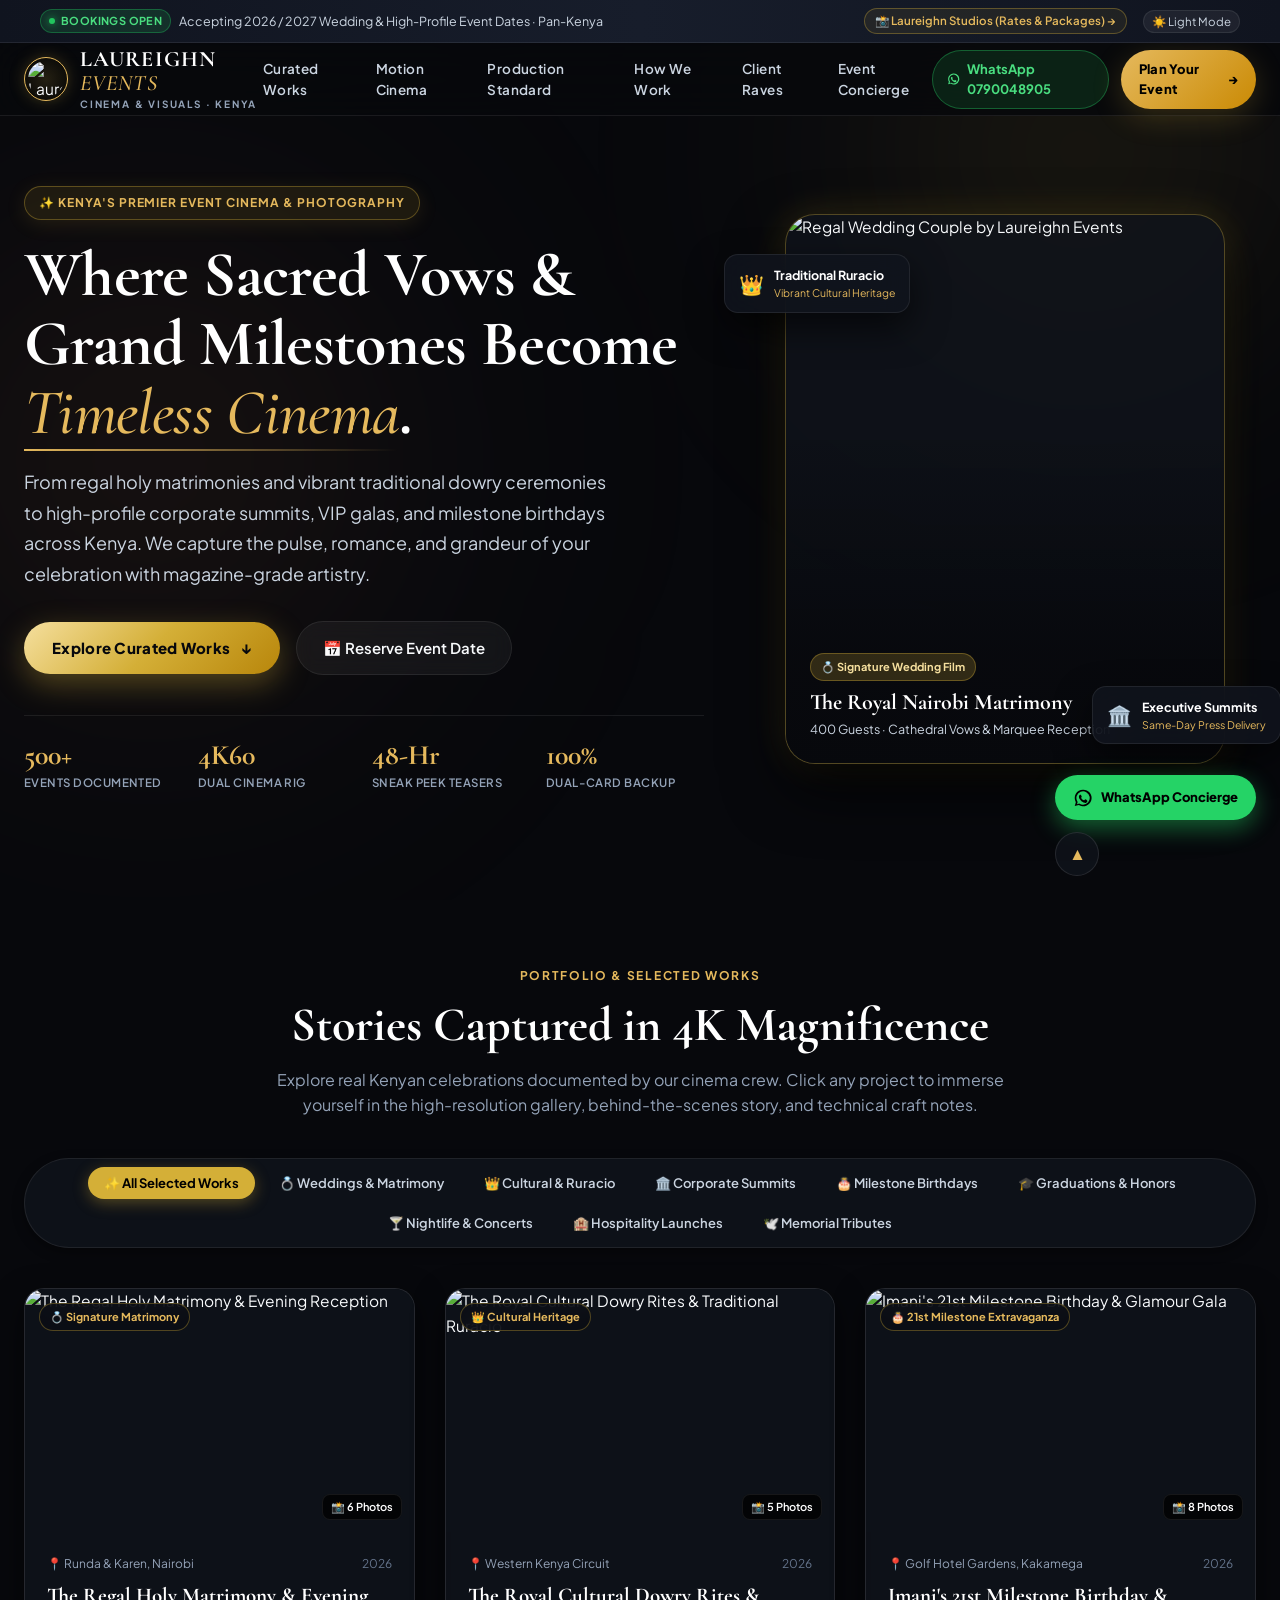
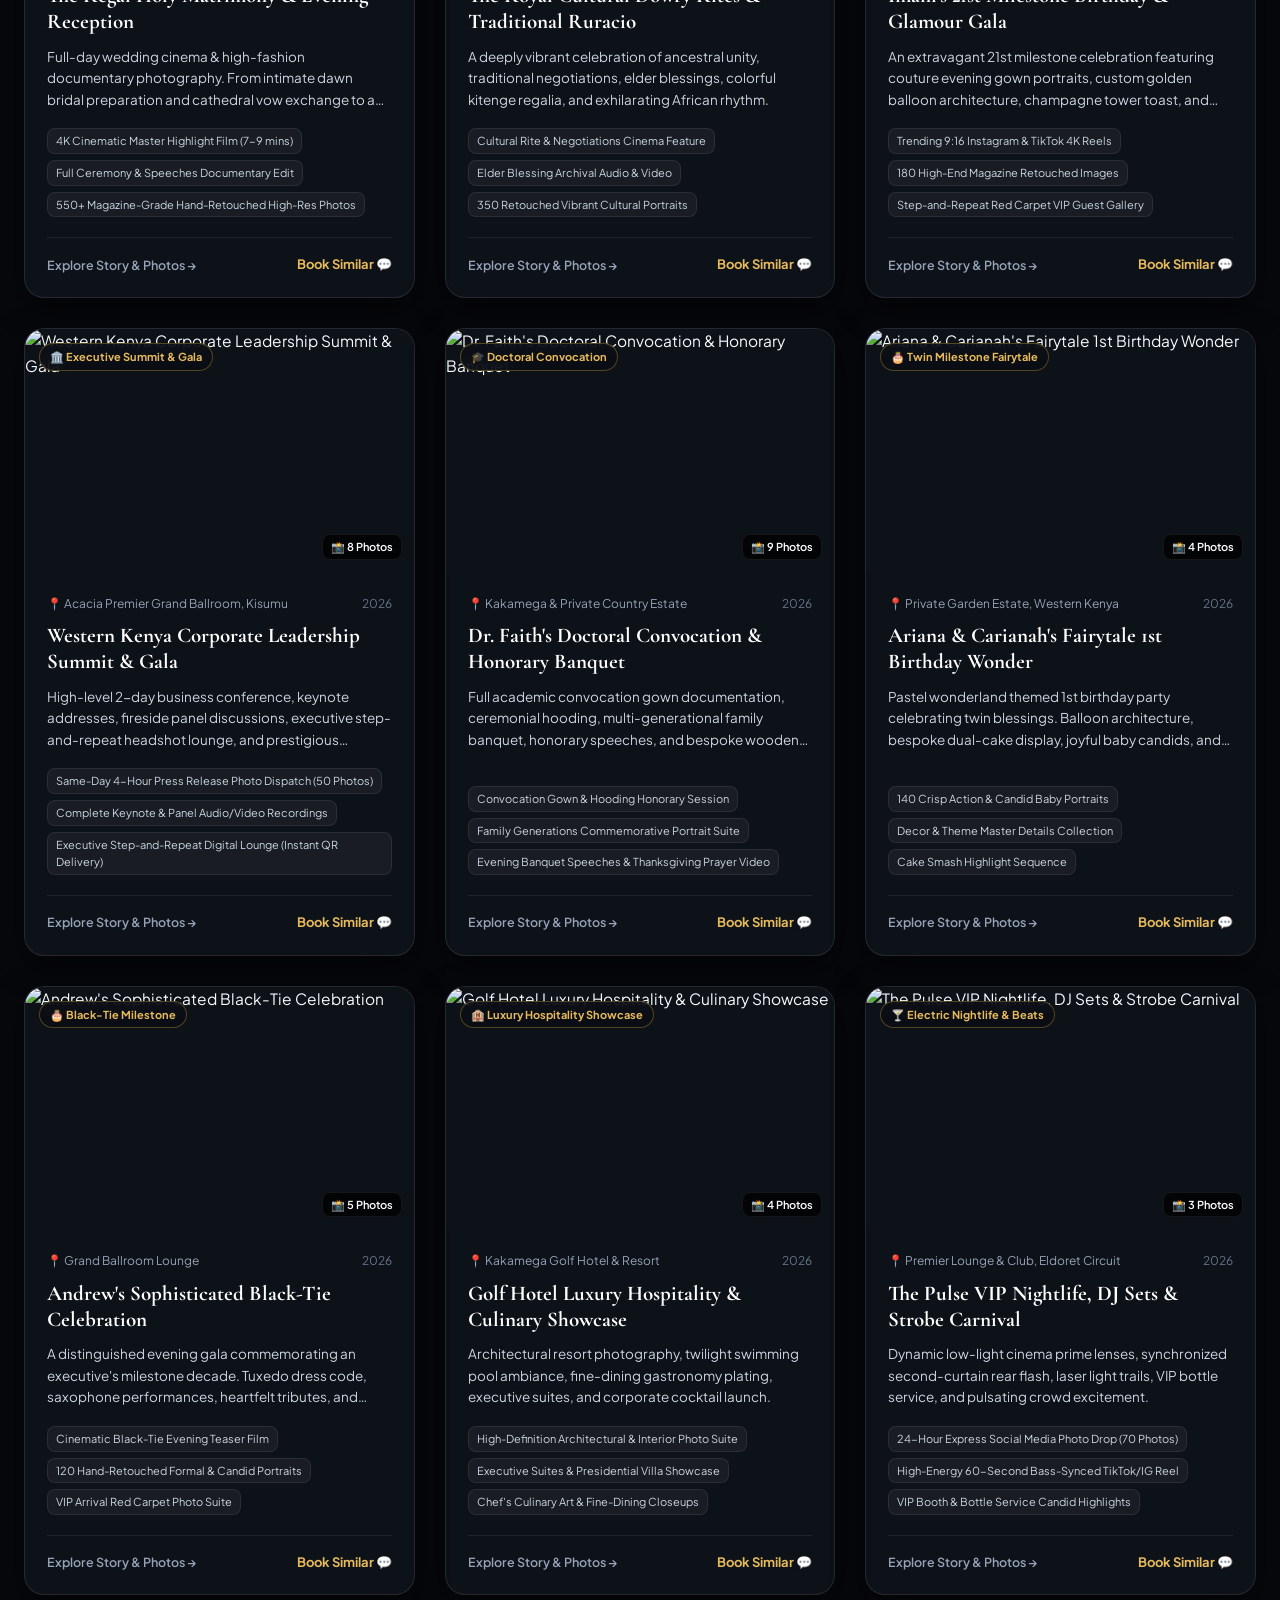
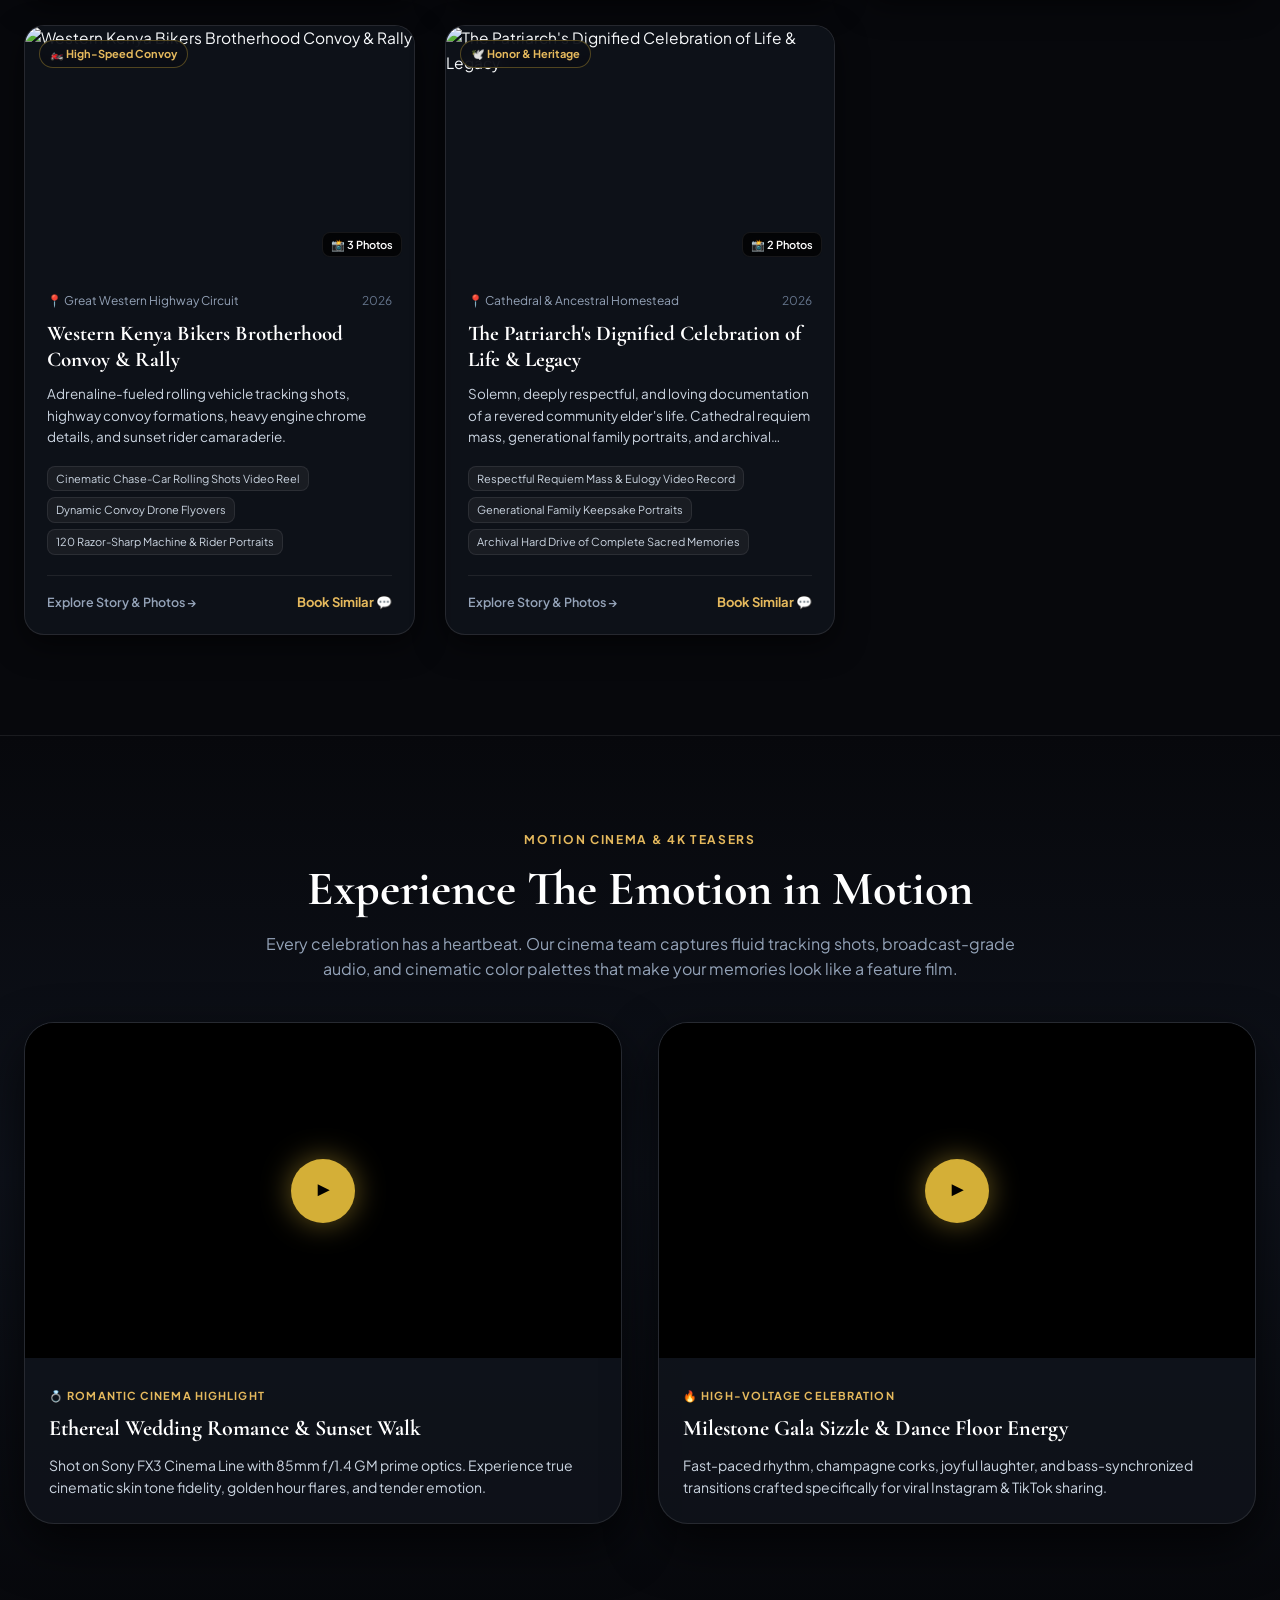
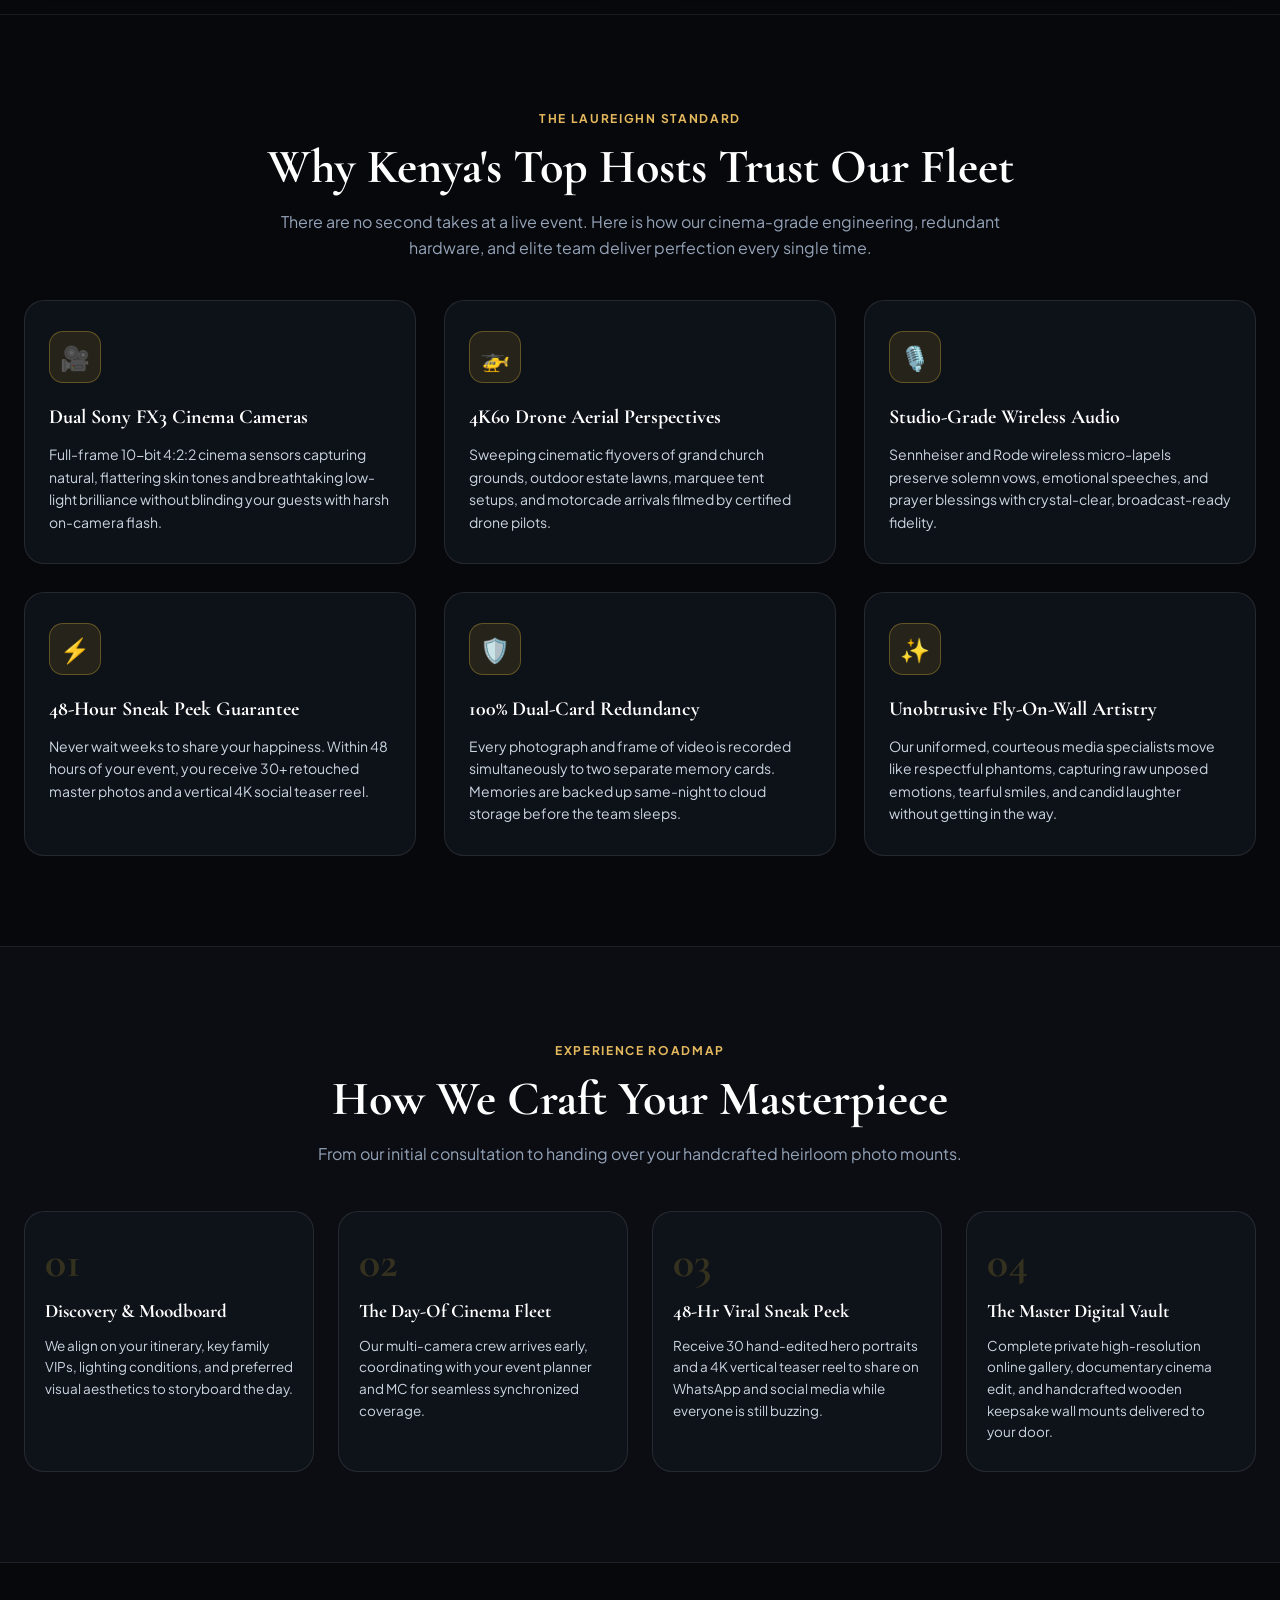
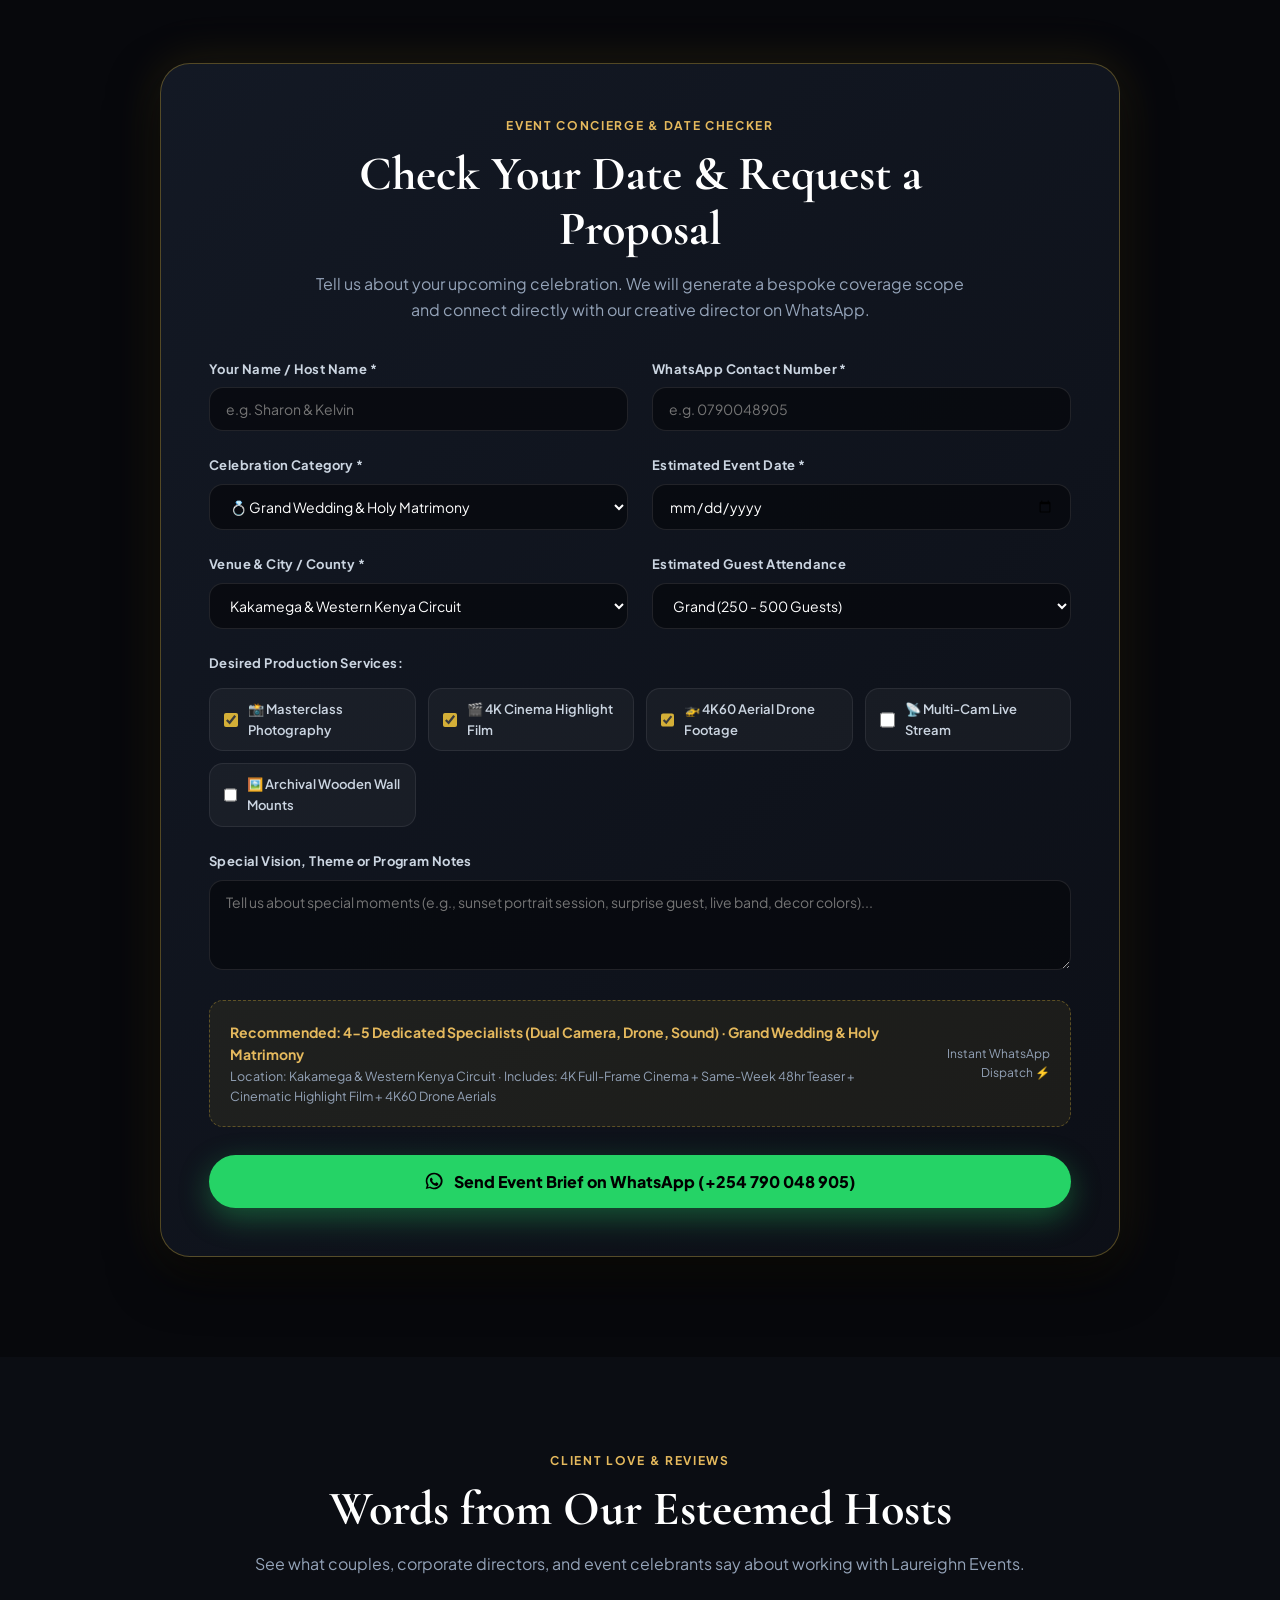
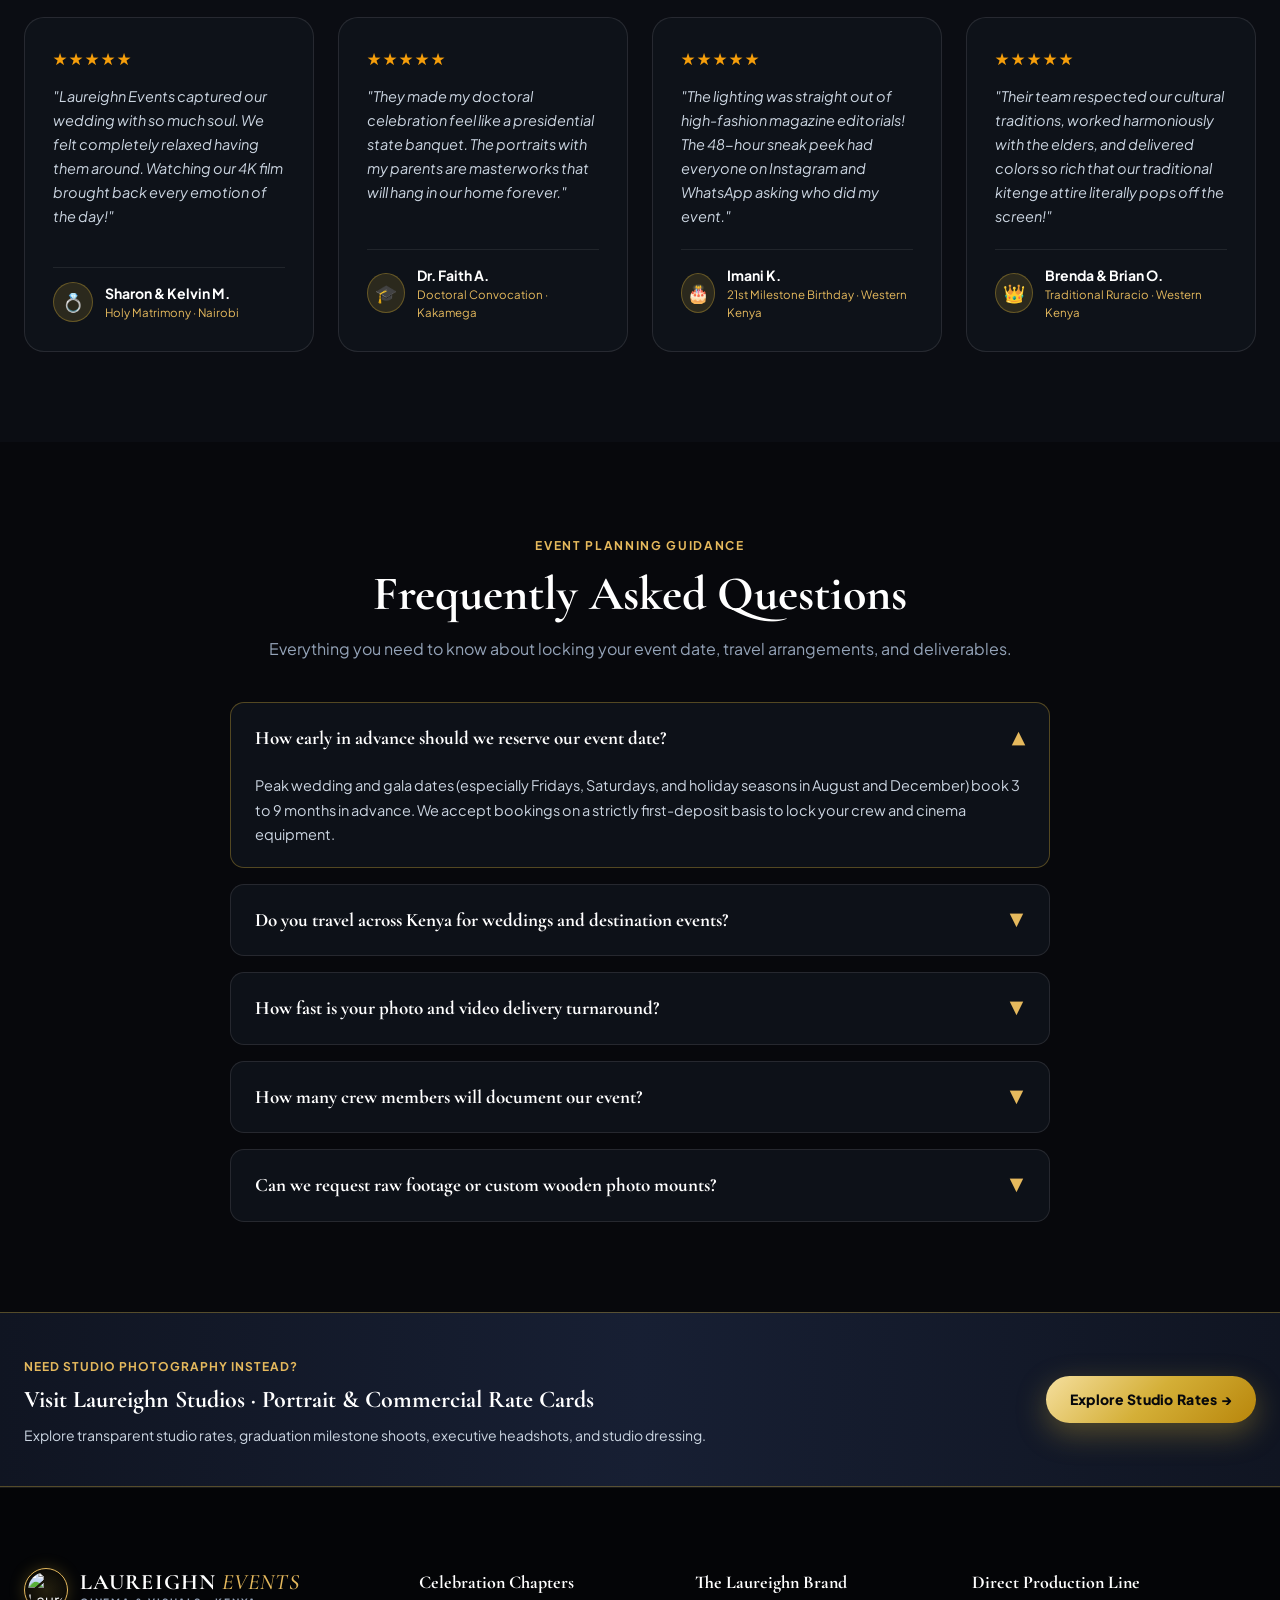
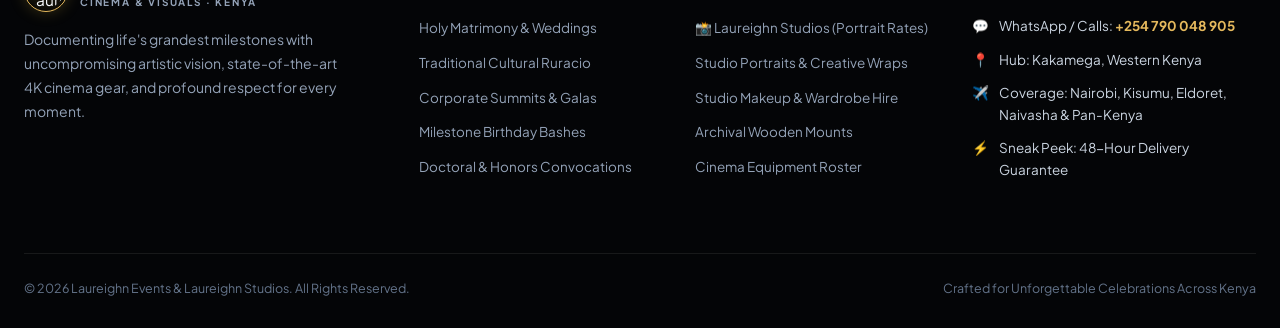
==== events/index.html @ 244a4d4f "feat(events): launch new flagship Laureighn Events showcase website - Create dedicated Laureighn Eve" ====
<!DOCTYPE html>
<html lang="en" data-theme="dark">
<head>
  <meta charset="UTF-8">
  <meta name="viewport" content="width=device-width, initial-scale=1.0">
  <title>Laureighn Events · Luxury Event Cinema &amp; Photography | Curated Works Kenya</title>
  <meta name="description" content="Immersive, magazine-grade event cinema and photography by Laureighn Events. Documenting royal weddings, traditional ruracio, corporate summits, milestone galas, and graduations across Kenya.">

  <!-- Open Graph -->
  <meta property="og:type" content="website">
  <meta property="og:title" content="Laureighn Events · Luxury Event Cinema &amp; Photography">
  <meta property="og:description" content="Explore our curated portfolio of weddings, traditional rites, corporate summits, and milestone galas across Kenya. 4K cinema, drone aerials, and 48-hour sneak peeks.">
  <meta property="og:image" content="../packages/images/work-1.jpg">
  <meta name="theme-color" content="#07080c">

  <!-- Favicon -->
  <link rel="icon" href="../packages/images/logo.png">

  <!-- Google Fonts: Cormorant Garamond & Plus Jakarta Sans -->
  <link rel="preconnect" href="https://fonts.googleapis.com">
  <link rel="preconnect" href="https://fonts.gstatic.com" crossorigin>
  <link href="https://fonts.googleapis.com/css2?family=Cormorant+Garamond:ital,wght@0,400;0,500;0,600;0,700;1,400;1,600&family=Plus+Jakarta+Sans:wght@300;400;500;600;700;800&display=swap" rel="stylesheet">

  <!-- Custom Luxury Editorial CSS -->
  <link rel="stylesheet" href="css/events.css?v=20261003_v1">
</head>
<body>

  <!-- Ambient Cinematic Background Glow Orbs -->
  <div class="ambient-glow" aria-hidden="true">
    <div class="ambient-orb ambient-orb-1"></div>
    <div class="ambient-orb ambient-orb-2"></div>
  </div>

  <!-- TOP VIP NOTIFICATION & CROSS-BRAND SWITCHER STRIP -->
  <aside class="top-notice-strip">
    <div class="container top-notice-inner">
      <div class="top-notice-lead">
        <span class="top-pulse-indicator">
          <span class="pulse-dot"></span>
          <span>BOOKINGS OPEN</span>
        </span>
        <span>Accepting 2026 / 2027 Wedding &amp; High-Profile Event Dates · Pan-Kenya</span>
      </div>
      <div class="top-notice-right">
        <a href="../packages/index.html" class="cross-brand-btn" title="View Laureighn Studios Portrait &amp; Session Packages">
          <span>📸 Laureighn Studios (Rates &amp; Packages) →</span>
        </a>
        <button type="button" class="theme-btn-mini theme-toggle-btn" title="Toggle Light/Dark Theme">
          <span>☀️ Light Mode</span>
        </button>
      </div>
    </div>
  </aside>

  <!-- STICKY SITE HEADER & NAVIGATION -->
  <header class="site-header">
    <div class="container header-container">
      <!-- Brand Lockup -->
      <a href="index.html" class="brand-lockup">
        <img src="../packages/images/logo.png" alt="Laureighn Events Crest" class="brand-crest">
        <div class="brand-text">
          <span class="brand-title">Laureighn <span>Events</span></span>
          <span class="brand-subline">Cinema &amp; Visuals · Kenya</span>
        </div>
      </a>

      <!-- Desktop Nav Menu -->
      <nav class="nav-menu" aria-label="Main Navigation">
        <a href="#showcase" class="nav-link">Curated Works</a>
        <a href="#cinema" class="nav-link">Motion Cinema</a>
        <a href="#standards" class="nav-link">Production Standard</a>
        <a href="#timeline" class="nav-link">How We Work</a>
        <a href="#reviews" class="nav-link">Client Raves</a>
        <a href="#concierge" class="nav-link">Event Concierge</a>
      </nav>

      <!-- Header CTAs -->
      <div class="header-actions">
        <a href="https://wa.me/254790048905?text=Hello%20Laureighn%20Events!%20I'm%20planning%20an%20event%20and%20would%20love%20to%20inquire%20about%20your%20photography%20and%20cinema%20production%20coverage.%20%E2%9C%A8" target="_blank" rel="noopener" class="btn-header-wa" title="Instant WhatsApp Inquiries">
          <svg viewBox="0 0 24 24" width="16" height="16" fill="currentColor"><path d="M12 2a10 10 0 0 0-8.6 15l-1.3 4.7 4.8-1.3A10 10 0 1 0 12 2zm0 18a8 8 0 0 1-4.1-1.1l-.3-.2-2.8.7.8-2.7-.2-.3A8 8 0 1 1 12 20zm4.4-5.6c-.2-.1-1.4-.7-1.6-.8s-.4-.1-.5.1-.6.8-.8 1-.3.2-.5.1a6.6 6.6 0 0 1-3.2-2.8c-.2-.4.2-.4.6-1.2.1-.2 0-.3 0-.5l-.7-1.7c-.2-.5-.4-.4-.5-.4h-.5a1 1 0 0 0-.7.3 3 3 0 0 0-.9 2.2 5.2 5.2 0 0 0 1.1 2.7 11.8 11.8 0 0 0 4.5 4c2.1.8 2.1.5 2.5.5a2.7 2.7 0 0 0 1.8-1.3 2.2 2.2 0 0 0 .2-1.3c-.1-.1-.2-.2-.4-.3z"/></svg>
          <span>WhatsApp 0790048905</span>
        </a>
        <a href="#concierge" class="btn-header-primary">
          <span>Plan Your Event</span>
          <span aria-hidden="true">→</span>
        </a>
        <!-- Mobile Toggle Button -->
        <button type="button" class="mobile-nav-toggle" id="mobileNavToggle" aria-label="Toggle navigation menu">
          <span></span><span></span><span></span>
        </button>
      </div>
    </div>
  </header>

  <!-- MOBILE NAVIGATION DRAWER & BACKDROP -->
  <div class="drawer-backdrop" id="drawerBackdrop"></div>
  <aside class="mobile-nav-drawer" id="mobileNavDrawer" aria-label="Mobile Navigation">
    <div class="drawer-head">
      <div class="brand-lockup">
        <img src="../packages/images/logo.png" alt="Laureighn Events" class="brand-crest" style="width:36px;height:36px;">
        <span class="brand-title" style="font-size:18px;">Laureighn <span>Events</span></span>
      </div>
      <button type="button" class="drawer-close-btn" id="drawerCloseBtn" aria-label="Close menu">&times;</button>
    </div>

    <ul class="drawer-links">
      <li><a href="#showcase" class="drawer-link">✨ Curated Works Showcase</a></li>
      <li><a href="#cinema" class="drawer-link">🎬 Motion Cinema Reels</a></li>
      <li><a href="#standards" class="drawer-link">🎥 The Production Standard</a></li>
      <li><a href="#timeline" class="drawer-link">⏳ Experience Roadmap</a></li>
      <li><a href="#reviews" class="drawer-link">💬 Client Reviews</a></li>
      <li><a href="#concierge" class="drawer-link">📋 Event Concierge / Quote</a></li>
      <li><a href="#faq" class="drawer-link">❓ Planning FAQ</a></li>
      <li><hr style="border:none; border-top:1px solid var(--border-subtle); margin:8px 0;"></li>
      <li><a href="../packages/index.html" class="drawer-link" style="color:var(--gold-vivid);">📸 Laureighn Studios (Rates &amp; Packages)</a></li>
    </ul>

    <div class="drawer-footer-actions">
      <a href="https://wa.me/254790048905" target="_blank" rel="noopener" class="btn-launch-wa-inquiry" style="padding:12px 18px; font-size:14px;">
        <span>💬 Chat on WhatsApp</span>
      </a>
    </div>
  </aside>

  <main>
    <!-- HERO SECTION — EDITORIAL CINEMA GRANDEUR -->
    <section class="hero-section" id="hero">
      <div class="container hero-grid">
        <!-- Hero Text Column -->
        <div class="hero-content">
          <div class="hero-badge-pill">
            <span>✨ Kenya's Premier Event Cinema &amp; Photography</span>
          </div>
          <h1 class="hero-title">
            Where Sacred Vows &amp; Grand Milestones Become <span class="title-accent">Timeless Cinema</span>.
          </h1>
          <p class="hero-lead-text">
            From regal holy matrimonies and vibrant traditional dowry ceremonies to high-profile corporate summits, VIP galas, and milestone birthdays across Kenya. We capture the pulse, romance, and grandeur of your celebration with magazine-grade artistry.
          </p>

          <div class="hero-btn-group">
            <a href="#showcase" class="btn-hero-primary">
              <span>Explore Curated Works</span>
              <span aria-hidden="true">↓</span>
            </a>
            <a href="#concierge" class="btn-hero-secondary">
              <span>📅 Reserve Event Date</span>
            </a>
          </div>

          <!-- Hero Quick Stats Row -->
          <div class="hero-stats-row">
            <div class="hero-stat-item">
              <span class="hero-stat-num">500+</span>
              <span class="hero-stat-label">Events Documented</span>
            </div>
            <div class="hero-stat-item">
              <span class="hero-stat-num">4K60</span>
              <span class="hero-stat-label">Dual Cinema Rig</span>
            </div>
            <div class="hero-stat-item">
              <span class="hero-stat-num">48-Hr</span>
              <span class="hero-stat-label">Sneak Peek Teasers</span>
            </div>
            <div class="hero-stat-item">
              <span class="hero-stat-num">100%</span>
              <span class="hero-stat-label">Dual-Card Backup</span>
            </div>
          </div>
        </div>

        <!-- Hero Visual Collage Column -->
        <div class="hero-visual-hub">
          <div class="hero-card-featured">
            <img src="../packages/images/work-1.jpg" alt="Regal Wedding Couple by Laureighn Events" loading="eager">
            <div class="hero-card-overlay">
              <span class="hero-card-tag">💍 Signature Wedding Film</span>
              <h2 class="hero-card-title">The Royal Nairobi Matrimony</h2>
              <p class="hero-card-sub">400 Guests · Cathedral Vows &amp; Marquee Reception</p>
            </div>
          </div>

          <!-- Floating Satellite Pill Top Left -->
          <div class="hero-satellite-card satellite-top-left">
            <span class="satellite-icon">👑</span>
            <div class="satellite-info">
              <span class="satellite-title">Traditional Ruracio</span>
              <span class="satellite-sub">Vibrant Cultural Heritage</span>
            </div>
          </div>

          <!-- Floating Satellite Pill Bottom Right -->
          <div class="hero-satellite-card satellite-bottom-right">
            <span class="satellite-icon">🏛️</span>
            <div class="satellite-info">
              <span class="satellite-title">Executive Summits</span>
              <span class="satellite-sub">Same-Day Press Delivery</span>
            </div>
          </div>
        </div>
      </div>
    </section>

    <!-- CURATED WORKS SHOWCASE SECTION (THE CORE SHOWCASE HUB) -->
    <section class="showcase-section" id="showcase">
      <div class="container">
        <!-- Section Header -->
        <div class="section-header-editorial">
          <div class="section-eyebrow">Portfolio &amp; Selected Works</div>
          <h2 class="section-title">Stories Captured in 4K Magnificence</h2>
          <p class="section-subtitle">
            Explore real Kenyan celebrations documented by our cinema crew. Click any project to immerse yourself in the high-resolution gallery, behind-the-scenes story, and technical craft notes.
          </p>
        </div>

        <!-- Category Filter Nav Bar -->
        <div class="filter-nav-wrap" role="tablist" aria-label="Event Categories Filter">
          <button type="button" class="filter-btn active" data-category="all">
            <span>✨ All Selected Works</span>
          </button>
          <button type="button" class="filter-btn" data-category="weddings">
            <span>💍 Weddings &amp; Matrimony</span>
          </button>
          <button type="button" class="filter-btn" data-category="traditional">
            <span>👑 Cultural &amp; Ruracio</span>
          </button>
          <button type="button" class="filter-btn" data-category="corporate">
            <span>🏛️ Corporate Summits</span>
          </button>
          <button type="button" class="filter-btn" data-category="birthdays">
            <span>🎂 Milestone Birthdays</span>
          </button>
          <button type="button" class="filter-btn" data-category="graduations">
            <span>🎓 Graduations &amp; Honors</span>
          </button>
          <button type="button" class="filter-btn" data-category="nightlife">
            <span>🍸 Nightlife &amp; Concerts</span>
          </button>
          <button type="button" class="filter-btn" data-category="hospitality">
            <span>🏨 Hospitality Launches</span>
          </button>
          <button type="button" class="filter-btn" data-category="memorials">
            <span>🕊️ Memorial Tributes</span>
          </button>
        </div>

        <!-- Showcase Dynamic Grid -->
        <div class="showcase-grid" id="showcaseGrid">
          <!-- Populated dynamically via events.js and events-data.js -->
        </div>
      </div>
    </section>

    <!-- CINEMA REELS & MOTION SHOWCASE SECTION -->
    <section class="reels-section" id="cinema">
      <div class="container">
        <div class="section-header-editorial">
          <div class="section-eyebrow">Motion Cinema &amp; 4K Teasers</div>
          <h2 class="section-title">Experience The Emotion in Motion</h2>
          <p class="section-subtitle">
            Every celebration has a heartbeat. Our cinema team captures fluid tracking shots, broadcast-grade audio, and cinematic color palettes that make your memories look like a feature film.
          </p>
        </div>

        <div class="reels-theater-grid">
          <!-- Video Reel 1: Wedding Motion -->
          <div class="reel-theater-card">
            <div class="reel-video-wrapper">
              <video src="../packages/samples/reels/camila.mp4" poster="../packages/images/work-1.jpg" preload="metadata" loop playsinline muted></video>
              <div class="reel-play-overlay">
                <div class="reel-play-btn" title="Play Video Reel">▶</div>
              </div>
              <div class="reel-controls-strip">
                <button type="button" class="reel-control-btn btn-reel-mute">🔇 Unmute</button>
                <button type="button" class="reel-control-btn btn-reel-fs">⛶ Fullscreen</button>
              </div>
            </div>
            <div class="reel-body">
              <span class="reel-badge">💍 Romantic Cinema Highlight</span>
              <h3 class="reel-title">Ethereal Wedding Romance &amp; Sunset Walk</h3>
              <p class="reel-desc">
                Shot on Sony FX3 Cinema Line with 85mm f/1.4 GM prime optics. Experience true cinematic skin tone fidelity, golden hour flares, and tender emotion.
              </p>
            </div>
          </div>

          <!-- Video Reel 2: High Energy Event Sizzle -->
          <div class="reel-theater-card">
            <div class="reel-video-wrapper">
              <video src="../packages/samples/reels/C1261_1.mp4" poster="../packages/samples/events/birthday-events/IMANI'S BIRTHDAY/_DSC8315.JPG" preload="metadata" loop playsinline muted></video>
              <div class="reel-play-overlay">
                <div class="reel-play-btn" title="Play Video Reel">▶</div>
              </div>
              <div class="reel-controls-strip">
                <button type="button" class="reel-control-btn btn-reel-mute">🔇 Unmute</button>
                <button type="button" class="reel-control-btn btn-reel-fs">⛶ Fullscreen</button>
              </div>
            </div>
            <div class="reel-body">
              <span class="reel-badge">🔥 High-Voltage Celebration</span>
              <h3 class="reel-title">Milestone Gala Sizzle &amp; Dance Floor Energy</h3>
              <p class="reel-desc">
                Fast-paced rhythm, champagne corks, joyful laughter, and bass-synchronized transitions crafted specifically for viral Instagram &amp; TikTok sharing.
              </p>
            </div>
          </div>
        </div>
      </div>
    </section>

    <!-- PRODUCTION STANDARD & GEAR MASTERY -->
    <section class="standard-section" id="standards">
      <div class="container">
        <div class="section-header-editorial">
          <div class="section-eyebrow">The Laureighn Standard</div>
          <h2 class="section-title">Why Kenya's Top Hosts Trust Our Fleet</h2>
          <p class="section-subtitle">
            There are no second takes at a live event. Here is how our cinema-grade engineering, redundant hardware, and elite team deliver perfection every single time.
          </p>
        </div>

        <div class="standard-grid">
          <div class="standard-card">
            <div class="standard-icon-wrap">🎥</div>
            <h3 class="standard-card-title">Dual Sony FX3 Cinema Cameras</h3>
            <p class="standard-card-desc">
              Full-frame 10-bit 4:2:2 cinema sensors capturing natural, flattering skin tones and breathtaking low-light brilliance without blinding your guests with harsh on-camera flash.
            </p>
          </div>

          <div class="standard-card">
            <div class="standard-icon-wrap">🚁</div>
            <h3 class="standard-card-title">4K60 Drone Aerial Perspectives</h3>
            <p class="standard-card-desc">
              Sweeping cinematic flyovers of grand church grounds, outdoor estate lawns, marquee tent setups, and motorcade arrivals filmed by certified drone pilots.
            </p>
          </div>

          <div class="standard-card">
            <div class="standard-icon-wrap">🎙️</div>
            <h3 class="standard-card-title">Studio-Grade Wireless Audio</h3>
            <p class="standard-card-desc">
              Sennheiser and Rode wireless micro-lapels preserve solemn vows, emotional speeches, and prayer blessings with crystal-clear, broadcast-ready fidelity.
            </p>
          </div>

          <div class="standard-card">
            <div class="standard-icon-wrap">⚡</div>
            <h3 class="standard-card-title">48-Hour Sneak Peek Guarantee</h3>
            <p class="standard-card-desc">
              Never wait weeks to share your happiness. Within 48 hours of your event, you receive 30+ retouched master photos and a vertical 4K social teaser reel.
            </p>
          </div>

          <div class="standard-card">
            <div class="standard-icon-wrap">🛡️</div>
            <h3 class="standard-card-title">100% Dual-Card Redundancy</h3>
            <p class="standard-card-desc">
              Every photograph and frame of video is recorded simultaneously to two separate memory cards. Memories are backed up same-night to cloud storage before the team sleeps.
            </p>
          </div>

          <div class="standard-card">
            <div class="standard-icon-wrap">✨</div>
            <h3 class="standard-card-title">Unobtrusive Fly-On-Wall Artistry</h3>
            <p class="standard-card-desc">
              Our uniformed, courteous media specialists move like respectful phantoms, capturing raw unposed emotions, tearful smiles, and candid laughter without getting in the way.
            </p>
          </div>
        </div>
      </div>
    </section>

    <!-- STEP-BY-STEP EVENT WORKFLOW (EXPERIENCE TIMELINE) -->
    <section class="workflow-section" id="timeline">
      <div class="container">
        <div class="section-header-editorial">
          <div class="section-eyebrow">Experience Roadmap</div>
          <h2 class="section-title">How We Craft Your Masterpiece</h2>
          <p class="section-subtitle">
            From our initial consultation to handing over your handcrafted heirloom photo mounts.
          </p>
        </div>

        <div class="workflow-timeline">
          <div class="workflow-step-card">
            <div class="step-num-watermark">01</div>
            <h3 class="step-title">Discovery &amp; Moodboard</h3>
            <p class="step-desc">
              We align on your itinerary, key family VIPs, lighting conditions, and preferred visual aesthetics to storyboard the day.
            </p>
          </div>

          <div class="workflow-step-card">
            <div class="step-num-watermark">02</div>
            <h3 class="step-title">The Day-Of Cinema Fleet</h3>
            <p class="step-desc">
              Our multi-camera crew arrives early, coordinating with your event planner and MC for seamless synchronized coverage.
            </p>
          </div>

          <div class="workflow-step-card">
            <div class="step-num-watermark">03</div>
            <h3 class="step-title">48-Hr Viral Sneak Peek</h3>
            <p class="step-desc">
              Receive 30 hand-edited hero portraits and a 4K vertical teaser reel to share on WhatsApp and social media while everyone is still buzzing.
            </p>
          </div>

          <div class="workflow-step-card">
            <div class="step-num-watermark">04</div>
            <h3 class="step-title">The Master Digital Vault</h3>
            <p class="step-desc">
              Complete private high-resolution online gallery, documentary cinema edit, and handcrafted wooden keepsake wall mounts delivered to your door.
            </p>
          </div>
        </div>
      </div>
    </section>

    <!-- INTERACTIVE EVENT CONCIERGE & INQUIRY BUILDER -->
    <section class="concierge-section" id="concierge">
      <div class="container">
        <div class="concierge-box">
          <div class="concierge-head">
            <div class="section-eyebrow">Event Concierge &amp; Date Checker</div>
            <h2 class="section-title">Check Your Date &amp; Request a Proposal</h2>
            <p class="section-subtitle">
              Tell us about your upcoming celebration. We will generate a bespoke coverage scope and connect directly with our creative director on WhatsApp.
            </p>
          </div>

          <form id="conciergeForm" onsubmit="return false;">
            <div class="concierge-form-grid">
              <div class="form-group">
                <label class="form-label" for="conciergeName">Your Name / Host Name *</label>
                <input type="text" id="conciergeName" class="form-input" placeholder="e.g. Sharon &amp; Kelvin" required>
              </div>

              <div class="form-group">
                <label class="form-label" for="conciergePhone">WhatsApp Contact Number *</label>
                <input type="tel" id="conciergePhone" class="form-input" placeholder="e.g. 0790048905" required>
              </div>

              <div class="form-group">
                <label class="form-label" for="conciergeEventType">Celebration Category *</label>
                <select id="conciergeEventType" class="form-select">
                  <option value="Grand Wedding &amp; Holy Matrimony">💍 Grand Wedding &amp; Holy Matrimony</option>
                  <option value="Traditional Ruracio &amp; Dowry Rites">👑 Traditional Ruracio &amp; Dowry Rites</option>
                  <option value="Corporate Leadership Summit &amp; Gala">🏛️ Corporate Leadership Summit &amp; Gala</option>
                  <option value="Milestone Birthday &amp; Glamour Bash">🎂 Milestone Birthday &amp; Glamour Bash</option>
                  <option value="Academic Convocation &amp; Graduation">🎓 Academic Convocation &amp; Graduation</option>
                  <option value="VIP Nightlife / Club Concert Event">🍸 VIP Nightlife / Club Concert Event</option>
                  <option value="Hospitality &amp; Resort Grand Launch">🏨 Hospitality &amp; Resort Grand Launch</option>
                  <option value="Solemn Celebration of Life &amp; Memorial">🕊️ Solemn Celebration of Life &amp; Memorial</option>
                  <option value="Other Custom High-End Celebration">✨ Other Custom High-End Celebration</option>
                </select>
              </div>

              <div class="form-group">
                <label class="form-label" for="conciergeDate">Estimated Event Date *</label>
                <input type="date" id="conciergeDate" class="form-input" required>
              </div>

              <div class="form-group">
                <label class="form-label" for="conciergeLocation">Venue &amp; City / County *</label>
                <select id="conciergeLocation" class="form-select">
                  <option value="Kakamega &amp; Western Kenya Circuit">Kakamega &amp; Western Kenya Circuit</option>
                  <option value="Nairobi County &amp; Environs">Nairobi County &amp; Environs</option>
                  <option value="Kisumu &amp; Lake Basin">Kisumu &amp; Lake Basin</option>
                  <option value="Eldoret &amp; North Rift">Eldoret &amp; North Rift</option>
                  <option value="Naivasha &amp; Nakuru Rift Valley">Naivasha &amp; Nakuru Rift Valley</option>
                  <option value="Mombasa &amp; Coastal Destination">Mombasa &amp; Coastal Destination</option>
                  <option value="Other Destination in Kenya">Other Destination in Kenya</option>
                </select>
              </div>

              <div class="form-group">
                <label class="form-label" for="conciergeGuests">Estimated Guest Attendance</label>
                <select id="conciergeGuests" class="form-select">
                  <option value="Intimate (Under 100 Guests)">Intimate (Under 100 Guests)</option>
                  <option value="Medium (100 - 250 Guests)">Medium (100 - 250 Guests)</option>
                  <option value="Grand (250 - 500 Guests)" selected>Grand (250 - 500 Guests)</option>
                  <option value="Mega Celebration (500+ Guests)">Mega Celebration (500+ Guests)</option>
                </select>
              </div>

              <!-- Scope Checkboxes -->
              <div class="form-group full-width">
                <label class="form-label">Desired Production Services:</label>
                <div class="scope-checkbox-grid">
                  <label class="checkbox-pill-label">
                    <input type="checkbox" id="chkPhotography" checked>
                    <span>📸 Masterclass Photography</span>
                  </label>
                  <label class="checkbox-pill-label">
                    <input type="checkbox" id="chkCinemaReels" checked>
                    <span>🎬 4K Cinema Highlight Film</span>
                  </label>
                  <label class="checkbox-pill-label">
                    <input type="checkbox" id="chkDroneFleet" checked>
                    <span>🚁 4K60 Aerial Drone Footage</span>
                  </label>
                  <label class="checkbox-pill-label">
                    <input type="checkbox" id="chkLiveStream">
                    <span>📡 Multi-Cam Live Stream</span>
                  </label>
                  <label class="checkbox-pill-label">
                    <input type="checkbox" id="chkPhotoMounts">
                    <span>🖼️ Archival Wooden Wall Mounts</span>
                  </label>
                </div>
              </div>

              <div class="form-group full-width">
                <label class="form-label" for="conciergeNotes">Special Vision, Theme or Program Notes</label>
                <textarea id="conciergeNotes" class="form-textarea" placeholder="Tell us about special moments (e.g., sunset portrait session, surprise guest, live band, decor colors)..."></textarea>
              </div>
            </div>

            <!-- Concierge Live Summary Box -->
            <div class="concierge-summary-box">
              <div class="summary-details">
                <span class="summary-title" id="conciergeSummaryTitle">Recommended: 3-4 Crew Members · Grand Wedding</span>
                <span class="summary-sub" id="conciergeSummarySub">Includes: 4K Full-Frame Cinema + Drone Fleet + 48-Hour Sneak Peek</span>
              </div>
              <div style="font-size:12px; color:var(--text-muted); text-align:right;">
                Instant WhatsApp Dispatch ⚡
              </div>
            </div>

            <button type="submit" class="btn-launch-wa-inquiry" id="btnLaunchWaInquiry">
              <svg viewBox="0 0 24 24" width="20" height="20" fill="currentColor"><path d="M12 2a10 10 0 0 0-8.6 15l-1.3 4.7 4.8-1.3A10 10 0 1 0 12 2zm0 18a8 8 0 0 1-4.1-1.1l-.3-.2-2.8.7.8-2.7-.2-.3A8 8 0 1 1 12 20zm4.4-5.6c-.2-.1-1.4-.7-1.6-.8s-.4-.1-.5.1-.6.8-.8 1-.3.2-.5.1a6.6 6.6 0 0 1-3.2-2.8c-.2-.4.2-.4.6-1.2.1-.2 0-.3 0-.5l-.7-1.7c-.2-.5-.4-.4-.5-.4h-.5a1 1 0 0 0-.7.3 3 3 0 0 0-.9 2.2 5.2 5.2 0 0 0 1.1 2.7 11.8 11.8 0 0 0 4.5 4c2.1.8 2.1.5 2.5.5a2.7 2.7 0 0 0 1.8-1.3 2.2 2.2 0 0 0 .2-1.3c-.1-.1-.2-.2-.4-.3z"/></svg>
              <span>Send Event Brief on WhatsApp (+254 790 048 905)</span>
            </button>
          </form>
        </div>
      </div>
    </section>

    <!-- CLIENT REVIEWS / TESTIMONIALS SECTION -->
    <section class="reviews-section" id="reviews">
      <div class="container">
        <div class="section-header-editorial">
          <div class="section-eyebrow">Client Love &amp; Reviews</div>
          <h2 class="section-title">Words from Our Esteemed Hosts</h2>
          <p class="section-subtitle">
            See what couples, corporate directors, and event celebrants say about working with Laureighn Events.
          </p>
        </div>

        <div class="reviews-grid">
          <div class="review-card">
            <div>
              <div class="review-stars">★★★★★</div>
              <p class="review-quote">
                "Laureighn Events captured our wedding with so much soul. We felt completely relaxed having them around. Watching our 4K film brought back every emotion of the day!"
              </p>
            </div>
            <div class="review-author-wrap">
              <div class="review-avatar">💍</div>
              <div class="review-author-info">
                <span class="review-name">Sharon &amp; Kelvin M.</span>
                <span class="review-event">Holy Matrimony · Nairobi</span>
              </div>
            </div>
          </div>

          <div class="review-card">
            <div>
              <div class="review-stars">★★★★★</div>
              <p class="review-quote">
                "They made my doctoral celebration feel like a presidential state banquet. The portraits with my parents are masterworks that will hang in our home forever."
              </p>
            </div>
            <div class="review-author-wrap">
              <div class="review-avatar">🎓</div>
              <div class="review-author-info">
                <span class="review-name">Dr. Faith A.</span>
                <span class="review-event">Doctoral Convocation · Kakamega</span>
              </div>
            </div>
          </div>

          <div class="review-card">
            <div>
              <div class="review-stars">★★★★★</div>
              <p class="review-quote">
                "The lighting was straight out of high-fashion magazine editorials! The 48-hour sneak peek had everyone on Instagram and WhatsApp asking who did my event."
              </p>
            </div>
            <div class="review-author-wrap">
              <div class="review-avatar">🎂</div>
              <div class="review-author-info">
                <span class="review-name">Imani K.</span>
                <span class="review-event">21st Milestone Birthday · Western Kenya</span>
              </div>
            </div>
          </div>

          <div class="review-card">
            <div>
              <div class="review-stars">★★★★★</div>
              <p class="review-quote">
                "Their team respected our cultural traditions, worked harmoniously with the elders, and delivered colors so rich that our traditional kitenge attire literally pops off the screen!"
              </p>
            </div>
            <div class="review-author-wrap">
              <div class="review-avatar">👑</div>
              <div class="review-author-info">
                <span class="review-name">Brenda &amp; Brian O.</span>
                <span class="review-event">Traditional Ruracio · Western Kenya</span>
              </div>
            </div>
          </div>
        </div>
      </div>
    </section>

    <!-- FAQ ACCORDION SECTION -->
    <section class="faq-section" id="faq">
      <div class="container">
        <div class="section-header-editorial">
          <div class="section-eyebrow">Event Planning Guidance</div>
          <h2 class="section-title">Frequently Asked Questions</h2>
          <p class="section-subtitle">
            Everything you need to know about locking your event date, travel arrangements, and deliverables.
          </p>
        </div>

        <div class="faq-accordion-list">
          <div class="faq-item active">
            <div class="faq-header">
              <h3 class="faq-question">How early in advance should we reserve our event date?</h3>
              <span class="faq-chevron">▼</span>
            </div>
            <div class="faq-body">
              <p class="faq-answer">
                Peak wedding and gala dates (especially Fridays, Saturdays, and holiday seasons in August and December) book 3 to 9 months in advance. We accept bookings on a strictly first-deposit basis to lock your crew and cinema equipment.
              </p>
            </div>
          </div>

          <div class="faq-item">
            <div class="faq-header">
              <h3 class="faq-question">Do you travel across Kenya for weddings and destination events?</h3>
              <span class="faq-chevron">▼</span>
            </div>
            <div class="faq-body">
              <p class="faq-answer">
                Yes! While our primary production hub is in Western Kenya (Kakamega, Kisumu, Eldoret), we regularly travel to Nairobi, Naivasha, Nakuru, the Kenyan Coast, and regional safari locations. Out-of-station travel and crew accommodation are transparently budgeted into your bespoke proposal.
              </p>
            </div>
          </div>

          <div class="faq-item">
            <div class="faq-header">
              <h3 class="faq-question">How fast is your photo and video delivery turnaround?</h3>
              <span class="faq-chevron">▼</span>
            </div>
            <div class="faq-body">
              <p class="faq-answer">
                Every event package includes our Signature 48-Hour Sneak Peek (25-40 master retouched photos + a vertical 4K social teaser reel) delivered while the excitement is still fresh! Your complete high-resolution online gallery and documentary cinema edit are finalized within 7 to 14 days.
              </p>
            </div>
          </div>

          <div class="faq-item">
            <div class="faq-header">
              <h3 class="faq-question">How many crew members will document our event?</h3>
              <span class="faq-chevron">▼</span>
            </div>
            <div class="faq-body">
              <p class="faq-answer">
                Crew size is tailored to your guest count and production scope. Intimate celebrations (under 100 guests) typically require 2 operators (1 photographer, 1 cinematographer). Grand weddings and corporate summits (250-600+ guests) feature 3 to 5 specialists, including dedicated lead portraitist, roaming candid shooter, cinema gimbal operator, and drone pilot.
              </p>
            </div>
          </div>

          <div class="faq-item">
            <div class="faq-header">
              <h3 class="faq-question">Can we request raw footage or custom wooden photo mounts?</h3>
              <span class="faq-chevron">▼</span>
            </div>
            <div class="faq-body">
              <p class="faq-answer">
                Absolutely. We offer complete raw footage delivery on a dedicated high-speed SSD, as well as museum-grade handcrafted wooden wall mounts in A4, A3, and A2 formats, hand-made to last decades.
              </p>
            </div>
          </div>
        </div>
      </div>
    </section>

    <!-- CROSS-BRAND INVITATION STRIP -->
    <section style="background: linear-gradient(90deg, #101522 0%, #171f33 50%, #101522 100%); border-top:1px solid var(--border-gold); border-bottom:1px solid var(--border-gold); padding:40px 0;">
      <div class="container" style="display:flex; align-items:center; justify-content:space-between; flex-wrap:wrap; gap:20px;">
        <div>
          <span style="font-size:12px; font-weight:700; color:var(--gold-vivid); text-transform:uppercase; letter-spacing:1px;">Need Studio Photography Instead?</span>
          <h3 style="font-family:var(--font-serif); font-size:24px; color:#fff; margin-top:4px;">Visit Laureighn Studios · Portrait &amp; Commercial Rate Cards</h3>
          <p style="font-size:14px; color:var(--text-secondary); margin-top:4px;">Explore transparent studio rates, graduation milestone shoots, executive headshots, and studio dressing.</p>
        </div>
        <a href="../packages/index.html" class="btn-hero-primary" style="padding:12px 24px; font-size:14px;">
          <span>Explore Studio Rates →</span>
        </a>
      </div>
    </section>
  </main>

  <!-- FULL-SCREEN INTERACTIVE CINEMA LIGHTBOX MODAL -->
  <div class="lightbox-modal" id="lightboxModal" role="dialog" aria-modal="true" aria-label="Project Photo Gallery">
    <div class="lightbox-header">
      <div class="lightbox-title-wrap">
        <h3 class="lightbox-event-name" id="lightboxEventTitle">Event Title</h3>
        <span class="lightbox-counter" id="lightboxCounter">1 of 8</span>
      </div>
      <div class="lightbox-actions">
        <a href="#" target="_blank" rel="noopener" class="btn-lightbox-inquire" id="btnLightboxInquire">
          <span>Book Similar Event 💬</span>
        </a>
        <button type="button" class="btn-lightbox-close" id="lightboxCloseBtn" aria-label="Close Lightbox">&times;</button>
      </div>
    </div>

    <div class="lightbox-stage">
      <button type="button" class="lightbox-nav-btn lightbox-prev" id="lightboxPrevBtn" aria-label="Previous photo">‹</button>
      <div class="lightbox-img-container">
        <img src="" alt="" class="lightbox-img" id="lightboxStageImg">
      </div>
      <button type="button" class="lightbox-nav-btn lightbox-next" id="lightboxNextBtn" aria-label="Next photo">›</button>
    </div>

    <div class="lightbox-caption-bar" id="lightboxCaption">
      Photo Caption
    </div>

    <!-- Thumbnail Strip -->
    <div class="lightbox-thumbs-strip" id="lightboxThumbsRail">
      <!-- Generated via events.js -->
    </div>
  </div>

  <!-- FLOATING ACTIONS (WHATSAPP & TOP BUTTON) -->
  <div class="floating-actions-hub">
    <a href="https://wa.me/254790048905?text=Hello%20Laureighn%20Events!%20I%20am%20exploring%20your%20events%20website%20and%20would%20love%20to%20discuss%20an%20upcoming%20celebration." target="_blank" rel="noopener" class="btn-float-wa" title="Chat Directly with Creative Director">
      <svg viewBox="0 0 24 24" width="20" height="20" fill="currentColor"><path d="M12 2a10 10 0 0 0-8.6 15l-1.3 4.7 4.8-1.3A10 10 0 1 0 12 2zm0 18a8 8 0 0 1-4.1-1.1l-.3-.2-2.8.7.8-2.7-.2-.3A8 8 0 1 1 12 20zm4.4-5.6c-.2-.1-1.4-.7-1.6-.8s-.4-.1-.5.1-.6.8-.8 1-.3.2-.5.1a6.6 6.6 0 0 1-3.2-2.8c-.2-.4.2-.4.6-1.2.1-.2 0-.3 0-.5l-.7-1.7c-.2-.5-.4-.4-.5-.4h-.5a1 1 0 0 0-.7.3 3 3 0 0 0-.9 2.2 5.2 5.2 0 0 0 1.1 2.7 11.8 11.8 0 0 0 4.5 4c2.1.8 2.1.5 2.5.5a2.7 2.7 0 0 0 1.8-1.3 2.2 2.2 0 0 0 .2-1.3c-.1-.1-.2-.2-.4-.3z"/></svg>
      <span>WhatsApp Concierge</span>
    </a>
    <button type="button" class="btn-float-top" id="btnFloatTop" aria-label="Scroll to top" title="Scroll to top">
      ▲
    </button>
  </div>

  <!-- EDITORIAL FOOTER -->
  <footer class="site-footer">
    <div class="container">
      <div class="footer-top-grid">
        <div class="footer-brand-wrap">
          <div class="brand-lockup">
            <img src="../packages/images/logo.png" alt="Laureighn Events Crest" class="brand-crest">
            <div class="brand-text">
              <span class="brand-title">Laureighn <span>Events</span></span>
              <span class="brand-subline">Cinema &amp; Visuals · Kenya</span>
            </div>
          </div>
          <p class="footer-lead">
            Documenting life's grandest milestones with uncompromising artistic vision, state-of-the-art 4K cinema gear, and profound respect for every moment.
          </p>
        </div>

        <div>
          <h4 class="footer-col-title">Celebration Chapters</h4>
          <ul class="footer-links">
            <li><a href="#showcase" onclick="window.filterShowcase('weddings')" class="footer-link">Holy Matrimony &amp; Weddings</a></li>
            <li><a href="#showcase" onclick="window.filterShowcase('traditional')" class="footer-link">Traditional Cultural Ruracio</a></li>
            <li><a href="#showcase" onclick="window.filterShowcase('corporate')" class="footer-link">Corporate Summits &amp; Galas</a></li>
            <li><a href="#showcase" onclick="window.filterShowcase('birthdays')" class="footer-link">Milestone Birthday Bashes</a></li>
            <li><a href="#showcase" onclick="window.filterShowcase('graduations')" class="footer-link">Doctoral &amp; Honors Convocations</a></li>
          </ul>
        </div>

        <div>
          <h4 class="footer-col-title">The Laureighn Brand</h4>
          <ul class="footer-links">
            <li><a href="../packages/index.html" class="footer-link">📸 Laureighn Studios (Portrait Rates)</a></li>
            <li><a href="../packages/index.html#studio" class="footer-link">Studio Portraits &amp; Creative Wraps</a></li>
            <li><a href="../packages/index.html#comparison" class="footer-link">Studio Makeup &amp; Wardrobe Hire</a></li>
            <li><a href="../packages/index.html#comparison" class="footer-link">Archival Wooden Mounts</a></li>
            <li><a href="#standards" class="footer-link">Cinema Equipment Roster</a></li>
          </ul>
        </div>

        <div>
          <h4 class="footer-col-title">Direct Production Line</h4>
          <div class="footer-contact-item">
            <span>💬</span>
            <span>WhatsApp / Calls: <a href="https://wa.me/254790048905" target="_blank" rel="noopener" style="color:var(--gold-vivid); font-weight:700;">+254 790 048 905</a></span>
          </div>
          <div class="footer-contact-item">
            <span>📍</span>
            <span>Hub: Kakamega, Western Kenya</span>
          </div>
          <div class="footer-contact-item">
            <span>✈️</span>
            <span>Coverage: Nairobi, Kisumu, Eldoret, Naivasha &amp; Pan-Kenya</span>
          </div>
          <div class="footer-contact-item">
            <span>⚡</span>
            <span>Sneak Peek: 48-Hour Delivery Guarantee</span>
          </div>
        </div>
      </div>

      <div class="footer-bottom-bar">
        <span>&copy; 2026 Laureighn Events &amp; Laureighn Studios. All Rights Reserved.</span>
        <span>Crafted for Unforgettable Celebrations Across Kenya</span>
      </div>
    </div>
  </footer>

  <!-- Scripts -->
  <script src="js/events-data.js?v=20261003_v1"></script>
  <script src="js/events.js?v=20261003_v1"></script>
</body>
</html>
---- events/css/events.css ----
/* ============================================================
   LAUREIGHN EVENTS — LUXURY CINEMA & EVENT PRODUCTION
   Design System: Editorial Noir & Champagne Gold
   Brand: Laureighn Events · Kenya
   ============================================================ */

:root {
  /* Color Palette - Obsidian Noir & Champagne Metallic */
  --bg-dark: #07080c;
  --bg-deep: #0b0d13;
  --bg-card: rgba(16, 20, 29, 0.75);
  --bg-card-hover: rgba(23, 29, 43, 0.9);
  --bg-glass: rgba(255, 255, 255, 0.035);
  --bg-glass-active: rgba(255, 255, 255, 0.08);

  /* Gold & Metallic Accents */
  --gold-primary: #d4af37;
  --gold-light: #f5df9e;
  --gold-vivid: #e5b95d;
  --gold-muted: rgba(212, 175, 55, 0.2);
  --gold-glow: rgba(212, 175, 55, 0.35);
  --bronze-glow: rgba(229, 137, 70, 0.25);
  
  /* Text & Contrast */
  --text-main: #f8fafc;
  --text-secondary: #cbd5e1;
  --text-muted: #94a3b8;
  --text-dim: #64748b;

  /* Borders & Dividers */
  --border-subtle: rgba(255, 255, 255, 0.08);
  --border-gold: rgba(212, 175, 55, 0.35);
  --border-card: rgba(255, 255, 255, 0.1);
  --border-focus: rgba(212, 175, 55, 0.6);

  /* Typography */
  --font-serif: 'Cormorant Garamond', 'Playfair Display', Georgia, serif;
  --font-sans: 'Plus Jakarta Sans', -apple-system, BlinkMacSystemFont, 'Segoe UI', Roboto, sans-serif;

  /* Elevations */
  --shadow-sm: 0 4px 12px rgba(0, 0, 0, 0.4);
  --shadow-md: 0 10px 30px rgba(0, 0, 0, 0.55);
  --shadow-lg: 0 20px 50px rgba(0, 0, 0, 0.7);
  --shadow-gold: 0 8px 30px rgba(212, 175, 55, 0.22);

  /* Radii */
  --r-sm: 8px;
  --r-md: 14px;
  --r-lg: 20px;
  --r-xl: 30px;
  --r-pill: 9999px;

  /* Transitions */
  --trans-fast: 0.2s cubic-bezier(0.16, 1, 0.3, 1);
  --trans-smooth: 0.35s cubic-bezier(0.16, 1, 0.3, 1);
  --trans-slow: 0.6s cubic-bezier(0.16, 1, 0.3, 1);
}

/* Light / High-Contrast Mode */
[data-theme="light"] {
  --bg-dark: #f6f8fb;
  --bg-deep: #edf1f7;
  --bg-card: rgba(255, 255, 255, 0.88);
  --bg-card-hover: #ffffff;
  --bg-glass: rgba(0, 0, 0, 0.03);
  --bg-glass-active: rgba(0, 0, 0, 0.06);

  --gold-primary: #b8860b;
  --gold-light: #996515;
  --gold-vivid: #b8860b;
  --gold-muted: rgba(184, 134, 11, 0.15);
  --gold-glow: rgba(184, 134, 11, 0.25);

  --text-main: #0f172a;
  --text-secondary: #334155;
  --text-muted: #64748b;
  --text-dim: #94a3b8;

  --border-subtle: rgba(0, 0, 0, 0.08);
  --border-gold: rgba(184, 134, 11, 0.35);
  --border-card: rgba(0, 0, 0, 0.1);
  --shadow-md: 0 10px 30px rgba(15, 23, 42, 0.08);
  --shadow-lg: 0 20px 45px rgba(15, 23, 42, 0.12);
}

/* ============================================================
   GLOBAL RESET & FOUNDATION
   ============================================================ */
*, *::before, *::after {
  box-sizing: border-box;
  margin: 0;
  padding: 0;
}

html {
  scroll-behavior: smooth;
  -webkit-text-size-adjust: 100%;
}

body {
  background-color: var(--bg-dark);
  color: var(--text-main);
  font-family: var(--font-sans);
  line-height: 1.6;
  font-size: 15.5px;
  overflow-x: hidden;
  position: relative;
  -webkit-font-smoothing: antialiased;
  -moz-osx-font-smoothing: grayscale;
}

img, video {
  max-width: 100%;
  height: auto;
  display: block;
}

a {
  color: inherit;
  text-decoration: none;
  transition: color var(--trans-fast);
}

button {
  font-family: inherit;
  border: none;
  background: none;
  cursor: pointer;
  color: inherit;
}

input, select, textarea {
  font-family: inherit;
  font-size: inherit;
}

/* Base Wrapper */
.container {
  width: 100%;
  max-width: 1280px;
  margin-left: auto;
  margin-right: auto;
  padding-left: 24px;
  padding-right: 24px;
}

@media (max-width: 640px) {
  .container {
    padding-left: 16px;
    padding-right: 16px;
  }
}

/* Ambient Background Glow */
.ambient-glow {
  position: fixed;
  top: 0;
  left: 50%;
  transform: translateX(-50%);
  width: 100vw;
  height: 100vh;
  pointer-events: none;
  z-index: 0;
  overflow: hidden;
}

.ambient-orb {
  position: absolute;
  border-radius: 50%;
  filter: blur(120px);
  opacity: 0.35;
  mix-blend-mode: screen;
}

.ambient-orb-1 {
  width: 600px;
  height: 600px;
  background: radial-gradient(circle, rgba(212, 175, 55, 0.4) 0%, transparent 70%);
  top: -150px;
  right: -100px;
  animation: floatOrb 18s ease-in-out infinite alternate;
}

.ambient-orb-2 {
  width: 700px;
  height: 700px;
  background: radial-gradient(circle, rgba(229, 137, 70, 0.28) 0%, transparent 75%);
  bottom: 10%;
  left: -200px;
  animation: floatOrb 22s ease-in-out infinite alternate-reverse;
}

@keyframes floatOrb {
  0% { transform: translateY(0) scale(1); }
  100% { transform: translateY(80px) scale(1.1); }
}

/* ============================================================
   TOP VIP NOTIFICATION & CROSS-BRAND SWITCHER STRIP
   ============================================================ */
.top-notice-strip {
  background: linear-gradient(90deg, #10141f 0%, #171d2b 50%, #10141f 100%);
  border-bottom: 1px solid var(--border-subtle);
  padding: 8px 16px;
  font-size: 12.5px;
  position: relative;
  z-index: 101;
}

.top-notice-inner {
  display: flex;
  align-items: center;
  justify-content: space-between;
  gap: 16px;
}

.top-notice-lead {
  display: flex;
  align-items: center;
  gap: 8px;
  color: var(--text-secondary);
}

.top-pulse-indicator {
  display: inline-flex;
  align-items: center;
  gap: 6px;
  background: rgba(34, 197, 94, 0.15);
  border: 1px solid rgba(34, 197, 94, 0.35);
  color: #4ade80;
  font-size: 11px;
  font-weight: 700;
  padding: 2px 8px;
  border-radius: var(--r-pill);
  letter-spacing: 0.4px;
}

.pulse-dot {
  width: 6px;
  height: 6px;
  border-radius: 50%;
  background-color: #22c55e;
  box-shadow: 0 0 8px #22c55e;
  animation: liveBlink 1.8s ease-in-out infinite;
}

@keyframes liveBlink {
  0%, 100% { opacity: 1; transform: scale(1); }
  50% { opacity: 0.4; transform: scale(0.75); }
}

.top-notice-right {
  display: flex;
  align-items: center;
  gap: 16px;
}

.cross-brand-btn {
  display: inline-flex;
  align-items: center;
  gap: 6px;
  font-size: 11.5px;
  font-weight: 600;
  color: var(--gold-vivid);
  padding: 3px 10px;
  background: rgba(212, 175, 55, 0.08);
  border: 1px solid var(--border-gold);
  border-radius: var(--r-pill);
  transition: all var(--trans-fast);
}

.cross-brand-btn:hover {
  background: var(--gold-primary);
  color: #000;
  transform: translateY(-1px);
}

/* Theme Switcher Button */
.theme-btn-mini {
  display: inline-flex;
  align-items: center;
  gap: 4px;
  background: rgba(255, 255, 255, 0.06);
  border: 1px solid var(--border-subtle);
  color: var(--text-secondary);
  font-size: 11.5px;
  padding: 3px 8px;
  border-radius: var(--r-pill);
  cursor: pointer;
  transition: var(--trans-fast);
}

.theme-btn-mini:hover {
  background: rgba(255, 255, 255, 0.12);
  color: #fff;
}

/* ============================================================
   STICKY HEADER & NAVIGATION
   ============================================================ */
.site-header {
  position: sticky;
  top: 0;
  width: 100%;
  z-index: 100;
  background: rgba(7, 8, 12, 0.88);
  backdrop-filter: blur(20px);
  -webkit-backdrop-filter: blur(20px);
  border-bottom: 1px solid var(--border-subtle);
  transition: background var(--trans-smooth), border-color var(--trans-smooth);
}

[data-theme="light"] .site-header {
  background: rgba(246, 248, 251, 0.92);
}

.header-container {
  display: flex;
  align-items: center;
  justify-content: space-between;
  height: 72px;
  position: relative;
}

/* Brand Lockup */
.brand-lockup {
  display: flex;
  align-items: center;
  gap: 12px;
}

.brand-crest {
  width: 44px;
  height: 44px;
  border-radius: 50%;
  border: 1.5px solid var(--gold-vivid);
  padding: 3px;
  background: radial-gradient(circle, rgba(212, 175, 55, 0.15) 0%, rgba(0, 0, 0, 0.5) 100%);
  box-shadow: 0 0 15px rgba(212, 175, 55, 0.25);
  object-fit: contain;
}

.brand-text {
  display: flex;
  flex-direction: column;
}

.brand-title {
  font-family: var(--font-serif);
  font-size: 22px;
  font-weight: 700;
  letter-spacing: 0.05em;
  color: #ffffff;
  line-height: 1.1;
  text-transform: uppercase;
}

[data-theme="light"] .brand-title {
  color: #0f172a;
}

.brand-title span {
  color: var(--gold-vivid);
  font-style: italic;
  font-weight: 500;
}

.brand-subline {
  font-size: 10px;
  font-weight: 700;
  letter-spacing: 0.18em;
  text-transform: uppercase;
  color: var(--text-muted);
}

/* Nav Links Desktop */
.nav-menu {
  display: flex;
  align-items: center;
  gap: 26px;
  list-style: none;
}

.nav-link {
  font-size: 13.5px;
  font-weight: 600;
  color: var(--text-secondary);
  letter-spacing: 0.03em;
  position: relative;
  padding: 6px 0;
  transition: color var(--trans-fast);
}

.nav-link::after {
  content: '';
  position: absolute;
  bottom: 0;
  left: 0;
  width: 0;
  height: 2px;
  background: var(--gold-primary);
  box-shadow: 0 0 8px var(--gold-primary);
  transition: width var(--trans-smooth);
}

.nav-link:hover, .nav-link.active {
  color: #ffffff;
}

[data-theme="light"] .nav-link:hover, [data-theme="light"] .nav-link.active {
  color: #000000;
}

.nav-link:hover::after, .nav-link.active::after {
  width: 100%;
}

/* Header CTAs */
.header-actions {
  display: flex;
  align-items: center;
  gap: 12px;
}

.btn-header-wa {
  display: inline-flex;
  align-items: center;
  gap: 7px;
  padding: 8px 14px;
  border-radius: var(--r-pill);
  background: rgba(37, 211, 102, 0.12);
  border: 1px solid rgba(37, 211, 102, 0.35);
  color: #4ade80;
  font-size: 13px;
  font-weight: 700;
  transition: all var(--trans-fast);
}

.btn-header-wa:hover {
  background: #25d366;
  color: #000;
  box-shadow: 0 0 16px rgba(37, 211, 102, 0.4);
}

.btn-header-primary {
  display: inline-flex;
  align-items: center;
  gap: 8px;
  padding: 9px 18px;
  border-radius: var(--r-pill);
  background: linear-gradient(135deg, var(--gold-vivid) 0%, #ca8a04 100%);
  color: #000000;
  font-size: 13px;
  font-weight: 800;
  letter-spacing: 0.02em;
  box-shadow: var(--shadow-gold);
  transition: all var(--trans-fast);
}

.btn-header-primary:hover {
  transform: translateY(-2px);
  box-shadow: 0 8px 24px rgba(212, 175, 55, 0.45);
}

/* Mobile Hamburger Toggle */
.mobile-nav-toggle {
  display: none;
  flex-direction: column;
  justify-content: center;
  gap: 5px;
  width: 40px;
  height: 40px;
  border-radius: 8px;
  background: var(--bg-glass);
  border: 1px solid var(--border-subtle);
  padding: 8px;
  cursor: pointer;
  z-index: 102;
}

.mobile-nav-toggle span {
  display: block;
  width: 100%;
  height: 2px;
  background: #fff;
  border-radius: 2px;
  transition: all var(--trans-smooth);
}

[data-theme="light"] .mobile-nav-toggle span {
  background: #0f172a;
}

/* ============================================================
   MOBILE DRAWER NAVIGATION
   ============================================================ */
.mobile-nav-drawer {
  position: fixed;
  top: 0;
  right: -100%;
  width: 320px;
  max-width: 85vw;
  height: 100vh;
  background: rgba(11, 14, 21, 0.98);
  backdrop-filter: blur(25px);
  -webkit-backdrop-filter: blur(25px);
  border-left: 1px solid var(--border-subtle);
  z-index: 105;
  padding: 24px;
  display: flex;
  flex-direction: column;
  transition: right var(--trans-smooth);
  box-shadow: -15px 0 50px rgba(0, 0, 0, 0.7);
  overflow-y: auto;
}

.mobile-nav-drawer.open {
  right: 0;
}

.drawer-backdrop {
  position: fixed;
  inset: 0;
  background: rgba(0, 0, 0, 0.65);
  backdrop-filter: blur(4px);
  z-index: 104;
  opacity: 0;
  pointer-events: none;
  transition: opacity var(--trans-smooth);
}

.drawer-backdrop.open {
  opacity: 1;
  pointer-events: auto;
}

.drawer-head {
  display: flex;
  align-items: center;
  justify-content: space-between;
  margin-bottom: 24px;
  padding-bottom: 16px;
  border-bottom: 1px solid var(--border-subtle);
}

.drawer-close-btn {
  font-size: 26px;
  color: var(--text-muted);
  cursor: pointer;
  line-height: 1;
}

.drawer-links {
  list-style: none;
  display: flex;
  flex-direction: column;
  gap: 16px;
  margin-bottom: 30px;
}

.drawer-link {
  font-size: 16px;
  font-weight: 600;
  color: var(--text-secondary);
  display: flex;
  align-items: center;
  gap: 12px;
  padding: 8px 0;
}

.drawer-link:hover, .drawer-link.active {
  color: var(--gold-vivid);
}

.drawer-footer-actions {
  margin-top: auto;
  display: flex;
  flex-direction: column;
  gap: 12px;
  padding-top: 20px;
  border-top: 1px solid var(--border-subtle);
}

/* ============================================================
   HERO SECTION — EDITORIAL CINEMA GRANDEUR
   ============================================================ */
.hero-section {
  position: relative;
  padding: 70px 0 90px;
  overflow: hidden;
  z-index: 1;
}

.hero-grid {
  display: grid;
  grid-template-columns: 1.15fr 0.85fr;
  align-items: center;
  gap: 50px;
}

.hero-badge-pill {
  display: inline-flex;
  align-items: center;
  gap: 8px;
  background: rgba(212, 175, 55, 0.1);
  border: 1px solid var(--border-gold);
  color: var(--gold-vivid);
  padding: 6px 14px;
  border-radius: var(--r-pill);
  font-size: 12px;
  font-weight: 700;
  letter-spacing: 0.08em;
  text-transform: uppercase;
  margin-bottom: 20px;
  box-shadow: 0 4px 20px rgba(212, 175, 55, 0.12);
}

.hero-title {
  font-family: var(--font-serif);
  font-size: clamp(38px, 5.2vw, 64px);
  line-height: 1.08;
  font-weight: 700;
  color: #ffffff;
  margin-bottom: 20px;
  letter-spacing: -0.01em;
}

[data-theme="light"] .hero-title {
  color: #0f172a;
}

.hero-title .title-accent {
  color: var(--gold-vivid);
  font-style: italic;
  font-weight: 500;
  display: inline-block;
  position: relative;
}

.hero-title .title-accent::after {
  content: '';
  position: absolute;
  bottom: -4px;
  left: 0;
  width: 100%;
  height: 2px;
  background: linear-gradient(90deg, var(--gold-vivid), transparent);
}

.hero-lead-text {
  font-size: clamp(16px, 1.8vw, 18px);
  color: var(--text-secondary);
  line-height: 1.7;
  max-width: 600px;
  margin-bottom: 32px;
}

.hero-btn-group {
  display: flex;
  align-items: center;
  flex-wrap: wrap;
  gap: 16px;
  margin-bottom: 40px;
}

.btn-hero-primary {
  display: inline-flex;
  align-items: center;
  justify-content: center;
  gap: 10px;
  background: linear-gradient(135deg, #f5df9e 0%, #d4af37 50%, #b8860b 100%);
  color: #07080c;
  font-weight: 800;
  font-size: 15px;
  padding: 14px 28px;
  border-radius: var(--r-pill);
  letter-spacing: 0.02em;
  box-shadow: 0 10px 30px rgba(212, 175, 55, 0.35);
  transition: all var(--trans-fast);
}

.btn-hero-primary:hover {
  transform: translateY(-3px) scale(1.02);
  box-shadow: 0 14px 40px rgba(212, 175, 55, 0.5);
}

.btn-hero-secondary {
  display: inline-flex;
  align-items: center;
  justify-content: center;
  gap: 10px;
  background: rgba(255, 255, 255, 0.05);
  border: 1px solid var(--border-subtle);
  color: var(--text-main);
  font-weight: 600;
  font-size: 15px;
  padding: 14px 26px;
  border-radius: var(--r-pill);
  backdrop-filter: blur(10px);
  transition: all var(--trans-fast);
}

.btn-hero-secondary:hover {
  background: rgba(255, 255, 255, 0.12);
  border-color: var(--border-gold);
  transform: translateY(-2px);
}

/* Hero Stats Bar */
.hero-stats-row {
  display: grid;
  grid-template-columns: repeat(4, 1fr);
  gap: 16px;
  padding-top: 24px;
  border-top: 1px solid var(--border-subtle);
}

.hero-stat-item {
  display: flex;
  flex-direction: column;
}

.hero-stat-num {
  font-family: var(--font-serif);
  font-size: 28px;
  font-weight: 700;
  color: var(--gold-vivid);
  line-height: 1.1;
}

.hero-stat-label {
  font-size: 11.5px;
  font-weight: 600;
  color: var(--text-muted);
  letter-spacing: 0.04em;
  text-transform: uppercase;
  margin-top: 3px;
}

/* Hero Visual Showcase Collage (Right Side) */
.hero-visual-hub {
  position: relative;
  display: flex;
  justify-content: center;
  align-items: center;
}

.hero-card-featured {
  position: relative;
  width: 100%;
  max-width: 440px;
  aspect-ratio: 4 / 5;
  border-radius: var(--r-xl);
  overflow: hidden;
  border: 1.5px solid var(--border-gold);
  box-shadow: 0 25px 60px rgba(0, 0, 0, 0.8), 0 0 35px rgba(212, 175, 55, 0.2);
  background: var(--bg-card);
  transition: transform var(--trans-slow);
}

.hero-card-featured img {
  width: 100%;
  height: 100%;
  object-fit: cover;
  transition: transform 0.8s ease;
}

.hero-card-featured:hover img {
  transform: scale(1.05);
}

.hero-card-overlay {
  position: absolute;
  inset: 0;
  background: linear-gradient(180deg, transparent 40%, rgba(7, 8, 12, 0.85) 80%, rgba(7, 8, 12, 0.98) 100%);
  display: flex;
  flex-direction: column;
  justify-content: flex-end;
  padding: 24px;
}

.hero-card-tag {
  display: inline-flex;
  align-items: center;
  gap: 6px;
  background: rgba(212, 175, 55, 0.2);
  border: 1px solid var(--border-gold);
  color: var(--gold-light);
  font-size: 11px;
  font-weight: 700;
  padding: 4px 10px;
  border-radius: var(--r-pill);
  width: fit-content;
  margin-bottom: 8px;
}

.hero-card-title {
  font-family: var(--font-serif);
  font-size: 22px;
  color: #fff;
  font-weight: 700;
  line-height: 1.2;
}

.hero-card-sub {
  font-size: 12.5px;
  color: var(--text-secondary);
  margin-top: 4px;
}

/* Floating Satellite Cards */
.hero-satellite-card {
  position: absolute;
  background: rgba(16, 20, 29, 0.88);
  border: 1px solid var(--border-subtle);
  border-radius: var(--r-md);
  padding: 10px 14px;
  box-shadow: 0 15px 35px rgba(0, 0, 0, 0.6);
  backdrop-filter: blur(16px);
  -webkit-backdrop-filter: blur(16px);
  display: flex;
  align-items: center;
  gap: 10px;
  z-index: 2;
  animation: floatCard 6s ease-in-out infinite alternate;
}

.satellite-top-left {
  top: 40px;
  left: -30px;
  animation-delay: 0s;
}

.satellite-bottom-right {
  bottom: 20px;
  right: -25px;
  animation-delay: 2.5s;
}

@keyframes floatCard {
  0% { transform: translateY(0); }
  100% { transform: translateY(-12px); }
}

.satellite-icon {
  font-size: 20px;
}

.satellite-info {
  display: flex;
  flex-direction: column;
}

.satellite-title {
  font-size: 12.5px;
  font-weight: 700;
  color: #fff;
}

.satellite-sub {
  font-size: 10.5px;
  color: var(--gold-vivid);
}

/* ============================================================
   CURATED WORKS SHOWCASE SECTION (THE CORE SHOWCASE HUB)
   ============================================================ */
.showcase-section {
  padding: 80px 0 100px;
  position: relative;
  z-index: 1;
}

.section-header-editorial {
  text-align: center;
  max-width: 780px;
  margin: 0 auto 40px;
}

.section-eyebrow {
  display: inline-flex;
  align-items: center;
  gap: 6px;
  font-size: 12px;
  font-weight: 700;
  letter-spacing: 0.14em;
  text-transform: uppercase;
  color: var(--gold-vivid);
  margin-bottom: 12px;
}

.section-title {
  font-family: var(--font-serif);
  font-size: clamp(32px, 4vw, 48px);
  font-weight: 700;
  line-height: 1.15;
  color: #ffffff;
  margin-bottom: 14px;
}

[data-theme="light"] .section-title {
  color: #0f172a;
}

.section-subtitle {
  font-size: 16px;
  color: var(--text-muted);
  line-height: 1.6;
}

/* Category Filter Navigation Bar */
.filter-nav-wrap {
  display: flex;
  align-items: center;
  justify-content: center;
  gap: 8px;
  flex-wrap: wrap;
  margin-bottom: 40px;
  padding: 8px;
  background: var(--bg-card);
  border: 1px solid var(--border-subtle);
  border-radius: var(--r-pill);
  width: fit-content;
  margin-left: auto;
  margin-right: auto;
  box-shadow: var(--shadow-sm);
}

.filter-btn {
  display: inline-flex;
  align-items: center;
  gap: 6px;
  padding: 8px 16px;
  border-radius: var(--r-pill);
  font-size: 13px;
  font-weight: 600;
  color: var(--text-secondary);
  background: transparent;
  transition: all var(--trans-fast);
  cursor: pointer;
  white-space: nowrap;
}

.filter-btn:hover {
  color: #fff;
  background: var(--bg-glass-active);
}

.filter-btn.active {
  background: var(--gold-primary);
  color: #000000;
  font-weight: 700;
  box-shadow: 0 4px 15px rgba(212, 175, 55, 0.35);
}

/* Showcase Grid Layout */
.showcase-grid {
  display: grid;
  grid-template-columns: repeat(auto-fill, minmax(360px, 1fr));
  gap: 30px;
}

/* Individual Showcase Card */
.work-card {
  background: var(--bg-card);
  border: 1px solid var(--border-card);
  border-radius: var(--r-lg);
  overflow: hidden;
  box-shadow: var(--shadow-md);
  transition: transform var(--trans-smooth), border-color var(--trans-smooth), box-shadow var(--trans-smooth);
  display: flex;
  flex-direction: column;
  position: relative;
}

.work-card:hover {
  transform: translateY(-6px);
  border-color: var(--border-gold);
  box-shadow: 0 20px 45px rgba(0, 0, 0, 0.7), 0 0 25px rgba(212, 175, 55, 0.15);
}

/* Card Image Box */
.work-thumb-wrap {
  position: relative;
  width: 100%;
  aspect-ratio: 16 / 10;
  overflow: hidden;
  background: #0d1118;
  cursor: pointer;
}

.work-thumb-img {
  width: 100%;
  height: 100%;
  object-fit: cover;
  transition: transform 0.7s cubic-bezier(0.16, 1, 0.3, 1);
}

.work-card:hover .work-thumb-img {
  transform: scale(1.06);
}

.work-overlay-actions {
  position: absolute;
  inset: 0;
  background: rgba(7, 8, 12, 0.55);
  backdrop-filter: blur(2px);
  opacity: 0;
  display: flex;
  align-items: center;
  justify-content: center;
  gap: 12px;
  transition: opacity var(--trans-fast);
}

.work-thumb-wrap:hover .work-overlay-actions {
  opacity: 1;
}

.btn-open-gallery {
  display: inline-flex;
  align-items: center;
  gap: 6px;
  background: var(--gold-primary);
  color: #000;
  font-weight: 700;
  font-size: 13px;
  padding: 9px 18px;
  border-radius: var(--r-pill);
  box-shadow: 0 6px 20px rgba(0, 0, 0, 0.6);
  transform: translateY(6px);
  transition: all var(--trans-fast);
}

.work-thumb-wrap:hover .btn-open-gallery {
  transform: translateY(0);
}

.work-badge-corner {
  position: absolute;
  top: 14px;
  left: 14px;
  background: rgba(11, 14, 21, 0.85);
  border: 1px solid var(--border-gold);
  color: var(--gold-vivid);
  padding: 4px 10px;
  border-radius: var(--r-pill);
  font-size: 11px;
  font-weight: 700;
  backdrop-filter: blur(8px);
  z-index: 2;
}

.work-count-corner {
  position: absolute;
  bottom: 12px;
  right: 12px;
  background: rgba(0, 0, 0, 0.75);
  color: #fff;
  border: 1px solid var(--border-subtle);
  padding: 3px 8px;
  border-radius: var(--r-sm);
  font-size: 11px;
  font-weight: 600;
  display: inline-flex;
  align-items: center;
  gap: 4px;
  backdrop-filter: blur(6px);
}

/* Card Body Content */
.work-body {
  padding: 22px;
  display: flex;
  flex-direction: column;
  flex-grow: 1;
}

.work-meta-row {
  display: flex;
  align-items: center;
  justify-content: space-between;
  font-size: 12px;
  color: var(--text-dim);
  margin-bottom: 10px;
}

.work-location {
  display: inline-flex;
  align-items: center;
  gap: 4px;
  color: var(--text-muted);
}

.work-title {
  font-family: var(--font-serif);
  font-size: 21px;
  font-weight: 700;
  color: #ffffff;
  line-height: 1.25;
  margin-bottom: 10px;
}

[data-theme="light"] .work-title {
  color: #0f172a;
}

.work-summary {
  font-size: 13.5px;
  color: var(--text-secondary);
  line-height: 1.6;
  margin-bottom: 18px;
  display: -webkit-box;
  -webkit-line-clamp: 3;
  -webkit-box-orient: vertical;
  overflow: hidden;
}

/* Deliverables Pill Strip */
.work-deliverables {
  display: flex;
  flex-wrap: wrap;
  gap: 6px;
  margin-bottom: 20px;
  margin-top: auto;
}

.deliverable-pill {
  font-size: 11px;
  background: rgba(255, 255, 255, 0.05);
  border: 1px solid var(--border-subtle);
  color: var(--text-secondary);
  padding: 3px 8px;
  border-radius: var(--r-sm);
}

/* Card Footer Actions */
.work-footer {
  display: flex;
  align-items: center;
  justify-content: space-between;
  padding-top: 16px;
  border-top: 1px solid var(--border-subtle);
}

.work-inquire-link {
  font-size: 13px;
  font-weight: 700;
  color: var(--gold-vivid);
  display: inline-flex;
  align-items: center;
  gap: 5px;
  transition: transform var(--trans-fast);
}

.work-inquire-link:hover {
  transform: translateX(4px);
}

.btn-card-gallery {
  font-size: 12.5px;
  font-weight: 600;
  color: var(--text-muted);
  cursor: pointer;
  display: inline-flex;
  align-items: center;
  gap: 4px;
}

.btn-card-gallery:hover {
  color: #fff;
}

/* ============================================================
   CINEMA REELS & MOTION SHOWCASE SECTION
   ============================================================ */
.reels-section {
  padding: 90px 0;
  background: linear-gradient(180deg, var(--bg-dark) 0%, #0e121b 50%, var(--bg-dark) 100%);
  border-top: 1px solid var(--border-subtle);
  border-bottom: 1px solid var(--border-subtle);
  position: relative;
  z-index: 1;
}

.reels-theater-grid {
  display: grid;
  grid-template-columns: repeat(auto-fit, minmax(380px, 1fr));
  gap: 36px;
  margin-top: 40px;
}

.reel-theater-card {
  background: var(--bg-card);
  border: 1px solid var(--border-card);
  border-radius: var(--r-xl);
  overflow: hidden;
  box-shadow: var(--shadow-lg);
  display: flex;
  flex-direction: column;
}

.reel-video-wrapper {
  position: relative;
  width: 100%;
  aspect-ratio: 16 / 9;
  background: #000;
  overflow: hidden;
}

.reel-video-wrapper video {
  width: 100%;
  height: 100%;
  object-fit: cover;
  background: #000;
}

.reel-play-overlay {
  position: absolute;
  inset: 0;
  background: rgba(0, 0, 0, 0.4);
  display: flex;
  align-items: center;
  justify-content: center;
  cursor: pointer;
  transition: background var(--trans-fast), opacity var(--trans-fast);
}

.reel-play-overlay.playing {
  opacity: 0;
  pointer-events: none;
}

.reel-play-btn {
  width: 64px;
  height: 64px;
  border-radius: 50%;
  background: var(--gold-primary);
  color: #000;
  display: flex;
  align-items: center;
  justify-content: center;
  box-shadow: 0 0 30px rgba(212, 175, 55, 0.5);
  transition: transform var(--trans-fast);
}

.reel-play-overlay:hover .reel-play-btn {
  transform: scale(1.1);
}

.reel-controls-strip {
  position: absolute;
  bottom: 0;
  left: 0;
  right: 0;
  padding: 10px 16px;
  background: linear-gradient(180deg, transparent, rgba(0, 0, 0, 0.85));
  display: flex;
  align-items: center;
  justify-content: space-between;
  opacity: 0;
  transition: opacity var(--trans-fast);
}

.reel-video-wrapper:hover .reel-controls-strip {
  opacity: 1;
}

.reel-control-btn {
  background: rgba(255, 255, 255, 0.15);
  border: 1px solid rgba(255, 255, 255, 0.25);
  color: #fff;
  border-radius: var(--r-pill);
  padding: 4px 10px;
  font-size: 11px;
  font-weight: 600;
  cursor: pointer;
}

.reel-body {
  padding: 24px;
}

.reel-badge {
  display: inline-block;
  font-size: 11px;
  font-weight: 700;
  text-transform: uppercase;
  color: var(--gold-vivid);
  letter-spacing: 0.1em;
  margin-bottom: 6px;
}

.reel-title {
  font-family: var(--font-serif);
  font-size: 22px;
  font-weight: 700;
  color: #fff;
  margin-bottom: 8px;
}

.reel-desc {
  font-size: 14px;
  color: var(--text-secondary);
  line-height: 1.6;
}

/* ============================================================
   PRODUCTION STANDARD & GEAR MASTERY
   ============================================================ */
.standard-section {
  padding: 90px 0;
  position: relative;
  z-index: 1;
}

.standard-grid {
  display: grid;
  grid-template-columns: repeat(auto-fit, minmax(320px, 1fr));
  gap: 28px;
  margin-top: 40px;
}

.standard-card {
  background: var(--bg-card);
  border: 1px solid var(--border-card);
  border-radius: var(--r-lg);
  padding: 30px 24px;
  transition: all var(--trans-smooth);
}

.standard-card:hover {
  transform: translateY(-4px);
  border-color: var(--border-gold);
  background: var(--bg-card-hover);
}

.standard-icon-wrap {
  width: 52px;
  height: 52px;
  border-radius: 14px;
  background: rgba(212, 175, 55, 0.12);
  border: 1px solid var(--border-gold);
  display: flex;
  align-items: center;
  justify-content: center;
  font-size: 24px;
  margin-bottom: 18px;
}

.standard-card-title {
  font-family: var(--font-serif);
  font-size: 20px;
  font-weight: 700;
  color: #fff;
  margin-bottom: 10px;
}

[data-theme="light"] .standard-card-title {
  color: #0f172a;
}

.standard-card-desc {
  font-size: 14px;
  color: var(--text-secondary);
  line-height: 1.6;
}

/* ============================================================
   STEP-BY-STEP EVENT WORKFLOW (EXPERIENCE TIMELINE)
   ============================================================ */
.workflow-section {
  padding: 90px 0;
  background: var(--bg-deep);
  border-top: 1px solid var(--border-subtle);
  border-bottom: 1px solid var(--border-subtle);
  position: relative;
  z-index: 1;
}

.workflow-timeline {
  display: grid;
  grid-template-columns: repeat(4, 1fr);
  gap: 24px;
  margin-top: 45px;
  position: relative;
}

.workflow-step-card {
  background: var(--bg-card);
  border: 1px solid var(--border-card);
  border-radius: var(--r-lg);
  padding: 28px 20px;
  position: relative;
}

.step-num-watermark {
  font-family: var(--font-serif);
  font-size: 44px;
  font-weight: 800;
  color: rgba(212, 175, 55, 0.2);
  line-height: 1;
  margin-bottom: 12px;
}

.step-title {
  font-family: var(--font-serif);
  font-size: 19px;
  font-weight: 700;
  color: #fff;
  margin-bottom: 8px;
}

[data-theme="light"] .step-title {
  color: #0f172a;
}

.step-desc {
  font-size: 13.5px;
  color: var(--text-secondary);
  line-height: 1.6;
}

/* ============================================================
   INTERACTIVE EVENT CONCIERGE & INQUIRY BUILDER
   ============================================================ */
.concierge-section {
  padding: 100px 0;
  position: relative;
  z-index: 1;
}

.concierge-box {
  background: linear-gradient(135deg, rgba(20, 26, 38, 0.95) 0%, rgba(13, 16, 24, 0.95) 100%);
  border: 1.5px solid var(--border-gold);
  border-radius: var(--r-xl);
  padding: 48px;
  box-shadow: var(--shadow-lg), 0 0 50px rgba(212, 175, 55, 0.15);
  max-width: 960px;
  margin: 0 auto;
}

.concierge-head {
  text-align: center;
  max-width: 650px;
  margin: 0 auto 36px;
}

.concierge-form-grid {
  display: grid;
  grid-template-columns: 1fr 1fr;
  gap: 24px;
  margin-bottom: 30px;
}

.form-group {
  display: flex;
  flex-direction: column;
  gap: 8px;
}

.form-group.full-width {
  grid-column: 1 / -1;
}

.form-label {
  font-size: 13px;
  font-weight: 700;
  color: var(--text-secondary);
  letter-spacing: 0.03em;
}

.form-input, .form-select, .form-textarea {
  background: rgba(7, 8, 12, 0.7);
  border: 1px solid var(--border-card);
  color: #ffffff;
  padding: 12px 16px;
  border-radius: var(--r-md);
  font-size: 14px;
  transition: border-color var(--trans-fast), box-shadow var(--trans-fast);
}

.form-input:focus, .form-select:focus, .form-textarea:focus {
  outline: none;
  border-color: var(--gold-primary);
  box-shadow: 0 0 15px rgba(212, 175, 55, 0.25);
}

.form-textarea {
  resize: vertical;
  min-height: 90px;
}

/* Checkbox Add-ons */
.scope-checkbox-grid {
  display: grid;
  grid-template-columns: repeat(auto-fit, minmax(200px, 1fr));
  gap: 12px;
  margin-top: 6px;
}

.checkbox-pill-label {
  display: flex;
  align-items: center;
  gap: 10px;
  padding: 10px 14px;
  background: rgba(255, 255, 255, 0.04);
  border: 1px solid var(--border-subtle);
  border-radius: var(--r-md);
  cursor: pointer;
  font-size: 13px;
  font-weight: 600;
  color: var(--text-secondary);
  transition: all var(--trans-fast);
}

.checkbox-pill-label:hover {
  background: rgba(255, 255, 255, 0.08);
  border-color: var(--border-gold);
}

.checkbox-pill-label input[type="checkbox"] {
  accent-color: var(--gold-primary);
  width: 16px;
  height: 16px;
}

/* Concierge Live Summary Box */
.concierge-summary-box {
  background: rgba(212, 175, 55, 0.08);
  border: 1px dashed var(--border-gold);
  border-radius: var(--r-md);
  padding: 20px;
  margin-bottom: 28px;
  display: flex;
  align-items: center;
  justify-content: space-between;
  gap: 20px;
}

.summary-details {
  display: flex;
  flex-direction: column;
}

.summary-title {
  font-size: 14px;
  font-weight: 700;
  color: var(--gold-vivid);
}

.summary-sub {
  font-size: 12.5px;
  color: var(--text-muted);
}

.btn-launch-wa-inquiry {
  display: inline-flex;
  align-items: center;
  justify-content: center;
  gap: 10px;
  width: 100%;
  background: #25d366;
  color: #000000;
  font-weight: 800;
  font-size: 16px;
  padding: 16px 28px;
  border-radius: var(--r-pill);
  box-shadow: 0 10px 30px rgba(37, 211, 102, 0.35);
  cursor: pointer;
  transition: all var(--trans-fast);
}

.btn-launch-wa-inquiry:hover {
  background: #20bd5a;
  transform: translateY(-2px);
  box-shadow: 0 14px 40px rgba(37, 211, 102, 0.5);
}

/* ============================================================
   CLIENT REVIEWS / TESTIMONIALS SECTION
   ============================================================ */
.reviews-section {
  padding: 90px 0;
  background: var(--bg-deep);
  position: relative;
  z-index: 1;
}

.reviews-grid {
  display: grid;
  grid-template-columns: repeat(auto-fit, minmax(290px, 1fr));
  gap: 24px;
  margin-top: 40px;
}

.review-card {
  background: var(--bg-card);
  border: 1px solid var(--border-card);
  border-radius: var(--r-lg);
  padding: 28px;
  display: flex;
  flex-direction: column;
  justify-content: space-between;
}

.review-stars {
  color: #f59e0b;
  font-size: 16px;
  margin-bottom: 14px;
  letter-spacing: 2px;
}

.review-quote {
  font-size: 14.5px;
  color: var(--text-secondary);
  line-height: 1.65;
  font-style: italic;
  margin-bottom: 20px;
}

.review-author-wrap {
  display: flex;
  align-items: center;
  gap: 12px;
  padding-top: 14px;
  border-top: 1px solid var(--border-subtle);
}

.review-avatar {
  width: 40px;
  height: 40px;
  border-radius: 50%;
  background: rgba(212, 175, 55, 0.15);
  border: 1px solid var(--border-gold);
  display: flex;
  align-items: center;
  justify-content: center;
  font-size: 18px;
}

.review-author-info {
  display: flex;
  flex-direction: column;
}

.review-name {
  font-size: 14px;
  font-weight: 700;
  color: #fff;
}

.review-event {
  font-size: 11.5px;
  color: var(--gold-vivid);
}

/* ============================================================
   FAQ ACCORDION SECTION
   ============================================================ */
.faq-section {
  padding: 90px 0;
  position: relative;
  z-index: 1;
}

.faq-accordion-list {
  max-width: 820px;
  margin: 40px auto 0;
  display: flex;
  flex-direction: column;
  gap: 16px;
}

.faq-item {
  background: var(--bg-card);
  border: 1px solid var(--border-card);
  border-radius: var(--r-md);
  overflow: hidden;
  transition: border-color var(--trans-fast);
}

.faq-item.active {
  border-color: var(--border-gold);
}

.faq-header {
  padding: 20px 24px;
  display: flex;
  align-items: center;
  justify-content: space-between;
  cursor: pointer;
  user-select: none;
}

.faq-question {
  font-family: var(--font-serif);
  font-size: 19px;
  font-weight: 700;
  color: #fff;
}

[data-theme="light"] .faq-question {
  color: #0f172a;
}

.faq-chevron {
  font-size: 18px;
  color: var(--gold-vivid);
  transition: transform var(--trans-smooth);
}

.faq-item.active .faq-chevron {
  transform: rotate(180deg);
}

.faq-body {
  max-height: 0;
  overflow: hidden;
  transition: max-height var(--trans-smooth);
  padding: 0 24px;
}

.faq-item.active .faq-body {
  max-height: 300px;
  padding-bottom: 20px;
}

.faq-answer {
  font-size: 14.5px;
  color: var(--text-secondary);
  line-height: 1.7;
}

/* ============================================================
   FULL-SCREEN INTERACTIVE CINEMA LIGHTBOX
   ============================================================ */
.lightbox-modal {
  position: fixed;
  inset: 0;
  background: rgba(5, 6, 9, 0.96);
  backdrop-filter: blur(25px);
  -webkit-backdrop-filter: blur(25px);
  z-index: 200;
  display: flex;
  flex-direction: column;
  opacity: 0;
  pointer-events: none;
  transition: opacity var(--trans-smooth);
}

.lightbox-modal.open {
  opacity: 1;
  pointer-events: auto;
}

.lightbox-header {
  height: 64px;
  padding: 0 24px;
  display: flex;
  align-items: center;
  justify-content: space-between;
  border-bottom: 1px solid var(--border-subtle);
  background: rgba(7, 8, 12, 0.6);
  z-index: 10;
}

.lightbox-title-wrap {
  display: flex;
  align-items: center;
  gap: 12px;
}

.lightbox-event-name {
  font-family: var(--font-serif);
  font-size: 18px;
  font-weight: 700;
  color: #fff;
}

.lightbox-counter {
  font-size: 12px;
  color: var(--gold-vivid);
  background: rgba(212, 175, 55, 0.15);
  border: 1px solid var(--border-gold);
  padding: 2px 8px;
  border-radius: var(--r-pill);
  font-weight: 700;
}

.lightbox-actions {
  display: flex;
  align-items: center;
  gap: 12px;
}

.btn-lightbox-inquire {
  display: inline-flex;
  align-items: center;
  gap: 6px;
  background: #25d366;
  color: #000;
  font-size: 12.5px;
  font-weight: 700;
  padding: 6px 14px;
  border-radius: var(--r-pill);
}

.btn-lightbox-close {
  font-size: 28px;
  color: var(--text-muted);
  cursor: pointer;
  line-height: 1;
  padding: 4px;
}

.btn-lightbox-close:hover {
  color: #fff;
}

/* Lightbox Main Stage */
.lightbox-stage {
  flex-grow: 1;
  position: relative;
  display: flex;
  align-items: center;
  justify-content: center;
  overflow: hidden;
  padding: 20px;
}

.lightbox-img-container {
  max-width: 90vw;
  max-height: 75vh;
  display: flex;
  align-items: center;
  justify-content: center;
}

.lightbox-img {
  max-width: 100%;
  max-height: 75vh;
  object-fit: contain;
  border-radius: var(--r-sm);
  box-shadow: 0 20px 60px rgba(0, 0, 0, 0.8);
  transition: transform var(--trans-smooth);
}

/* Navigation Arrows */
.lightbox-nav-btn {
  position: absolute;
  top: 50%;
  transform: translateY(-50%);
  width: 50px;
  height: 50px;
  border-radius: 50%;
  background: rgba(255, 255, 255, 0.1);
  border: 1px solid var(--border-subtle);
  color: #fff;
  font-size: 20px;
  display: flex;
  align-items: center;
  justify-content: center;
  cursor: pointer;
  backdrop-filter: blur(8px);
  transition: all var(--trans-fast);
  z-index: 5;
}

.lightbox-nav-btn:hover {
  background: var(--gold-primary);
  color: #000;
  transform: translateY(-50%) scale(1.08);
}

.lightbox-prev { left: 24px; }
.lightbox-next { right: 24px; }

/* Lightbox Caption Bar */
.lightbox-caption-bar {
  text-align: center;
  padding: 8px 24px;
  font-size: 13.5px;
  color: var(--text-secondary);
}

/* Thumbnail Strip */
.lightbox-thumbs-strip {
  height: 80px;
  background: rgba(7, 8, 12, 0.85);
  border-top: 1px solid var(--border-subtle);
  display: flex;
  align-items: center;
  justify-content: center;
  gap: 10px;
  padding: 8px 16px;
  overflow-x: auto;
}

.lightbox-thumb {
  width: 60px;
  height: 60px;
  border-radius: 6px;
  overflow: hidden;
  cursor: pointer;
  opacity: 0.5;
  border: 1.5px solid transparent;
  transition: all var(--trans-fast);
  flex-shrink: 0;
}

.lightbox-thumb img {
  width: 100%;
  height: 100%;
  object-fit: cover;
}

.lightbox-thumb:hover {
  opacity: 0.85;
}

.lightbox-thumb.active {
  opacity: 1;
  border-color: var(--gold-primary);
  transform: scale(1.05);
}

/* ============================================================
   FLOATING ACTION BUTTONS (WHATSAPP & SCROLL TOP)
   ============================================================ */
.floating-actions-hub {
  position: fixed;
  bottom: 24px;
  right: 24px;
  display: flex;
  flex-direction: column;
  gap: 12px;
  z-index: 90;
}

.btn-float-wa {
  display: flex;
  align-items: center;
  gap: 8px;
  background: #25d366;
  color: #000;
  font-weight: 800;
  font-size: 13px;
  padding: 12px 18px;
  border-radius: var(--r-pill);
  box-shadow: 0 8px 25px rgba(37, 211, 102, 0.45);
  cursor: pointer;
  transition: all var(--trans-fast);
}

.btn-float-wa:hover {
  transform: translateY(-3px) scale(1.03);
  box-shadow: 0 12px 35px rgba(37, 211, 102, 0.6);
}

.btn-float-top {
  width: 44px;
  height: 44px;
  border-radius: 50%;
  background: var(--bg-card);
  border: 1px solid var(--border-card);
  color: var(--gold-vivid);
  display: flex;
  align-items: center;
  justify-content: center;
  cursor: pointer;
  opacity: 0;
  visibility: hidden;
  transition: all var(--trans-fast);
}

.btn-float-top.visible {
  opacity: 1;
  visibility: visible;
}

.btn-float-top:hover {
  background: var(--gold-primary);
  color: #000;
}

/* ============================================================
   FOOTER SECTION
   ============================================================ */
.site-footer {
  background: #040507;
  border-top: 1px solid var(--border-subtle);
  padding: 80px 0 30px;
  position: relative;
  z-index: 1;
}

.footer-top-grid {
  display: grid;
  grid-template-columns: 1.5fr 1fr 1fr 1.2fr;
  gap: 40px;
  margin-bottom: 60px;
}

.footer-brand-wrap {
  display: flex;
  flex-direction: column;
  gap: 16px;
}

.footer-lead {
  font-size: 14px;
  color: var(--text-muted);
  line-height: 1.7;
  max-width: 320px;
}

.footer-col-title {
  font-family: var(--font-serif);
  font-size: 18px;
  font-weight: 700;
  color: #fff;
  margin-bottom: 18px;
}

.footer-links {
  list-style: none;
  display: flex;
  flex-direction: column;
  gap: 10px;
}

.footer-link {
  font-size: 13.5px;
  color: var(--text-muted);
  transition: color var(--trans-fast);
}

.footer-link:hover {
  color: var(--gold-vivid);
}

.footer-contact-item {
  display: flex;
  align-items: flex-start;
  gap: 10px;
  font-size: 13.5px;
  color: var(--text-secondary);
  margin-bottom: 12px;
}

.footer-bottom-bar {
  display: flex;
  align-items: center;
  justify-content: space-between;
  padding-top: 24px;
  border-top: 1px solid var(--border-subtle);
  font-size: 12.5px;
  color: var(--text-dim);
}

.footer-bottom-bar a {
  color: var(--gold-vivid);
}

/* ============================================================
   RESPONSIVE DESIGN BREAKPOINTS
   ============================================================ */
@media (max-width: 1024px) {
  .hero-grid {
    grid-template-columns: 1fr;
    gap: 40px;
    text-align: center;
  }

  .hero-badge-pill {
    margin-left: auto;
    margin-right: auto;
  }

  .hero-lead-text {
    margin-left: auto;
    margin-right: auto;
  }

  .hero-btn-group {
    justify-content: center;
  }

  .hero-stats-row {
    justify-content: center;
  }

  .workflow-timeline {
    grid-template-columns: repeat(2, 1fr);
  }

  .footer-top-grid {
    grid-template-columns: 1fr 1fr;
  }
}

@media (max-width: 768px) {
  .nav-menu {
    display: none;
  }

  .mobile-nav-toggle {
    display: flex;
  }

  .hero-stats-row {
    grid-template-columns: repeat(2, 1fr);
    gap: 20px;
  }

  .concierge-box {
    padding: 28px 18px;
  }

  .concierge-form-grid {
    grid-template-columns: 1fr;
  }

  .concierge-summary-box {
    flex-direction: column;
    text-align: center;
  }

  .workflow-timeline {
    grid-template-columns: 1fr;
  }

  .footer-top-grid {
    grid-template-columns: 1fr;
  }

  .footer-bottom-bar {
    flex-direction: column;
    gap: 12px;
    text-align: center;
  }

  .showcase-grid {
    grid-template-columns: 1fr;
  }

  .satellite-top-left {
    left: 0;
  }

  .satellite-bottom-right {
    right: 0;
  }
}

@media (max-width: 480px) {
  .header-actions .btn-header-primary {
    display: none;
  }

  .top-notice-lead {
    font-size: 11px;
  }

  .hero-title {
    font-size: 32px;
  }

  .btn-hero-primary, .btn-hero-secondary {
    width: 100%;
  }

  .lightbox-prev { left: 8px; }
  .lightbox-next { right: 8px; }
}
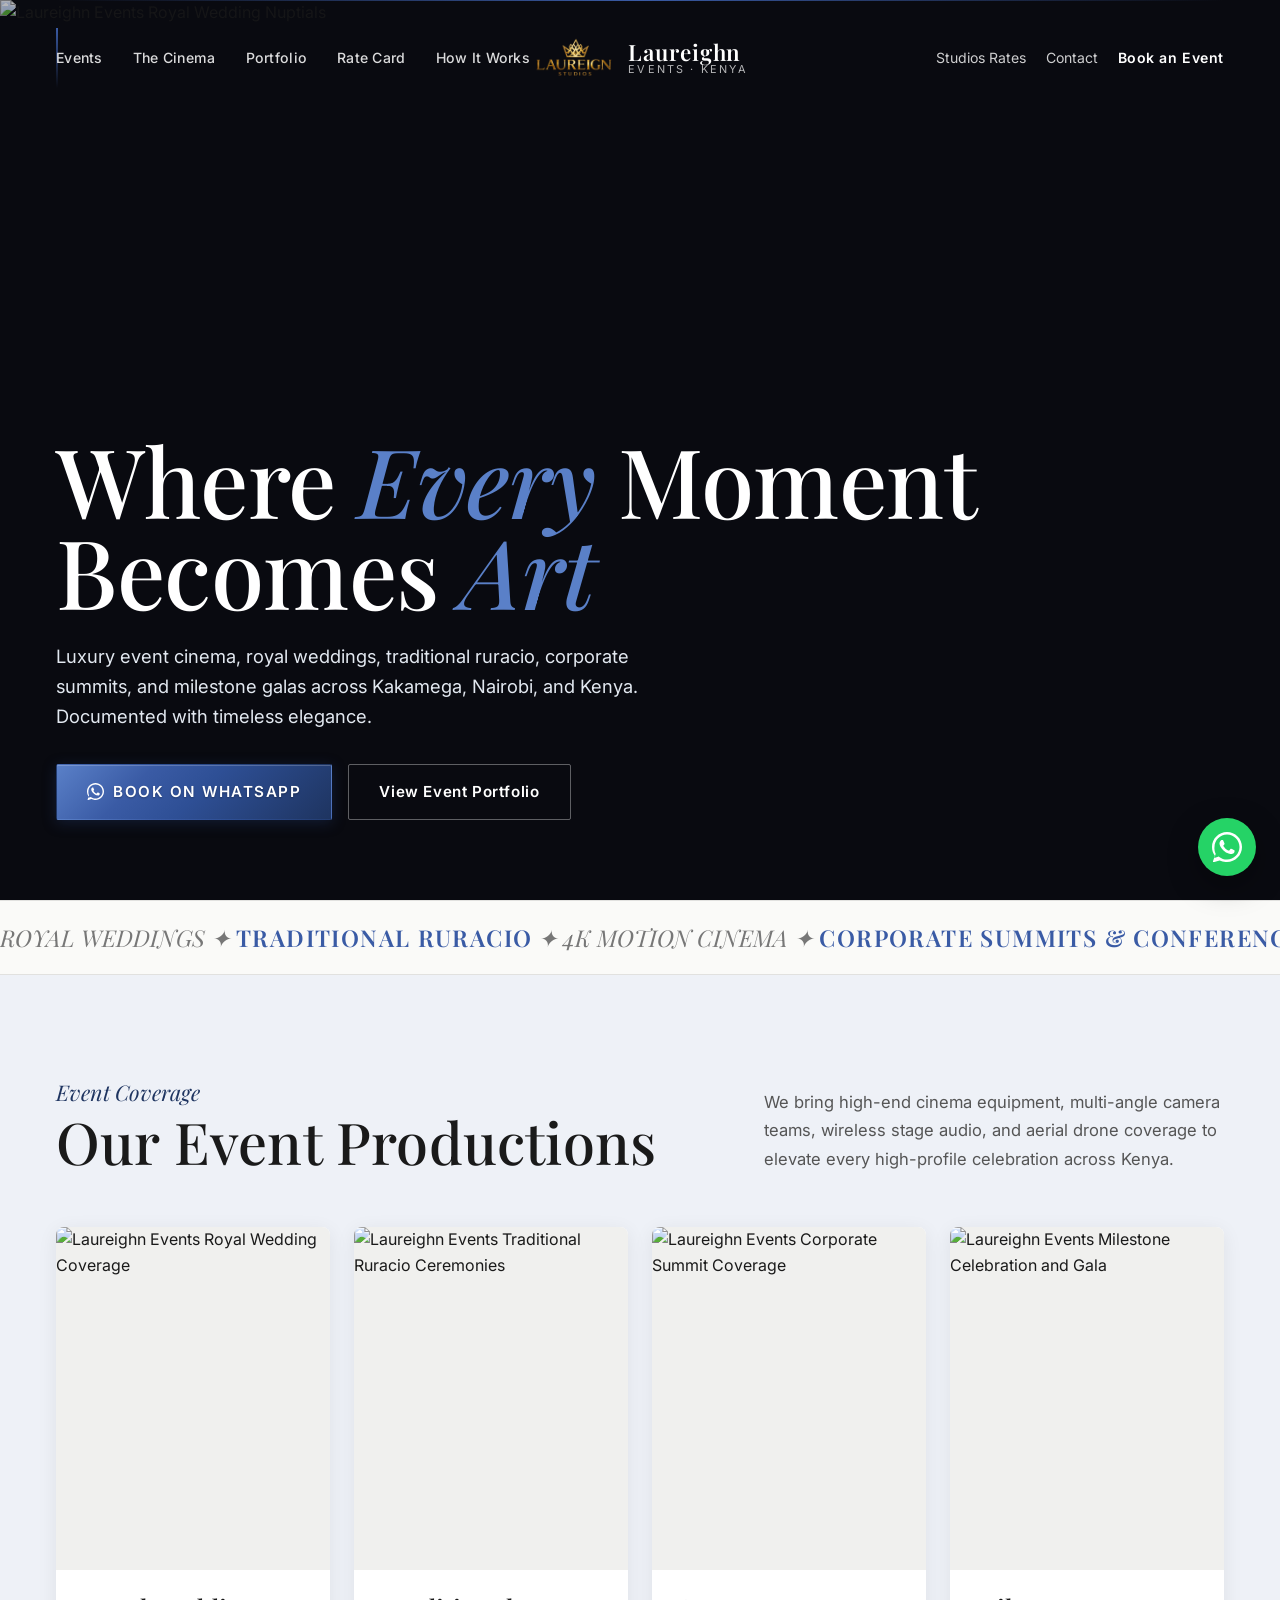
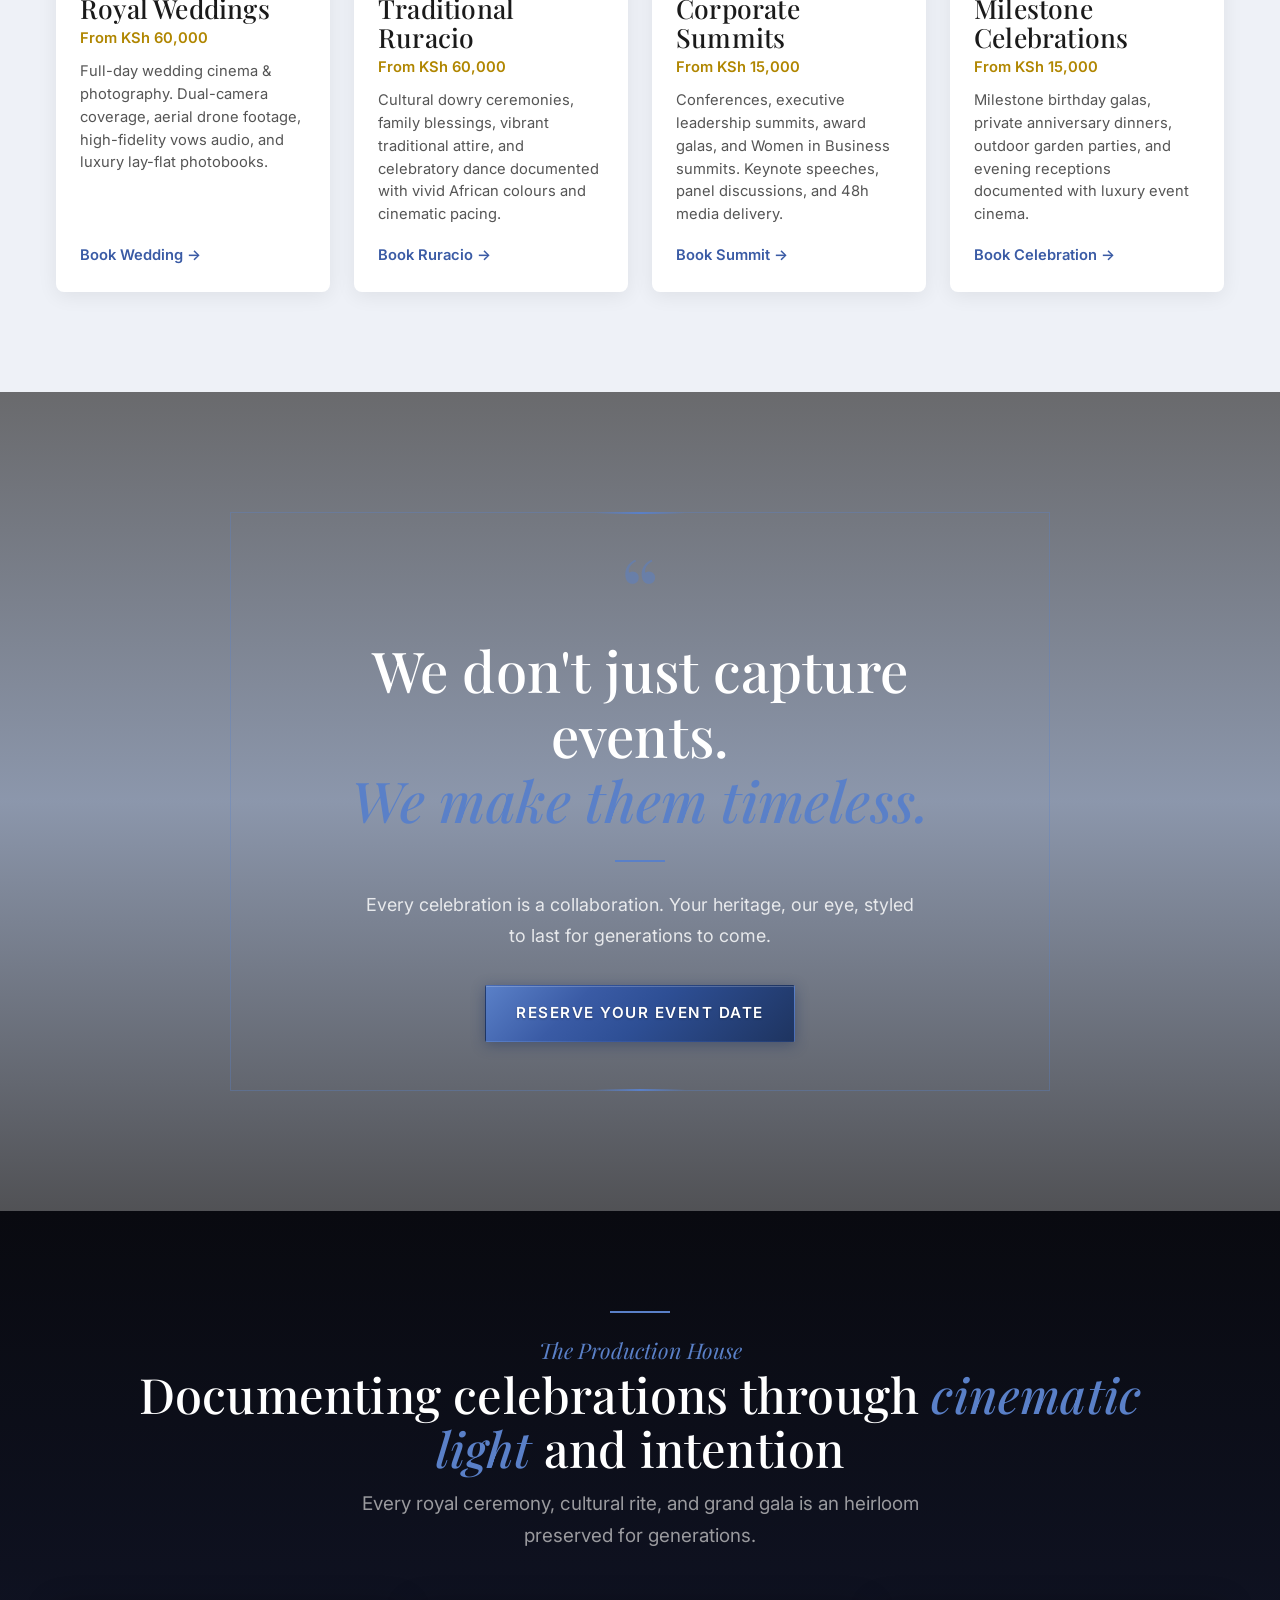
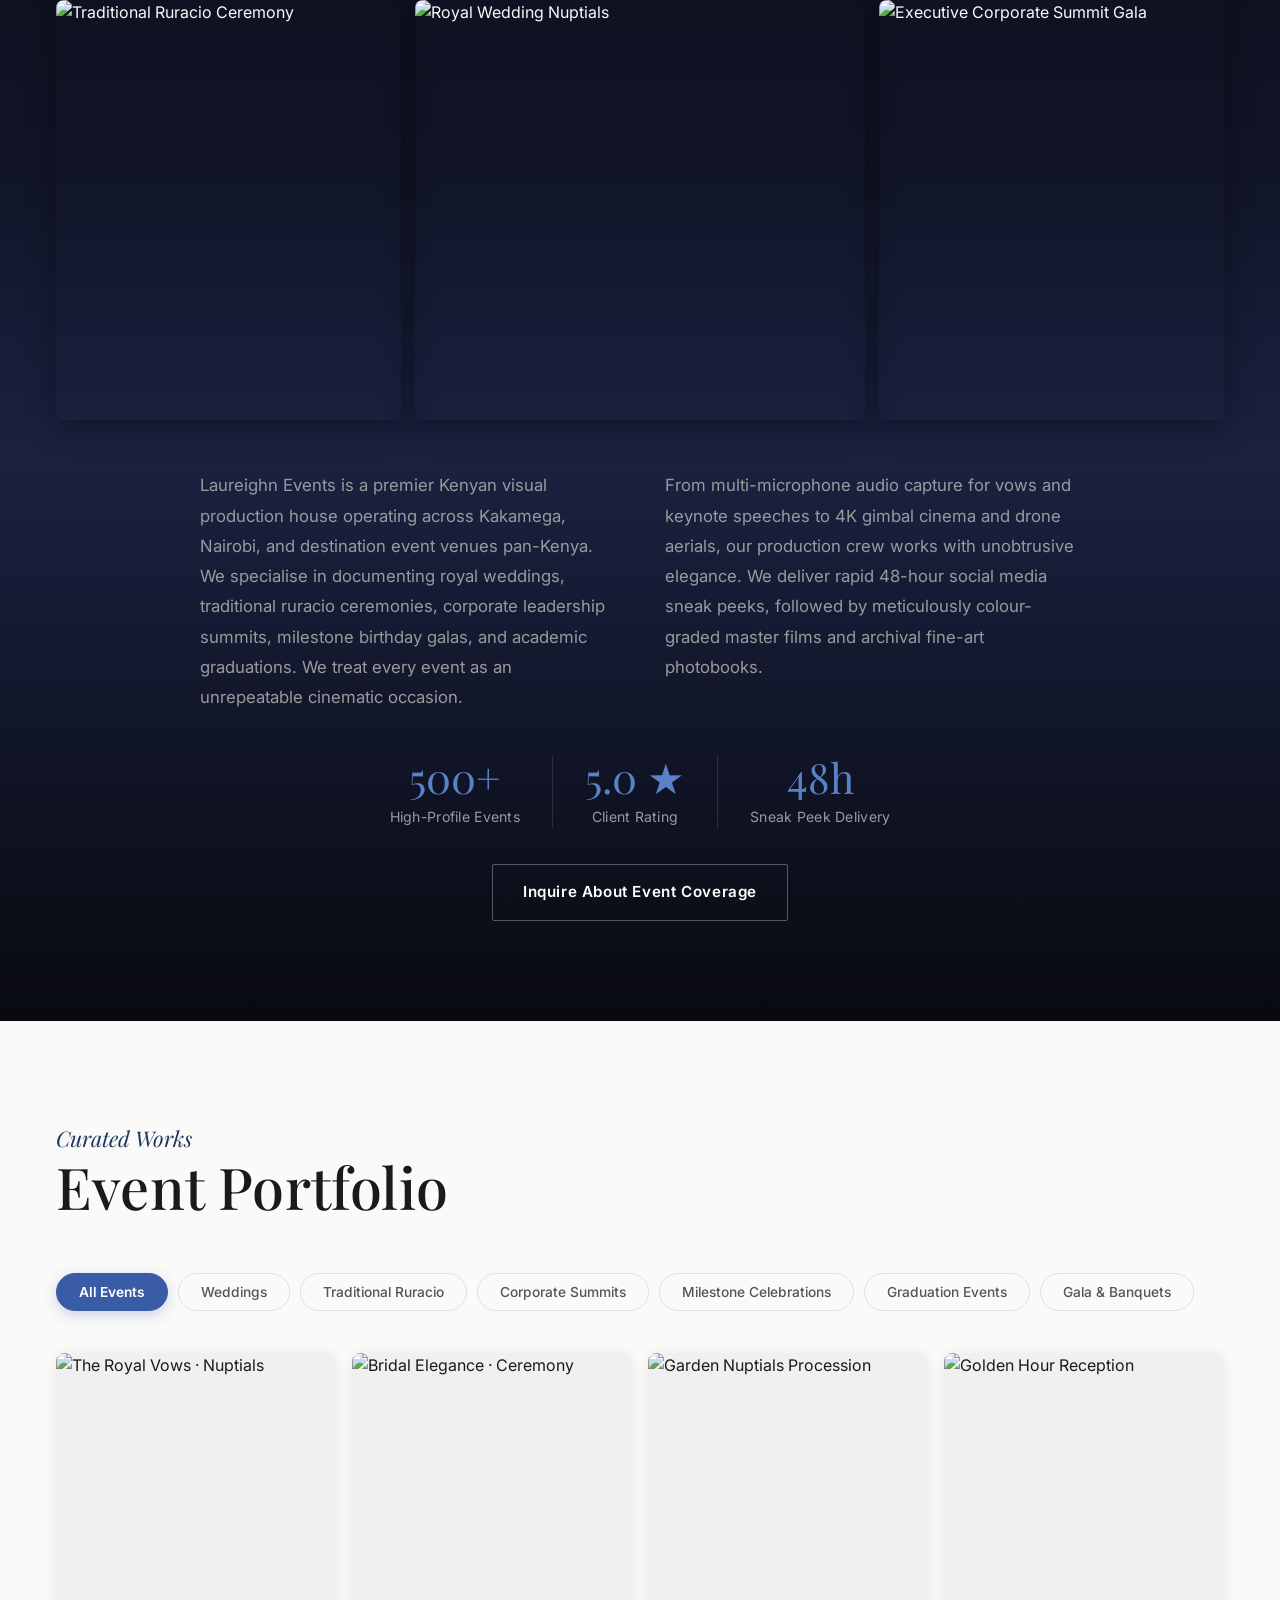
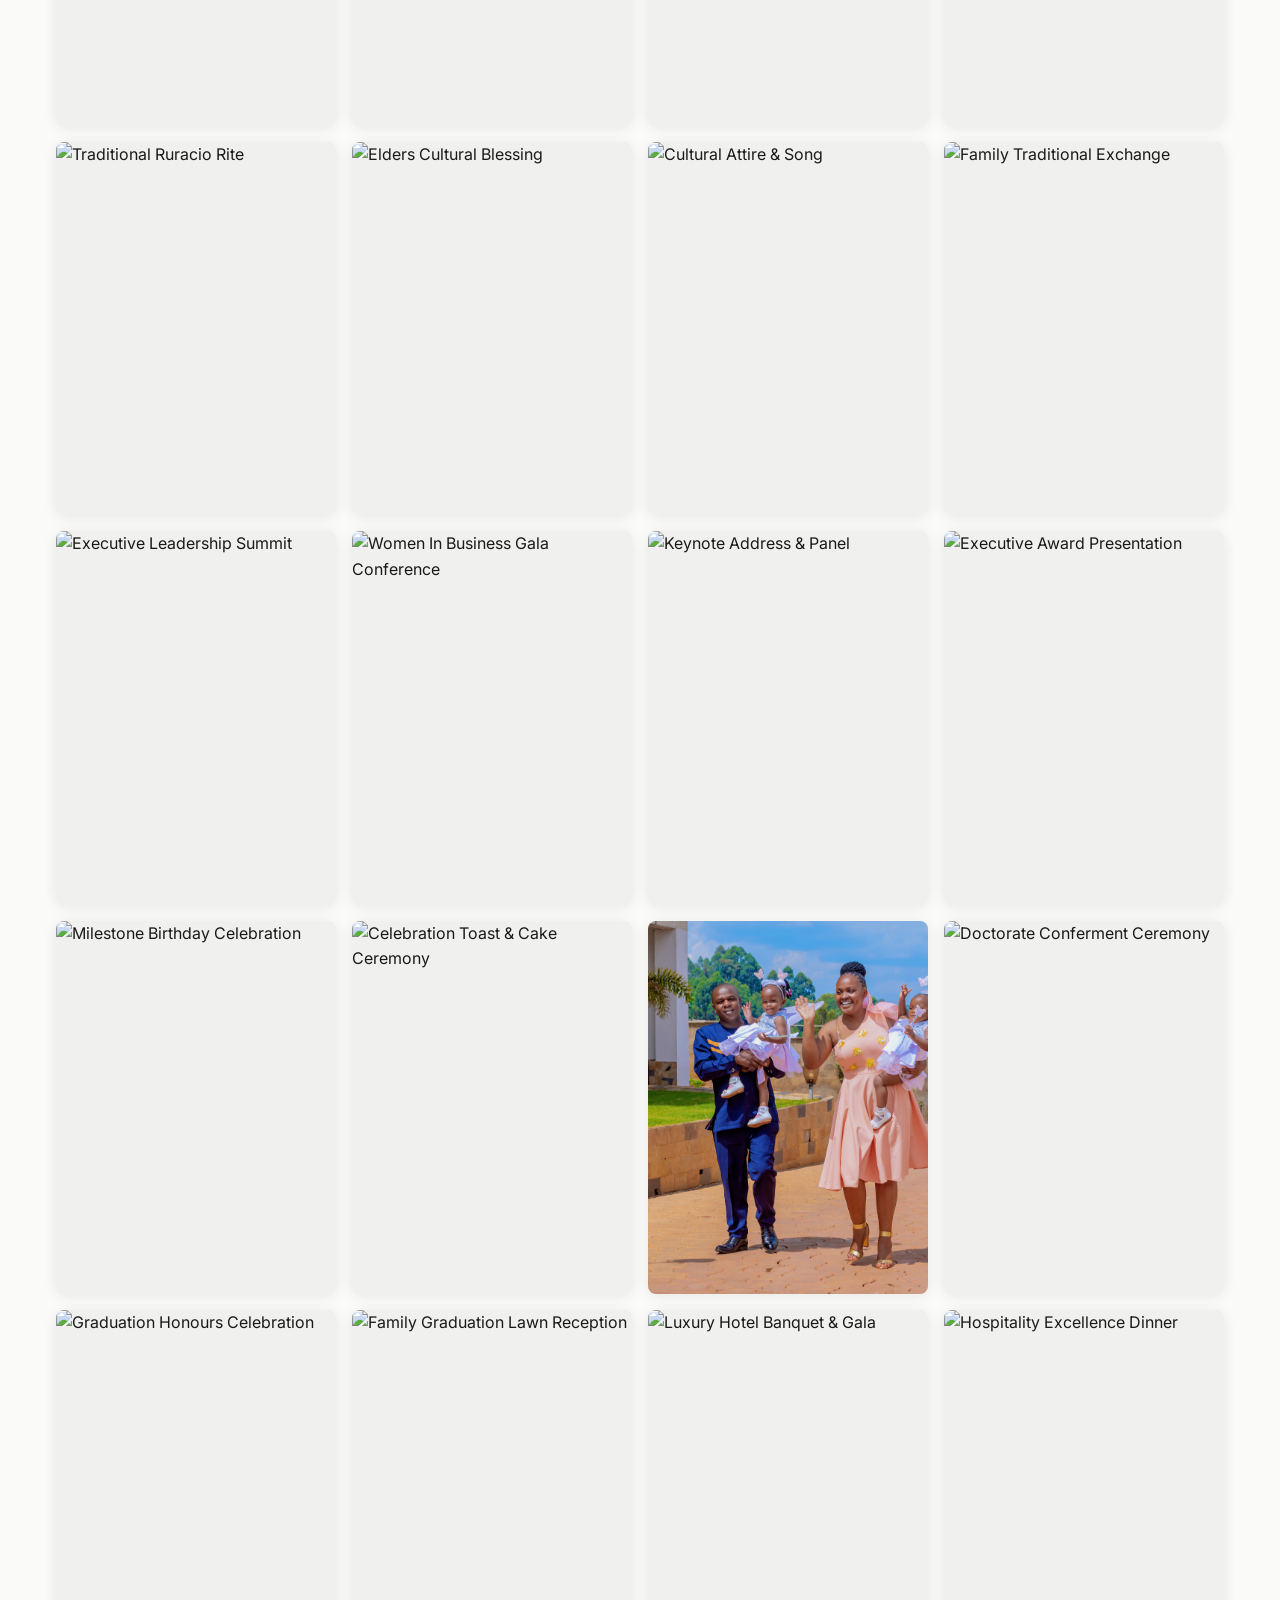
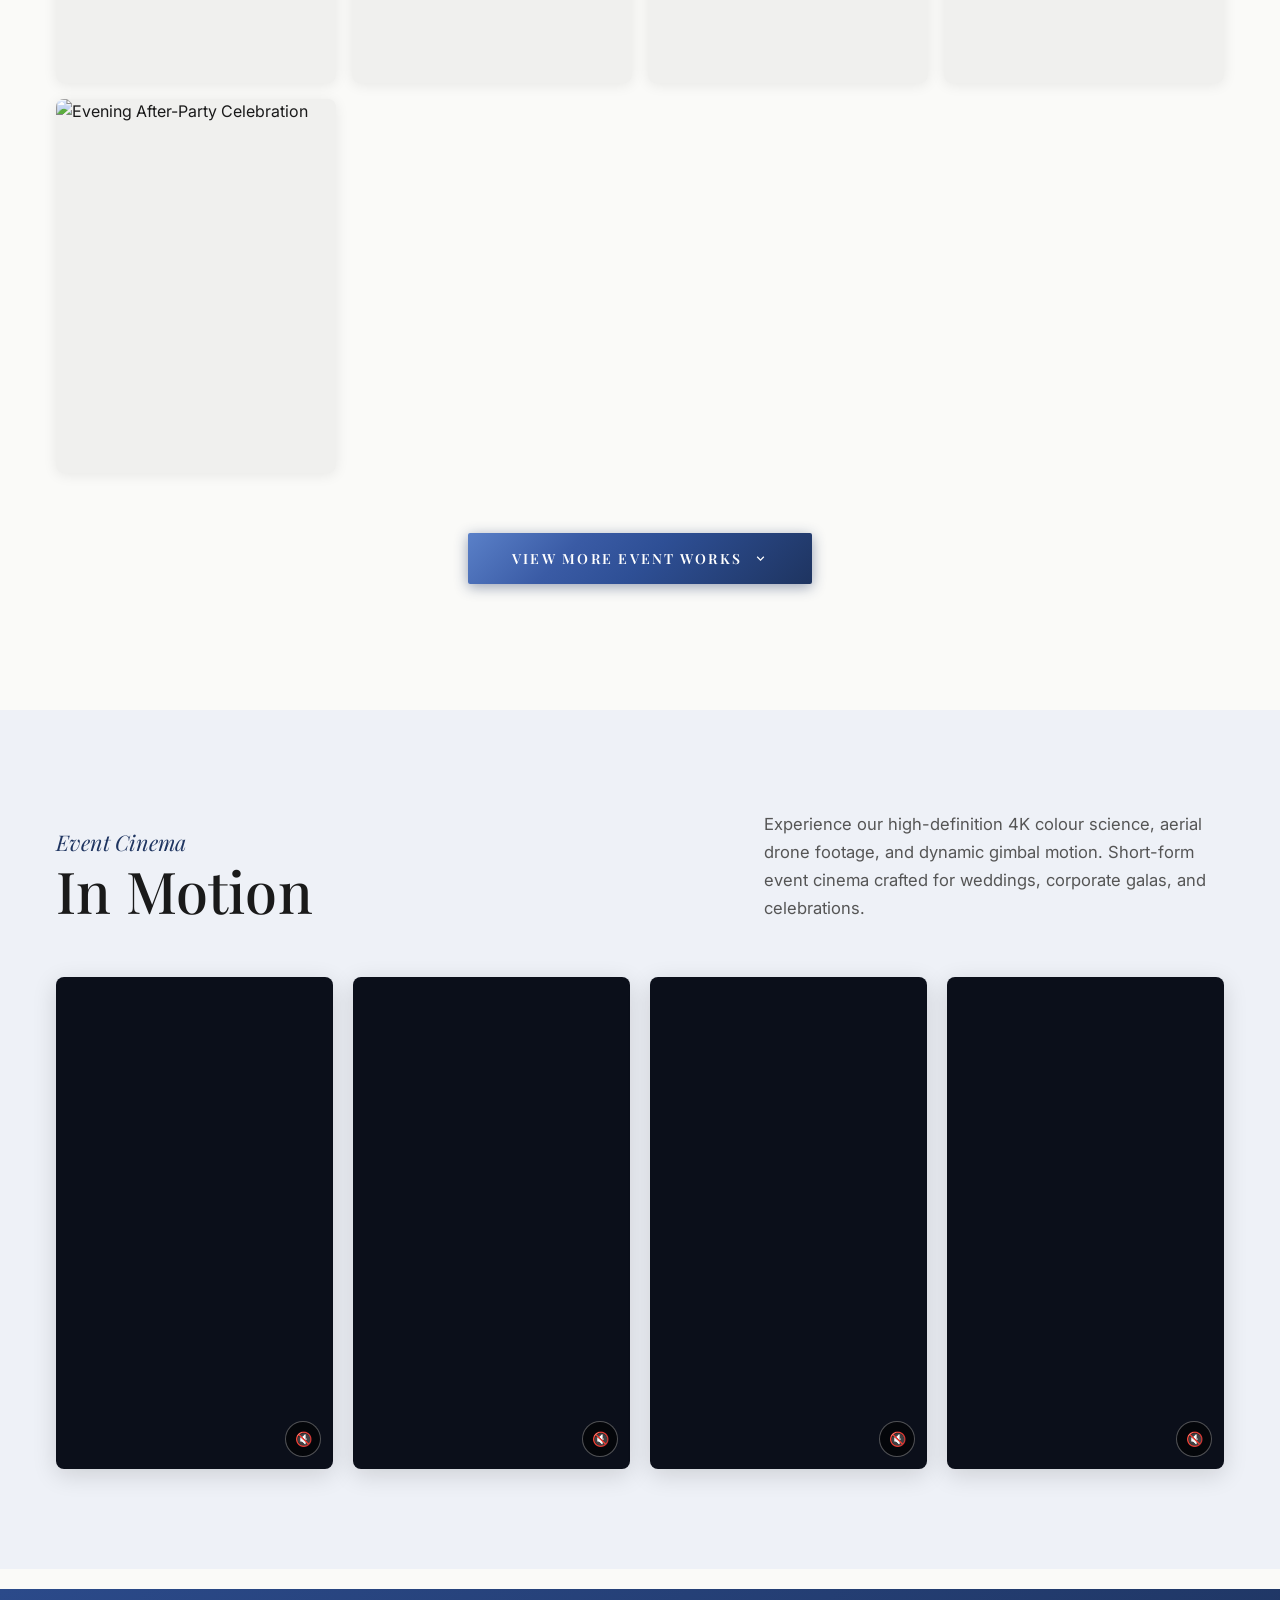
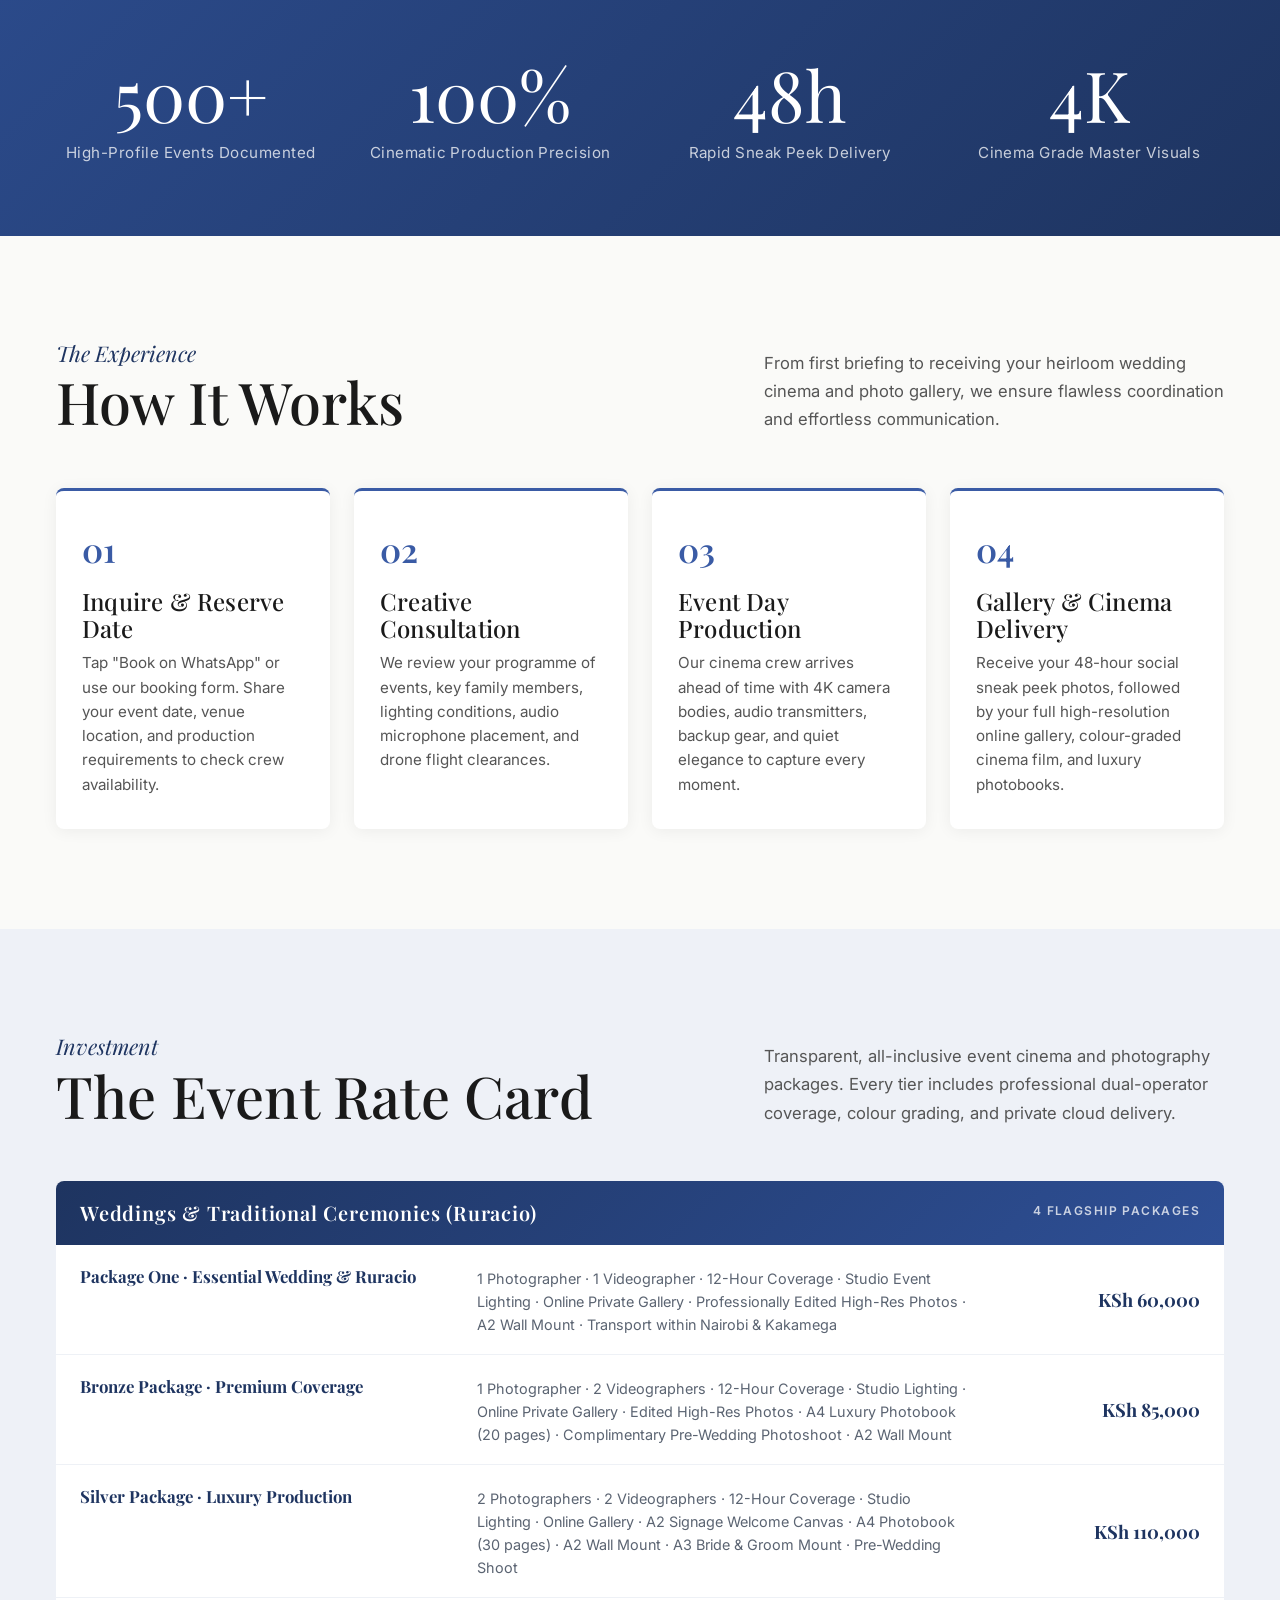
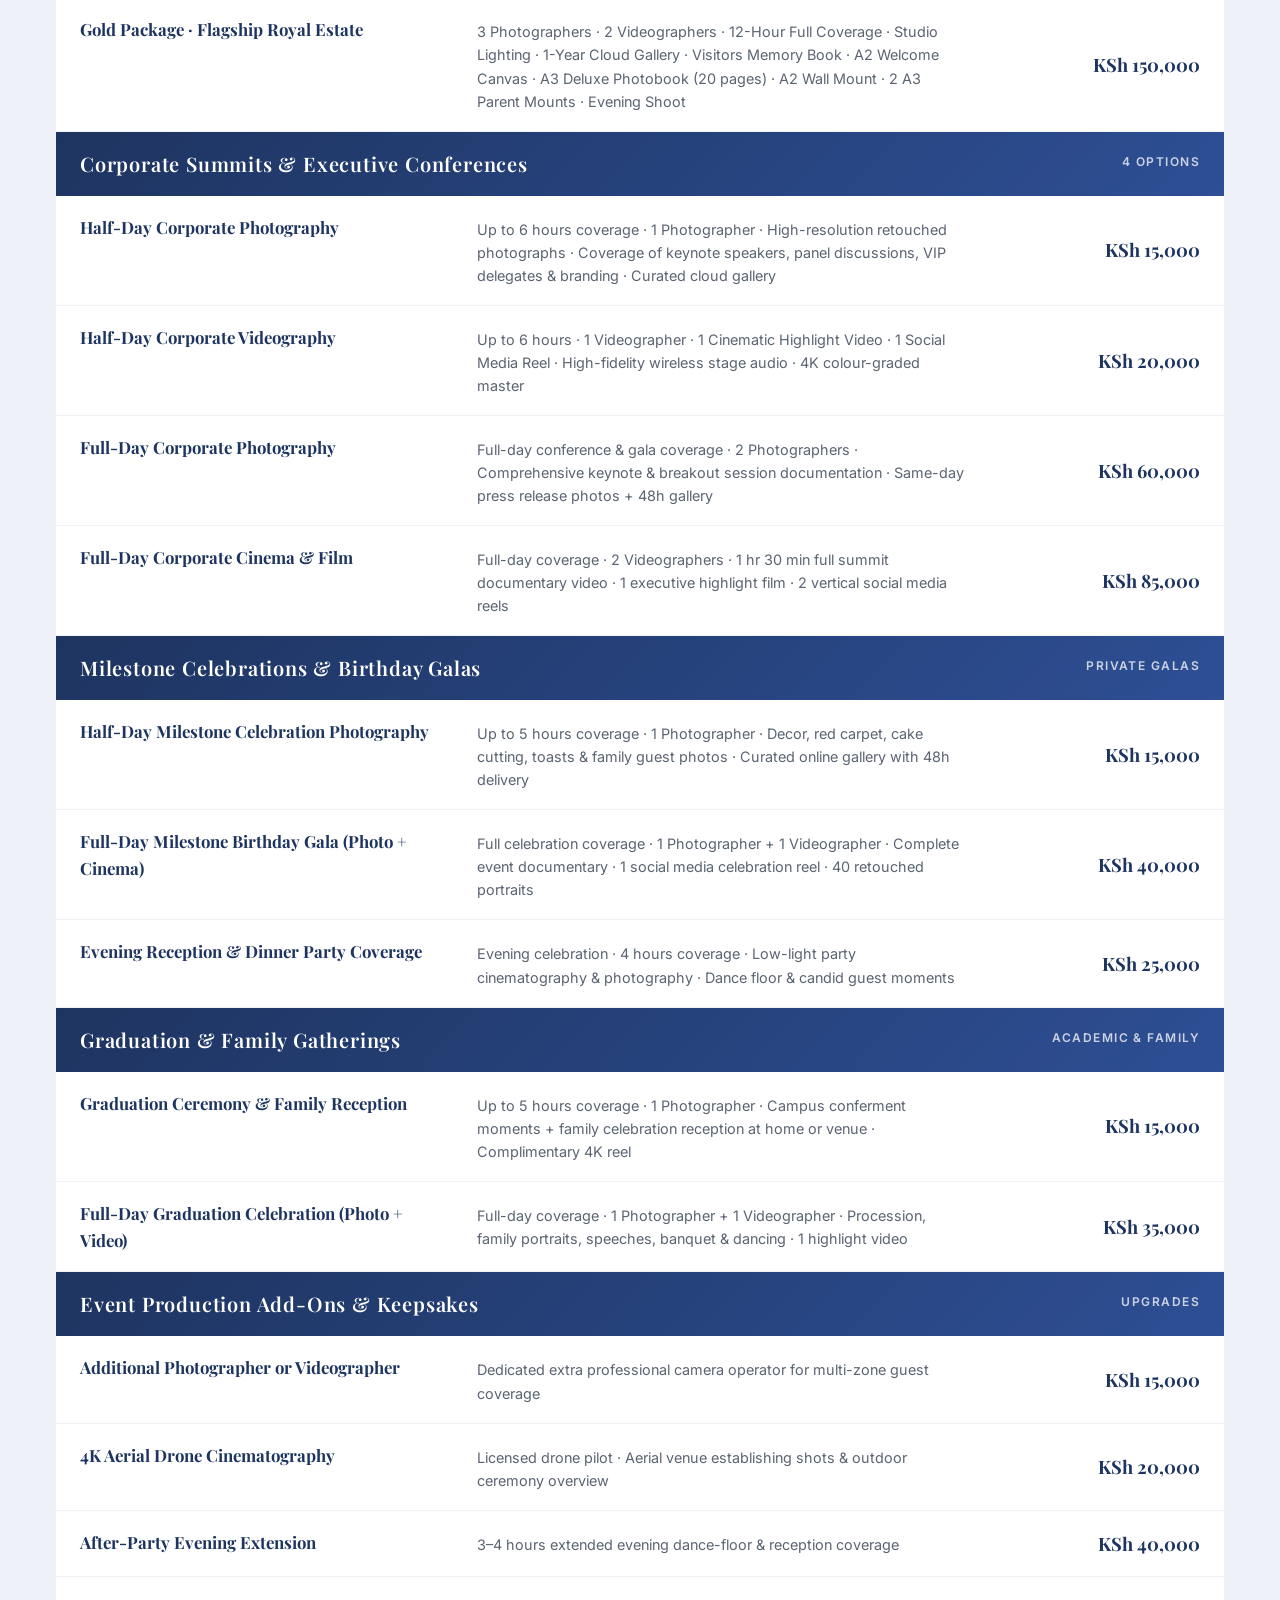
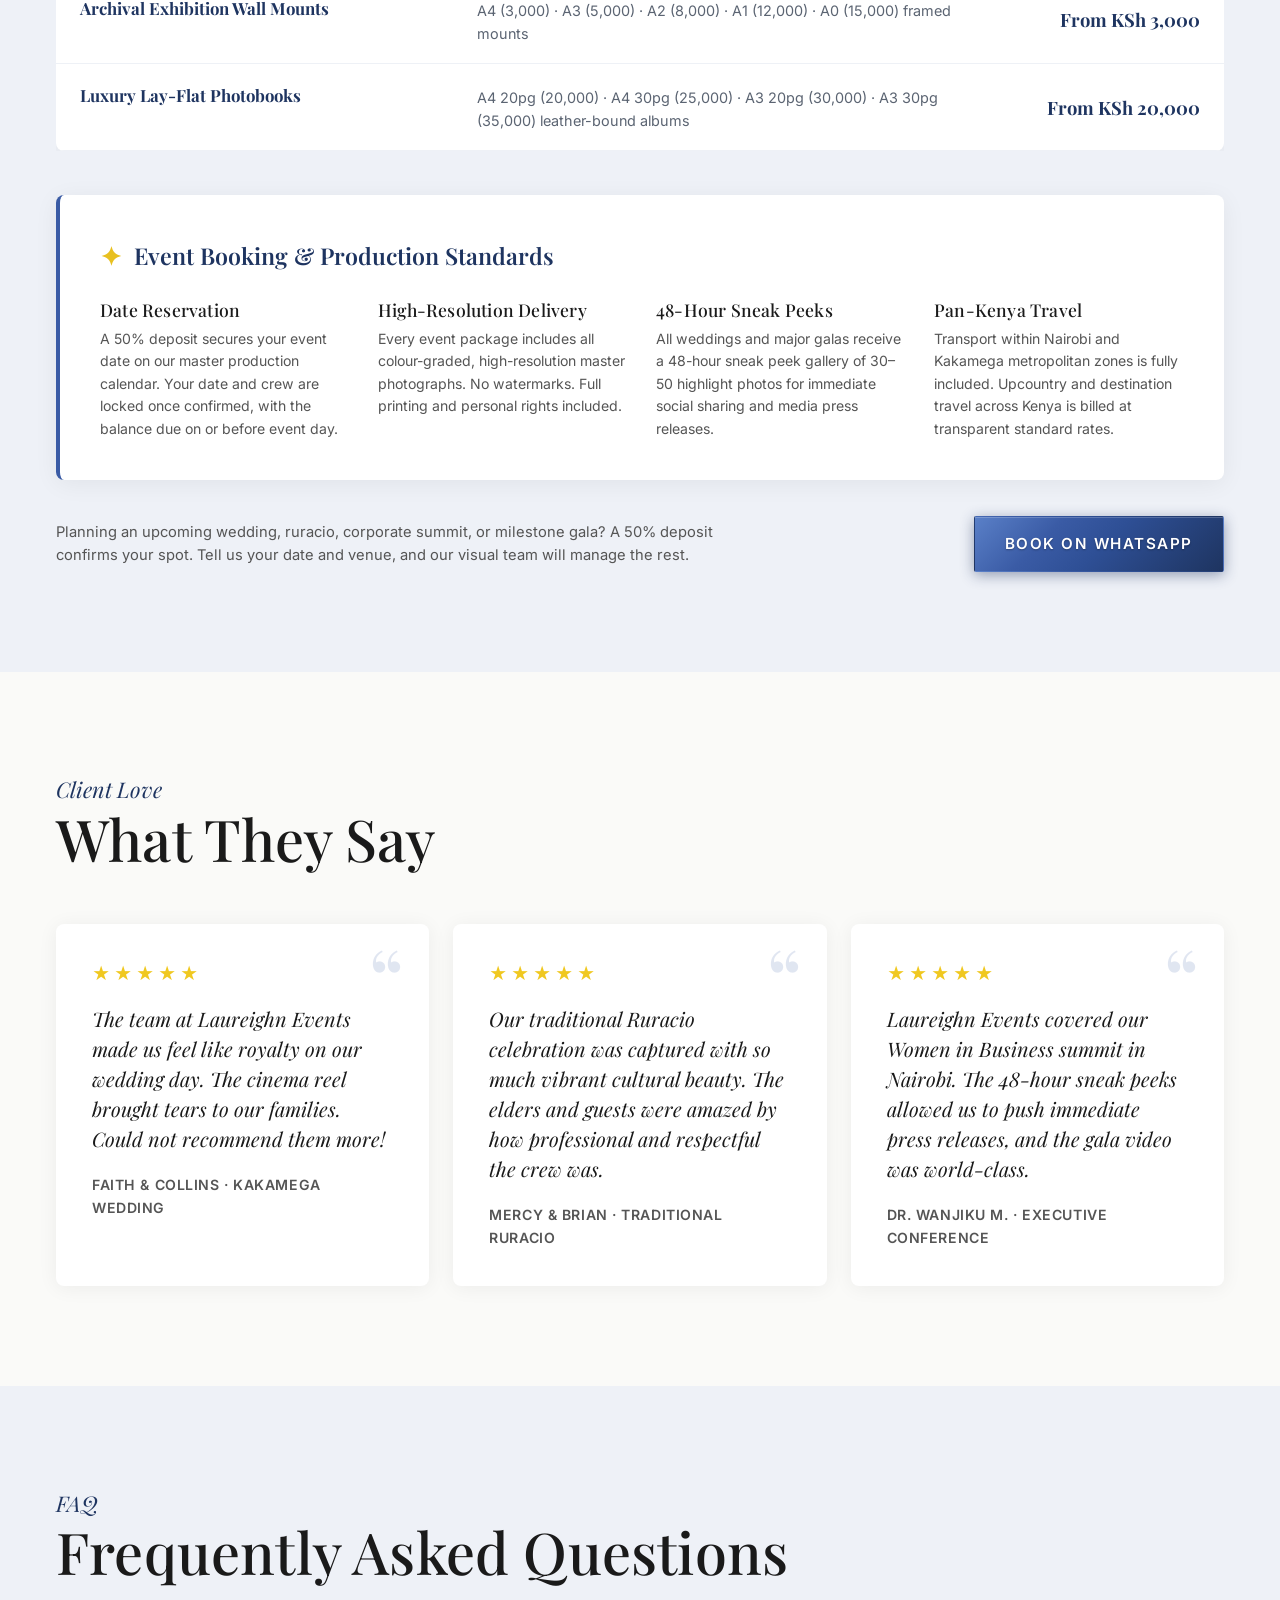
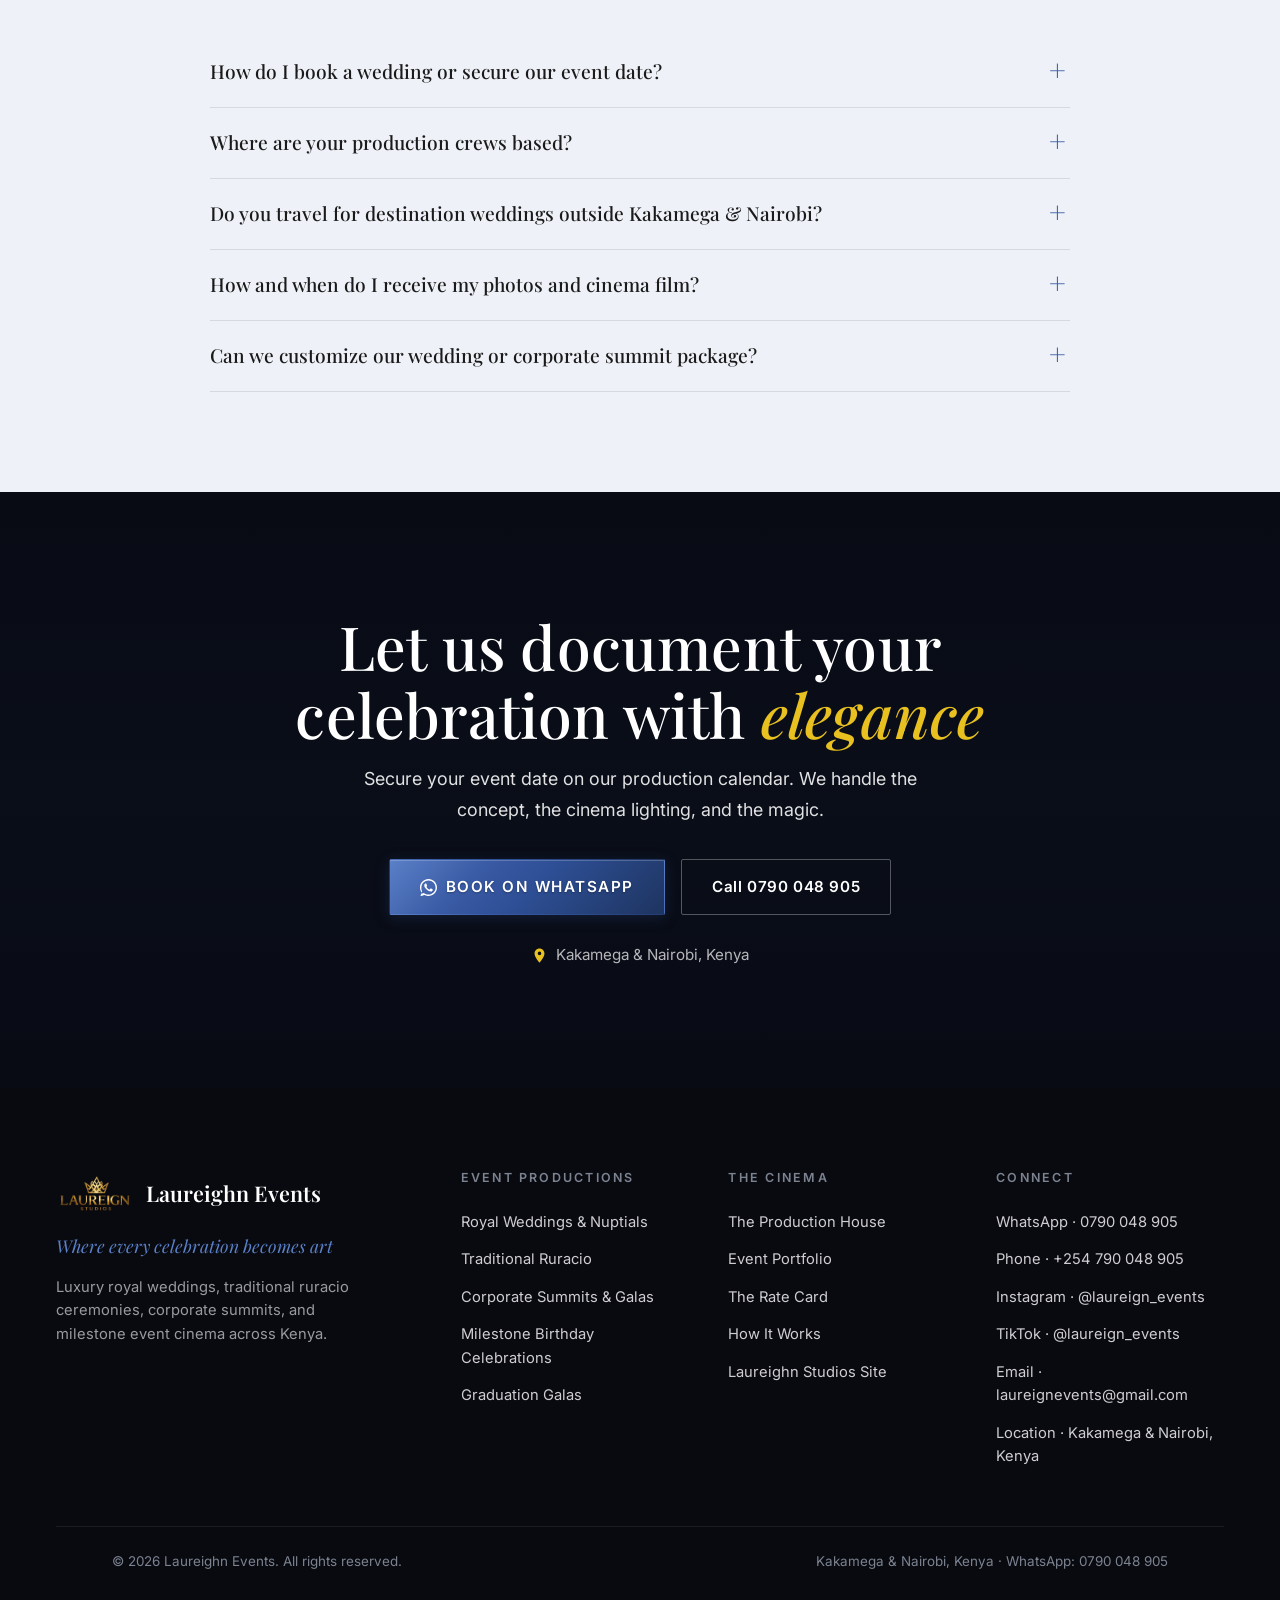
==== commit 33db7b66: "feat(events): launch clean editorial Laureighn Events showcase with 100% real event cinema and Haus " ====
--- a/events/index.html
+++ b/events/index.html
@@ -1,826 +1,1051 @@
 <!DOCTYPE html>
-<html lang="en" data-theme="dark">
+<html lang="en-US">
 <head>
-  <meta charset="UTF-8">
+  <meta charset="utf-8">
   <meta name="viewport" content="width=device-width, initial-scale=1.0">
-  <title>Laureighn Events · Luxury Event Cinema &amp; Photography | Curated Works Kenya</title>
-  <meta name="description" content="Immersive, magazine-grade event cinema and photography by Laureighn Events. Documenting royal weddings, traditional ruracio, corporate summits, milestone galas, and graduations across Kenya.">
-
+  <title>Laureighn Events | Luxury Event Cinema, Royal Weddings &amp; Galas · Kenya</title>
+  <meta name="description" content="Laureighn Events: luxury event cinema, royal weddings, traditional ruracio, corporate summits, milestone birthday celebrations and galas across Kakamega, Nairobi and Kenya. Book your date on WhatsApp.">
+  
   <!-- Open Graph -->
   <meta property="og:type" content="website">
-  <meta property="og:title" content="Laureighn Events · Luxury Event Cinema &amp; Photography">
-  <meta property="og:description" content="Explore our curated portfolio of weddings, traditional rites, corporate summits, and milestone galas across Kenya. 4K cinema, drone aerials, and 48-hour sneak peeks.">
-  <meta property="og:image" content="../packages/images/work-1.jpg">
-  <meta name="theme-color" content="#07080c">
+  <meta property="og:title" content="Laureighn Events · Where Every Celebration Becomes Art">
+  <meta property="og:description" content="Luxury event cinema, royal weddings, traditional ruracio, corporate summits, and milestone galas across Kenya. Book your event on WhatsApp.">
+  <meta property="og:image" content="../packages/images/hero.jpg">
+  <meta name="theme-color" content="#1E3460">
 
   <!-- Favicon -->
-  <link rel="icon" href="../packages/images/logo.png">
-
-  <!-- Google Fonts: Cormorant Garamond & Plus Jakarta Sans -->
+  <link rel="icon" type="image/png" href="images/logo.png">
+
+  <!-- Google Fonts: Playfair Display & Inter -->
   <link rel="preconnect" href="https://fonts.googleapis.com">
   <link rel="preconnect" href="https://fonts.gstatic.com" crossorigin>
-  <link href="https://fonts.googleapis.com/css2?family=Cormorant+Garamond:ital,wght@0,400;0,500;0,600;0,700;1,400;1,600&family=Plus+Jakarta+Sans:wght@300;400;500;600;700;800&display=swap" rel="stylesheet">
-
-  <!-- Custom Luxury Editorial CSS -->
-  <link rel="stylesheet" href="css/events.css?v=20261003_v1">
+  <link href="https://fonts.googleapis.com/css2?family=Playfair+Display:ital,wght@0,400;0,500;0,600;0,700;1,400;1,500;1,600&family=Inter:wght@300;400;500;600;700&display=swap" rel="stylesheet">
+
+  <!-- Clean Editorial Stylesheet (Haus of AL Studios Style) -->
+  <link rel="stylesheet" href="css/events.css?v=20261003_v3">
 </head>
-<body>
-
-  <!-- Ambient Cinematic Background Glow Orbs -->
-  <div class="ambient-glow" aria-hidden="true">
-    <div class="ambient-orb ambient-orb-1"></div>
-    <div class="ambient-orb ambient-orb-2"></div>
-  </div>
-
-  <!-- TOP VIP NOTIFICATION & CROSS-BRAND SWITCHER STRIP -->
-  <aside class="top-notice-strip">
-    <div class="container top-notice-inner">
-      <div class="top-notice-lead">
-        <span class="top-pulse-indicator">
-          <span class="pulse-dot"></span>
-          <span>BOOKINGS OPEN</span>
-        </span>
-        <span>Accepting 2026 / 2027 Wedding &amp; High-Profile Event Dates · Pan-Kenya</span>
-      </div>
-      <div class="top-notice-right">
-        <a href="../packages/index.html" class="cross-brand-btn" title="View Laureighn Studios Portrait &amp; Session Packages">
-          <span>📸 Laureighn Studios (Rates &amp; Packages) →</span>
-        </a>
-        <button type="button" class="theme-btn-mini theme-toggle-btn" title="Toggle Light/Dark Theme">
-          <span>☀️ Light Mode</span>
-        </button>
-      </div>
-    </div>
-  </aside>
-
-  <!-- STICKY SITE HEADER & NAVIGATION -->
-  <header class="site-header">
-    <div class="container header-container">
-      <!-- Brand Lockup -->
-      <a href="index.html" class="brand-lockup">
-        <img src="../packages/images/logo.png" alt="Laureighn Events Crest" class="brand-crest">
-        <div class="brand-text">
-          <span class="brand-title">Laureighn <span>Events</span></span>
-          <span class="brand-subline">Cinema &amp; Visuals · Kenya</span>
+<body class="home">
+
+  <!-- NAVIGATION -->
+  <nav class="nav" id="nav">
+    <div class="nav-in">
+      <div class="links">
+        <a href="#services"><span>Events</span></a>
+        <a href="#about"><span>The Cinema</span></a>
+        <a href="#portfolio"><span>Portfolio</span></a>
+        <a href="#packages"><span>Rate Card</span></a>
+        <a href="#how"><span>How It Works</span></a>
+      </div>
+      <a href="#" class="logo">
+        <img class="logo-dark" src="images/logo.png" alt="Laureighn Events Crest">
+        <div class="logo-text">
+          <span class="brand-title">Laureighn</span>
+          <span class="brand-sub">EVENTS · KENYA</span>
         </div>
       </a>
-
-      <!-- Desktop Nav Menu -->
-      <nav class="nav-menu" aria-label="Main Navigation">
-        <a href="#showcase" class="nav-link">Curated Works</a>
-        <a href="#cinema" class="nav-link">Motion Cinema</a>
-        <a href="#standards" class="nav-link">Production Standard</a>
-        <a href="#timeline" class="nav-link">How We Work</a>
-        <a href="#reviews" class="nav-link">Client Raves</a>
-        <a href="#concierge" class="nav-link">Event Concierge</a>
-      </nav>
-
-      <!-- Header CTAs -->
-      <div class="header-actions">
-        <a href="https://wa.me/254790048905?text=Hello%20Laureighn%20Events!%20I'm%20planning%20an%20event%20and%20would%20love%20to%20inquire%20about%20your%20photography%20and%20cinema%20production%20coverage.%20%E2%9C%A8" target="_blank" rel="noopener" class="btn-header-wa" title="Instant WhatsApp Inquiries">
-          <svg viewBox="0 0 24 24" width="16" height="16" fill="currentColor"><path d="M12 2a10 10 0 0 0-8.6 15l-1.3 4.7 4.8-1.3A10 10 0 1 0 12 2zm0 18a8 8 0 0 1-4.1-1.1l-.3-.2-2.8.7.8-2.7-.2-.3A8 8 0 1 1 12 20zm4.4-5.6c-.2-.1-1.4-.7-1.6-.8s-.4-.1-.5.1-.6.8-.8 1-.3.2-.5.1a6.6 6.6 0 0 1-3.2-2.8c-.2-.4.2-.4.6-1.2.1-.2 0-.3 0-.5l-.7-1.7c-.2-.5-.4-.4-.5-.4h-.5a1 1 0 0 0-.7.3 3 3 0 0 0-.9 2.2 5.2 5.2 0 0 0 1.1 2.7 11.8 11.8 0 0 0 4.5 4c2.1.8 2.1.5 2.5.5a2.7 2.7 0 0 0 1.8-1.3 2.2 2.2 0 0 0 .2-1.3c-.1-.1-.2-.2-.4-.3z"/></svg>
-          <span>WhatsApp 0790048905</span>
-        </a>
-        <a href="#concierge" class="btn-header-primary">
-          <span>Plan Your Event</span>
-          <span aria-hidden="true">→</span>
-        </a>
-        <!-- Mobile Toggle Button -->
-        <button type="button" class="mobile-nav-toggle" id="mobileNavToggle" aria-label="Toggle navigation menu">
+      <div class="right">
+        <a href="../packages/index.html" class="navvisit" title="View Laureighn Studios Portrait &amp; Session Packages"><span>Studios Rates</span></a>
+        <a href="#contact" class="navvisit"><span>Contact</span></a>
+        <a href="#" class="booknav" onclick="openBk();return false"><span>Book an Event</span></a>
+        <button class="burger" onclick="document.querySelector('.mmenu').classList.add('open')" aria-label="Toggle navigation">
           <span></span><span></span><span></span>
         </button>
       </div>
     </div>
-  </header>
-
-  <!-- MOBILE NAVIGATION DRAWER & BACKDROP -->
-  <div class="drawer-backdrop" id="drawerBackdrop"></div>
-  <aside class="mobile-nav-drawer" id="mobileNavDrawer" aria-label="Mobile Navigation">
-    <div class="drawer-head">
-      <div class="brand-lockup">
-        <img src="../packages/images/logo.png" alt="Laureighn Events" class="brand-crest" style="width:36px;height:36px;">
-        <span class="brand-title" style="font-size:18px;">Laureighn <span>Events</span></span>
-      </div>
-      <button type="button" class="drawer-close-btn" id="drawerCloseBtn" aria-label="Close menu">&times;</button>
-    </div>
-
-    <ul class="drawer-links">
-      <li><a href="#showcase" class="drawer-link">✨ Curated Works Showcase</a></li>
-      <li><a href="#cinema" class="drawer-link">🎬 Motion Cinema Reels</a></li>
-      <li><a href="#standards" class="drawer-link">🎥 The Production Standard</a></li>
-      <li><a href="#timeline" class="drawer-link">⏳ Experience Roadmap</a></li>
-      <li><a href="#reviews" class="drawer-link">💬 Client Reviews</a></li>
-      <li><a href="#concierge" class="drawer-link">📋 Event Concierge / Quote</a></li>
-      <li><a href="#faq" class="drawer-link">❓ Planning FAQ</a></li>
-      <li><hr style="border:none; border-top:1px solid var(--border-subtle); margin:8px 0;"></li>
-      <li><a href="../packages/index.html" class="drawer-link" style="color:var(--gold-vivid);">📸 Laureighn Studios (Rates &amp; Packages)</a></li>
-    </ul>
-
-    <div class="drawer-footer-actions">
-      <a href="https://wa.me/254790048905" target="_blank" rel="noopener" class="btn-launch-wa-inquiry" style="padding:12px 18px; font-size:14px;">
-        <span>💬 Chat on WhatsApp</span>
+  </nav>
+
+  <!-- MOBILE MENU -->
+  <div class="mmenu">
+    <button class="x" onclick="this.parentElement.classList.remove('open')" aria-label="Close menu">&times;</button>
+    <a href="#services" onclick="this.parentElement.classList.remove('open')"><span>Events</span></a>
+    <a href="#about" onclick="this.parentElement.classList.remove('open')"><span>The Cinema</span></a>
+    <a href="#portfolio" onclick="this.parentElement.classList.remove('open')"><span>Portfolio</span></a>
+    <a href="#packages" onclick="this.parentElement.classList.remove('open')"><span>Rate Card</span></a>
+    <a href="#how" onclick="this.parentElement.classList.remove('open')"><span>How It Works</span></a>
+    <a href="../packages/index.html" onclick="this.parentElement.classList.remove('open')"><span>Studios Rates</span></a>
+    <a href="#contact" onclick="this.parentElement.classList.remove('open')"><span>Contact</span></a>
+    <a href="#" class="btn btn-pri" style="font-size:.88rem;padding:14px 32px" onclick="openBk();this.parentElement.classList.remove('open');return false">
+      <span>Book an Event</span>
+    </a>
+  </div>
+
+  <!-- HERO -->
+  <section class="hero">
+    <div class="hero-slides" id="heroSlides">
+      <!-- 100% Real Event Imagery (No Studio Backdrops) -->
+      <div class="hero-slide active">
+        <img src="../packages/images/hero.jpg" alt="Laureighn Events Royal Wedding Nuptials" style="object-position:50% 25%">
+      </div>
+      <div class="hero-slide">
+        <img src="../packages/samples/events/traditional-wedding/cover.jpg" alt="Laureighn Events Traditional Ruracio Celebration" style="object-position:50% 25%">
+      </div>
+      <div class="hero-slide">
+        <img src="../packages/samples/events/corporate-event/COPORATE EVENT COVERAGE.jpg" alt="Laureighn Events Corporate Leadership Summit" style="object-position:50% 30%">
+      </div>
+      <div class="hero-slide">
+        <img src="../packages/samples/events/hotel-events/cover.jpg" alt="Laureighn Events Luxury Hotel Gala Banquet" style="object-position:50% 25%">
+      </div>
+    </div>
+    <div class="hero-frame"></div>
+    <div class="hero-content">
+      <h1>
+        <span class="word" style="animation-delay:.1s">Where</span>
+        <span class="word it" style="animation-delay:.25s">Every</span>
+        <span class="word" style="animation-delay:.4s">Moment</span><br>
+        <span class="word" style="animation-delay:.55s">Becomes</span>
+        <span class="word it" style="animation-delay:.7s">Art</span>
+      </h1>
+      <p class="sub word" style="animation-delay:.85s">
+        Luxury event cinema, royal weddings, traditional ruracio, corporate summits, and milestone galas across Kakamega, Nairobi, and Kenya. Documented with timeless elegance.
+      </p>
+      <div class="cta-row word" style="animation-delay:1s">
+        <a href="#" class="btn btn-pri" onclick="openWA();return false">
+          <svg class="wa-ic" viewBox="0 0 24 24"><path d="M17.472 14.382c-.297-.149-1.758-.867-2.03-.967-.273-.099-.471-.148-.67.15-.197.297-.767.966-.94 1.164-.173.199-.347.223-.644.075-.297-.15-1.255-.463-2.39-1.475-.883-.788-1.48-1.761-1.653-2.059-.173-.297-.018-.458.13-.606.134-.133.298-.347.446-.52.149-.174.198-.298.298-.497.099-.198.05-.371-.025-.52-.075-.149-.669-1.612-.916-2.207-.242-.579-.487-.5-.669-.51-.173-.008-.371-.01-.57-.01-.198 0-.52.074-.792.372-.272.297-1.04 1.016-1.04 2.479 0 1.462 1.065 2.875 1.213 3.074.149.198 2.096 3.2 5.077 4.487.709.306 1.262.489 1.694.625.712.227 1.36.195 1.871.118.571-.085 1.758-.719 2.006-1.413.248-.694.248-1.289.173-1.413-.074-.124-.272-.198-.57-.347z"/><path d="M12 0C5.373 0 0 5.373 0 12c0 2.625.846 5.059 2.284 7.034L.789 23.492a.5.5 0 00.612.638l4.72-1.369A11.94 11.94 0 0012 24c6.627 0 12-5.373 12-12S18.627 0 12 0zm0 22c-2.315 0-4.458-.764-6.182-2.054l-.344-.262-3.564 1.034 1.079-3.35-.287-.372A9.935 9.935 0 012 12C2 6.477 6.477 2 12 2s10 4.477 10 10-4.477 10-10 10z"/></svg>
+          <span>Book on WhatsApp</span>
+        </a>
+        <a href="#portfolio" class="btn btn-ghost">
+          <span>View Event Portfolio</span>
+        </a>
+      </div>
+    </div>
+  </section>
+
+  <!-- MARQUEE STRIP -->
+  <div class="marquee">
+    <div class="marquee-t">
+      <span>ROYAL WEDDINGS ✦ <b>TRADITIONAL RURACIO</b> ✦ 4K MOTION CINEMA ✦ <b>CORPORATE SUMMITS &amp; CONFERENCES</b> ✦ KAKAMEGA &amp; NAIROBI ✦ <b>MILESTONE BIRTHDAY CELEBRATIONS</b> ✦ 48-HOUR SNEAK PEEKS ✦ <b>HOTEL &amp; GALA BANQUETS</b> ✦ GRADUATIONS ✦</span>
+      <span>ROYAL WEDDINGS ✦ <b>TRADITIONAL RURACIO</b> ✦ 4K MOTION CINEMA ✦ <b>CORPORATE SUMMITS &amp; CONFERENCES</b> ✦ KAKAMEGA &amp; NAIROBI ✦ <b>MILESTONE BIRTHDAY CELEBRATIONS</b> ✦ 48-HOUR SNEAK PEEKS ✦ <b>HOTEL &amp; GALA BANQUETS</b> ✦ GRADUATIONS ✦</span>
+    </div>
+  </div>
+
+  <!-- OUR EVENT SERVICES (100% Real Event Categories) -->
+  <section class="blk alt" id="services">
+    <div class="wrap">
+      <div class="sechead">
+        <div>
+          <div class="label reveal">Event Coverage</div>
+          <h2 class="reveal d1">Our Event Productions</h2>
+        </div>
+        <p class="reveal d2">
+          We bring high-end cinema equipment, multi-angle camera teams, wireless stage audio, and aerial drone coverage to elevate every high-profile celebration across Kenya.
+        </p>
+      </div>
+
+      <div class="sgrid">
+        <!-- 01 Royal Weddings -->
+        <div class="scard reveal">
+          <div class="ph">
+            <img src="../packages/images/hero.jpg" alt="Laureighn Events Royal Wedding Coverage" loading="lazy">
+          </div>
+          <div class="bd">
+            <h3>Royal Weddings</h3>
+            <div class="price">From KSh 60,000</div>
+            <p>Full-day wedding cinema &amp; photography. Dual-camera coverage, aerial drone footage, high-fidelity vows audio, and luxury lay-flat photobooks.</p>
+            <a href="#" class="pick" onclick="openBk('Royal Wedding');return false">Book Wedding →</a>
+          </div>
+        </div>
+
+        <!-- 02 Traditional Ruracio -->
+        <div class="scard reveal d1">
+          <div class="ph">
+            <img src="../packages/samples/events/traditional-wedding/cover.jpg" alt="Laureighn Events Traditional Ruracio Ceremonies" loading="lazy">
+          </div>
+          <div class="bd">
+            <h3>Traditional Ruracio</h3>
+            <div class="price">From KSh 60,000</div>
+            <p>Cultural dowry ceremonies, family blessings, vibrant traditional attire, and celebratory dance documented with vivid African colours and cinematic pacing.</p>
+            <a href="#" class="pick" onclick="openBk('Traditional Ruracio');return false">Book Ruracio →</a>
+          </div>
+        </div>
+
+        <!-- 03 Corporate Summits & Galas -->
+        <div class="scard reveal d2">
+          <div class="ph">
+            <img src="../packages/samples/events/corporate-event/COPORATE EVENT COVERAGE.jpg" alt="Laureighn Events Corporate Summit Coverage" loading="lazy">
+          </div>
+          <div class="bd">
+            <h3>Corporate Summits</h3>
+            <div class="price">From KSh 15,000</div>
+            <p>Conferences, executive leadership summits, award galas, and Women in Business summits. Keynote speeches, panel discussions, and 48h media delivery.</p>
+            <a href="#" class="pick" onclick="openBk('Corporate Summit');return false">Book Summit →</a>
+          </div>
+        </div>
+
+        <!-- 04 Milestone Celebrations & Birthdays -->
+        <div class="scard reveal d3">
+          <div class="ph">
+            <img src="../packages/samples/events/hotel-events/cover.jpg" alt="Laureighn Events Milestone Celebration and Gala" loading="lazy">
+          </div>
+          <div class="bd">
+            <h3>Milestone Celebrations</h3>
+            <div class="price">From KSh 15,000</div>
+            <p>Milestone birthday galas, private anniversary dinners, outdoor garden parties, and evening receptions documented with luxury event cinema.</p>
+            <a href="#" class="pick" onclick="openBk('Milestone Celebration');return false">Book Celebration →</a>
+          </div>
+        </div>
+      </div>
+    </div>
+  </section>
+
+  <!-- PARALLAX BAND -->
+  <section class="band">
+    <div class="band-bg">
+      <img src="../packages/images/work-3.jpg" alt="Laureighn Events Timeless Event Cinema" loading="lazy">
+    </div>
+    <div class="band-in reveal">
+      <span class="band-quote">&ldquo;</span>
+      <h2>We don't just capture events.<br><em>We make them timeless.</em></h2>
+      <div class="band-rule"></div>
+      <p>Every celebration is a collaboration. Your heritage, our eye, styled to last for generations to come.</p>
+      <a href="#" class="btn btn-pri" onclick="openWA();return false">
+        <span>Reserve Your Event Date</span>
       </a>
     </div>
-  </aside>
-
-  <main>
-    <!-- HERO SECTION — EDITORIAL CINEMA GRANDEUR -->
-    <section class="hero-section" id="hero">
-      <div class="container hero-grid">
-        <!-- Hero Text Column -->
-        <div class="hero-content">
-          <div class="hero-badge-pill">
-            <span>✨ Kenya's Premier Event Cinema &amp; Photography</span>
-          </div>
-          <h1 class="hero-title">
-            Where Sacred Vows &amp; Grand Milestones Become <span class="title-accent">Timeless Cinema</span>.
-          </h1>
-          <p class="hero-lead-text">
-            From regal holy matrimonies and vibrant traditional dowry ceremonies to high-profile corporate summits, VIP galas, and milestone birthdays across Kenya. We capture the pulse, romance, and grandeur of your celebration with magazine-grade artistry.
+  </section>
+
+  <!-- INTRO / THE VISUAL CINEMA (100% Real Event Triptych) -->
+  <section class="blk dark intro-dark" id="about">
+    <div class="wrap">
+      <div class="intro-ed">
+        <div class="gold-line reveal" style="margin:0 auto 20px"></div>
+        <div class="label reveal d1">The Production House</div>
+        <h2 class="reveal d2">Documenting celebrations through <em>cinematic light</em> and intention</h2>
+        <p class="lead reveal d3">Every royal ceremony, cultural rite, and grand gala is an heirloom preserved for generations.</p>
+      </div>
+
+      <!-- Real Event Triptych: Traditional Ruracio + Royal Wedding + Corporate Gala -->
+      <div class="triptych reveal d3">
+        <img src="../packages/samples/events/traditional-wedding/BRA (2).jpg" alt="Traditional Ruracio Ceremony" loading="lazy" style="object-position:50% 20%">
+        <img src="../packages/images/hero.jpg" alt="Royal Wedding Nuptials" loading="lazy" style="object-position:50% 25%">
+        <img src="../packages/images/work-8.jpg" alt="Executive Corporate Summit Gala" loading="lazy" style="object-position:50% 20%">
+      </div>
+
+      <div class="intro-cols reveal d4">
+        <p>
+          Laureighn Events is a premier Kenyan visual production house operating across Kakamega, Nairobi, and destination event venues pan-Kenya. We specialise in documenting royal weddings, traditional ruracio ceremonies, corporate leadership summits, milestone birthday galas, and academic graduations. We treat every event as an unrepeatable cinematic occasion.
+        </p>
+        <p>
+          From multi-microphone audio capture for vows and keynote speeches to 4K gimbal cinema and drone aerials, our production crew works with unobtrusive elegance. We deliver rapid 48-hour social media sneak peeks, followed by meticulously colour-graded master films and archival fine-art photobooks.
+        </p>
+      </div>
+
+      <div class="intro-feats reveal d5">
+        <div class="ft">
+          <div class="n">500+</div>
+          <div class="l">High-Profile Events</div>
+        </div>
+        <div class="ft">
+          <div class="n">5.0 ★</div>
+          <div class="l">Client Rating</div>
+        </div>
+        <div class="ft">
+          <div class="n">48h</div>
+          <div class="l">Sneak Peek Delivery</div>
+        </div>
+      </div>
+
+      <div class="reveal" style="text-align:center">
+        <a href="#" class="btn btn-ghost" onclick="openWA();return false">
+          <span>Inquire About Event Coverage</span>
+        </a>
+      </div>
+    </div>
+  </section>
+
+  <!-- PORTFOLIO GALLERY (100% Real Event Imagery) -->
+  <section class="blk" id="portfolio">
+    <div class="wrap">
+      <div class="sechead">
+        <div>
+          <div class="label reveal">Curated Works</div>
+          <h2 class="reveal d1">Event Portfolio</h2>
+        </div>
+      </div>
+
+      <!-- Event Category Filter Pills -->
+      <div class="filterbar reveal">
+        <button class="chip-f on" data-cat="all">All Events</button>
+        <button class="chip-f" data-cat="weddings">Weddings</button>
+        <button class="chip-f" data-cat="traditional">Traditional Ruracio</button>
+        <button class="chip-f" data-cat="corporate">Corporate Summits</button>
+        <button class="chip-f" data-cat="milestone">Milestone Celebrations</button>
+        <button class="chip-f" data-cat="graduation">Graduation Events</button>
+        <button class="chip-f" data-cat="gala">Gala &amp; Banquets</button>
+      </div>
+
+      <!-- Masonry Grid with 100% Real Event Photos -->
+      <div class="masonry" id="gallery">
+        <!-- 01 Weddings -->
+        <div class="gitem reveal" data-cat="weddings" onclick="openLB(this)">
+          <img src="../packages/images/hero.jpg" alt="The Royal Vows · Nuptials" loading="lazy">
+          <div class="ov"><span>The Royal Vows</span></div>
+        </div>
+        <div class="gitem reveal" data-cat="weddings" onclick="openLB(this)">
+          <img src="../packages/images/work-1.jpg" alt="Bridal Elegance · Ceremony" loading="lazy">
+          <div class="ov"><span>Bridal Elegance</span></div>
+        </div>
+        <div class="gitem reveal" data-cat="weddings" onclick="openLB(this)">
+          <img src="../packages/samples/events/wedding-coverage/cover.jpg" alt="Garden Nuptials Procession" loading="lazy">
+          <div class="ov"><span>Garden Procession</span></div>
+        </div>
+        <div class="gitem reveal" data-cat="weddings" onclick="openLB(this)">
+          <img src="../packages/images/work-3.jpg" alt="Golden Hour Reception" loading="lazy">
+          <div class="ov"><span>Golden Hour Reception</span></div>
+        </div>
+
+        <!-- 02 Traditional Ruracio -->
+        <div class="gitem reveal" data-cat="traditional" onclick="openLB(this)">
+          <img src="../packages/samples/events/traditional-wedding/cover.jpg" alt="Traditional Ruracio Rite" loading="lazy">
+          <div class="ov"><span>Ruracio Rite &amp; Dowry</span></div>
+        </div>
+        <div class="gitem reveal" data-cat="traditional" onclick="openLB(this)">
+          <img src="../packages/samples/events/traditional-wedding/BRA (2).jpg" alt="Elders Cultural Blessing" loading="lazy">
+          <div class="ov"><span>Elders Cultural Blessing</span></div>
+        </div>
+        <div class="gitem reveal" data-cat="traditional" onclick="openLB(this)">
+          <img src="../packages/samples/events/traditional-wedding/BRA (17).jpg" alt="Cultural Attire &amp; Song" loading="lazy">
+          <div class="ov"><span>Cultural Song &amp; Dance</span></div>
+        </div>
+        <div class="gitem reveal" data-cat="traditional" onclick="openLB(this)">
+          <img src="../packages/samples/events/traditional-wedding/BRA (22).jpg" alt="Family Traditional Exchange" loading="lazy">
+          <div class="ov"><span>Traditional Family Exchange</span></div>
+        </div>
+
+        <!-- 03 Corporate Summits -->
+        <div class="gitem reveal" data-cat="corporate" onclick="openLB(this)">
+          <img src="../packages/samples/events/corporate-event/COPORATE EVENT COVERAGE.jpg" alt="Executive Leadership Summit" loading="lazy">
+          <div class="ov"><span>Leadership Summit</span></div>
+        </div>
+        <div class="gitem reveal" data-cat="corporate" onclick="openLB(this)">
+          <img src="../packages/images/work-8.jpg" alt="Women In Business Gala Conference" loading="lazy">
+          <div class="ov"><span>Women In Business Gala</span></div>
+        </div>
+        <div class="gitem reveal" data-cat="corporate" onclick="openLB(this)">
+          <img src="../packages/images/work-9.jpg" alt="Keynote Address &amp; Panel" loading="lazy">
+          <div class="ov"><span>Keynote Panel Session</span></div>
+        </div>
+        <div class="gitem reveal" data-cat="corporate" onclick="openLB(this)">
+          <img src="../packages/samples/events/corporate-event/CORPORATE PORTRAIT SHOOT.jpg" alt="Executive Award Presentation" loading="lazy">
+          <div class="ov"><span>Executive Awards Gala</span></div>
+        </div>
+
+        <!-- 04 Milestone Celebrations & Birthday Events -->
+        <div class="gitem reveal" data-cat="milestone" onclick="openLB(this)">
+          <img src="images/event-milestone-1.jpg" alt="Milestone Birthday Celebration" loading="lazy">
+          <div class="ov"><span>Milestone Birthday Gala</span></div>
+        </div>
+        <div class="gitem reveal" data-cat="milestone" onclick="openLB(this)">
+          <img src="images/event-milestone-2.jpg" alt="Celebration Toast &amp; Cake Ceremony" loading="lazy">
+          <div class="ov"><span>Celebration Toast &amp; Cake</span></div>
+        </div>
+        <div class="gitem reveal" data-cat="milestone" onclick="openLB(this)">
+          <img src="images/event-milestone-3.jpg" alt="Garden Birthday Celebration Event" loading="lazy">
+          <div class="ov"><span>Garden Birthday Festival</span></div>
+        </div>
+
+        <!-- 05 Graduation Events -->
+        <div class="gitem reveal" data-cat="graduation" onclick="openLB(this)">
+          <img src="../packages/samples/events/graduation-events/cover.jpg" alt="Doctorate Conferment Ceremony" loading="lazy">
+          <div class="ov"><span>Doctorate Conferment</span></div>
+        </div>
+        <div class="gitem reveal" data-cat="graduation" onclick="openLB(this)">
+          <img src="../packages/images/work-10.jpg" alt="Graduation Honours Celebration" loading="lazy">
+          <div class="ov"><span>Honours Celebration</span></div>
+        </div>
+        <div class="gitem reveal" data-cat="graduation" onclick="openLB(this)">
+          <img src="../packages/samples/events/graduation-events/DSC09938.JPG" alt="Family Graduation Lawn Reception" loading="lazy">
+          <div class="ov"><span>Graduation Lawn Reception</span></div>
+        </div>
+
+        <!-- 06 Gala & Hospitality -->
+        <div class="gitem reveal" data-cat="gala" onclick="openLB(this)">
+          <img src="../packages/samples/events/hotel-events/cover.jpg" alt="Luxury Hotel Banquet &amp; Gala" loading="lazy">
+          <div class="ov"><span>Luxury Hotel Banquet</span></div>
+        </div>
+        <div class="gitem reveal" data-cat="gala" onclick="openLB(this)">
+          <img src="../packages/samples/events/hotel-events/HOTEL AND HOSPITALITY SHOOT.jpg" alt="Hospitality Excellence Dinner" loading="lazy">
+          <div class="ov"><span>Hospitality Dinner Gala</span></div>
+        </div>
+        <div class="gitem reveal" data-cat="gala" onclick="openLB(this)">
+          <img src="../packages/samples/events/club-events/cover.jpg" alt="Evening After-Party Celebration" loading="lazy">
+          <div class="ov"><span>Evening After-Party</span></div>
+        </div>
+      </div>
+
+      <!-- View More CTA -->
+      <div class="hausal-vm-wrap">
+        <button class="hausal-vm" id="portMoreBtn" onclick="togglePortfolioMore()">
+          <span>View More Event Works</span>
+          <svg viewBox="0 0 24 24"><path d="M7.41 8.59L12 13.17l4.59-4.58L18 10l-6 6-6-6 1.41-1.41z"/></svg>
+        </button>
+      </div>
+    </div>
+  </section>
+
+  <!-- BEHIND THE LENS / IN MOTION (4-Column 9:16 Vertical Event Cinema Grid) -->
+  <section class="blk alt" id="hausal-reels">
+    <div class="wrap">
+      <div class="sechead">
+        <div>
+          <div class="label reveal">Event Cinema</div>
+          <h2 class="reveal d1">In Motion</h2>
+        </div>
+        <p class="reveal d2">
+          Experience our high-definition 4K colour science, aerial drone footage, and dynamic gimbal motion. Short-form event cinema crafted for weddings, corporate galas, and celebrations.
+        </p>
+      </div>
+
+      <div class="film-grid reveal">
+        <!-- Reel 1: Wedding Cinema -->
+        <div class="film-cell" data-label="Wedding Vows &amp; Nuptials Cinema">
+          <video autoplay loop muted playsinline preload="metadata">
+            <source src="../packages/samples/reels/camila.mp4" type="video/mp4">
+          </video>
+          <button class="rl-mute-btn" onclick="toggleMute(this, event)" aria-label="Toggle Sound">🔇</button>
+        </div>
+
+        <!-- Reel 2: Traditional Ruracio -->
+        <div class="film-cell" data-label="Traditional Ruracio Motion Highlights">
+          <video autoplay loop muted playsinline preload="metadata">
+            <source src="../packages/samples/reels/C1261_1.mp4" type="video/mp4">
+          </video>
+          <button class="rl-mute-btn" onclick="toggleMute(this, event)" aria-label="Toggle Sound">🔇</button>
+        </div>
+
+        <!-- Reel 3: Milestone Birthday Gala -->
+        <div class="film-cell" data-label="Milestone Birthday Gala Reel">
+          <video autoplay loop muted playsinline preload="metadata">
+            <source src="../packages/samples/reels/camila.mp4" type="video/mp4">
+          </video>
+          <button class="rl-mute-btn" onclick="toggleMute(this, event)" aria-label="Toggle Sound">🔇</button>
+        </div>
+
+        <!-- Reel 4: Corporate Keynote Summit -->
+        <div class="film-cell" data-label="Corporate Keynote Summit Film">
+          <video autoplay loop muted playsinline preload="metadata">
+            <source src="../packages/samples/reels/C1261_1.mp4" type="video/mp4">
+          </video>
+          <button class="rl-mute-btn" onclick="toggleMute(this, event)" aria-label="Toggle Sound">🔇</button>
+        </div>
+      </div>
+    </div>
+  </section>
+
+  <!-- STATS BAND -->
+  <section class="stats-band">
+    <div class="wrap">
+      <div class="stats">
+        <div class="stat">
+          <div class="n" data-target="500">500+</div>
+          <div class="l">High-Profile Events Documented</div>
+        </div>
+        <div class="stat">
+          <div class="n" data-target="100">100%</div>
+          <div class="l">Cinematic Production Precision</div>
+        </div>
+        <div class="stat">
+          <div class="n" data-target="48">48h</div>
+          <div class="l">Rapid Sneak Peek Delivery</div>
+        </div>
+        <div class="stat">
+          <div class="n">4K</div>
+          <div class="l">Cinema Grade Master Visuals</div>
+        </div>
+      </div>
+    </div>
+  </section>
+
+  <!-- HOW IT WORKS -->
+  <section class="blk" id="how">
+    <div class="wrap">
+      <div class="sechead">
+        <div>
+          <div class="label reveal">The Experience</div>
+          <h2 class="reveal d1">How It Works</h2>
+        </div>
+        <p class="reveal d2">
+          From first briefing to receiving your heirloom wedding cinema and photo gallery, we ensure flawless coordination and effortless communication.
+        </p>
+      </div>
+
+      <div class="steps">
+        <div class="step reveal">
+          <div class="num">01</div>
+          <h3>Inquire &amp; Reserve Date</h3>
+          <p>Tap "Book on WhatsApp" or use our booking form. Share your event date, venue location, and production requirements to check crew availability.</p>
+        </div>
+        <div class="step reveal d1">
+          <div class="num">02</div>
+          <h3>Creative Consultation</h3>
+          <p>We review your programme of events, key family members, lighting conditions, audio microphone placement, and drone flight clearances.</p>
+        </div>
+        <div class="step reveal d2">
+          <div class="num">03</div>
+          <h3>Event Day Production</h3>
+          <p>Our cinema crew arrives ahead of time with 4K camera bodies, audio transmitters, backup gear, and quiet elegance to capture every moment.</p>
+        </div>
+        <div class="step reveal d3">
+          <div class="num">04</div>
+          <h3>Gallery &amp; Cinema Delivery</h3>
+          <p>Receive your 48-hour social sneak peek photos, followed by your full high-resolution online gallery, colour-graded cinema film, and luxury photobooks.</p>
+        </div>
+      </div>
+    </div>
+  </section>
+
+  <!-- PACKAGES / THE RATE CARD (100% Event Focused) -->
+  <section class="blk alt" id="packages">
+    <div class="wrap">
+      <div class="sechead">
+        <div>
+          <div class="label reveal">Investment</div>
+          <h2 class="reveal d1">The Event Rate Card</h2>
+        </div>
+        <p class="reveal d2">
+          Transparent, all-inclusive event cinema and photography packages. Every tier includes professional dual-operator coverage, colour grading, and private cloud delivery.
+        </p>
+      </div>
+
+      <div class="rate-table-wrap reveal">
+        <table class="rate-master">
+          <colgroup>
+            <col class="c-name">
+            <col class="c-desc">
+            <col class="c-price">
+          </colgroup>
+          <tbody>
+            <!-- CATEGORY 1: Weddings & Traditional Ceremonies -->
+            <tr class="rm-cat rm-cat-first">
+              <td colspan="3">
+                <span>Weddings &amp; Traditional Ceremonies (Ruracio)</span>
+                <span class="rm-cat-count">4 Flagship Packages</span>
+              </td>
+            </tr>
+            <tr class="rm-row">
+              <td>
+                <span class="rm-name">Package One · Essential Wedding &amp; Ruracio</span>
+              </td>
+              <td class="rm-desc-cell">
+                <span class="rm-desc">1 Photographer · 1 Videographer · 12-Hour Coverage · Studio Event Lighting · Online Private Gallery · Professionally Edited High-Res Photos · A2 Wall Mount · Transport within Nairobi &amp; Kakamega</span>
+              </td>
+              <td class="rm-price">KSh 60,000</td>
+            </tr>
+            <tr class="rm-row">
+              <td>
+                <span class="rm-name">Bronze Package · Premium Coverage</span>
+              </td>
+              <td class="rm-desc-cell">
+                <span class="rm-desc">1 Photographer · 2 Videographers · 12-Hour Coverage · Studio Lighting · Online Private Gallery · Edited High-Res Photos · A4 Luxury Photobook (20 pages) · Complimentary Pre-Wedding Photoshoot · A2 Wall Mount</span>
+              </td>
+              <td class="rm-price">KSh 85,000</td>
+            </tr>
+            <tr class="rm-row">
+              <td>
+                <span class="rm-name">Silver Package · Luxury Production</span>
+              </td>
+              <td class="rm-desc-cell">
+                <span class="rm-desc">2 Photographers · 2 Videographers · 12-Hour Coverage · Studio Lighting · Online Gallery · A2 Signage Welcome Canvas · A4 Photobook (30 pages) · A2 Wall Mount · A3 Bride &amp; Groom Mount · Pre-Wedding Shoot</span>
+              </td>
+              <td class="rm-price">KSh 110,000</td>
+            </tr>
+            <tr class="rm-row">
+              <td>
+                <span class="rm-name">Gold Package · Flagship Royal Estate</span>
+              </td>
+              <td class="rm-desc-cell">
+                <span class="rm-desc">3 Photographers · 2 Videographers · 12-Hour Full Coverage · Studio Lighting · 1-Year Cloud Gallery · Visitors Memory Book · A2 Welcome Canvas · A3 Deluxe Photobook (20 pages) · A2 Wall Mount · 2 A3 Parent Mounts · Evening Shoot</span>
+              </td>
+              <td class="rm-price">KSh 150,000</td>
+            </tr>
+
+            <!-- CATEGORY 2: Corporate Summits & Executive Events -->
+            <tr class="rm-cat">
+              <td colspan="3">
+                <span>Corporate Summits &amp; Executive Conferences</span>
+                <span class="rm-cat-count">4 Options</span>
+              </td>
+            </tr>
+            <tr class="rm-row">
+              <td>
+                <span class="rm-name">Half-Day Corporate Photography</span>
+              </td>
+              <td class="rm-desc-cell">
+                <span class="rm-desc">Up to 6 hours coverage · 1 Photographer · High-resolution retouched photographs · Coverage of keynote speakers, panel discussions, VIP delegates &amp; branding · Curated cloud gallery</span>
+              </td>
+              <td class="rm-price">KSh 15,000</td>
+            </tr>
+            <tr class="rm-row">
+              <td>
+                <span class="rm-name">Half-Day Corporate Videography</span>
+              </td>
+              <td class="rm-desc-cell">
+                <span class="rm-desc">Up to 6 hours · 1 Videographer · 1 Cinematic Highlight Video · 1 Social Media Reel · High-fidelity wireless stage audio · 4K colour-graded master</span>
+              </td>
+              <td class="rm-price">KSh 20,000</td>
+            </tr>
+            <tr class="rm-row">
+              <td>
+                <span class="rm-name">Full-Day Corporate Photography</span>
+              </td>
+              <td class="rm-desc-cell">
+                <span class="rm-desc">Full-day conference &amp; gala coverage · 2 Photographers · Comprehensive keynote &amp; breakout session documentation · Same-day press release photos + 48h gallery</span>
+              </td>
+              <td class="rm-price">KSh 60,000</td>
+            </tr>
+            <tr class="rm-row">
+              <td>
+                <span class="rm-name">Full-Day Corporate Cinema &amp; Film</span>
+              </td>
+              <td class="rm-desc-cell">
+                <span class="rm-desc">Full-day coverage · 2 Videographers · 1 hr 30 min full summit documentary video · 1 executive highlight film · 2 vertical social media reels</span>
+              </td>
+              <td class="rm-price">KSh 85,000</td>
+            </tr>
+
+            <!-- CATEGORY 3: Milestone Celebrations & Birthday Galas -->
+            <tr class="rm-cat">
+              <td colspan="3">
+                <span>Milestone Celebrations &amp; Birthday Galas</span>
+                <span class="rm-cat-count">Private Galas</span>
+              </td>
+            </tr>
+            <tr class="rm-row">
+              <td>
+                <span class="rm-name">Half-Day Milestone Celebration Photography</span>
+              </td>
+              <td class="rm-desc-cell">
+                <span class="rm-desc">Up to 5 hours coverage · 1 Photographer · Decor, red carpet, cake cutting, toasts &amp; family guest photos · Curated online gallery with 48h delivery</span>
+              </td>
+              <td class="rm-price">KSh 15,000</td>
+            </tr>
+            <tr class="rm-row">
+              <td>
+                <span class="rm-name">Full-Day Milestone Birthday Gala (Photo + Cinema)</span>
+              </td>
+              <td class="rm-desc-cell">
+                <span class="rm-desc">Full celebration coverage · 1 Photographer + 1 Videographer · Complete event documentary · 1 social media celebration reel · 40 retouched portraits</span>
+              </td>
+              <td class="rm-price">KSh 40,000</td>
+            </tr>
+            <tr class="rm-row">
+              <td>
+                <span class="rm-name">Evening Reception &amp; Dinner Party Coverage</span>
+              </td>
+              <td class="rm-desc-cell">
+                <span class="rm-desc">Evening celebration · 4 hours coverage · Low-light party cinematography &amp; photography · Dance floor &amp; candid guest moments</span>
+              </td>
+              <td class="rm-price">KSh 25,000</td>
+            </tr>
+
+            <!-- CATEGORY 4: Graduation & Family Event Gatherings -->
+            <tr class="rm-cat">
+              <td colspan="3">
+                <span>Graduation &amp; Family Gatherings</span>
+                <span class="rm-cat-count">Academic &amp; Family</span>
+              </td>
+            </tr>
+            <tr class="rm-row">
+              <td>
+                <span class="rm-name">Graduation Ceremony &amp; Family Reception</span>
+              </td>
+              <td class="rm-desc-cell">
+                <span class="rm-desc">Up to 5 hours coverage · 1 Photographer · Campus conferment moments + family celebration reception at home or venue · Complimentary 4K reel</span>
+              </td>
+              <td class="rm-price">KSh 15,000</td>
+            </tr>
+            <tr class="rm-row">
+              <td>
+                <span class="rm-name">Full-Day Graduation Celebration (Photo + Video)</span>
+              </td>
+              <td class="rm-desc-cell">
+                <span class="rm-desc">Full-day coverage · 1 Photographer + 1 Videographer · Procession, family portraits, speeches, banquet &amp; dancing · 1 highlight video</span>
+              </td>
+              <td class="rm-price">KSh 35,000</td>
+            </tr>
+
+            <!-- CATEGORY 5: Event Add-Ons & Archival Keepsakes -->
+            <tr class="rm-cat">
+              <td colspan="3">
+                <span>Event Production Add-Ons &amp; Keepsakes</span>
+                <span class="rm-cat-count">Upgrades</span>
+              </td>
+            </tr>
+            <tr class="rm-row">
+              <td>
+                <span class="rm-name">Additional Photographer or Videographer</span>
+              </td>
+              <td class="rm-desc-cell">
+                <span class="rm-desc">Dedicated extra professional camera operator for multi-zone guest coverage</span>
+              </td>
+              <td class="rm-price">KSh 15,000</td>
+            </tr>
+            <tr class="rm-row">
+              <td>
+                <span class="rm-name">4K Aerial Drone Cinematography</span>
+              </td>
+              <td class="rm-desc-cell">
+                <span class="rm-desc">Licensed drone pilot · Aerial venue establishing shots &amp; outdoor ceremony overview</span>
+              </td>
+              <td class="rm-price">KSh 20,000</td>
+            </tr>
+            <tr class="rm-row">
+              <td>
+                <span class="rm-name">After-Party Evening Extension</span>
+              </td>
+              <td class="rm-desc-cell">
+                <span class="rm-desc">3–4 hours extended evening dance-floor &amp; reception coverage</span>
+              </td>
+              <td class="rm-price">KSh 40,000</td>
+            </tr>
+            <tr class="rm-row">
+              <td>
+                <span class="rm-name">Archival Exhibition Wall Mounts</span>
+              </td>
+              <td class="rm-desc-cell">
+                <span class="rm-desc">A4 (3,000) · A3 (5,000) · A2 (8,000) · A1 (12,000) · A0 (15,000) framed mounts</span>
+              </td>
+              <td class="rm-price">From KSh 3,000</td>
+            </tr>
+            <tr class="rm-row">
+              <td>
+                <span class="rm-name">Luxury Lay-Flat Photobooks</span>
+              </td>
+              <td class="rm-desc-cell">
+                <span class="rm-desc">A4 20pg (20,000) · A4 30pg (25,000) · A3 20pg (30,000) · A3 30pg (35,000) leather-bound albums</span>
+              </td>
+              <td class="rm-price">From KSh 20,000</td>
+            </tr>
+          </tbody>
+        </table>
+      </div>
+
+      <!-- Booking & Delivery Standards Card -->
+      <div class="rate-terms reveal">
+        <div class="rate-terms-head">
+          <span style="color:var(--yellow-bright);font-size:1.6rem">✦</span>
+          <span>Event Booking &amp; Production Standards</span>
+        </div>
+        <div class="rate-terms-grid">
+          <div>
+            <h4>Date Reservation</h4>
+            <p>A 50% deposit secures your event date on our master production calendar. Your date and crew are locked once confirmed, with the balance due on or before event day.</p>
+          </div>
+          <div>
+            <h4>High-Resolution Delivery</h4>
+            <p>Every event package includes all colour-graded, high-resolution master photographs. No watermarks. Full printing and personal rights included.</p>
+          </div>
+          <div>
+            <h4>48-Hour Sneak Peeks</h4>
+            <p>All weddings and major galas receive a 48-hour sneak peek gallery of 30–50 highlight photos for immediate social sharing and media press releases.</p>
+          </div>
+          <div>
+            <h4>Pan-Kenya Travel</h4>
+            <p>Transport within Nairobi and Kakamega metropolitan zones is fully included. Upcountry and destination travel across Kenya is billed at transparent standard rates.</p>
+          </div>
+        </div>
+      </div>
+
+      <div class="rate-foot reveal">
+        <p class="note">
+          Planning an upcoming wedding, ruracio, corporate summit, or milestone gala? A 50% deposit confirms your spot. Tell us your date and venue, and our visual team will manage the rest.
+        </p>
+        <a href="#" class="btn btn-pri" onclick="openWA();return false">
+          <span>Book on WhatsApp</span>
+        </a>
+      </div>
+    </div>
+  </section>
+
+  <!-- CLIENT LOVE / REVIEWS -->
+  <section class="blk" id="reviews">
+    <div class="wrap">
+      <div class="sechead">
+        <div>
+          <div class="label reveal">Client Love</div>
+          <h2 class="reveal d1">What They Say</h2>
+        </div>
+      </div>
+
+      <div class="rgrid">
+        <div class="rcard reveal">
+          <div class="st">★★★★★</div>
+          <p>
+            The team at Laureighn Events made us feel like royalty on our wedding day. The cinema reel brought tears to our families. Could not recommend them more!
           </p>
-
-          <div class="hero-btn-group">
-            <a href="#showcase" class="btn-hero-primary">
-              <span>Explore Curated Works</span>
-              <span aria-hidden="true">↓</span>
-            </a>
-            <a href="#concierge" class="btn-hero-secondary">
-              <span>📅 Reserve Event Date</span>
-            </a>
-          </div>
-
-          <!-- Hero Quick Stats Row -->
-          <div class="hero-stats-row">
-            <div class="hero-stat-item">
-              <span class="hero-stat-num">500+</span>
-              <span class="hero-stat-label">Events Documented</span>
+          <div class="who">Faith &amp; Collins · Kakamega Wedding</div>
+        </div>
+
+        <div class="rcard reveal d1">
+          <div class="st">★★★★★</div>
+          <p>
+            Our traditional Ruracio celebration was captured with so much vibrant cultural beauty. The elders and guests were amazed by how professional and respectful the crew was.
+          </p>
+          <div class="who">Mercy &amp; Brian · Traditional Ruracio</div>
+        </div>
+
+        <div class="rcard reveal d2">
+          <div class="st">★★★★★</div>
+          <p>
+            Laureighn Events covered our Women in Business summit in Nairobi. The 48-hour sneak peeks allowed us to push immediate press releases, and the gala video was world-class.
+          </p>
+          <div class="who">Dr. Wanjiku M. · Executive Conference</div>
+        </div>
+      </div>
+    </div>
+  </section>
+
+  <!-- FAQ SECTION -->
+  <section class="blk alt" id="faq">
+    <div class="wrap">
+      <div class="sechead">
+        <div>
+          <div class="label reveal">FAQ</div>
+          <h2 class="reveal d1">Frequently Asked Questions</h2>
+        </div>
+      </div>
+
+      <div class="faq-list reveal d2">
+        <details class="faq-item">
+          <summary>How do I book a wedding or secure our event date?</summary>
+          <div class="faq-a">
+            Tap "Book on WhatsApp" or use our interactive booking form below. Provide your planned date, event type, and venue location. A 50% deposit locks in your date and crew.
+          </div>
+        </details>
+
+        <details class="faq-item">
+          <summary>Where are your production crews based?</summary>
+          <div class="faq-a">
+            We have dedicated production hubs in Kakamega and Nairobi. We travel seamlessly across all 47 counties of Kenya for weddings, traditional ceremonies, and summits.
+          </div>
+        </details>
+
+        <details class="faq-item">
+          <summary>Do you travel for destination weddings outside Kakamega &amp; Nairobi?</summary>
+          <div class="faq-a">
+            Yes! We regularly document weddings, ruracio ceremonies, and summits in Kisumu, Nakuru, Eldoret, Naivasha, Mombasa, and beyond. Travel quotes are shared transparently upon inquiry.
+          </div>
+        </details>
+
+        <details class="faq-item">
+          <summary>How and when do I receive my photos and cinema film?</summary>
+          <div class="faq-a">
+            We share a 48-hour sneak peek for social media and family sharing right after event day. Full retouched online galleries and cinematic video cuts are delivered via a private high-resolution cloud link within 2 to 3 days of your photo selection.
+          </div>
+        </details>
+
+        <details class="faq-item">
+          <summary>Can we customize our wedding or corporate summit package?</summary>
+          <div class="faq-a">
+            Absolutely. Every event has unique logistics. We frequently build custom coverage combinations including 4K drone cinematography, live streaming, after-party crews, and extra photobooks.
+          </div>
+        </details>
+      </div>
+    </div>
+  </section>
+
+  <!-- CONTACT CTA PHOTO BAND (Real Event Photo Backdrop) -->
+  <section class="cta-band dark" id="contact">
+    <div class="wrap">
+      <div class="cta-panel">
+        <h2 class="reveal d1">Let us document your celebration with <em>elegance</em></h2>
+        <p class="reveal d2">Secure your event date on our production calendar. We handle the concept, the cinema lighting, and the magic.</p>
+        <div class="reveal d3" style="display:flex;gap:16px;justify-content:center;flex-wrap:wrap">
+          <a href="#" class="btn btn-pri" onclick="openWA();return false">
+            <svg class="wa-ic" viewBox="0 0 24 24"><path d="M17.472 14.382c-.297-.149-1.758-.867-2.03-.967-.273-.099-.471-.148-.67.15-.197.297-.767.966-.94 1.164-.173.199-.347.223-.644.075-.297-.15-1.255-.463-2.39-1.475-.883-.788-1.48-1.761-1.653-2.059-.173-.297-.018-.458.13-.606.134-.133.298-.347.446-.52.149-.174.198-.298.298-.497.099-.198.05-.371-.025-.52-.075-.149-.669-1.612-.916-2.207-.242-.579-.487-.5-.669-.51-.173-.008-.371-.01-.57-.01-.198 0-.52.074-.792.372-.272.297-1.04 1.016-1.04 2.479 0 1.462 1.065 2.875 1.213 3.074.149.198 2.096 3.2 5.077 4.487.709.306 1.262.489 1.694.625.712.227 1.36.195 1.871.118.571-.085 1.758-.719 2.006-1.413.248-.694.248-1.289.173-1.413-.074-.124-.272-.198-.57-.347z"/><path d="M12 0C5.373 0 0 5.373 0 12c0 2.625.846 5.059 2.284 7.034L.789 23.492a.5.5 0 00.612.638l4.72-1.369A11.94 11.94 0 0012 24c6.627 0 12-5.373 12-12S18.627 0 12 0zm0 22c-2.315 0-4.458-.764-6.182-2.054l-.344-.262-3.564 1.034 1.079-3.35-.287-.372A9.935 9.935 0 012 12C2 6.477 6.477 2 12 2s10 4.477 10 10-4.477 10-10 10z"/></svg>
+            <span>Book on WhatsApp</span>
+          </a>
+          <a href="tel:+254790048905" class="btn btn-ghost">
+            <span>Call 0790 048 905</span>
+          </a>
+        </div>
+        <a class="cta-loc reveal d2" href="https://wa.me/254790048905" target="_blank" rel="noopener">
+          <svg viewBox="0 0 24 24"><path d="M12 2C8.13 2 5 5.13 5 9c0 5.25 7 13 7 13s7-7.75 7-13c0-3.87-3.13-7-7-7zm0 9.5A2.5 2.5 0 1 1 12 6.5a2.5 2.5 0 0 1 0 5z"/></svg>
+          <span>Kakamega &amp; Nairobi, Kenya</span>
+        </a>
+      </div>
+    </div>
+  </section>
+
+  <!-- FOOTER -->
+  <footer class="dark">
+    <div class="wrap">
+      <div class="fgrid">
+        <div>
+          <div class="flogo-lockup">
+            <img class="flogo" src="images/logo.png" alt="Laureighn Events Logo">
+            <span class="flogo-title">Laureighn Events</span>
+          </div>
+          <div class="tg">Where every celebration becomes art</div>
+          <p>
+            Luxury royal weddings, traditional ruracio ceremonies, corporate summits, and milestone event cinema across Kenya.
+          </p>
+        </div>
+
+        <div class="fcol">
+          <div class="ct">EVENT PRODUCTIONS</div>
+          <ul>
+            <li><a href="#services">Royal Weddings &amp; Nuptials</a></li>
+            <li><a href="#services">Traditional Ruracio</a></li>
+            <li><a href="#services">Corporate Summits &amp; Galas</a></li>
+            <li><a href="#services">Milestone Birthday Celebrations</a></li>
+            <li><a href="#services">Graduation Galas</a></li>
+          </ul>
+        </div>
+
+        <div class="fcol">
+          <div class="ct">THE CINEMA</div>
+          <ul>
+            <li><a href="#about">The Production House</a></li>
+            <li><a href="#portfolio">Event Portfolio</a></li>
+            <li><a href="#packages">The Rate Card</a></li>
+            <li><a href="#how">How It Works</a></li>
+            <li><a href="../packages/index.html">Laureighn Studios Site</a></li>
+          </ul>
+        </div>
+
+        <div class="fcol">
+          <div class="ct">CONNECT</div>
+          <ul>
+            <li onclick="openWA()">WhatsApp · 0790 048 905</li>
+            <li>Phone · <a href="tel:+254790048905">+254 790 048 905</a></li>
+            <li>Instagram · <a href="https://instagram.com/laureign_events" target="_blank" rel="noopener">@laureign_events</a></li>
+            <li>TikTok · <a href="https://www.tiktok.com/@laureign_events" target="_blank" rel="noopener">@laureign_events</a></li>
+            <li>Email · <a href="mailto:laureignevents@gmail.com">laureignevents@gmail.com</a></li>
+            <li>Location · Kakamega &amp; Nairobi, Kenya</li>
+          </ul>
+        </div>
+      </div>
+
+      <div class="fbar">
+        <span>© 2026 Laureighn Events. All rights reserved.</span>
+        <span>Kakamega &amp; Nairobi, Kenya · WhatsApp: 0790 048 905</span>
+      </div>
+    </div>
+  </footer>
+
+  <!-- FLOATING WHATSAPP BUTTON (FAB) -->
+  <a href="#" class="fab" onclick="openWA();return false" aria-label="Chat on WhatsApp">
+    <svg viewBox="0 0 24 24"><path d="M17.472 14.382c-.297-.149-1.758-.867-2.03-.967-.273-.099-.471-.148-.67.15-.197.297-.767.966-.94 1.164-.173.199-.347.223-.644.075-.297-.15-1.255-.463-2.39-1.475-.883-.788-1.48-1.761-1.653-2.059-.173-.297-.018-.458.13-.606.134-.133.298-.347.446-.52.149-.174.198-.298.298-.497.099-.198.05-.371-.025-.52-.075-.149-.669-1.612-.916-2.207-.242-.579-.487-.5-.669-.51-.173-.008-.371-.01-.57-.01-.198 0-.52.074-.792.372-.272.297-1.04 1.016-1.04 2.479 0 1.462 1.065 2.875 1.213 3.074.149.198 2.096 3.2 5.077 4.487.709.306 1.262.489 1.694.625.712.227 1.36.195 1.871.118.571-.085 1.758-.719 2.006-1.413.248-.694.248-1.289.173-1.413-.074-.124-.272-.198-.57-.347z"/><path d="M12 0C5.373 0 0 5.373 0 12c0 2.625.846 5.059 2.284 7.034L.789 23.492a.5.5 0 00.612.638l4.72-1.369A11.94 11.94 0 0012 24c6.627 0 12-5.373 12-12S18.627 0 12 0zm0 22c-2.315 0-4.458-.764-6.182-2.054l-.344-.262-3.564 1.034 1.079-3.35-.287-.372A9.935 9.935 0 012 12C2 6.477 6.477 2 12 2s10 4.477 10 10-4.477 10-10 10z"/></svg>
+  </a>
+
+  <!-- STEP-BY-STEP EVENT BOOKING MODAL -->
+  <div class="bk-overlay" id="bkOverlay" onclick="if(event.target===this)closeBk()">
+    <div class="bk-modal">
+      <button class="bk-close" onclick="closeBk()" aria-label="Close modal">&times;</button>
+      <div class="bk-head">
+        <div class="label">Event Reservation</div>
+        <h2>Laureighn Events</h2>
+      </div>
+
+      <div class="bk-steps">
+        <div class="bk-step active" data-step="1"><span class="sn">1</span>Event Type</div>
+        <div class="bk-step" data-step="2"><span class="sn">2</span>Date &amp; Venue</div>
+        <div class="bk-step" data-step="3"><span class="sn">3</span>Details</div>
+      </div>
+
+      <div class="bk-body">
+        <!-- STEP 1: Event Type Selection -->
+        <div class="bk-panel active" data-panel="1">
+          <div class="bk-q">What event are you planning?</div>
+          <div class="bk-sub">Select your event category below to tailor our crew and equipment.</div>
+          <div class="bk-options">
+            <div class="bk-opt" data-session="Royal Wedding">
+              <h4>Royal Wedding</h4>
+              <p>Full-day wedding cinema, church ceremony, garden reception &amp; aerials.</p>
+              <span class="pr">from KSh 60,000</span>
             </div>
-            <div class="hero-stat-item">
-              <span class="hero-stat-num">4K60</span>
-              <span class="hero-stat-label">Dual Cinema Rig</span>
+            <div class="bk-opt" data-session="Traditional Ruracio">
+              <h4>Traditional Ruracio</h4>
+              <p>Cultural ceremonies, dowry negotiation rites &amp; family celebrations.</p>
+              <span class="pr">from KSh 60,000</span>
             </div>
-            <div class="hero-stat-item">
-              <span class="hero-stat-num">48-Hr</span>
-              <span class="hero-stat-label">Sneak Peek Teasers</span>
+            <div class="bk-opt" data-session="Corporate Summit">
+              <h4>Corporate Summit</h4>
+              <p>Conferences, leadership summits, gala dinners &amp; keynote speeches.</p>
+              <span class="pr">from KSh 15,000</span>
             </div>
-            <div class="hero-stat-item">
-              <span class="hero-stat-num">100%</span>
-              <span class="hero-stat-label">Dual-Card Backup</span>
+            <div class="bk-opt" data-session="Milestone Celebration">
+              <h4>Milestone Celebration</h4>
+              <p>Milestone birthday parties, private anniversary dinners &amp; gala banquets.</p>
+              <span class="pr">from KSh 15,000</span>
             </div>
-          </div>
-        </div>
-
-        <!-- Hero Visual Collage Column -->
-        <div class="hero-visual-hub">
-          <div class="hero-card-featured">
-            <img src="../packages/images/work-1.jpg" alt="Regal Wedding Couple by Laureighn Events" loading="eager">
-            <div class="hero-card-overlay">
-              <span class="hero-card-tag">💍 Signature Wedding Film</span>
-              <h2 class="hero-card-title">The Royal Nairobi Matrimony</h2>
-              <p class="hero-card-sub">400 Guests · Cathedral Vows &amp; Marquee Reception</p>
+            <div class="bk-opt" data-session="Graduation Event">
+              <h4>Graduation Gala</h4>
+              <p>Conferment ceremonies, academic honors &amp; family celebrations.</p>
+              <span class="pr">from KSh 15,000</span>
             </div>
-          </div>
-
-          <!-- Floating Satellite Pill Top Left -->
-          <div class="hero-satellite-card satellite-top-left">
-            <span class="satellite-icon">👑</span>
-            <div class="satellite-info">
-              <span class="satellite-title">Traditional Ruracio</span>
-              <span class="satellite-sub">Vibrant Cultural Heritage</span>
+            <div class="bk-opt" data-session="Custom Event Production">
+              <h4>Custom Production</h4>
+              <p>Multi-day festivals, concerts, VIP tours &amp; pan-Kenya events.</p>
+              <span class="pr">Custom Quote</span>
             </div>
           </div>
-
-          <!-- Floating Satellite Pill Bottom Right -->
-          <div class="hero-satellite-card satellite-bottom-right">
-            <span class="satellite-icon">🏛️</span>
-            <div class="satellite-info">
-              <span class="satellite-title">Executive Summits</span>
-              <span class="satellite-sub">Same-Day Press Delivery</span>
+          <div class="bk-nav">
+            <button class="btn btn-pri" onclick="bkNext()">
+              <span>Continue &rarr;</span>
+            </button>
+          </div>
+        </div>
+
+        <!-- STEP 2: Date & Venue -->
+        <div class="bk-panel" data-panel="2">
+          <div class="bk-q">When &amp; where is the event?</div>
+          <div class="bk-sub">We deploy production crews across all 47 counties of Kenya.</div>
+          <div class="bk-field">
+            <label for="bkDate">Event Date</label>
+            <input type="date" id="bkDate">
+          </div>
+          <div class="bk-field">
+            <label>Event Duration / Schedule</label>
+            <div class="bk-pills" id="bkTime">
+              <div class="bk-pill" data-time="Half Day (Up to 6 Hours)">Half Day (6h)</div>
+              <div class="bk-pill" data-time="Full Day (10 - 12 Hours)">Full Day (12h)</div>
+              <div class="bk-pill" data-time="Evening Reception (4 - 5 Hours)">Evening Only (4h)</div>
+              <div class="bk-pill" data-time="Multi-Day Event">Multi-Day</div>
             </div>
           </div>
-        </div>
-      </div>
-    </section>
-
-    <!-- CURATED WORKS SHOWCASE SECTION (THE CORE SHOWCASE HUB) -->
-    <section class="showcase-section" id="showcase">
-      <div class="container">
-        <!-- Section Header -->
-        <div class="section-header-editorial">
-          <div class="section-eyebrow">Portfolio &amp; Selected Works</div>
-          <h2 class="section-title">Stories Captured in 4K Magnificence</h2>
-          <p class="section-subtitle">
-            Explore real Kenyan celebrations documented by our cinema crew. Click any project to immerse yourself in the high-resolution gallery, behind-the-scenes story, and technical craft notes.
-          </p>
-        </div>
-
-        <!-- Category Filter Nav Bar -->
-        <div class="filter-nav-wrap" role="tablist" aria-label="Event Categories Filter">
-          <button type="button" class="filter-btn active" data-category="all">
-            <span>✨ All Selected Works</span>
-          </button>
-          <button type="button" class="filter-btn" data-category="weddings">
-            <span>💍 Weddings &amp; Matrimony</span>
-          </button>
-          <button type="button" class="filter-btn" data-category="traditional">
-            <span>👑 Cultural &amp; Ruracio</span>
-          </button>
-          <button type="button" class="filter-btn" data-category="corporate">
-            <span>🏛️ Corporate Summits</span>
-          </button>
-          <button type="button" class="filter-btn" data-category="birthdays">
-            <span>🎂 Milestone Birthdays</span>
-          </button>
-          <button type="button" class="filter-btn" data-category="graduations">
-            <span>🎓 Graduations &amp; Honors</span>
-          </button>
-          <button type="button" class="filter-btn" data-category="nightlife">
-            <span>🍸 Nightlife &amp; Concerts</span>
-          </button>
-          <button type="button" class="filter-btn" data-category="hospitality">
-            <span>🏨 Hospitality Launches</span>
-          </button>
-          <button type="button" class="filter-btn" data-category="memorials">
-            <span>🕊️ Memorial Tributes</span>
-          </button>
-        </div>
-
-        <!-- Showcase Dynamic Grid -->
-        <div class="showcase-grid" id="showcaseGrid">
-          <!-- Populated dynamically via events.js and events-data.js -->
-        </div>
-      </div>
-    </section>
-
-    <!-- CINEMA REELS & MOTION SHOWCASE SECTION -->
-    <section class="reels-section" id="cinema">
-      <div class="container">
-        <div class="section-header-editorial">
-          <div class="section-eyebrow">Motion Cinema &amp; 4K Teasers</div>
-          <h2 class="section-title">Experience The Emotion in Motion</h2>
-          <p class="section-subtitle">
-            Every celebration has a heartbeat. Our cinema team captures fluid tracking shots, broadcast-grade audio, and cinematic color palettes that make your memories look like a feature film.
-          </p>
-        </div>
-
-        <div class="reels-theater-grid">
-          <!-- Video Reel 1: Wedding Motion -->
-          <div class="reel-theater-card">
-            <div class="reel-video-wrapper">
-              <video src="../packages/samples/reels/camila.mp4" poster="../packages/images/work-1.jpg" preload="metadata" loop playsinline muted></video>
-              <div class="reel-play-overlay">
-                <div class="reel-play-btn" title="Play Video Reel">▶</div>
-              </div>
-              <div class="reel-controls-strip">
-                <button type="button" class="reel-control-btn btn-reel-mute">🔇 Unmute</button>
-                <button type="button" class="reel-control-btn btn-reel-fs">⛶ Fullscreen</button>
-              </div>
-            </div>
-            <div class="reel-body">
-              <span class="reel-badge">💍 Romantic Cinema Highlight</span>
-              <h3 class="reel-title">Ethereal Wedding Romance &amp; Sunset Walk</h3>
-              <p class="reel-desc">
-                Shot on Sony FX3 Cinema Line with 85mm f/1.4 GM prime optics. Experience true cinematic skin tone fidelity, golden hour flares, and tender emotion.
-              </p>
-            </div>
-          </div>
-
-          <!-- Video Reel 2: High Energy Event Sizzle -->
-          <div class="reel-theater-card">
-            <div class="reel-video-wrapper">
-              <video src="../packages/samples/reels/C1261_1.mp4" poster="../packages/samples/events/birthday-events/IMANI'S BIRTHDAY/_DSC8315.JPG" preload="metadata" loop playsinline muted></video>
-              <div class="reel-play-overlay">
-                <div class="reel-play-btn" title="Play Video Reel">▶</div>
-              </div>
-              <div class="reel-controls-strip">
-                <button type="button" class="reel-control-btn btn-reel-mute">🔇 Unmute</button>
-                <button type="button" class="reel-control-btn btn-reel-fs">⛶ Fullscreen</button>
-              </div>
-            </div>
-            <div class="reel-body">
-              <span class="reel-badge">🔥 High-Voltage Celebration</span>
-              <h3 class="reel-title">Milestone Gala Sizzle &amp; Dance Floor Energy</h3>
-              <p class="reel-desc">
-                Fast-paced rhythm, champagne corks, joyful laughter, and bass-synchronized transitions crafted specifically for viral Instagram &amp; TikTok sharing.
-              </p>
-            </div>
-          </div>
-        </div>
-      </div>
-    </section>
-
-    <!-- PRODUCTION STANDARD & GEAR MASTERY -->
-    <section class="standard-section" id="standards">
-      <div class="container">
-        <div class="section-header-editorial">
-          <div class="section-eyebrow">The Laureighn Standard</div>
-          <h2 class="section-title">Why Kenya's Top Hosts Trust Our Fleet</h2>
-          <p class="section-subtitle">
-            There are no second takes at a live event. Here is how our cinema-grade engineering, redundant hardware, and elite team deliver perfection every single time.
-          </p>
-        </div>
-
-        <div class="standard-grid">
-          <div class="standard-card">
-            <div class="standard-icon-wrap">🎥</div>
-            <h3 class="standard-card-title">Dual Sony FX3 Cinema Cameras</h3>
-            <p class="standard-card-desc">
-              Full-frame 10-bit 4:2:2 cinema sensors capturing natural, flattering skin tones and breathtaking low-light brilliance without blinding your guests with harsh on-camera flash.
-            </p>
-          </div>
-
-          <div class="standard-card">
-            <div class="standard-icon-wrap">🚁</div>
-            <h3 class="standard-card-title">4K60 Drone Aerial Perspectives</h3>
-            <p class="standard-card-desc">
-              Sweeping cinematic flyovers of grand church grounds, outdoor estate lawns, marquee tent setups, and motorcade arrivals filmed by certified drone pilots.
-            </p>
-          </div>
-
-          <div class="standard-card">
-            <div class="standard-icon-wrap">🎙️</div>
-            <h3 class="standard-card-title">Studio-Grade Wireless Audio</h3>
-            <p class="standard-card-desc">
-              Sennheiser and Rode wireless micro-lapels preserve solemn vows, emotional speeches, and prayer blessings with crystal-clear, broadcast-ready fidelity.
-            </p>
-          </div>
-
-          <div class="standard-card">
-            <div class="standard-icon-wrap">⚡</div>
-            <h3 class="standard-card-title">48-Hour Sneak Peek Guarantee</h3>
-            <p class="standard-card-desc">
-              Never wait weeks to share your happiness. Within 48 hours of your event, you receive 30+ retouched master photos and a vertical 4K social teaser reel.
-            </p>
-          </div>
-
-          <div class="standard-card">
-            <div class="standard-icon-wrap">🛡️</div>
-            <h3 class="standard-card-title">100% Dual-Card Redundancy</h3>
-            <p class="standard-card-desc">
-              Every photograph and frame of video is recorded simultaneously to two separate memory cards. Memories are backed up same-night to cloud storage before the team sleeps.
-            </p>
-          </div>
-
-          <div class="standard-card">
-            <div class="standard-icon-wrap">✨</div>
-            <h3 class="standard-card-title">Unobtrusive Fly-On-Wall Artistry</h3>
-            <p class="standard-card-desc">
-              Our uniformed, courteous media specialists move like respectful phantoms, capturing raw unposed emotions, tearful smiles, and candid laughter without getting in the way.
-            </p>
-          </div>
-        </div>
-      </div>
-    </section>
-
-    <!-- STEP-BY-STEP EVENT WORKFLOW (EXPERIENCE TIMELINE) -->
-    <section class="workflow-section" id="timeline">
-      <div class="container">
-        <div class="section-header-editorial">
-          <div class="section-eyebrow">Experience Roadmap</div>
-          <h2 class="section-title">How We Craft Your Masterpiece</h2>
-          <p class="section-subtitle">
-            From our initial consultation to handing over your handcrafted heirloom photo mounts.
-          </p>
-        </div>
-
-        <div class="workflow-timeline">
-          <div class="workflow-step-card">
-            <div class="step-num-watermark">01</div>
-            <h3 class="step-title">Discovery &amp; Moodboard</h3>
-            <p class="step-desc">
-              We align on your itinerary, key family VIPs, lighting conditions, and preferred visual aesthetics to storyboard the day.
-            </p>
-          </div>
-
-          <div class="workflow-step-card">
-            <div class="step-num-watermark">02</div>
-            <h3 class="step-title">The Day-Of Cinema Fleet</h3>
-            <p class="step-desc">
-              Our multi-camera crew arrives early, coordinating with your event planner and MC for seamless synchronized coverage.
-            </p>
-          </div>
-
-          <div class="workflow-step-card">
-            <div class="step-num-watermark">03</div>
-            <h3 class="step-title">48-Hr Viral Sneak Peek</h3>
-            <p class="step-desc">
-              Receive 30 hand-edited hero portraits and a 4K vertical teaser reel to share on WhatsApp and social media while everyone is still buzzing.
-            </p>
-          </div>
-
-          <div class="workflow-step-card">
-            <div class="step-num-watermark">04</div>
-            <h3 class="step-title">The Master Digital Vault</h3>
-            <p class="step-desc">
-              Complete private high-resolution online gallery, documentary cinema edit, and handcrafted wooden keepsake wall mounts delivered to your door.
-            </p>
-          </div>
-        </div>
-      </div>
-    </section>
-
-    <!-- INTERACTIVE EVENT CONCIERGE & INQUIRY BUILDER -->
-    <section class="concierge-section" id="concierge">
-      <div class="container">
-        <div class="concierge-box">
-          <div class="concierge-head">
-            <div class="section-eyebrow">Event Concierge &amp; Date Checker</div>
-            <h2 class="section-title">Check Your Date &amp; Request a Proposal</h2>
-            <p class="section-subtitle">
-              Tell us about your upcoming celebration. We will generate a bespoke coverage scope and connect directly with our creative director on WhatsApp.
-            </p>
-          </div>
-
-          <form id="conciergeForm" onsubmit="return false;">
-            <div class="concierge-form-grid">
-              <div class="form-group">
-                <label class="form-label" for="conciergeName">Your Name / Host Name *</label>
-                <input type="text" id="conciergeName" class="form-input" placeholder="e.g. Sharon &amp; Kelvin" required>
-              </div>
-
-              <div class="form-group">
-                <label class="form-label" for="conciergePhone">WhatsApp Contact Number *</label>
-                <input type="tel" id="conciergePhone" class="form-input" placeholder="e.g. 0790048905" required>
-              </div>
-
-              <div class="form-group">
-                <label class="form-label" for="conciergeEventType">Celebration Category *</label>
-                <select id="conciergeEventType" class="form-select">
-                  <option value="Grand Wedding &amp; Holy Matrimony">💍 Grand Wedding &amp; Holy Matrimony</option>
-                  <option value="Traditional Ruracio &amp; Dowry Rites">👑 Traditional Ruracio &amp; Dowry Rites</option>
-                  <option value="Corporate Leadership Summit &amp; Gala">🏛️ Corporate Leadership Summit &amp; Gala</option>
-                  <option value="Milestone Birthday &amp; Glamour Bash">🎂 Milestone Birthday &amp; Glamour Bash</option>
-                  <option value="Academic Convocation &amp; Graduation">🎓 Academic Convocation &amp; Graduation</option>
-                  <option value="VIP Nightlife / Club Concert Event">🍸 VIP Nightlife / Club Concert Event</option>
-                  <option value="Hospitality &amp; Resort Grand Launch">🏨 Hospitality &amp; Resort Grand Launch</option>
-                  <option value="Solemn Celebration of Life &amp; Memorial">🕊️ Solemn Celebration of Life &amp; Memorial</option>
-                  <option value="Other Custom High-End Celebration">✨ Other Custom High-End Celebration</option>
-                </select>
-              </div>
-
-              <div class="form-group">
-                <label class="form-label" for="conciergeDate">Estimated Event Date *</label>
-                <input type="date" id="conciergeDate" class="form-input" required>
-              </div>
-
-              <div class="form-group">
-                <label class="form-label" for="conciergeLocation">Venue &amp; City / County *</label>
-                <select id="conciergeLocation" class="form-select">
-                  <option value="Kakamega &amp; Western Kenya Circuit">Kakamega &amp; Western Kenya Circuit</option>
-                  <option value="Nairobi County &amp; Environs">Nairobi County &amp; Environs</option>
-                  <option value="Kisumu &amp; Lake Basin">Kisumu &amp; Lake Basin</option>
-                  <option value="Eldoret &amp; North Rift">Eldoret &amp; North Rift</option>
-                  <option value="Naivasha &amp; Nakuru Rift Valley">Naivasha &amp; Nakuru Rift Valley</option>
-                  <option value="Mombasa &amp; Coastal Destination">Mombasa &amp; Coastal Destination</option>
-                  <option value="Other Destination in Kenya">Other Destination in Kenya</option>
-                </select>
-              </div>
-
-              <div class="form-group">
-                <label class="form-label" for="conciergeGuests">Estimated Guest Attendance</label>
-                <select id="conciergeGuests" class="form-select">
-                  <option value="Intimate (Under 100 Guests)">Intimate (Under 100 Guests)</option>
-                  <option value="Medium (100 - 250 Guests)">Medium (100 - 250 Guests)</option>
-                  <option value="Grand (250 - 500 Guests)" selected>Grand (250 - 500 Guests)</option>
-                  <option value="Mega Celebration (500+ Guests)">Mega Celebration (500+ Guests)</option>
-                </select>
-              </div>
-
-              <!-- Scope Checkboxes -->
-              <div class="form-group full-width">
-                <label class="form-label">Desired Production Services:</label>
-                <div class="scope-checkbox-grid">
-                  <label class="checkbox-pill-label">
-                    <input type="checkbox" id="chkPhotography" checked>
-                    <span>📸 Masterclass Photography</span>
-                  </label>
-                  <label class="checkbox-pill-label">
-                    <input type="checkbox" id="chkCinemaReels" checked>
-                    <span>🎬 4K Cinema Highlight Film</span>
-                  </label>
-                  <label class="checkbox-pill-label">
-                    <input type="checkbox" id="chkDroneFleet" checked>
-                    <span>🚁 4K60 Aerial Drone Footage</span>
-                  </label>
-                  <label class="checkbox-pill-label">
-                    <input type="checkbox" id="chkLiveStream">
-                    <span>📡 Multi-Cam Live Stream</span>
-                  </label>
-                  <label class="checkbox-pill-label">
-                    <input type="checkbox" id="chkPhotoMounts">
-                    <span>🖼️ Archival Wooden Wall Mounts</span>
-                  </label>
-                </div>
-              </div>
-
-              <div class="form-group full-width">
-                <label class="form-label" for="conciergeNotes">Special Vision, Theme or Program Notes</label>
-                <textarea id="conciergeNotes" class="form-textarea" placeholder="Tell us about special moments (e.g., sunset portrait session, surprise guest, live band, decor colors)..."></textarea>
-              </div>
-            </div>
-
-            <!-- Concierge Live Summary Box -->
-            <div class="concierge-summary-box">
-              <div class="summary-details">
-                <span class="summary-title" id="conciergeSummaryTitle">Recommended: 3-4 Crew Members · Grand Wedding</span>
-                <span class="summary-sub" id="conciergeSummarySub">Includes: 4K Full-Frame Cinema + Drone Fleet + 48-Hour Sneak Peek</span>
-              </div>
-              <div style="font-size:12px; color:var(--text-muted); text-align:right;">
-                Instant WhatsApp Dispatch ⚡
-              </div>
-            </div>
-
-            <button type="submit" class="btn-launch-wa-inquiry" id="btnLaunchWaInquiry">
-              <svg viewBox="0 0 24 24" width="20" height="20" fill="currentColor"><path d="M12 2a10 10 0 0 0-8.6 15l-1.3 4.7 4.8-1.3A10 10 0 1 0 12 2zm0 18a8 8 0 0 1-4.1-1.1l-.3-.2-2.8.7.8-2.7-.2-.3A8 8 0 1 1 12 20zm4.4-5.6c-.2-.1-1.4-.7-1.6-.8s-.4-.1-.5.1-.6.8-.8 1-.3.2-.5.1a6.6 6.6 0 0 1-3.2-2.8c-.2-.4.2-.4.6-1.2.1-.2 0-.3 0-.5l-.7-1.7c-.2-.5-.4-.4-.5-.4h-.5a1 1 0 0 0-.7.3 3 3 0 0 0-.9 2.2 5.2 5.2 0 0 0 1.1 2.7 11.8 11.8 0 0 0 4.5 4c2.1.8 2.1.5 2.5.5a2.7 2.7 0 0 0 1.8-1.3 2.2 2.2 0 0 0 .2-1.3c-.1-.1-.2-.2-.4-.3z"/></svg>
-              <span>Send Event Brief on WhatsApp (+254 790 048 905)</span>
+          <div class="bk-nav">
+            <button class="btn bk-back" onclick="bkPrev()"><span>&larr; Back</span></button>
+            <button class="btn btn-pri" onclick="bkNext()"><span>Continue &rarr;</span></button>
+          </div>
+        </div>
+
+        <!-- STEP 3: Contact & Venue Details -->
+        <div class="bk-panel" data-panel="3">
+          <div class="bk-q">Final details</div>
+          <div class="bk-sub">Tap confirm and WhatsApp will open with your event inquiry ready to dispatch.</div>
+          <div class="bk-field">
+            <label for="bkName">Your Name / Host Name</label>
+            <input type="text" id="bkName" placeholder="e.g. Cynthia Moraa">
+          </div>
+          <div class="bk-field">
+            <label for="bkPhone">WhatsApp Number</label>
+            <input type="tel" id="bkPhone" placeholder="07XX XXX XXX">
+          </div>
+          <div class="bk-field">
+            <label for="bkLocation">Event City / Venue Name</label>
+            <input type="text" id="bkLocation" placeholder="e.g. Kakamega Golf Hotel or Safari Park Nairobi">
+          </div>
+          <div class="bk-nav">
+            <button class="btn bk-back" onclick="bkPrev()"><span>&larr; Back</span></button>
+            <button class="btn btn-pri" onclick="bkConfirm()">
+              <span>Confirm on WhatsApp &rarr;</span>
             </button>
-          </form>
-        </div>
-      </div>
-    </section>
-
-    <!-- CLIENT REVIEWS / TESTIMONIALS SECTION -->
-    <section class="reviews-section" id="reviews">
-      <div class="container">
-        <div class="section-header-editorial">
-          <div class="section-eyebrow">Client Love &amp; Reviews</div>
-          <h2 class="section-title">Words from Our Esteemed Hosts</h2>
-          <p class="section-subtitle">
-            See what couples, corporate directors, and event celebrants say about working with Laureighn Events.
-          </p>
-        </div>
-
-        <div class="reviews-grid">
-          <div class="review-card">
-            <div>
-              <div class="review-stars">★★★★★</div>
-              <p class="review-quote">
-                "Laureighn Events captured our wedding with so much soul. We felt completely relaxed having them around. Watching our 4K film brought back every emotion of the day!"
-              </p>
-            </div>
-            <div class="review-author-wrap">
-              <div class="review-avatar">💍</div>
-              <div class="review-author-info">
-                <span class="review-name">Sharon &amp; Kelvin M.</span>
-                <span class="review-event">Holy Matrimony · Nairobi</span>
-              </div>
-            </div>
-          </div>
-
-          <div class="review-card">
-            <div>
-              <div class="review-stars">★★★★★</div>
-              <p class="review-quote">
-                "They made my doctoral celebration feel like a presidential state banquet. The portraits with my parents are masterworks that will hang in our home forever."
-              </p>
-            </div>
-            <div class="review-author-wrap">
-              <div class="review-avatar">🎓</div>
-              <div class="review-author-info">
-                <span class="review-name">Dr. Faith A.</span>
-                <span class="review-event">Doctoral Convocation · Kakamega</span>
-              </div>
-            </div>
-          </div>
-
-          <div class="review-card">
-            <div>
-              <div class="review-stars">★★★★★</div>
-              <p class="review-quote">
-                "The lighting was straight out of high-fashion magazine editorials! The 48-hour sneak peek had everyone on Instagram and WhatsApp asking who did my event."
-              </p>
-            </div>
-            <div class="review-author-wrap">
-              <div class="review-avatar">🎂</div>
-              <div class="review-author-info">
-                <span class="review-name">Imani K.</span>
-                <span class="review-event">21st Milestone Birthday · Western Kenya</span>
-              </div>
-            </div>
-          </div>
-
-          <div class="review-card">
-            <div>
-              <div class="review-stars">★★★★★</div>
-              <p class="review-quote">
-                "Their team respected our cultural traditions, worked harmoniously with the elders, and delivered colors so rich that our traditional kitenge attire literally pops off the screen!"
-              </p>
-            </div>
-            <div class="review-author-wrap">
-              <div class="review-avatar">👑</div>
-              <div class="review-author-info">
-                <span class="review-name">Brenda &amp; Brian O.</span>
-                <span class="review-event">Traditional Ruracio · Western Kenya</span>
-              </div>
-            </div>
-          </div>
-        </div>
-      </div>
-    </section>
-
-    <!-- FAQ ACCORDION SECTION -->
-    <section class="faq-section" id="faq">
-      <div class="container">
-        <div class="section-header-editorial">
-          <div class="section-eyebrow">Event Planning Guidance</div>
-          <h2 class="section-title">Frequently Asked Questions</h2>
-          <p class="section-subtitle">
-            Everything you need to know about locking your event date, travel arrangements, and deliverables.
-          </p>
-        </div>
-
-        <div class="faq-accordion-list">
-          <div class="faq-item active">
-            <div class="faq-header">
-              <h3 class="faq-question">How early in advance should we reserve our event date?</h3>
-              <span class="faq-chevron">▼</span>
-            </div>
-            <div class="faq-body">
-              <p class="faq-answer">
-                Peak wedding and gala dates (especially Fridays, Saturdays, and holiday seasons in August and December) book 3 to 9 months in advance. We accept bookings on a strictly first-deposit basis to lock your crew and cinema equipment.
-              </p>
-            </div>
-          </div>
-
-          <div class="faq-item">
-            <div class="faq-header">
-              <h3 class="faq-question">Do you travel across Kenya for weddings and destination events?</h3>
-              <span class="faq-chevron">▼</span>
-            </div>
-            <div class="faq-body">
-              <p class="faq-answer">
-                Yes! While our primary production hub is in Western Kenya (Kakamega, Kisumu, Eldoret), we regularly travel to Nairobi, Naivasha, Nakuru, the Kenyan Coast, and regional safari locations. Out-of-station travel and crew accommodation are transparently budgeted into your bespoke proposal.
-              </p>
-            </div>
-          </div>
-
-          <div class="faq-item">
-            <div class="faq-header">
-              <h3 class="faq-question">How fast is your photo and video delivery turnaround?</h3>
-              <span class="faq-chevron">▼</span>
-            </div>
-            <div class="faq-body">
-              <p class="faq-answer">
-                Every event package includes our Signature 48-Hour Sneak Peek (25-40 master retouched photos + a vertical 4K social teaser reel) delivered while the excitement is still fresh! Your complete high-resolution online gallery and documentary cinema edit are finalized within 7 to 14 days.
-              </p>
-            </div>
-          </div>
-
-          <div class="faq-item">
-            <div class="faq-header">
-              <h3 class="faq-question">How many crew members will document our event?</h3>
-              <span class="faq-chevron">▼</span>
-            </div>
-            <div class="faq-body">
-              <p class="faq-answer">
-                Crew size is tailored to your guest count and production scope. Intimate celebrations (under 100 guests) typically require 2 operators (1 photographer, 1 cinematographer). Grand weddings and corporate summits (250-600+ guests) feature 3 to 5 specialists, including dedicated lead portraitist, roaming candid shooter, cinema gimbal operator, and drone pilot.
-              </p>
-            </div>
-          </div>
-
-          <div class="faq-item">
-            <div class="faq-header">
-              <h3 class="faq-question">Can we request raw footage or custom wooden photo mounts?</h3>
-              <span class="faq-chevron">▼</span>
-            </div>
-            <div class="faq-body">
-              <p class="faq-answer">
-                Absolutely. We offer complete raw footage delivery on a dedicated high-speed SSD, as well as museum-grade handcrafted wooden wall mounts in A4, A3, and A2 formats, hand-made to last decades.
-              </p>
-            </div>
-          </div>
-        </div>
-      </div>
-    </section>
-
-    <!-- CROSS-BRAND INVITATION STRIP -->
-    <section style="background: linear-gradient(90deg, #101522 0%, #171f33 50%, #101522 100%); border-top:1px solid var(--border-gold); border-bottom:1px solid var(--border-gold); padding:40px 0;">
-      <div class="container" style="display:flex; align-items:center; justify-content:space-between; flex-wrap:wrap; gap:20px;">
-        <div>
-          <span style="font-size:12px; font-weight:700; color:var(--gold-vivid); text-transform:uppercase; letter-spacing:1px;">Need Studio Photography Instead?</span>
-          <h3 style="font-family:var(--font-serif); font-size:24px; color:#fff; margin-top:4px;">Visit Laureighn Studios · Portrait &amp; Commercial Rate Cards</h3>
-          <p style="font-size:14px; color:var(--text-secondary); margin-top:4px;">Explore transparent studio rates, graduation milestone shoots, executive headshots, and studio dressing.</p>
-        </div>
-        <a href="../packages/index.html" class="btn-hero-primary" style="padding:12px 24px; font-size:14px;">
-          <span>Explore Studio Rates →</span>
-        </a>
-      </div>
-    </section>
-  </main>
-
-  <!-- FULL-SCREEN INTERACTIVE CINEMA LIGHTBOX MODAL -->
-  <div class="lightbox-modal" id="lightboxModal" role="dialog" aria-modal="true" aria-label="Project Photo Gallery">
-    <div class="lightbox-header">
-      <div class="lightbox-title-wrap">
-        <h3 class="lightbox-event-name" id="lightboxEventTitle">Event Title</h3>
-        <span class="lightbox-counter" id="lightboxCounter">1 of 8</span>
-      </div>
-      <div class="lightbox-actions">
-        <a href="#" target="_blank" rel="noopener" class="btn-lightbox-inquire" id="btnLightboxInquire">
-          <span>Book Similar Event 💬</span>
-        </a>
-        <button type="button" class="btn-lightbox-close" id="lightboxCloseBtn" aria-label="Close Lightbox">&times;</button>
-      </div>
-    </div>
-
-    <div class="lightbox-stage">
-      <button type="button" class="lightbox-nav-btn lightbox-prev" id="lightboxPrevBtn" aria-label="Previous photo">‹</button>
-      <div class="lightbox-img-container">
-        <img src="" alt="" class="lightbox-img" id="lightboxStageImg">
-      </div>
-      <button type="button" class="lightbox-nav-btn lightbox-next" id="lightboxNextBtn" aria-label="Next photo">›</button>
-    </div>
-
-    <div class="lightbox-caption-bar" id="lightboxCaption">
-      Photo Caption
-    </div>
-
-    <!-- Thumbnail Strip -->
-    <div class="lightbox-thumbs-strip" id="lightboxThumbsRail">
-      <!-- Generated via events.js -->
+          </div>
+        </div>
+      </div>
     </div>
   </div>
 
-  <!-- FLOATING ACTIONS (WHATSAPP & TOP BUTTON) -->
-  <div class="floating-actions-hub">
-    <a href="https://wa.me/254790048905?text=Hello%20Laureighn%20Events!%20I%20am%20exploring%20your%20events%20website%20and%20would%20love%20to%20discuss%20an%20upcoming%20celebration." target="_blank" rel="noopener" class="btn-float-wa" title="Chat Directly with Creative Director">
-      <svg viewBox="0 0 24 24" width="20" height="20" fill="currentColor"><path d="M12 2a10 10 0 0 0-8.6 15l-1.3 4.7 4.8-1.3A10 10 0 1 0 12 2zm0 18a8 8 0 0 1-4.1-1.1l-.3-.2-2.8.7.8-2.7-.2-.3A8 8 0 1 1 12 20zm4.4-5.6c-.2-.1-1.4-.7-1.6-.8s-.4-.1-.5.1-.6.8-.8 1-.3.2-.5.1a6.6 6.6 0 0 1-3.2-2.8c-.2-.4.2-.4.6-1.2.1-.2 0-.3 0-.5l-.7-1.7c-.2-.5-.4-.4-.5-.4h-.5a1 1 0 0 0-.7.3 3 3 0 0 0-.9 2.2 5.2 5.2 0 0 0 1.1 2.7 11.8 11.8 0 0 0 4.5 4c2.1.8 2.1.5 2.5.5a2.7 2.7 0 0 0 1.8-1.3 2.2 2.2 0 0 0 .2-1.3c-.1-.1-.2-.2-.4-.3z"/></svg>
-      <span>WhatsApp Concierge</span>
-    </a>
-    <button type="button" class="btn-float-top" id="btnFloatTop" aria-label="Scroll to top" title="Scroll to top">
-      ▲
-    </button>
+  <!-- LIGHTBOX -->
+  <div class="lb" id="lb">
+    <button class="x" onclick="closeLB()">&times;</button>
+    <button class="pv" onclick="lbNav(-1)">&#8249;</button>
+    <button class="nx" onclick="lbNav(1)">&#8250;</button>
+    <img id="lbImg" src="" alt="Laureighn Events Lightbox View">
   </div>
 
-  <!-- EDITORIAL FOOTER -->
-  <footer class="site-footer">
-    <div class="container">
-      <div class="footer-top-grid">
-        <div class="footer-brand-wrap">
-          <div class="brand-lockup">
-            <img src="../packages/images/logo.png" alt="Laureighn Events Crest" class="brand-crest">
-            <div class="brand-text">
-              <span class="brand-title">Laureighn <span>Events</span></span>
-              <span class="brand-subline">Cinema &amp; Visuals · Kenya</span>
-            </div>
-          </div>
-          <p class="footer-lead">
-            Documenting life's grandest milestones with uncompromising artistic vision, state-of-the-art 4K cinema gear, and profound respect for every moment.
-          </p>
-        </div>
-
-        <div>
-          <h4 class="footer-col-title">Celebration Chapters</h4>
-          <ul class="footer-links">
-            <li><a href="#showcase" onclick="window.filterShowcase('weddings')" class="footer-link">Holy Matrimony &amp; Weddings</a></li>
-            <li><a href="#showcase" onclick="window.filterShowcase('traditional')" class="footer-link">Traditional Cultural Ruracio</a></li>
-            <li><a href="#showcase" onclick="window.filterShowcase('corporate')" class="footer-link">Corporate Summits &amp; Galas</a></li>
-            <li><a href="#showcase" onclick="window.filterShowcase('birthdays')" class="footer-link">Milestone Birthday Bashes</a></li>
-            <li><a href="#showcase" onclick="window.filterShowcase('graduations')" class="footer-link">Doctoral &amp; Honors Convocations</a></li>
-          </ul>
-        </div>
-
-        <div>
-          <h4 class="footer-col-title">The Laureighn Brand</h4>
-          <ul class="footer-links">
-            <li><a href="../packages/index.html" class="footer-link">📸 Laureighn Studios (Portrait Rates)</a></li>
-            <li><a href="../packages/index.html#studio" class="footer-link">Studio Portraits &amp; Creative Wraps</a></li>
-            <li><a href="../packages/index.html#comparison" class="footer-link">Studio Makeup &amp; Wardrobe Hire</a></li>
-            <li><a href="../packages/index.html#comparison" class="footer-link">Archival Wooden Mounts</a></li>
-            <li><a href="#standards" class="footer-link">Cinema Equipment Roster</a></li>
-          </ul>
-        </div>
-
-        <div>
-          <h4 class="footer-col-title">Direct Production Line</h4>
-          <div class="footer-contact-item">
-            <span>💬</span>
-            <span>WhatsApp / Calls: <a href="https://wa.me/254790048905" target="_blank" rel="noopener" style="color:var(--gold-vivid); font-weight:700;">+254 790 048 905</a></span>
-          </div>
-          <div class="footer-contact-item">
-            <span>📍</span>
-            <span>Hub: Kakamega, Western Kenya</span>
-          </div>
-          <div class="footer-contact-item">
-            <span>✈️</span>
-            <span>Coverage: Nairobi, Kisumu, Eldoret, Naivasha &amp; Pan-Kenya</span>
-          </div>
-          <div class="footer-contact-item">
-            <span>⚡</span>
-            <span>Sneak Peek: 48-Hour Delivery Guarantee</span>
-          </div>
-        </div>
-      </div>
-
-      <div class="footer-bottom-bar">
-        <span>&copy; 2026 Laureighn Events &amp; Laureighn Studios. All Rights Reserved.</span>
-        <span>Crafted for Unforgettable Celebrations Across Kenya</span>
-      </div>
-    </div>
-  </footer>
-
-  <!-- Scripts -->
-  <script src="js/events-data.js?v=20261003_v1"></script>
-  <script src="js/events.js?v=20261003_v1"></script>
+  <!-- JAVASCRIPT CONTROLLER -->
+  <script src="js/events.js?v=20261003_v3"></script>
 </body>
 </html>
--- a/events/css/events.css
+++ b/events/css/events.css
@@ -1,92 +1,36 @@
 /* ============================================================
-   LAUREIGHN EVENTS — LUXURY CINEMA & EVENT PRODUCTION
-   Design System: Editorial Noir & Champagne Gold
-   Brand: Laureighn Events · Kenya
-   ============================================================ */
+   LAUREIGHN EVENTS — LUXURY EVENT CINEMA & PHOTOGRAPHY
+   Inspired by & Styled after Haus of AL Studios Editorial Aesthetics
+   Colors: Clean Off-White, Slate Royal Navy, Deep Blue & Metallic Gold
+   ============================================================ */
+
+@import url('https://fonts.googleapis.com/css2?family=Playfair+Display:ital,wght@0,400;0,500;0,600;0,700;1,400;1,500;1,600&family=Inter:wght@300;400;500;600;700&display=swap');
 
 :root {
-  /* Color Palette - Obsidian Noir & Champagne Metallic */
-  --bg-dark: #07080c;
-  --bg-deep: #0b0d13;
-  --bg-card: rgba(16, 20, 29, 0.75);
-  --bg-card-hover: rgba(23, 29, 43, 0.9);
-  --bg-glass: rgba(255, 255, 255, 0.035);
-  --bg-glass-active: rgba(255, 255, 255, 0.08);
-
-  /* Gold & Metallic Accents */
-  --gold-primary: #d4af37;
-  --gold-light: #f5df9e;
-  --gold-vivid: #e5b95d;
-  --gold-muted: rgba(212, 175, 55, 0.2);
-  --gold-glow: rgba(212, 175, 55, 0.35);
-  --bronze-glow: rgba(229, 137, 70, 0.25);
-  
-  /* Text & Contrast */
-  --text-main: #f8fafc;
-  --text-secondary: #cbd5e1;
-  --text-muted: #94a3b8;
-  --text-dim: #64748b;
-
-  /* Borders & Dividers */
-  --border-subtle: rgba(255, 255, 255, 0.08);
-  --border-gold: rgba(212, 175, 55, 0.35);
-  --border-card: rgba(255, 255, 255, 0.1);
-  --border-focus: rgba(212, 175, 55, 0.6);
-
-  /* Typography */
-  --font-serif: 'Cormorant Garamond', 'Playfair Display', Georgia, serif;
-  --font-sans: 'Plus Jakarta Sans', -apple-system, BlinkMacSystemFont, 'Segoe UI', Roboto, sans-serif;
-
-  /* Elevations */
-  --shadow-sm: 0 4px 12px rgba(0, 0, 0, 0.4);
-  --shadow-md: 0 10px 30px rgba(0, 0, 0, 0.55);
-  --shadow-lg: 0 20px 50px rgba(0, 0, 0, 0.7);
-  --shadow-gold: 0 8px 30px rgba(212, 175, 55, 0.22);
-
-  /* Radii */
-  --r-sm: 8px;
-  --r-md: 14px;
-  --r-lg: 20px;
-  --r-xl: 30px;
-  --r-pill: 9999px;
-
-  /* Transitions */
-  --trans-fast: 0.2s cubic-bezier(0.16, 1, 0.3, 1);
-  --trans-smooth: 0.35s cubic-bezier(0.16, 1, 0.3, 1);
-  --trans-slow: 0.6s cubic-bezier(0.16, 1, 0.3, 1);
-}
-
-/* Light / High-Contrast Mode */
-[data-theme="light"] {
-  --bg-dark: #f6f8fb;
-  --bg-deep: #edf1f7;
-  --bg-card: rgba(255, 255, 255, 0.88);
-  --bg-card-hover: #ffffff;
-  --bg-glass: rgba(0, 0, 0, 0.03);
-  --bg-glass-active: rgba(0, 0, 0, 0.06);
-
-  --gold-primary: #b8860b;
-  --gold-light: #996515;
-  --gold-vivid: #b8860b;
-  --gold-muted: rgba(184, 134, 11, 0.15);
-  --gold-glow: rgba(184, 134, 11, 0.25);
-
-  --text-main: #0f172a;
-  --text-secondary: #334155;
-  --text-muted: #64748b;
-  --text-dim: #94a3b8;
-
-  --border-subtle: rgba(0, 0, 0, 0.08);
-  --border-gold: rgba(184, 134, 11, 0.35);
-  --border-card: rgba(0, 0, 0, 0.1);
-  --shadow-md: 0 10px 30px rgba(15, 23, 42, 0.08);
-  --shadow-lg: 0 20px 45px rgba(15, 23, 42, 0.12);
-}
-
-/* ============================================================
-   GLOBAL RESET & FOUNDATION
-   ============================================================ */
-*, *::before, *::after {
+  --bg: #FAFAF8;
+  --bg-card: #ffffff;
+  --bg-raised: #f0f0ee;
+  --bg-alt: #EEF1F7;
+  --bone: #1a1a1a;
+  --ash: #555555;
+  --mute: #777777;
+  --gold: #3A5BA5;       /* Signature Slate Royal Navy */
+  --gold-soft: #5A80C8;  /* Soft Blue Accent */
+  --gold-deep: #1E3460;  /* Deep Navy */
+  --yellow: #B08600;     /* Metallic Ochre Accent */
+  --yellow-bright: #E8C020;
+  --line: rgba(0, 0, 0, 0.1);
+  --line-soft: rgba(0, 0, 0, 0.05);
+  --serif: 'Playfair Display', Georgia, serif;
+  --sans: 'Inter', system-ui, -apple-system, BlinkMacSystemFont, 'Segoe UI', Roboto, sans-serif;
+  --maxw: 1380px;
+  --pad: 56px;
+  --r-sm: 2px;
+  --r-md: 4px;
+  --r-lg: 8px;
+}
+
+* {
   box-sizing: border-box;
   margin: 0;
   padding: 0;
@@ -94,2083 +38,2058 @@
 
 html {
   scroll-behavior: smooth;
-  -webkit-text-size-adjust: 100%;
 }
 
 body {
-  background-color: var(--bg-dark);
-  color: var(--text-main);
-  font-family: var(--font-sans);
+  background: var(--bg);
+  color: var(--bone);
+  font-family: var(--sans);
   line-height: 1.6;
-  font-size: 15.5px;
+  -webkit-font-smoothing: antialiased;
   overflow-x: hidden;
+}
+
+img {
+  display: block;
+  max-width: 100%;
+}
+
+a {
+  text-decoration: none;
+  color: inherit;
+}
+
+.wrap {
+  max-width: var(--maxw);
+  margin: 0 auto;
+  padding: 0 var(--pad);
+}
+
+h1, h2, h3, h4 {
+  font-family: var(--serif);
+  font-weight: 500;
+  line-height: 1.1;
+  letter-spacing: .2px;
+}
+
+.label {
+  font-family: var(--serif);
+  font-style: italic;
+  font-size: 1.35rem;
+  color: var(--gold-deep);
+}
+
+/* ============================================================
+   BUTTONS — Signature Bordered & Shimmering Navy
+   ============================================================ */
+.btn {
+  display: inline-flex;
+  align-items: center;
+  gap: 9px;
+  font-family: var(--sans);
+  font-weight: 600;
+  font-size: .95rem;
+  padding: 15px 30px;
+  border-radius: var(--r-sm);
+  cursor: pointer;
+  border: 1px solid transparent;
+  transition: all .4s cubic-bezier(.2,.7,.2,1);
+  white-space: nowrap;
   position: relative;
-  -webkit-font-smoothing: antialiased;
-  -moz-osx-font-smoothing: grayscale;
-}
-
-img, video {
-  max-width: 100%;
-  height: auto;
-  display: block;
-}
-
-a {
-  color: inherit;
+  overflow: hidden;
+  letter-spacing: .04em;
   text-decoration: none;
-  transition: color var(--trans-fast);
-}
-
-button {
-  font-family: inherit;
-  border: none;
-  background: none;
-  cursor: pointer;
-  color: inherit;
-}
-
-input, select, textarea {
-  font-family: inherit;
-  font-size: inherit;
-}
-
-/* Base Wrapper */
-.container {
-  width: 100%;
-  max-width: 1280px;
-  margin-left: auto;
-  margin-right: auto;
-  padding-left: 24px;
-  padding-right: 24px;
-}
-
-@media (max-width: 640px) {
-  .container {
-    padding-left: 16px;
-    padding-right: 16px;
-  }
-}
-
-/* Ambient Background Glow */
-.ambient-glow {
+}
+
+.btn::before {
+  content: "";
+  position: absolute;
+  inset: 0;
+  transform: scaleX(0);
+  transform-origin: left;
+  transition: transform .4s cubic-bezier(.2,.7,.2,1);
+  z-index: 0;
+}
+
+.btn span, .btn svg {
+  position: relative;
+  z-index: 1;
+}
+
+.btn-pri {
+  background: linear-gradient(135deg, #5A80C8 0%, #3A5BA5 30%, #2E4F95 52%, #1E3460 100%);
+  color: #fff !important;
+  border-color: transparent;
+  box-shadow: 0 3px 14px rgba(30, 52, 96, .45), inset 0 1px 0 rgba(255, 255, 255, .2);
+  text-transform: uppercase;
+  letter-spacing: .1em;
+  position: relative;
+  overflow: hidden;
+  text-shadow: 0 1px 2px rgba(0, 0, 0, .3);
+}
+
+.btn-pri::before {
+  content: "";
+  position: absolute;
+  top: 0;
+  left: -70%;
+  width: 45%;
+  height: 100%;
+  background: linear-gradient(100deg, transparent, rgba(255, 255, 255, .45), transparent);
+  transform: skewX(-20deg);
+  pointer-events: none;
+  animation: btn-shine 4s ease-in-out infinite;
+}
+
+@keyframes btn-shine {
+  0% { left: -70%; }
+  28% { left: 130%; }
+  100% { left: 130%; }
+}
+
+.btn-pri:hover {
+  background: linear-gradient(135deg, #6A90D8 0%, #4A6BB5 30%, #3E5FA5 52%, #2E4470 100%);
+  transform: translateY(-2px);
+  box-shadow: 0 5px 20px rgba(30, 52, 96, .55), inset 0 1px 0 rgba(255, 255, 255, .3);
+}
+
+.btn-ghost {
+  background: transparent;
+  color: var(--bone);
+  border-color: rgba(0, 0, 0, .2);
+}
+
+.btn-ghost::before {
+  background: var(--gold);
+}
+
+.btn-ghost:hover::before {
+  transform: scaleX(1);
+}
+
+.btn-ghost:hover {
+  color: #fff !important;
+  border-color: var(--gold);
+  transform: translateY(-2px);
+}
+
+.wa-ic {
+  width: 17px;
+  height: 17px;
+  fill: currentColor;
+  display: inline-block;
+  vertical-align: middle;
+}
+
+/* Reveal on scroll */
+.reveal {
+  opacity: 0;
+  transform: translateY(34px);
+  transition: opacity .9s cubic-bezier(.2,.7,.2,1), transform .9s cubic-bezier(.2,.7,.2,1);
+}
+
+.reveal.in {
+  opacity: 1;
+  transform: none;
+}
+
+.reveal.d1 { transition-delay: .08s; }
+.reveal.d2 { transition-delay: .16s; }
+.reveal.d3 { transition-delay: .24s; }
+.reveal.d4 { transition-delay: .32s; }
+.reveal.d5 { transition-delay: .4s; }
+
+/* Parallax float */
+@keyframes flo {
+  0%, 100% { transform: translateY(0); }
+  50% { transform: translateY(-14px); }
+}
+
+/* ============================================================
+   NAVBAR — Transparent to Solid White Blur on Scroll
+   ============================================================ */
+.nav {
   position: fixed;
   top: 0;
+  left: 0;
+  right: 0;
+  z-index: 60;
+  transition: background .35s, padding .35s, border-color .35s, box-shadow .35s;
+}
+
+.nav-in {
+  max-width: var(--maxw);
+  margin: 0 auto;
+  padding: 30px var(--pad) 20px;
+  display: grid;
+  grid-template-columns: 1fr auto 1fr;
+  align-items: center;
+  transition: padding .35s;
+}
+
+.nav.solid {
+  background: rgba(250, 250, 248, 0.95);
+  backdrop-filter: blur(12px);
+  -webkit-backdrop-filter: blur(12px);
+  border-bottom: 1px solid rgba(0, 0, 0, 0.08);
+  box-shadow: 0 4px 20px rgba(0, 0, 0, 0.04);
+}
+
+.nav.solid .nav-in {
+  padding: 16px var(--pad);
+}
+
+.nav .links {
+  display: flex;
+  gap: 30px;
+  font-size: .88rem;
+  color: #fff;
+  font-weight: 500;
+  letter-spacing: .02em;
+}
+
+.nav .links a {
+  position: relative;
+  opacity: .85;
+  transition: opacity .2s, color .2s;
+}
+
+.nav .links a:hover {
+  opacity: 1;
+  color: var(--yellow-bright);
+}
+
+.nav .logo {
+  display: flex;
+  align-items: center;
+  gap: 12px;
+  text-decoration: none;
+}
+
+.nav .logo img {
+  height: 56px;
+  width: auto;
+  display: block;
+  transition: height .35s, filter .35s;
+  border-radius: 4px;
+}
+
+.nav.solid .logo img {
+  height: 46px;
+}
+
+.nav .logo-text {
+  display: flex;
+  flex-direction: column;
+  line-height: 1.1;
+  color: #fff;
+  transition: color .35s;
+}
+
+.nav .logo-text .brand-title {
+  font-family: var(--serif);
+  font-size: 1.4rem;
+  font-weight: 600;
+  letter-spacing: .04em;
+}
+
+.nav .logo-text .brand-sub {
+  font-size: .68rem;
+  letter-spacing: .2em;
+  text-transform: uppercase;
+  color: rgba(255, 255, 255, .7);
+  transition: color .35s;
+}
+
+.nav .right {
+  display: flex;
+  justify-content: flex-end;
+  align-items: center;
+  gap: 20px;
+}
+
+.nav .booknav {
+  font-size: .88rem;
+  color: #fff;
+  font-weight: 600;
+  cursor: pointer;
+  letter-spacing: .04em;
+  transition: color .2s;
+}
+
+.nav .navvisit {
+  font-size: .88rem;
+  color: rgba(255, 255, 255, .8);
+  transition: color .2s, opacity .2s;
+}
+
+.nav .navvisit:hover {
+  color: #fff;
+  opacity: 1;
+}
+
+.burger {
+  display: none;
+  flex-direction: column;
+  gap: 5px;
+  cursor: pointer;
+  background: none;
+  border: none;
+  padding: 4px;
+}
+
+.burger span {
+  width: 26px;
+  height: 2px;
+  background: #fff;
+  transition: background .3s, transform .3s;
+}
+
+.nav.solid .links {
+  color: var(--bone);
+}
+
+.nav.solid .links a:hover {
+  color: var(--gold);
+}
+
+.nav.solid .logo-text {
+  color: var(--gold-deep);
+}
+
+.nav.solid .logo-text .brand-sub {
+  color: var(--ash);
+}
+
+.nav.solid .booknav {
+  color: var(--gold);
+}
+
+.nav.solid .navvisit {
+  color: var(--ash);
+}
+
+.nav.solid .burger span {
+  background: var(--bone);
+}
+
+/* ============================================================
+   MOBILE MENU
+   ============================================================ */
+.mmenu {
+  position: fixed;
+  inset: 0;
+  z-index: 70;
+  background: #FAFAF8;
+  display: none;
+  flex-direction: column;
+  align-items: center;
+  justify-content: center;
+  gap: 24px;
+  padding: 40px;
+}
+
+.mmenu.open {
+  display: flex;
+}
+
+.mmenu a {
+  font-family: var(--serif);
+  font-size: 2rem;
+  color: var(--bone);
+  transition: color .2s;
+}
+
+.mmenu a:hover {
+  color: var(--gold);
+}
+
+.mmenu .x {
+  position: absolute;
+  top: 24px;
+  right: 28px;
+  background: none;
+  border: none;
+  color: var(--bone);
+  font-size: 2.4rem;
+  cursor: pointer;
+  line-height: 1;
+}
+
+/* ============================================================
+   HERO — Haus of AL Editorial Visual Frame
+   ============================================================ */
+.hero {
+  position: relative;
+  height: 100vh;
+  min-height: 700px;
+  overflow: hidden;
+  background: #090A10;
+}
+
+.hero-slides {
+  position: absolute;
+  inset: 0;
+}
+
+.hero-slide {
+  position: absolute;
+  inset: 0;
+  opacity: 0;
+  transition: opacity 1.2s ease-in-out;
+}
+
+.hero-slide.active {
+  opacity: 1;
+}
+
+.hero-slide img {
+  width: 100%;
+  height: 100%;
+  object-fit: cover;
+}
+
+.hero-slide::after {
+  content: "";
+  position: absolute;
+  inset: 0;
+  background: linear-gradient(180deg, rgba(9,10,16,.3) 0%, rgba(9,10,16,.15) 40%, rgba(9,10,16,.7) 80%, rgba(9,10,16,.95) 100%);
+}
+
+.hero-frame {
+  position: absolute;
+  inset: 0;
+  z-index: 4;
+  pointer-events: none;
+}
+
+.hero-frame::before {
+  content: "";
+  position: absolute;
+  top: 0;
+  left: var(--pad);
+  right: var(--pad);
+  height: 1px;
+  background: linear-gradient(90deg, transparent, var(--gold), transparent);
+}
+
+.hero-frame::after {
+  content: "";
+  position: absolute;
+  top: 28px;
+  left: var(--pad);
+  width: 2px;
+  height: 60px;
+  background: linear-gradient(180deg, var(--gold), transparent);
+}
+
+.hero-content {
+  position: absolute;
+  bottom: 0;
+  left: 0;
+  right: 0;
+  z-index: 5;
+  padding: 0 var(--pad) 80px;
+  max-width: var(--maxw);
+  margin: 0 auto;
+}
+
+.hero h1 {
+  font-size: clamp(3rem, 7.5vw, 6.8rem);
+  line-height: .95;
+  color: #fff;
+  letter-spacing: -.5px;
+}
+
+.hero h1 .it {
+  font-style: italic;
+  color: var(--gold-soft);
+}
+
+.hero .sub {
+  max-width: 600px;
+  color: #e2e8f0;
+  font-size: 1.15rem;
+  margin: 24px 0 32px;
+  line-height: 1.65;
+}
+
+.hero .cta-row {
+  display: flex;
+  gap: 16px;
+  flex-wrap: wrap;
+  align-items: center;
+}
+
+.hero .word {
+  opacity: 0;
+  transform: translateY(40px);
+  animation: rise .9s forwards cubic-bezier(.2,.7,.2,1);
+}
+
+.hero h1 .word {
+  display: inline-block;
+}
+
+.hero .btn-ghost {
+  color: #fff;
+  border-color: rgba(255, 255, 255, .35);
+}
+
+.hero .btn-ghost::before {
+  background: var(--gold-soft);
+}
+
+.hero .btn-ghost:hover {
+  color: #fff;
+  border-color: var(--gold-soft);
+}
+
+@keyframes rise {
+  to {
+    opacity: 1;
+    transform: none;
+  }
+}
+
+/* ============================================================
+   MARQUEE
+   ============================================================ */
+.marquee {
+  border-top: 1px solid var(--line);
+  border-bottom: 1px solid var(--line);
+  overflow: hidden;
+  background: var(--bg);
+}
+
+.marquee-t {
+  display: flex;
+  gap: 48px;
+  white-space: nowrap;
+  padding: 18px 0;
+  animation: mscroll 32s linear infinite;
+  width: max-content;
+}
+
+.marquee-t span {
+  font-family: var(--serif);
+  font-style: italic;
+  font-size: 1.45rem;
+  color: var(--mute);
+}
+
+.marquee-t b {
+  color: var(--gold);
+  font-style: normal;
+  font-weight: 600;
+  letter-spacing: .06em;
+}
+
+@keyframes mscroll {
+  to {
+    transform: translateX(-50%);
+  }
+}
+
+/* Sections */
+section {
+  position: relative;
+}
+
+.blk {
+  padding: 100px 0;
+}
+
+.alt {
+  background: var(--bg-alt);
+}
+
+.sechead {
+  display: flex;
+  justify-content: space-between;
+  align-items: flex-end;
+  gap: 30px;
+  margin-bottom: 54px;
+  flex-wrap: wrap;
+}
+
+.sechead h2 {
+  font-size: clamp(2.4rem, 4.5vw, 4rem);
+  color: var(--bone);
+}
+
+.sechead p {
+  color: var(--ash);
+  max-width: 460px;
+  font-size: 1.04rem;
+  line-height: 1.7;
+}
+
+/* ============================================================
+   OUR SESSIONS — 4-Card Clean Editorial Row
+   ============================================================ */
+.sgrid {
+  display: grid;
+  grid-template-columns: repeat(4, 1fr);
+  gap: 24px;
+}
+
+.scard {
+  background: var(--bg-card);
+  border: none;
+  border-radius: var(--r-lg);
+  overflow: hidden;
+  transition: transform .35s, box-shadow .35s;
+  box-shadow: 0 4px 20px rgba(0, 0, 0, .07);
+  display: flex;
+  flex-direction: column;
+}
+
+.scard:hover {
+  transform: translateY(-6px);
+  box-shadow: 0 12px 36px rgba(58, 91, 165, .16);
+}
+
+.scard .ph {
+  aspect-ratio: 4/5;
+  overflow: hidden;
+  background: var(--bg-raised);
+}
+
+.scard .ph img {
+  width: 100%;
+  height: 100%;
+  object-fit: cover;
+  transition: transform .6s cubic-bezier(.16, 1, 0.3, 1);
+}
+
+.scard:hover .ph img {
+  transform: scale(1.06);
+}
+
+.scard .bd {
+  padding: 24px;
+  display: flex;
+  flex-direction: column;
+  flex: 1;
+}
+
+.scard h3 {
+  font-size: 1.65rem;
+  margin-bottom: 4px;
+  color: var(--bone);
+}
+
+.scard .price {
+  color: var(--yellow);
+  font-weight: 600;
+  font-size: .92rem;
+  margin-bottom: 10px;
+}
+
+.scard p {
+  color: var(--ash);
+  font-size: .92rem;
+  margin-bottom: 18px;
+  min-height: 52px;
+  line-height: 1.55;
+  flex: 1;
+}
+
+.scard .pick {
+  font-size: .92rem;
+  font-weight: 600;
+  color: var(--gold);
+  cursor: pointer;
+  display: inline-flex;
+  gap: 7px;
+  align-items: center;
+  transition: color .2s, transform .2s;
+  text-decoration: none;
+}
+
+.scard .pick:hover {
+  color: var(--gold-deep);
+  transform: translateX(4px);
+}
+
+/* ============================================================
+   PARALLAX BAND — "We don't just take photos..."
+   ============================================================ */
+.band {
+  position: relative;
+  display: flex;
+  align-items: center;
+  justify-content: center;
+  text-align: center;
+  overflow: hidden;
+  padding: 120px 0;
+}
+
+.band-bg {
+  position: absolute;
+  inset: -15% 0;
+  z-index: 0;
+}
+
+.band-bg img {
+  width: 100%;
+  height: 130%;
+  object-fit: cover;
+  filter: grayscale(.15) brightness(.45);
+}
+
+.band::after {
+  content: "";
+  position: absolute;
+  inset: 0;
+  z-index: 1;
+  background: linear-gradient(180deg, rgba(9,10,16,.6) 0%, rgba(30,52,96,.5) 50%, rgba(9,10,16,.7) 100%);
+}
+
+.band-in {
+  position: relative;
+  z-index: 2;
+  max-width: 820px;
+  margin: 0 auto;
+  padding: 48px var(--pad);
+  border: 1px solid rgba(90, 128, 200, .35);
+}
+
+.band-in::before {
+  content: "";
+  position: absolute;
+  top: -1px;
   left: 50%;
   transform: translateX(-50%);
-  width: 100vw;
-  height: 100vh;
+  width: 90px;
+  height: 2px;
+  background: linear-gradient(90deg, transparent, var(--gold-soft), transparent);
+}
+
+.band-in::after {
+  content: "";
+  position: absolute;
+  bottom: -1px;
+  left: 50%;
+  transform: translateX(-50%);
+  width: 90px;
+  height: 2px;
+  background: linear-gradient(90deg, transparent, var(--gold-soft), transparent);
+}
+
+.band-quote {
+  font-family: var(--serif);
+  font-size: 6rem;
+  color: var(--gold-soft);
+  line-height: .6;
+  opacity: .5;
+  display: block;
+  margin-bottom: 20px;
+}
+
+.band-rule {
+  width: 50px;
+  height: 2px;
+  background: var(--gold-soft);
+  margin: 28px auto;
+}
+
+.band h2 {
+  font-size: clamp(2.2rem, 4.4vw, 3.6rem);
+  color: #fff;
+  line-height: 1.15;
+}
+
+.band h2 em {
+  color: var(--gold-soft);
+  font-style: italic;
+}
+
+.band p {
+  color: rgba(255, 255, 255, .82);
+  font-size: 1.12rem;
+  margin: 0 auto 34px;
+  max-width: 560px;
+  line-height: 1.7;
+}
+
+/* ============================================================
+   INTRO / THE STUDIO — Editorial Dark Triptych
+   ============================================================ */
+.dark {
+  --bg: #090A10;
+  --bg-card: #10121A;
+  --bg-raised: #171A24;
+  --bone: #FAFAF8;
+  --ash: #9A9A9E;
+  --mute: #6C6C74;
+  --yellow: #F0C820;
+  --line: rgba(255, 255, 255, .1);
+  --line-soft: rgba(255, 255, 255, .06);
+  background: var(--bg);
+  color: var(--bone);
+}
+
+.dark .label {
+  color: var(--gold-soft);
+}
+
+.dark .btn-ghost {
+  color: #fff;
+  border-color: rgba(255, 255, 255, .3);
+}
+
+.intro-dark {
+  background: linear-gradient(180deg, #090A10 0%, #111528 40%, #1A2240 60%, #111528 80%, #090A10 100%);
+}
+
+.intro-ed {
+  text-align: center;
+  max-width: 1100px;
+  margin: 0 auto;
+}
+
+.intro-ed h2 {
+  font-size: clamp(2.2rem, 3.8vw, 3.4rem);
+  margin-bottom: 14px;
+  color: #fff;
+}
+
+.intro-ed h2 em {
+  color: var(--gold-soft);
+  font-style: italic;
+}
+
+.intro-ed .lead {
+  color: var(--ash);
+  font-size: 1.18rem;
+  max-width: 640px;
+  margin: 0 auto 48px;
+  line-height: 1.7;
+}
+
+.gold-line {
+  width: 60px;
+  height: 2px;
+  background: var(--gold-soft);
+  margin-bottom: 20px;
+}
+
+.triptych {
+  display: grid;
+  grid-template-columns: 1fr 1.3fr 1fr;
+  gap: 14px;
+  margin-bottom: 50px;
+}
+
+.triptych img {
+  width: 100%;
+  height: 420px;
+  object-fit: cover;
+  border-radius: var(--r-lg);
+  box-shadow: 0 8px 30px rgba(0, 0, 0, .35);
+  transition: transform .5s cubic-bezier(.16, 1, 0.3, 1);
+}
+
+.triptych img:hover {
+  transform: scale(1.025);
+}
+
+.intro-cols {
+  display: grid;
+  grid-template-columns: 1fr 1fr;
+  gap: 50px;
+  text-align: left;
+  max-width: 880px;
+  margin: 0 auto 44px;
+}
+
+.intro-cols p {
+  color: var(--ash);
+  font-size: 1.05rem;
+  line-height: 1.8;
+}
+
+.intro-feats {
+  display: flex;
+  gap: 32px;
+  margin: 0 0 36px;
+  justify-content: center;
+}
+
+.intro-feats .ft {
+  flex: none;
+  text-align: center;
+  min-width: 130px;
+}
+
+.intro-feats .ft .n {
+  font-family: var(--serif);
+  font-size: 2.6rem;
+  color: var(--gold-soft);
+  line-height: 1;
+}
+
+.intro-feats .ft .l {
+  color: var(--ash);
+  font-size: .88rem;
+  margin-top: 8px;
+  letter-spacing: .02em;
+}
+
+.intro-feats .ft + .ft {
+  border-left: 1px solid rgba(255, 255, 255, .12);
+  padding-left: 32px;
+}
+
+/* ============================================================
+   PORTFOLIO GALLERY — Filter Pills, Masonry & Overlays
+   ============================================================ */
+.filterbar {
+  display: flex;
+  gap: 10px;
+  flex-wrap: wrap;
+  margin-bottom: 34px;
+}
+
+.chip-f {
+  font-size: .86rem;
+  padding: 10px 22px;
+  border-radius: 24px;
+  border: 1px solid var(--line);
+  color: var(--ash);
+  cursor: pointer;
+  transition: all .3s cubic-bezier(.2,.7,.2,1);
+  background: transparent;
+  font-family: var(--sans);
+  font-weight: 500;
+}
+
+.chip-f:hover {
+  color: var(--bone);
+  border-color: var(--bone);
+}
+
+.chip-f.on {
+  background: var(--gold);
+  color: #fff;
+  border-color: var(--gold);
+  font-weight: 600;
+  box-shadow: 0 4px 14px rgba(58, 91, 165, .25);
+}
+
+.masonry {
+  display: grid;
+  grid-template-columns: repeat(4, 1fr);
+  gap: 16px;
+  padding: 8px 0 16px;
+}
+
+.gitem {
+  position: relative;
+  border-radius: var(--r-lg);
+  overflow: hidden;
+  cursor: pointer;
+  background: var(--bg-raised);
+  box-shadow: 0 2px 14px rgba(0, 0, 0, .08);
+  transition: transform .35s, box-shadow .35s;
+  aspect-ratio: 3/4;
+}
+
+.gitem img {
+  width: 100%;
+  height: 100%;
+  object-fit: cover;
+  filter: grayscale(.05);
+  transition: filter .55s, transform .55s;
+}
+
+.gitem:hover img {
+  filter: grayscale(0);
+  transform: scale(1.05);
+}
+
+.gitem .ov {
+  position: absolute;
+  inset: 0;
+  display: flex;
+  align-items: flex-end;
+  padding: 20px;
+  opacity: 0;
+  transition: opacity .4s;
+  background: linear-gradient(0deg, rgba(0, 0, 0, .75) 0%, transparent 60%);
   pointer-events: none;
-  z-index: 0;
-  overflow: hidden;
-}
-
-.ambient-orb {
-  position: absolute;
-  border-radius: 50%;
-  filter: blur(120px);
-  opacity: 0.35;
-  mix-blend-mode: screen;
-}
-
-.ambient-orb-1 {
-  width: 600px;
-  height: 600px;
-  background: radial-gradient(circle, rgba(212, 175, 55, 0.4) 0%, transparent 70%);
-  top: -150px;
-  right: -100px;
-  animation: floatOrb 18s ease-in-out infinite alternate;
-}
-
-.ambient-orb-2 {
-  width: 700px;
-  height: 700px;
-  background: radial-gradient(circle, rgba(229, 137, 70, 0.28) 0%, transparent 75%);
-  bottom: 10%;
-  left: -200px;
-  animation: floatOrb 22s ease-in-out infinite alternate-reverse;
-}
-
-@keyframes floatOrb {
-  0% { transform: translateY(0) scale(1); }
-  100% { transform: translateY(80px) scale(1.1); }
-}
-
-/* ============================================================
-   TOP VIP NOTIFICATION & CROSS-BRAND SWITCHER STRIP
-   ============================================================ */
-.top-notice-strip {
-  background: linear-gradient(90deg, #10141f 0%, #171d2b 50%, #10141f 100%);
-  border-bottom: 1px solid var(--border-subtle);
-  padding: 8px 16px;
-  font-size: 12.5px;
-  position: relative;
-  z-index: 101;
-}
-
-.top-notice-inner {
-  display: flex;
-  align-items: center;
-  justify-content: space-between;
-  gap: 16px;
-}
-
-.top-notice-lead {
-  display: flex;
-  align-items: center;
-  gap: 8px;
-  color: var(--text-secondary);
-}
-
-.top-pulse-indicator {
+}
+
+.gitem:hover .ov {
+  opacity: 1;
+}
+
+.gitem .ov span {
+  font-family: var(--serif);
+  font-style: italic;
+  font-size: 1.25rem;
+  color: #fff;
+  letter-spacing: .02em;
+}
+
+.hausal-vm-wrap {
+  display: flex;
+  justify-content: center;
+  margin: 44px 0 6px;
+}
+
+.hausal-vm {
   display: inline-flex;
   align-items: center;
-  gap: 6px;
-  background: rgba(34, 197, 94, 0.15);
-  border: 1px solid rgba(34, 197, 94, 0.35);
-  color: #4ade80;
-  font-size: 11px;
+  gap: 11px;
+  cursor: pointer;
+  background: linear-gradient(135deg, #5A80C8 0%, #3A5BA5 30%, #2E4F95 52%, #1E3460 100%);
+  color: #fff;
+  border: 0;
+  border-radius: var(--r-sm);
+  padding: 16px 44px;
+  font-family: var(--serif);
+  font-size: 14px;
+  font-weight: 600;
+  letter-spacing: .16em;
+  text-transform: uppercase;
+  box-shadow: 0 3px 14px rgba(30, 52, 96, .45);
+  transition: filter .25s ease, letter-spacing .25s ease, box-shadow .25s ease;
+}
+
+.hausal-vm:hover {
+  filter: brightness(1.08);
+  letter-spacing: .2em;
+  box-shadow: 0 6px 20px rgba(30, 52, 96, .55);
+}
+
+.hausal-vm svg {
+  width: 15px;
+  height: 15px;
+  transition: transform .3s ease;
+  fill: currentColor;
+}
+
+.hausal-vm.is-open svg {
+  transform: rotate(180deg);
+}
+
+/* ============================================================
+   BEHIND THE LENS / IN MOTION — 9:16 Vertical Video Grid
+   ============================================================ */
+#hausal-reels {
+  margin: 20px 0;
+  width: 100%;
+}
+
+.film-grid {
+  display: grid;
+  grid-template-columns: repeat(4, 1fr);
+  gap: 20px;
+  max-width: 1180px;
+  margin: 0 auto;
+}
+
+.film-cell {
+  position: relative;
+  border-radius: var(--r-lg);
+  overflow: hidden;
+  border: none;
+  aspect-ratio: 9/16;
+  background: #0b0f1a;
+  transition: transform .5s, box-shadow .5s;
+  box-shadow: 0 6px 24px rgba(0, 0, 0, .14);
+  cursor: pointer;
+}
+
+.film-cell:hover {
+  transform: translateY(-6px);
+  box-shadow: 0 14px 40px rgba(58, 91, 165, .25);
+}
+
+.film-cell video {
+  width: 100%;
+  height: 100%;
+  object-fit: cover;
+  display: block;
+}
+
+.film-cell::after {
+  content: attr(data-label);
+  position: absolute;
+  bottom: 0;
+  left: 0;
+  right: 0;
+  padding: 24px 18px 16px;
+  background: linear-gradient(transparent, rgba(9, 10, 16, .85));
+  font-family: var(--serif);
+  font-size: 1.05rem;
+  color: #fff;
+  letter-spacing: .04em;
+  opacity: 0;
+  transition: opacity .4s;
+  pointer-events: none;
+}
+
+.film-cell:hover::after {
+  opacity: 1;
+}
+
+.rl-mute-btn {
+  position: absolute;
+  bottom: 12px;
+  right: 12px;
+  width: 36px;
+  height: 36px;
+  border-radius: 50%;
+  background: rgba(0, 0, 0, .6);
+  border: 1px solid rgba(255, 255, 255, .3);
+  display: flex;
+  align-items: center;
+  justify-content: center;
+  color: #fff;
+  font-size: 14px;
+  cursor: pointer;
+  z-index: 3;
+  transition: background .2s, transform .2s;
+}
+
+.film-cell:hover .rl-mute-btn {
+  background: rgba(0, 0, 0, .85);
+  transform: scale(1.08);
+}
+
+/* ============================================================
+   STATS BAND — Royal Blue Gradient
+   ============================================================ */
+.stats-band {
+  background: linear-gradient(135deg, #2B4A8A 0%, #1E3460 100%);
+  padding: 70px 0;
+}
+
+.stats {
+  display: grid;
+  grid-template-columns: repeat(4, 1fr);
+  gap: 30px;
+  text-align: center;
+}
+
+.stat .n {
+  font-family: var(--serif);
+  font-size: clamp(3rem, 5.5vw, 4.8rem);
+  color: #fff;
+  line-height: 1;
+}
+
+.stat .l {
+  color: rgba(255, 255, 255, .75);
+  font-size: .95rem;
+  margin-top: 12px;
+  letter-spacing: .03em;
+}
+
+/* ============================================================
+   HOW IT WORKS — 4 Step Cards
+   ============================================================ */
+.steps {
+  display: grid;
+  grid-template-columns: repeat(4, 1fr);
+  gap: 24px;
+}
+
+.step {
+  background: var(--bg-card);
+  border-radius: var(--r-lg);
+  padding: 32px 26px;
+  box-shadow: 0 2px 16px rgba(0, 0, 0, .06);
+  border-top: 3px solid var(--gold);
+  transition: transform .35s, box-shadow .35s;
+}
+
+.step:hover {
+  transform: translateY(-4px);
+  box-shadow: 0 10px 30px rgba(58, 91, 165, .14);
+}
+
+.step .num {
+  font-family: var(--serif);
+  font-size: 2.1rem;
+  color: var(--gold);
+  font-weight: 600;
+}
+
+.step h3 {
+  font-size: 1.5rem;
+  margin: 12px 0 10px;
+  color: var(--bone);
+}
+
+.step p {
+  color: var(--ash);
+  font-size: .95rem;
+  line-height: 1.6;
+}
+
+/* ============================================================
+   PACKAGES — Master Rate Card Table & Terms
+   ============================================================ */
+#packages .rate-table-wrap {
+  width: 100%;
+  overflow-x: auto;
+  -webkit-overflow-scrolling: touch;
+  margin-top: 24px;
+}
+
+#packages table.rate-master {
+  width: 100%;
+  border-collapse: collapse;
+  background: var(--bg-card);
+  font-family: var(--sans);
+  table-layout: fixed;
+  border-radius: var(--r-lg);
+  overflow: hidden;
+  box-shadow: 0 4px 24px rgba(0, 0, 0, .06);
+}
+
+#packages table.rate-master col.c-name { width: 34%; }
+#packages table.rate-master col.c-desc { width: 46%; }
+#packages table.rate-master col.c-price { width: 20%; }
+
+#packages .rate-master td {
+  padding: 18px 24px;
+  border-bottom: 1px solid #eef1f6;
+  vertical-align: top;
+  overflow-wrap: anywhere;
+  word-break: break-word;
+}
+
+#packages .rate-master tr.rm-cat td {
+  background: linear-gradient(135deg, #1E3460 0%, #2E4F95 100%);
+  color: #fff;
+  border-bottom: 0;
+  font-family: var(--serif);
+  font-size: 1.25rem;
+  font-weight: 600;
+  letter-spacing: .04em;
+  padding: 16px 24px;
+}
+
+#packages .rate-master tr.rm-cat td .rm-cat-count {
+  float: right;
+  font-family: var(--sans);
+  font-size: 12px;
+  font-weight: 600;
+  letter-spacing: .12em;
+  text-transform: uppercase;
+  opacity: .75;
+  padding-top: 4px;
+}
+
+#packages .rate-master .rm-name {
   font-weight: 700;
-  padding: 2px 8px;
-  border-radius: var(--r-pill);
-  letter-spacing: 0.4px;
-}
-
-.pulse-dot {
-  width: 6px;
-  height: 6px;
-  border-radius: 50%;
-  background-color: #22c55e;
-  box-shadow: 0 0 8px #22c55e;
-  animation: liveBlink 1.8s ease-in-out infinite;
-}
-
-@keyframes liveBlink {
-  0%, 100% { opacity: 1; transform: scale(1); }
-  50% { opacity: 0.4; transform: scale(0.75); }
-}
-
-.top-notice-right {
-  display: flex;
-  align-items: center;
-  gap: 16px;
-}
-
-.cross-brand-btn {
-  display: inline-flex;
-  align-items: center;
-  gap: 6px;
-  font-size: 11.5px;
-  font-weight: 600;
-  color: var(--gold-vivid);
-  padding: 3px 10px;
-  background: rgba(212, 175, 55, 0.08);
-  border: 1px solid var(--border-gold);
-  border-radius: var(--r-pill);
-  transition: all var(--trans-fast);
-}
-
-.cross-brand-btn:hover {
-  background: var(--gold-primary);
-  color: #000;
-  transform: translateY(-1px);
-}
-
-/* Theme Switcher Button */
-.theme-btn-mini {
-  display: inline-flex;
-  align-items: center;
-  gap: 4px;
-  background: rgba(255, 255, 255, 0.06);
-  border: 1px solid var(--border-subtle);
-  color: var(--text-secondary);
-  font-size: 11.5px;
-  padding: 3px 8px;
-  border-radius: var(--r-pill);
-  cursor: pointer;
-  transition: var(--trans-fast);
-}
-
-.theme-btn-mini:hover {
-  background: rgba(255, 255, 255, 0.12);
-  color: #fff;
-}
-
-/* ============================================================
-   STICKY HEADER & NAVIGATION
-   ============================================================ */
-.site-header {
-  position: sticky;
-  top: 0;
-  width: 100%;
-  z-index: 100;
-  background: rgba(7, 8, 12, 0.88);
-  backdrop-filter: blur(20px);
-  -webkit-backdrop-filter: blur(20px);
-  border-bottom: 1px solid var(--border-subtle);
-  transition: background var(--trans-smooth), border-color var(--trans-smooth);
-}
-
-[data-theme="light"] .site-header {
-  background: rgba(246, 248, 251, 0.92);
-}
-
-.header-container {
-  display: flex;
-  align-items: center;
-  justify-content: space-between;
-  height: 72px;
-  position: relative;
-}
-
-/* Brand Lockup */
-.brand-lockup {
+  color: #1E3460;
+  display: block;
+  font-size: 1.05rem;
+  font-family: var(--serif);
+}
+
+#packages .rate-master .rm-desc {
+  display: block;
+  color: #5b6472;
+  font-size: .9rem;
+  margin-top: 4px;
+  line-height: 1.6;
+}
+
+#packages .rate-master td.rm-price {
+  white-space: nowrap;
+  text-align: right;
+  font-weight: 700;
+  color: #1E3460;
+  font-family: var(--serif);
+  font-size: 1.15rem;
+  vertical-align: middle;
+}
+
+#packages .rate-master tr.rm-row:hover td {
+  background: #f4f7fd;
+}
+
+#packages .rate-terms {
+  margin-top: 44px;
+  background: var(--bg-card);
+  border-radius: var(--r-lg);
+  padding: 40px;
+  box-shadow: 0 4px 24px rgba(0, 0, 0, .06);
+  border-left: 4px solid var(--gold);
+}
+
+.rate-terms-head {
   display: flex;
   align-items: center;
   gap: 12px;
-}
-
-.brand-crest {
-  width: 44px;
-  height: 44px;
-  border-radius: 50%;
-  border: 1.5px solid var(--gold-vivid);
-  padding: 3px;
-  background: radial-gradient(circle, rgba(212, 175, 55, 0.15) 0%, rgba(0, 0, 0, 0.5) 100%);
-  box-shadow: 0 0 15px rgba(212, 175, 55, 0.25);
-  object-fit: contain;
-}
-
-.brand-text {
+  margin-bottom: 24px;
+  font-family: var(--serif);
+  font-size: 1.45rem;
+  color: var(--gold-deep);
+  font-weight: 600;
+}
+
+.rate-terms-grid {
+  display: grid;
+  grid-template-columns: repeat(4, 1fr);
+  gap: 28px;
+}
+
+.rate-terms-grid h4 {
+  font-size: 1.1rem;
+  color: var(--bone);
+  margin-bottom: 8px;
+}
+
+.rate-terms-grid p {
+  color: var(--ash);
+  font-size: .88rem;
+  line-height: 1.6;
+}
+
+.rate-foot {
+  margin-top: 36px;
+  display: flex;
+  justify-content: space-between;
+  align-items: center;
+  gap: 24px;
+  flex-wrap: wrap;
+}
+
+.rate-foot .note {
+  max-width: 720px;
+  font-size: .92rem;
+  color: var(--ash);
+  line-height: 1.6;
+}
+
+/* ============================================================
+   REVIEWS — What They Say
+   ============================================================ */
+.rgrid {
+  display: grid;
+  grid-template-columns: repeat(3, 1fr);
+  gap: 24px;
+}
+
+.rcard {
+  background: var(--bg-card);
+  border: none;
+  border-radius: var(--r-lg);
+  padding: 36px;
+  transition: transform .35s, box-shadow .35s;
+  position: relative;
+  box-shadow: 0 2px 20px rgba(0, 0, 0, .06);
+}
+
+.rcard:hover {
+  transform: translateY(-4px);
+  box-shadow: 0 10px 30px rgba(58, 91, 165, .12);
+}
+
+.rcard::before {
+  content: "\201C";
+  font-family: var(--serif);
+  font-size: 5.5rem;
+  color: var(--gold);
+  opacity: .15;
+  position: absolute;
+  top: 10px;
+  right: 24px;
+  line-height: 1;
+}
+
+.rcard .st {
+  color: #F0C820;
+  letter-spacing: 4px;
+  margin-bottom: 16px;
+  font-size: 1.1rem;
+}
+
+.rcard p {
+  font-family: var(--serif);
+  font-style: italic;
+  font-size: 1.25rem;
+  line-height: 1.5;
+  color: var(--bone);
+  position: relative;
+  z-index: 1;
+}
+
+.rcard .who {
+  margin-top: 20px;
+  color: var(--ash);
+  font-size: .88rem;
+  font-weight: 600;
+  letter-spacing: .04em;
+  text-transform: uppercase;
+}
+
+/* ============================================================
+   FAQ
+   ============================================================ */
+#faq .faq-list {
+  max-width: 860px;
+  margin: 44px auto 0;
+}
+
+#faq .faq-item {
+  border-bottom: 1px solid var(--line);
+}
+
+#faq summary {
+  list-style: none;
+  cursor: pointer;
+  padding: 22px 46px 22px 0;
+  position: relative;
+  font-family: var(--serif);
+  font-size: 1.2rem;
+  line-height: 1.35;
+  color: var(--bone);
+  font-weight: 500;
+  transition: color .2s;
+}
+
+#faq summary:hover {
+  color: var(--gold);
+}
+
+#faq summary::-webkit-details-marker {
+  display: none;
+}
+
+#faq summary::after {
+  content: "+";
+  position: absolute;
+  right: 4px;
+  top: 18px;
+  font-size: 1.8rem;
+  line-height: 1;
+  color: var(--gold);
+  transition: transform .25s;
+}
+
+#faq details[open] summary::after {
+  content: "\2212";
+}
+
+#faq .faq-a {
+  padding: 0 46px 26px 0;
+  color: var(--ash);
+  line-height: 1.75;
+  font-size: .98rem;
+  max-width: 72ch;
+}
+
+/* ============================================================
+   CONTACT CTA BAND — Photo Band with Blurred Backdrop
+   ============================================================ */
+#contact {
+  position: relative;
+  background: #0a0d16 !important;
+  overflow: hidden;
+  padding: 120px 0 !important;
+}
+
+#contact::before {
+  content: "";
+  position: absolute;
+  inset: -30px;
+  background: url('../packages/images/hero.jpg') center 30%/cover no-repeat;
+  filter: blur(12px) brightness(.45);
+  transform: scale(1.06);
+  pointer-events: none;
+}
+
+#contact::after {
+  content: "";
+  position: absolute;
+  inset: 0;
+  background: linear-gradient(180deg, rgba(8,11,20,.88) 0%, rgba(10,14,26,.65) 50%, rgba(8,11,20,.92) 100%);
+  pointer-events: none;
+}
+
+#contact .wrap {
+  position: relative;
+  z-index: 1;
+}
+
+#contact .cta-panel {
+  max-width: 740px;
+  margin: 0 auto;
+  text-align: center;
   display: flex;
   flex-direction: column;
-}
-
-.brand-title {
-  font-family: var(--font-serif);
-  font-size: 22px;
-  font-weight: 700;
-  letter-spacing: 0.05em;
-  color: #ffffff;
-  line-height: 1.1;
-  text-transform: uppercase;
-}
-
-[data-theme="light"] .brand-title {
-  color: #0f172a;
-}
-
-.brand-title span {
-  color: var(--gold-vivid);
+  align-items: center;
+}
+
+#contact h2 {
+  font-size: clamp(2.4rem, 5vw, 3.8rem) !important;
+  line-height: 1.12;
+  margin: 0 auto 16px;
+  color: #fff;
+  text-wrap: balance;
+}
+
+#contact h2 em {
+  color: var(--yellow-bright);
   font-style: italic;
-  font-weight: 500;
-}
-
-.brand-subline {
-  font-size: 10px;
-  font-weight: 700;
-  letter-spacing: 0.18em;
-  text-transform: uppercase;
-  color: var(--text-muted);
-}
-
-/* Nav Links Desktop */
-.nav-menu {
-  display: flex;
-  align-items: center;
-  gap: 26px;
-  list-style: none;
-}
-
-.nav-link {
-  font-size: 13.5px;
-  font-weight: 600;
-  color: var(--text-secondary);
-  letter-spacing: 0.03em;
-  position: relative;
-  padding: 6px 0;
-  transition: color var(--trans-fast);
-}
-
-.nav-link::after {
-  content: '';
-  position: absolute;
-  bottom: 0;
-  left: 0;
-  width: 0;
-  height: 2px;
-  background: var(--gold-primary);
-  box-shadow: 0 0 8px var(--gold-primary);
-  transition: width var(--trans-smooth);
-}
-
-.nav-link:hover, .nav-link.active {
-  color: #ffffff;
-}
-
-[data-theme="light"] .nav-link:hover, [data-theme="light"] .nav-link.active {
-  color: #000000;
-}
-
-.nav-link:hover::after, .nav-link.active::after {
-  width: 100%;
-}
-
-/* Header CTAs */
-.header-actions {
-  display: flex;
-  align-items: center;
-  gap: 12px;
-}
-
-.btn-header-wa {
-  display: inline-flex;
-  align-items: center;
-  gap: 7px;
-  padding: 8px 14px;
-  border-radius: var(--r-pill);
-  background: rgba(37, 211, 102, 0.12);
-  border: 1px solid rgba(37, 211, 102, 0.35);
-  color: #4ade80;
-  font-size: 13px;
-  font-weight: 700;
-  transition: all var(--trans-fast);
-}
-
-.btn-header-wa:hover {
-  background: #25d366;
-  color: #000;
-  box-shadow: 0 0 16px rgba(37, 211, 102, 0.4);
-}
-
-.btn-header-primary {
+}
+
+#contact p {
+  color: rgba(255, 255, 255, .88) !important;
+  font-size: 1.12rem;
+  line-height: 1.7;
+  max-width: 560px;
+  margin: 0 auto 34px;
+}
+
+#contact .cta-loc {
   display: inline-flex;
   align-items: center;
   gap: 8px;
-  padding: 9px 18px;
-  border-radius: var(--r-pill);
-  background: linear-gradient(135deg, var(--gold-vivid) 0%, #ca8a04 100%);
-  color: #000000;
-  font-size: 13px;
-  font-weight: 800;
-  letter-spacing: 0.02em;
-  box-shadow: var(--shadow-gold);
-  transition: all var(--trans-fast);
-}
-
-.btn-header-primary:hover {
-  transform: translateY(-2px);
-  box-shadow: 0 8px 24px rgba(212, 175, 55, 0.45);
-}
-
-/* Mobile Hamburger Toggle */
-.mobile-nav-toggle {
-  display: none;
-  flex-direction: column;
+  color: rgba(255, 255, 255, .7) !important;
+  font-size: .95rem;
+  margin: 28px 0 0;
+  text-decoration: none;
+  transition: color .2s;
+}
+
+#contact .cta-loc:hover {
+  color: #fff !important;
+}
+
+#contact .cta-loc svg {
+  width: 17px;
+  height: 17px;
+  fill: var(--yellow-bright);
+}
+
+/* ============================================================
+   FOOTER — Dark Obsidian with 4 Columns
+   ============================================================ */
+footer {
+  background: #050610;
+  padding: 80px 0 36px;
+  color: var(--ash);
+}
+
+.fgrid {
+  display: grid;
+  grid-template-columns: 1.6fr 1fr 1fr 1fr;
+  gap: 40px;
+}
+
+.fgrid .flogo-lockup {
+  display: flex;
+  align-items: center;
+  gap: 12px;
+  margin-bottom: 12px;
+}
+
+.fgrid .flogo {
+  height: 52px;
+  width: auto;
+  border-radius: 4px;
+}
+
+.fgrid .flogo-title {
+  font-family: var(--serif);
+  font-size: 1.35rem;
+  color: #fff;
+  font-weight: 600;
+  line-height: 1.1;
+}
+
+.fgrid .tg {
+  font-family: var(--serif);
+  font-style: italic;
+  color: var(--gold-soft);
+  margin: 10px 0 16px;
+  font-size: 1.1rem;
+}
+
+.fgrid p {
+  color: #9A9A9E;
+  font-size: .92rem;
+  max-width: 320px;
+  line-height: 1.6;
+}
+
+.fcol .ct {
+  font-size: .78rem;
+  letter-spacing: .18em;
+  color: #7b8290;
+  margin-bottom: 16px;
+  text-transform: uppercase;
+  font-weight: 600;
+}
+
+.fcol ul {
+  list-style: none;
+}
+
+.fcol li {
+  padding: 7px 0;
+  color: #cfcdd0;
+  font-size: .92rem;
+  cursor: pointer;
+  transition: color .2s;
+}
+
+.fcol li a {
+  color: inherit;
+  transition: color .2s;
+}
+
+.fcol li:hover, .fcol li a:hover {
+  color: var(--gold-soft);
+}
+
+.fbar {
+  max-width: var(--maxw);
+  margin: 50px auto 0;
+  padding: 24px var(--pad) 0;
+  border-top: 1px solid rgba(255, 255, 255, .08);
+  display: flex;
+  justify-content: space-between;
+  color: #7b8290;
+  font-size: .84rem;
+  flex-wrap: wrap;
+  gap: 12px;
+}
+
+/* ============================================================
+   FAB (Floating WhatsApp Button)
+   ============================================================ */
+.fab {
+  position: fixed;
+  right: 24px;
+  bottom: 24px;
+  z-index: 50;
+  background: #25D366;
+  color: #06310f;
+  width: 58px;
+  height: 58px;
+  border-radius: 50%;
+  display: flex;
+  align-items: center;
   justify-content: center;
-  gap: 5px;
-  width: 40px;
-  height: 40px;
-  border-radius: 8px;
-  background: var(--bg-glass);
-  border: 1px solid var(--border-subtle);
-  padding: 8px;
+  box-shadow: 0 10px 30px rgba(0, 0, 0, .35);
   cursor: pointer;
-  z-index: 102;
-}
-
-.mobile-nav-toggle span {
-  display: block;
-  width: 100%;
-  height: 2px;
-  background: #fff;
-  border-radius: 2px;
-  transition: all var(--trans-smooth);
-}
-
-[data-theme="light"] .mobile-nav-toggle span {
-  background: #0f172a;
-}
-
-/* ============================================================
-   MOBILE DRAWER NAVIGATION
-   ============================================================ */
-.mobile-nav-drawer {
-  position: fixed;
-  top: 0;
-  right: -100%;
-  width: 320px;
-  max-width: 85vw;
-  height: 100vh;
-  background: rgba(11, 14, 21, 0.98);
-  backdrop-filter: blur(25px);
-  -webkit-backdrop-filter: blur(25px);
-  border-left: 1px solid var(--border-subtle);
-  z-index: 105;
-  padding: 24px;
-  display: flex;
-  flex-direction: column;
-  transition: right var(--trans-smooth);
-  box-shadow: -15px 0 50px rgba(0, 0, 0, 0.7);
-  overflow-y: auto;
-}
-
-.mobile-nav-drawer.open {
-  right: 0;
-}
-
-.drawer-backdrop {
+  transition: transform .25s, box-shadow .25s;
+  text-decoration: none;
+}
+
+.fab:hover {
+  transform: scale(1.08);
+  box-shadow: 0 14px 36px rgba(37, 211, 102, .4);
+}
+
+.fab svg {
+  width: 30px;
+  height: 30px;
+  fill: #fff;
+}
+
+/* ============================================================
+   LIGHTBOX OVERLAY
+   ============================================================ */
+.lb {
   position: fixed;
   inset: 0;
-  background: rgba(0, 0, 0, 0.65);
-  backdrop-filter: blur(4px);
-  z-index: 104;
+  z-index: 120;
+  background: rgba(5, 5, 7, .94);
+  display: none;
+  align-items: center;
+  justify-content: center;
+}
+
+.lb.open {
+  display: flex;
+}
+
+.lb img {
+  max-width: 88vw;
+  max-height: 84vh;
+  border-radius: var(--r-md);
+  box-shadow: 0 10px 40px rgba(0, 0, 0, .8);
+}
+
+.lb .x {
+  position: absolute;
+  top: 24px;
+  right: 30px;
+  background: none;
+  border: none;
+  color: #fff;
+  cursor: pointer;
+  font-size: 2.6rem;
+  opacity: .8;
+  line-height: 1;
+}
+
+.lb .x:hover {
+  opacity: 1;
+}
+
+.lb .pv, .lb .nx {
+  position: absolute;
+  top: 50%;
+  transform: translateY(-50%);
+  background: none;
+  border: none;
+  color: #fff;
+  cursor: pointer;
+  font-size: 3.2rem;
+  padding: 20px;
+  opacity: .8;
+  line-height: 1;
+}
+
+.lb .pv:hover, .lb .nx:hover {
+  opacity: 1;
+}
+
+.lb .pv { left: 16px; }
+.lb .nx { right: 16px; }
+
+/* ============================================================
+   BOOKING MODAL (Step by Step)
+   ============================================================ */
+.bk-overlay {
+  position: fixed;
+  inset: 0;
+  z-index: 200;
+  background: rgba(0, 0, 0, .7);
+  backdrop-filter: blur(6px);
+  display: flex;
+  align-items: center;
+  justify-content: center;
   opacity: 0;
   pointer-events: none;
-  transition: opacity var(--trans-smooth);
-}
-
-.drawer-backdrop.open {
+  transition: opacity .35s;
+}
+
+.bk-overlay.open {
   opacity: 1;
   pointer-events: auto;
 }
 
-.drawer-head {
-  display: flex;
-  align-items: center;
-  justify-content: space-between;
-  margin-bottom: 24px;
-  padding-bottom: 16px;
-  border-bottom: 1px solid var(--border-subtle);
-}
-
-.drawer-close-btn {
-  font-size: 26px;
-  color: var(--text-muted);
+.bk-modal {
+  background: var(--bg);
+  border: 1px solid var(--line);
+  border-radius: var(--r-md);
+  width: 92vw;
+  max-width: 520px;
+  max-height: 88vh;
+  overflow-y: auto;
+  position: relative;
+  transform: translateY(20px) scale(.97);
+  transition: transform .35s;
+  box-shadow: 0 20px 60px rgba(0, 0, 0, .3);
+}
+
+.bk-overlay.open .bk-modal {
+  transform: translateY(0) scale(1);
+}
+
+.bk-close {
+  position: absolute;
+  top: 16px;
+  right: 18px;
+  background: none;
+  border: none;
+  color: var(--ash);
+  font-size: 1.8rem;
   cursor: pointer;
+  z-index: 2;
   line-height: 1;
-}
-
-.drawer-links {
-  list-style: none;
-  display: flex;
-  flex-direction: column;
-  gap: 16px;
-  margin-bottom: 30px;
-}
-
-.drawer-link {
-  font-size: 16px;
+  transition: color .2s;
+}
+
+.bk-close:hover {
+  color: var(--bone);
+}
+
+.bk-head {
+  padding: 32px 32px 0;
+  text-align: center;
+}
+
+.bk-head .label {
+  margin-bottom: 6px;
+}
+
+.bk-steps {
+  display: flex;
+  justify-content: center;
+  gap: 0;
+  margin: 18px 32px 0;
+  border-bottom: 1px solid var(--line);
+}
+
+.bk-step {
+  flex: 1;
+  text-align: center;
+  padding: 10px 0;
+  font-size: .82rem;
+  letter-spacing: .06em;
+  text-transform: uppercase;
+  color: var(--mute);
+  border-bottom: 2px solid transparent;
+  transition: color .3s, border-color .3s;
+  cursor: default;
+}
+
+.bk-step.active {
+  color: var(--gold);
+  border-bottom-color: var(--gold);
   font-weight: 600;
-  color: var(--text-secondary);
-  display: flex;
-  align-items: center;
-  gap: 12px;
-  padding: 8px 0;
-}
-
-.drawer-link:hover, .drawer-link.active {
-  color: var(--gold-vivid);
-}
-
-.drawer-footer-actions {
-  margin-top: auto;
-  display: flex;
-  flex-direction: column;
-  gap: 12px;
-  padding-top: 20px;
-  border-top: 1px solid var(--border-subtle);
-}
-
-/* ============================================================
-   HERO SECTION — EDITORIAL CINEMA GRANDEUR
-   ============================================================ */
-.hero-section {
-  position: relative;
-  padding: 70px 0 90px;
-  overflow: hidden;
-  z-index: 1;
-}
-
-.hero-grid {
-  display: grid;
-  grid-template-columns: 1.15fr 0.85fr;
-  align-items: center;
-  gap: 50px;
-}
-
-.hero-badge-pill {
-  display: inline-flex;
-  align-items: center;
-  gap: 8px;
-  background: rgba(212, 175, 55, 0.1);
-  border: 1px solid var(--border-gold);
-  color: var(--gold-vivid);
-  padding: 6px 14px;
-  border-radius: var(--r-pill);
-  font-size: 12px;
-  font-weight: 700;
-  letter-spacing: 0.08em;
-  text-transform: uppercase;
-  margin-bottom: 20px;
-  box-shadow: 0 4px 20px rgba(212, 175, 55, 0.12);
-}
-
-.hero-title {
-  font-family: var(--font-serif);
-  font-size: clamp(38px, 5.2vw, 64px);
-  line-height: 1.08;
-  font-weight: 700;
-  color: #ffffff;
-  margin-bottom: 20px;
-  letter-spacing: -0.01em;
-}
-
-[data-theme="light"] .hero-title {
-  color: #0f172a;
-}
-
-.hero-title .title-accent {
-  color: var(--gold-vivid);
-  font-style: italic;
-  font-weight: 500;
-  display: inline-block;
-  position: relative;
-}
-
-.hero-title .title-accent::after {
-  content: '';
-  position: absolute;
-  bottom: -4px;
-  left: 0;
-  width: 100%;
-  height: 2px;
-  background: linear-gradient(90deg, var(--gold-vivid), transparent);
-}
-
-.hero-lead-text {
-  font-size: clamp(16px, 1.8vw, 18px);
-  color: var(--text-secondary);
-  line-height: 1.7;
-  max-width: 600px;
-  margin-bottom: 32px;
-}
-
-.hero-btn-group {
-  display: flex;
-  align-items: center;
-  flex-wrap: wrap;
-  gap: 16px;
-  margin-bottom: 40px;
-}
-
-.btn-hero-primary {
-  display: inline-flex;
-  align-items: center;
-  justify-content: center;
-  gap: 10px;
-  background: linear-gradient(135deg, #f5df9e 0%, #d4af37 50%, #b8860b 100%);
-  color: #07080c;
-  font-weight: 800;
-  font-size: 15px;
-  padding: 14px 28px;
-  border-radius: var(--r-pill);
-  letter-spacing: 0.02em;
-  box-shadow: 0 10px 30px rgba(212, 175, 55, 0.35);
-  transition: all var(--trans-fast);
-}
-
-.btn-hero-primary:hover {
-  transform: translateY(-3px) scale(1.02);
-  box-shadow: 0 14px 40px rgba(212, 175, 55, 0.5);
-}
-
-.btn-hero-secondary {
-  display: inline-flex;
-  align-items: center;
-  justify-content: center;
-  gap: 10px;
-  background: rgba(255, 255, 255, 0.05);
-  border: 1px solid var(--border-subtle);
-  color: var(--text-main);
-  font-weight: 600;
-  font-size: 15px;
-  padding: 14px 26px;
-  border-radius: var(--r-pill);
-  backdrop-filter: blur(10px);
-  transition: all var(--trans-fast);
-}
-
-.btn-hero-secondary:hover {
-  background: rgba(255, 255, 255, 0.12);
-  border-color: var(--border-gold);
-  transform: translateY(-2px);
-}
-
-/* Hero Stats Bar */
-.hero-stats-row {
-  display: grid;
-  grid-template-columns: repeat(4, 1fr);
-  gap: 16px;
-  padding-top: 24px;
-  border-top: 1px solid var(--border-subtle);
-}
-
-.hero-stat-item {
-  display: flex;
-  flex-direction: column;
-}
-
-.hero-stat-num {
-  font-family: var(--font-serif);
-  font-size: 28px;
-  font-weight: 700;
-  color: var(--gold-vivid);
-  line-height: 1.1;
-}
-
-.hero-stat-label {
-  font-size: 11.5px;
-  font-weight: 600;
-  color: var(--text-muted);
-  letter-spacing: 0.04em;
-  text-transform: uppercase;
-  margin-top: 3px;
-}
-
-/* Hero Visual Showcase Collage (Right Side) */
-.hero-visual-hub {
-  position: relative;
-  display: flex;
-  justify-content: center;
-  align-items: center;
-}
-
-.hero-card-featured {
-  position: relative;
-  width: 100%;
-  max-width: 440px;
-  aspect-ratio: 4 / 5;
-  border-radius: var(--r-xl);
-  overflow: hidden;
-  border: 1.5px solid var(--border-gold);
-  box-shadow: 0 25px 60px rgba(0, 0, 0, 0.8), 0 0 35px rgba(212, 175, 55, 0.2);
-  background: var(--bg-card);
-  transition: transform var(--trans-slow);
-}
-
-.hero-card-featured img {
-  width: 100%;
-  height: 100%;
-  object-fit: cover;
-  transition: transform 0.8s ease;
-}
-
-.hero-card-featured:hover img {
-  transform: scale(1.05);
-}
-
-.hero-card-overlay {
-  position: absolute;
-  inset: 0;
-  background: linear-gradient(180deg, transparent 40%, rgba(7, 8, 12, 0.85) 80%, rgba(7, 8, 12, 0.98) 100%);
-  display: flex;
-  flex-direction: column;
-  justify-content: flex-end;
-  padding: 24px;
-}
-
-.hero-card-tag {
-  display: inline-flex;
-  align-items: center;
-  gap: 6px;
-  background: rgba(212, 175, 55, 0.2);
-  border: 1px solid var(--border-gold);
-  color: var(--gold-light);
-  font-size: 11px;
-  font-weight: 700;
-  padding: 4px 10px;
-  border-radius: var(--r-pill);
-  width: fit-content;
-  margin-bottom: 8px;
-}
-
-.hero-card-title {
-  font-family: var(--font-serif);
-  font-size: 22px;
-  color: #fff;
-  font-weight: 700;
-  line-height: 1.2;
-}
-
-.hero-card-sub {
-  font-size: 12.5px;
-  color: var(--text-secondary);
-  margin-top: 4px;
-}
-
-/* Floating Satellite Cards */
-.hero-satellite-card {
-  position: absolute;
-  background: rgba(16, 20, 29, 0.88);
-  border: 1px solid var(--border-subtle);
-  border-radius: var(--r-md);
-  padding: 10px 14px;
-  box-shadow: 0 15px 35px rgba(0, 0, 0, 0.6);
-  backdrop-filter: blur(16px);
-  -webkit-backdrop-filter: blur(16px);
-  display: flex;
-  align-items: center;
-  gap: 10px;
-  z-index: 2;
-  animation: floatCard 6s ease-in-out infinite alternate;
-}
-
-.satellite-top-left {
-  top: 40px;
-  left: -30px;
-  animation-delay: 0s;
-}
-
-.satellite-bottom-right {
-  bottom: 20px;
-  right: -25px;
-  animation-delay: 2.5s;
-}
-
-@keyframes floatCard {
-  0% { transform: translateY(0); }
-  100% { transform: translateY(-12px); }
-}
-
-.satellite-icon {
-  font-size: 20px;
-}
-
-.satellite-info {
-  display: flex;
-  flex-direction: column;
-}
-
-.satellite-title {
-  font-size: 12.5px;
-  font-weight: 700;
-  color: #fff;
-}
-
-.satellite-sub {
-  font-size: 10.5px;
-  color: var(--gold-vivid);
-}
-
-/* ============================================================
-   CURATED WORKS SHOWCASE SECTION (THE CORE SHOWCASE HUB)
-   ============================================================ */
-.showcase-section {
-  padding: 80px 0 100px;
-  position: relative;
-  z-index: 1;
-}
-
-.section-header-editorial {
-  text-align: center;
-  max-width: 780px;
-  margin: 0 auto 40px;
-}
-
-.section-eyebrow {
-  display: inline-flex;
-  align-items: center;
-  gap: 6px;
-  font-size: 12px;
-  font-weight: 700;
-  letter-spacing: 0.14em;
-  text-transform: uppercase;
-  color: var(--gold-vivid);
-  margin-bottom: 12px;
-}
-
-.section-title {
-  font-family: var(--font-serif);
-  font-size: clamp(32px, 4vw, 48px);
-  font-weight: 700;
-  line-height: 1.15;
-  color: #ffffff;
-  margin-bottom: 14px;
-}
-
-[data-theme="light"] .section-title {
-  color: #0f172a;
-}
-
-.section-subtitle {
-  font-size: 16px;
-  color: var(--text-muted);
-  line-height: 1.6;
-}
-
-/* Category Filter Navigation Bar */
-.filter-nav-wrap {
-  display: flex;
-  align-items: center;
-  justify-content: center;
-  gap: 8px;
-  flex-wrap: wrap;
-  margin-bottom: 40px;
-  padding: 8px;
-  background: var(--bg-card);
-  border: 1px solid var(--border-subtle);
-  border-radius: var(--r-pill);
-  width: fit-content;
-  margin-left: auto;
-  margin-right: auto;
-  box-shadow: var(--shadow-sm);
-}
-
-.filter-btn {
-  display: inline-flex;
-  align-items: center;
-  gap: 6px;
-  padding: 8px 16px;
-  border-radius: var(--r-pill);
-  font-size: 13px;
-  font-weight: 600;
-  color: var(--text-secondary);
-  background: transparent;
-  transition: all var(--trans-fast);
-  cursor: pointer;
-  white-space: nowrap;
-}
-
-.filter-btn:hover {
-  color: #fff;
-  background: var(--bg-glass-active);
-}
-
-.filter-btn.active {
-  background: var(--gold-primary);
-  color: #000000;
-  font-weight: 700;
-  box-shadow: 0 4px 15px rgba(212, 175, 55, 0.35);
-}
-
-/* Showcase Grid Layout */
-.showcase-grid {
-  display: grid;
-  grid-template-columns: repeat(auto-fill, minmax(360px, 1fr));
-  gap: 30px;
-}
-
-/* Individual Showcase Card */
-.work-card {
-  background: var(--bg-card);
-  border: 1px solid var(--border-card);
-  border-radius: var(--r-lg);
-  overflow: hidden;
-  box-shadow: var(--shadow-md);
-  transition: transform var(--trans-smooth), border-color var(--trans-smooth), box-shadow var(--trans-smooth);
-  display: flex;
-  flex-direction: column;
-  position: relative;
-}
-
-.work-card:hover {
-  transform: translateY(-6px);
-  border-color: var(--border-gold);
-  box-shadow: 0 20px 45px rgba(0, 0, 0, 0.7), 0 0 25px rgba(212, 175, 55, 0.15);
-}
-
-/* Card Image Box */
-.work-thumb-wrap {
-  position: relative;
-  width: 100%;
-  aspect-ratio: 16 / 10;
-  overflow: hidden;
-  background: #0d1118;
-  cursor: pointer;
-}
-
-.work-thumb-img {
-  width: 100%;
-  height: 100%;
-  object-fit: cover;
-  transition: transform 0.7s cubic-bezier(0.16, 1, 0.3, 1);
-}
-
-.work-card:hover .work-thumb-img {
-  transform: scale(1.06);
-}
-
-.work-overlay-actions {
-  position: absolute;
-  inset: 0;
-  background: rgba(7, 8, 12, 0.55);
-  backdrop-filter: blur(2px);
-  opacity: 0;
-  display: flex;
-  align-items: center;
-  justify-content: center;
-  gap: 12px;
-  transition: opacity var(--trans-fast);
-}
-
-.work-thumb-wrap:hover .work-overlay-actions {
-  opacity: 1;
-}
-
-.btn-open-gallery {
-  display: inline-flex;
-  align-items: center;
-  gap: 6px;
-  background: var(--gold-primary);
-  color: #000;
-  font-weight: 700;
-  font-size: 13px;
-  padding: 9px 18px;
-  border-radius: var(--r-pill);
-  box-shadow: 0 6px 20px rgba(0, 0, 0, 0.6);
-  transform: translateY(6px);
-  transition: all var(--trans-fast);
-}
-
-.work-thumb-wrap:hover .btn-open-gallery {
-  transform: translateY(0);
-}
-
-.work-badge-corner {
-  position: absolute;
-  top: 14px;
-  left: 14px;
-  background: rgba(11, 14, 21, 0.85);
-  border: 1px solid var(--border-gold);
-  color: var(--gold-vivid);
-  padding: 4px 10px;
-  border-radius: var(--r-pill);
-  font-size: 11px;
-  font-weight: 700;
-  backdrop-filter: blur(8px);
-  z-index: 2;
-}
-
-.work-count-corner {
-  position: absolute;
-  bottom: 12px;
-  right: 12px;
-  background: rgba(0, 0, 0, 0.75);
-  color: #fff;
-  border: 1px solid var(--border-subtle);
-  padding: 3px 8px;
-  border-radius: var(--r-sm);
-  font-size: 11px;
-  font-weight: 600;
-  display: inline-flex;
-  align-items: center;
-  gap: 4px;
-  backdrop-filter: blur(6px);
-}
-
-/* Card Body Content */
-.work-body {
-  padding: 22px;
-  display: flex;
-  flex-direction: column;
-  flex-grow: 1;
-}
-
-.work-meta-row {
-  display: flex;
-  align-items: center;
-  justify-content: space-between;
-  font-size: 12px;
-  color: var(--text-dim);
-  margin-bottom: 10px;
-}
-
-.work-location {
-  display: inline-flex;
-  align-items: center;
-  gap: 4px;
-  color: var(--text-muted);
-}
-
-.work-title {
-  font-family: var(--font-serif);
-  font-size: 21px;
-  font-weight: 700;
-  color: #ffffff;
-  line-height: 1.25;
-  margin-bottom: 10px;
-}
-
-[data-theme="light"] .work-title {
-  color: #0f172a;
-}
-
-.work-summary {
-  font-size: 13.5px;
-  color: var(--text-secondary);
-  line-height: 1.6;
-  margin-bottom: 18px;
-  display: -webkit-box;
-  -webkit-line-clamp: 3;
-  -webkit-box-orient: vertical;
-  overflow: hidden;
-}
-
-/* Deliverables Pill Strip */
-.work-deliverables {
-  display: flex;
-  flex-wrap: wrap;
-  gap: 6px;
-  margin-bottom: 20px;
-  margin-top: auto;
-}
-
-.deliverable-pill {
-  font-size: 11px;
-  background: rgba(255, 255, 255, 0.05);
-  border: 1px solid var(--border-subtle);
-  color: var(--text-secondary);
-  padding: 3px 8px;
-  border-radius: var(--r-sm);
-}
-
-/* Card Footer Actions */
-.work-footer {
-  display: flex;
-  align-items: center;
-  justify-content: space-between;
-  padding-top: 16px;
-  border-top: 1px solid var(--border-subtle);
-}
-
-.work-inquire-link {
-  font-size: 13px;
-  font-weight: 700;
-  color: var(--gold-vivid);
-  display: inline-flex;
-  align-items: center;
-  gap: 5px;
-  transition: transform var(--trans-fast);
-}
-
-.work-inquire-link:hover {
-  transform: translateX(4px);
-}
-
-.btn-card-gallery {
-  font-size: 12.5px;
-  font-weight: 600;
-  color: var(--text-muted);
-  cursor: pointer;
-  display: inline-flex;
-  align-items: center;
-  gap: 4px;
-}
-
-.btn-card-gallery:hover {
-  color: #fff;
-}
-
-/* ============================================================
-   CINEMA REELS & MOTION SHOWCASE SECTION
-   ============================================================ */
-.reels-section {
-  padding: 90px 0;
-  background: linear-gradient(180deg, var(--bg-dark) 0%, #0e121b 50%, var(--bg-dark) 100%);
-  border-top: 1px solid var(--border-subtle);
-  border-bottom: 1px solid var(--border-subtle);
-  position: relative;
-  z-index: 1;
-}
-
-.reels-theater-grid {
-  display: grid;
-  grid-template-columns: repeat(auto-fit, minmax(380px, 1fr));
-  gap: 36px;
-  margin-top: 40px;
-}
-
-.reel-theater-card {
-  background: var(--bg-card);
-  border: 1px solid var(--border-card);
-  border-radius: var(--r-xl);
-  overflow: hidden;
-  box-shadow: var(--shadow-lg);
-  display: flex;
-  flex-direction: column;
-}
-
-.reel-video-wrapper {
-  position: relative;
-  width: 100%;
-  aspect-ratio: 16 / 9;
-  background: #000;
-  overflow: hidden;
-}
-
-.reel-video-wrapper video {
-  width: 100%;
-  height: 100%;
-  object-fit: cover;
-  background: #000;
-}
-
-.reel-play-overlay {
-  position: absolute;
-  inset: 0;
-  background: rgba(0, 0, 0, 0.4);
-  display: flex;
-  align-items: center;
-  justify-content: center;
-  cursor: pointer;
-  transition: background var(--trans-fast), opacity var(--trans-fast);
-}
-
-.reel-play-overlay.playing {
-  opacity: 0;
-  pointer-events: none;
-}
-
-.reel-play-btn {
-  width: 64px;
-  height: 64px;
-  border-radius: 50%;
-  background: var(--gold-primary);
-  color: #000;
-  display: flex;
-  align-items: center;
-  justify-content: center;
-  box-shadow: 0 0 30px rgba(212, 175, 55, 0.5);
-  transition: transform var(--trans-fast);
-}
-
-.reel-play-overlay:hover .reel-play-btn {
-  transform: scale(1.1);
-}
-
-.reel-controls-strip {
-  position: absolute;
-  bottom: 0;
-  left: 0;
-  right: 0;
-  padding: 10px 16px;
-  background: linear-gradient(180deg, transparent, rgba(0, 0, 0, 0.85));
-  display: flex;
-  align-items: center;
-  justify-content: space-between;
-  opacity: 0;
-  transition: opacity var(--trans-fast);
-}
-
-.reel-video-wrapper:hover .reel-controls-strip {
-  opacity: 1;
-}
-
-.reel-control-btn {
-  background: rgba(255, 255, 255, 0.15);
-  border: 1px solid rgba(255, 255, 255, 0.25);
-  color: #fff;
-  border-radius: var(--r-pill);
-  padding: 4px 10px;
-  font-size: 11px;
-  font-weight: 600;
-  cursor: pointer;
-}
-
-.reel-body {
-  padding: 24px;
-}
-
-.reel-badge {
-  display: inline-block;
-  font-size: 11px;
-  font-weight: 700;
-  text-transform: uppercase;
-  color: var(--gold-vivid);
-  letter-spacing: 0.1em;
+}
+
+.bk-step .sn {
+  display: block;
+  font-family: var(--serif);
+  font-size: 1.15rem;
+  margin-bottom: 2px;
+}
+
+.bk-body {
+  padding: 28px 32px 32px;
+}
+
+.bk-panel {
+  display: none;
+}
+
+.bk-panel.active {
+  display: block;
+}
+
+.bk-q {
+  font-family: var(--serif);
+  font-size: 1.35rem;
   margin-bottom: 6px;
-}
-
-.reel-title {
-  font-family: var(--font-serif);
-  font-size: 22px;
-  font-weight: 700;
-  color: #fff;
-  margin-bottom: 8px;
-}
-
-.reel-desc {
-  font-size: 14px;
-  color: var(--text-secondary);
-  line-height: 1.6;
-}
-
-/* ============================================================
-   PRODUCTION STANDARD & GEAR MASTERY
-   ============================================================ */
-.standard-section {
-  padding: 90px 0;
-  position: relative;
-  z-index: 1;
-}
-
-.standard-grid {
-  display: grid;
-  grid-template-columns: repeat(auto-fit, minmax(320px, 1fr));
-  gap: 28px;
-  margin-top: 40px;
-}
-
-.standard-card {
-  background: var(--bg-card);
-  border: 1px solid var(--border-card);
-  border-radius: var(--r-lg);
-  padding: 30px 24px;
-  transition: all var(--trans-smooth);
-}
-
-.standard-card:hover {
-  transform: translateY(-4px);
-  border-color: var(--border-gold);
-  background: var(--bg-card-hover);
-}
-
-.standard-icon-wrap {
-  width: 52px;
-  height: 52px;
-  border-radius: 14px;
-  background: rgba(212, 175, 55, 0.12);
-  border: 1px solid var(--border-gold);
-  display: flex;
-  align-items: center;
-  justify-content: center;
-  font-size: 24px;
-  margin-bottom: 18px;
-}
-
-.standard-card-title {
-  font-family: var(--font-serif);
-  font-size: 20px;
-  font-weight: 700;
-  color: #fff;
-  margin-bottom: 10px;
-}
-
-[data-theme="light"] .standard-card-title {
-  color: #0f172a;
-}
-
-.standard-card-desc {
-  font-size: 14px;
-  color: var(--text-secondary);
-  line-height: 1.6;
-}
-
-/* ============================================================
-   STEP-BY-STEP EVENT WORKFLOW (EXPERIENCE TIMELINE)
-   ============================================================ */
-.workflow-section {
-  padding: 90px 0;
-  background: var(--bg-deep);
-  border-top: 1px solid var(--border-subtle);
-  border-bottom: 1px solid var(--border-subtle);
-  position: relative;
-  z-index: 1;
-}
-
-.workflow-timeline {
-  display: grid;
-  grid-template-columns: repeat(4, 1fr);
-  gap: 24px;
-  margin-top: 45px;
-  position: relative;
-}
-
-.workflow-step-card {
-  background: var(--bg-card);
-  border: 1px solid var(--border-card);
-  border-radius: var(--r-lg);
-  padding: 28px 20px;
-  position: relative;
-}
-
-.step-num-watermark {
-  font-family: var(--font-serif);
-  font-size: 44px;
-  font-weight: 800;
-  color: rgba(212, 175, 55, 0.2);
-  line-height: 1;
-  margin-bottom: 12px;
-}
-
-.step-title {
-  font-family: var(--font-serif);
-  font-size: 19px;
-  font-weight: 700;
-  color: #fff;
-  margin-bottom: 8px;
-}
-
-[data-theme="light"] .step-title {
-  color: #0f172a;
-}
-
-.step-desc {
-  font-size: 13.5px;
-  color: var(--text-secondary);
-  line-height: 1.6;
-}
-
-/* ============================================================
-   INTERACTIVE EVENT CONCIERGE & INQUIRY BUILDER
-   ============================================================ */
-.concierge-section {
-  padding: 100px 0;
-  position: relative;
-  z-index: 1;
-}
-
-.concierge-box {
-  background: linear-gradient(135deg, rgba(20, 26, 38, 0.95) 0%, rgba(13, 16, 24, 0.95) 100%);
-  border: 1.5px solid var(--border-gold);
-  border-radius: var(--r-xl);
-  padding: 48px;
-  box-shadow: var(--shadow-lg), 0 0 50px rgba(212, 175, 55, 0.15);
-  max-width: 960px;
-  margin: 0 auto;
-}
-
-.concierge-head {
-  text-align: center;
-  max-width: 650px;
-  margin: 0 auto 36px;
-}
-
-.concierge-form-grid {
+  color: var(--bone);
+}
+
+.bk-sub {
+  color: var(--ash);
+  font-size: .92rem;
+  margin-bottom: 22px;
+  line-height: 1.5;
+}
+
+.bk-options {
   display: grid;
   grid-template-columns: 1fr 1fr;
-  gap: 24px;
-  margin-bottom: 30px;
-}
-
-.form-group {
-  display: flex;
-  flex-direction: column;
+  gap: 10px;
+}
+
+.bk-opt {
+  background: var(--bg-card);
+  border: 1px solid var(--line);
+  border-radius: var(--r-sm);
+  padding: 16px;
+  cursor: pointer;
+  transition: border-color .25s, background .25s;
+  text-align: left;
+}
+
+.bk-opt:hover {
+  border-color: rgba(58, 91, 165, .5);
+}
+
+.bk-opt.selected {
+  border-color: var(--gold);
+  background: rgba(58, 91, 165, .08);
+}
+
+.bk-opt h4 {
+  font-size: .96rem;
+  margin-bottom: 4px;
+  color: var(--bone);
+}
+
+.bk-opt p {
+  font-size: .8rem;
+  color: var(--ash);
+  margin-bottom: 6px;
+  line-height: 1.4;
+}
+
+.bk-opt .pr {
+  font-size: .84rem;
+  color: var(--yellow);
+  font-weight: 600;
+}
+
+.bk-field {
+  margin-bottom: 18px;
+}
+
+.bk-field label {
+  display: block;
+  font-size: .85rem;
+  color: var(--ash);
+  margin-bottom: 6px;
+  font-weight: 500;
+}
+
+.bk-field input, .bk-field select {
+  width: 100%;
+  padding: 12px 14px;
+  background: var(--bg-card);
+  border: 1px solid var(--line);
+  border-radius: var(--r-sm);
+  color: var(--bone);
+  font-family: var(--sans);
+  font-size: .95rem;
+  transition: border-color .25s;
+}
+
+.bk-field input:focus, .bk-field select:focus {
+  outline: none;
+  border-color: var(--gold);
+}
+
+.bk-field input::placeholder {
+  color: var(--mute);
+}
+
+.bk-pills {
+  display: flex;
+  flex-wrap: wrap;
   gap: 8px;
 }
 
-.form-group.full-width {
-  grid-column: 1 / -1;
-}
-
-.form-label {
-  font-size: 13px;
-  font-weight: 700;
-  color: var(--text-secondary);
-  letter-spacing: 0.03em;
-}
-
-.form-input, .form-select, .form-textarea {
-  background: rgba(7, 8, 12, 0.7);
-  border: 1px solid var(--border-card);
-  color: #ffffff;
-  padding: 12px 16px;
-  border-radius: var(--r-md);
-  font-size: 14px;
-  transition: border-color var(--trans-fast), box-shadow var(--trans-fast);
-}
-
-.form-input:focus, .form-select:focus, .form-textarea:focus {
-  outline: none;
-  border-color: var(--gold-primary);
-  box-shadow: 0 0 15px rgba(212, 175, 55, 0.25);
-}
-
-.form-textarea {
-  resize: vertical;
-  min-height: 90px;
-}
-
-/* Checkbox Add-ons */
-.scope-checkbox-grid {
-  display: grid;
-  grid-template-columns: repeat(auto-fit, minmax(200px, 1fr));
-  gap: 12px;
-  margin-top: 6px;
-}
-
-.checkbox-pill-label {
-  display: flex;
-  align-items: center;
+.bk-pill {
+  padding: 10px 18px;
+  border: 1px solid var(--line);
+  border-radius: var(--r-sm);
+  background: var(--bg-card);
+  color: var(--ash);
+  font-size: .88rem;
+  cursor: pointer;
+  transition: all .25s;
+}
+
+.bk-pill:hover {
+  border-color: rgba(58, 91, 165, .5);
+}
+
+.bk-pill.selected {
+  border-color: var(--gold);
+  color: var(--gold);
+  background: rgba(58, 91, 165, .08);
+  font-weight: 600;
+}
+
+.bk-nav {
+  display: flex;
   gap: 10px;
-  padding: 10px 14px;
-  background: rgba(255, 255, 255, 0.04);
-  border: 1px solid var(--border-subtle);
-  border-radius: var(--r-md);
-  cursor: pointer;
-  font-size: 13px;
-  font-weight: 600;
-  color: var(--text-secondary);
-  transition: all var(--trans-fast);
-}
-
-.checkbox-pill-label:hover {
-  background: rgba(255, 255, 255, 0.08);
-  border-color: var(--border-gold);
-}
-
-.checkbox-pill-label input[type="checkbox"] {
-  accent-color: var(--gold-primary);
-  width: 16px;
-  height: 16px;
-}
-
-/* Concierge Live Summary Box */
-.concierge-summary-box {
-  background: rgba(212, 175, 55, 0.08);
-  border: 1px dashed var(--border-gold);
-  border-radius: var(--r-md);
-  padding: 20px;
-  margin-bottom: 28px;
-  display: flex;
-  align-items: center;
-  justify-content: space-between;
-  gap: 20px;
-}
-
-.summary-details {
-  display: flex;
-  flex-direction: column;
-}
-
-.summary-title {
-  font-size: 14px;
-  font-weight: 700;
-  color: var(--gold-vivid);
-}
-
-.summary-sub {
-  font-size: 12.5px;
-  color: var(--text-muted);
-}
-
-.btn-launch-wa-inquiry {
-  display: inline-flex;
-  align-items: center;
+  margin-top: 28px;
+}
+
+.bk-nav .btn {
+  flex: 1;
   justify-content: center;
-  gap: 10px;
-  width: 100%;
-  background: #25d366;
-  color: #000000;
-  font-weight: 800;
-  font-size: 16px;
-  padding: 16px 28px;
-  border-radius: var(--r-pill);
-  box-shadow: 0 10px 30px rgba(37, 211, 102, 0.35);
-  cursor: pointer;
-  transition: all var(--trans-fast);
-}
-
-.btn-launch-wa-inquiry:hover {
-  background: #20bd5a;
-  transform: translateY(-2px);
-  box-shadow: 0 14px 40px rgba(37, 211, 102, 0.5);
-}
-
-/* ============================================================
-   CLIENT REVIEWS / TESTIMONIALS SECTION
-   ============================================================ */
-.reviews-section {
-  padding: 90px 0;
-  background: var(--bg-deep);
-  position: relative;
-  z-index: 1;
-}
-
-.reviews-grid {
-  display: grid;
-  grid-template-columns: repeat(auto-fit, minmax(290px, 1fr));
-  gap: 24px;
-  margin-top: 40px;
-}
-
-.review-card {
-  background: var(--bg-card);
-  border: 1px solid var(--border-card);
-  border-radius: var(--r-lg);
-  padding: 28px;
-  display: flex;
-  flex-direction: column;
-  justify-content: space-between;
-}
-
-.review-stars {
-  color: #f59e0b;
-  font-size: 16px;
-  margin-bottom: 14px;
-  letter-spacing: 2px;
-}
-
-.review-quote {
-  font-size: 14.5px;
-  color: var(--text-secondary);
-  line-height: 1.65;
-  font-style: italic;
-  margin-bottom: 20px;
-}
-
-.review-author-wrap {
-  display: flex;
-  align-items: center;
-  gap: 12px;
-  padding-top: 14px;
-  border-top: 1px solid var(--border-subtle);
-}
-
-.review-avatar {
-  width: 40px;
-  height: 40px;
-  border-radius: 50%;
-  background: rgba(212, 175, 55, 0.15);
-  border: 1px solid var(--border-gold);
-  display: flex;
-  align-items: center;
-  justify-content: center;
-  font-size: 18px;
-}
-
-.review-author-info {
-  display: flex;
-  flex-direction: column;
-}
-
-.review-name {
-  font-size: 14px;
-  font-weight: 700;
-  color: #fff;
-}
-
-.review-event {
-  font-size: 11.5px;
-  color: var(--gold-vivid);
-}
-
-/* ============================================================
-   FAQ ACCORDION SECTION
-   ============================================================ */
-.faq-section {
-  padding: 90px 0;
-  position: relative;
-  z-index: 1;
-}
-
-.faq-accordion-list {
-  max-width: 820px;
-  margin: 40px auto 0;
-  display: flex;
-  flex-direction: column;
-  gap: 16px;
-}
-
-.faq-item {
-  background: var(--bg-card);
-  border: 1px solid var(--border-card);
-  border-radius: var(--r-md);
-  overflow: hidden;
-  transition: border-color var(--trans-fast);
-}
-
-.faq-item.active {
-  border-color: var(--border-gold);
-}
-
-.faq-header {
-  padding: 20px 24px;
-  display: flex;
-  align-items: center;
-  justify-content: space-between;
-  cursor: pointer;
-  user-select: none;
-}
-
-.faq-question {
-  font-family: var(--font-serif);
-  font-size: 19px;
-  font-weight: 700;
-  color: #fff;
-}
-
-[data-theme="light"] .faq-question {
-  color: #0f172a;
-}
-
-.faq-chevron {
-  font-size: 18px;
-  color: var(--gold-vivid);
-  transition: transform var(--trans-smooth);
-}
-
-.faq-item.active .faq-chevron {
-  transform: rotate(180deg);
-}
-
-.faq-body {
-  max-height: 0;
-  overflow: hidden;
-  transition: max-height var(--trans-smooth);
-  padding: 0 24px;
-}
-
-.faq-item.active .faq-body {
-  max-height: 300px;
-  padding-bottom: 20px;
-}
-
-.faq-answer {
-  font-size: 14.5px;
-  color: var(--text-secondary);
-  line-height: 1.7;
-}
-
-/* ============================================================
-   FULL-SCREEN INTERACTIVE CINEMA LIGHTBOX
-   ============================================================ */
-.lightbox-modal {
-  position: fixed;
-  inset: 0;
-  background: rgba(5, 6, 9, 0.96);
-  backdrop-filter: blur(25px);
-  -webkit-backdrop-filter: blur(25px);
-  z-index: 200;
-  display: flex;
-  flex-direction: column;
-  opacity: 0;
-  pointer-events: none;
-  transition: opacity var(--trans-smooth);
-}
-
-.lightbox-modal.open {
-  opacity: 1;
-  pointer-events: auto;
-}
-
-.lightbox-header {
-  height: 64px;
-  padding: 0 24px;
-  display: flex;
-  align-items: center;
-  justify-content: space-between;
-  border-bottom: 1px solid var(--border-subtle);
-  background: rgba(7, 8, 12, 0.6);
-  z-index: 10;
-}
-
-.lightbox-title-wrap {
-  display: flex;
-  align-items: center;
-  gap: 12px;
-}
-
-.lightbox-event-name {
-  font-family: var(--font-serif);
-  font-size: 18px;
-  font-weight: 700;
-  color: #fff;
-}
-
-.lightbox-counter {
-  font-size: 12px;
-  color: var(--gold-vivid);
-  background: rgba(212, 175, 55, 0.15);
-  border: 1px solid var(--border-gold);
-  padding: 2px 8px;
-  border-radius: var(--r-pill);
-  font-weight: 700;
-}
-
-.lightbox-actions {
-  display: flex;
-  align-items: center;
-  gap: 12px;
-}
-
-.btn-lightbox-inquire {
-  display: inline-flex;
-  align-items: center;
-  gap: 6px;
-  background: #25d366;
-  color: #000;
-  font-size: 12.5px;
-  font-weight: 700;
-  padding: 6px 14px;
-  border-radius: var(--r-pill);
-}
-
-.btn-lightbox-close {
-  font-size: 28px;
-  color: var(--text-muted);
-  cursor: pointer;
-  line-height: 1;
-  padding: 4px;
-}
-
-.btn-lightbox-close:hover {
-  color: #fff;
-}
-
-/* Lightbox Main Stage */
-.lightbox-stage {
-  flex-grow: 1;
-  position: relative;
-  display: flex;
-  align-items: center;
-  justify-content: center;
-  overflow: hidden;
-  padding: 20px;
-}
-
-.lightbox-img-container {
-  max-width: 90vw;
-  max-height: 75vh;
-  display: flex;
-  align-items: center;
-  justify-content: center;
-}
-
-.lightbox-img {
-  max-width: 100%;
-  max-height: 75vh;
-  object-fit: contain;
-  border-radius: var(--r-sm);
-  box-shadow: 0 20px 60px rgba(0, 0, 0, 0.8);
-  transition: transform var(--trans-smooth);
-}
-
-/* Navigation Arrows */
-.lightbox-nav-btn {
-  position: absolute;
-  top: 50%;
-  transform: translateY(-50%);
-  width: 50px;
-  height: 50px;
-  border-radius: 50%;
-  background: rgba(255, 255, 255, 0.1);
-  border: 1px solid var(--border-subtle);
-  color: #fff;
-  font-size: 20px;
-  display: flex;
-  align-items: center;
-  justify-content: center;
-  cursor: pointer;
-  backdrop-filter: blur(8px);
-  transition: all var(--trans-fast);
-  z-index: 5;
-}
-
-.lightbox-nav-btn:hover {
-  background: var(--gold-primary);
-  color: #000;
-  transform: translateY(-50%) scale(1.08);
-}
-
-.lightbox-prev { left: 24px; }
-.lightbox-next { right: 24px; }
-
-/* Lightbox Caption Bar */
-.lightbox-caption-bar {
-  text-align: center;
-  padding: 8px 24px;
-  font-size: 13.5px;
-  color: var(--text-secondary);
-}
-
-/* Thumbnail Strip */
-.lightbox-thumbs-strip {
-  height: 80px;
-  background: rgba(7, 8, 12, 0.85);
-  border-top: 1px solid var(--border-subtle);
-  display: flex;
-  align-items: center;
-  justify-content: center;
-  gap: 10px;
-  padding: 8px 16px;
-  overflow-x: auto;
-}
-
-.lightbox-thumb {
-  width: 60px;
-  height: 60px;
-  border-radius: 6px;
-  overflow: hidden;
-  cursor: pointer;
-  opacity: 0.5;
-  border: 1.5px solid transparent;
-  transition: all var(--trans-fast);
-  flex-shrink: 0;
-}
-
-.lightbox-thumb img {
-  width: 100%;
-  height: 100%;
-  object-fit: cover;
-}
-
-.lightbox-thumb:hover {
-  opacity: 0.85;
-}
-
-.lightbox-thumb.active {
-  opacity: 1;
-  border-color: var(--gold-primary);
-  transform: scale(1.05);
-}
-
-/* ============================================================
-   FLOATING ACTION BUTTONS (WHATSAPP & SCROLL TOP)
-   ============================================================ */
-.floating-actions-hub {
-  position: fixed;
-  bottom: 24px;
-  right: 24px;
-  display: flex;
-  flex-direction: column;
-  gap: 12px;
-  z-index: 90;
-}
-
-.btn-float-wa {
-  display: flex;
-  align-items: center;
-  gap: 8px;
-  background: #25d366;
-  color: #000;
-  font-weight: 800;
-  font-size: 13px;
-  padding: 12px 18px;
-  border-radius: var(--r-pill);
-  box-shadow: 0 8px 25px rgba(37, 211, 102, 0.45);
-  cursor: pointer;
-  transition: all var(--trans-fast);
-}
-
-.btn-float-wa:hover {
-  transform: translateY(-3px) scale(1.03);
-  box-shadow: 0 12px 35px rgba(37, 211, 102, 0.6);
-}
-
-.btn-float-top {
-  width: 44px;
-  height: 44px;
-  border-radius: 50%;
-  background: var(--bg-card);
-  border: 1px solid var(--border-card);
-  color: var(--gold-vivid);
-  display: flex;
-  align-items: center;
-  justify-content: center;
-  cursor: pointer;
-  opacity: 0;
-  visibility: hidden;
-  transition: all var(--trans-fast);
-}
-
-.btn-float-top.visible {
-  opacity: 1;
-  visibility: visible;
-}
-
-.btn-float-top:hover {
-  background: var(--gold-primary);
-  color: #000;
-}
-
-/* ============================================================
-   FOOTER SECTION
-   ============================================================ */
-.site-footer {
-  background: #040507;
-  border-top: 1px solid var(--border-subtle);
-  padding: 80px 0 30px;
-  position: relative;
-  z-index: 1;
-}
-
-.footer-top-grid {
-  display: grid;
-  grid-template-columns: 1.5fr 1fr 1fr 1.2fr;
-  gap: 40px;
-  margin-bottom: 60px;
-}
-
-.footer-brand-wrap {
-  display: flex;
-  flex-direction: column;
-  gap: 16px;
-}
-
-.footer-lead {
-  font-size: 14px;
-  color: var(--text-muted);
-  line-height: 1.7;
-  max-width: 320px;
-}
-
-.footer-col-title {
-  font-family: var(--font-serif);
-  font-size: 18px;
-  font-weight: 700;
-  color: #fff;
-  margin-bottom: 18px;
-}
-
-.footer-links {
-  list-style: none;
-  display: flex;
-  flex-direction: column;
-  gap: 10px;
-}
-
-.footer-link {
-  font-size: 13.5px;
-  color: var(--text-muted);
-  transition: color var(--trans-fast);
-}
-
-.footer-link:hover {
-  color: var(--gold-vivid);
-}
-
-.footer-contact-item {
-  display: flex;
-  align-items: flex-start;
-  gap: 10px;
-  font-size: 13.5px;
-  color: var(--text-secondary);
-  margin-bottom: 12px;
-}
-
-.footer-bottom-bar {
-  display: flex;
-  align-items: center;
-  justify-content: space-between;
-  padding-top: 24px;
-  border-top: 1px solid var(--border-subtle);
-  font-size: 12.5px;
-  color: var(--text-dim);
-}
-
-.footer-bottom-bar a {
-  color: var(--gold-vivid);
-}
-
-/* ============================================================
-   RESPONSIVE DESIGN BREAKPOINTS
-   ============================================================ */
-@media (max-width: 1024px) {
-  .hero-grid {
-    grid-template-columns: 1fr;
-    gap: 40px;
-    text-align: center;
-  }
-
-  .hero-badge-pill {
-    margin-left: auto;
-    margin-right: auto;
-  }
-
-  .hero-lead-text {
-    margin-left: auto;
-    margin-right: auto;
-  }
-
-  .hero-btn-group {
-    justify-content: center;
-  }
-
-  .hero-stats-row {
-    justify-content: center;
-  }
-
-  .workflow-timeline {
-    grid-template-columns: repeat(2, 1fr);
-  }
-
-  .footer-top-grid {
-    grid-template-columns: 1fr 1fr;
-  }
-}
-
-@media (max-width: 768px) {
-  .nav-menu {
-    display: none;
-  }
-
-  .mobile-nav-toggle {
-    display: flex;
-  }
-
-  .hero-stats-row {
-    grid-template-columns: repeat(2, 1fr);
-    gap: 20px;
-  }
-
-  .concierge-box {
-    padding: 28px 18px;
-  }
-
-  .concierge-form-grid {
-    grid-template-columns: 1fr;
-  }
-
-  .concierge-summary-box {
-    flex-direction: column;
-    text-align: center;
-  }
-
-  .workflow-timeline {
-    grid-template-columns: 1fr;
-  }
-
-  .footer-top-grid {
-    grid-template-columns: 1fr;
-  }
-
-  .footer-bottom-bar {
-    flex-direction: column;
-    gap: 12px;
-    text-align: center;
-  }
-
-  .showcase-grid {
-    grid-template-columns: 1fr;
-  }
-
-  .satellite-top-left {
-    left: 0;
-  }
-
-  .satellite-bottom-right {
-    right: 0;
-  }
-}
-
-@media (max-width: 480px) {
-  .header-actions .btn-header-primary {
-    display: none;
-  }
-
-  .top-notice-lead {
-    font-size: 11px;
-  }
-
-  .hero-title {
-    font-size: 32px;
-  }
-
-  .btn-hero-primary, .btn-hero-secondary {
-    width: 100%;
-  }
-
-  .lightbox-prev { left: 8px; }
-  .lightbox-next { right: 8px; }
-}
+}
+
+.bk-back {
+  background: transparent;
+  border: 1px solid var(--line);
+  color: var(--bone);
+}
+
+.bk-back:hover {
+  border-color: var(--ash);
+}
+
+/* ============================================================
+   RESPONSIVE
+   ============================================================ */
+@media (max-width: 1200px) {
+  .sgrid { grid-template-columns: repeat(2, 1fr); }
+  .film-grid { grid-template-columns: repeat(2, 1fr); max-width: 620px; }
+  .masonry { grid-template-columns: repeat(3, 1fr); }
+  .rate-terms-grid { grid-template-columns: repeat(2, 1fr); }
+}
+
+@media (max-width: 900px) {
+  :root { --pad: 24px; }
+  .nav .links, .nav .booknav, .nav .navvisit { display: none; }
+  .burger { display: flex; }
+  .nav-in { grid-template-columns: auto 1fr auto; }
+  .nav .logo { text-align: left; }
+  .triptych { grid-template-columns: 1fr 1fr 1fr; }
+  .triptych img { height: 280px; }
+  .intro-cols { grid-template-columns: 1fr; gap: 20px; }
+  .intro-feats { gap: 20px; }
+  .intro-feats .ft + .ft { padding-left: 20px; }
+  .stats { grid-template-columns: repeat(2, 1fr); gap: 40px 20px; }
+  .steps { grid-template-columns: 1fr 1fr; }
+  .rgrid { grid-template-columns: 1fr; }
+  .fgrid { grid-template-columns: 1fr 1fr; gap: 30px; }
+  .blk { padding: 70px 0; }
+  .hero { height: auto; min-height: 0; }
+  .hero-slides { position: relative; height: 60vh; min-height: 380px; }
+  .hero-slide::after { background: linear-gradient(180deg, rgba(9,10,16,.2) 0%, rgba(9,10,16,.05) 30%, rgba(9,10,16,.4) 60%, rgba(9,10,16,.85) 82%, #090a10 100%); }
+  .hero-content { position: relative; padding: 30px 24px 50px; }
+  .hero h1 { font-size: clamp(2.6rem, 11vw, 3.8rem); }
+  .hero .sub { font-size: 1rem; max-width: none; }
+  .hero-frame::after { left: var(--pad); height: 40px; }
+  .band { padding: 80px 0; }
+  .band-in { padding: 36px 20px; }
+  .band-quote { font-size: 4rem; }
+}
+
+@media (max-width: 640px) {
+  .band { padding: 60px 0; }
+  .band-in { padding: 28px 16px; }
+  .band-quote { font-size: 3rem; }
+  .band p { font-size: 1rem; }
+  .masonry { grid-template-columns: repeat(2, 1fr); }
+  .film-grid { grid-template-columns: repeat(2, 1fr); gap: 12px; max-width: none; }
+  .sgrid { grid-template-columns: 1fr; }
+  .steps { grid-template-columns: 1fr; }
+  .rate-terms-grid { grid-template-columns: 1fr; }
+  .fgrid { grid-template-columns: 1fr; }
+  .triptych { grid-template-columns: 1fr; gap: 8px; }
+  .triptych img { height: 220px; }
+  .intro-feats { flex-direction: column; gap: 14px; }
+  .intro-feats .ft + .ft { border-left: 0; padding-left: 0; border-top: 1px solid rgba(255, 255, 255, .12); padding-top: 14px; }
+  .stats { grid-template-columns: 1fr 1fr; }
+  .bk-modal { max-width: 100%; border-radius: 0; max-height: 100vh; }
+  .bk-head { padding: 20px 20px 0; }
+  .bk-steps { margin: 14px 20px 0; }
+  .bk-step { font-size: .72rem; padding: 8px 0; }
+  .bk-step .sn { font-size: .95rem; }
+  .bk-body { padding: 20px; }
+  .bk-q { font-size: 1.15rem; }
+  .bk-sub { font-size: .84rem; margin-bottom: 16px; }
+  .bk-options { grid-template-columns: 1fr; gap: 8px; }
+  .bk-opt { padding: 12px; }
+  .bk-field { margin-bottom: 14px; }
+  .bk-nav { margin-top: 20px; gap: 8px; }
+  .bk-nav .btn { padding: 12px 16px; font-size: .82rem; }
+  
+  #packages table.rate-master { table-layout: auto; }
+  #packages table.rate-master col.c-desc { width: 0; }
+  #packages table.rate-master col.c-price { width: auto; }
+  #packages .rate-master td.rm-desc-cell { display: none; }
+  #packages .rate-master td { padding: 13px 12px; }
+  #packages .rate-master td.rm-price { font-size: 15px; }
+  #packages .rate-master .rm-name { font-size: 14.5px; }
+  #packages .rate-master tr.rm-cat td { font-size: 16px; padding: 12px; }
+  #packages .rate-master tr.rm-cat td .rm-cat-count { font-size: 10px; }
+}
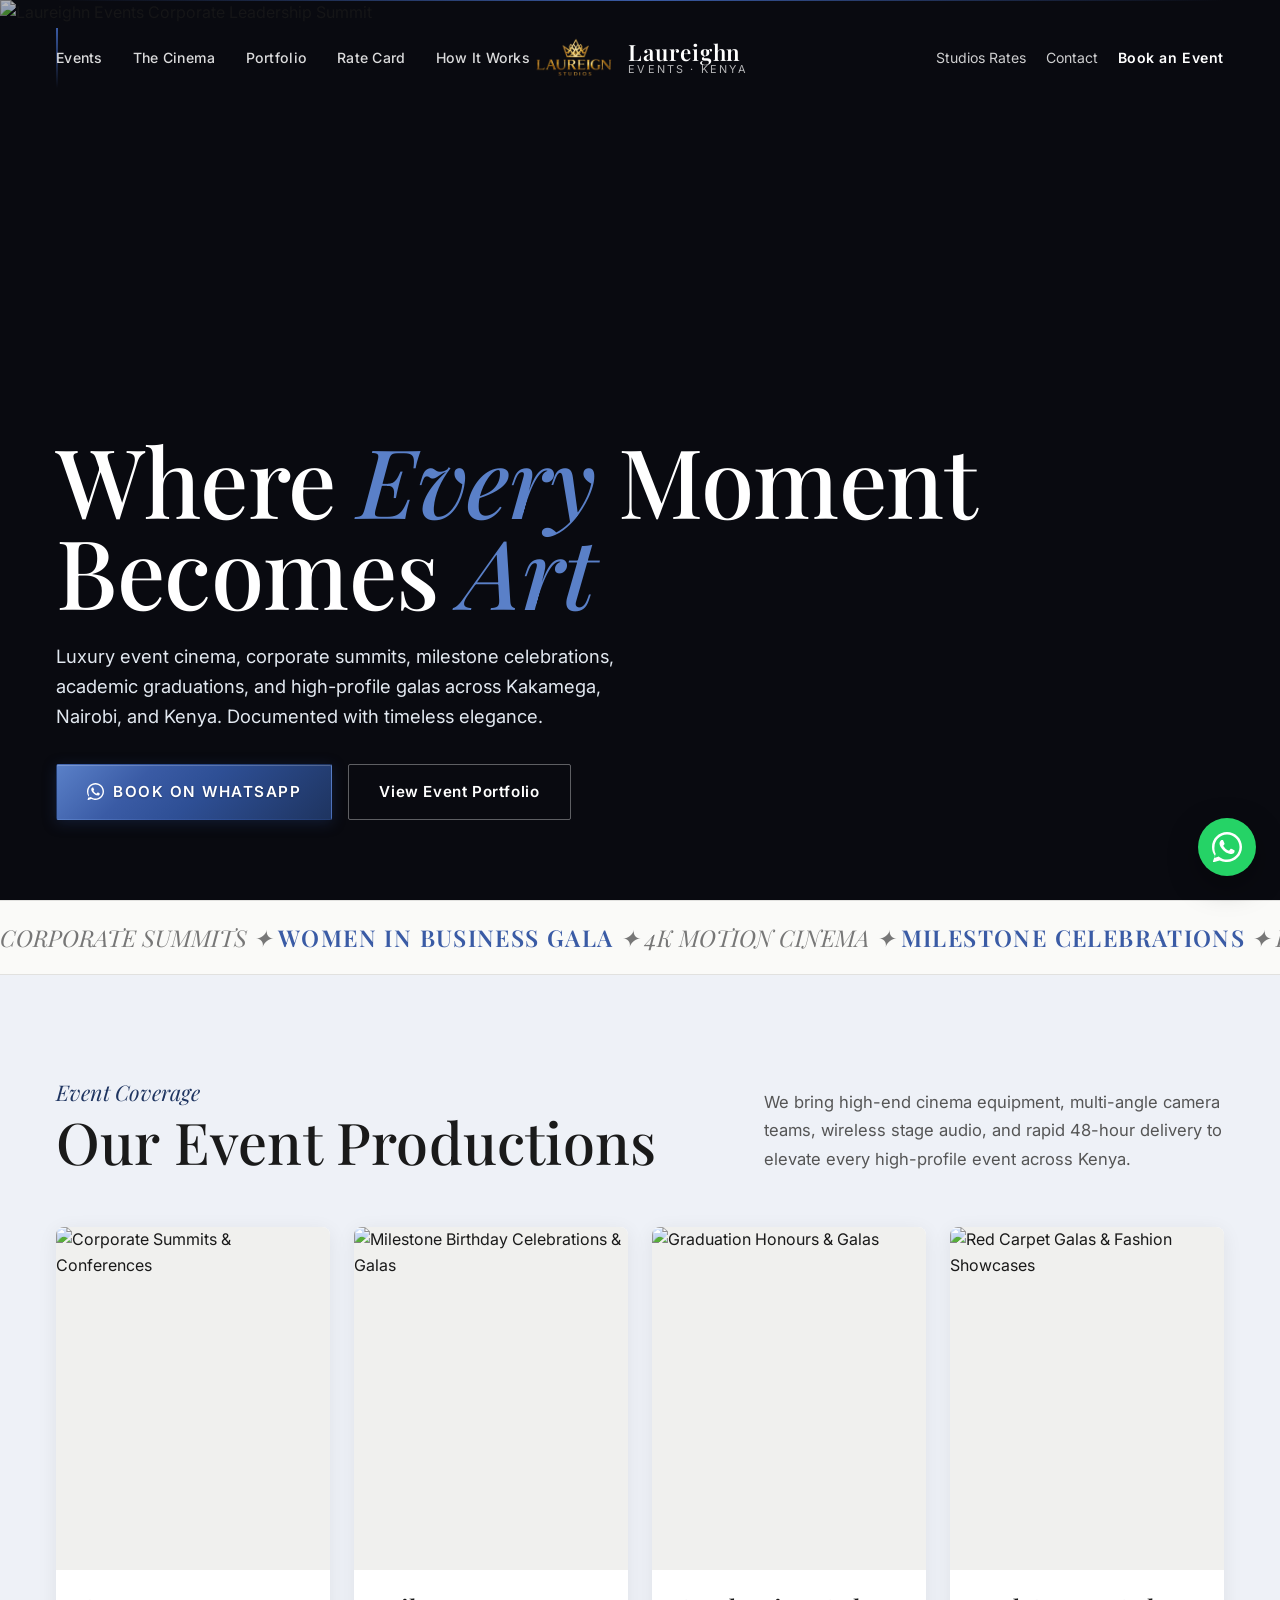
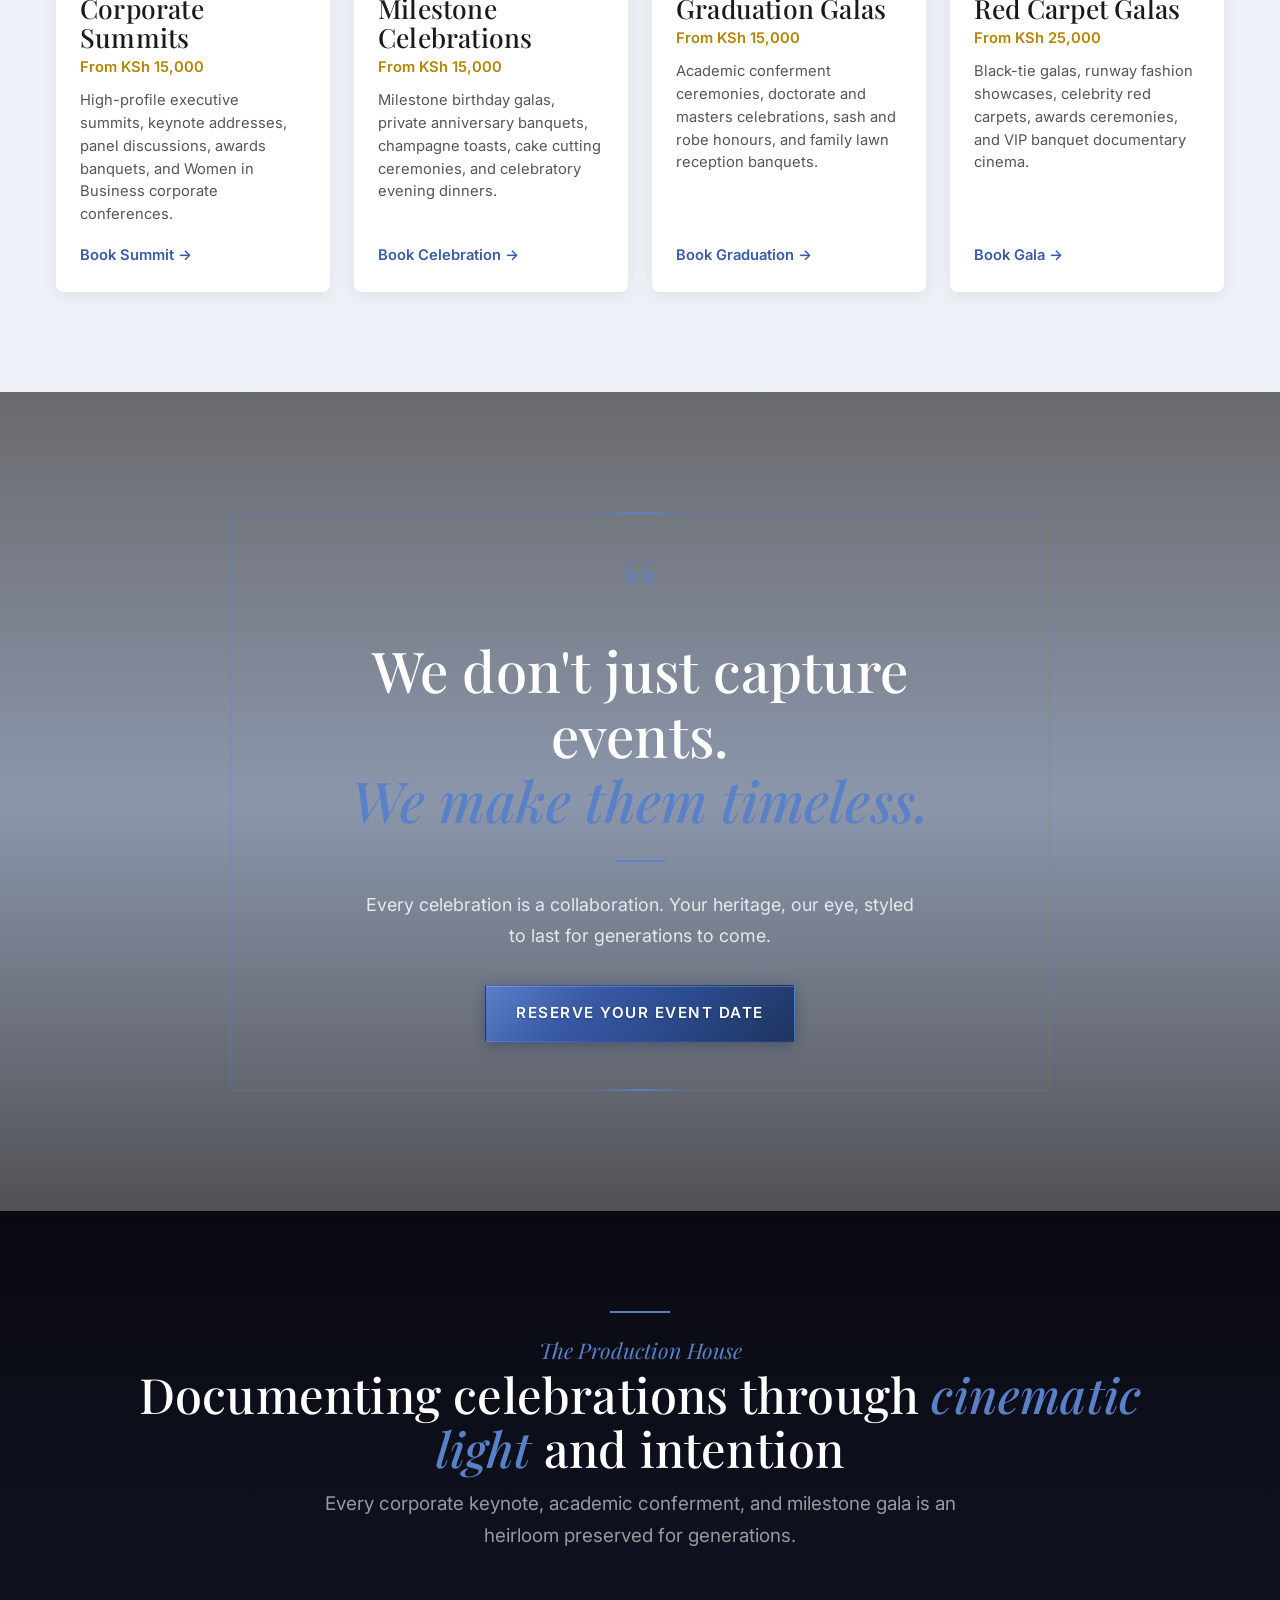
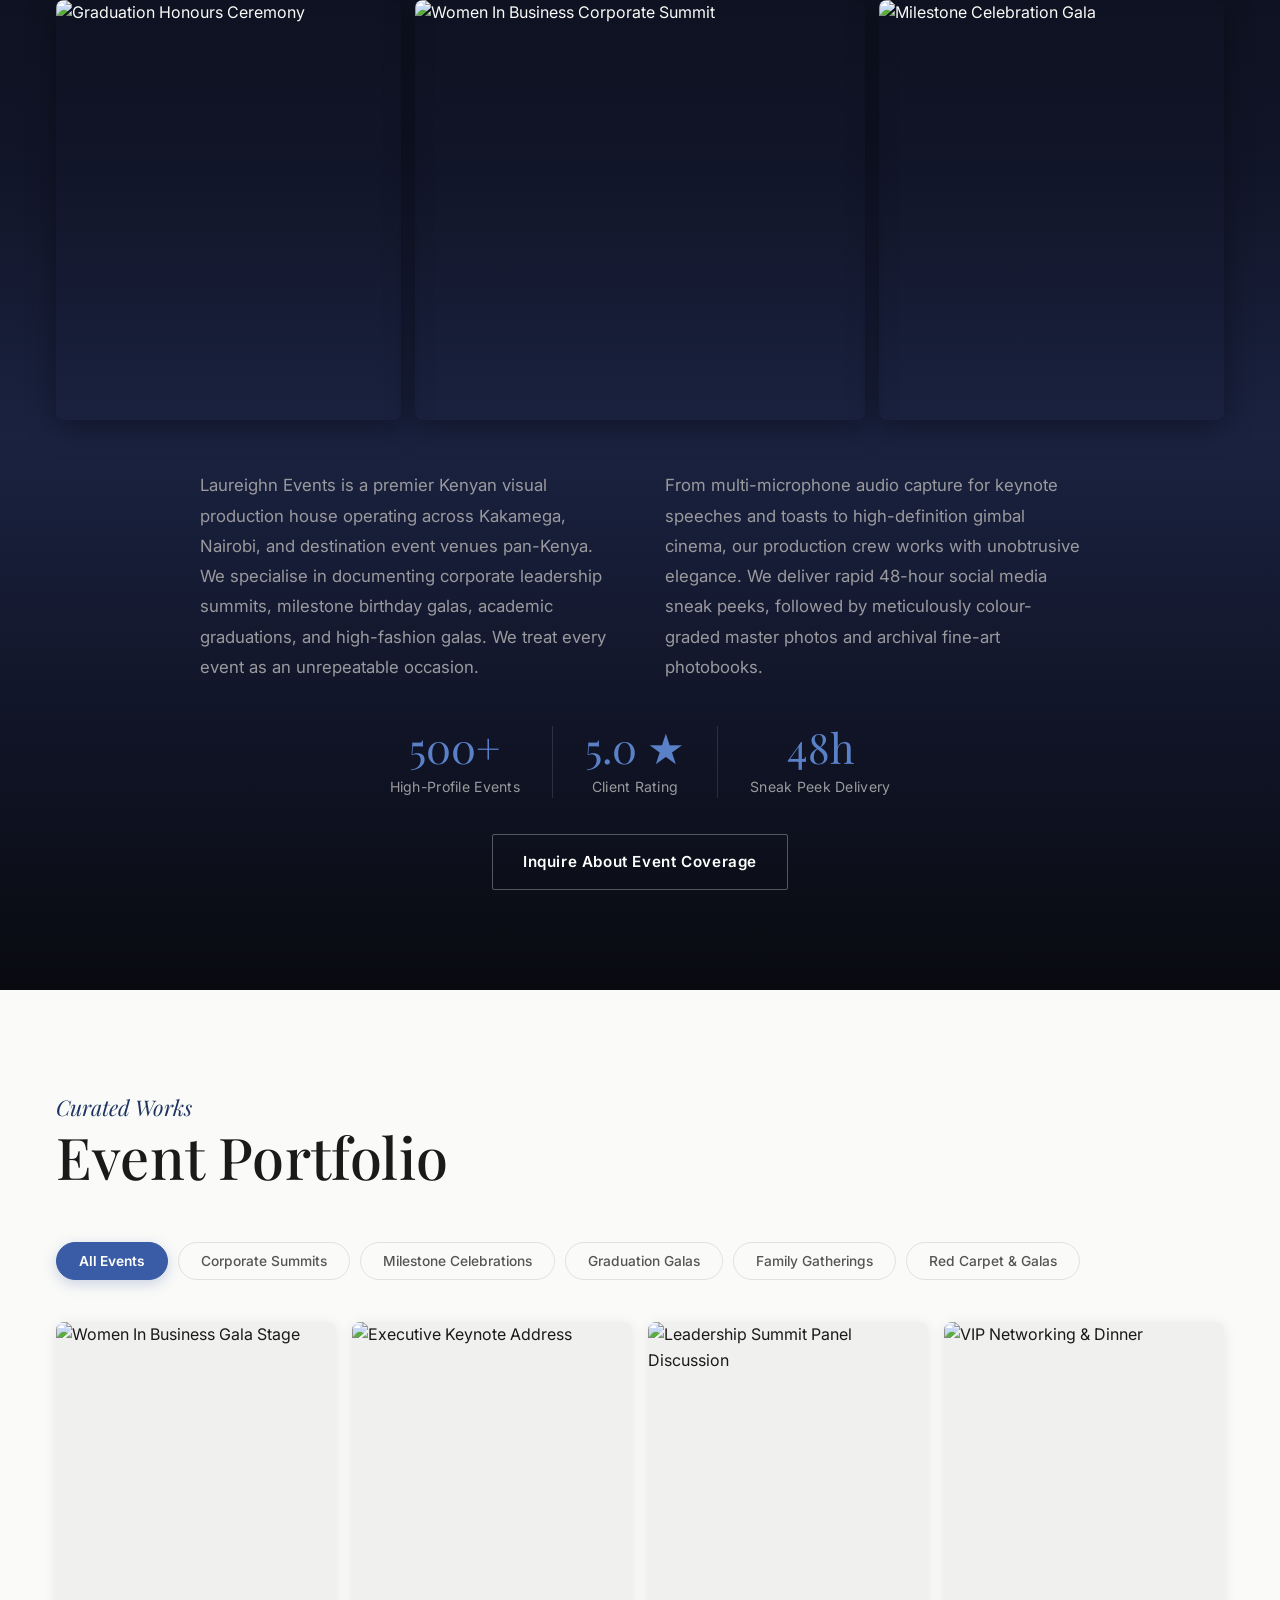
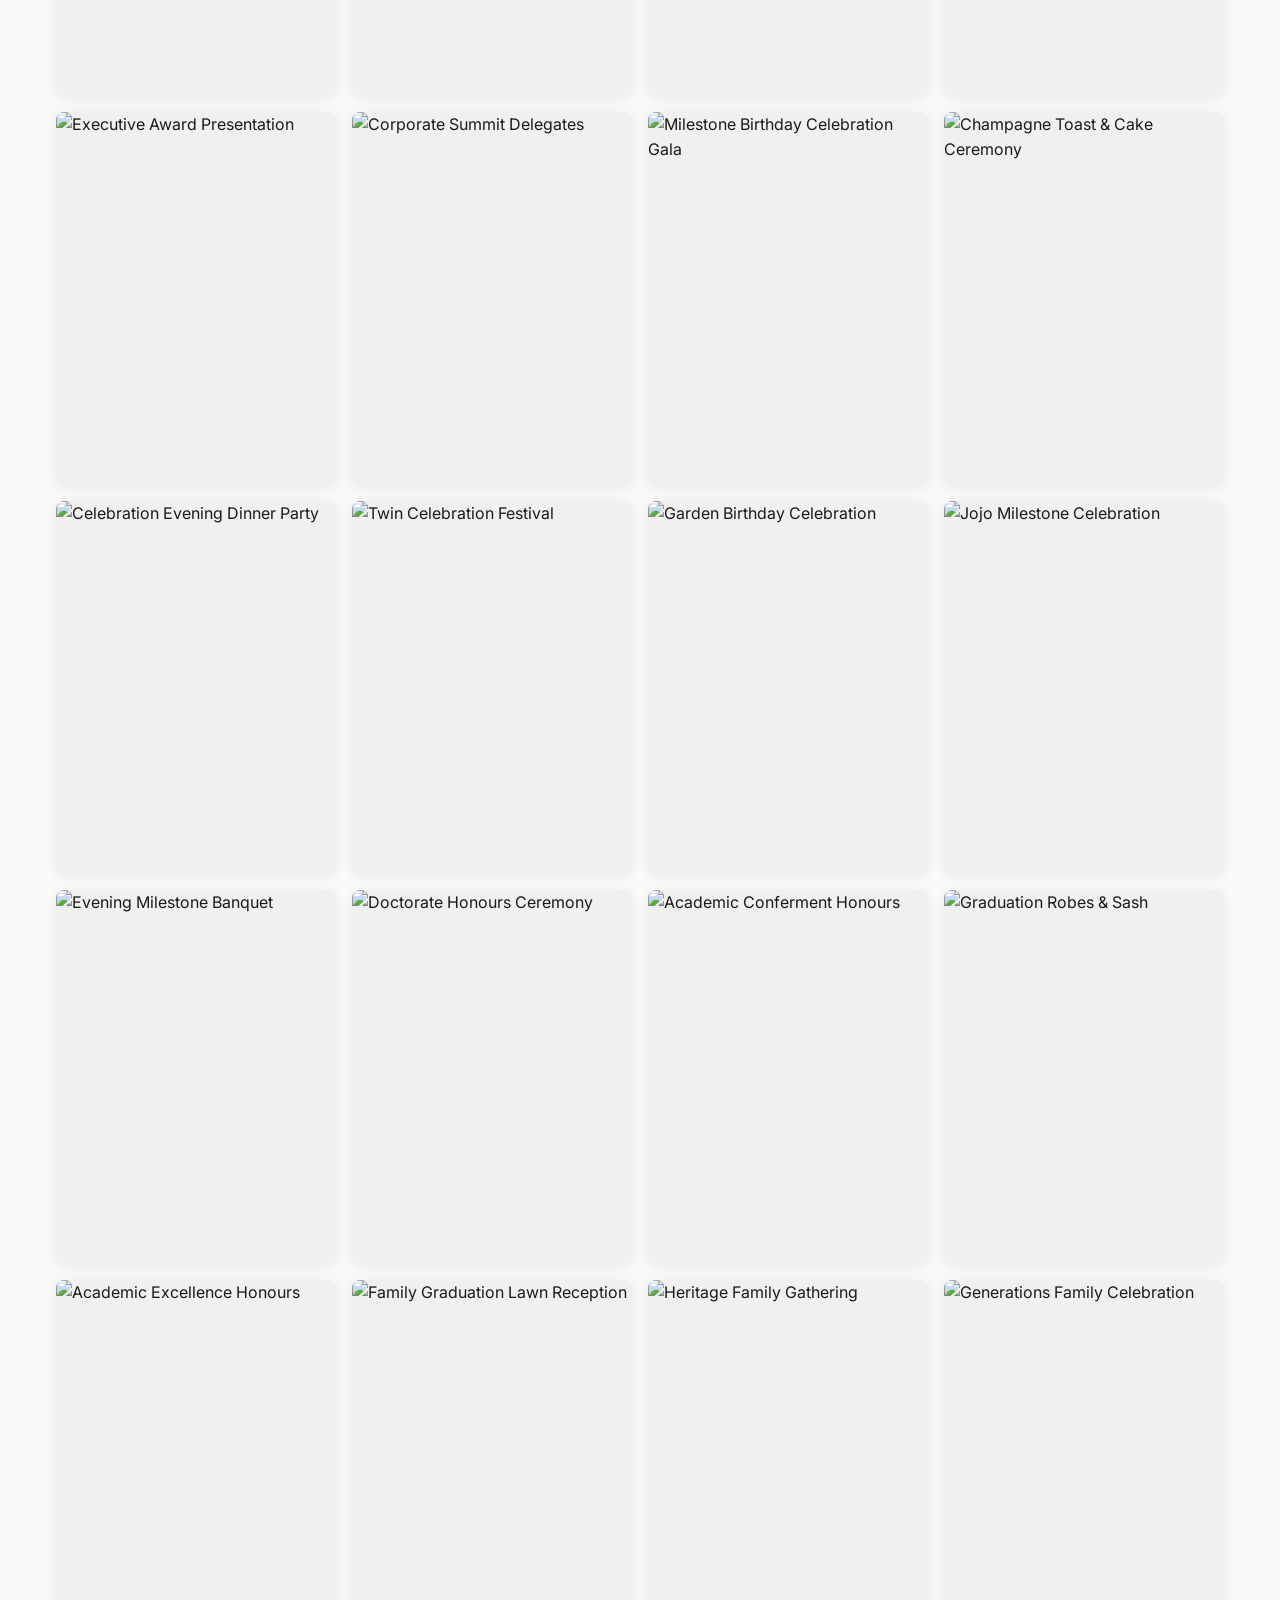
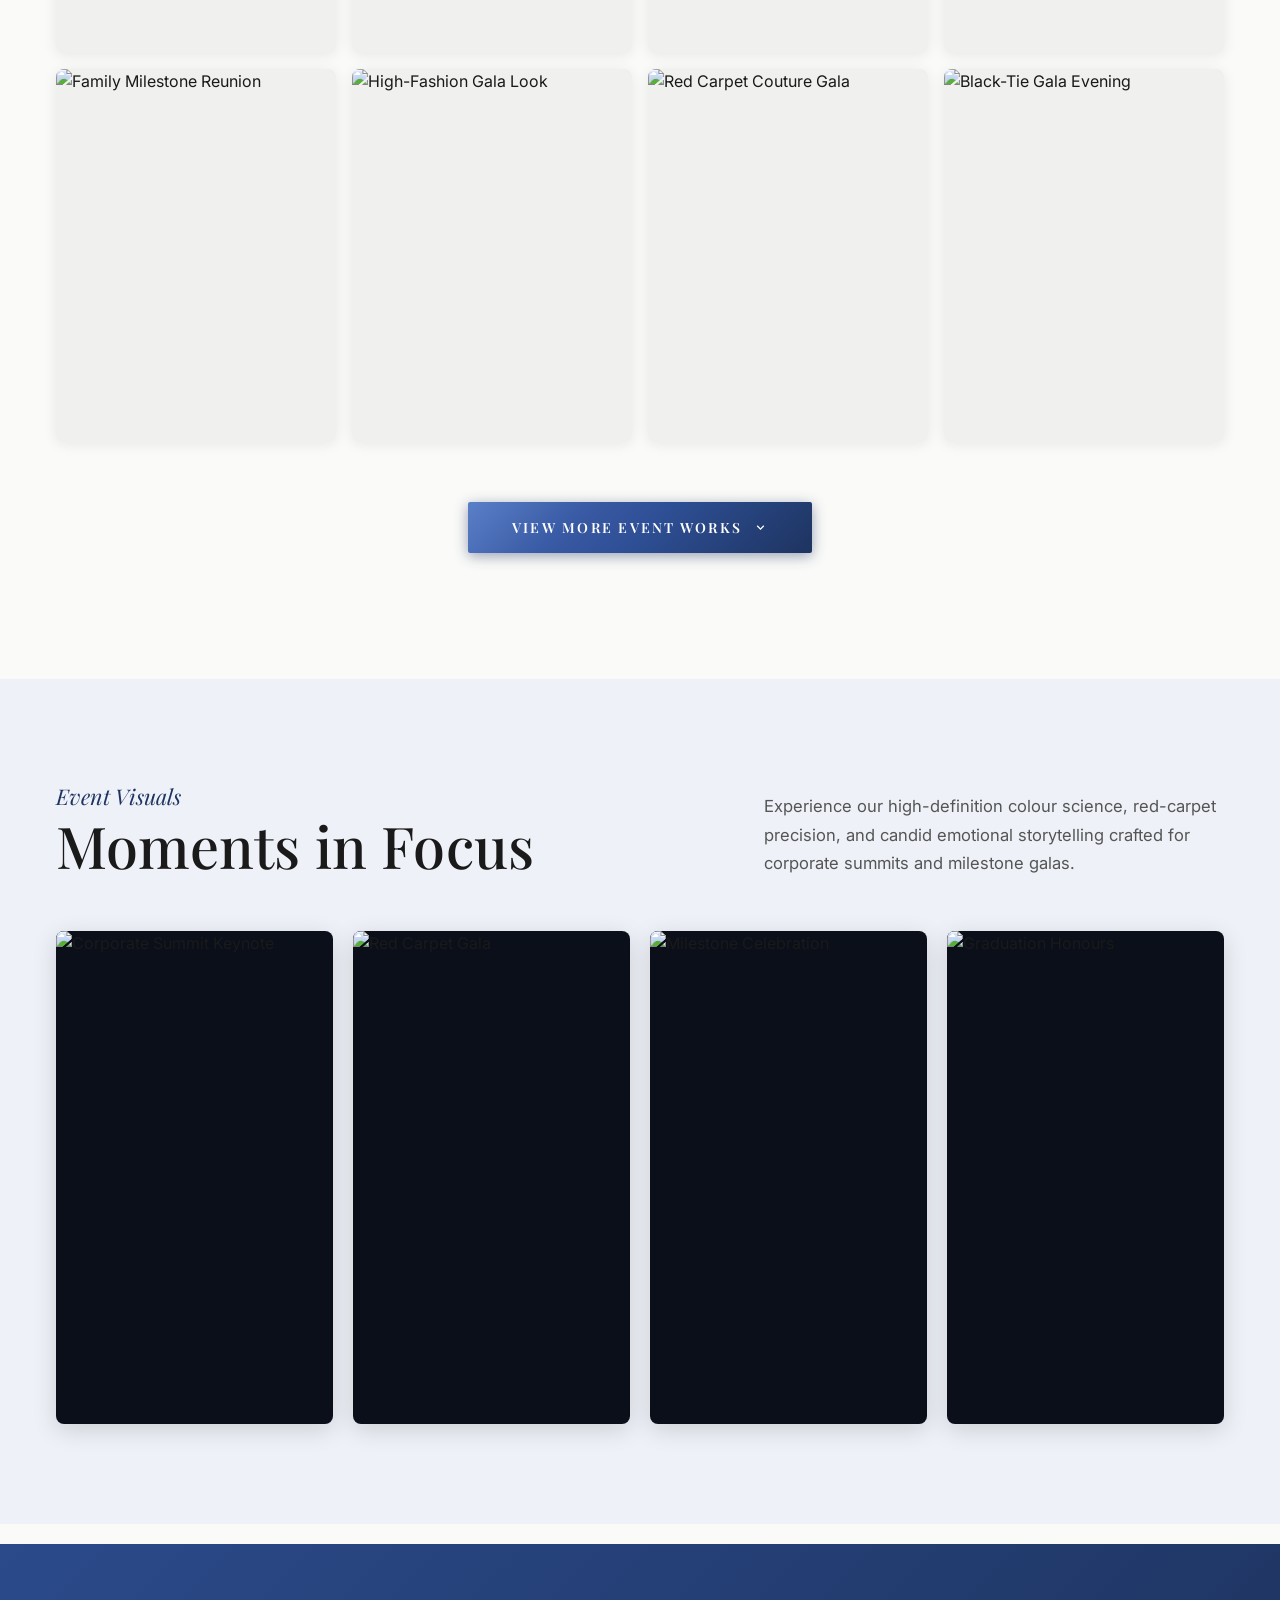
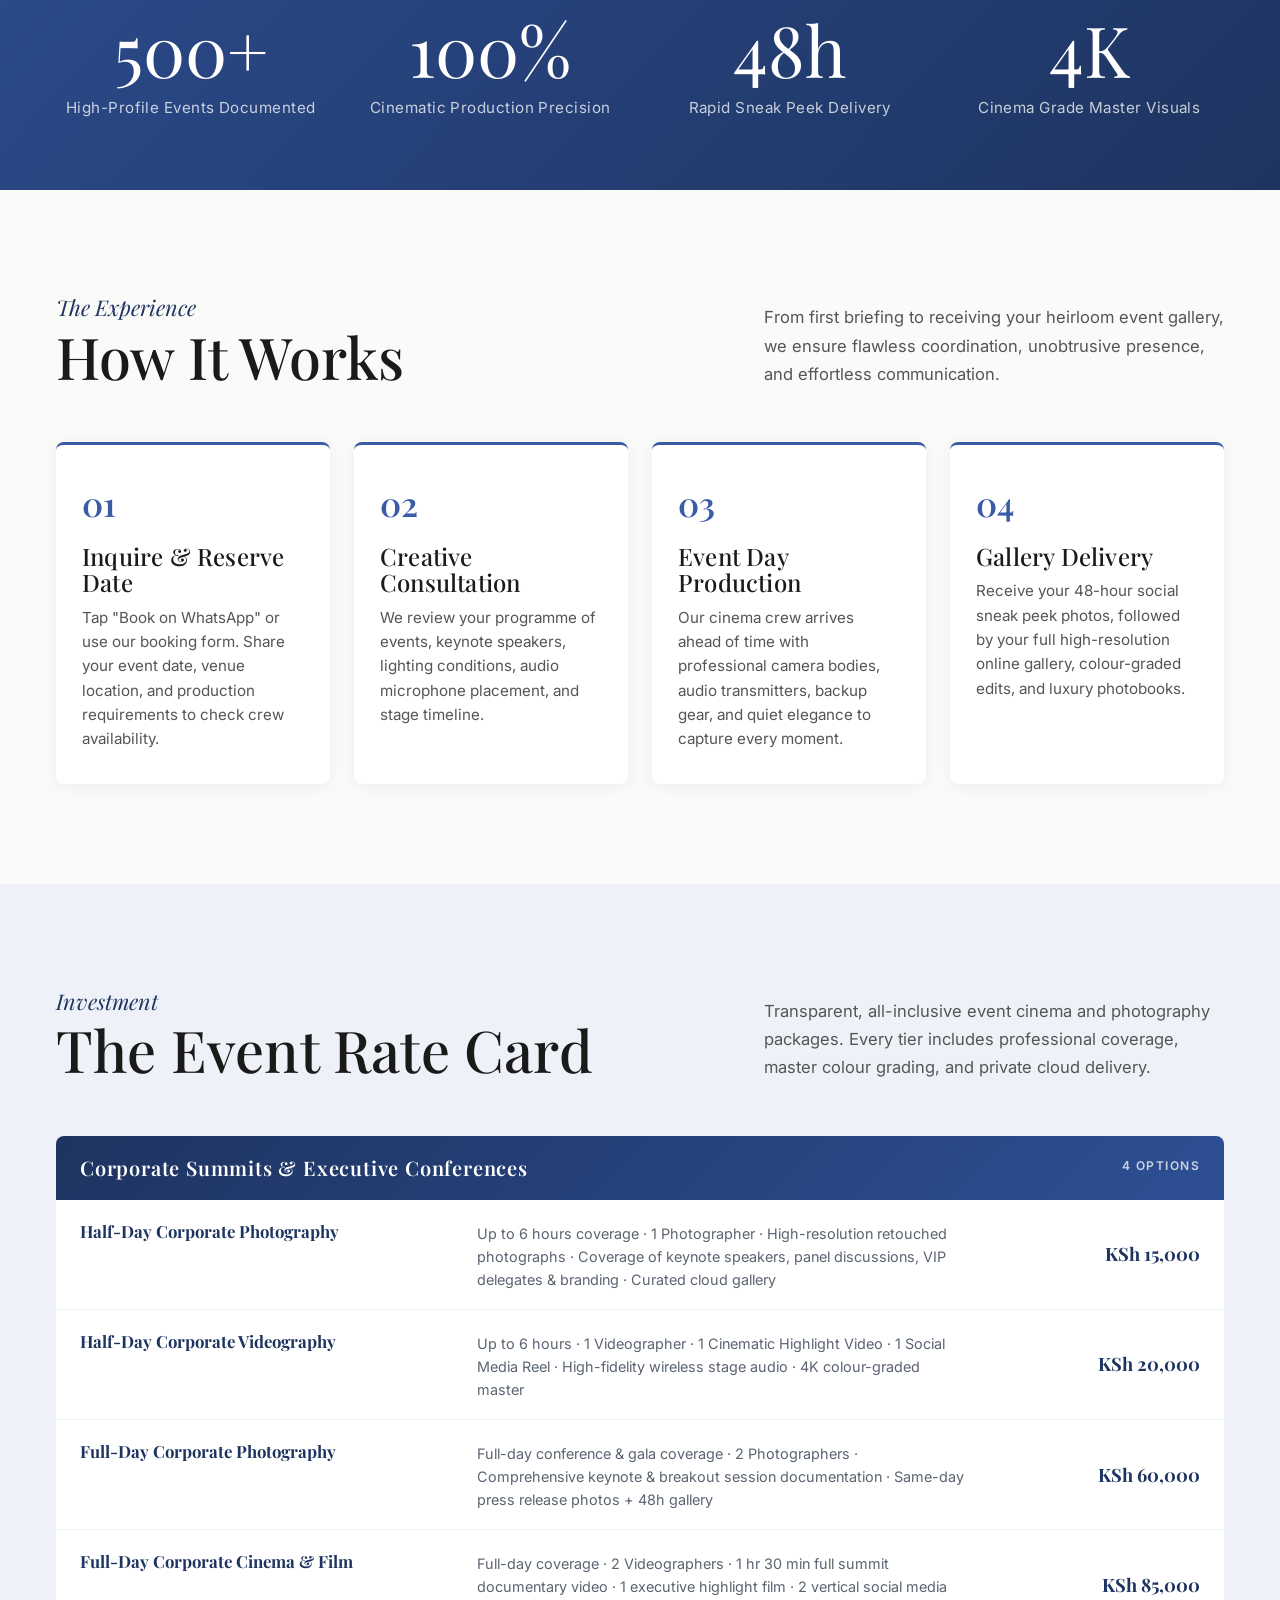
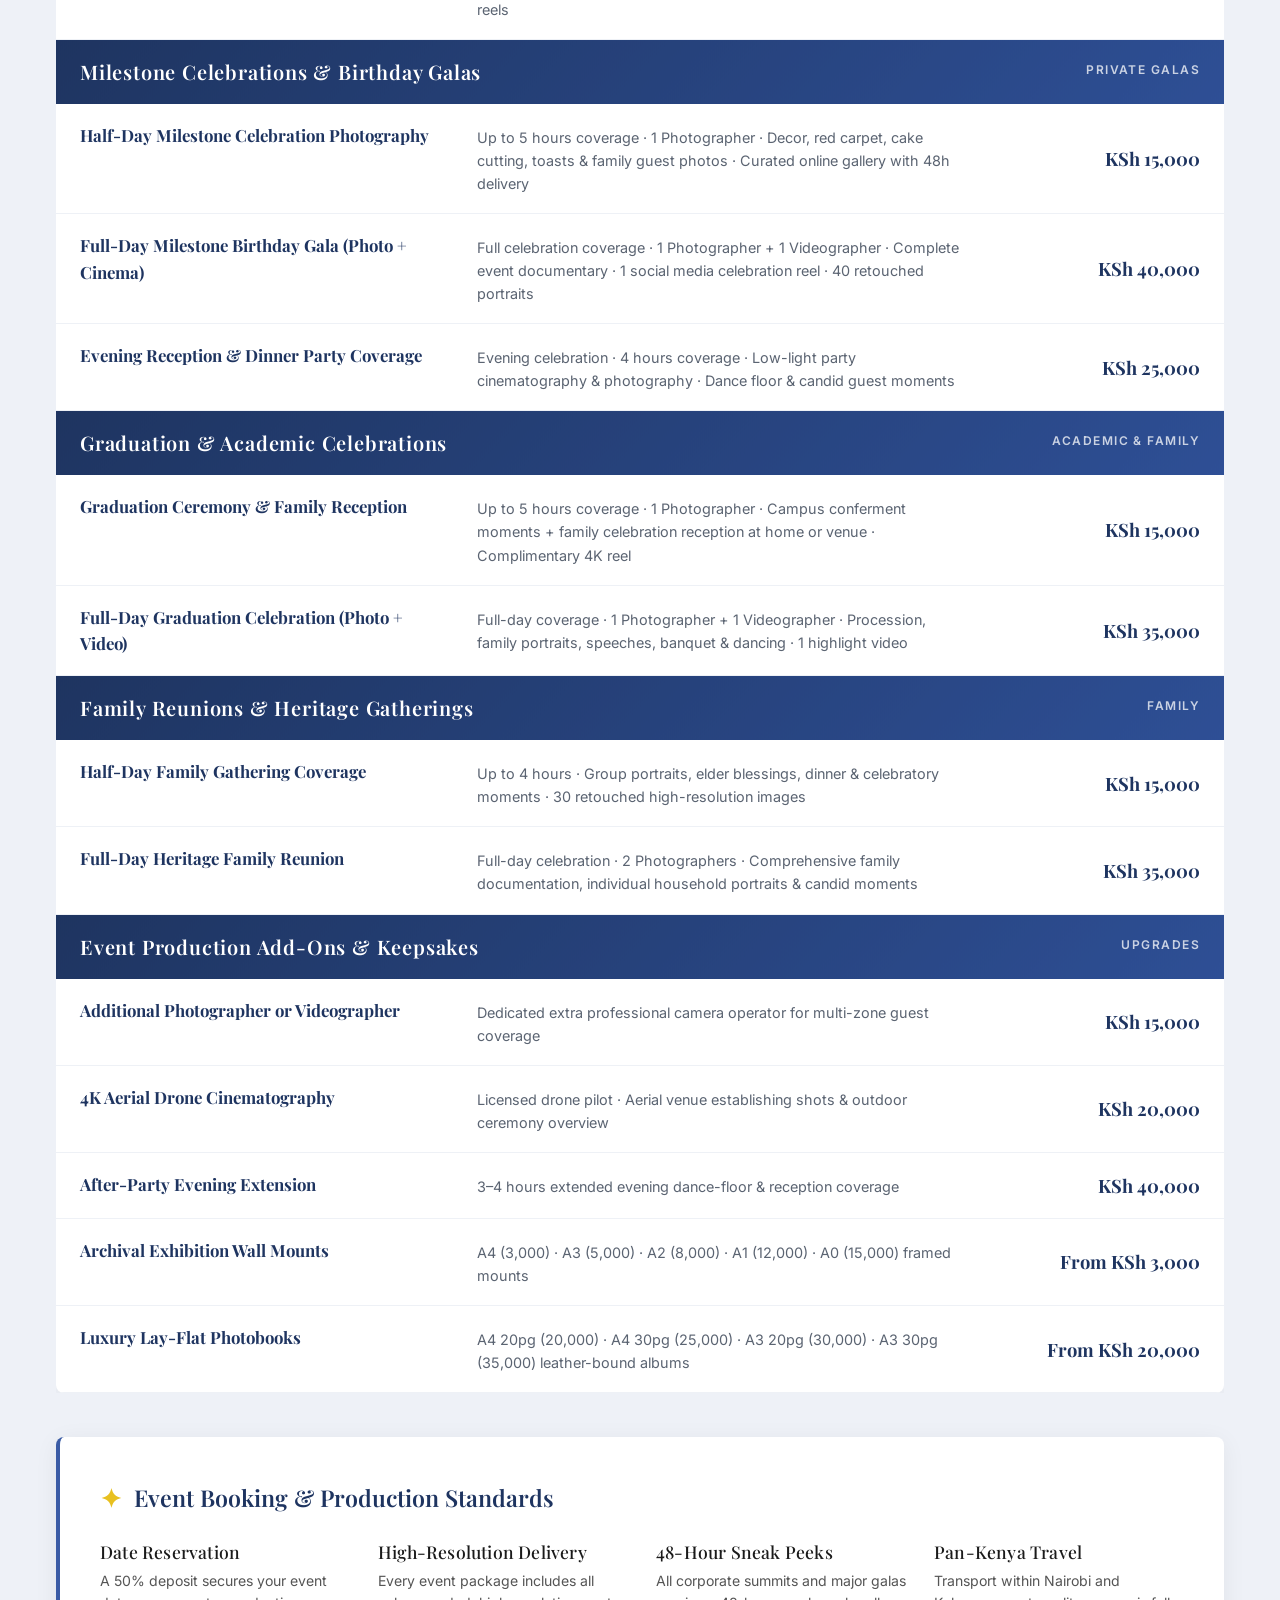
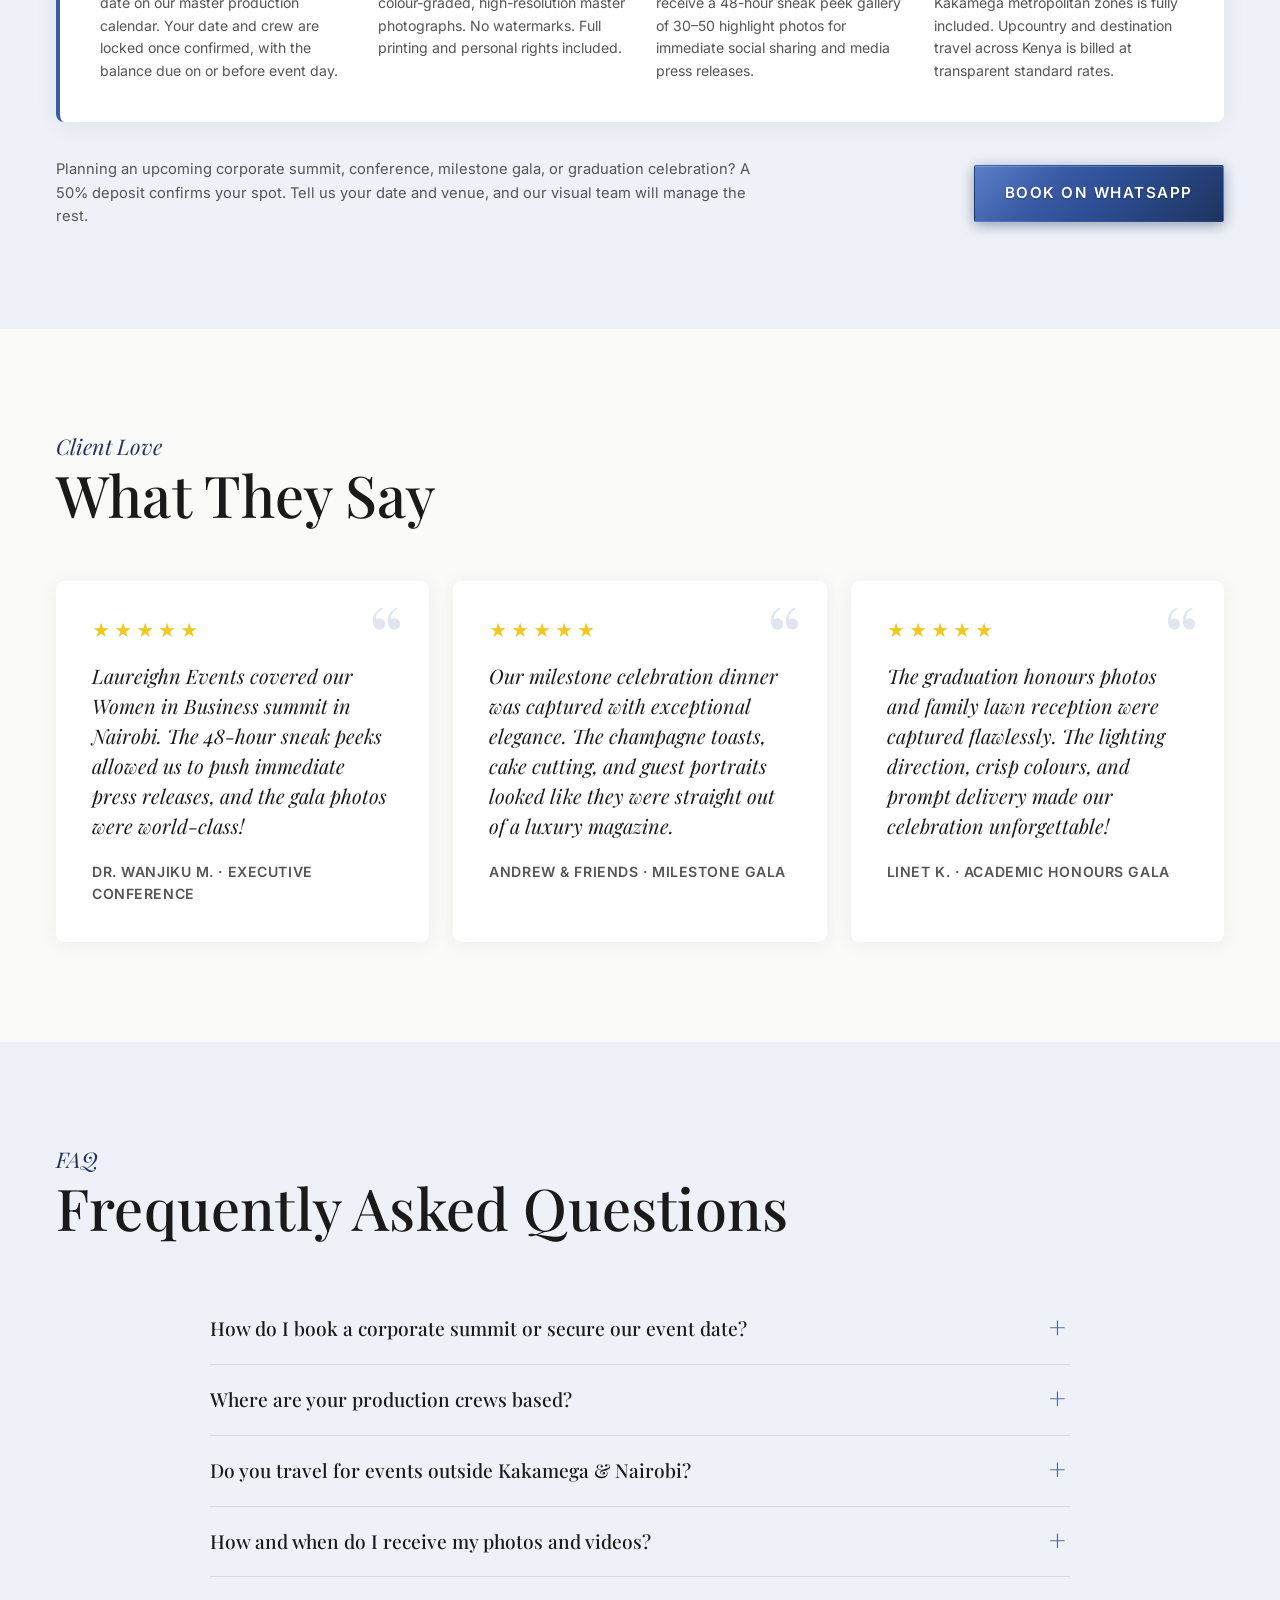
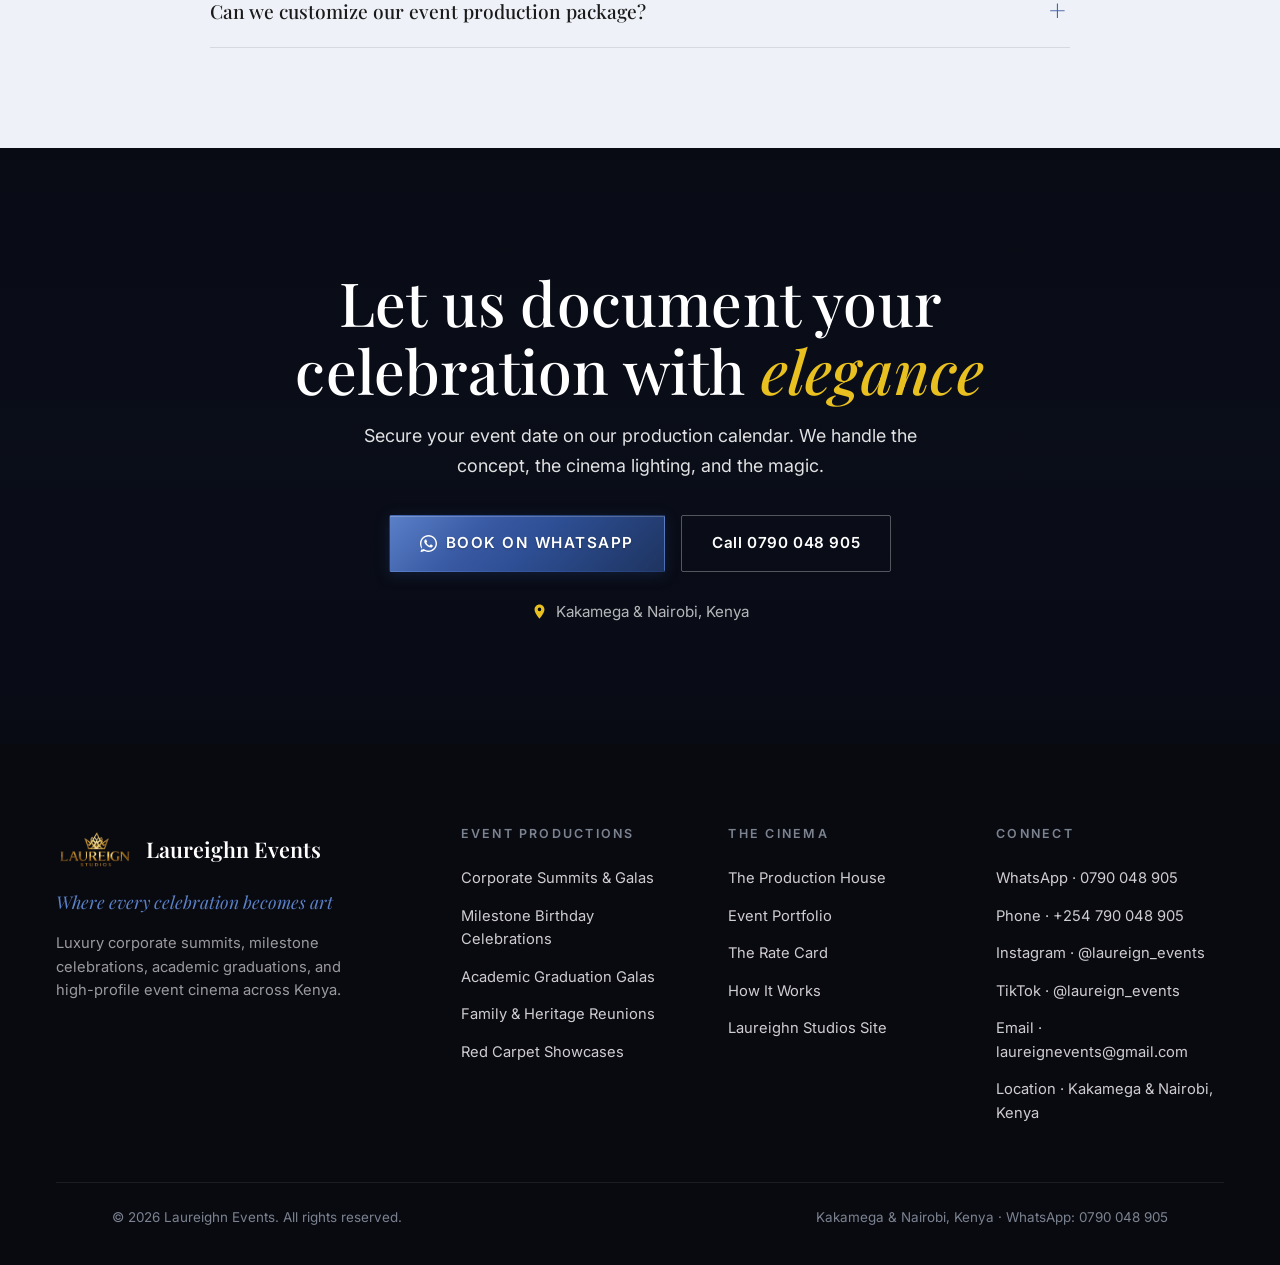
==== commit 89b92908: "feat(events): draw 100% of all images exclusively from events/WEBSITE CONTENT" ====
--- a/events/index.html
+++ b/events/index.html
@@ -3,14 +3,14 @@
 <head>
   <meta charset="utf-8">
   <meta name="viewport" content="width=device-width, initial-scale=1.0">
-  <title>Laureighn Events | Luxury Event Cinema, Royal Weddings &amp; Galas · Kenya</title>
-  <meta name="description" content="Laureighn Events: luxury event cinema, royal weddings, traditional ruracio, corporate summits, milestone birthday celebrations and galas across Kakamega, Nairobi and Kenya. Book your date on WhatsApp.">
+  <title>Laureighn Events | Luxury Event Cinema, Corporate Summits &amp; Galas · Kenya</title>
+  <meta name="description" content="Laureighn Events: luxury corporate summits, milestone birthday celebrations, academic graduations, and high-profile galas across Kakamega, Nairobi and Kenya. Book your event on WhatsApp.">
   
   <!-- Open Graph -->
   <meta property="og:type" content="website">
   <meta property="og:title" content="Laureighn Events · Where Every Celebration Becomes Art">
-  <meta property="og:description" content="Luxury event cinema, royal weddings, traditional ruracio, corporate summits, and milestone galas across Kenya. Book your event on WhatsApp.">
-  <meta property="og:image" content="../packages/images/hero.jpg">
+  <meta property="og:description" content="Luxury event cinema, corporate summits, milestone celebrations, and academic galas across Kenya. Book your event on WhatsApp.">
+  <meta property="og:image" content="WEBSITE CONTENT/WOMEN IN BUSINESS EVENT( COOPORATE  EVENTS)/DSC03278.jpg">
   <meta name="theme-color" content="#1E3460">
 
   <!-- Favicon -->
@@ -22,7 +22,7 @@
   <link href="https://fonts.googleapis.com/css2?family=Playfair+Display:ital,wght@0,400;0,500;0,600;0,700;1,400;1,500;1,600&family=Inter:wght@300;400;500;600;700&display=swap" rel="stylesheet">
 
   <!-- Clean Editorial Stylesheet (Haus of AL Studios Style) -->
-  <link rel="stylesheet" href="css/events.css?v=20261003_v3">
+  <link rel="stylesheet" href="css/events.css?v=20261003_v4">
 </head>
 <body class="home">
 
@@ -69,21 +69,20 @@
     </a>
   </div>
 
-  <!-- HERO -->
+  <!-- HERO (100% Real Event Imagery from WEBSITE CONTENT) -->
   <section class="hero">
     <div class="hero-slides" id="heroSlides">
-      <!-- 100% Real Event Imagery (No Studio Backdrops) -->
       <div class="hero-slide active">
-        <img src="../packages/images/hero.jpg" alt="Laureighn Events Royal Wedding Nuptials" style="object-position:50% 25%">
+        <img src="WEBSITE CONTENT/WOMEN IN BUSINESS EVENT( COOPORATE  EVENTS)/DSC03278.jpg" alt="Laureighn Events Corporate Leadership Summit" style="object-position:50% 25%">
       </div>
       <div class="hero-slide">
-        <img src="../packages/samples/events/traditional-wedding/cover.jpg" alt="Laureighn Events Traditional Ruracio Celebration" style="object-position:50% 25%">
+        <img src="WEBSITE CONTENT/BIRTHDAY SHOOT/ANDREW/IMG_2370.jpg" alt="Laureighn Events Milestone Celebration Gala" style="object-position:50% 20%">
       </div>
       <div class="hero-slide">
-        <img src="../packages/samples/events/corporate-event/COPORATE EVENT COVERAGE.jpg" alt="Laureighn Events Corporate Leadership Summit" style="object-position:50% 30%">
+        <img src="WEBSITE CONTENT/STUDIO SESSIONS/GRADUATION/LINET 0796300957/_R2A7247.JPG" alt="Laureighn Events Academic Graduation Honours" style="object-position:50% 25%">
       </div>
       <div class="hero-slide">
-        <img src="../packages/samples/events/hotel-events/cover.jpg" alt="Laureighn Events Luxury Hotel Gala Banquet" style="object-position:50% 25%">
+        <img src="WEBSITE CONTENT/STUDIO SESSIONS/FASHION/Lilian folder/3O7A0003.jpg" alt="Laureighn Events Red Carpet Gala Showcase" style="object-position:50% 25%">
       </div>
     </div>
     <div class="hero-frame"></div>
@@ -96,7 +95,7 @@
         <span class="word it" style="animation-delay:.7s">Art</span>
       </h1>
       <p class="sub word" style="animation-delay:.85s">
-        Luxury event cinema, royal weddings, traditional ruracio, corporate summits, and milestone galas across Kakamega, Nairobi, and Kenya. Documented with timeless elegance.
+        Luxury event cinema, corporate summits, milestone celebrations, academic graduations, and high-profile galas across Kakamega, Nairobi, and Kenya. Documented with timeless elegance.
       </p>
       <div class="cta-row word" style="animation-delay:1s">
         <a href="#" class="btn btn-pri" onclick="openWA();return false">
@@ -113,12 +112,12 @@
   <!-- MARQUEE STRIP -->
   <div class="marquee">
     <div class="marquee-t">
-      <span>ROYAL WEDDINGS ✦ <b>TRADITIONAL RURACIO</b> ✦ 4K MOTION CINEMA ✦ <b>CORPORATE SUMMITS &amp; CONFERENCES</b> ✦ KAKAMEGA &amp; NAIROBI ✦ <b>MILESTONE BIRTHDAY CELEBRATIONS</b> ✦ 48-HOUR SNEAK PEEKS ✦ <b>HOTEL &amp; GALA BANQUETS</b> ✦ GRADUATIONS ✦</span>
-      <span>ROYAL WEDDINGS ✦ <b>TRADITIONAL RURACIO</b> ✦ 4K MOTION CINEMA ✦ <b>CORPORATE SUMMITS &amp; CONFERENCES</b> ✦ KAKAMEGA &amp; NAIROBI ✦ <b>MILESTONE BIRTHDAY CELEBRATIONS</b> ✦ 48-HOUR SNEAK PEEKS ✦ <b>HOTEL &amp; GALA BANQUETS</b> ✦ GRADUATIONS ✦</span>
+      <span>CORPORATE SUMMITS ✦ <b>WOMEN IN BUSINESS GALA</b> ✦ 4K MOTION CINEMA ✦ <b>MILESTONE CELEBRATIONS</b> ✦ KAKAMEGA &amp; NAIROBI ✦ <b>DOCTORATE &amp; ACADEMIC GRADUATIONS</b> ✦ 48-HOUR SNEAK PEEKS ✦ <b>RED CARPET GALAS</b> ✦ VIP BANQUETS ✦</span>
+      <span>CORPORATE SUMMITS ✦ <b>WOMEN IN BUSINESS GALA</b> ✦ 4K MOTION CINEMA ✦ <b>MILESTONE CELEBRATIONS</b> ✦ KAKAMEGA &amp; NAIROBI ✦ <b>DOCTORATE &amp; ACADEMIC GRADUATIONS</b> ✦ 48-HOUR SNEAK PEEKS ✦ <b>RED CARPET GALAS</b> ✦ VIP BANQUETS ✦</span>
     </div>
   </div>
 
-  <!-- OUR EVENT SERVICES (100% Real Event Categories) -->
+  <!-- OUR EVENT PRODUCTIONS (100% Real Event Categories from WEBSITE CONTENT) -->
   <section class="blk alt" id="services">
     <div class="wrap">
       <div class="sechead">
@@ -127,70 +126,70 @@
           <h2 class="reveal d1">Our Event Productions</h2>
         </div>
         <p class="reveal d2">
-          We bring high-end cinema equipment, multi-angle camera teams, wireless stage audio, and aerial drone coverage to elevate every high-profile celebration across Kenya.
+          We bring high-end cinema equipment, multi-angle camera teams, wireless stage audio, and rapid 48-hour delivery to elevate every high-profile event across Kenya.
         </p>
       </div>
 
       <div class="sgrid">
-        <!-- 01 Royal Weddings -->
+        <!-- 01 Corporate Summits & Conferences -->
         <div class="scard reveal">
           <div class="ph">
-            <img src="../packages/images/hero.jpg" alt="Laureighn Events Royal Wedding Coverage" loading="lazy">
-          </div>
-          <div class="bd">
-            <h3>Royal Weddings</h3>
-            <div class="price">From KSh 60,000</div>
-            <p>Full-day wedding cinema &amp; photography. Dual-camera coverage, aerial drone footage, high-fidelity vows audio, and luxury lay-flat photobooks.</p>
-            <a href="#" class="pick" onclick="openBk('Royal Wedding');return false">Book Wedding →</a>
-          </div>
-        </div>
-
-        <!-- 02 Traditional Ruracio -->
-        <div class="scard reveal d1">
-          <div class="ph">
-            <img src="../packages/samples/events/traditional-wedding/cover.jpg" alt="Laureighn Events Traditional Ruracio Ceremonies" loading="lazy">
-          </div>
-          <div class="bd">
-            <h3>Traditional Ruracio</h3>
-            <div class="price">From KSh 60,000</div>
-            <p>Cultural dowry ceremonies, family blessings, vibrant traditional attire, and celebratory dance documented with vivid African colours and cinematic pacing.</p>
-            <a href="#" class="pick" onclick="openBk('Traditional Ruracio');return false">Book Ruracio →</a>
-          </div>
-        </div>
-
-        <!-- 03 Corporate Summits & Galas -->
-        <div class="scard reveal d2">
-          <div class="ph">
-            <img src="../packages/samples/events/corporate-event/COPORATE EVENT COVERAGE.jpg" alt="Laureighn Events Corporate Summit Coverage" loading="lazy">
+            <img src="WEBSITE CONTENT/WOMEN IN BUSINESS EVENT( COOPORATE  EVENTS)/DSC03286.jpg" alt="Corporate Summits &amp; Conferences" loading="lazy">
           </div>
           <div class="bd">
             <h3>Corporate Summits</h3>
             <div class="price">From KSh 15,000</div>
-            <p>Conferences, executive leadership summits, award galas, and Women in Business summits. Keynote speeches, panel discussions, and 48h media delivery.</p>
+            <p>High-profile executive summits, keynote addresses, panel discussions, awards banquets, and Women in Business corporate conferences.</p>
             <a href="#" class="pick" onclick="openBk('Corporate Summit');return false">Book Summit →</a>
           </div>
         </div>
 
-        <!-- 04 Milestone Celebrations & Birthdays -->
-        <div class="scard reveal d3">
+        <!-- 02 Milestone Celebrations -->
+        <div class="scard reveal d1">
           <div class="ph">
-            <img src="../packages/samples/events/hotel-events/cover.jpg" alt="Laureighn Events Milestone Celebration and Gala" loading="lazy">
+            <img src="WEBSITE CONTENT/BIRTHDAY SHOOT/ANDREW/IMG_2374.jpg" alt="Milestone Birthday Celebrations &amp; Galas" loading="lazy">
           </div>
           <div class="bd">
             <h3>Milestone Celebrations</h3>
             <div class="price">From KSh 15,000</div>
-            <p>Milestone birthday galas, private anniversary dinners, outdoor garden parties, and evening receptions documented with luxury event cinema.</p>
+            <p>Milestone birthday galas, private anniversary banquets, champagne toasts, cake cutting ceremonies, and celebratory evening dinners.</p>
             <a href="#" class="pick" onclick="openBk('Milestone Celebration');return false">Book Celebration →</a>
           </div>
         </div>
-      </div>
-    </div>
-  </section>
-
-  <!-- PARALLAX BAND -->
+
+        <!-- 03 Graduation Galas -->
+        <div class="scard reveal d2">
+          <div class="ph">
+            <img src="WEBSITE CONTENT/STUDIO SESSIONS/GRADUATION/LINET 0796300957/_R2A7258.JPG" alt="Graduation Honours &amp; Galas" loading="lazy">
+          </div>
+          <div class="bd">
+            <h3>Graduation Galas</h3>
+            <div class="price">From KSh 15,000</div>
+            <p>Academic conferment ceremonies, doctorate and masters celebrations, sash and robe honours, and family lawn reception banquets.</p>
+            <a href="#" class="pick" onclick="openBk('Graduation Gala');return false">Book Graduation →</a>
+          </div>
+        </div>
+
+        <!-- 04 Red Carpet & Galas -->
+        <div class="scard reveal d3">
+          <div class="ph">
+            <img src="WEBSITE CONTENT/STUDIO SESSIONS/FASHION/Lilian folder/3O7A0005.jpg" alt="Red Carpet Galas &amp; Fashion Showcases" loading="lazy">
+          </div>
+          <div class="bd">
+            <h3>Red Carpet Galas</h3>
+            <div class="price">From KSh 25,000</div>
+            <p>Black-tie galas, runway fashion showcases, celebrity red carpets, awards ceremonies, and VIP banquet documentary cinema.</p>
+            <a href="#" class="pick" onclick="openBk('Red Carpet Gala');return false">Book Gala →</a>
+          </div>
+        </div>
+      </div>
+    </div>
+  </section>
+
+  <!-- PARALLAX BAND (from WEBSITE CONTENT) -->
   <section class="band">
     <div class="band-bg">
-      <img src="../packages/images/work-3.jpg" alt="Laureighn Events Timeless Event Cinema" loading="lazy">
+      <img src="WEBSITE CONTENT/WOMEN IN BUSINESS EVENT( COOPORATE  EVENTS)/DSC03282.jpg" alt="Laureighn Events Timeless Visuals" loading="lazy">
     </div>
     <div class="band-in reveal">
       <span class="band-quote">&ldquo;</span>
@@ -203,29 +202,29 @@
     </div>
   </section>
 
-  <!-- INTRO / THE VISUAL CINEMA (100% Real Event Triptych) -->
+  <!-- INTRO / THE PRODUCTION HOUSE (100% Real Event Triptych from WEBSITE CONTENT) -->
   <section class="blk dark intro-dark" id="about">
     <div class="wrap">
       <div class="intro-ed">
         <div class="gold-line reveal" style="margin:0 auto 20px"></div>
         <div class="label reveal d1">The Production House</div>
         <h2 class="reveal d2">Documenting celebrations through <em>cinematic light</em> and intention</h2>
-        <p class="lead reveal d3">Every royal ceremony, cultural rite, and grand gala is an heirloom preserved for generations.</p>
-      </div>
-
-      <!-- Real Event Triptych: Traditional Ruracio + Royal Wedding + Corporate Gala -->
+        <p class="lead reveal d3">Every corporate keynote, academic conferment, and milestone gala is an heirloom preserved for generations.</p>
+      </div>
+
+      <!-- Real Event Triptych: Graduation + Corporate Summit + Milestone Celebration -->
       <div class="triptych reveal d3">
-        <img src="../packages/samples/events/traditional-wedding/BRA (2).jpg" alt="Traditional Ruracio Ceremony" loading="lazy" style="object-position:50% 20%">
-        <img src="../packages/images/hero.jpg" alt="Royal Wedding Nuptials" loading="lazy" style="object-position:50% 25%">
-        <img src="../packages/images/work-8.jpg" alt="Executive Corporate Summit Gala" loading="lazy" style="object-position:50% 20%">
+        <img src="WEBSITE CONTENT/STUDIO SESSIONS/GRADUATION/LINET 0796300957/_R2A7261.JPG" alt="Graduation Honours Ceremony" loading="lazy" style="object-position:50% 20%">
+        <img src="WEBSITE CONTENT/WOMEN IN BUSINESS EVENT( COOPORATE  EVENTS)/DSC03278.jpg" alt="Women In Business Corporate Summit" loading="lazy" style="object-position:50% 25%">
+        <img src="WEBSITE CONTENT/BIRTHDAY SHOOT/ANDREW/IMG_2370.jpg" alt="Milestone Celebration Gala" loading="lazy" style="object-position:50% 20%">
       </div>
 
       <div class="intro-cols reveal d4">
         <p>
-          Laureighn Events is a premier Kenyan visual production house operating across Kakamega, Nairobi, and destination event venues pan-Kenya. We specialise in documenting royal weddings, traditional ruracio ceremonies, corporate leadership summits, milestone birthday galas, and academic graduations. We treat every event as an unrepeatable cinematic occasion.
+          Laureighn Events is a premier Kenyan visual production house operating across Kakamega, Nairobi, and destination event venues pan-Kenya. We specialise in documenting corporate leadership summits, milestone birthday galas, academic graduations, and high-fashion galas. We treat every event as an unrepeatable occasion.
         </p>
         <p>
-          From multi-microphone audio capture for vows and keynote speeches to 4K gimbal cinema and drone aerials, our production crew works with unobtrusive elegance. We deliver rapid 48-hour social media sneak peeks, followed by meticulously colour-graded master films and archival fine-art photobooks.
+          From multi-microphone audio capture for keynote speeches and toasts to high-definition gimbal cinema, our production crew works with unobtrusive elegance. We deliver rapid 48-hour social media sneak peeks, followed by meticulously colour-graded master photos and archival fine-art photobooks.
         </p>
       </div>
 
@@ -252,7 +251,7 @@
     </div>
   </section>
 
-  <!-- PORTFOLIO GALLERY (100% Real Event Imagery) -->
+  <!-- PORTFOLIO GALLERY (100% Real Event Imagery from WEBSITE CONTENT) -->
   <section class="blk" id="portfolio">
     <div class="wrap">
       <div class="sechead">
@@ -265,110 +264,119 @@
       <!-- Event Category Filter Pills -->
       <div class="filterbar reveal">
         <button class="chip-f on" data-cat="all">All Events</button>
-        <button class="chip-f" data-cat="weddings">Weddings</button>
-        <button class="chip-f" data-cat="traditional">Traditional Ruracio</button>
         <button class="chip-f" data-cat="corporate">Corporate Summits</button>
         <button class="chip-f" data-cat="milestone">Milestone Celebrations</button>
-        <button class="chip-f" data-cat="graduation">Graduation Events</button>
-        <button class="chip-f" data-cat="gala">Gala &amp; Banquets</button>
-      </div>
-
-      <!-- Masonry Grid with 100% Real Event Photos -->
+        <button class="chip-f" data-cat="graduation">Graduation Galas</button>
+        <button class="chip-f" data-cat="family">Family Gatherings</button>
+        <button class="chip-f" data-cat="gala">Red Carpet &amp; Galas</button>
+      </div>
+
+      <!-- Masonry Grid with 100% Real Event Photos from WEBSITE CONTENT -->
       <div class="masonry" id="gallery">
-        <!-- 01 Weddings -->
-        <div class="gitem reveal" data-cat="weddings" onclick="openLB(this)">
-          <img src="../packages/images/hero.jpg" alt="The Royal Vows · Nuptials" loading="lazy">
-          <div class="ov"><span>The Royal Vows</span></div>
-        </div>
-        <div class="gitem reveal" data-cat="weddings" onclick="openLB(this)">
-          <img src="../packages/images/work-1.jpg" alt="Bridal Elegance · Ceremony" loading="lazy">
-          <div class="ov"><span>Bridal Elegance</span></div>
-        </div>
-        <div class="gitem reveal" data-cat="weddings" onclick="openLB(this)">
-          <img src="../packages/samples/events/wedding-coverage/cover.jpg" alt="Garden Nuptials Procession" loading="lazy">
-          <div class="ov"><span>Garden Procession</span></div>
-        </div>
-        <div class="gitem reveal" data-cat="weddings" onclick="openLB(this)">
-          <img src="../packages/images/work-3.jpg" alt="Golden Hour Reception" loading="lazy">
-          <div class="ov"><span>Golden Hour Reception</span></div>
-        </div>
-
-        <!-- 02 Traditional Ruracio -->
-        <div class="gitem reveal" data-cat="traditional" onclick="openLB(this)">
-          <img src="../packages/samples/events/traditional-wedding/cover.jpg" alt="Traditional Ruracio Rite" loading="lazy">
-          <div class="ov"><span>Ruracio Rite &amp; Dowry</span></div>
-        </div>
-        <div class="gitem reveal" data-cat="traditional" onclick="openLB(this)">
-          <img src="../packages/samples/events/traditional-wedding/BRA (2).jpg" alt="Elders Cultural Blessing" loading="lazy">
-          <div class="ov"><span>Elders Cultural Blessing</span></div>
-        </div>
-        <div class="gitem reveal" data-cat="traditional" onclick="openLB(this)">
-          <img src="../packages/samples/events/traditional-wedding/BRA (17).jpg" alt="Cultural Attire &amp; Song" loading="lazy">
-          <div class="ov"><span>Cultural Song &amp; Dance</span></div>
-        </div>
-        <div class="gitem reveal" data-cat="traditional" onclick="openLB(this)">
-          <img src="../packages/samples/events/traditional-wedding/BRA (22).jpg" alt="Family Traditional Exchange" loading="lazy">
-          <div class="ov"><span>Traditional Family Exchange</span></div>
-        </div>
-
-        <!-- 03 Corporate Summits -->
+        <!-- 01 Corporate Summits & Conferences -->
         <div class="gitem reveal" data-cat="corporate" onclick="openLB(this)">
-          <img src="../packages/samples/events/corporate-event/COPORATE EVENT COVERAGE.jpg" alt="Executive Leadership Summit" loading="lazy">
-          <div class="ov"><span>Leadership Summit</span></div>
+          <img src="WEBSITE CONTENT/WOMEN IN BUSINESS EVENT( COOPORATE  EVENTS)/DSC03278.jpg" alt="Women In Business Gala Stage" loading="lazy">
+          <div class="ov"><span>Women In Business Gala</span></div>
         </div>
         <div class="gitem reveal" data-cat="corporate" onclick="openLB(this)">
-          <img src="../packages/images/work-8.jpg" alt="Women In Business Gala Conference" loading="lazy">
-          <div class="ov"><span>Women In Business Gala</span></div>
+          <img src="WEBSITE CONTENT/WOMEN IN BUSINESS EVENT( COOPORATE  EVENTS)/DSC03282.jpg" alt="Executive Keynote Address" loading="lazy">
+          <div class="ov"><span>Executive Keynote</span></div>
         </div>
         <div class="gitem reveal" data-cat="corporate" onclick="openLB(this)">
-          <img src="../packages/images/work-9.jpg" alt="Keynote Address &amp; Panel" loading="lazy">
-          <div class="ov"><span>Keynote Panel Session</span></div>
+          <img src="WEBSITE CONTENT/WOMEN IN BUSINESS EVENT( COOPORATE  EVENTS)/DSC03286.jpg" alt="Leadership Summit Panel Discussion" loading="lazy">
+          <div class="ov"><span>Leadership Summit Panel</span></div>
         </div>
         <div class="gitem reveal" data-cat="corporate" onclick="openLB(this)">
-          <img src="../packages/samples/events/corporate-event/CORPORATE PORTRAIT SHOOT.jpg" alt="Executive Award Presentation" loading="lazy">
-          <div class="ov"><span>Executive Awards Gala</span></div>
-        </div>
-
-        <!-- 04 Milestone Celebrations & Birthday Events -->
+          <img src="WEBSITE CONTENT/WOMEN IN BUSINESS EVENT( COOPORATE  EVENTS)/DSC03291.jpg" alt="VIP Networking &amp; Dinner" loading="lazy">
+          <div class="ov"><span>VIP Networking Gala</span></div>
+        </div>
+        <div class="gitem reveal" data-cat="corporate" onclick="openLB(this)">
+          <img src="WEBSITE CONTENT/WOMEN IN BUSINESS EVENT( COOPORATE  EVENTS)/DSC03303.jpg" alt="Executive Award Presentation" loading="lazy">
+          <div class="ov"><span>Awards Presentation</span></div>
+        </div>
+        <div class="gitem reveal" data-cat="corporate" onclick="openLB(this)">
+          <img src="WEBSITE CONTENT/WOMEN IN BUSINESS EVENT( COOPORATE  EVENTS)/DSC03317.jpg" alt="Corporate Summit Delegates" loading="lazy">
+          <div class="ov"><span>Executive Delegates</span></div>
+        </div>
+
+        <!-- 02 Milestone Celebrations & Birthday Events -->
         <div class="gitem reveal" data-cat="milestone" onclick="openLB(this)">
-          <img src="images/event-milestone-1.jpg" alt="Milestone Birthday Celebration" loading="lazy">
-          <div class="ov"><span>Milestone Birthday Gala</span></div>
+          <img src="WEBSITE CONTENT/BIRTHDAY SHOOT/ANDREW/IMG_2370.jpg" alt="Milestone Birthday Celebration Gala" loading="lazy">
+          <div class="ov"><span>Milestone Celebration Gala</span></div>
         </div>
         <div class="gitem reveal" data-cat="milestone" onclick="openLB(this)">
-          <img src="images/event-milestone-2.jpg" alt="Celebration Toast &amp; Cake Ceremony" loading="lazy">
-          <div class="ov"><span>Celebration Toast &amp; Cake</span></div>
+          <img src="WEBSITE CONTENT/BIRTHDAY SHOOT/ANDREW/IMG_2374.jpg" alt="Champagne Toast &amp; Cake Ceremony" loading="lazy">
+          <div class="ov"><span>Champagne Toast &amp; Cake</span></div>
         </div>
         <div class="gitem reveal" data-cat="milestone" onclick="openLB(this)">
-          <img src="images/event-milestone-3.jpg" alt="Garden Birthday Celebration Event" loading="lazy">
-          <div class="ov"><span>Garden Birthday Festival</span></div>
-        </div>
-
-        <!-- 05 Graduation Events -->
+          <img src="WEBSITE CONTENT/BIRTHDAY SHOOT/ANDREW/IMG_2432.jpg" alt="Celebration Evening Dinner Party" loading="lazy">
+          <div class="ov"><span>Celebration Evening Dinner</span></div>
+        </div>
+        <div class="gitem reveal" data-cat="milestone" onclick="openLB(this)">
+          <img src="WEBSITE CONTENT/BIRTHDAY SHOOT/ARIANA AND CARIANAH/A.JPG" alt="Twin Celebration Festival" loading="lazy">
+          <div class="ov"><span>Twin Celebration Festival</span></div>
+        </div>
+        <div class="gitem reveal" data-cat="milestone" onclick="openLB(this)">
+          <img src="WEBSITE CONTENT/BIRTHDAY SHOOT/ARIANA AND CARIANAH/_J0A4982.JPG" alt="Garden Birthday Celebration" loading="lazy">
+          <div class="ov"><span>Garden Celebration</span></div>
+        </div>
+        <div class="gitem reveal" data-cat="milestone" onclick="openLB(this)">
+          <img src="WEBSITE CONTENT/STUDIO SESSIONS/JOJO BD/FRP_8724.jpg" alt="Jojo Milestone Celebration" loading="lazy">
+          <div class="ov"><span>Jojo Milestone Gala</span></div>
+        </div>
+        <div class="gitem reveal" data-cat="milestone" onclick="openLB(this)">
+          <img src="WEBSITE CONTENT/STUDIO SESSIONS/GLO BD/NDC_0542.JPG" alt="Evening Milestone Banquet" loading="lazy">
+          <div class="ov"><span>Evening Milestone Banquet</span></div>
+        </div>
+
+        <!-- 03 Graduation Events -->
         <div class="gitem reveal" data-cat="graduation" onclick="openLB(this)">
-          <img src="../packages/samples/events/graduation-events/cover.jpg" alt="Doctorate Conferment Ceremony" loading="lazy">
-          <div class="ov"><span>Doctorate Conferment</span></div>
+          <img src="WEBSITE CONTENT/STUDIO SESSIONS/GRADUATION/LINET 0796300957/_R2A7247.JPG" alt="Doctorate Honours Ceremony" loading="lazy">
+          <div class="ov"><span>Doctorate Honours Gala</span></div>
         </div>
         <div class="gitem reveal" data-cat="graduation" onclick="openLB(this)">
-          <img src="../packages/images/work-10.jpg" alt="Graduation Honours Celebration" loading="lazy">
-          <div class="ov"><span>Honours Celebration</span></div>
+          <img src="WEBSITE CONTENT/STUDIO SESSIONS/GRADUATION/LINET 0796300957/_R2A7258.JPG" alt="Academic Conferment Honours" loading="lazy">
+          <div class="ov"><span>Academic Conferment</span></div>
         </div>
         <div class="gitem reveal" data-cat="graduation" onclick="openLB(this)">
-          <img src="../packages/samples/events/graduation-events/DSC09938.JPG" alt="Family Graduation Lawn Reception" loading="lazy">
-          <div class="ov"><span>Graduation Lawn Reception</span></div>
-        </div>
-
-        <!-- 06 Gala & Hospitality -->
+          <img src="WEBSITE CONTENT/STUDIO SESSIONS/GRADUATION/LINET 0796300957/_R2A7261.JPG" alt="Graduation Robes &amp; Sash" loading="lazy">
+          <div class="ov"><span>Graduation Sash &amp; Robes</span></div>
+        </div>
+        <div class="gitem reveal" data-cat="graduation" onclick="openLB(this)">
+          <img src="WEBSITE CONTENT/STUDIO SESSIONS/GRADUATION/HADDY/SHE_1757.JPG" alt="Academic Excellence Honours" loading="lazy">
+          <div class="ov"><span>Academic Excellence</span></div>
+        </div>
+        <div class="gitem reveal" data-cat="graduation" onclick="openLB(this)">
+          <img src="WEBSITE CONTENT/STUDIO SESSIONS/GRADUATION/New folder/PRI_5363.jpg" alt="Family Graduation Lawn Reception" loading="lazy">
+          <div class="ov"><span>Family Graduation Reception</span></div>
+        </div>
+
+        <!-- 04 Family Gatherings -->
+        <div class="gitem reveal" data-cat="family" onclick="openLB(this)">
+          <img src="WEBSITE CONTENT/STUDIO SESSIONS/FAMILY/IMG_0010.JPG" alt="Heritage Family Gathering" loading="lazy">
+          <div class="ov"><span>Heritage Family Gathering</span></div>
+        </div>
+        <div class="gitem reveal" data-cat="family" onclick="openLB(this)">
+          <img src="WEBSITE CONTENT/STUDIO SESSIONS/FAMILY/IMG_0015.JPG" alt="Generations Family Celebration" loading="lazy">
+          <div class="ov"><span>Generations Celebration</span></div>
+        </div>
+        <div class="gitem reveal" data-cat="family" onclick="openLB(this)">
+          <img src="WEBSITE CONTENT/STUDIO SESSIONS/FAMILY/IMG_0036.JPG" alt="Family Milestone Reunion" loading="lazy">
+          <div class="ov"><span>Family Milestone Reunion</span></div>
+        </div>
+
+        <!-- 05 Red Carpet & Galas -->
         <div class="gitem reveal" data-cat="gala" onclick="openLB(this)">
-          <img src="../packages/samples/events/hotel-events/cover.jpg" alt="Luxury Hotel Banquet &amp; Gala" loading="lazy">
-          <div class="ov"><span>Luxury Hotel Banquet</span></div>
+          <img src="WEBSITE CONTENT/STUDIO SESSIONS/FASHION/Lilian folder/3O7A0003.jpg" alt="High-Fashion Gala Look" loading="lazy">
+          <div class="ov"><span>High-Fashion Gala Look</span></div>
         </div>
         <div class="gitem reveal" data-cat="gala" onclick="openLB(this)">
-          <img src="../packages/samples/events/hotel-events/HOTEL AND HOSPITALITY SHOOT.jpg" alt="Hospitality Excellence Dinner" loading="lazy">
-          <div class="ov"><span>Hospitality Dinner Gala</span></div>
+          <img src="WEBSITE CONTENT/STUDIO SESSIONS/FASHION/Lilian folder/3O7A0005.jpg" alt="Red Carpet Couture Gala" loading="lazy">
+          <div class="ov"><span>Red Carpet Couture</span></div>
         </div>
         <div class="gitem reveal" data-cat="gala" onclick="openLB(this)">
-          <img src="../packages/samples/events/club-events/cover.jpg" alt="Evening After-Party Celebration" loading="lazy">
-          <div class="ov"><span>Evening After-Party</span></div>
+          <img src="WEBSITE CONTENT/STUDIO SESSIONS/MODEL/ggr.jpg" alt="Black-Tie Gala Evening" loading="lazy">
+          <div class="ov"><span>Black-Tie Gala Evening</span></div>
         </div>
       </div>
 
@@ -382,50 +390,38 @@
     </div>
   </section>
 
-  <!-- BEHIND THE LENS / IN MOTION (4-Column 9:16 Vertical Event Cinema Grid) -->
+  <!-- BEHIND THE LENS / MOMENTS IN FOCUS (100% Real Event Highlights from WEBSITE CONTENT) -->
   <section class="blk alt" id="hausal-reels">
     <div class="wrap">
       <div class="sechead">
         <div>
-          <div class="label reveal">Event Cinema</div>
-          <h2 class="reveal d1">In Motion</h2>
+          <div class="label reveal">Event Visuals</div>
+          <h2 class="reveal d1">Moments in Focus</h2>
         </div>
         <p class="reveal d2">
-          Experience our high-definition 4K colour science, aerial drone footage, and dynamic gimbal motion. Short-form event cinema crafted for weddings, corporate galas, and celebrations.
+          Experience our high-definition colour science, red-carpet precision, and candid emotional storytelling crafted for corporate summits and milestone galas.
         </p>
       </div>
 
       <div class="film-grid reveal">
-        <!-- Reel 1: Wedding Cinema -->
-        <div class="film-cell" data-label="Wedding Vows &amp; Nuptials Cinema">
-          <video autoplay loop muted playsinline preload="metadata">
-            <source src="../packages/samples/reels/camila.mp4" type="video/mp4">
-          </video>
-          <button class="rl-mute-btn" onclick="toggleMute(this, event)" aria-label="Toggle Sound">🔇</button>
-        </div>
-
-        <!-- Reel 2: Traditional Ruracio -->
-        <div class="film-cell" data-label="Traditional Ruracio Motion Highlights">
-          <video autoplay loop muted playsinline preload="metadata">
-            <source src="../packages/samples/reels/C1261_1.mp4" type="video/mp4">
-          </video>
-          <button class="rl-mute-btn" onclick="toggleMute(this, event)" aria-label="Toggle Sound">🔇</button>
-        </div>
-
-        <!-- Reel 3: Milestone Birthday Gala -->
-        <div class="film-cell" data-label="Milestone Birthday Gala Reel">
-          <video autoplay loop muted playsinline preload="metadata">
-            <source src="../packages/samples/reels/camila.mp4" type="video/mp4">
-          </video>
-          <button class="rl-mute-btn" onclick="toggleMute(this, event)" aria-label="Toggle Sound">🔇</button>
-        </div>
-
-        <!-- Reel 4: Corporate Keynote Summit -->
-        <div class="film-cell" data-label="Corporate Keynote Summit Film">
-          <video autoplay loop muted playsinline preload="metadata">
-            <source src="../packages/samples/reels/C1261_1.mp4" type="video/mp4">
-          </video>
-          <button class="rl-mute-btn" onclick="toggleMute(this, event)" aria-label="Toggle Sound">🔇</button>
+        <!-- Moment 1: Corporate Summit Stage -->
+        <div class="film-cell" data-label="Corporate Summit &amp; Stage Keynote" onclick="openLB(this)">
+          <img src="WEBSITE CONTENT/WOMEN IN BUSINESS EVENT( COOPORATE  EVENTS)/DSC03278.jpg" alt="Corporate Summit Keynote" style="width:100%;height:100%;object-fit:cover">
+        </div>
+
+        <!-- Moment 2: Red Carpet Gala Fashion -->
+        <div class="film-cell" data-label="Red Carpet Couture Gala" onclick="openLB(this)">
+          <img src="WEBSITE CONTENT/STUDIO SESSIONS/FASHION/Lilian folder/3O7A0003.jpg" alt="Red Carpet Gala" style="width:100%;height:100%;object-fit:cover">
+        </div>
+
+        <!-- Moment 3: Milestone Celebration Toast -->
+        <div class="film-cell" data-label="Milestone Celebration Toast &amp; Gala" onclick="openLB(this)">
+          <img src="WEBSITE CONTENT/BIRTHDAY SHOOT/ANDREW/IMG_2370.jpg" alt="Milestone Celebration" style="width:100%;height:100%;object-fit:cover">
+        </div>
+
+        <!-- Moment 4: Graduation Honours Conferment -->
+        <div class="film-cell" data-label="Graduation Honours Conferment" onclick="openLB(this)">
+          <img src="WEBSITE CONTENT/STUDIO SESSIONS/GRADUATION/LINET 0796300957/_R2A7247.JPG" alt="Graduation Honours" style="width:100%;height:100%;object-fit:cover">
         </div>
       </div>
     </div>
@@ -464,7 +460,7 @@
           <h2 class="reveal d1">How It Works</h2>
         </div>
         <p class="reveal d2">
-          From first briefing to receiving your heirloom wedding cinema and photo gallery, we ensure flawless coordination and effortless communication.
+          From first briefing to receiving your heirloom event gallery, we ensure flawless coordination, unobtrusive presence, and effortless communication.
         </p>
       </div>
 
@@ -477,17 +473,17 @@
         <div class="step reveal d1">
           <div class="num">02</div>
           <h3>Creative Consultation</h3>
-          <p>We review your programme of events, key family members, lighting conditions, audio microphone placement, and drone flight clearances.</p>
+          <p>We review your programme of events, keynote speakers, lighting conditions, audio microphone placement, and stage timeline.</p>
         </div>
         <div class="step reveal d2">
           <div class="num">03</div>
           <h3>Event Day Production</h3>
-          <p>Our cinema crew arrives ahead of time with 4K camera bodies, audio transmitters, backup gear, and quiet elegance to capture every moment.</p>
+          <p>Our cinema crew arrives ahead of time with professional camera bodies, audio transmitters, backup gear, and quiet elegance to capture every moment.</p>
         </div>
         <div class="step reveal d3">
           <div class="num">04</div>
-          <h3>Gallery &amp; Cinema Delivery</h3>
-          <p>Receive your 48-hour social sneak peek photos, followed by your full high-resolution online gallery, colour-graded cinema film, and luxury photobooks.</p>
+          <h3>Gallery Delivery</h3>
+          <p>Receive your 48-hour social sneak peek photos, followed by your full high-resolution online gallery, colour-graded edits, and luxury photobooks.</p>
         </div>
       </div>
     </div>
@@ -502,7 +498,7 @@
           <h2 class="reveal d1">The Event Rate Card</h2>
         </div>
         <p class="reveal d2">
-          Transparent, all-inclusive event cinema and photography packages. Every tier includes professional dual-operator coverage, colour grading, and private cloud delivery.
+          Transparent, all-inclusive event cinema and photography packages. Every tier includes professional coverage, master colour grading, and private cloud delivery.
         </p>
       </div>
 
@@ -514,52 +510,8 @@
             <col class="c-price">
           </colgroup>
           <tbody>
-            <!-- CATEGORY 1: Weddings & Traditional Ceremonies -->
+            <!-- CATEGORY 1: Corporate Summits & Conferences -->
             <tr class="rm-cat rm-cat-first">
-              <td colspan="3">
-                <span>Weddings &amp; Traditional Ceremonies (Ruracio)</span>
-                <span class="rm-cat-count">4 Flagship Packages</span>
-              </td>
-            </tr>
-            <tr class="rm-row">
-              <td>
-                <span class="rm-name">Package One · Essential Wedding &amp; Ruracio</span>
-              </td>
-              <td class="rm-desc-cell">
-                <span class="rm-desc">1 Photographer · 1 Videographer · 12-Hour Coverage · Studio Event Lighting · Online Private Gallery · Professionally Edited High-Res Photos · A2 Wall Mount · Transport within Nairobi &amp; Kakamega</span>
-              </td>
-              <td class="rm-price">KSh 60,000</td>
-            </tr>
-            <tr class="rm-row">
-              <td>
-                <span class="rm-name">Bronze Package · Premium Coverage</span>
-              </td>
-              <td class="rm-desc-cell">
-                <span class="rm-desc">1 Photographer · 2 Videographers · 12-Hour Coverage · Studio Lighting · Online Private Gallery · Edited High-Res Photos · A4 Luxury Photobook (20 pages) · Complimentary Pre-Wedding Photoshoot · A2 Wall Mount</span>
-              </td>
-              <td class="rm-price">KSh 85,000</td>
-            </tr>
-            <tr class="rm-row">
-              <td>
-                <span class="rm-name">Silver Package · Luxury Production</span>
-              </td>
-              <td class="rm-desc-cell">
-                <span class="rm-desc">2 Photographers · 2 Videographers · 12-Hour Coverage · Studio Lighting · Online Gallery · A2 Signage Welcome Canvas · A4 Photobook (30 pages) · A2 Wall Mount · A3 Bride &amp; Groom Mount · Pre-Wedding Shoot</span>
-              </td>
-              <td class="rm-price">KSh 110,000</td>
-            </tr>
-            <tr class="rm-row">
-              <td>
-                <span class="rm-name">Gold Package · Flagship Royal Estate</span>
-              </td>
-              <td class="rm-desc-cell">
-                <span class="rm-desc">3 Photographers · 2 Videographers · 12-Hour Full Coverage · Studio Lighting · 1-Year Cloud Gallery · Visitors Memory Book · A2 Welcome Canvas · A3 Deluxe Photobook (20 pages) · A2 Wall Mount · 2 A3 Parent Mounts · Evening Shoot</span>
-              </td>
-              <td class="rm-price">KSh 150,000</td>
-            </tr>
-
-            <!-- CATEGORY 2: Corporate Summits & Executive Events -->
-            <tr class="rm-cat">
               <td colspan="3">
                 <span>Corporate Summits &amp; Executive Conferences</span>
                 <span class="rm-cat-count">4 Options</span>
@@ -602,7 +554,7 @@
               <td class="rm-price">KSh 85,000</td>
             </tr>
 
-            <!-- CATEGORY 3: Milestone Celebrations & Birthday Galas -->
+            <!-- CATEGORY 2: Milestone Celebrations & Birthday Galas -->
             <tr class="rm-cat">
               <td colspan="3">
                 <span>Milestone Celebrations &amp; Birthday Galas</span>
@@ -637,10 +589,10 @@
               <td class="rm-price">KSh 25,000</td>
             </tr>
 
-            <!-- CATEGORY 4: Graduation & Family Event Gatherings -->
+            <!-- CATEGORY 3: Graduation & Academic Gatherings -->
             <tr class="rm-cat">
               <td colspan="3">
-                <span>Graduation &amp; Family Gatherings</span>
+                <span>Graduation &amp; Academic Celebrations</span>
                 <span class="rm-cat-count">Academic &amp; Family</span>
               </td>
             </tr>
@@ -663,7 +615,33 @@
               <td class="rm-price">KSh 35,000</td>
             </tr>
 
-            <!-- CATEGORY 5: Event Add-Ons & Archival Keepsakes -->
+            <!-- CATEGORY 4: Family Gatherings & Heritage Celebrations -->
+            <tr class="rm-cat">
+              <td colspan="3">
+                <span>Family Reunions &amp; Heritage Gatherings</span>
+                <span class="rm-cat-count">Family</span>
+              </td>
+            </tr>
+            <tr class="rm-row">
+              <td>
+                <span class="rm-name">Half-Day Family Gathering Coverage</span>
+              </td>
+              <td class="rm-desc-cell">
+                <span class="rm-desc">Up to 4 hours · Group portraits, elder blessings, dinner &amp; celebratory moments · 30 retouched high-resolution images</span>
+              </td>
+              <td class="rm-price">KSh 15,000</td>
+            </tr>
+            <tr class="rm-row">
+              <td>
+                <span class="rm-name">Full-Day Heritage Family Reunion</span>
+              </td>
+              <td class="rm-desc-cell">
+                <span class="rm-desc">Full-day celebration · 2 Photographers · Comprehensive family documentation, individual household portraits &amp; candid moments</span>
+              </td>
+              <td class="rm-price">KSh 35,000</td>
+            </tr>
+
+            <!-- CATEGORY 5: Event Production Add-Ons & Keepsakes -->
             <tr class="rm-cat">
               <td colspan="3">
                 <span>Event Production Add-Ons &amp; Keepsakes</span>
@@ -736,7 +714,7 @@
           </div>
           <div>
             <h4>48-Hour Sneak Peeks</h4>
-            <p>All weddings and major galas receive a 48-hour sneak peek gallery of 30–50 highlight photos for immediate social sharing and media press releases.</p>
+            <p>All corporate summits and major galas receive a 48-hour sneak peek gallery of 30–50 highlight photos for immediate social sharing and media press releases.</p>
           </div>
           <div>
             <h4>Pan-Kenya Travel</h4>
@@ -747,7 +725,7 @@
 
       <div class="rate-foot reveal">
         <p class="note">
-          Planning an upcoming wedding, ruracio, corporate summit, or milestone gala? A 50% deposit confirms your spot. Tell us your date and venue, and our visual team will manage the rest.
+          Planning an upcoming corporate summit, conference, milestone gala, or graduation celebration? A 50% deposit confirms your spot. Tell us your date and venue, and our visual team will manage the rest.
         </p>
         <a href="#" class="btn btn-pri" onclick="openWA();return false">
           <span>Book on WhatsApp</span>
@@ -770,25 +748,25 @@
         <div class="rcard reveal">
           <div class="st">★★★★★</div>
           <p>
-            The team at Laureighn Events made us feel like royalty on our wedding day. The cinema reel brought tears to our families. Could not recommend them more!
+            Laureighn Events covered our Women in Business summit in Nairobi. The 48-hour sneak peeks allowed us to push immediate press releases, and the gala photos were world-class!
           </p>
-          <div class="who">Faith &amp; Collins · Kakamega Wedding</div>
+          <div class="who">Dr. Wanjiku M. · Executive Conference</div>
         </div>
 
         <div class="rcard reveal d1">
           <div class="st">★★★★★</div>
           <p>
-            Our traditional Ruracio celebration was captured with so much vibrant cultural beauty. The elders and guests were amazed by how professional and respectful the crew was.
+            Our milestone celebration dinner was captured with exceptional elegance. The champagne toasts, cake cutting, and guest portraits looked like they were straight out of a luxury magazine.
           </p>
-          <div class="who">Mercy &amp; Brian · Traditional Ruracio</div>
+          <div class="who">Andrew &amp; Friends · Milestone Gala</div>
         </div>
 
         <div class="rcard reveal d2">
           <div class="st">★★★★★</div>
           <p>
-            Laureighn Events covered our Women in Business summit in Nairobi. The 48-hour sneak peeks allowed us to push immediate press releases, and the gala video was world-class.
+            The graduation honours photos and family lawn reception were captured flawlessly. The lighting direction, crisp colours, and prompt delivery made our celebration unforgettable!
           </p>
-          <div class="who">Dr. Wanjiku M. · Executive Conference</div>
+          <div class="who">Linet K. · Academic Honours Gala</div>
         </div>
       </div>
     </div>
@@ -806,7 +784,7 @@
 
       <div class="faq-list reveal d2">
         <details class="faq-item">
-          <summary>How do I book a wedding or secure our event date?</summary>
+          <summary>How do I book a corporate summit or secure our event date?</summary>
           <div class="faq-a">
             Tap "Book on WhatsApp" or use our interactive booking form below. Provide your planned date, event type, and venue location. A 50% deposit locks in your date and crew.
           </div>
@@ -815,35 +793,35 @@
         <details class="faq-item">
           <summary>Where are your production crews based?</summary>
           <div class="faq-a">
-            We have dedicated production hubs in Kakamega and Nairobi. We travel seamlessly across all 47 counties of Kenya for weddings, traditional ceremonies, and summits.
+            We have dedicated production hubs in Kakamega and Nairobi. We travel seamlessly across all 47 counties of Kenya for summits, conferences, and celebrations.
           </div>
         </details>
 
         <details class="faq-item">
-          <summary>Do you travel for destination weddings outside Kakamega &amp; Nairobi?</summary>
+          <summary>Do you travel for events outside Kakamega &amp; Nairobi?</summary>
           <div class="faq-a">
-            Yes! We regularly document weddings, ruracio ceremonies, and summits in Kisumu, Nakuru, Eldoret, Naivasha, Mombasa, and beyond. Travel quotes are shared transparently upon inquiry.
+            Yes! We regularly document corporate summits, galas, and celebrations in Kisumu, Nakuru, Eldoret, Naivasha, Mombasa, and beyond. Travel quotes are shared transparently upon inquiry.
           </div>
         </details>
 
         <details class="faq-item">
-          <summary>How and when do I receive my photos and cinema film?</summary>
+          <summary>How and when do I receive my photos and videos?</summary>
           <div class="faq-a">
-            We share a 48-hour sneak peek for social media and family sharing right after event day. Full retouched online galleries and cinematic video cuts are delivered via a private high-resolution cloud link within 2 to 3 days of your photo selection.
+            We share a 48-hour sneak peek for social media and press releases right after event day. Full retouched online galleries and cinematic video cuts are delivered via a private high-resolution cloud link within 2 to 3 days.
           </div>
         </details>
 
         <details class="faq-item">
-          <summary>Can we customize our wedding or corporate summit package?</summary>
+          <summary>Can we customize our event production package?</summary>
           <div class="faq-a">
-            Absolutely. Every event has unique logistics. We frequently build custom coverage combinations including 4K drone cinematography, live streaming, after-party crews, and extra photobooks.
+            Absolutely. Every event has unique logistics. We frequently build custom coverage combinations including 4K drone cinematography, multi-camera crews, and extra photobooks.
           </div>
         </details>
       </div>
     </div>
   </section>
 
-  <!-- CONTACT CTA PHOTO BAND (Real Event Photo Backdrop) -->
+  <!-- CONTACT CTA PHOTO BAND (Real Event Photo Backdrop from WEBSITE CONTENT) -->
   <section class="cta-band dark" id="contact">
     <div class="wrap">
       <div class="cta-panel">
@@ -877,18 +855,18 @@
           </div>
           <div class="tg">Where every celebration becomes art</div>
           <p>
-            Luxury royal weddings, traditional ruracio ceremonies, corporate summits, and milestone event cinema across Kenya.
+            Luxury corporate summits, milestone celebrations, academic graduations, and high-profile event cinema across Kenya.
           </p>
         </div>
 
         <div class="fcol">
           <div class="ct">EVENT PRODUCTIONS</div>
           <ul>
-            <li><a href="#services">Royal Weddings &amp; Nuptials</a></li>
-            <li><a href="#services">Traditional Ruracio</a></li>
             <li><a href="#services">Corporate Summits &amp; Galas</a></li>
             <li><a href="#services">Milestone Birthday Celebrations</a></li>
-            <li><a href="#services">Graduation Galas</a></li>
+            <li><a href="#services">Academic Graduation Galas</a></li>
+            <li><a href="#services">Family &amp; Heritage Reunions</a></li>
+            <li><a href="#services">Red Carpet Showcases</a></li>
           </ul>
         </div>
 
@@ -949,16 +927,6 @@
           <div class="bk-q">What event are you planning?</div>
           <div class="bk-sub">Select your event category below to tailor our crew and equipment.</div>
           <div class="bk-options">
-            <div class="bk-opt" data-session="Royal Wedding">
-              <h4>Royal Wedding</h4>
-              <p>Full-day wedding cinema, church ceremony, garden reception &amp; aerials.</p>
-              <span class="pr">from KSh 60,000</span>
-            </div>
-            <div class="bk-opt" data-session="Traditional Ruracio">
-              <h4>Traditional Ruracio</h4>
-              <p>Cultural ceremonies, dowry negotiation rites &amp; family celebrations.</p>
-              <span class="pr">from KSh 60,000</span>
-            </div>
             <div class="bk-opt" data-session="Corporate Summit">
               <h4>Corporate Summit</h4>
               <p>Conferences, leadership summits, gala dinners &amp; keynote speeches.</p>
@@ -966,13 +934,23 @@
             </div>
             <div class="bk-opt" data-session="Milestone Celebration">
               <h4>Milestone Celebration</h4>
-              <p>Milestone birthday parties, private anniversary dinners &amp; gala banquets.</p>
+              <p>Milestone birthday galas, private anniversary dinners &amp; banquets.</p>
               <span class="pr">from KSh 15,000</span>
             </div>
-            <div class="bk-opt" data-session="Graduation Event">
+            <div class="bk-opt" data-session="Graduation Gala">
               <h4>Graduation Gala</h4>
               <p>Conferment ceremonies, academic honors &amp; family celebrations.</p>
               <span class="pr">from KSh 15,000</span>
+            </div>
+            <div class="bk-opt" data-session="Family Gathering">
+              <h4>Family Reunion</h4>
+              <p>Heritage family gatherings, anniversaries &amp; milestone reunions.</p>
+              <span class="pr">from KSh 15,000</span>
+            </div>
+            <div class="bk-opt" data-session="Red Carpet Gala">
+              <h4>Red Carpet Gala</h4>
+              <p>Black-tie galas, fashion showcases, VIP lounges &amp; awards.</p>
+              <span class="pr">from KSh 25,000</span>
             </div>
             <div class="bk-opt" data-session="Custom Event Production">
               <h4>Custom Production</h4>
@@ -1046,6 +1024,6 @@
   </div>
 
   <!-- JAVASCRIPT CONTROLLER -->
-  <script src="js/events.js?v=20261003_v3"></script>
+  <script src="js/events.js?v=20261003_v4"></script>
 </body>
 </html>
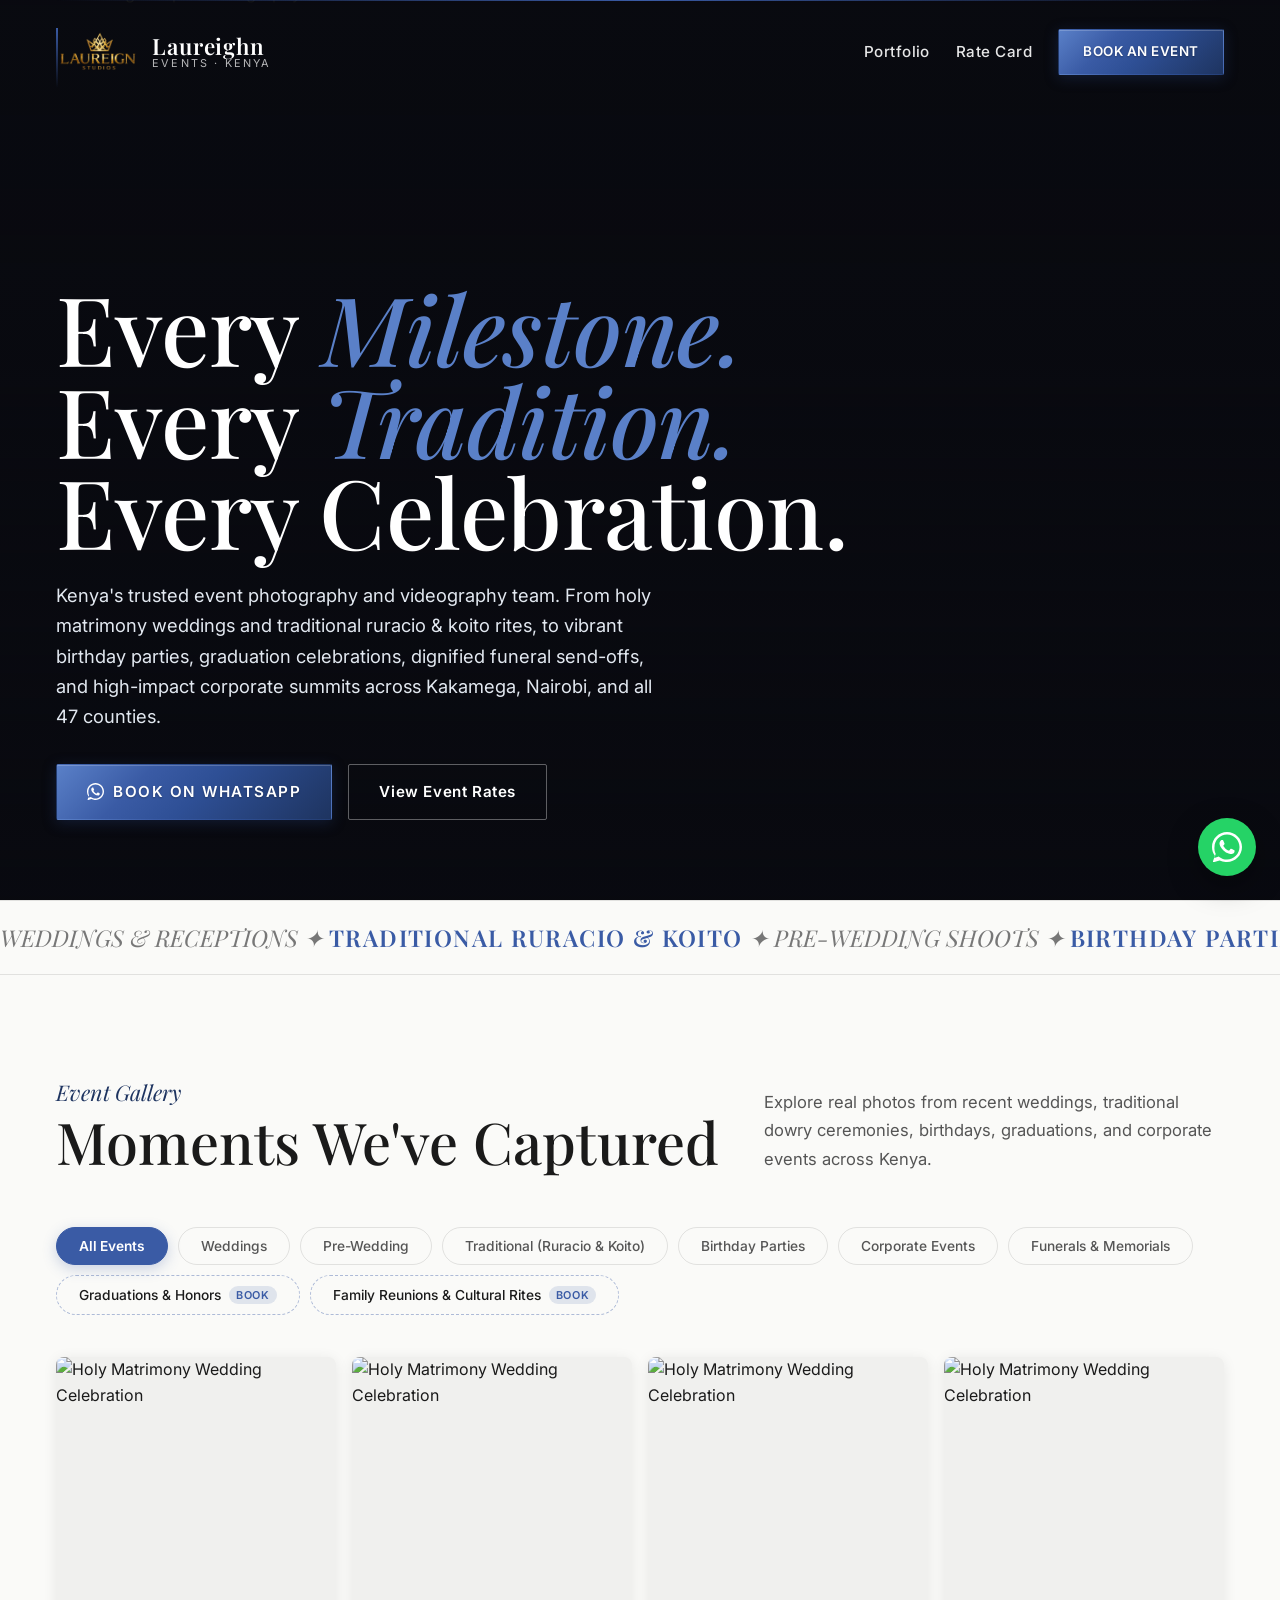
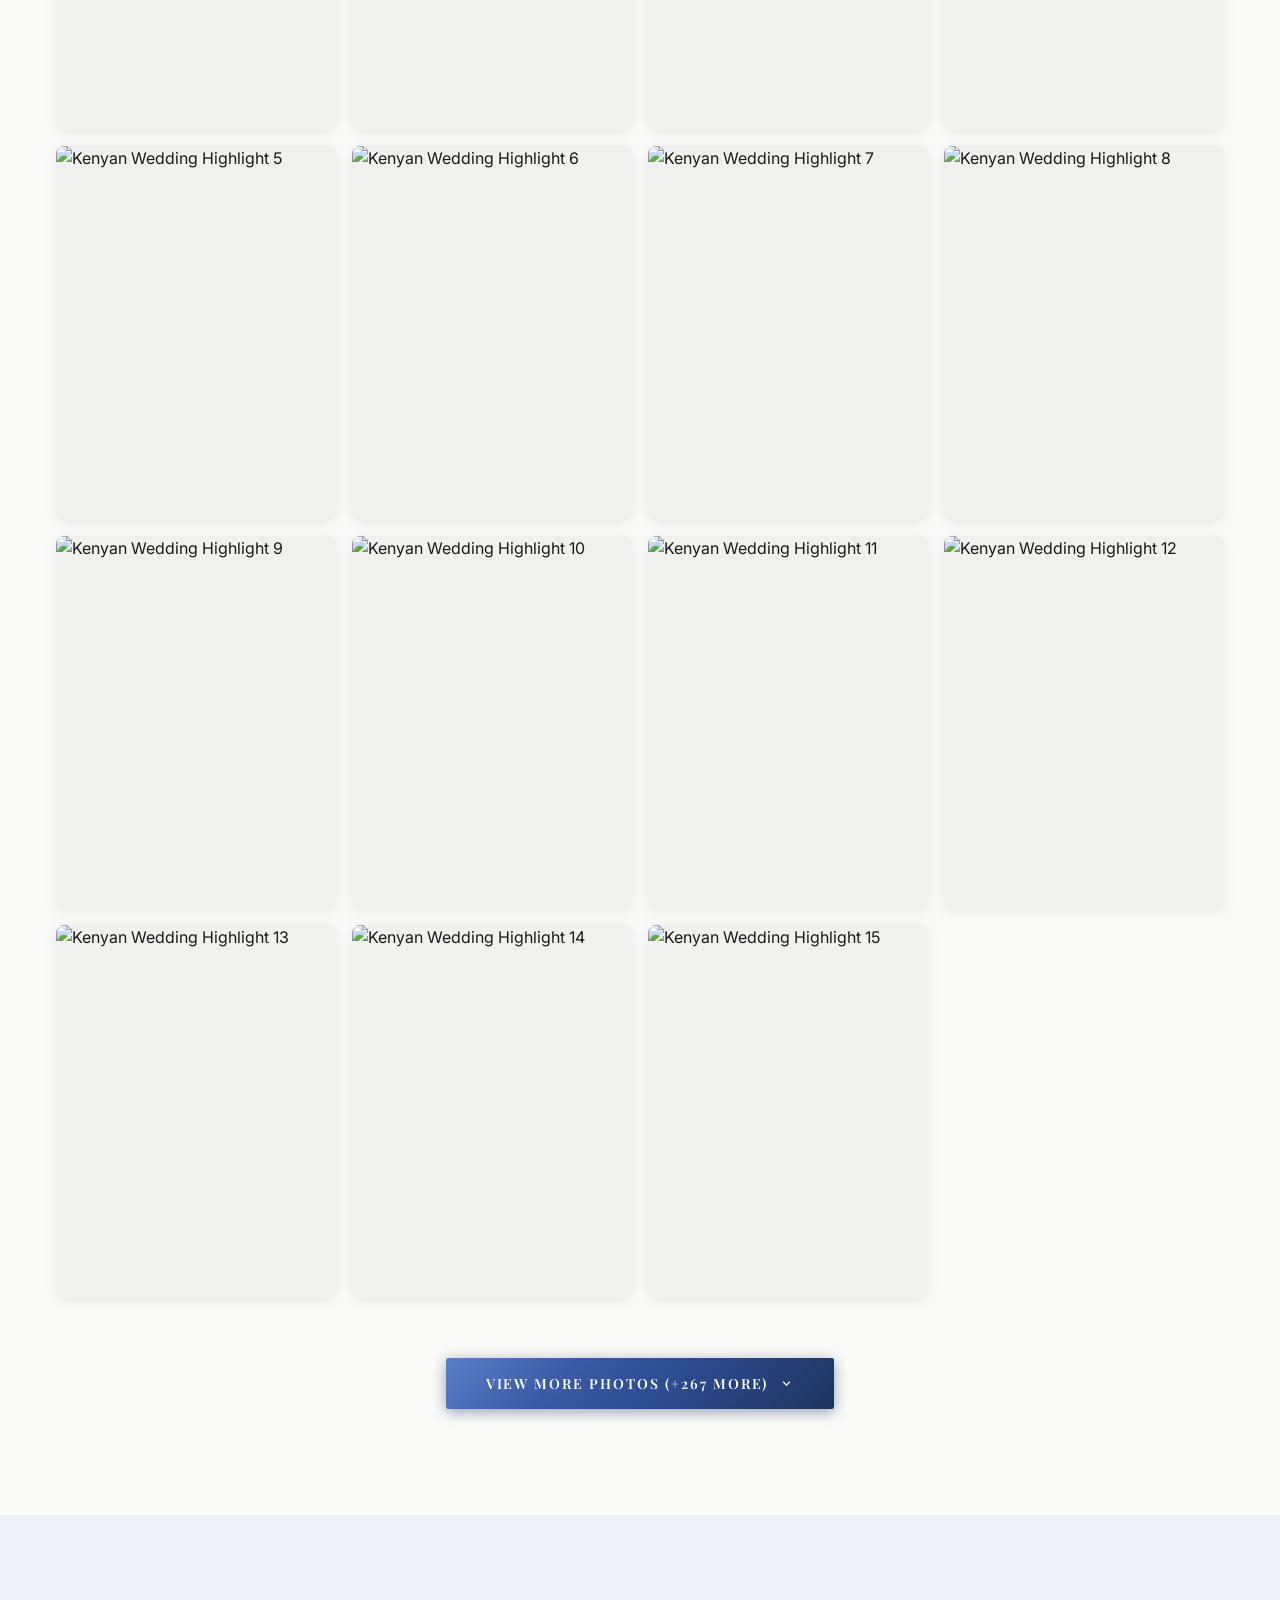
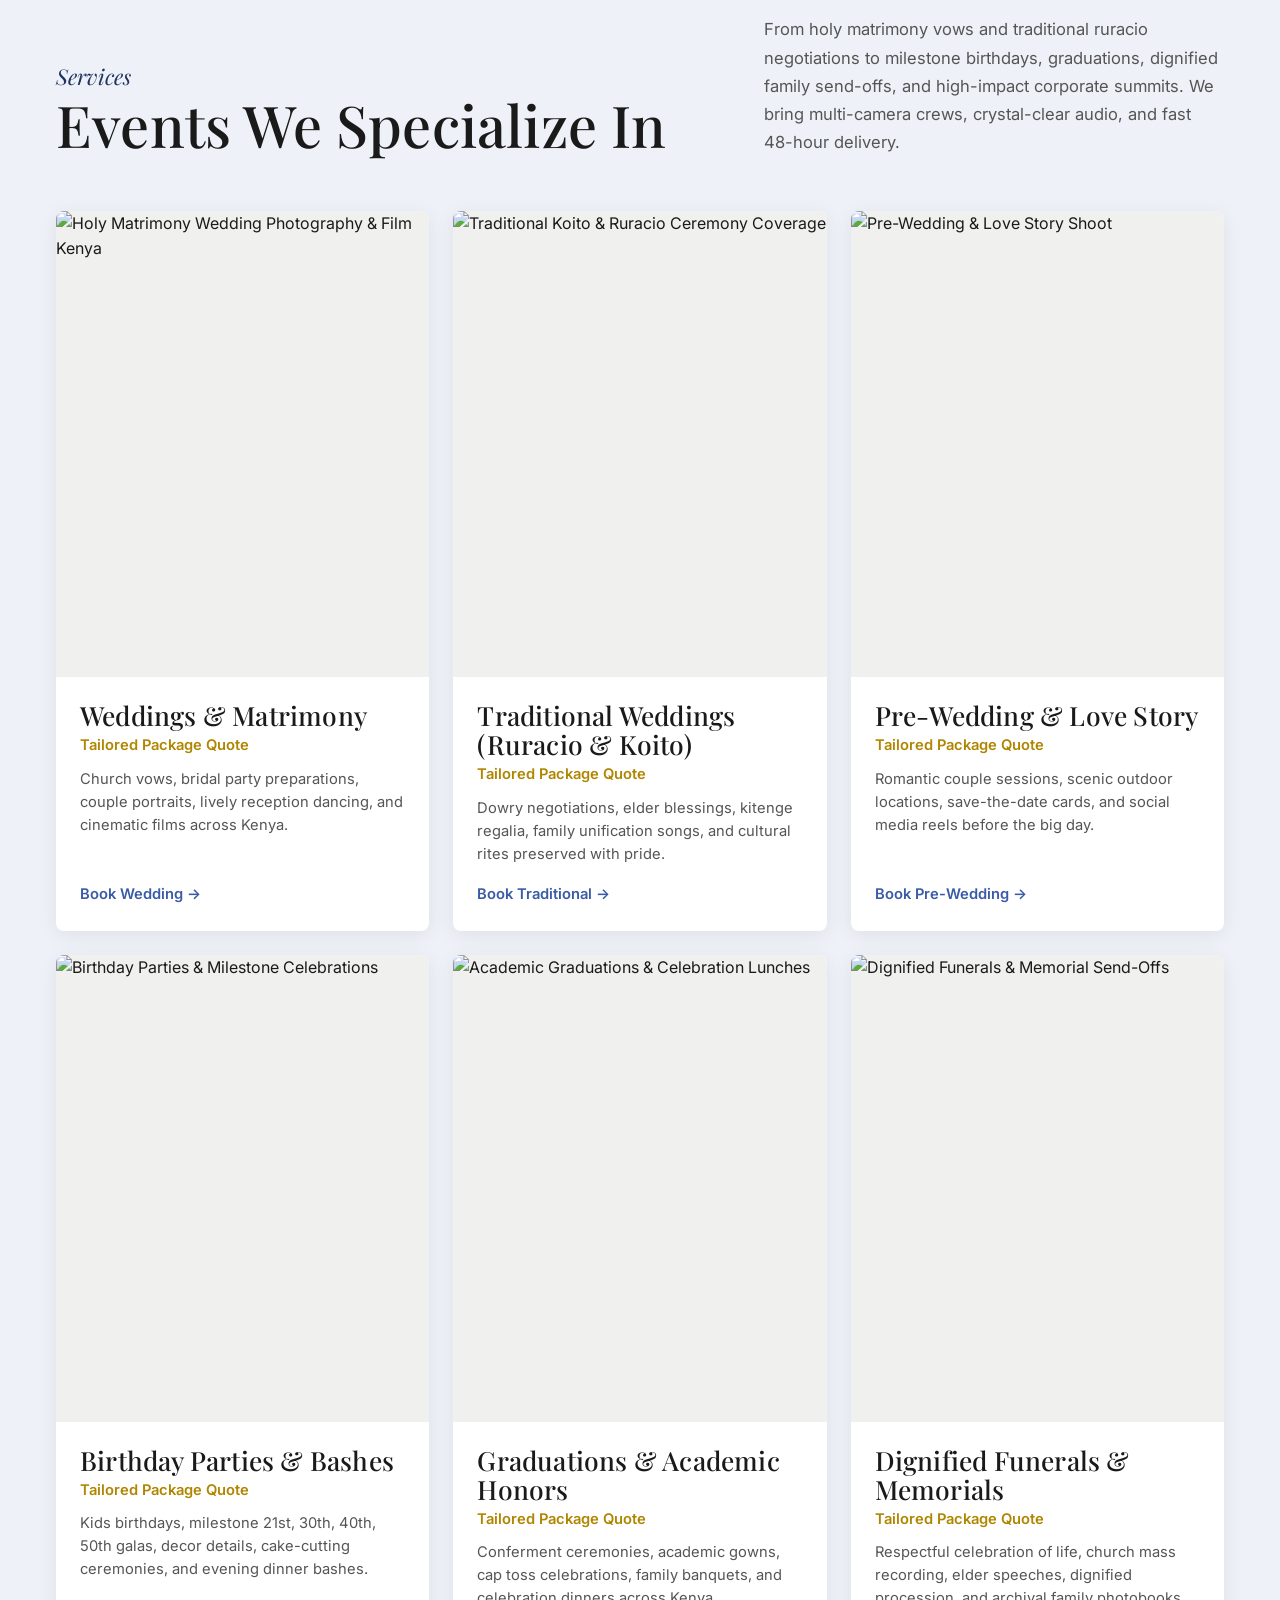
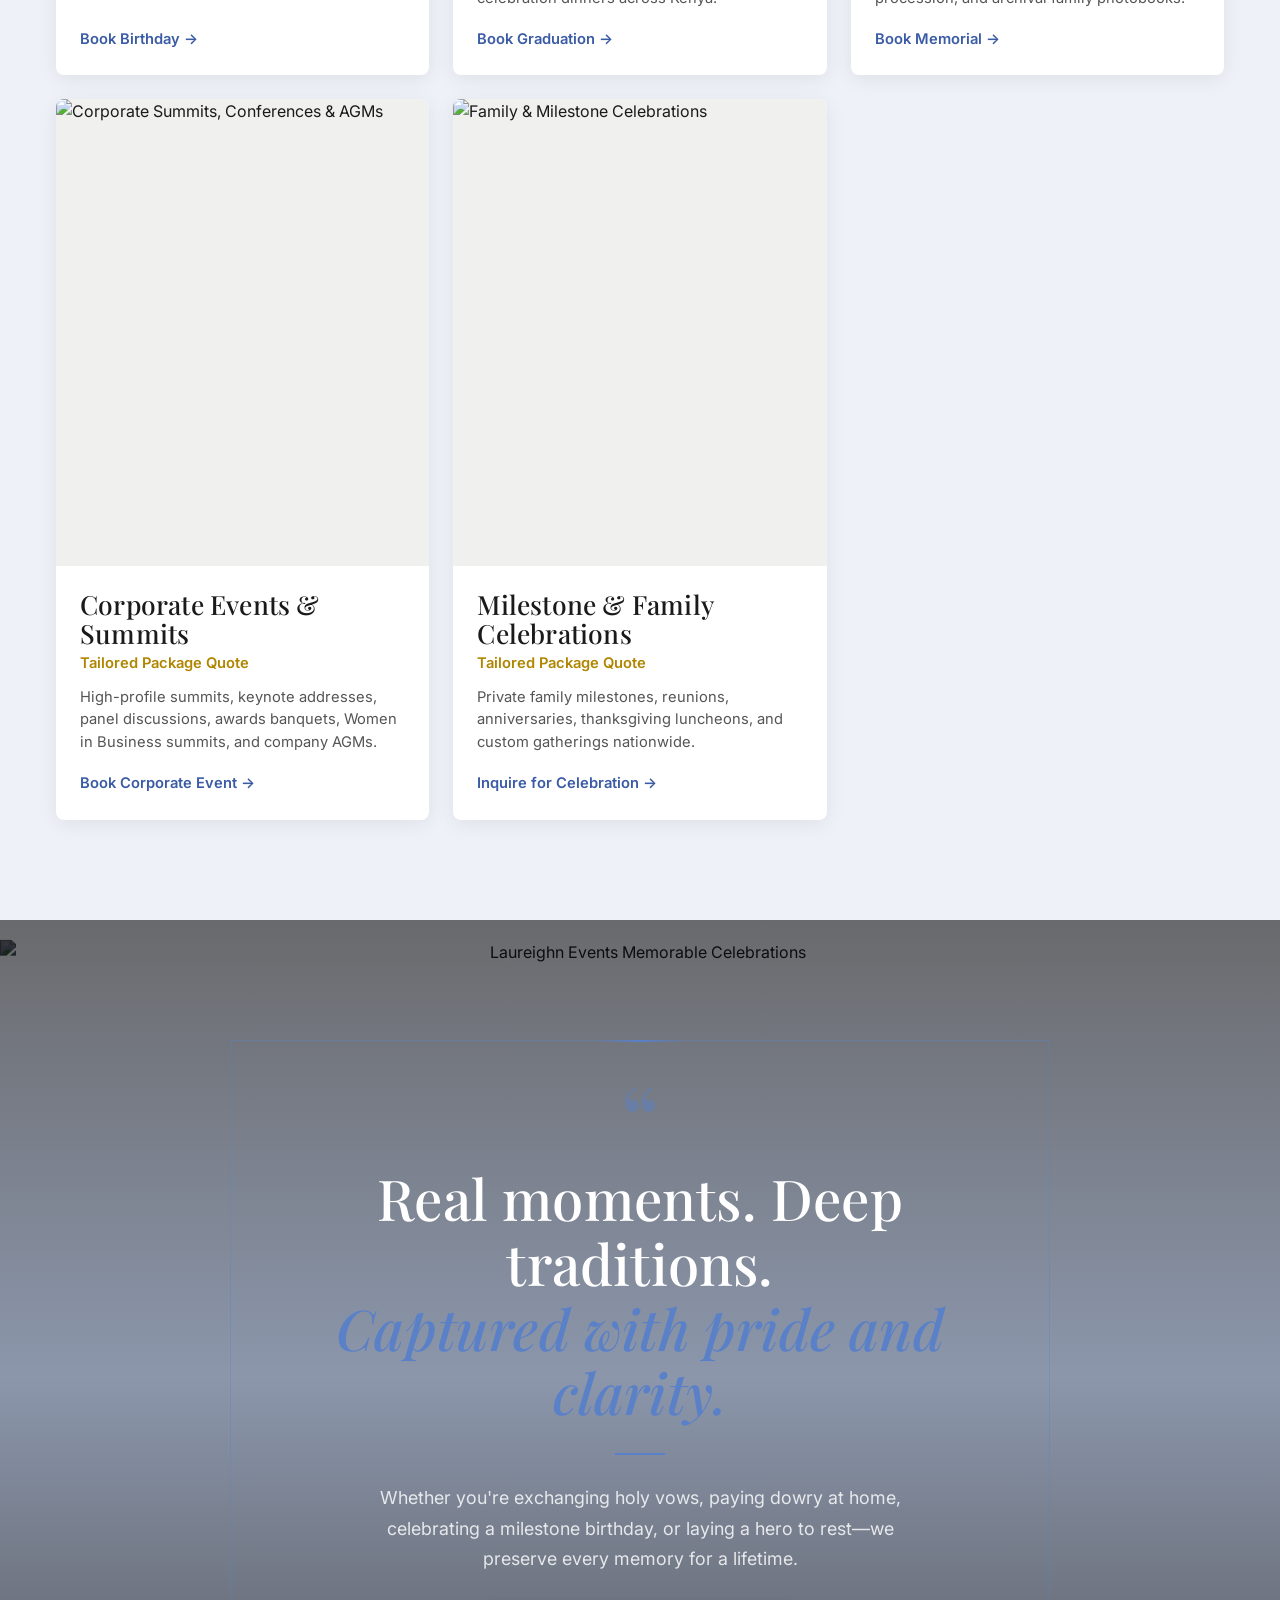
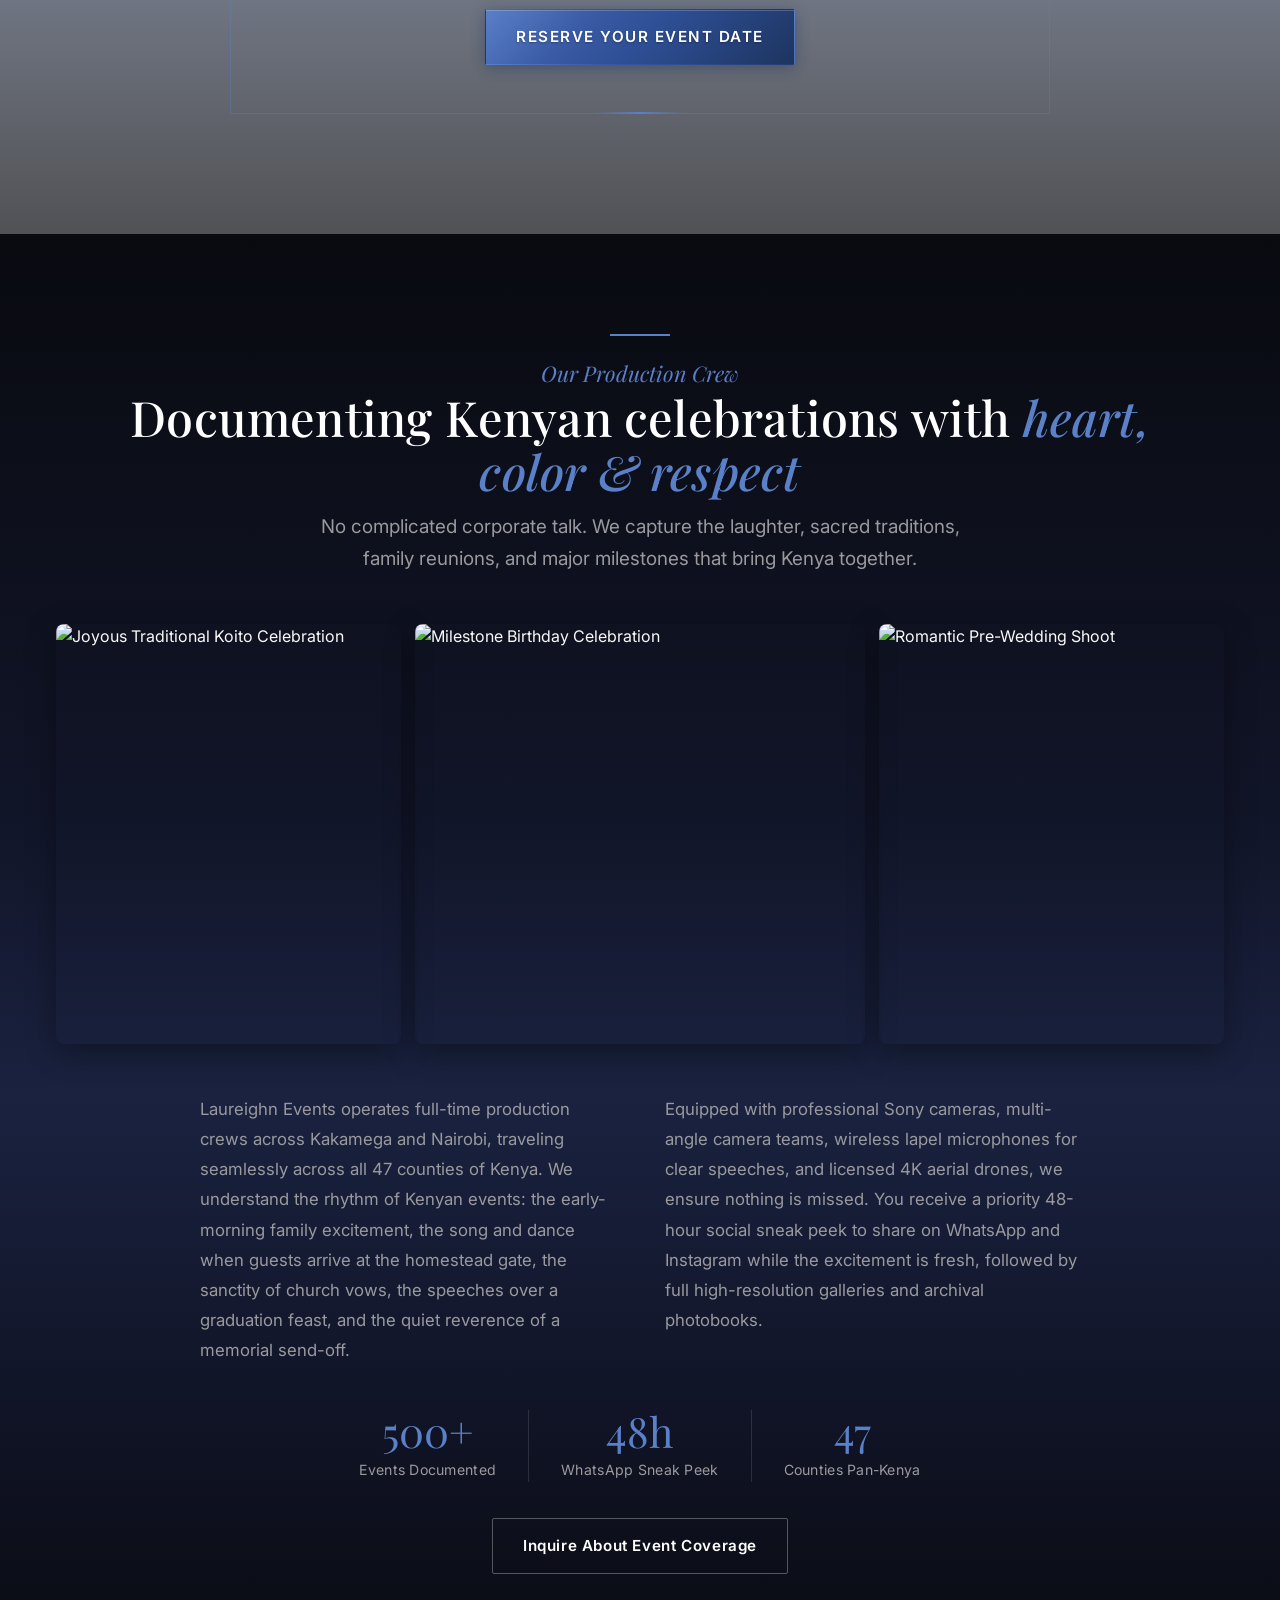
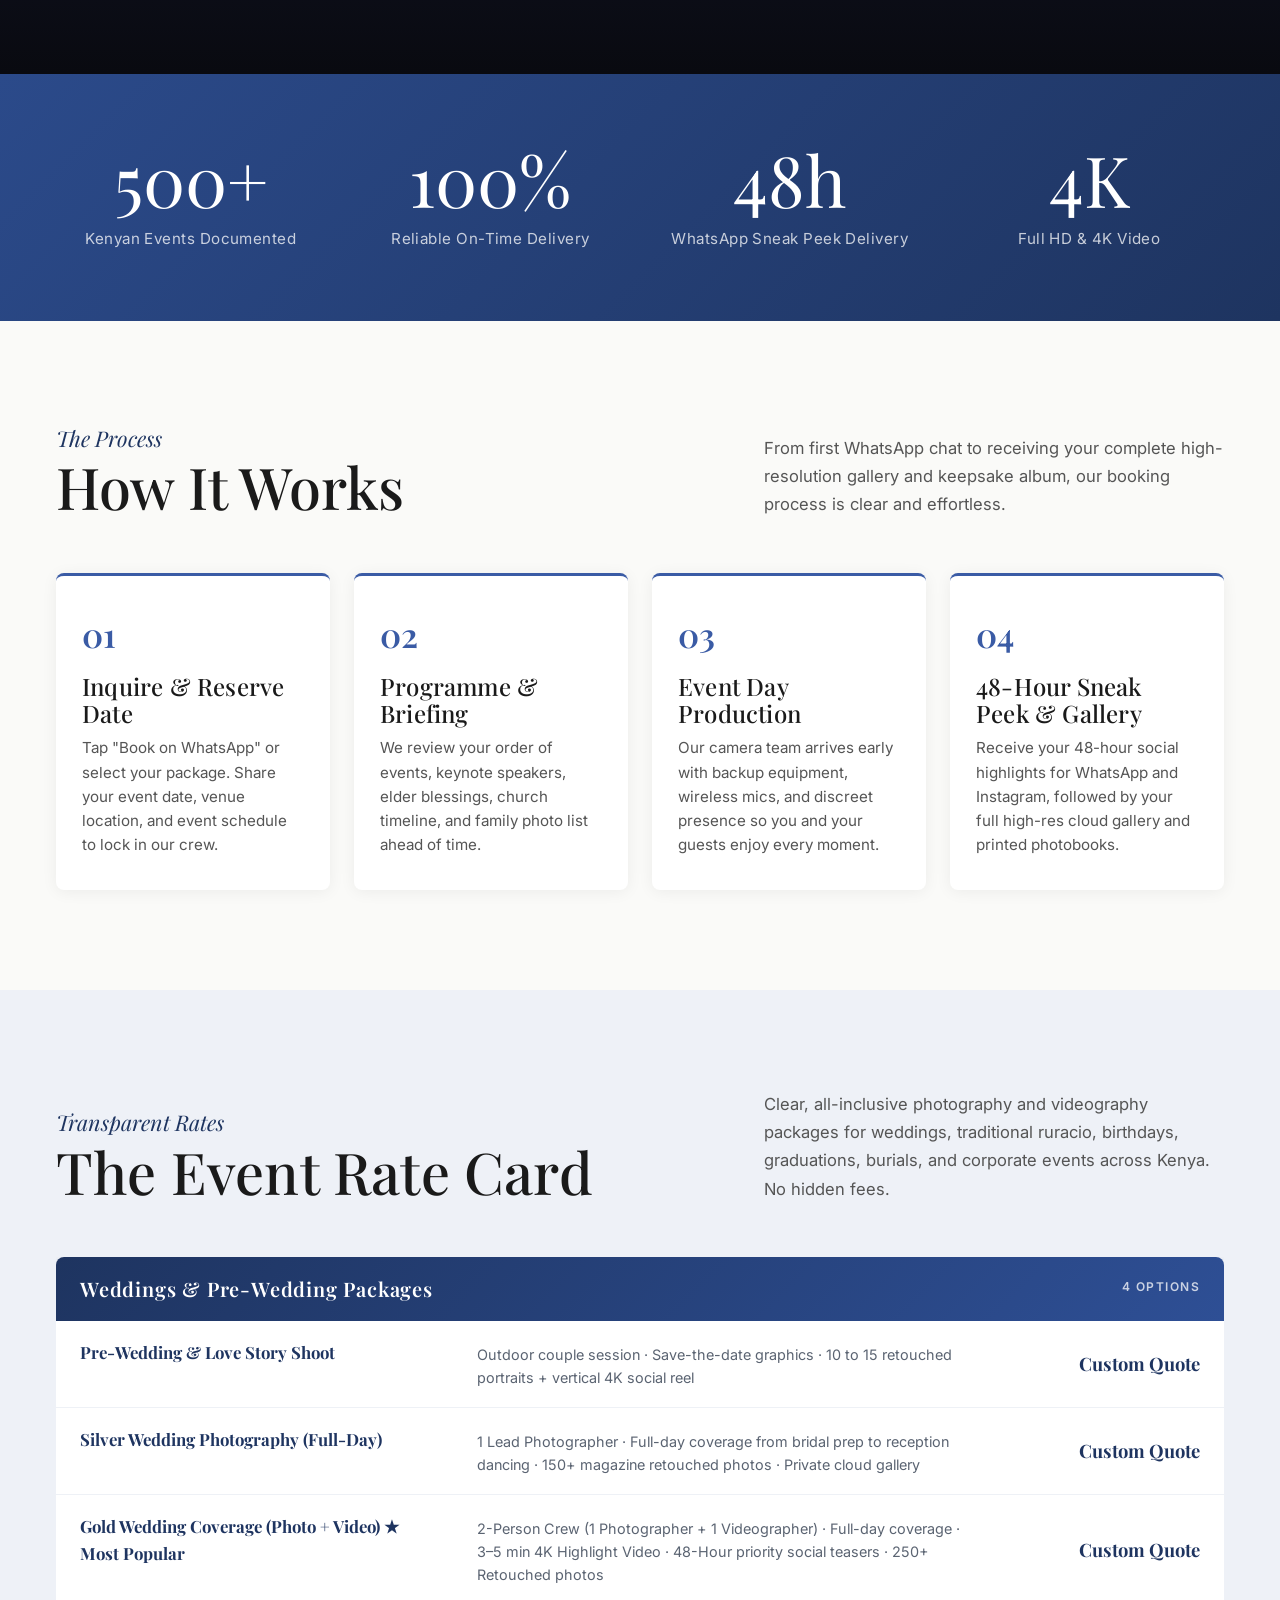
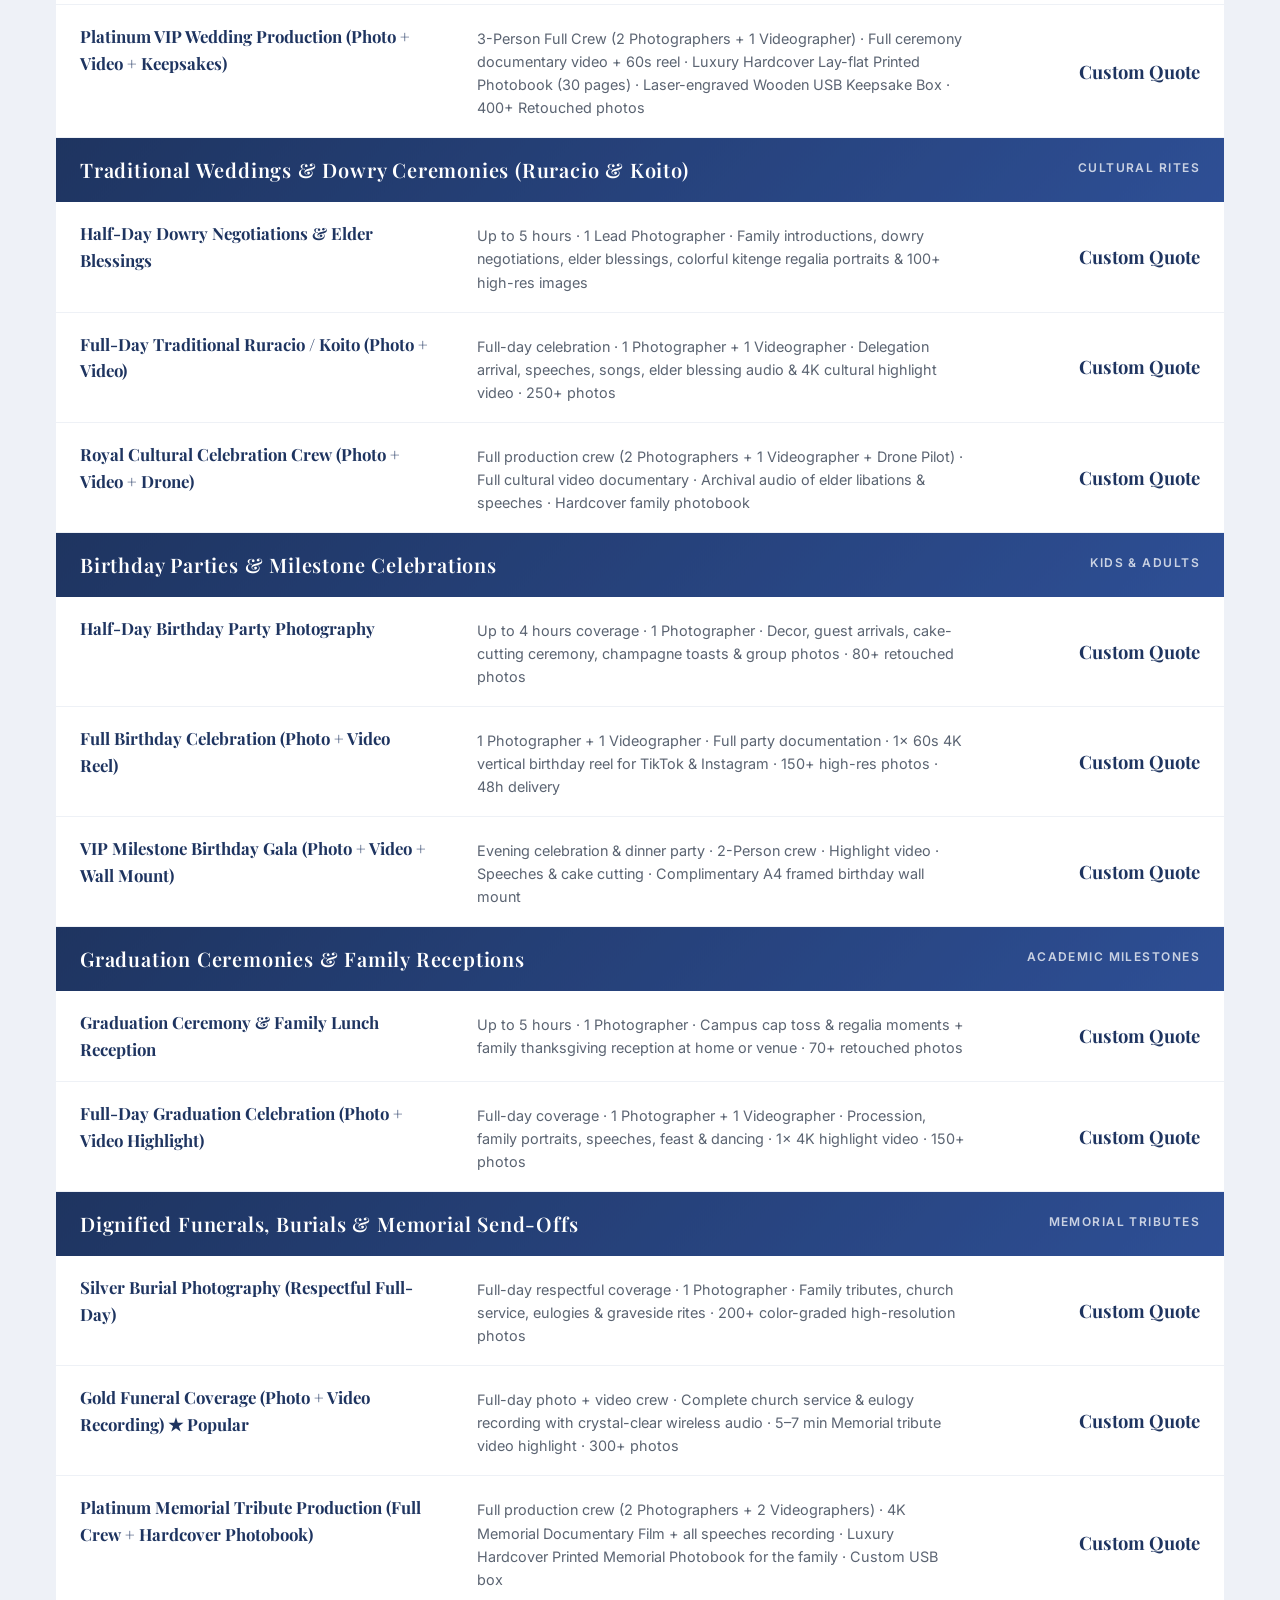
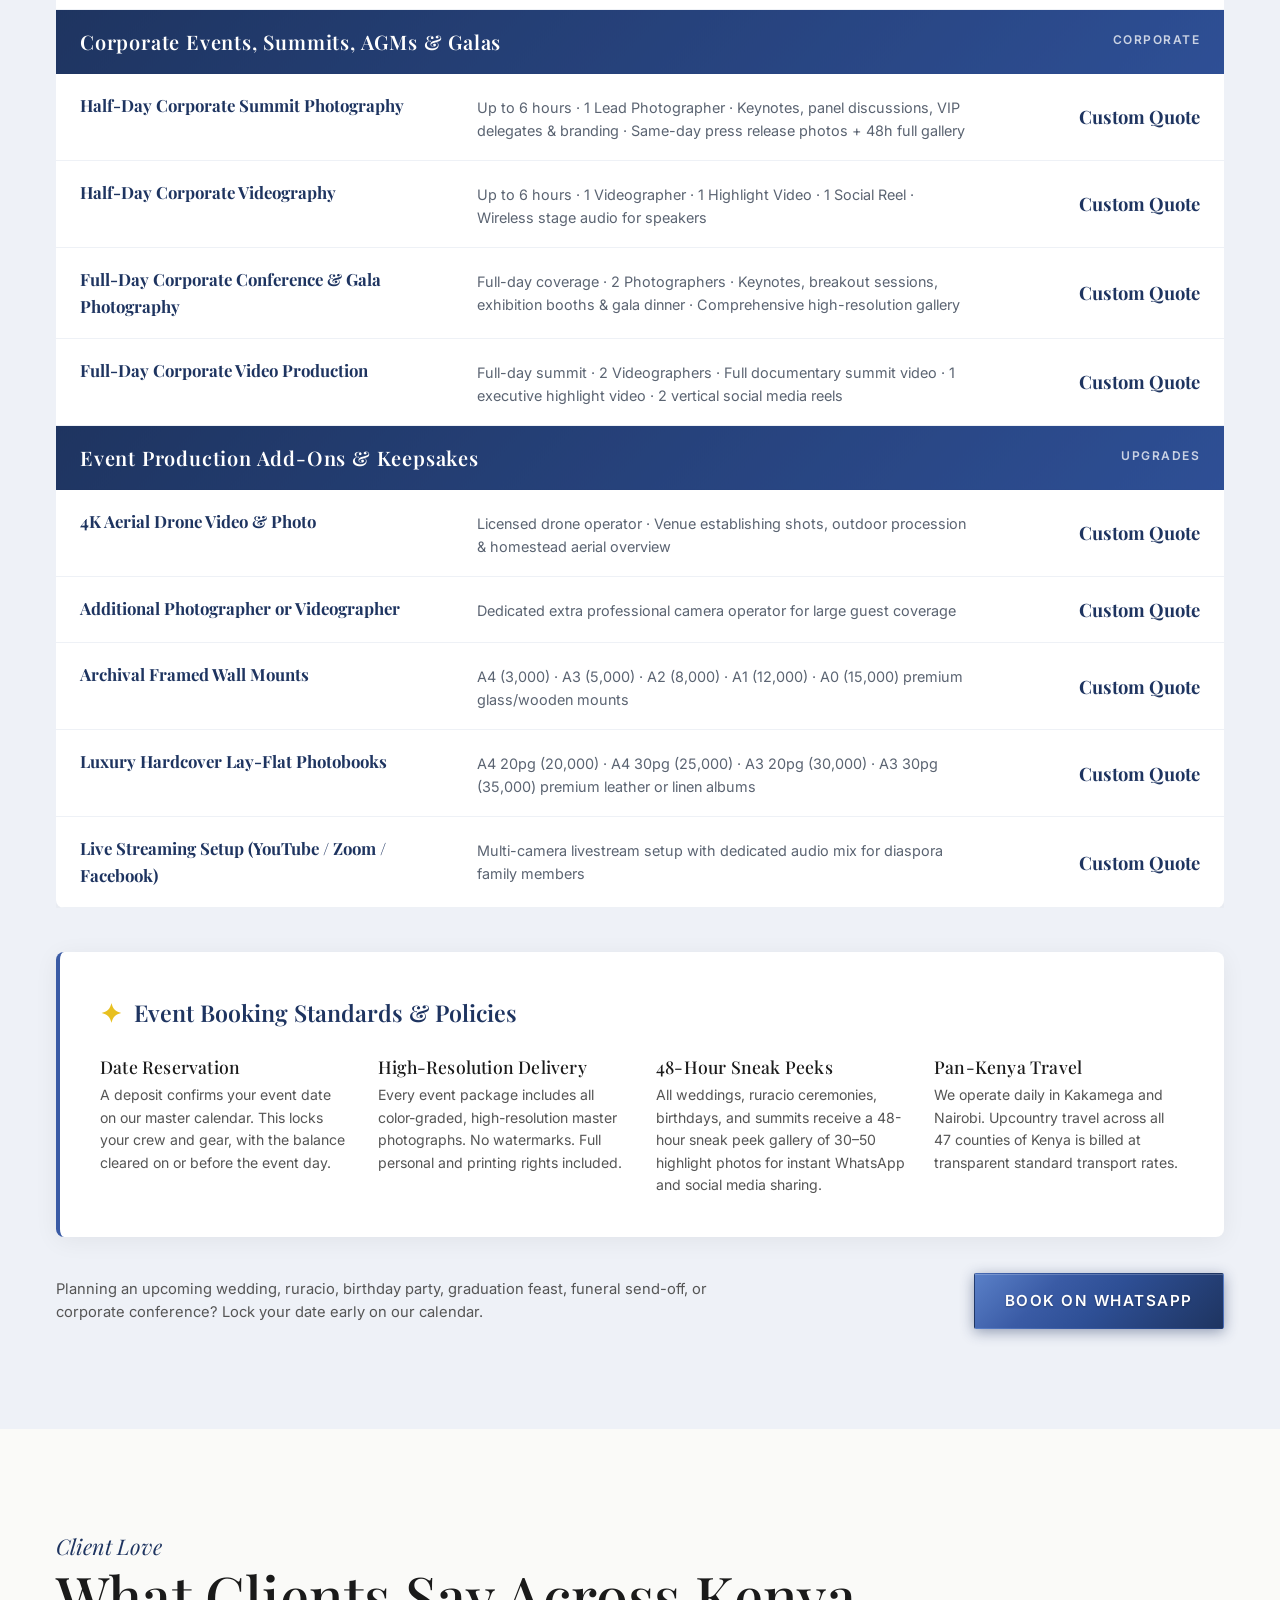
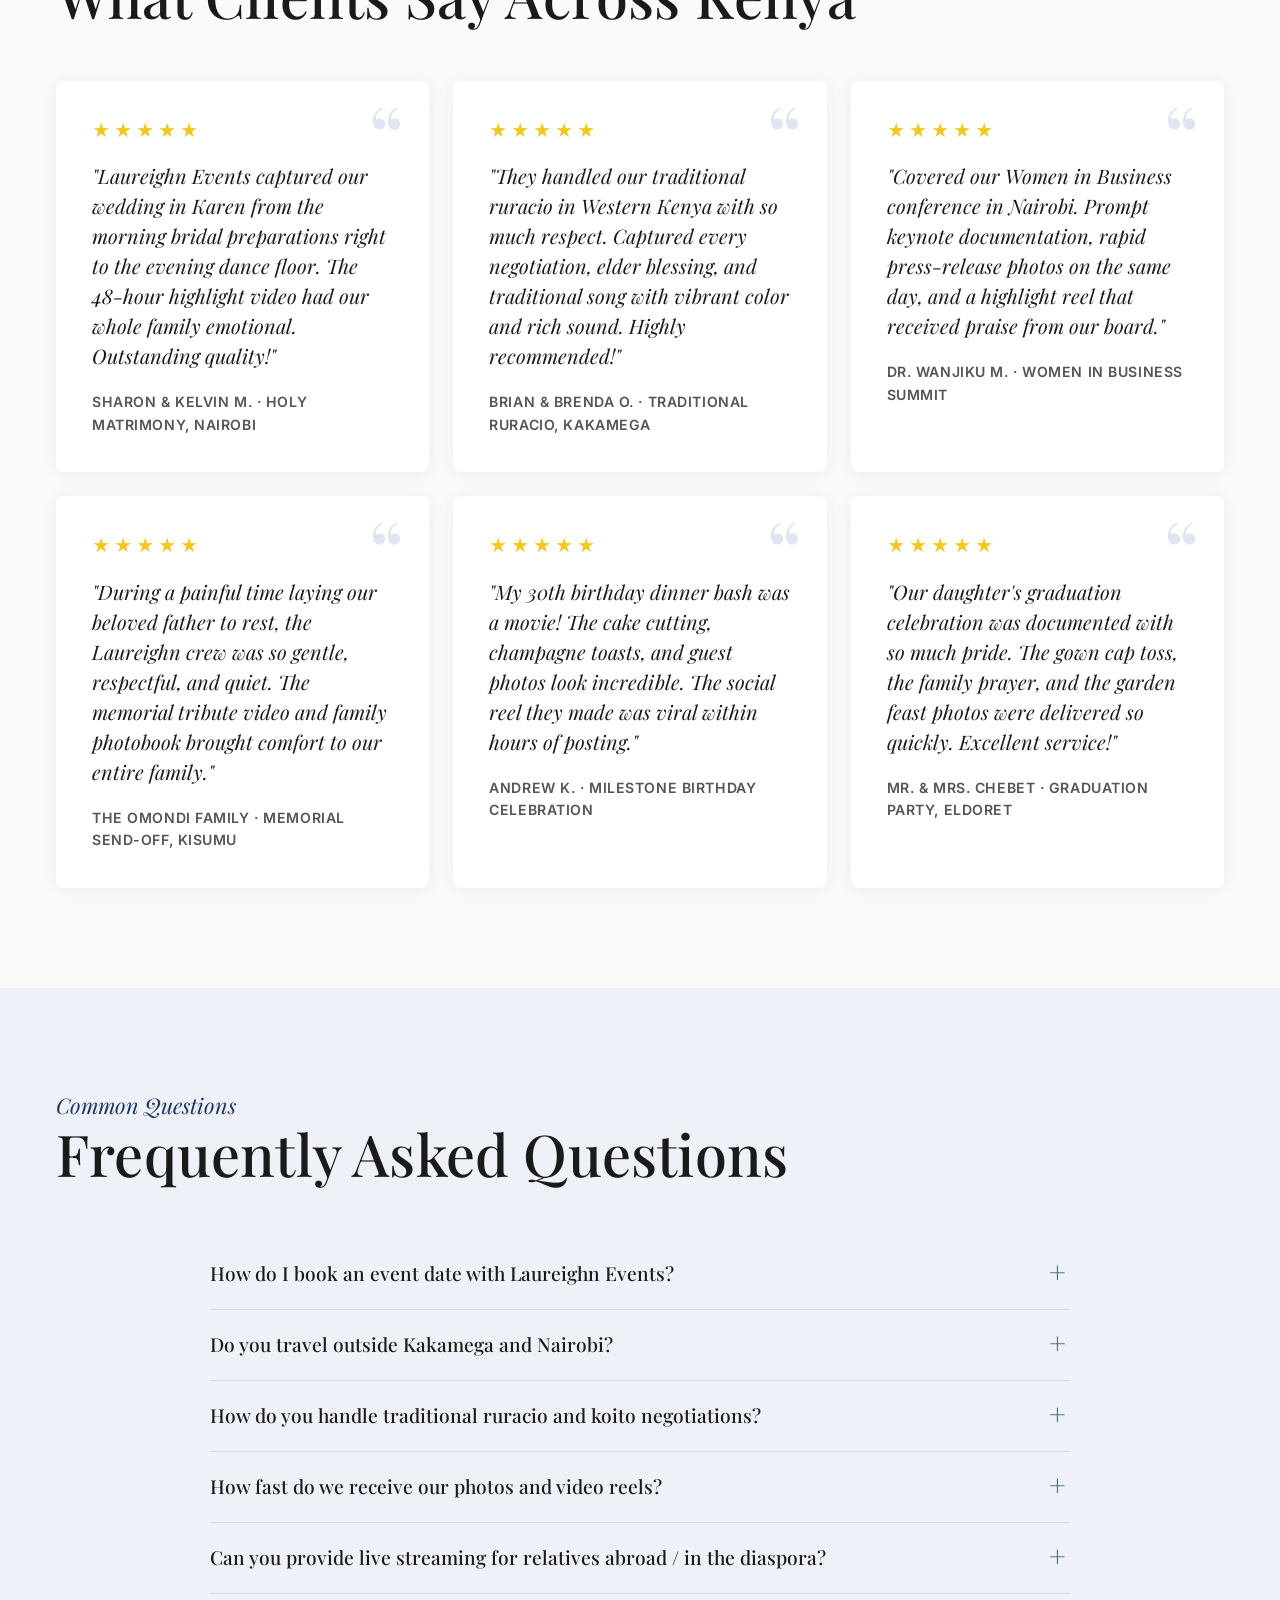
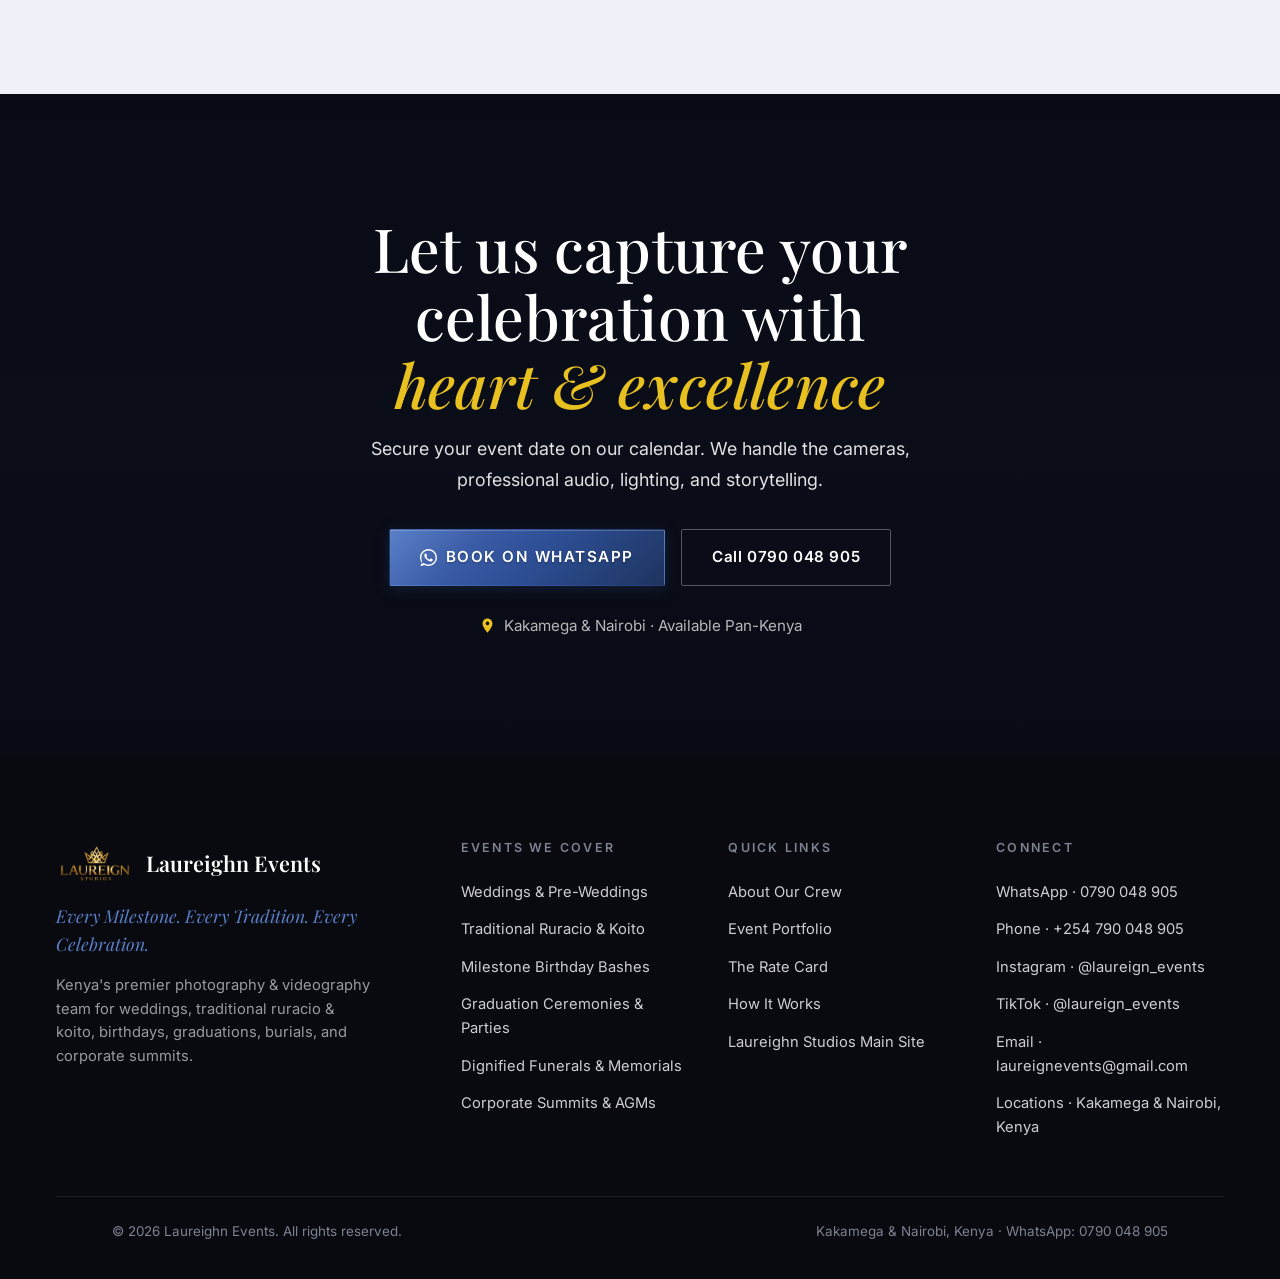
==== commit c270cc2e: "feat(events): integrate all 282 photos with 15-photo limiter, site-wide back-to-top, and mobile swip" ====
--- a/events/index.html
+++ b/events/index.html
@@ -3,14 +3,14 @@
 <head>
   <meta charset="utf-8">
   <meta name="viewport" content="width=device-width, initial-scale=1.0">
-  <title>Laureighn Events | Luxury Event Cinema, Corporate Summits &amp; Galas · Kenya</title>
-  <meta name="description" content="Laureighn Events: luxury corporate summits, milestone birthday celebrations, academic graduations, and high-profile galas across Kakamega, Nairobi and Kenya. Book your event on WhatsApp.">
+  <title>Laureighn Events | Weddings, Traditional Ruracio &amp; Koito, Birthdays, Graduations, Funerals &amp; Corporate Events · Kenya</title>
+  <meta name="description" content="Kenya's dedicated event photography &amp; videography team. Covering weddings, pre-weddings, traditional ruracio &amp; koito rites, birthday parties, graduation celebrations, respectful funerals &amp; corporate summits across Kakamega, Nairobi, and all 47 counties.">
   
   <!-- Open Graph -->
   <meta property="og:type" content="website">
-  <meta property="og:title" content="Laureighn Events · Where Every Celebration Becomes Art">
-  <meta property="og:description" content="Luxury event cinema, corporate summits, milestone celebrations, and academic galas across Kenya. Book your event on WhatsApp.">
-  <meta property="og:image" content="WEBSITE CONTENT/WOMEN IN BUSINESS EVENT( COOPORATE  EVENTS)/DSC03278.jpg">
+  <meta property="og:title" content="Laureighn Events · Weddings, Ruracio, Celebrations &amp; Events in Kenya">
+  <meta property="og:description" content="From weddings and traditional ruracio &amp; koito dowry ceremonies, to birthday bashes, graduation parties, dignified funerals, and corporate events across Kakamega, Nairobi, and Kenya.">
+  <meta property="og:image" content="WEBSITE CONTENT/weddings/cover.jpeg">
   <meta name="theme-color" content="#1E3460">
 
   <!-- Favicon -->
@@ -21,32 +21,31 @@
   <link rel="preconnect" href="https://fonts.gstatic.com" crossorigin>
   <link href="https://fonts.googleapis.com/css2?family=Playfair+Display:ital,wght@0,400;0,500;0,600;0,700;1,400;1,500;1,600&family=Inter:wght@300;400;500;600;700&display=swap" rel="stylesheet">
 
-  <!-- Clean Editorial Stylesheet (Haus of AL Studios Style) -->
-  <link rel="stylesheet" href="css/events.css?v=20261003_v4">
+  <!-- Preload Landing Page Hero Wedding Cover Images for Zero Black Space -->
+  <link rel="preload" as="image" href="WEBSITE CONTENT/weddings/cover.jpeg" fetchpriority="high">
+  <link rel="preload" as="image" href="WEBSITE CONTENT/weddings/cover (2).jpeg">
+  <link rel="preload" as="image" href="WEBSITE CONTENT/weddings/cover (3).jpeg">
+  <link rel="preload" as="image" href="WEBSITE CONTENT/weddings/cover (4).jpeg">
+
+  <!-- Clean Editorial Stylesheet -->
+  <link rel="stylesheet" href="css/events.css?v=20261003_v8">
 </head>
 <body class="home">
 
-  <!-- NAVIGATION -->
+  <!-- NAVIGATION (Logo on Left, Only 3 Main Buttons on Right) -->
   <nav class="nav" id="nav">
     <div class="nav-in">
-      <div class="links">
-        <a href="#services"><span>Events</span></a>
-        <a href="#about"><span>The Cinema</span></a>
-        <a href="#portfolio"><span>Portfolio</span></a>
-        <a href="#packages"><span>Rate Card</span></a>
-        <a href="#how"><span>How It Works</span></a>
-      </div>
       <a href="#" class="logo">
-        <img class="logo-dark" src="images/logo.png" alt="Laureighn Events Crest">
+        <img class="logo-dark" src="images/logo.png" alt="Laureighn Events Logo">
         <div class="logo-text">
           <span class="brand-title">Laureighn</span>
           <span class="brand-sub">EVENTS · KENYA</span>
         </div>
       </a>
-      <div class="right">
-        <a href="../packages/index.html" class="navvisit" title="View Laureighn Studios Portrait &amp; Session Packages"><span>Studios Rates</span></a>
-        <a href="#contact" class="navvisit"><span>Contact</span></a>
-        <a href="#" class="booknav" onclick="openBk();return false"><span>Book an Event</span></a>
+      <div class="nav-right">
+        <a href="#portfolio" class="nav-btn-link"><span>Portfolio</span></a>
+        <a href="#packages" class="nav-btn-link"><span>Rate Card</span></a>
+        <a href="#" class="btn btn-pri nav-btn-cta" onclick="openBk();return false"><span>Book an Event</span></a>
         <button class="burger" onclick="document.querySelector('.mmenu').classList.add('open')" aria-label="Toggle navigation">
           <span></span><span></span><span></span>
         </button>
@@ -54,56 +53,51 @@
     </div>
   </nav>
 
-  <!-- MOBILE MENU -->
+  <!-- MOBILE MENU (Clean 3 Main Buttons) -->
   <div class="mmenu">
     <button class="x" onclick="this.parentElement.classList.remove('open')" aria-label="Close menu">&times;</button>
-    <a href="#services" onclick="this.parentElement.classList.remove('open')"><span>Events</span></a>
-    <a href="#about" onclick="this.parentElement.classList.remove('open')"><span>The Cinema</span></a>
     <a href="#portfolio" onclick="this.parentElement.classList.remove('open')"><span>Portfolio</span></a>
     <a href="#packages" onclick="this.parentElement.classList.remove('open')"><span>Rate Card</span></a>
-    <a href="#how" onclick="this.parentElement.classList.remove('open')"><span>How It Works</span></a>
-    <a href="../packages/index.html" onclick="this.parentElement.classList.remove('open')"><span>Studios Rates</span></a>
-    <a href="#contact" onclick="this.parentElement.classList.remove('open')"><span>Contact</span></a>
-    <a href="#" class="btn btn-pri" style="font-size:.88rem;padding:14px 32px" onclick="openBk();this.parentElement.classList.remove('open');return false">
+    <a href="#" class="btn btn-pri" style="font-size:.92rem;padding:14px 36px;margin-top:12px" onclick="openBk();this.parentElement.classList.remove('open');return false">
       <span>Book an Event</span>
     </a>
   </div>
 
-  <!-- HERO (100% Real Event Imagery from WEBSITE CONTENT) -->
+  <!-- HERO (100% Real Kenyan Event Imagery) -->
   <section class="hero">
     <div class="hero-slides" id="heroSlides">
       <div class="hero-slide active">
-        <img src="WEBSITE CONTENT/WOMEN IN BUSINESS EVENT( COOPORATE  EVENTS)/DSC03278.jpg" alt="Laureighn Events Corporate Leadership Summit" style="object-position:50% 25%">
+        <img src="WEBSITE CONTENT/weddings/cover.jpeg" alt="Holy Matrimony Wedding Celebration in Kenya" fetchpriority="high" decoding="async">
       </div>
       <div class="hero-slide">
-        <img src="WEBSITE CONTENT/BIRTHDAY SHOOT/ANDREW/IMG_2370.jpg" alt="Laureighn Events Milestone Celebration Gala" style="object-position:50% 20%">
+        <img src="WEBSITE CONTENT/weddings/cover (2).jpeg" alt="Romantic Wedding Couple Photography Moments" decoding="async">
       </div>
       <div class="hero-slide">
-        <img src="WEBSITE CONTENT/STUDIO SESSIONS/GRADUATION/LINET 0796300957/_R2A7247.JPG" alt="Laureighn Events Academic Graduation Honours" style="object-position:50% 25%">
+        <img src="WEBSITE CONTENT/weddings/cover (3).jpeg" alt="Luxury Wedding Matrimony &amp; Grand Celebration" decoding="async">
       </div>
       <div class="hero-slide">
-        <img src="WEBSITE CONTENT/STUDIO SESSIONS/FASHION/Lilian folder/3O7A0003.jpg" alt="Laureighn Events Red Carpet Gala Showcase" style="object-position:50% 25%">
+        <img src="WEBSITE CONTENT/weddings/cover (4).jpeg" alt="Joyous Wedding Celebration &amp; Reception Highlights" decoding="async">
       </div>
     </div>
     <div class="hero-frame"></div>
     <div class="hero-content">
       <h1>
-        <span class="word" style="animation-delay:.1s">Where</span>
-        <span class="word it" style="animation-delay:.25s">Every</span>
-        <span class="word" style="animation-delay:.4s">Moment</span><br>
-        <span class="word" style="animation-delay:.55s">Becomes</span>
-        <span class="word it" style="animation-delay:.7s">Art</span>
+        <span class="word" style="animation-delay:.1s">Every</span>
+        <span class="word it" style="animation-delay:.25s">Milestone.</span><br>
+        <span class="word" style="animation-delay:.4s">Every</span>
+        <span class="word it" style="animation-delay:.55s">Tradition.</span><br>
+        <span class="word" style="animation-delay:.7s">Every Celebration.</span>
       </h1>
       <p class="sub word" style="animation-delay:.85s">
-        Luxury event cinema, corporate summits, milestone celebrations, academic graduations, and high-profile galas across Kakamega, Nairobi, and Kenya. Documented with timeless elegance.
+        Kenya's trusted event photography and videography team. From holy matrimony weddings and traditional ruracio &amp; koito rites, to vibrant birthday parties, graduation celebrations, dignified funeral send-offs, and high-impact corporate summits across Kakamega, Nairobi, and all 47 counties.
       </p>
       <div class="cta-row word" style="animation-delay:1s">
         <a href="#" class="btn btn-pri" onclick="openWA();return false">
           <svg class="wa-ic" viewBox="0 0 24 24"><path d="M17.472 14.382c-.297-.149-1.758-.867-2.03-.967-.273-.099-.471-.148-.67.15-.197.297-.767.966-.94 1.164-.173.199-.347.223-.644.075-.297-.15-1.255-.463-2.39-1.475-.883-.788-1.48-1.761-1.653-2.059-.173-.297-.018-.458.13-.606.134-.133.298-.347.446-.52.149-.174.198-.298.298-.497.099-.198.05-.371-.025-.52-.075-.149-.669-1.612-.916-2.207-.242-.579-.487-.5-.669-.51-.173-.008-.371-.01-.57-.01-.198 0-.52.074-.792.372-.272.297-1.04 1.016-1.04 2.479 0 1.462 1.065 2.875 1.213 3.074.149.198 2.096 3.2 5.077 4.487.709.306 1.262.489 1.694.625.712.227 1.36.195 1.871.118.571-.085 1.758-.719 2.006-1.413.248-.694.248-1.289.173-1.413-.074-.124-.272-.198-.57-.347z"/><path d="M12 0C5.373 0 0 5.373 0 12c0 2.625.846 5.059 2.284 7.034L.789 23.492a.5.5 0 00.612.638l4.72-1.369A11.94 11.94 0 0012 24c6.627 0 12-5.373 12-12S18.627 0 12 0zm0 22c-2.315 0-4.458-.764-6.182-2.054l-.344-.262-3.564 1.034 1.079-3.35-.287-.372A9.935 9.935 0 012 12C2 6.477 6.477 2 12 2s10 4.477 10 10-4.477 10-10 10z"/></svg>
           <span>Book on WhatsApp</span>
         </a>
-        <a href="#portfolio" class="btn btn-ghost">
-          <span>View Event Portfolio</span>
+        <a href="#packages" class="btn btn-ghost">
+          <span>View Event Rates</span>
         </a>
       </div>
     </div>
@@ -112,134 +106,1358 @@
   <!-- MARQUEE STRIP -->
   <div class="marquee">
     <div class="marquee-t">
-      <span>CORPORATE SUMMITS ✦ <b>WOMEN IN BUSINESS GALA</b> ✦ 4K MOTION CINEMA ✦ <b>MILESTONE CELEBRATIONS</b> ✦ KAKAMEGA &amp; NAIROBI ✦ <b>DOCTORATE &amp; ACADEMIC GRADUATIONS</b> ✦ 48-HOUR SNEAK PEEKS ✦ <b>RED CARPET GALAS</b> ✦ VIP BANQUETS ✦</span>
-      <span>CORPORATE SUMMITS ✦ <b>WOMEN IN BUSINESS GALA</b> ✦ 4K MOTION CINEMA ✦ <b>MILESTONE CELEBRATIONS</b> ✦ KAKAMEGA &amp; NAIROBI ✦ <b>DOCTORATE &amp; ACADEMIC GRADUATIONS</b> ✦ 48-HOUR SNEAK PEEKS ✦ <b>RED CARPET GALAS</b> ✦ VIP BANQUETS ✦</span>
+      <span>WEDDINGS &amp; RECEPTIONS ✦ <b>TRADITIONAL RURACIO &amp; KOITO</b> ✦ PRE-WEDDING SHOOTS ✦ <b>BIRTHDAY PARTIES &amp; BASHES</b> ✦ GRADUATION CELEBRATIONS ✦ <b>DIGNIFIED FUNERALS &amp; MEMORIALS</b> ✦ CORPORATE SUMMITS &amp; AGMs ✦ <b>KAKAMEGA · NAIROBI · PAN-KENYA</b> ✦ 48-HOUR SNEAK PEEKS ✦ <b>FULL HD &amp; 4K VIDEO</b> ✦</span>
+      <span>WEDDINGS &amp; RECEPTIONS ✦ <b>TRADITIONAL RURACIO &amp; KOITO</b> ✦ PRE-WEDDING SHOOTS ✦ <b>BIRTHDAY PARTIES &amp; BASHES</b> ✦ GRADUATION CELEBRATIONS ✦ <b>DIGNIFIED FUNERALS &amp; MEMORIALS</b> ✦ CORPORATE SUMMITS &amp; AGMs ✦ <b>KAKAMEGA · NAIROBI · PAN-KENYA</b> ✦ 48-HOUR SNEAK PEEKS ✦ <b>FULL HD &amp; 4K VIDEO</b> ✦</span>
     </div>
   </div>
 
-  <!-- OUR EVENT PRODUCTIONS (100% Real Event Categories from WEBSITE CONTENT) -->
+  <!-- PHOTO GALLERY & EVENT HIGHLIGHTS (Near Top) -->
+  <section class="blk" id="portfolio">
+    <div class="wrap">
+      <div class="sechead">
+        <div>
+          <div class="label reveal">Event Gallery</div>
+          <h2 class="reveal d1">Moments We've Captured</h2>
+        </div>
+        <p class="reveal d2">
+          Explore real photos from recent weddings, traditional dowry ceremonies, birthdays, graduations, and corporate events across Kenya.
+        </p>
+      </div>
+
+      <!-- Event Category Filter Pills (Gallery Filters + Direct Booking for Services) -->
+      <div class="filterbar reveal">
+        <button class="chip-f on" data-cat="all">All Events</button>
+        <button class="chip-f" data-cat="weddings">Weddings</button>
+        <button class="chip-f" data-cat="pre-wedding">Pre-Wedding</button>
+        <button class="chip-f" data-cat="traditional">Traditional (Ruracio &amp; Koito)</button>
+        <button class="chip-f" data-cat="birthdays">Birthday Parties</button>
+        <button class="chip-f" data-cat="corporate">Corporate Events</button>
+        <button class="chip-f" data-cat="funerals">Funerals &amp; Memorials</button>
+        <button class="chip-f chip-book" data-book="Graduation Celebration" title="Book Academic Graduation Coverage"><span>Graduations &amp; Honors</span> <span class="book-tag">Book</span></button>
+        <button class="chip-f chip-book" data-book="Custom Event Production" title="Book Family &amp; Cultural Gathering Coverage"><span>Family Reunions &amp; Cultural Rites</span> <span class="book-tag">Book</span></button>
+      </div>
+
+      <!-- Masonry Grid with 100% Real Event Photos -->
+      <div class="masonry" id="gallery">
+        <div class="gitem reveal" data-cat="weddings" onclick="openLB(this)">
+          <img src="WEBSITE CONTENT/weddings/COVER (2).jpeg" alt="Holy Matrimony Wedding Celebration" loading="lazy">
+          <div class="ov"><span>Holy Matrimony Wedding Celebration</span></div>
+        </div>
+        <div class="gitem reveal" data-cat="weddings" onclick="openLB(this)">
+          <img src="WEBSITE CONTENT/weddings/cover (3).jpeg" alt="Holy Matrimony Wedding Celebration" loading="lazy">
+          <div class="ov"><span>Holy Matrimony Wedding Celebration</span></div>
+        </div>
+        <div class="gitem reveal" data-cat="weddings" onclick="openLB(this)">
+          <img src="WEBSITE CONTENT/weddings/cover (4).jpeg" alt="Holy Matrimony Wedding Celebration" loading="lazy">
+          <div class="ov"><span>Holy Matrimony Wedding Celebration</span></div>
+        </div>
+        <div class="gitem reveal" data-cat="weddings" onclick="openLB(this)">
+          <img src="WEBSITE CONTENT/weddings/cover.jpeg" alt="Holy Matrimony Wedding Celebration" loading="lazy">
+          <div class="ov"><span>Holy Matrimony Wedding Celebration</span></div>
+        </div>
+        <div class="gitem reveal" data-cat="weddings" onclick="openLB(this)">
+          <img src="WEBSITE CONTENT/weddings/0.jpg" alt="Kenyan Wedding Highlight 5" loading="lazy">
+          <div class="ov"><span>Kenyan Wedding Highlight 5</span></div>
+        </div>
+        <div class="gitem reveal" data-cat="weddings" onclick="openLB(this)">
+          <img src="WEBSITE CONTENT/weddings/1 (3).jpeg" alt="Kenyan Wedding Highlight 6" loading="lazy">
+          <div class="ov"><span>Kenyan Wedding Highlight 6</span></div>
+        </div>
+        <div class="gitem reveal" data-cat="weddings" onclick="openLB(this)">
+          <img src="WEBSITE CONTENT/weddings/1.jpg" alt="Kenyan Wedding Highlight 7" loading="lazy">
+          <div class="ov"><span>Kenyan Wedding Highlight 7</span></div>
+        </div>
+        <div class="gitem reveal" data-cat="weddings" onclick="openLB(this)">
+          <img src="WEBSITE CONTENT/weddings/11 (1).jpeg" alt="Kenyan Wedding Highlight 8" loading="lazy">
+          <div class="ov"><span>Kenyan Wedding Highlight 8</span></div>
+        </div>
+        <div class="gitem reveal" data-cat="weddings" onclick="openLB(this)">
+          <img src="WEBSITE CONTENT/weddings/11 (2).jpeg" alt="Kenyan Wedding Highlight 9" loading="lazy">
+          <div class="ov"><span>Kenyan Wedding Highlight 9</span></div>
+        </div>
+        <div class="gitem reveal" data-cat="weddings" onclick="openLB(this)">
+          <img src="WEBSITE CONTENT/weddings/11 (3).jpeg" alt="Kenyan Wedding Highlight 10" loading="lazy">
+          <div class="ov"><span>Kenyan Wedding Highlight 10</span></div>
+        </div>
+        <div class="gitem reveal" data-cat="weddings" onclick="openLB(this)">
+          <img src="WEBSITE CONTENT/weddings/11.jpg" alt="Kenyan Wedding Highlight 11" loading="lazy">
+          <div class="ov"><span>Kenyan Wedding Highlight 11</span></div>
+        </div>
+        <div class="gitem reveal" data-cat="weddings" onclick="openLB(this)">
+          <img src="WEBSITE CONTENT/weddings/2.jpg" alt="Kenyan Wedding Highlight 12" loading="lazy">
+          <div class="ov"><span>Kenyan Wedding Highlight 12</span></div>
+        </div>
+        <div class="gitem reveal" data-cat="weddings" onclick="openLB(this)">
+          <img src="WEBSITE CONTENT/weddings/22 (1).jpeg" alt="Kenyan Wedding Highlight 13" loading="lazy">
+          <div class="ov"><span>Kenyan Wedding Highlight 13</span></div>
+        </div>
+        <div class="gitem reveal" data-cat="weddings" onclick="openLB(this)">
+          <img src="WEBSITE CONTENT/weddings/22 (4).jpeg" alt="Kenyan Wedding Highlight 14" loading="lazy">
+          <div class="ov"><span>Kenyan Wedding Highlight 14</span></div>
+        </div>
+        <div class="gitem reveal" data-cat="weddings" onclick="openLB(this)">
+          <img src="WEBSITE CONTENT/weddings/22 (5).jpeg" alt="Kenyan Wedding Highlight 15" loading="lazy">
+          <div class="ov"><span>Kenyan Wedding Highlight 15</span></div>
+        </div>
+        <div class="gitem reveal" data-cat="weddings" onclick="openLB(this)">
+          <img src="WEBSITE CONTENT/weddings/22 (7).jpeg" alt="Kenyan Wedding Highlight 16" loading="lazy">
+          <div class="ov"><span>Kenyan Wedding Highlight 16</span></div>
+        </div>
+        <div class="gitem reveal" data-cat="weddings" onclick="openLB(this)">
+          <img src="WEBSITE CONTENT/weddings/22 (9).jpeg" alt="Kenyan Wedding Highlight 17" loading="lazy">
+          <div class="ov"><span>Kenyan Wedding Highlight 17</span></div>
+        </div>
+        <div class="gitem reveal" data-cat="weddings" onclick="openLB(this)">
+          <img src="WEBSITE CONTENT/weddings/3.jpg" alt="Kenyan Wedding Highlight 18" loading="lazy">
+          <div class="ov"><span>Kenyan Wedding Highlight 18</span></div>
+        </div>
+        <div class="gitem reveal" data-cat="weddings" onclick="openLB(this)">
+          <img src="WEBSITE CONTENT/weddings/33 (10).jpeg" alt="Kenyan Wedding Highlight 19" loading="lazy">
+          <div class="ov"><span>Kenyan Wedding Highlight 19</span></div>
+        </div>
+        <div class="gitem reveal" data-cat="weddings" onclick="openLB(this)">
+          <img src="WEBSITE CONTENT/weddings/33 (11).jpeg" alt="Kenyan Wedding Highlight 20" loading="lazy">
+          <div class="ov"><span>Kenyan Wedding Highlight 20</span></div>
+        </div>
+        <div class="gitem reveal" data-cat="weddings" onclick="openLB(this)">
+          <img src="WEBSITE CONTENT/weddings/33 (12).jpeg" alt="Kenyan Wedding Highlight 21" loading="lazy">
+          <div class="ov"><span>Kenyan Wedding Highlight 21</span></div>
+        </div>
+        <div class="gitem reveal" data-cat="weddings" onclick="openLB(this)">
+          <img src="WEBSITE CONTENT/weddings/33 (13).jpeg" alt="Kenyan Wedding Highlight 22" loading="lazy">
+          <div class="ov"><span>Kenyan Wedding Highlight 22</span></div>
+        </div>
+        <div class="gitem reveal" data-cat="weddings" onclick="openLB(this)">
+          <img src="WEBSITE CONTENT/weddings/33 (14).jpeg" alt="Kenyan Wedding Highlight 23" loading="lazy">
+          <div class="ov"><span>Kenyan Wedding Highlight 23</span></div>
+        </div>
+        <div class="gitem reveal" data-cat="weddings" onclick="openLB(this)">
+          <img src="WEBSITE CONTENT/weddings/33 (15).jpeg" alt="Kenyan Wedding Highlight 24" loading="lazy">
+          <div class="ov"><span>Kenyan Wedding Highlight 24</span></div>
+        </div>
+        <div class="gitem reveal" data-cat="weddings" onclick="openLB(this)">
+          <img src="WEBSITE CONTENT/weddings/33 (16).jpeg" alt="Kenyan Wedding Highlight 25" loading="lazy">
+          <div class="ov"><span>Kenyan Wedding Highlight 25</span></div>
+        </div>
+        <div class="gitem reveal" data-cat="weddings" onclick="openLB(this)">
+          <img src="WEBSITE CONTENT/weddings/33 (17).jpeg" alt="Kenyan Wedding Highlight 26" loading="lazy">
+          <div class="ov"><span>Kenyan Wedding Highlight 26</span></div>
+        </div>
+        <div class="gitem reveal" data-cat="weddings" onclick="openLB(this)">
+          <img src="WEBSITE CONTENT/weddings/33 (18).jpeg" alt="Kenyan Wedding Highlight 27" loading="lazy">
+          <div class="ov"><span>Kenyan Wedding Highlight 27</span></div>
+        </div>
+        <div class="gitem reveal" data-cat="weddings" onclick="openLB(this)">
+          <img src="WEBSITE CONTENT/weddings/33 (19).jpeg" alt="Kenyan Wedding Highlight 28" loading="lazy">
+          <div class="ov"><span>Kenyan Wedding Highlight 28</span></div>
+        </div>
+        <div class="gitem reveal" data-cat="weddings" onclick="openLB(this)">
+          <img src="WEBSITE CONTENT/weddings/33 (5).jpeg" alt="Kenyan Wedding Highlight 29" loading="lazy">
+          <div class="ov"><span>Kenyan Wedding Highlight 29</span></div>
+        </div>
+        <div class="gitem reveal" data-cat="weddings" onclick="openLB(this)">
+          <img src="WEBSITE CONTENT/weddings/33 (6).jpeg" alt="Kenyan Wedding Highlight 30" loading="lazy">
+          <div class="ov"><span>Kenyan Wedding Highlight 30</span></div>
+        </div>
+        <div class="gitem reveal" data-cat="weddings" onclick="openLB(this)">
+          <img src="WEBSITE CONTENT/weddings/33 (7).jpeg" alt="Kenyan Wedding Highlight 31" loading="lazy">
+          <div class="ov"><span>Kenyan Wedding Highlight 31</span></div>
+        </div>
+        <div class="gitem reveal" data-cat="weddings" onclick="openLB(this)">
+          <img src="WEBSITE CONTENT/weddings/33 (8).jpeg" alt="Kenyan Wedding Highlight 32" loading="lazy">
+          <div class="ov"><span>Kenyan Wedding Highlight 32</span></div>
+        </div>
+        <div class="gitem reveal" data-cat="weddings" onclick="openLB(this)">
+          <img src="WEBSITE CONTENT/weddings/33 (9).jpeg" alt="Kenyan Wedding Highlight 33" loading="lazy">
+          <div class="ov"><span>Kenyan Wedding Highlight 33</span></div>
+        </div>
+        <div class="gitem reveal" data-cat="weddings" onclick="openLB(this)">
+          <img src="WEBSITE CONTENT/weddings/5.jpg" alt="Kenyan Wedding Highlight 34" loading="lazy">
+          <div class="ov"><span>Kenyan Wedding Highlight 34</span></div>
+        </div>
+        <div class="gitem reveal" data-cat="weddings" onclick="openLB(this)">
+          <img src="WEBSITE CONTENT/weddings/6.jpg" alt="Kenyan Wedding Highlight 35" loading="lazy">
+          <div class="ov"><span>Kenyan Wedding Highlight 35</span></div>
+        </div>
+        <div class="gitem reveal" data-cat="weddings" onclick="openLB(this)">
+          <img src="WEBSITE CONTENT/weddings/7.jpg" alt="Kenyan Wedding Highlight 36" loading="lazy">
+          <div class="ov"><span>Kenyan Wedding Highlight 36</span></div>
+        </div>
+        <div class="gitem reveal" data-cat="weddings" onclick="openLB(this)">
+          <img src="WEBSITE CONTENT/weddings/8.jpg" alt="Kenyan Wedding Highlight 37" loading="lazy">
+          <div class="ov"><span>Kenyan Wedding Highlight 37</span></div>
+        </div>
+        <div class="gitem reveal" data-cat="weddings" onclick="openLB(this)">
+          <img src="WEBSITE CONTENT/weddings/9.jpg" alt="Kenyan Wedding Highlight 38" loading="lazy">
+          <div class="ov"><span>Kenyan Wedding Highlight 38</span></div>
+        </div>
+        <div class="gitem reveal" data-cat="weddings" onclick="openLB(this)">
+          <img src="WEBSITE CONTENT/weddings/S.jpg" alt="Kenyan Wedding Highlight 39" loading="lazy">
+          <div class="ov"><span>Kenyan Wedding Highlight 39</span></div>
+        </div>
+        <div class="gitem reveal" data-cat="traditional" onclick="openLB(this)">
+          <img src="WEBSITE CONTENT/koito TRADITONAL WEDDINGS/COVER.webp" alt="Traditional Koito &amp; Ruracio Ceremony" loading="lazy">
+          <div class="ov"><span>Traditional Koito &amp; Ruracio Ceremony</span></div>
+        </div>
+        <div class="gitem reveal" data-cat="traditional" onclick="openLB(this)">
+          <img src="WEBSITE CONTENT/koito TRADITONAL WEDDINGS/1791049546594.webp" alt="Cultural Dowry &amp; Elder Blessings 2" loading="lazy">
+          <div class="ov"><span>Cultural Dowry &amp; Elder Blessings 2</span></div>
+        </div>
+        <div class="gitem reveal" data-cat="traditional" onclick="openLB(this)">
+          <img src="WEBSITE CONTENT/koito TRADITONAL WEDDINGS/1791056647782.jpeg" alt="Cultural Dowry &amp; Elder Blessings 3" loading="lazy">
+          <div class="ov"><span>Cultural Dowry &amp; Elder Blessings 3</span></div>
+        </div>
+        <div class="gitem reveal" data-cat="traditional" onclick="openLB(this)">
+          <img src="WEBSITE CONTENT/koito TRADITONAL WEDDINGS/1791056686547.jpeg" alt="Cultural Dowry &amp; Elder Blessings 4" loading="lazy">
+          <div class="ov"><span>Cultural Dowry &amp; Elder Blessings 4</span></div>
+        </div>
+        <div class="gitem reveal" data-cat="traditional" onclick="openLB(this)">
+          <img src="WEBSITE CONTENT/koito TRADITONAL WEDDINGS/1791056707216.jpeg" alt="Cultural Dowry &amp; Elder Blessings 5" loading="lazy">
+          <div class="ov"><span>Cultural Dowry &amp; Elder Blessings 5</span></div>
+        </div>
+        <div class="gitem reveal" data-cat="traditional" onclick="openLB(this)">
+          <img src="WEBSITE CONTENT/koito TRADITONAL WEDDINGS/mogeni_1791049491635.webp" alt="Cultural Dowry &amp; Elder Blessings 6" loading="lazy">
+          <div class="ov"><span>Cultural Dowry &amp; Elder Blessings 6</span></div>
+        </div>
+        <div class="gitem reveal" data-cat="traditional" onclick="openLB(this)">
+          <img src="WEBSITE CONTENT/koito TRADITONAL WEDDINGS/mogeni_1791049504407.webp" alt="Cultural Dowry &amp; Elder Blessings 7" loading="lazy">
+          <div class="ov"><span>Cultural Dowry &amp; Elder Blessings 7</span></div>
+        </div>
+        <div class="gitem reveal" data-cat="traditional" onclick="openLB(this)">
+          <img src="WEBSITE CONTENT/koito TRADITONAL WEDDINGS/top_shooter_maurice_1791049124796.webp" alt="Cultural Dowry &amp; Elder Blessings 8" loading="lazy">
+          <div class="ov"><span>Cultural Dowry &amp; Elder Blessings 8</span></div>
+        </div>
+        <div class="gitem reveal" data-cat="traditional" onclick="openLB(this)">
+          <img src="WEBSITE CONTENT/koito TRADITONAL WEDDINGS/top_shooter_maurice_1791049129412.webp" alt="Cultural Dowry &amp; Elder Blessings 9" loading="lazy">
+          <div class="ov"><span>Cultural Dowry &amp; Elder Blessings 9</span></div>
+        </div>
+        <div class="gitem reveal" data-cat="traditional" onclick="openLB(this)">
+          <img src="WEBSITE CONTENT/koito TRADITONAL WEDDINGS/top_shooter_maurice_1791049163728.webp" alt="Cultural Dowry &amp; Elder Blessings 10" loading="lazy">
+          <div class="ov"><span>Cultural Dowry &amp; Elder Blessings 10</span></div>
+        </div>
+        <div class="gitem reveal" data-cat="traditional" onclick="openLB(this)">
+          <img src="WEBSITE CONTENT/koito TRADITONAL WEDDINGS/What a beautiful Saturday to celebrate love but since my friends are not giving me a wedding (😔 (1).jpg" alt="Cultural Dowry &amp; Elder Blessings 11" loading="lazy">
+          <div class="ov"><span>Cultural Dowry &amp; Elder Blessings 11</span></div>
+        </div>
+        <div class="gitem reveal" data-cat="traditional" onclick="openLB(this)">
+          <img src="WEBSITE CONTENT/koito TRADITONAL WEDDINGS/What a beautiful Saturday to celebrate love but since my friends are not giving me a wedding (😔.jpg" alt="Cultural Dowry &amp; Elder Blessings 12" loading="lazy">
+          <div class="ov"><span>Cultural Dowry &amp; Elder Blessings 12</span></div>
+        </div>
+        <div class="gitem reveal" data-cat="pre-wedding" onclick="openLB(this)">
+          <img src="WEBSITE CONTENT/pre wedding/cover.JPG" alt="Romantic Pre-Wedding Session" loading="lazy">
+          <div class="ov"><span>Romantic Pre-Wedding Session</span></div>
+        </div>
+        <div class="gitem reveal" data-cat="pre-wedding" onclick="openLB(this)">
+          <img src="WEBSITE CONTENT/pre wedding/1791047727654.jpeg" alt="Pre-Wedding Love Story 2" loading="lazy">
+          <div class="ov"><span>Pre-Wedding Love Story 2</span></div>
+        </div>
+        <div class="gitem reveal" data-cat="pre-wedding" onclick="openLB(this)">
+          <img src="WEBSITE CONTENT/pre wedding/1791047727654w.jpeg" alt="Pre-Wedding Love Story 3" loading="lazy">
+          <div class="ov"><span>Pre-Wedding Love Story 3</span></div>
+        </div>
+        <div class="gitem reveal" data-cat="pre-wedding" onclick="openLB(this)">
+          <img src="WEBSITE CONTENT/pre wedding/17910477276a54.jpeg" alt="Pre-Wedding Love Story 4" loading="lazy">
+          <div class="ov"><span>Pre-Wedding Love Story 4</span></div>
+        </div>
+        <div class="gitem reveal" data-cat="pre-wedding" onclick="openLB(this)">
+          <img src="WEBSITE CONTENT/pre wedding/17910478a22819.jpeg" alt="Pre-Wedding Love Story 5" loading="lazy">
+          <div class="ov"><span>Pre-Wedding Love Story 5</span></div>
+        </div>
+        <div class="gitem reveal" data-cat="pre-wedding" onclick="openLB(this)">
+          <img src="WEBSITE CONTENT/pre wedding/1791047q727654.jpeg" alt="Pre-Wedding Love Story 6" loading="lazy">
+          <div class="ov"><span>Pre-Wedding Love Story 6</span></div>
+        </div>
+        <div class="gitem reveal" data-cat="pre-wedding" onclick="openLB(this)">
+          <img src="WEBSITE CONTENT/pre wedding/IMG_5122.JPG" alt="Pre-Wedding Love Story 7" loading="lazy">
+          <div class="ov"><span>Pre-Wedding Love Story 7</span></div>
+        </div>
+        <div class="gitem reveal" data-cat="pre-wedding" onclick="openLB(this)">
+          <img src="WEBSITE CONTENT/pre wedding/IMG_5152.JPG" alt="Pre-Wedding Love Story 8" loading="lazy">
+          <div class="ov"><span>Pre-Wedding Love Story 8</span></div>
+        </div>
+        <div class="gitem reveal" data-cat="pre-wedding" onclick="openLB(this)">
+          <img src="WEBSITE CONTENT/pre wedding/IMG_5163.JPG" alt="Pre-Wedding Love Story 9" loading="lazy">
+          <div class="ov"><span>Pre-Wedding Love Story 9</span></div>
+        </div>
+        <div class="gitem reveal" data-cat="pre-wedding" onclick="openLB(this)">
+          <img src="WEBSITE CONTENT/pre wedding/IMG_5186.JPG" alt="Pre-Wedding Love Story 10" loading="lazy">
+          <div class="ov"><span>Pre-Wedding Love Story 10</span></div>
+        </div>
+        <div class="gitem reveal" data-cat="pre-wedding" onclick="openLB(this)">
+          <img src="WEBSITE CONTENT/pre wedding/IMG_5189.JPG" alt="Pre-Wedding Love Story 11" loading="lazy">
+          <div class="ov"><span>Pre-Wedding Love Story 11</span></div>
+        </div>
+        <div class="gitem reveal" data-cat="pre-wedding" onclick="openLB(this)">
+          <img src="WEBSITE CONTENT/pre wedding/IMG_5195.JPG" alt="Pre-Wedding Love Story 12" loading="lazy">
+          <div class="ov"><span>Pre-Wedding Love Story 12</span></div>
+        </div>
+        <div class="gitem reveal" data-cat="birthdays" onclick="openLB(this)">
+          <img src="WEBSITE CONTENT/BIRTHDAY SHOOT/ANDREW/cover.jpg" alt="Andrew Milestone Birthday Celebration 1" loading="lazy">
+          <div class="ov"><span>Andrew Milestone Birthday Celebration 1</span></div>
+        </div>
+        <div class="gitem reveal" data-cat="birthdays" onclick="openLB(this)">
+          <img src="WEBSITE CONTENT/BIRTHDAY SHOOT/ANDREW/IMG_2374.jpg" alt="Andrew Milestone Birthday Celebration 2" loading="lazy">
+          <div class="ov"><span>Andrew Milestone Birthday Celebration 2</span></div>
+        </div>
+        <div class="gitem reveal" data-cat="birthdays" onclick="openLB(this)">
+          <img src="WEBSITE CONTENT/BIRTHDAY SHOOT/ANDREW/IMG_2432.jpg" alt="Andrew Milestone Birthday Celebration 3" loading="lazy">
+          <div class="ov"><span>Andrew Milestone Birthday Celebration 3</span></div>
+        </div>
+        <div class="gitem reveal" data-cat="birthdays" onclick="openLB(this)">
+          <img src="WEBSITE CONTENT/BIRTHDAY SHOOT/ANDREW/IMG_2460.jpg" alt="Andrew Milestone Birthday Celebration 4" loading="lazy">
+          <div class="ov"><span>Andrew Milestone Birthday Celebration 4</span></div>
+        </div>
+        <div class="gitem reveal" data-cat="birthdays" onclick="openLB(this)">
+          <img src="WEBSITE CONTENT/BIRTHDAY SHOOT/ANDREW/IMG_2467.jpg" alt="Andrew Milestone Birthday Celebration 5" loading="lazy">
+          <div class="ov"><span>Andrew Milestone Birthday Celebration 5</span></div>
+        </div>
+        <div class="gitem reveal" data-cat="birthdays" onclick="openLB(this)">
+          <img src="WEBSITE CONTENT/BIRTHDAY SHOOT/ANDREW/IMG_2489.jpg" alt="Andrew Milestone Birthday Celebration 6" loading="lazy">
+          <div class="ov"><span>Andrew Milestone Birthday Celebration 6</span></div>
+        </div>
+        <div class="gitem reveal" data-cat="birthdays" onclick="openLB(this)">
+          <img src="WEBSITE CONTENT/BIRTHDAY SHOOT/ANDREW/IMG_2499.jpg" alt="Andrew Milestone Birthday Celebration 7" loading="lazy">
+          <div class="ov"><span>Andrew Milestone Birthday Celebration 7</span></div>
+        </div>
+        <div class="gitem reveal" data-cat="birthdays" onclick="openLB(this)">
+          <img src="WEBSITE CONTENT/BIRTHDAY SHOOT/ANDREW/IMG_2531.jpg" alt="Andrew Milestone Birthday Celebration 8" loading="lazy">
+          <div class="ov"><span>Andrew Milestone Birthday Celebration 8</span></div>
+        </div>
+        <div class="gitem reveal" data-cat="birthdays" onclick="openLB(this)">
+          <img src="WEBSITE CONTENT/BIRTHDAY SHOOT/ANDREW/IMG_2575.jpg" alt="Andrew Milestone Birthday Celebration 9" loading="lazy">
+          <div class="ov"><span>Andrew Milestone Birthday Celebration 9</span></div>
+        </div>
+        <div class="gitem reveal" data-cat="birthdays" onclick="openLB(this)">
+          <img src="WEBSITE CONTENT/BIRTHDAY SHOOT/ANDREW/IMG_2592.jpg" alt="Andrew Milestone Birthday Celebration 10" loading="lazy">
+          <div class="ov"><span>Andrew Milestone Birthday Celebration 10</span></div>
+        </div>
+        <div class="gitem reveal" data-cat="birthdays" onclick="openLB(this)">
+          <img src="WEBSITE CONTENT/BIRTHDAY SHOOT/ANDREW/IMG_2621.jpg" alt="Andrew Milestone Birthday Celebration 11" loading="lazy">
+          <div class="ov"><span>Andrew Milestone Birthday Celebration 11</span></div>
+        </div>
+        <div class="gitem reveal" data-cat="birthdays" onclick="openLB(this)">
+          <img src="WEBSITE CONTENT/BIRTHDAY SHOOT/ANDREW/IMG_2629.jpg" alt="Andrew Milestone Birthday Celebration 12" loading="lazy">
+          <div class="ov"><span>Andrew Milestone Birthday Celebration 12</span></div>
+        </div>
+        <div class="gitem reveal" data-cat="birthdays" onclick="openLB(this)">
+          <img src="WEBSITE CONTENT/BIRTHDAY SHOOT/ANDREW/IMG_2656.jpg" alt="Andrew Milestone Birthday Celebration 13" loading="lazy">
+          <div class="ov"><span>Andrew Milestone Birthday Celebration 13</span></div>
+        </div>
+        <div class="gitem reveal" data-cat="birthdays" onclick="openLB(this)">
+          <img src="WEBSITE CONTENT/BIRTHDAY SHOOT/ANDREW/IMG_2668.jpg" alt="Andrew Milestone Birthday Celebration 14" loading="lazy">
+          <div class="ov"><span>Andrew Milestone Birthday Celebration 14</span></div>
+        </div>
+        <div class="gitem reveal" data-cat="birthdays" onclick="openLB(this)">
+          <img src="WEBSITE CONTENT/BIRTHDAY SHOOT/ANDREW/IMG_2679.jpg" alt="Andrew Milestone Birthday Celebration 15" loading="lazy">
+          <div class="ov"><span>Andrew Milestone Birthday Celebration 15</span></div>
+        </div>
+        <div class="gitem reveal" data-cat="birthdays" onclick="openLB(this)">
+          <img src="WEBSITE CONTENT/BIRTHDAY SHOOT/ANDREW/IMG_2737.jpg" alt="Andrew Milestone Birthday Celebration 16" loading="lazy">
+          <div class="ov"><span>Andrew Milestone Birthday Celebration 16</span></div>
+        </div>
+        <div class="gitem reveal" data-cat="birthdays" onclick="openLB(this)">
+          <img src="WEBSITE CONTENT/BIRTHDAY SHOOT/ANDREW/IMG_2760.jpg" alt="Andrew Milestone Birthday Celebration 17" loading="lazy">
+          <div class="ov"><span>Andrew Milestone Birthday Celebration 17</span></div>
+        </div>
+        <div class="gitem reveal" data-cat="birthdays" onclick="openLB(this)">
+          <img src="WEBSITE CONTENT/BIRTHDAY SHOOT/ANDREW/IMG_2792.jpg" alt="Andrew Milestone Birthday Celebration 18" loading="lazy">
+          <div class="ov"><span>Andrew Milestone Birthday Celebration 18</span></div>
+        </div>
+        <div class="gitem reveal" data-cat="birthdays" onclick="openLB(this)">
+          <img src="WEBSITE CONTENT/BIRTHDAY SHOOT/ANDREW/IMG_2830.jpg" alt="Andrew Milestone Birthday Celebration 19" loading="lazy">
+          <div class="ov"><span>Andrew Milestone Birthday Celebration 19</span></div>
+        </div>
+        <div class="gitem reveal" data-cat="birthdays" onclick="openLB(this)">
+          <img src="WEBSITE CONTENT/BIRTHDAY SHOOT/ANDREW/IMG_2845.jpg" alt="Andrew Milestone Birthday Celebration 20" loading="lazy">
+          <div class="ov"><span>Andrew Milestone Birthday Celebration 20</span></div>
+        </div>
+        <div class="gitem reveal" data-cat="birthdays" onclick="openLB(this)">
+          <img src="WEBSITE CONTENT/BIRTHDAY SHOOT/ANDREW/IMG_2854.jpg" alt="Andrew Milestone Birthday Celebration 21" loading="lazy">
+          <div class="ov"><span>Andrew Milestone Birthday Celebration 21</span></div>
+        </div>
+        <div class="gitem reveal" data-cat="birthdays" onclick="openLB(this)">
+          <img src="WEBSITE CONTENT/BIRTHDAY SHOOT/ANDREW/IMG_2890.jpg" alt="Andrew Milestone Birthday Celebration 22" loading="lazy">
+          <div class="ov"><span>Andrew Milestone Birthday Celebration 22</span></div>
+        </div>
+        <div class="gitem reveal" data-cat="birthdays" onclick="openLB(this)">
+          <img src="WEBSITE CONTENT/BIRTHDAY SHOOT/ANDREW/IMG_2908.jpg" alt="Andrew Milestone Birthday Celebration 23" loading="lazy">
+          <div class="ov"><span>Andrew Milestone Birthday Celebration 23</span></div>
+        </div>
+        <div class="gitem reveal" data-cat="birthdays" onclick="openLB(this)">
+          <img src="WEBSITE CONTENT/BIRTHDAY SHOOT/ANDREW/IMG_2986.jpg" alt="Andrew Milestone Birthday Celebration 24" loading="lazy">
+          <div class="ov"><span>Andrew Milestone Birthday Celebration 24</span></div>
+        </div>
+        <div class="gitem reveal" data-cat="birthdays" onclick="openLB(this)">
+          <img src="WEBSITE CONTENT/BIRTHDAY SHOOT/ANDREW/IMG_3011.jpg" alt="Andrew Milestone Birthday Celebration 25" loading="lazy">
+          <div class="ov"><span>Andrew Milestone Birthday Celebration 25</span></div>
+        </div>
+        <div class="gitem reveal" data-cat="birthdays" onclick="openLB(this)">
+          <img src="WEBSITE CONTENT/BIRTHDAY SHOOT/ANDREW/IMG_3021.jpg" alt="Andrew Milestone Birthday Celebration 26" loading="lazy">
+          <div class="ov"><span>Andrew Milestone Birthday Celebration 26</span></div>
+        </div>
+        <div class="gitem reveal" data-cat="birthdays" onclick="openLB(this)">
+          <img src="WEBSITE CONTENT/BIRTHDAY SHOOT/ANDREW/IMG_3065.jpg" alt="Andrew Milestone Birthday Celebration 27" loading="lazy">
+          <div class="ov"><span>Andrew Milestone Birthday Celebration 27</span></div>
+        </div>
+        <div class="gitem reveal" data-cat="birthdays" onclick="openLB(this)">
+          <img src="WEBSITE CONTENT/BIRTHDAY SHOOT/ARIANA AND CARIANAH/cover (2).JPG" alt="Ariana &amp; Carianah Birthday Party 1" loading="lazy">
+          <div class="ov"><span>Ariana &amp; Carianah Birthday Party 1</span></div>
+        </div>
+        <div class="gitem reveal" data-cat="birthdays" onclick="openLB(this)">
+          <img src="WEBSITE CONTENT/BIRTHDAY SHOOT/ARIANA AND CARIANAH/cover.JPG" alt="Ariana &amp; Carianah Birthday Party 2" loading="lazy">
+          <div class="ov"><span>Ariana &amp; Carianah Birthday Party 2</span></div>
+        </div>
+        <div class="gitem reveal" data-cat="birthdays" onclick="openLB(this)">
+          <img src="WEBSITE CONTENT/BIRTHDAY SHOOT/ARIANA AND CARIANAH/_J0A4982.JPG" alt="Ariana &amp; Carianah Birthday Party 3" loading="lazy">
+          <div class="ov"><span>Ariana &amp; Carianah Birthday Party 3</span></div>
+        </div>
+        <div class="gitem reveal" data-cat="birthdays" onclick="openLB(this)">
+          <img src="WEBSITE CONTENT/BIRTHDAY SHOOT/ARIANA AND CARIANAH/_J0A5079.JPG" alt="Ariana &amp; Carianah Birthday Party 4" loading="lazy">
+          <div class="ov"><span>Ariana &amp; Carianah Birthday Party 4</span></div>
+        </div>
+        <div class="gitem reveal" data-cat="birthdays" onclick="openLB(this)">
+          <img src="WEBSITE CONTENT/BIRTHDAY SHOOT/ARIANA AND CARIANAH/_J0A5090.JPG" alt="Ariana &amp; Carianah Birthday Party 5" loading="lazy">
+          <div class="ov"><span>Ariana &amp; Carianah Birthday Party 5</span></div>
+        </div>
+        <div class="gitem reveal" data-cat="birthdays" onclick="openLB(this)">
+          <img src="WEBSITE CONTENT/BIRTHDAY SHOOT/ARIANA AND CARIANAH/_J0A5116.JPG" alt="Ariana &amp; Carianah Birthday Party 6" loading="lazy">
+          <div class="ov"><span>Ariana &amp; Carianah Birthday Party 6</span></div>
+        </div>
+        <div class="gitem reveal" data-cat="birthdays" onclick="openLB(this)">
+          <img src="WEBSITE CONTENT/BIRTHDAY SHOOT/ARIANA AND CARIANAH/_J0A5119.JPG" alt="Ariana &amp; Carianah Birthday Party 7" loading="lazy">
+          <div class="ov"><span>Ariana &amp; Carianah Birthday Party 7</span></div>
+        </div>
+        <div class="gitem reveal" data-cat="birthdays" onclick="openLB(this)">
+          <img src="WEBSITE CONTENT/BIRTHDAY SHOOT/ARIANA AND CARIANAH/_J0A5158.JPG" alt="Ariana &amp; Carianah Birthday Party 8" loading="lazy">
+          <div class="ov"><span>Ariana &amp; Carianah Birthday Party 8</span></div>
+        </div>
+        <div class="gitem reveal" data-cat="birthdays" onclick="openLB(this)">
+          <img src="WEBSITE CONTENT/BIRTHDAY SHOOT/ARIANA AND CARIANAH/_J0A5161.JPG" alt="Ariana &amp; Carianah Birthday Party 9" loading="lazy">
+          <div class="ov"><span>Ariana &amp; Carianah Birthday Party 9</span></div>
+        </div>
+        <div class="gitem reveal" data-cat="birthdays" onclick="openLB(this)">
+          <img src="WEBSITE CONTENT/BIRTHDAY SHOOT/ARIANA AND CARIANAH/_J0A5186.JPG" alt="Ariana &amp; Carianah Birthday Party 10" loading="lazy">
+          <div class="ov"><span>Ariana &amp; Carianah Birthday Party 10</span></div>
+        </div>
+        <div class="gitem reveal" data-cat="birthdays" onclick="openLB(this)">
+          <img src="WEBSITE CONTENT/BIRTHDAY SHOOT/ARIANA AND CARIANAH/_J0A5190.JPG" alt="Ariana &amp; Carianah Birthday Party 11" loading="lazy">
+          <div class="ov"><span>Ariana &amp; Carianah Birthday Party 11</span></div>
+        </div>
+        <div class="gitem reveal" data-cat="birthdays" onclick="openLB(this)">
+          <img src="WEBSITE CONTENT/BIRTHDAY SHOOT/ARIANA AND CARIANAH/_J0A5229.JPG" alt="Ariana &amp; Carianah Birthday Party 12" loading="lazy">
+          <div class="ov"><span>Ariana &amp; Carianah Birthday Party 12</span></div>
+        </div>
+        <div class="gitem reveal" data-cat="birthdays" onclick="openLB(this)">
+          <img src="WEBSITE CONTENT/BIRTHDAY SHOOT/ARIANA AND CARIANAH/_J0A5240.JPG" alt="Ariana &amp; Carianah Birthday Party 13" loading="lazy">
+          <div class="ov"><span>Ariana &amp; Carianah Birthday Party 13</span></div>
+        </div>
+        <div class="gitem reveal" data-cat="birthdays" onclick="openLB(this)">
+          <img src="WEBSITE CONTENT/BIRTHDAY SHOOT/ARIANA AND CARIANAH/_J0A5394.JPG" alt="Ariana &amp; Carianah Birthday Party 14" loading="lazy">
+          <div class="ov"><span>Ariana &amp; Carianah Birthday Party 14</span></div>
+        </div>
+        <div class="gitem reveal" data-cat="birthdays" onclick="openLB(this)">
+          <img src="WEBSITE CONTENT/BIRTHDAY SHOOT/ARIANA AND CARIANAH/_J0A5520.JPG" alt="Ariana &amp; Carianah Birthday Party 15" loading="lazy">
+          <div class="ov"><span>Ariana &amp; Carianah Birthday Party 15</span></div>
+        </div>
+        <div class="gitem reveal" data-cat="birthdays" onclick="openLB(this)">
+          <img src="WEBSITE CONTENT/BIRTHDAY SHOOT/ARIANA AND CARIANAH/_J0A5575.JPG" alt="Ariana &amp; Carianah Birthday Party 16" loading="lazy">
+          <div class="ov"><span>Ariana &amp; Carianah Birthday Party 16</span></div>
+        </div>
+        <div class="gitem reveal" data-cat="birthdays" onclick="openLB(this)">
+          <img src="WEBSITE CONTENT/BIRTHDAY SHOOT/ARIANA AND CARIANAH/_J0A5594.JPG" alt="Ariana &amp; Carianah Birthday Party 17" loading="lazy">
+          <div class="ov"><span>Ariana &amp; Carianah Birthday Party 17</span></div>
+        </div>
+        <div class="gitem reveal" data-cat="birthdays" onclick="openLB(this)">
+          <img src="WEBSITE CONTENT/BIRTHDAY SHOOT/ARIANA AND CARIANAH/_J0A5607.JPG" alt="Ariana &amp; Carianah Birthday Party 18" loading="lazy">
+          <div class="ov"><span>Ariana &amp; Carianah Birthday Party 18</span></div>
+        </div>
+        <div class="gitem reveal" data-cat="birthdays" onclick="openLB(this)">
+          <img src="WEBSITE CONTENT/BIRTHDAY SHOOT/ARIANA AND CARIANAH/_J0A5655.JPG" alt="Ariana &amp; Carianah Birthday Party 19" loading="lazy">
+          <div class="ov"><span>Ariana &amp; Carianah Birthday Party 19</span></div>
+        </div>
+        <div class="gitem reveal" data-cat="birthdays" onclick="openLB(this)">
+          <img src="WEBSITE CONTENT/BIRTHDAY SHOOT/ARIANA AND CARIANAH/_J0A5674.JPG" alt="Ariana &amp; Carianah Birthday Party 20" loading="lazy">
+          <div class="ov"><span>Ariana &amp; Carianah Birthday Party 20</span></div>
+        </div>
+        <div class="gitem reveal" data-cat="birthdays" onclick="openLB(this)">
+          <img src="WEBSITE CONTENT/BIRTHDAY SHOOT/ARIANA AND CARIANAH/_J0A5728.JPG" alt="Ariana &amp; Carianah Birthday Party 21" loading="lazy">
+          <div class="ov"><span>Ariana &amp; Carianah Birthday Party 21</span></div>
+        </div>
+        <div class="gitem reveal" data-cat="birthdays" onclick="openLB(this)">
+          <img src="WEBSITE CONTENT/BIRTHDAY SHOOT/ARIANA AND CARIANAH/_J0A5739.JPG" alt="Ariana &amp; Carianah Birthday Party 22" loading="lazy">
+          <div class="ov"><span>Ariana &amp; Carianah Birthday Party 22</span></div>
+        </div>
+        <div class="gitem reveal" data-cat="birthdays" onclick="openLB(this)">
+          <img src="WEBSITE CONTENT/BIRTHDAY SHOOT/ARIANA AND CARIANAH/_J0A5772.JPG" alt="Ariana &amp; Carianah Birthday Party 23" loading="lazy">
+          <div class="ov"><span>Ariana &amp; Carianah Birthday Party 23</span></div>
+        </div>
+        <div class="gitem reveal" data-cat="birthdays" onclick="openLB(this)">
+          <img src="WEBSITE CONTENT/BIRTHDAY SHOOT/ARIANA AND CARIANAH/_J0A5781.JPG" alt="Ariana &amp; Carianah Birthday Party 24" loading="lazy">
+          <div class="ov"><span>Ariana &amp; Carianah Birthday Party 24</span></div>
+        </div>
+        <div class="gitem reveal" data-cat="birthdays" onclick="openLB(this)">
+          <img src="WEBSITE CONTENT/BIRTHDAY SHOOT/ARIANA AND CARIANAH/_J0A5826.JPG" alt="Ariana &amp; Carianah Birthday Party 25" loading="lazy">
+          <div class="ov"><span>Ariana &amp; Carianah Birthday Party 25</span></div>
+        </div>
+        <div class="gitem reveal" data-cat="birthdays" onclick="openLB(this)">
+          <img src="WEBSITE CONTENT/BIRTHDAY SHOOT/ARIANA AND CARIANAH/_J0A5842.JPG" alt="Ariana &amp; Carianah Birthday Party 26" loading="lazy">
+          <div class="ov"><span>Ariana &amp; Carianah Birthday Party 26</span></div>
+        </div>
+        <div class="gitem reveal" data-cat="birthdays" onclick="openLB(this)">
+          <img src="WEBSITE CONTENT/BIRTHDAY SHOOT/ARIANA AND CARIANAH/_J0A5869.JPG" alt="Ariana &amp; Carianah Birthday Party 27" loading="lazy">
+          <div class="ov"><span>Ariana &amp; Carianah Birthday Party 27</span></div>
+        </div>
+        <div class="gitem reveal" data-cat="birthdays" onclick="openLB(this)">
+          <img src="WEBSITE CONTENT/BIRTHDAY SHOOT/ARIANA AND CARIANAH/_J0A5919.JPG" alt="Ariana &amp; Carianah Birthday Party 28" loading="lazy">
+          <div class="ov"><span>Ariana &amp; Carianah Birthday Party 28</span></div>
+        </div>
+        <div class="gitem reveal" data-cat="birthdays" onclick="openLB(this)">
+          <img src="WEBSITE CONTENT/BIRTHDAY SHOOT/ARIANA AND CARIANAH/_J0A5992.JPG" alt="Ariana &amp; Carianah Birthday Party 29" loading="lazy">
+          <div class="ov"><span>Ariana &amp; Carianah Birthday Party 29</span></div>
+        </div>
+        <div class="gitem reveal" data-cat="birthdays" onclick="openLB(this)">
+          <img src="WEBSITE CONTENT/BIRTHDAY SHOOT/ARIANA AND CARIANAH/_J0A6036.JPG" alt="Ariana &amp; Carianah Birthday Party 30" loading="lazy">
+          <div class="ov"><span>Ariana &amp; Carianah Birthday Party 30</span></div>
+        </div>
+        <div class="gitem reveal" data-cat="birthdays" onclick="openLB(this)">
+          <img src="WEBSITE CONTENT/BIRTHDAY SHOOT/ARIANA AND CARIANAH/A.JPG" alt="Ariana &amp; Carianah Birthday Party 31" loading="lazy">
+          <div class="ov"><span>Ariana &amp; Carianah Birthday Party 31</span></div>
+        </div>
+        <div class="gitem reveal" data-cat="birthdays" onclick="openLB(this)">
+          <img src="WEBSITE CONTENT/BIRTHDAY SHOOT/DALEYZA/cover (2).JPG" alt="Daleyza Joyful Birthday Celebration 1" loading="lazy">
+          <div class="ov"><span>Daleyza Joyful Birthday Celebration 1</span></div>
+        </div>
+        <div class="gitem reveal" data-cat="birthdays" onclick="openLB(this)">
+          <img src="WEBSITE CONTENT/BIRTHDAY SHOOT/DALEYZA/cover (3).JPG" alt="Daleyza Joyful Birthday Celebration 2" loading="lazy">
+          <div class="ov"><span>Daleyza Joyful Birthday Celebration 2</span></div>
+        </div>
+        <div class="gitem reveal" data-cat="birthdays" onclick="openLB(this)">
+          <img src="WEBSITE CONTENT/BIRTHDAY SHOOT/DALEYZA/cover (4).JPG" alt="Daleyza Joyful Birthday Celebration 3" loading="lazy">
+          <div class="ov"><span>Daleyza Joyful Birthday Celebration 3</span></div>
+        </div>
+        <div class="gitem reveal" data-cat="birthdays" onclick="openLB(this)">
+          <img src="WEBSITE CONTENT/BIRTHDAY SHOOT/DALEYZA/cover.JPG" alt="Daleyza Joyful Birthday Celebration 4" loading="lazy">
+          <div class="ov"><span>Daleyza Joyful Birthday Celebration 4</span></div>
+        </div>
+        <div class="gitem reveal" data-cat="birthdays" onclick="openLB(this)">
+          <img src="WEBSITE CONTENT/BIRTHDAY SHOOT/DALEYZA/_69A0033 - Copy.JPG" alt="Daleyza Joyful Birthday Celebration 5" loading="lazy">
+          <div class="ov"><span>Daleyza Joyful Birthday Celebration 5</span></div>
+        </div>
+        <div class="gitem reveal" data-cat="birthdays" onclick="openLB(this)">
+          <img src="WEBSITE CONTENT/BIRTHDAY SHOOT/DALEYZA/_69A0033.JPG" alt="Daleyza Joyful Birthday Celebration 6" loading="lazy">
+          <div class="ov"><span>Daleyza Joyful Birthday Celebration 6</span></div>
+        </div>
+        <div class="gitem reveal" data-cat="birthdays" onclick="openLB(this)">
+          <img src="WEBSITE CONTENT/BIRTHDAY SHOOT/DALEYZA/_69A0035 - Copy.JPG" alt="Daleyza Joyful Birthday Celebration 7" loading="lazy">
+          <div class="ov"><span>Daleyza Joyful Birthday Celebration 7</span></div>
+        </div>
+        <div class="gitem reveal" data-cat="birthdays" onclick="openLB(this)">
+          <img src="WEBSITE CONTENT/BIRTHDAY SHOOT/DALEYZA/_69A0035.JPG" alt="Daleyza Joyful Birthday Celebration 8" loading="lazy">
+          <div class="ov"><span>Daleyza Joyful Birthday Celebration 8</span></div>
+        </div>
+        <div class="gitem reveal" data-cat="birthdays" onclick="openLB(this)">
+          <img src="WEBSITE CONTENT/BIRTHDAY SHOOT/DALEYZA/_69A0037 - Copy.JPG" alt="Daleyza Joyful Birthday Celebration 9" loading="lazy">
+          <div class="ov"><span>Daleyza Joyful Birthday Celebration 9</span></div>
+        </div>
+        <div class="gitem reveal" data-cat="birthdays" onclick="openLB(this)">
+          <img src="WEBSITE CONTENT/BIRTHDAY SHOOT/DALEYZA/_69A0037.JPG" alt="Daleyza Joyful Birthday Celebration 10" loading="lazy">
+          <div class="ov"><span>Daleyza Joyful Birthday Celebration 10</span></div>
+        </div>
+        <div class="gitem reveal" data-cat="birthdays" onclick="openLB(this)">
+          <img src="WEBSITE CONTENT/BIRTHDAY SHOOT/DALEYZA/_69A0059 - Copy.JPG" alt="Daleyza Joyful Birthday Celebration 11" loading="lazy">
+          <div class="ov"><span>Daleyza Joyful Birthday Celebration 11</span></div>
+        </div>
+        <div class="gitem reveal" data-cat="birthdays" onclick="openLB(this)">
+          <img src="WEBSITE CONTENT/BIRTHDAY SHOOT/DALEYZA/_69A0059.JPG" alt="Daleyza Joyful Birthday Celebration 12" loading="lazy">
+          <div class="ov"><span>Daleyza Joyful Birthday Celebration 12</span></div>
+        </div>
+        <div class="gitem reveal" data-cat="birthdays" onclick="openLB(this)">
+          <img src="WEBSITE CONTENT/BIRTHDAY SHOOT/DALEYZA/_69A0117 - Copy.JPG" alt="Daleyza Joyful Birthday Celebration 13" loading="lazy">
+          <div class="ov"><span>Daleyza Joyful Birthday Celebration 13</span></div>
+        </div>
+        <div class="gitem reveal" data-cat="birthdays" onclick="openLB(this)">
+          <img src="WEBSITE CONTENT/BIRTHDAY SHOOT/DALEYZA/_69A0117.JPG" alt="Daleyza Joyful Birthday Celebration 14" loading="lazy">
+          <div class="ov"><span>Daleyza Joyful Birthday Celebration 14</span></div>
+        </div>
+        <div class="gitem reveal" data-cat="birthdays" onclick="openLB(this)">
+          <img src="WEBSITE CONTENT/BIRTHDAY SHOOT/DALEYZA/_69A0196 - Copy.JPG" alt="Daleyza Joyful Birthday Celebration 15" loading="lazy">
+          <div class="ov"><span>Daleyza Joyful Birthday Celebration 15</span></div>
+        </div>
+        <div class="gitem reveal" data-cat="birthdays" onclick="openLB(this)">
+          <img src="WEBSITE CONTENT/BIRTHDAY SHOOT/DALEYZA/_69A0196.JPG" alt="Daleyza Joyful Birthday Celebration 16" loading="lazy">
+          <div class="ov"><span>Daleyza Joyful Birthday Celebration 16</span></div>
+        </div>
+        <div class="gitem reveal" data-cat="birthdays" onclick="openLB(this)">
+          <img src="WEBSITE CONTENT/BIRTHDAY SHOOT/DALEYZA/_69A0203.JPG" alt="Daleyza Joyful Birthday Celebration 17" loading="lazy">
+          <div class="ov"><span>Daleyza Joyful Birthday Celebration 17</span></div>
+        </div>
+        <div class="gitem reveal" data-cat="birthdays" onclick="openLB(this)">
+          <img src="WEBSITE CONTENT/BIRTHDAY SHOOT/DALEYZA/_69A0215.JPG" alt="Daleyza Joyful Birthday Celebration 18" loading="lazy">
+          <div class="ov"><span>Daleyza Joyful Birthday Celebration 18</span></div>
+        </div>
+        <div class="gitem reveal" data-cat="birthdays" onclick="openLB(this)">
+          <img src="WEBSITE CONTENT/BIRTHDAY SHOOT/DALEYZA/_69A0275.JPG" alt="Daleyza Joyful Birthday Celebration 19" loading="lazy">
+          <div class="ov"><span>Daleyza Joyful Birthday Celebration 19</span></div>
+        </div>
+        <div class="gitem reveal" data-cat="birthdays" onclick="openLB(this)">
+          <img src="WEBSITE CONTENT/BIRTHDAY SHOOT/DALEYZA/_69A0285.JPG" alt="Daleyza Joyful Birthday Celebration 20" loading="lazy">
+          <div class="ov"><span>Daleyza Joyful Birthday Celebration 20</span></div>
+        </div>
+        <div class="gitem reveal" data-cat="birthdays" onclick="openLB(this)">
+          <img src="WEBSITE CONTENT/BIRTHDAY SHOOT/DALEYZA/_69A0391.JPG" alt="Daleyza Joyful Birthday Celebration 21" loading="lazy">
+          <div class="ov"><span>Daleyza Joyful Birthday Celebration 21</span></div>
+        </div>
+        <div class="gitem reveal" data-cat="birthdays" onclick="openLB(this)">
+          <img src="WEBSITE CONTENT/BIRTHDAY SHOOT/DALEYZA/_69A0435.JPG" alt="Daleyza Joyful Birthday Celebration 22" loading="lazy">
+          <div class="ov"><span>Daleyza Joyful Birthday Celebration 22</span></div>
+        </div>
+        <div class="gitem reveal" data-cat="birthdays" onclick="openLB(this)">
+          <img src="WEBSITE CONTENT/BIRTHDAY SHOOT/DALEYZA/_69A0447.JPG" alt="Daleyza Joyful Birthday Celebration 23" loading="lazy">
+          <div class="ov"><span>Daleyza Joyful Birthday Celebration 23</span></div>
+        </div>
+        <div class="gitem reveal" data-cat="birthdays" onclick="openLB(this)">
+          <img src="WEBSITE CONTENT/BIRTHDAY SHOOT/DALEYZA/_69A0449.JPG" alt="Daleyza Joyful Birthday Celebration 24" loading="lazy">
+          <div class="ov"><span>Daleyza Joyful Birthday Celebration 24</span></div>
+        </div>
+        <div class="gitem reveal" data-cat="birthdays" onclick="openLB(this)">
+          <img src="WEBSITE CONTENT/BIRTHDAY SHOOT/DALEYZA/_69A0451.JPG" alt="Daleyza Joyful Birthday Celebration 25" loading="lazy">
+          <div class="ov"><span>Daleyza Joyful Birthday Celebration 25</span></div>
+        </div>
+        <div class="gitem reveal" data-cat="birthdays" onclick="openLB(this)">
+          <img src="WEBSITE CONTENT/BIRTHDAY SHOOT/DALEYZA/@A@ (12).JPG" alt="Daleyza Joyful Birthday Celebration 26" loading="lazy">
+          <div class="ov"><span>Daleyza Joyful Birthday Celebration 26</span></div>
+        </div>
+        <div class="gitem reveal" data-cat="birthdays" onclick="openLB(this)">
+          <img src="WEBSITE CONTENT/BIRTHDAY SHOOT/DALEYZA/@A@ (26) - Copy.JPG" alt="Daleyza Joyful Birthday Celebration 27" loading="lazy">
+          <div class="ov"><span>Daleyza Joyful Birthday Celebration 27</span></div>
+        </div>
+        <div class="gitem reveal" data-cat="birthdays" onclick="openLB(this)">
+          <img src="WEBSITE CONTENT/BIRTHDAY SHOOT/DALEYZA/@A@ (26).JPG" alt="Daleyza Joyful Birthday Celebration 28" loading="lazy">
+          <div class="ov"><span>Daleyza Joyful Birthday Celebration 28</span></div>
+        </div>
+        <div class="gitem reveal" data-cat="birthdays" onclick="openLB(this)">
+          <img src="WEBSITE CONTENT/BIRTHDAY SHOOT/DIVIA/cover (2).JPG" alt="Divia Milestone Birthday Gala 1" loading="lazy">
+          <div class="ov"><span>Divia Milestone Birthday Gala 1</span></div>
+        </div>
+        <div class="gitem reveal" data-cat="birthdays" onclick="openLB(this)">
+          <img src="WEBSITE CONTENT/BIRTHDAY SHOOT/DIVIA/cover (3).JPG" alt="Divia Milestone Birthday Gala 2" loading="lazy">
+          <div class="ov"><span>Divia Milestone Birthday Gala 2</span></div>
+        </div>
+        <div class="gitem reveal" data-cat="birthdays" onclick="openLB(this)">
+          <img src="WEBSITE CONTENT/BIRTHDAY SHOOT/DIVIA/cover.JPG" alt="Divia Milestone Birthday Gala 3" loading="lazy">
+          <div class="ov"><span>Divia Milestone Birthday Gala 3</span></div>
+        </div>
+        <div class="gitem reveal" data-cat="birthdays" onclick="openLB(this)">
+          <img src="WEBSITE CONTENT/BIRTHDAY SHOOT/DIVIA/IMG_0457.jpg" alt="Divia Milestone Birthday Gala 4" loading="lazy">
+          <div class="ov"><span>Divia Milestone Birthday Gala 4</span></div>
+        </div>
+        <div class="gitem reveal" data-cat="birthdays" onclick="openLB(this)">
+          <img src="WEBSITE CONTENT/BIRTHDAY SHOOT/DIVIA/IMG_0471.JPG" alt="Divia Milestone Birthday Gala 5" loading="lazy">
+          <div class="ov"><span>Divia Milestone Birthday Gala 5</span></div>
+        </div>
+        <div class="gitem reveal" data-cat="birthdays" onclick="openLB(this)">
+          <img src="WEBSITE CONTENT/BIRTHDAY SHOOT/DIVIA/IMG_0473.JPG" alt="Divia Milestone Birthday Gala 6" loading="lazy">
+          <div class="ov"><span>Divia Milestone Birthday Gala 6</span></div>
+        </div>
+        <div class="gitem reveal" data-cat="birthdays" onclick="openLB(this)">
+          <img src="WEBSITE CONTENT/BIRTHDAY SHOOT/DIVIA/IMG_0483.JPG" alt="Divia Milestone Birthday Gala 7" loading="lazy">
+          <div class="ov"><span>Divia Milestone Birthday Gala 7</span></div>
+        </div>
+        <div class="gitem reveal" data-cat="birthdays" onclick="openLB(this)">
+          <img src="WEBSITE CONTENT/BIRTHDAY SHOOT/DIVIA/IMG_0519.JPG" alt="Divia Milestone Birthday Gala 8" loading="lazy">
+          <div class="ov"><span>Divia Milestone Birthday Gala 8</span></div>
+        </div>
+        <div class="gitem reveal" data-cat="birthdays" onclick="openLB(this)">
+          <img src="WEBSITE CONTENT/BIRTHDAY SHOOT/DIVIA/IMG_0520.JPG" alt="Divia Milestone Birthday Gala 9" loading="lazy">
+          <div class="ov"><span>Divia Milestone Birthday Gala 9</span></div>
+        </div>
+        <div class="gitem reveal" data-cat="birthdays" onclick="openLB(this)">
+          <img src="WEBSITE CONTENT/BIRTHDAY SHOOT/DIVIA/IMG_0538.JPG" alt="Divia Milestone Birthday Gala 10" loading="lazy">
+          <div class="ov"><span>Divia Milestone Birthday Gala 10</span></div>
+        </div>
+        <div class="gitem reveal" data-cat="birthdays" onclick="openLB(this)">
+          <img src="WEBSITE CONTENT/BIRTHDAY SHOOT/DIVIA/IMG_0545.JPG" alt="Divia Milestone Birthday Gala 11" loading="lazy">
+          <div class="ov"><span>Divia Milestone Birthday Gala 11</span></div>
+        </div>
+        <div class="gitem reveal" data-cat="birthdays" onclick="openLB(this)">
+          <img src="WEBSITE CONTENT/BIRTHDAY SHOOT/DIVIA/IMG_0556.JPG" alt="Divia Milestone Birthday Gala 12" loading="lazy">
+          <div class="ov"><span>Divia Milestone Birthday Gala 12</span></div>
+        </div>
+        <div class="gitem reveal" data-cat="birthdays" onclick="openLB(this)">
+          <img src="WEBSITE CONTENT/BIRTHDAY SHOOT/DIVIA/IMG_0583.JPG" alt="Divia Milestone Birthday Gala 13" loading="lazy">
+          <div class="ov"><span>Divia Milestone Birthday Gala 13</span></div>
+        </div>
+        <div class="gitem reveal" data-cat="birthdays" onclick="openLB(this)">
+          <img src="WEBSITE CONTENT/BIRTHDAY SHOOT/DIVIA/IMG_0597.JPG" alt="Divia Milestone Birthday Gala 14" loading="lazy">
+          <div class="ov"><span>Divia Milestone Birthday Gala 14</span></div>
+        </div>
+        <div class="gitem reveal" data-cat="birthdays" onclick="openLB(this)">
+          <img src="WEBSITE CONTENT/BIRTHDAY SHOOT/DIVIA/IMG_0605.JPG" alt="Divia Milestone Birthday Gala 15" loading="lazy">
+          <div class="ov"><span>Divia Milestone Birthday Gala 15</span></div>
+        </div>
+        <div class="gitem reveal" data-cat="birthdays" onclick="openLB(this)">
+          <img src="WEBSITE CONTENT/BIRTHDAY SHOOT/DIVIA/IMG_0619.JPG" alt="Divia Milestone Birthday Gala 16" loading="lazy">
+          <div class="ov"><span>Divia Milestone Birthday Gala 16</span></div>
+        </div>
+        <div class="gitem reveal" data-cat="birthdays" onclick="openLB(this)">
+          <img src="WEBSITE CONTENT/BIRTHDAY SHOOT/DIVIA/IMG_0621.JPG" alt="Divia Milestone Birthday Gala 17" loading="lazy">
+          <div class="ov"><span>Divia Milestone Birthday Gala 17</span></div>
+        </div>
+        <div class="gitem reveal" data-cat="birthdays" onclick="openLB(this)">
+          <img src="WEBSITE CONTENT/BIRTHDAY SHOOT/DIVIA/IMG_0629.JPG" alt="Divia Milestone Birthday Gala 18" loading="lazy">
+          <div class="ov"><span>Divia Milestone Birthday Gala 18</span></div>
+        </div>
+        <div class="gitem reveal" data-cat="birthdays" onclick="openLB(this)">
+          <img src="WEBSITE CONTENT/BIRTHDAY SHOOT/DIVIA/PRI_6649.JPG" alt="Divia Milestone Birthday Gala 19" loading="lazy">
+          <div class="ov"><span>Divia Milestone Birthday Gala 19</span></div>
+        </div>
+        <div class="gitem reveal" data-cat="birthdays" onclick="openLB(this)">
+          <img src="WEBSITE CONTENT/BIRTHDAY SHOOT/DIVIA/PRI_6813.JPG" alt="Divia Milestone Birthday Gala 20" loading="lazy">
+          <div class="ov"><span>Divia Milestone Birthday Gala 20</span></div>
+        </div>
+        <div class="gitem reveal" data-cat="birthdays" onclick="openLB(this)">
+          <img src="WEBSITE CONTENT/BIRTHDAY SHOOT/DIVIA/PRI_6893.JPG" alt="Divia Milestone Birthday Gala 21" loading="lazy">
+          <div class="ov"><span>Divia Milestone Birthday Gala 21</span></div>
+        </div>
+        <div class="gitem reveal" data-cat="birthdays" onclick="openLB(this)">
+          <img src="WEBSITE CONTENT/BIRTHDAY SHOOT/DIVIA/PRI_6897.JPG" alt="Divia Milestone Birthday Gala 22" loading="lazy">
+          <div class="ov"><span>Divia Milestone Birthday Gala 22</span></div>
+        </div>
+        <div class="gitem reveal" data-cat="birthdays" onclick="openLB(this)">
+          <img src="WEBSITE CONTENT/BIRTHDAY SHOOT/DIVIA/PRI_6914.JPG" alt="Divia Milestone Birthday Gala 23" loading="lazy">
+          <div class="ov"><span>Divia Milestone Birthday Gala 23</span></div>
+        </div>
+        <div class="gitem reveal" data-cat="birthdays" onclick="openLB(this)">
+          <img src="WEBSITE CONTENT/BIRTHDAY SHOOT/DIVIA/PRI_6932.JPG" alt="Divia Milestone Birthday Gala 24" loading="lazy">
+          <div class="ov"><span>Divia Milestone Birthday Gala 24</span></div>
+        </div>
+        <div class="gitem reveal" data-cat="birthdays" onclick="openLB(this)">
+          <img src="WEBSITE CONTENT/BIRTHDAY SHOOT/DIVIA/PRI_6979.JPG" alt="Divia Milestone Birthday Gala 25" loading="lazy">
+          <div class="ov"><span>Divia Milestone Birthday Gala 25</span></div>
+        </div>
+        <div class="gitem reveal" data-cat="birthdays" onclick="openLB(this)">
+          <img src="WEBSITE CONTENT/BIRTHDAY SHOOT/DIVIA/PRI_6991.JPG" alt="Divia Milestone Birthday Gala 26" loading="lazy">
+          <div class="ov"><span>Divia Milestone Birthday Gala 26</span></div>
+        </div>
+        <div class="gitem reveal" data-cat="birthdays" onclick="openLB(this)">
+          <img src="WEBSITE CONTENT/BIRTHDAY SHOOT/IMANI/_DSC8077.JPG" alt="Imani Milestone Birthday Feasts 1" loading="lazy">
+          <div class="ov"><span>Imani Milestone Birthday Feasts 1</span></div>
+        </div>
+        <div class="gitem reveal" data-cat="birthdays" onclick="openLB(this)">
+          <img src="WEBSITE CONTENT/BIRTHDAY SHOOT/IMANI/_DSC8084.JPG" alt="Imani Milestone Birthday Feasts 2" loading="lazy">
+          <div class="ov"><span>Imani Milestone Birthday Feasts 2</span></div>
+        </div>
+        <div class="gitem reveal" data-cat="birthdays" onclick="openLB(this)">
+          <img src="WEBSITE CONTENT/BIRTHDAY SHOOT/IMANI/_DSC8086.JPG" alt="Imani Milestone Birthday Feasts 3" loading="lazy">
+          <div class="ov"><span>Imani Milestone Birthday Feasts 3</span></div>
+        </div>
+        <div class="gitem reveal" data-cat="birthdays" onclick="openLB(this)">
+          <img src="WEBSITE CONTENT/BIRTHDAY SHOOT/IMANI/_DSC8088.JPG" alt="Imani Milestone Birthday Feasts 4" loading="lazy">
+          <div class="ov"><span>Imani Milestone Birthday Feasts 4</span></div>
+        </div>
+        <div class="gitem reveal" data-cat="birthdays" onclick="openLB(this)">
+          <img src="WEBSITE CONTENT/BIRTHDAY SHOOT/IMANI/_DSC8090.JPG" alt="Imani Milestone Birthday Feasts 5" loading="lazy">
+          <div class="ov"><span>Imani Milestone Birthday Feasts 5</span></div>
+        </div>
+        <div class="gitem reveal" data-cat="birthdays" onclick="openLB(this)">
+          <img src="WEBSITE CONTENT/BIRTHDAY SHOOT/IMANI/_DSC8099.JPG" alt="Imani Milestone Birthday Feasts 6" loading="lazy">
+          <div class="ov"><span>Imani Milestone Birthday Feasts 6</span></div>
+        </div>
+        <div class="gitem reveal" data-cat="birthdays" onclick="openLB(this)">
+          <img src="WEBSITE CONTENT/BIRTHDAY SHOOT/IMANI/_DSC8103.JPG" alt="Imani Milestone Birthday Feasts 7" loading="lazy">
+          <div class="ov"><span>Imani Milestone Birthday Feasts 7</span></div>
+        </div>
+        <div class="gitem reveal" data-cat="birthdays" onclick="openLB(this)">
+          <img src="WEBSITE CONTENT/BIRTHDAY SHOOT/IMANI/_DSC8109.JPG" alt="Imani Milestone Birthday Feasts 8" loading="lazy">
+          <div class="ov"><span>Imani Milestone Birthday Feasts 8</span></div>
+        </div>
+        <div class="gitem reveal" data-cat="birthdays" onclick="openLB(this)">
+          <img src="WEBSITE CONTENT/BIRTHDAY SHOOT/IMANI/_DSC8114.JPG" alt="Imani Milestone Birthday Feasts 9" loading="lazy">
+          <div class="ov"><span>Imani Milestone Birthday Feasts 9</span></div>
+        </div>
+        <div class="gitem reveal" data-cat="birthdays" onclick="openLB(this)">
+          <img src="WEBSITE CONTENT/BIRTHDAY SHOOT/IMANI/_DSC8122.JPG" alt="Imani Milestone Birthday Feasts 10" loading="lazy">
+          <div class="ov"><span>Imani Milestone Birthday Feasts 10</span></div>
+        </div>
+        <div class="gitem reveal" data-cat="birthdays" onclick="openLB(this)">
+          <img src="WEBSITE CONTENT/BIRTHDAY SHOOT/IMANI/_DSC8205.JPG" alt="Imani Milestone Birthday Feasts 11" loading="lazy">
+          <div class="ov"><span>Imani Milestone Birthday Feasts 11</span></div>
+        </div>
+        <div class="gitem reveal" data-cat="birthdays" onclick="openLB(this)">
+          <img src="WEBSITE CONTENT/BIRTHDAY SHOOT/IMANI/_DSC8305.JPG" alt="Imani Milestone Birthday Feasts 12" loading="lazy">
+          <div class="ov"><span>Imani Milestone Birthday Feasts 12</span></div>
+        </div>
+        <div class="gitem reveal" data-cat="birthdays" onclick="openLB(this)">
+          <img src="WEBSITE CONTENT/BIRTHDAY SHOOT/IMANI/_DSC8312.JPG" alt="Imani Milestone Birthday Feasts 13" loading="lazy">
+          <div class="ov"><span>Imani Milestone Birthday Feasts 13</span></div>
+        </div>
+        <div class="gitem reveal" data-cat="birthdays" onclick="openLB(this)">
+          <img src="WEBSITE CONTENT/BIRTHDAY SHOOT/IMANI/_DSC8314.JPG" alt="Imani Milestone Birthday Feasts 14" loading="lazy">
+          <div class="ov"><span>Imani Milestone Birthday Feasts 14</span></div>
+        </div>
+        <div class="gitem reveal" data-cat="birthdays" onclick="openLB(this)">
+          <img src="WEBSITE CONTENT/BIRTHDAY SHOOT/IMANI/_DSC8315.JPG" alt="Imani Milestone Birthday Feasts 15" loading="lazy">
+          <div class="ov"><span>Imani Milestone Birthday Feasts 15</span></div>
+        </div>
+        <div class="gitem reveal" data-cat="birthdays" onclick="openLB(this)">
+          <img src="WEBSITE CONTENT/BIRTHDAY SHOOT/IMANI/_DSC8316.JPG" alt="Imani Milestone Birthday Feasts 16" loading="lazy">
+          <div class="ov"><span>Imani Milestone Birthday Feasts 16</span></div>
+        </div>
+        <div class="gitem reveal" data-cat="birthdays" onclick="openLB(this)">
+          <img src="WEBSITE CONTENT/BIRTHDAY SHOOT/IMANI/_DSC8387.JPG" alt="Imani Milestone Birthday Feasts 17" loading="lazy">
+          <div class="ov"><span>Imani Milestone Birthday Feasts 17</span></div>
+        </div>
+        <div class="gitem reveal" data-cat="birthdays" onclick="openLB(this)">
+          <img src="WEBSITE CONTENT/BIRTHDAY SHOOT/IMANI/_DSC8399.JPG" alt="Imani Milestone Birthday Feasts 18" loading="lazy">
+          <div class="ov"><span>Imani Milestone Birthday Feasts 18</span></div>
+        </div>
+        <div class="gitem reveal" data-cat="birthdays" onclick="openLB(this)">
+          <img src="WEBSITE CONTENT/BIRTHDAY SHOOT/IMANI/_DSC8423.JPG" alt="Imani Milestone Birthday Feasts 19" loading="lazy">
+          <div class="ov"><span>Imani Milestone Birthday Feasts 19</span></div>
+        </div>
+        <div class="gitem reveal" data-cat="birthdays" onclick="openLB(this)">
+          <img src="WEBSITE CONTENT/BIRTHDAY SHOOT/IMANI/_DSC8428.JPG" alt="Imani Milestone Birthday Feasts 20" loading="lazy">
+          <div class="ov"><span>Imani Milestone Birthday Feasts 20</span></div>
+        </div>
+        <div class="gitem reveal" data-cat="corporate" onclick="openLB(this)">
+          <img src="WEBSITE CONTENT/WOMEN IN BUSINESS EVENT( COOPORATE  EVENTS)/cover (2).jpg" alt="Women in Business Corporate Summit" loading="lazy">
+          <div class="ov"><span>Women in Business Corporate Summit</span></div>
+        </div>
+        <div class="gitem reveal" data-cat="corporate" onclick="openLB(this)">
+          <img src="WEBSITE CONTENT/WOMEN IN BUSINESS EVENT( COOPORATE  EVENTS)/cover.jpg" alt="Women in Business Corporate Summit" loading="lazy">
+          <div class="ov"><span>Women in Business Corporate Summit</span></div>
+        </div>
+        <div class="gitem reveal" data-cat="corporate" onclick="openLB(this)">
+          <img src="WEBSITE CONTENT/WOMEN IN BUSINESS EVENT( COOPORATE  EVENTS)/DSC03278.jpg" alt="Corporate Keynote &amp; Plenary Session 3" loading="lazy">
+          <div class="ov"><span>Corporate Keynote &amp; Plenary Session 3</span></div>
+        </div>
+        <div class="gitem reveal" data-cat="corporate" onclick="openLB(this)">
+          <img src="WEBSITE CONTENT/WOMEN IN BUSINESS EVENT( COOPORATE  EVENTS)/DSC03280.jpg" alt="Corporate Keynote &amp; Plenary Session 4" loading="lazy">
+          <div class="ov"><span>Corporate Keynote &amp; Plenary Session 4</span></div>
+        </div>
+        <div class="gitem reveal" data-cat="corporate" onclick="openLB(this)">
+          <img src="WEBSITE CONTENT/WOMEN IN BUSINESS EVENT( COOPORATE  EVENTS)/DSC03282.jpg" alt="Corporate Keynote &amp; Plenary Session 5" loading="lazy">
+          <div class="ov"><span>Corporate Keynote &amp; Plenary Session 5</span></div>
+        </div>
+        <div class="gitem reveal" data-cat="corporate" onclick="openLB(this)">
+          <img src="WEBSITE CONTENT/WOMEN IN BUSINESS EVENT( COOPORATE  EVENTS)/DSC03286.jpg" alt="Corporate Keynote &amp; Plenary Session 6" loading="lazy">
+          <div class="ov"><span>Corporate Keynote &amp; Plenary Session 6</span></div>
+        </div>
+        <div class="gitem reveal" data-cat="corporate" onclick="openLB(this)">
+          <img src="WEBSITE CONTENT/WOMEN IN BUSINESS EVENT( COOPORATE  EVENTS)/DSC03288.jpg" alt="Corporate Keynote &amp; Plenary Session 7" loading="lazy">
+          <div class="ov"><span>Corporate Keynote &amp; Plenary Session 7</span></div>
+        </div>
+        <div class="gitem reveal" data-cat="corporate" onclick="openLB(this)">
+          <img src="WEBSITE CONTENT/WOMEN IN BUSINESS EVENT( COOPORATE  EVENTS)/DSC03291.jpg" alt="Corporate Keynote &amp; Plenary Session 8" loading="lazy">
+          <div class="ov"><span>Corporate Keynote &amp; Plenary Session 8</span></div>
+        </div>
+        <div class="gitem reveal" data-cat="corporate" onclick="openLB(this)">
+          <img src="WEBSITE CONTENT/WOMEN IN BUSINESS EVENT( COOPORATE  EVENTS)/DSC03299.jpg" alt="Corporate Keynote &amp; Plenary Session 9" loading="lazy">
+          <div class="ov"><span>Corporate Keynote &amp; Plenary Session 9</span></div>
+        </div>
+        <div class="gitem reveal" data-cat="corporate" onclick="openLB(this)">
+          <img src="WEBSITE CONTENT/WOMEN IN BUSINESS EVENT( COOPORATE  EVENTS)/DSC03303.jpg" alt="Corporate Keynote &amp; Plenary Session 10" loading="lazy">
+          <div class="ov"><span>Corporate Keynote &amp; Plenary Session 10</span></div>
+        </div>
+        <div class="gitem reveal" data-cat="corporate" onclick="openLB(this)">
+          <img src="WEBSITE CONTENT/WOMEN IN BUSINESS EVENT( COOPORATE  EVENTS)/DSC03310.jpg" alt="Corporate Keynote &amp; Plenary Session 11" loading="lazy">
+          <div class="ov"><span>Corporate Keynote &amp; Plenary Session 11</span></div>
+        </div>
+        <div class="gitem reveal" data-cat="corporate" onclick="openLB(this)">
+          <img src="WEBSITE CONTENT/WOMEN IN BUSINESS EVENT( COOPORATE  EVENTS)/DSC03317.jpg" alt="Corporate Keynote &amp; Plenary Session 12" loading="lazy">
+          <div class="ov"><span>Corporate Keynote &amp; Plenary Session 12</span></div>
+        </div>
+        <div class="gitem reveal" data-cat="corporate" onclick="openLB(this)">
+          <img src="WEBSITE CONTENT/WOMEN IN BUSINESS EVENT( COOPORATE  EVENTS)/DSC03325.jpg" alt="Corporate Keynote &amp; Plenary Session 13" loading="lazy">
+          <div class="ov"><span>Corporate Keynote &amp; Plenary Session 13</span></div>
+        </div>
+        <div class="gitem reveal" data-cat="corporate" onclick="openLB(this)">
+          <img src="WEBSITE CONTENT/WOMEN IN BUSINESS EVENT( COOPORATE  EVENTS)/DSC03329.jpg" alt="Corporate Keynote &amp; Plenary Session 14" loading="lazy">
+          <div class="ov"><span>Corporate Keynote &amp; Plenary Session 14</span></div>
+        </div>
+        <div class="gitem reveal" data-cat="corporate" onclick="openLB(this)">
+          <img src="WEBSITE CONTENT/WOMEN IN BUSINESS EVENT( COOPORATE  EVENTS)/DSC03332.jpg" alt="Corporate Keynote &amp; Plenary Session 15" loading="lazy">
+          <div class="ov"><span>Corporate Keynote &amp; Plenary Session 15</span></div>
+        </div>
+        <div class="gitem reveal" data-cat="corporate" onclick="openLB(this)">
+          <img src="WEBSITE CONTENT/WOMEN IN BUSINESS EVENT( COOPORATE  EVENTS)/DSC03348.JPG" alt="Corporate Keynote &amp; Plenary Session 16" loading="lazy">
+          <div class="ov"><span>Corporate Keynote &amp; Plenary Session 16</span></div>
+        </div>
+        <div class="gitem reveal" data-cat="corporate" onclick="openLB(this)">
+          <img src="WEBSITE CONTENT/WOMEN IN BUSINESS EVENT( COOPORATE  EVENTS)/DSC03356.JPG" alt="Corporate Keynote &amp; Plenary Session 17" loading="lazy">
+          <div class="ov"><span>Corporate Keynote &amp; Plenary Session 17</span></div>
+        </div>
+        <div class="gitem reveal" data-cat="corporate" onclick="openLB(this)">
+          <img src="WEBSITE CONTENT/WOMEN IN BUSINESS EVENT( COOPORATE  EVENTS)/DSC03360.jpg" alt="Corporate Keynote &amp; Plenary Session 18" loading="lazy">
+          <div class="ov"><span>Corporate Keynote &amp; Plenary Session 18</span></div>
+        </div>
+        <div class="gitem reveal" data-cat="corporate" onclick="openLB(this)">
+          <img src="WEBSITE CONTENT/WOMEN IN BUSINESS EVENT( COOPORATE  EVENTS)/DSC03362.jpg" alt="Corporate Keynote &amp; Plenary Session 19" loading="lazy">
+          <div class="ov"><span>Corporate Keynote &amp; Plenary Session 19</span></div>
+        </div>
+        <div class="gitem reveal" data-cat="corporate" onclick="openLB(this)">
+          <img src="WEBSITE CONTENT/WOMEN IN BUSINESS EVENT( COOPORATE  EVENTS)/DSC03369.jpg" alt="Corporate Keynote &amp; Plenary Session 20" loading="lazy">
+          <div class="ov"><span>Corporate Keynote &amp; Plenary Session 20</span></div>
+        </div>
+        <div class="gitem reveal" data-cat="corporate" onclick="openLB(this)">
+          <img src="WEBSITE CONTENT/WOMEN IN BUSINESS EVENT( COOPORATE  EVENTS)/DSC03371.jpg" alt="Corporate Keynote &amp; Plenary Session 21" loading="lazy">
+          <div class="ov"><span>Corporate Keynote &amp; Plenary Session 21</span></div>
+        </div>
+        <div class="gitem reveal" data-cat="corporate" onclick="openLB(this)">
+          <img src="WEBSITE CONTENT/WOMEN IN BUSINESS EVENT( COOPORATE  EVENTS)/DSC03375.jpg" alt="Corporate Keynote &amp; Plenary Session 22" loading="lazy">
+          <div class="ov"><span>Corporate Keynote &amp; Plenary Session 22</span></div>
+        </div>
+        <div class="gitem reveal" data-cat="corporate" onclick="openLB(this)">
+          <img src="WEBSITE CONTENT/WOMEN IN BUSINESS EVENT( COOPORATE  EVENTS)/DSC03387.jpg" alt="Corporate Keynote &amp; Plenary Session 23" loading="lazy">
+          <div class="ov"><span>Corporate Keynote &amp; Plenary Session 23</span></div>
+        </div>
+        <div class="gitem reveal" data-cat="corporate" onclick="openLB(this)">
+          <img src="WEBSITE CONTENT/WOMEN IN BUSINESS EVENT( COOPORATE  EVENTS)/DSC03389.jpg" alt="Corporate Keynote &amp; Plenary Session 24" loading="lazy">
+          <div class="ov"><span>Corporate Keynote &amp; Plenary Session 24</span></div>
+        </div>
+        <div class="gitem reveal" data-cat="corporate" onclick="openLB(this)">
+          <img src="WEBSITE CONTENT/WOMEN IN BUSINESS EVENT( COOPORATE  EVENTS)/DSC03396.jpg" alt="Corporate Keynote &amp; Plenary Session 25" loading="lazy">
+          <div class="ov"><span>Corporate Keynote &amp; Plenary Session 25</span></div>
+        </div>
+        <div class="gitem reveal" data-cat="corporate" onclick="openLB(this)">
+          <img src="WEBSITE CONTENT/WOMEN IN BUSINESS EVENT( COOPORATE  EVENTS)/DSC03398.jpg" alt="Corporate Keynote &amp; Plenary Session 26" loading="lazy">
+          <div class="ov"><span>Corporate Keynote &amp; Plenary Session 26</span></div>
+        </div>
+        <div class="gitem reveal" data-cat="corporate" onclick="openLB(this)">
+          <img src="WEBSITE CONTENT/WOMEN IN BUSINESS EVENT( COOPORATE  EVENTS)/DSC03404.JPG" alt="Corporate Keynote &amp; Plenary Session 27" loading="lazy">
+          <div class="ov"><span>Corporate Keynote &amp; Plenary Session 27</span></div>
+        </div>
+        <div class="gitem reveal" data-cat="corporate" onclick="openLB(this)">
+          <img src="WEBSITE CONTENT/WOMEN IN BUSINESS EVENT( COOPORATE  EVENTS)/DSC03408.jpg" alt="Corporate Keynote &amp; Plenary Session 28" loading="lazy">
+          <div class="ov"><span>Corporate Keynote &amp; Plenary Session 28</span></div>
+        </div>
+        <div class="gitem reveal" data-cat="corporate" onclick="openLB(this)">
+          <img src="WEBSITE CONTENT/WOMEN IN BUSINESS EVENT( COOPORATE  EVENTS)/DSC03419.jpg" alt="Corporate Keynote &amp; Plenary Session 29" loading="lazy">
+          <div class="ov"><span>Corporate Keynote &amp; Plenary Session 29</span></div>
+        </div>
+        <div class="gitem reveal" data-cat="corporate" onclick="openLB(this)">
+          <img src="WEBSITE CONTENT/WOMEN IN BUSINESS EVENT( COOPORATE  EVENTS)/DSC03423.jpg" alt="Corporate Keynote &amp; Plenary Session 30" loading="lazy">
+          <div class="ov"><span>Corporate Keynote &amp; Plenary Session 30</span></div>
+        </div>
+        <div class="gitem reveal" data-cat="corporate" onclick="openLB(this)">
+          <img src="WEBSITE CONTENT/WOMEN IN BUSINESS EVENT( COOPORATE  EVENTS)/DSC03426.jpg" alt="Corporate Keynote &amp; Plenary Session 31" loading="lazy">
+          <div class="ov"><span>Corporate Keynote &amp; Plenary Session 31</span></div>
+        </div>
+        <div class="gitem reveal" data-cat="corporate" onclick="openLB(this)">
+          <img src="WEBSITE CONTENT/WOMEN IN BUSINESS EVENT( COOPORATE  EVENTS)/DSC03427.jpg" alt="Corporate Keynote &amp; Plenary Session 32" loading="lazy">
+          <div class="ov"><span>Corporate Keynote &amp; Plenary Session 32</span></div>
+        </div>
+        <div class="gitem reveal" data-cat="corporate" onclick="openLB(this)">
+          <img src="WEBSITE CONTENT/WOMEN IN BUSINESS EVENT( COOPORATE  EVENTS)/DSC03429.jpg" alt="Corporate Keynote &amp; Plenary Session 33" loading="lazy">
+          <div class="ov"><span>Corporate Keynote &amp; Plenary Session 33</span></div>
+        </div>
+        <div class="gitem reveal" data-cat="corporate" onclick="openLB(this)">
+          <img src="WEBSITE CONTENT/WOMEN IN BUSINESS EVENT( COOPORATE  EVENTS)/DSC03430.jpg" alt="Corporate Keynote &amp; Plenary Session 34" loading="lazy">
+          <div class="ov"><span>Corporate Keynote &amp; Plenary Session 34</span></div>
+        </div>
+        <div class="gitem reveal" data-cat="corporate" onclick="openLB(this)">
+          <img src="WEBSITE CONTENT/WOMEN IN BUSINESS EVENT( COOPORATE  EVENTS)/DSC03436.jpg" alt="Corporate Keynote &amp; Plenary Session 35" loading="lazy">
+          <div class="ov"><span>Corporate Keynote &amp; Plenary Session 35</span></div>
+        </div>
+        <div class="gitem reveal" data-cat="corporate" onclick="openLB(this)">
+          <img src="WEBSITE CONTENT/WOMEN IN BUSINESS EVENT( COOPORATE  EVENTS)/DSC03439.jpg" alt="Corporate Keynote &amp; Plenary Session 36" loading="lazy">
+          <div class="ov"><span>Corporate Keynote &amp; Plenary Session 36</span></div>
+        </div>
+        <div class="gitem reveal" data-cat="corporate" onclick="openLB(this)">
+          <img src="WEBSITE CONTENT/WOMEN IN BUSINESS EVENT( COOPORATE  EVENTS)/DSC03450.jpg" alt="Corporate Keynote &amp; Plenary Session 37" loading="lazy">
+          <div class="ov"><span>Corporate Keynote &amp; Plenary Session 37</span></div>
+        </div>
+        <div class="gitem reveal" data-cat="corporate" onclick="openLB(this)">
+          <img src="WEBSITE CONTENT/WOMEN IN BUSINESS EVENT( COOPORATE  EVENTS)/DSC03457.jpg" alt="Corporate Keynote &amp; Plenary Session 38" loading="lazy">
+          <div class="ov"><span>Corporate Keynote &amp; Plenary Session 38</span></div>
+        </div>
+        <div class="gitem reveal" data-cat="corporate" onclick="openLB(this)">
+          <img src="WEBSITE CONTENT/WOMEN IN BUSINESS EVENT( COOPORATE  EVENTS)/DSC03478.jpg" alt="Corporate Keynote &amp; Plenary Session 39" loading="lazy">
+          <div class="ov"><span>Corporate Keynote &amp; Plenary Session 39</span></div>
+        </div>
+        <div class="gitem reveal" data-cat="corporate" onclick="openLB(this)">
+          <img src="WEBSITE CONTENT/WOMEN IN BUSINESS EVENT( COOPORATE  EVENTS)/DSC03489.jpg" alt="Corporate Keynote &amp; Plenary Session 40" loading="lazy">
+          <div class="ov"><span>Corporate Keynote &amp; Plenary Session 40</span></div>
+        </div>
+        <div class="gitem reveal" data-cat="corporate" onclick="openLB(this)">
+          <img src="WEBSITE CONTENT/WOMEN IN BUSINESS EVENT( COOPORATE  EVENTS)/DSC03503.jpg" alt="Corporate Keynote &amp; Plenary Session 41" loading="lazy">
+          <div class="ov"><span>Corporate Keynote &amp; Plenary Session 41</span></div>
+        </div>
+        <div class="gitem reveal" data-cat="corporate" onclick="openLB(this)">
+          <img src="WEBSITE CONTENT/WOMEN IN BUSINESS EVENT( COOPORATE  EVENTS)/DSC03511.jpg" alt="Corporate Keynote &amp; Plenary Session 42" loading="lazy">
+          <div class="ov"><span>Corporate Keynote &amp; Plenary Session 42</span></div>
+        </div>
+        <div class="gitem reveal" data-cat="corporate" onclick="openLB(this)">
+          <img src="WEBSITE CONTENT/WOMEN IN BUSINESS EVENT( COOPORATE  EVENTS)/DSC03526.jpg" alt="Corporate Keynote &amp; Plenary Session 43" loading="lazy">
+          <div class="ov"><span>Corporate Keynote &amp; Plenary Session 43</span></div>
+        </div>
+        <div class="gitem reveal" data-cat="corporate" onclick="openLB(this)">
+          <img src="WEBSITE CONTENT/WOMEN IN BUSINESS EVENT( COOPORATE  EVENTS)/DSC03539.jpg" alt="Corporate Keynote &amp; Plenary Session 44" loading="lazy">
+          <div class="ov"><span>Corporate Keynote &amp; Plenary Session 44</span></div>
+        </div>
+        <div class="gitem reveal" data-cat="corporate" onclick="openLB(this)">
+          <img src="WEBSITE CONTENT/WOMEN IN BUSINESS EVENT( COOPORATE  EVENTS)/DSC03544.jpg" alt="Corporate Keynote &amp; Plenary Session 45" loading="lazy">
+          <div class="ov"><span>Corporate Keynote &amp; Plenary Session 45</span></div>
+        </div>
+        <div class="gitem reveal" data-cat="corporate" onclick="openLB(this)">
+          <img src="WEBSITE CONTENT/WOMEN IN BUSINESS EVENT( COOPORATE  EVENTS)/DSC03545.jpg" alt="Corporate Keynote &amp; Plenary Session 46" loading="lazy">
+          <div class="ov"><span>Corporate Keynote &amp; Plenary Session 46</span></div>
+        </div>
+        <div class="gitem reveal" data-cat="corporate" onclick="openLB(this)">
+          <img src="WEBSITE CONTENT/WOMEN IN BUSINESS EVENT( COOPORATE  EVENTS)/DSC03547.jpg" alt="Corporate Keynote &amp; Plenary Session 47" loading="lazy">
+          <div class="ov"><span>Corporate Keynote &amp; Plenary Session 47</span></div>
+        </div>
+        <div class="gitem reveal" data-cat="corporate" onclick="openLB(this)">
+          <img src="WEBSITE CONTENT/WOMEN IN BUSINESS EVENT( COOPORATE  EVENTS)/DSC03549.jpg" alt="Corporate Keynote &amp; Plenary Session 48" loading="lazy">
+          <div class="ov"><span>Corporate Keynote &amp; Plenary Session 48</span></div>
+        </div>
+        <div class="gitem reveal" data-cat="corporate" onclick="openLB(this)">
+          <img src="WEBSITE CONTENT/WOMEN IN BUSINESS EVENT( COOPORATE  EVENTS)/DSC03551.jpg" alt="Corporate Keynote &amp; Plenary Session 49" loading="lazy">
+          <div class="ov"><span>Corporate Keynote &amp; Plenary Session 49</span></div>
+        </div>
+        <div class="gitem reveal" data-cat="corporate" onclick="openLB(this)">
+          <img src="WEBSITE CONTENT/WOMEN IN BUSINESS EVENT( COOPORATE  EVENTS)/DSC03557.jpg" alt="Corporate Keynote &amp; Plenary Session 50" loading="lazy">
+          <div class="ov"><span>Corporate Keynote &amp; Plenary Session 50</span></div>
+        </div>
+        <div class="gitem reveal" data-cat="corporate" onclick="openLB(this)">
+          <img src="WEBSITE CONTENT/WOMEN IN BUSINESS EVENT( COOPORATE  EVENTS)/DSC03561.jpg" alt="Corporate Keynote &amp; Plenary Session 51" loading="lazy">
+          <div class="ov"><span>Corporate Keynote &amp; Plenary Session 51</span></div>
+        </div>
+        <div class="gitem reveal" data-cat="corporate" onclick="openLB(this)">
+          <img src="WEBSITE CONTENT/WOMEN IN BUSINESS EVENT( COOPORATE  EVENTS)/DSC03564.jpg" alt="Corporate Keynote &amp; Plenary Session 52" loading="lazy">
+          <div class="ov"><span>Corporate Keynote &amp; Plenary Session 52</span></div>
+        </div>
+        <div class="gitem reveal" data-cat="corporate" onclick="openLB(this)">
+          <img src="WEBSITE CONTENT/WOMEN IN BUSINESS EVENT( COOPORATE  EVENTS)/DSC03566.jpg" alt="Corporate Keynote &amp; Plenary Session 53" loading="lazy">
+          <div class="ov"><span>Corporate Keynote &amp; Plenary Session 53</span></div>
+        </div>
+        <div class="gitem reveal" data-cat="corporate" onclick="openLB(this)">
+          <img src="WEBSITE CONTENT/WOMEN IN BUSINESS EVENT( COOPORATE  EVENTS)/DSC03573.jpg" alt="Corporate Keynote &amp; Plenary Session 54" loading="lazy">
+          <div class="ov"><span>Corporate Keynote &amp; Plenary Session 54</span></div>
+        </div>
+        <div class="gitem reveal" data-cat="corporate" onclick="openLB(this)">
+          <img src="WEBSITE CONTENT/WOMEN IN BUSINESS EVENT( COOPORATE  EVENTS)/DSC03579.jpg" alt="Corporate Keynote &amp; Plenary Session 55" loading="lazy">
+          <div class="ov"><span>Corporate Keynote &amp; Plenary Session 55</span></div>
+        </div>
+        <div class="gitem reveal" data-cat="corporate" onclick="openLB(this)">
+          <img src="WEBSITE CONTENT/WOMEN IN BUSINESS EVENT( COOPORATE  EVENTS)/DSC03591.jpg" alt="Corporate Keynote &amp; Plenary Session 56" loading="lazy">
+          <div class="ov"><span>Corporate Keynote &amp; Plenary Session 56</span></div>
+        </div>
+        <div class="gitem reveal" data-cat="corporate" onclick="openLB(this)">
+          <img src="WEBSITE CONTENT/WOMEN IN BUSINESS EVENT( COOPORATE  EVENTS)/DSC03596.jpg" alt="Corporate Keynote &amp; Plenary Session 57" loading="lazy">
+          <div class="ov"><span>Corporate Keynote &amp; Plenary Session 57</span></div>
+        </div>
+        <div class="gitem reveal" data-cat="corporate" onclick="openLB(this)">
+          <img src="WEBSITE CONTENT/WOMEN IN BUSINESS EVENT( COOPORATE  EVENTS)/DSC03598.jpg" alt="Corporate Keynote &amp; Plenary Session 58" loading="lazy">
+          <div class="ov"><span>Corporate Keynote &amp; Plenary Session 58</span></div>
+        </div>
+        <div class="gitem reveal" data-cat="corporate" onclick="openLB(this)">
+          <img src="WEBSITE CONTENT/WOMEN IN BUSINESS EVENT( COOPORATE  EVENTS)/DSC03605.jpg" alt="Corporate Keynote &amp; Plenary Session 59" loading="lazy">
+          <div class="ov"><span>Corporate Keynote &amp; Plenary Session 59</span></div>
+        </div>
+        <div class="gitem reveal" data-cat="corporate" onclick="openLB(this)">
+          <img src="WEBSITE CONTENT/WOMEN IN BUSINESS EVENT( COOPORATE  EVENTS)/DSC03625.jpg" alt="Corporate Keynote &amp; Plenary Session 60" loading="lazy">
+          <div class="ov"><span>Corporate Keynote &amp; Plenary Session 60</span></div>
+        </div>
+        <div class="gitem reveal" data-cat="corporate" onclick="openLB(this)">
+          <img src="WEBSITE CONTENT/WOMEN IN BUSINESS EVENT( COOPORATE  EVENTS)/DSC03628.jpg" alt="Corporate Keynote &amp; Plenary Session 61" loading="lazy">
+          <div class="ov"><span>Corporate Keynote &amp; Plenary Session 61</span></div>
+        </div>
+        <div class="gitem reveal" data-cat="corporate" onclick="openLB(this)">
+          <img src="WEBSITE CONTENT/WOMEN IN BUSINESS EVENT( COOPORATE  EVENTS)/DSC03631.jpg" alt="Corporate Keynote &amp; Plenary Session 62" loading="lazy">
+          <div class="ov"><span>Corporate Keynote &amp; Plenary Session 62</span></div>
+        </div>
+        <div class="gitem reveal" data-cat="corporate" onclick="openLB(this)">
+          <img src="WEBSITE CONTENT/WOMEN IN BUSINESS EVENT( COOPORATE  EVENTS)/DSC03635.jpg" alt="Corporate Keynote &amp; Plenary Session 63" loading="lazy">
+          <div class="ov"><span>Corporate Keynote &amp; Plenary Session 63</span></div>
+        </div>
+        <div class="gitem reveal" data-cat="corporate" onclick="openLB(this)">
+          <img src="WEBSITE CONTENT/WOMEN IN BUSINESS EVENT( COOPORATE  EVENTS)/DSC03652.jpg" alt="Corporate Keynote &amp; Plenary Session 64" loading="lazy">
+          <div class="ov"><span>Corporate Keynote &amp; Plenary Session 64</span></div>
+        </div>
+        <div class="gitem reveal" data-cat="corporate" onclick="openLB(this)">
+          <img src="WEBSITE CONTENT/WOMEN IN BUSINESS EVENT( COOPORATE  EVENTS)/DSC03654.jpg" alt="Corporate Keynote &amp; Plenary Session 65" loading="lazy">
+          <div class="ov"><span>Corporate Keynote &amp; Plenary Session 65</span></div>
+        </div>
+        <div class="gitem reveal" data-cat="corporate" onclick="openLB(this)">
+          <img src="WEBSITE CONTENT/WOMEN IN BUSINESS EVENT( COOPORATE  EVENTS)/DSC03656.jpg" alt="Corporate Keynote &amp; Plenary Session 66" loading="lazy">
+          <div class="ov"><span>Corporate Keynote &amp; Plenary Session 66</span></div>
+        </div>
+        <div class="gitem reveal" data-cat="corporate" onclick="openLB(this)">
+          <img src="WEBSITE CONTENT/WOMEN IN BUSINESS EVENT( COOPORATE  EVENTS)/DSC03658.jpg" alt="Corporate Keynote &amp; Plenary Session 67" loading="lazy">
+          <div class="ov"><span>Corporate Keynote &amp; Plenary Session 67</span></div>
+        </div>
+        <div class="gitem reveal" data-cat="corporate" onclick="openLB(this)">
+          <img src="WEBSITE CONTENT/WOMEN IN BUSINESS EVENT( COOPORATE  EVENTS)/DSC03659.jpg" alt="Corporate Keynote &amp; Plenary Session 68" loading="lazy">
+          <div class="ov"><span>Corporate Keynote &amp; Plenary Session 68</span></div>
+        </div>
+        <div class="gitem reveal" data-cat="corporate" onclick="openLB(this)">
+          <img src="WEBSITE CONTENT/WOMEN IN BUSINESS EVENT( COOPORATE  EVENTS)/DSC03662.jpg" alt="Corporate Keynote &amp; Plenary Session 69" loading="lazy">
+          <div class="ov"><span>Corporate Keynote &amp; Plenary Session 69</span></div>
+        </div>
+        <div class="gitem reveal" data-cat="corporate" onclick="openLB(this)">
+          <img src="WEBSITE CONTENT/WOMEN IN BUSINESS EVENT( COOPORATE  EVENTS)/DSC03663.jpg" alt="Corporate Keynote &amp; Plenary Session 70" loading="lazy">
+          <div class="ov"><span>Corporate Keynote &amp; Plenary Session 70</span></div>
+        </div>
+        <div class="gitem reveal" data-cat="corporate" onclick="openLB(this)">
+          <img src="WEBSITE CONTENT/WOMEN IN BUSINESS EVENT( COOPORATE  EVENTS)/DSC03667.jpg" alt="Corporate Keynote &amp; Plenary Session 71" loading="lazy">
+          <div class="ov"><span>Corporate Keynote &amp; Plenary Session 71</span></div>
+        </div>
+        <div class="gitem reveal" data-cat="corporate" onclick="openLB(this)">
+          <img src="WEBSITE CONTENT/WOMEN IN BUSINESS EVENT( COOPORATE  EVENTS)/DSC03668.jpg" alt="Corporate Keynote &amp; Plenary Session 72" loading="lazy">
+          <div class="ov"><span>Corporate Keynote &amp; Plenary Session 72</span></div>
+        </div>
+        <div class="gitem reveal" data-cat="corporate" onclick="openLB(this)">
+          <img src="WEBSITE CONTENT/WOMEN IN BUSINESS EVENT( COOPORATE  EVENTS)/DSC03669.jpg" alt="Corporate Keynote &amp; Plenary Session 73" loading="lazy">
+          <div class="ov"><span>Corporate Keynote &amp; Plenary Session 73</span></div>
+        </div>
+        <div class="gitem reveal" data-cat="corporate" onclick="openLB(this)">
+          <img src="WEBSITE CONTENT/WOMEN IN BUSINESS EVENT( COOPORATE  EVENTS)/DSC03670.jpg" alt="Corporate Keynote &amp; Plenary Session 74" loading="lazy">
+          <div class="ov"><span>Corporate Keynote &amp; Plenary Session 74</span></div>
+        </div>
+        <div class="gitem reveal" data-cat="corporate" onclick="openLB(this)">
+          <img src="WEBSITE CONTENT/WOMEN IN BUSINESS EVENT( COOPORATE  EVENTS)/DSC03671.jpg" alt="Corporate Keynote &amp; Plenary Session 75" loading="lazy">
+          <div class="ov"><span>Corporate Keynote &amp; Plenary Session 75</span></div>
+        </div>
+        <div class="gitem reveal" data-cat="corporate" onclick="openLB(this)">
+          <img src="WEBSITE CONTENT/WOMEN IN BUSINESS EVENT( COOPORATE  EVENTS)/DSC03679.jpg" alt="Corporate Keynote &amp; Plenary Session 76" loading="lazy">
+          <div class="ov"><span>Corporate Keynote &amp; Plenary Session 76</span></div>
+        </div>
+        <div class="gitem reveal" data-cat="corporate" onclick="openLB(this)">
+          <img src="WEBSITE CONTENT/WOMEN IN BUSINESS EVENT( COOPORATE  EVENTS)/DSC03680.jpg" alt="Corporate Keynote &amp; Plenary Session 77" loading="lazy">
+          <div class="ov"><span>Corporate Keynote &amp; Plenary Session 77</span></div>
+        </div>
+        <div class="gitem reveal" data-cat="corporate" onclick="openLB(this)">
+          <img src="WEBSITE CONTENT/WOMEN IN BUSINESS EVENT( COOPORATE  EVENTS)/DSC03683.jpg" alt="Corporate Keynote &amp; Plenary Session 78" loading="lazy">
+          <div class="ov"><span>Corporate Keynote &amp; Plenary Session 78</span></div>
+        </div>
+        <div class="gitem reveal" data-cat="corporate" onclick="openLB(this)">
+          <img src="WEBSITE CONTENT/WOMEN IN BUSINESS EVENT( COOPORATE  EVENTS)/DSC03687.jpg" alt="Corporate Keynote &amp; Plenary Session 79" loading="lazy">
+          <div class="ov"><span>Corporate Keynote &amp; Plenary Session 79</span></div>
+        </div>
+        <div class="gitem reveal" data-cat="funerals" onclick="openLB(this)">
+          <img src="WEBSITE CONTENT/burial/cover.jpg" alt="Dignified Memorial &amp; Burial Ceremony" loading="lazy">
+          <div class="ov"><span>Dignified Memorial &amp; Burial Ceremony</span></div>
+        </div>
+        <div class="gitem reveal" data-cat="funerals" onclick="openLB(this)">
+          <img src="WEBSITE CONTENT/burial/Attended the burial ceremony of the late Mama Teresa Nyaboke Omoke, beloved mother to Hon. Richa (1).jpg" alt="Memorial Service &amp; Graveside Tributes 2" loading="lazy">
+          <div class="ov"><span>Memorial Service &amp; Graveside Tributes 2</span></div>
+        </div>
+        <div class="gitem reveal" data-cat="funerals" onclick="openLB(this)">
+          <img src="WEBSITE CONTENT/burial/Attended the burial ceremony of the late Mama Teresa Nyaboke Omoke, beloved mother to Hon. Richa (2).jpg" alt="Memorial Service &amp; Graveside Tributes 3" loading="lazy">
+          <div class="ov"><span>Memorial Service &amp; Graveside Tributes 3</span></div>
+        </div>
+        <div class="gitem reveal" data-cat="funerals" onclick="openLB(this)">
+          <img src="WEBSITE CONTENT/burial/This afternoon at the Don Bosco Catholic Nairobi condoling the family of the late Mama Teresa Ny (1).jpg" alt="Memorial Service &amp; Graveside Tributes 4" loading="lazy">
+          <div class="ov"><span>Memorial Service &amp; Graveside Tributes 4</span></div>
+        </div>
+        <div class="gitem reveal" data-cat="funerals" onclick="openLB(this)">
+          <img src="WEBSITE CONTENT/burial/This afternoon at the Don Bosco Catholic Nairobi condoling the family of the late Mama Teresa Ny (2).jpg" alt="Memorial Service &amp; Graveside Tributes 5" loading="lazy">
+          <div class="ov"><span>Memorial Service &amp; Graveside Tributes 5</span></div>
+        </div>
+        <div class="gitem reveal" data-cat="funerals" onclick="openLB(this)">
+          <img src="WEBSITE CONTENT/burial/This afternoon at the Don Bosco Catholic Nairobi condoling the family of the late Mama Teresa Ny (3).jpg" alt="Memorial Service &amp; Graveside Tributes 6" loading="lazy">
+          <div class="ov"><span>Memorial Service &amp; Graveside Tributes 6</span></div>
+        </div>
+        <div class="gitem reveal" data-cat="funerals" onclick="openLB(this)">
+          <img src="WEBSITE CONTENT/burial/This afternoon at the Don Bosco Catholic Nairobi condoling the family of the late Mama Teresa Ny (4).jpg" alt="Memorial Service &amp; Graveside Tributes 7" loading="lazy">
+          <div class="ov"><span>Memorial Service &amp; Graveside Tributes 7</span></div>
+        </div>
+        <div class="gitem reveal" data-cat="funerals" onclick="openLB(this)">
+          <img src="WEBSITE CONTENT/burial/This afternoon at the Don Bosco Catholic Nairobi condoling the family of the late Mama Teresa Ny.jpg" alt="Memorial Service &amp; Graveside Tributes 8" loading="lazy">
+          <div class="ov"><span>Memorial Service &amp; Graveside Tributes 8</span></div>
+        </div>
+      </div>
+
+      <!-- View More CTA -->
+      <div class="hausal-vm-wrap" id="portActionsWrap">
+        <button class="hausal-vm" id="portMoreBtn" onclick="togglePortfolioMore()">
+          <span>View More Photos</span>
+          <svg viewBox="0 0 24 24"><path d="M7.41 8.59L12 13.17l4.59-4.58L18 10l-6 6-6-6 1.41-1.41z"/></svg>
+        </button>
+        <button class="hausal-vm hausal-return-btn" id="portReturnBtn" onclick="scrollToGalleryTop()" style="display:none">
+          <svg viewBox="0 0 24 24"><path d="M7.41 15.41L12 10.83l4.59 4.58L18 14l-6-6-6 6z"/></svg>
+          <span>Return Up &uarr;</span>
+        </button>
+      </div>
+    </div>
+  </section>
+
+  <!-- OUR EVENT PRODUCTIONS (Real Kenyan Event Categories) -->
   <section class="blk alt" id="services">
     <div class="wrap">
       <div class="sechead">
         <div>
-          <div class="label reveal">Event Coverage</div>
-          <h2 class="reveal d1">Our Event Productions</h2>
+          <div class="label reveal">Services</div>
+          <h2 class="reveal d1">Events We Specialize In</h2>
         </div>
         <p class="reveal d2">
-          We bring high-end cinema equipment, multi-angle camera teams, wireless stage audio, and rapid 48-hour delivery to elevate every high-profile event across Kenya.
+          From holy matrimony vows and traditional ruracio negotiations to milestone birthdays, graduations, dignified family send-offs, and high-impact corporate summits. We bring multi-camera crews, crystal-clear audio, and fast 48-hour delivery.
         </p>
       </div>
 
       <div class="sgrid">
-        <!-- 01 Corporate Summits & Conferences -->
+        <!-- 01 Weddings -->
         <div class="scard reveal">
           <div class="ph">
-            <img src="WEBSITE CONTENT/WOMEN IN BUSINESS EVENT( COOPORATE  EVENTS)/DSC03286.jpg" alt="Corporate Summits &amp; Conferences" loading="lazy">
+            <img src="WEBSITE CONTENT/weddings/cover.jpeg" alt="Holy Matrimony Wedding Photography &amp; Film Kenya" loading="lazy">
           </div>
           <div class="bd">
-            <h3>Corporate Summits</h3>
-            <div class="price">From KSh 15,000</div>
-            <p>High-profile executive summits, keynote addresses, panel discussions, awards banquets, and Women in Business corporate conferences.</p>
-            <a href="#" class="pick" onclick="openBk('Corporate Summit');return false">Book Summit →</a>
-          </div>
-        </div>
-
-        <!-- 02 Milestone Celebrations -->
+            <h3>Weddings &amp; Matrimony</h3>
+            <div class="price">Tailored Package Quote</div>
+            <p>Church vows, bridal party preparations, couple portraits, lively reception dancing, and cinematic films across Kenya.</p>
+            <a href="#" class="pick" onclick="openBk('Wedding Coverage');return false">Book Wedding →</a>
+          </div>
+        </div>
+
+        <!-- 02 Traditional Weddings (Ruracio & Koito) -->
         <div class="scard reveal d1">
           <div class="ph">
-            <img src="WEBSITE CONTENT/BIRTHDAY SHOOT/ANDREW/IMG_2374.jpg" alt="Milestone Birthday Celebrations &amp; Galas" loading="lazy">
+            <img src="WEBSITE CONTENT/koito TRADITONAL WEDDINGS/COVER.webp" alt="Traditional Koito &amp; Ruracio Ceremony Coverage" loading="lazy">
           </div>
           <div class="bd">
-            <h3>Milestone Celebrations</h3>
-            <div class="price">From KSh 15,000</div>
-            <p>Milestone birthday galas, private anniversary banquets, champagne toasts, cake cutting ceremonies, and celebratory evening dinners.</p>
-            <a href="#" class="pick" onclick="openBk('Milestone Celebration');return false">Book Celebration →</a>
-          </div>
-        </div>
-
-        <!-- 03 Graduation Galas -->
+            <h3>Traditional Weddings (Ruracio &amp; Koito)</h3>
+            <div class="price">Tailored Package Quote</div>
+            <p>Dowry negotiations, elder blessings, kitenge regalia, family unification songs, and cultural rites preserved with pride.</p>
+            <a href="#" class="pick" onclick="openBk('Traditional Wedding (Ruracio/Koito)');return false">Book Traditional →</a>
+          </div>
+        </div>
+
+        <!-- 03 Pre-Wedding Shoot -->
         <div class="scard reveal d2">
           <div class="ph">
-            <img src="WEBSITE CONTENT/STUDIO SESSIONS/GRADUATION/LINET 0796300957/_R2A7258.JPG" alt="Graduation Honours &amp; Galas" loading="lazy">
+            <img src="WEBSITE CONTENT/pre wedding/cover.JPG" alt="Pre-Wedding &amp; Love Story Shoot" loading="lazy">
           </div>
           <div class="bd">
-            <h3>Graduation Galas</h3>
-            <div class="price">From KSh 15,000</div>
-            <p>Academic conferment ceremonies, doctorate and masters celebrations, sash and robe honours, and family lawn reception banquets.</p>
-            <a href="#" class="pick" onclick="openBk('Graduation Gala');return false">Book Graduation →</a>
-          </div>
-        </div>
-
-        <!-- 04 Red Carpet & Galas -->
+            <h3>Pre-Wedding &amp; Love Story</h3>
+            <div class="price">Tailored Package Quote</div>
+            <p>Romantic couple sessions, scenic outdoor locations, save-the-date cards, and social media reels before the big day.</p>
+            <a href="#" class="pick" onclick="openBk('Pre-Wedding Shoot');return false">Book Pre-Wedding →</a>
+          </div>
+        </div>
+
+        <!-- 04 Birthday Parties & Bashes -->
         <div class="scard reveal d3">
           <div class="ph">
-            <img src="WEBSITE CONTENT/STUDIO SESSIONS/FASHION/Lilian folder/3O7A0005.jpg" alt="Red Carpet Galas &amp; Fashion Showcases" loading="lazy">
+            <img src="WEBSITE CONTENT/BIRTHDAY SHOOT/ANDREW/IMG_2374.jpg" alt="Birthday Parties &amp; Milestone Celebrations" loading="lazy">
           </div>
           <div class="bd">
-            <h3>Red Carpet Galas</h3>
-            <div class="price">From KSh 25,000</div>
-            <p>Black-tie galas, runway fashion showcases, celebrity red carpets, awards ceremonies, and VIP banquet documentary cinema.</p>
-            <a href="#" class="pick" onclick="openBk('Red Carpet Gala');return false">Book Gala →</a>
+            <h3>Birthday Parties &amp; Bashes</h3>
+            <div class="price">Tailored Package Quote</div>
+            <p>Kids birthdays, milestone 21st, 30th, 40th, 50th galas, decor details, cake-cutting ceremonies, and evening dinner bashes.</p>
+            <a href="#" class="pick" onclick="openBk('Birthday Party');return false">Book Birthday →</a>
+          </div>
+        </div>
+
+        <!-- 05 Academic Graduations & Honors -->
+        <div class="scard reveal d1">
+          <div class="ph">
+            <img src="WEBSITE CONTENT/weddings/33 (11).jpeg" alt="Academic Graduations &amp; Celebration Lunches" loading="lazy">
+          </div>
+          <div class="bd">
+            <h3>Graduations &amp; Academic Honors</h3>
+            <div class="price">Tailored Package Quote</div>
+            <p>Conferment ceremonies, academic gowns, cap toss celebrations, family banquets, and celebration dinners across Kenya.</p>
+            <a href="#" class="pick" onclick="openBk('Graduation Celebration');return false">Book Graduation →</a>
+          </div>
+        </div>
+
+        <!-- 06 Dignified Funerals & Memorials -->
+        <div class="scard reveal d2">
+          <div class="ph">
+            <img src="WEBSITE CONTENT/burial/cover.jpg" alt="Dignified Funerals &amp; Memorial Send-Offs" loading="lazy">
+          </div>
+          <div class="bd">
+            <h3>Dignified Funerals &amp; Memorials</h3>
+            <div class="price">Tailored Package Quote</div>
+            <p>Respectful celebration of life, church mass recording, elder speeches, dignified procession, and archival family photobooks.</p>
+            <a href="#" class="pick" onclick="openBk('Funeral / Memorial Service');return false">Book Memorial →</a>
+          </div>
+        </div>
+
+        <!-- 07 Corporate Events & Summits -->
+        <div class="scard reveal d3">
+          <div class="ph">
+            <img src="WEBSITE CONTENT/WOMEN IN BUSINESS EVENT( COOPORATE  EVENTS)/DSC03278.jpg" alt="Corporate Summits, Conferences &amp; AGMs" loading="lazy">
+          </div>
+          <div class="bd">
+            <h3>Corporate Events &amp; Summits</h3>
+            <div class="price">Tailored Package Quote</div>
+            <p>High-profile summits, keynote addresses, panel discussions, awards banquets, Women in Business summits, and company AGMs.</p>
+            <a href="#" class="pick" onclick="openBk('Corporate Summit / Conference');return false">Book Corporate Event →</a>
+          </div>
+        </div>
+
+        <!-- 08 Family & Milestone Celebrations -->
+        <div class="scard reveal d1">
+          <div class="ph">
+            <img src="WEBSITE CONTENT/BIRTHDAY SHOOT/DALEYZA/cover.JPG" alt="Family &amp; Milestone Celebrations" loading="lazy">
+          </div>
+          <div class="bd">
+            <h3>Milestone &amp; Family Celebrations</h3>
+            <div class="price">Tailored Package Quote</div>
+            <p>Private family milestones, reunions, anniversaries, thanksgiving luncheons, and custom gatherings nationwide.</p>
+            <a href="#" class="pick" onclick="openBk('Custom Event Production');return false">Inquire for Celebration →</a>
           </div>
         </div>
       </div>
     </div>
   </section>
 
-  <!-- PARALLAX BAND (from WEBSITE CONTENT) -->
+  <!-- PARALLAX BAND -->
   <section class="band">
     <div class="band-bg">
-      <img src="WEBSITE CONTENT/WOMEN IN BUSINESS EVENT( COOPORATE  EVENTS)/DSC03282.jpg" alt="Laureighn Events Timeless Visuals" loading="lazy">
+      <img src="WEBSITE CONTENT/weddings/cover (3).jpeg" alt="Laureighn Events Memorable Celebrations" loading="lazy">
     </div>
     <div class="band-in reveal">
       <span class="band-quote">&ldquo;</span>
-      <h2>We don't just capture events.<br><em>We make them timeless.</em></h2>
+      <h2>Real moments. Deep traditions.<br><em>Captured with pride and clarity.</em></h2>
       <div class="band-rule"></div>
-      <p>Every celebration is a collaboration. Your heritage, our eye, styled to last for generations to come.</p>
+      <p>Whether you're exchanging holy vows, paying dowry at home, celebrating a milestone birthday, or laying a hero to rest—we preserve every memory for a lifetime.</p>
       <a href="#" class="btn btn-pri" onclick="openWA();return false">
         <span>Reserve Your Event Date</span>
       </a>
     </div>
   </section>
 
-  <!-- INTRO / THE PRODUCTION HOUSE (100% Real Event Triptych from WEBSITE CONTENT) -->
+  <!-- INTRO / ABOUT US -->
   <section class="blk dark intro-dark" id="about">
     <div class="wrap">
       <div class="intro-ed">
         <div class="gold-line reveal" style="margin:0 auto 20px"></div>
-        <div class="label reveal d1">The Production House</div>
-        <h2 class="reveal d2">Documenting celebrations through <em>cinematic light</em> and intention</h2>
-        <p class="lead reveal d3">Every corporate keynote, academic conferment, and milestone gala is an heirloom preserved for generations.</p>
-      </div>
-
-      <!-- Real Event Triptych: Graduation + Corporate Summit + Milestone Celebration -->
+        <div class="label reveal d1">Our Production Crew</div>
+        <h2 class="reveal d2">Documenting Kenyan celebrations with <em>heart, color &amp; respect</em></h2>
+        <p class="lead reveal d3">No complicated corporate talk. We capture the laughter, sacred traditions, family reunions, and major milestones that bring Kenya together.</p>
+      </div>
+
+      <!-- Real Event Triptych: Traditional Ruracio + Milestone Birthday + Family Graduation -->
       <div class="triptych reveal d3">
-        <img src="WEBSITE CONTENT/STUDIO SESSIONS/GRADUATION/LINET 0796300957/_R2A7261.JPG" alt="Graduation Honours Ceremony" loading="lazy" style="object-position:50% 20%">
-        <img src="WEBSITE CONTENT/WOMEN IN BUSINESS EVENT( COOPORATE  EVENTS)/DSC03278.jpg" alt="Women In Business Corporate Summit" loading="lazy" style="object-position:50% 25%">
-        <img src="WEBSITE CONTENT/BIRTHDAY SHOOT/ANDREW/IMG_2370.jpg" alt="Milestone Celebration Gala" loading="lazy" style="object-position:50% 20%">
+        <img src="WEBSITE CONTENT/koito TRADITONAL WEDDINGS/COVER.webp" alt="Joyous Traditional Koito Celebration" loading="lazy" style="object-position:50% 25%">
+        <img src="WEBSITE CONTENT/BIRTHDAY SHOOT/ANDREW/cover.jpg" alt="Milestone Birthday Celebration" loading="lazy" style="object-position:50% 20%">
+        <img src="WEBSITE CONTENT/pre wedding/cover.JPG" alt="Romantic Pre-Wedding Shoot" loading="lazy" style="object-position:50% 25%">
       </div>
 
       <div class="intro-cols reveal d4">
         <p>
-          Laureighn Events is a premier Kenyan visual production house operating across Kakamega, Nairobi, and destination event venues pan-Kenya. We specialise in documenting corporate leadership summits, milestone birthday galas, academic graduations, and high-fashion galas. We treat every event as an unrepeatable occasion.
+          Laureighn Events operates full-time production crews across Kakamega and Nairobi, traveling seamlessly across all 47 counties of Kenya. We understand the rhythm of Kenyan events: the early-morning family excitement, the song and dance when guests arrive at the homestead gate, the sanctity of church vows, the speeches over a graduation feast, and the quiet reverence of a memorial send-off.
         </p>
         <p>
-          From multi-microphone audio capture for keynote speeches and toasts to high-definition gimbal cinema, our production crew works with unobtrusive elegance. We deliver rapid 48-hour social media sneak peeks, followed by meticulously colour-graded master photos and archival fine-art photobooks.
+          Equipped with professional Sony cameras, multi-angle camera teams, wireless lapel microphones for clear speeches, and licensed 4K aerial drones, we ensure nothing is missed. You receive a priority 48-hour social sneak peek to share on WhatsApp and Instagram while the excitement is fresh, followed by full high-resolution galleries and archival photobooks.
         </p>
       </div>
 
       <div class="intro-feats reveal d5">
         <div class="ft">
           <div class="n">500+</div>
-          <div class="l">High-Profile Events</div>
-        </div>
-        <div class="ft">
-          <div class="n">5.0 ★</div>
-          <div class="l">Client Rating</div>
+          <div class="l">Events Documented</div>
         </div>
         <div class="ft">
           <div class="n">48h</div>
-          <div class="l">Sneak Peek Delivery</div>
+          <div class="l">WhatsApp Sneak Peek</div>
+        </div>
+        <div class="ft">
+          <div class="n">47</div>
+          <div class="l">Counties Pan-Kenya</div>
         </div>
       </div>
 
@@ -247,182 +1465,6 @@
         <a href="#" class="btn btn-ghost" onclick="openWA();return false">
           <span>Inquire About Event Coverage</span>
         </a>
-      </div>
-    </div>
-  </section>
-
-  <!-- PORTFOLIO GALLERY (100% Real Event Imagery from WEBSITE CONTENT) -->
-  <section class="blk" id="portfolio">
-    <div class="wrap">
-      <div class="sechead">
-        <div>
-          <div class="label reveal">Curated Works</div>
-          <h2 class="reveal d1">Event Portfolio</h2>
-        </div>
-      </div>
-
-      <!-- Event Category Filter Pills -->
-      <div class="filterbar reveal">
-        <button class="chip-f on" data-cat="all">All Events</button>
-        <button class="chip-f" data-cat="corporate">Corporate Summits</button>
-        <button class="chip-f" data-cat="milestone">Milestone Celebrations</button>
-        <button class="chip-f" data-cat="graduation">Graduation Galas</button>
-        <button class="chip-f" data-cat="family">Family Gatherings</button>
-        <button class="chip-f" data-cat="gala">Red Carpet &amp; Galas</button>
-      </div>
-
-      <!-- Masonry Grid with 100% Real Event Photos from WEBSITE CONTENT -->
-      <div class="masonry" id="gallery">
-        <!-- 01 Corporate Summits & Conferences -->
-        <div class="gitem reveal" data-cat="corporate" onclick="openLB(this)">
-          <img src="WEBSITE CONTENT/WOMEN IN BUSINESS EVENT( COOPORATE  EVENTS)/DSC03278.jpg" alt="Women In Business Gala Stage" loading="lazy">
-          <div class="ov"><span>Women In Business Gala</span></div>
-        </div>
-        <div class="gitem reveal" data-cat="corporate" onclick="openLB(this)">
-          <img src="WEBSITE CONTENT/WOMEN IN BUSINESS EVENT( COOPORATE  EVENTS)/DSC03282.jpg" alt="Executive Keynote Address" loading="lazy">
-          <div class="ov"><span>Executive Keynote</span></div>
-        </div>
-        <div class="gitem reveal" data-cat="corporate" onclick="openLB(this)">
-          <img src="WEBSITE CONTENT/WOMEN IN BUSINESS EVENT( COOPORATE  EVENTS)/DSC03286.jpg" alt="Leadership Summit Panel Discussion" loading="lazy">
-          <div class="ov"><span>Leadership Summit Panel</span></div>
-        </div>
-        <div class="gitem reveal" data-cat="corporate" onclick="openLB(this)">
-          <img src="WEBSITE CONTENT/WOMEN IN BUSINESS EVENT( COOPORATE  EVENTS)/DSC03291.jpg" alt="VIP Networking &amp; Dinner" loading="lazy">
-          <div class="ov"><span>VIP Networking Gala</span></div>
-        </div>
-        <div class="gitem reveal" data-cat="corporate" onclick="openLB(this)">
-          <img src="WEBSITE CONTENT/WOMEN IN BUSINESS EVENT( COOPORATE  EVENTS)/DSC03303.jpg" alt="Executive Award Presentation" loading="lazy">
-          <div class="ov"><span>Awards Presentation</span></div>
-        </div>
-        <div class="gitem reveal" data-cat="corporate" onclick="openLB(this)">
-          <img src="WEBSITE CONTENT/WOMEN IN BUSINESS EVENT( COOPORATE  EVENTS)/DSC03317.jpg" alt="Corporate Summit Delegates" loading="lazy">
-          <div class="ov"><span>Executive Delegates</span></div>
-        </div>
-
-        <!-- 02 Milestone Celebrations & Birthday Events -->
-        <div class="gitem reveal" data-cat="milestone" onclick="openLB(this)">
-          <img src="WEBSITE CONTENT/BIRTHDAY SHOOT/ANDREW/IMG_2370.jpg" alt="Milestone Birthday Celebration Gala" loading="lazy">
-          <div class="ov"><span>Milestone Celebration Gala</span></div>
-        </div>
-        <div class="gitem reveal" data-cat="milestone" onclick="openLB(this)">
-          <img src="WEBSITE CONTENT/BIRTHDAY SHOOT/ANDREW/IMG_2374.jpg" alt="Champagne Toast &amp; Cake Ceremony" loading="lazy">
-          <div class="ov"><span>Champagne Toast &amp; Cake</span></div>
-        </div>
-        <div class="gitem reveal" data-cat="milestone" onclick="openLB(this)">
-          <img src="WEBSITE CONTENT/BIRTHDAY SHOOT/ANDREW/IMG_2432.jpg" alt="Celebration Evening Dinner Party" loading="lazy">
-          <div class="ov"><span>Celebration Evening Dinner</span></div>
-        </div>
-        <div class="gitem reveal" data-cat="milestone" onclick="openLB(this)">
-          <img src="WEBSITE CONTENT/BIRTHDAY SHOOT/ARIANA AND CARIANAH/A.JPG" alt="Twin Celebration Festival" loading="lazy">
-          <div class="ov"><span>Twin Celebration Festival</span></div>
-        </div>
-        <div class="gitem reveal" data-cat="milestone" onclick="openLB(this)">
-          <img src="WEBSITE CONTENT/BIRTHDAY SHOOT/ARIANA AND CARIANAH/_J0A4982.JPG" alt="Garden Birthday Celebration" loading="lazy">
-          <div class="ov"><span>Garden Celebration</span></div>
-        </div>
-        <div class="gitem reveal" data-cat="milestone" onclick="openLB(this)">
-          <img src="WEBSITE CONTENT/STUDIO SESSIONS/JOJO BD/FRP_8724.jpg" alt="Jojo Milestone Celebration" loading="lazy">
-          <div class="ov"><span>Jojo Milestone Gala</span></div>
-        </div>
-        <div class="gitem reveal" data-cat="milestone" onclick="openLB(this)">
-          <img src="WEBSITE CONTENT/STUDIO SESSIONS/GLO BD/NDC_0542.JPG" alt="Evening Milestone Banquet" loading="lazy">
-          <div class="ov"><span>Evening Milestone Banquet</span></div>
-        </div>
-
-        <!-- 03 Graduation Events -->
-        <div class="gitem reveal" data-cat="graduation" onclick="openLB(this)">
-          <img src="WEBSITE CONTENT/STUDIO SESSIONS/GRADUATION/LINET 0796300957/_R2A7247.JPG" alt="Doctorate Honours Ceremony" loading="lazy">
-          <div class="ov"><span>Doctorate Honours Gala</span></div>
-        </div>
-        <div class="gitem reveal" data-cat="graduation" onclick="openLB(this)">
-          <img src="WEBSITE CONTENT/STUDIO SESSIONS/GRADUATION/LINET 0796300957/_R2A7258.JPG" alt="Academic Conferment Honours" loading="lazy">
-          <div class="ov"><span>Academic Conferment</span></div>
-        </div>
-        <div class="gitem reveal" data-cat="graduation" onclick="openLB(this)">
-          <img src="WEBSITE CONTENT/STUDIO SESSIONS/GRADUATION/LINET 0796300957/_R2A7261.JPG" alt="Graduation Robes &amp; Sash" loading="lazy">
-          <div class="ov"><span>Graduation Sash &amp; Robes</span></div>
-        </div>
-        <div class="gitem reveal" data-cat="graduation" onclick="openLB(this)">
-          <img src="WEBSITE CONTENT/STUDIO SESSIONS/GRADUATION/HADDY/SHE_1757.JPG" alt="Academic Excellence Honours" loading="lazy">
-          <div class="ov"><span>Academic Excellence</span></div>
-        </div>
-        <div class="gitem reveal" data-cat="graduation" onclick="openLB(this)">
-          <img src="WEBSITE CONTENT/STUDIO SESSIONS/GRADUATION/New folder/PRI_5363.jpg" alt="Family Graduation Lawn Reception" loading="lazy">
-          <div class="ov"><span>Family Graduation Reception</span></div>
-        </div>
-
-        <!-- 04 Family Gatherings -->
-        <div class="gitem reveal" data-cat="family" onclick="openLB(this)">
-          <img src="WEBSITE CONTENT/STUDIO SESSIONS/FAMILY/IMG_0010.JPG" alt="Heritage Family Gathering" loading="lazy">
-          <div class="ov"><span>Heritage Family Gathering</span></div>
-        </div>
-        <div class="gitem reveal" data-cat="family" onclick="openLB(this)">
-          <img src="WEBSITE CONTENT/STUDIO SESSIONS/FAMILY/IMG_0015.JPG" alt="Generations Family Celebration" loading="lazy">
-          <div class="ov"><span>Generations Celebration</span></div>
-        </div>
-        <div class="gitem reveal" data-cat="family" onclick="openLB(this)">
-          <img src="WEBSITE CONTENT/STUDIO SESSIONS/FAMILY/IMG_0036.JPG" alt="Family Milestone Reunion" loading="lazy">
-          <div class="ov"><span>Family Milestone Reunion</span></div>
-        </div>
-
-        <!-- 05 Red Carpet & Galas -->
-        <div class="gitem reveal" data-cat="gala" onclick="openLB(this)">
-          <img src="WEBSITE CONTENT/STUDIO SESSIONS/FASHION/Lilian folder/3O7A0003.jpg" alt="High-Fashion Gala Look" loading="lazy">
-          <div class="ov"><span>High-Fashion Gala Look</span></div>
-        </div>
-        <div class="gitem reveal" data-cat="gala" onclick="openLB(this)">
-          <img src="WEBSITE CONTENT/STUDIO SESSIONS/FASHION/Lilian folder/3O7A0005.jpg" alt="Red Carpet Couture Gala" loading="lazy">
-          <div class="ov"><span>Red Carpet Couture</span></div>
-        </div>
-        <div class="gitem reveal" data-cat="gala" onclick="openLB(this)">
-          <img src="WEBSITE CONTENT/STUDIO SESSIONS/MODEL/ggr.jpg" alt="Black-Tie Gala Evening" loading="lazy">
-          <div class="ov"><span>Black-Tie Gala Evening</span></div>
-        </div>
-      </div>
-
-      <!-- View More CTA -->
-      <div class="hausal-vm-wrap">
-        <button class="hausal-vm" id="portMoreBtn" onclick="togglePortfolioMore()">
-          <span>View More Event Works</span>
-          <svg viewBox="0 0 24 24"><path d="M7.41 8.59L12 13.17l4.59-4.58L18 10l-6 6-6-6 1.41-1.41z"/></svg>
-        </button>
-      </div>
-    </div>
-  </section>
-
-  <!-- BEHIND THE LENS / MOMENTS IN FOCUS (100% Real Event Highlights from WEBSITE CONTENT) -->
-  <section class="blk alt" id="hausal-reels">
-    <div class="wrap">
-      <div class="sechead">
-        <div>
-          <div class="label reveal">Event Visuals</div>
-          <h2 class="reveal d1">Moments in Focus</h2>
-        </div>
-        <p class="reveal d2">
-          Experience our high-definition colour science, red-carpet precision, and candid emotional storytelling crafted for corporate summits and milestone galas.
-        </p>
-      </div>
-
-      <div class="film-grid reveal">
-        <!-- Moment 1: Corporate Summit Stage -->
-        <div class="film-cell" data-label="Corporate Summit &amp; Stage Keynote" onclick="openLB(this)">
-          <img src="WEBSITE CONTENT/WOMEN IN BUSINESS EVENT( COOPORATE  EVENTS)/DSC03278.jpg" alt="Corporate Summit Keynote" style="width:100%;height:100%;object-fit:cover">
-        </div>
-
-        <!-- Moment 2: Red Carpet Gala Fashion -->
-        <div class="film-cell" data-label="Red Carpet Couture Gala" onclick="openLB(this)">
-          <img src="WEBSITE CONTENT/STUDIO SESSIONS/FASHION/Lilian folder/3O7A0003.jpg" alt="Red Carpet Gala" style="width:100%;height:100%;object-fit:cover">
-        </div>
-
-        <!-- Moment 3: Milestone Celebration Toast -->
-        <div class="film-cell" data-label="Milestone Celebration Toast &amp; Gala" onclick="openLB(this)">
-          <img src="WEBSITE CONTENT/BIRTHDAY SHOOT/ANDREW/IMG_2370.jpg" alt="Milestone Celebration" style="width:100%;height:100%;object-fit:cover">
-        </div>
-
-        <!-- Moment 4: Graduation Honours Conferment -->
-        <div class="film-cell" data-label="Graduation Honours Conferment" onclick="openLB(this)">
-          <img src="WEBSITE CONTENT/STUDIO SESSIONS/GRADUATION/LINET 0796300957/_R2A7247.JPG" alt="Graduation Honours" style="width:100%;height:100%;object-fit:cover">
-        </div>
       </div>
     </div>
   </section>
@@ -433,19 +1475,19 @@
       <div class="stats">
         <div class="stat">
           <div class="n" data-target="500">500+</div>
-          <div class="l">High-Profile Events Documented</div>
+          <div class="l">Kenyan Events Documented</div>
         </div>
         <div class="stat">
           <div class="n" data-target="100">100%</div>
-          <div class="l">Cinematic Production Precision</div>
+          <div class="l">Reliable On-Time Delivery</div>
         </div>
         <div class="stat">
           <div class="n" data-target="48">48h</div>
-          <div class="l">Rapid Sneak Peek Delivery</div>
+          <div class="l">WhatsApp Sneak Peek Delivery</div>
         </div>
         <div class="stat">
           <div class="n">4K</div>
-          <div class="l">Cinema Grade Master Visuals</div>
+          <div class="l">Full HD &amp; 4K Video</div>
         </div>
       </div>
     </div>
@@ -456,11 +1498,11 @@
     <div class="wrap">
       <div class="sechead">
         <div>
-          <div class="label reveal">The Experience</div>
+          <div class="label reveal">The Process</div>
           <h2 class="reveal d1">How It Works</h2>
         </div>
         <p class="reveal d2">
-          From first briefing to receiving your heirloom event gallery, we ensure flawless coordination, unobtrusive presence, and effortless communication.
+          From first WhatsApp chat to receiving your complete high-resolution gallery and keepsake album, our booking process is clear and effortless.
         </p>
       </div>
 
@@ -468,37 +1510,37 @@
         <div class="step reveal">
           <div class="num">01</div>
           <h3>Inquire &amp; Reserve Date</h3>
-          <p>Tap "Book on WhatsApp" or use our booking form. Share your event date, venue location, and production requirements to check crew availability.</p>
+          <p>Tap "Book on WhatsApp" or select your package. Share your event date, venue location, and event schedule to lock in our crew.</p>
         </div>
         <div class="step reveal d1">
           <div class="num">02</div>
-          <h3>Creative Consultation</h3>
-          <p>We review your programme of events, keynote speakers, lighting conditions, audio microphone placement, and stage timeline.</p>
+          <h3>Programme &amp; Briefing</h3>
+          <p>We review your order of events, keynote speakers, elder blessings, church timeline, and family photo list ahead of time.</p>
         </div>
         <div class="step reveal d2">
           <div class="num">03</div>
           <h3>Event Day Production</h3>
-          <p>Our cinema crew arrives ahead of time with professional camera bodies, audio transmitters, backup gear, and quiet elegance to capture every moment.</p>
+          <p>Our camera team arrives early with backup equipment, wireless mics, and discreet presence so you and your guests enjoy every moment.</p>
         </div>
         <div class="step reveal d3">
           <div class="num">04</div>
-          <h3>Gallery Delivery</h3>
-          <p>Receive your 48-hour social sneak peek photos, followed by your full high-resolution online gallery, colour-graded edits, and luxury photobooks.</p>
+          <h3>48-Hour Sneak Peek &amp; Gallery</h3>
+          <p>Receive your 48-hour social highlights for WhatsApp and Instagram, followed by your full high-res cloud gallery and printed photobooks.</p>
         </div>
       </div>
     </div>
   </section>
 
-  <!-- PACKAGES / THE RATE CARD (100% Event Focused) -->
+  <!-- PACKAGES / THE RATE CARD (100% Real Kenyan Event Packages) -->
   <section class="blk alt" id="packages">
     <div class="wrap">
       <div class="sechead">
         <div>
-          <div class="label reveal">Investment</div>
+          <div class="label reveal">Transparent Rates</div>
           <h2 class="reveal d1">The Event Rate Card</h2>
         </div>
         <p class="reveal d2">
-          Transparent, all-inclusive event cinema and photography packages. Every tier includes professional coverage, master colour grading, and private cloud delivery.
+          Clear, all-inclusive photography and videography packages for weddings, traditional ruracio, birthdays, graduations, burials, and corporate events across Kenya. No hidden fees.
         </p>
       </div>
 
@@ -510,138 +1552,226 @@
             <col class="c-price">
           </colgroup>
           <tbody>
-            <!-- CATEGORY 1: Corporate Summits & Conferences -->
+            <!-- CATEGORY 1: Weddings & Pre-Wedding Packages -->
             <tr class="rm-cat rm-cat-first">
               <td colspan="3">
-                <span>Corporate Summits &amp; Executive Conferences</span>
+                <span>Weddings &amp; Pre-Wedding Packages</span>
                 <span class="rm-cat-count">4 Options</span>
               </td>
             </tr>
             <tr class="rm-row">
               <td>
-                <span class="rm-name">Half-Day Corporate Photography</span>
-              </td>
-              <td class="rm-desc-cell">
-                <span class="rm-desc">Up to 6 hours coverage · 1 Photographer · High-resolution retouched photographs · Coverage of keynote speakers, panel discussions, VIP delegates &amp; branding · Curated cloud gallery</span>
-              </td>
-              <td class="rm-price">KSh 15,000</td>
-            </tr>
-            <tr class="rm-row">
-              <td>
-                <span class="rm-name">Half-Day Corporate Videography</span>
-              </td>
-              <td class="rm-desc-cell">
-                <span class="rm-desc">Up to 6 hours · 1 Videographer · 1 Cinematic Highlight Video · 1 Social Media Reel · High-fidelity wireless stage audio · 4K colour-graded master</span>
-              </td>
-              <td class="rm-price">KSh 20,000</td>
-            </tr>
-            <tr class="rm-row">
-              <td>
-                <span class="rm-name">Full-Day Corporate Photography</span>
-              </td>
-              <td class="rm-desc-cell">
-                <span class="rm-desc">Full-day conference &amp; gala coverage · 2 Photographers · Comprehensive keynote &amp; breakout session documentation · Same-day press release photos + 48h gallery</span>
-              </td>
-              <td class="rm-price">KSh 60,000</td>
-            </tr>
-            <tr class="rm-row">
-              <td>
-                <span class="rm-name">Full-Day Corporate Cinema &amp; Film</span>
-              </td>
-              <td class="rm-desc-cell">
-                <span class="rm-desc">Full-day coverage · 2 Videographers · 1 hr 30 min full summit documentary video · 1 executive highlight film · 2 vertical social media reels</span>
-              </td>
-              <td class="rm-price">KSh 85,000</td>
-            </tr>
-
-            <!-- CATEGORY 2: Milestone Celebrations & Birthday Galas -->
+                <span class="rm-name">Pre-Wedding &amp; Love Story Shoot</span>
+              </td>
+              <td class="rm-desc-cell">
+                <span class="rm-desc">Outdoor couple session · Save-the-date graphics · 10 to 15 retouched portraits + vertical 4K social reel</span>
+              </td>
+              <td class="rm-price">Custom Quote</td>
+            </tr>
+            <tr class="rm-row">
+              <td>
+                <span class="rm-name">Silver Wedding Photography (Full-Day)</span>
+              </td>
+              <td class="rm-desc-cell">
+                <span class="rm-desc">1 Lead Photographer · Full-day coverage from bridal prep to reception dancing · 150+ magazine retouched photos · Private cloud gallery</span>
+              </td>
+              <td class="rm-price">Custom Quote</td>
+            </tr>
+            <tr class="rm-row">
+              <td>
+                <span class="rm-name">Gold Wedding Coverage (Photo + Video) ★ Most Popular</span>
+              </td>
+              <td class="rm-desc-cell">
+                <span class="rm-desc">2-Person Crew (1 Photographer + 1 Videographer) · Full-day coverage · 3–5 min 4K Highlight Video · 48-Hour priority social teasers · 250+ Retouched photos</span>
+              </td>
+              <td class="rm-price">Custom Quote</td>
+            </tr>
+            <tr class="rm-row">
+              <td>
+                <span class="rm-name">Platinum VIP Wedding Production (Photo + Video + Keepsakes)</span>
+              </td>
+              <td class="rm-desc-cell">
+                <span class="rm-desc">3-Person Full Crew (2 Photographers + 1 Videographer) · Full ceremony documentary video + 60s reel · Luxury Hardcover Lay-flat Printed Photobook (30 pages) · Laser-engraved Wooden USB Keepsake Box · 400+ Retouched photos</span>
+              </td>
+              <td class="rm-price">Custom Quote</td>
+            </tr>
+
+            <!-- CATEGORY 2: Traditional Weddings & Dowry Rites (Ruracio & Koito) -->
             <tr class="rm-cat">
               <td colspan="3">
-                <span>Milestone Celebrations &amp; Birthday Galas</span>
-                <span class="rm-cat-count">Private Galas</span>
-              </td>
-            </tr>
-            <tr class="rm-row">
-              <td>
-                <span class="rm-name">Half-Day Milestone Celebration Photography</span>
-              </td>
-              <td class="rm-desc-cell">
-                <span class="rm-desc">Up to 5 hours coverage · 1 Photographer · Decor, red carpet, cake cutting, toasts &amp; family guest photos · Curated online gallery with 48h delivery</span>
-              </td>
-              <td class="rm-price">KSh 15,000</td>
-            </tr>
-            <tr class="rm-row">
-              <td>
-                <span class="rm-name">Full-Day Milestone Birthday Gala (Photo + Cinema)</span>
-              </td>
-              <td class="rm-desc-cell">
-                <span class="rm-desc">Full celebration coverage · 1 Photographer + 1 Videographer · Complete event documentary · 1 social media celebration reel · 40 retouched portraits</span>
-              </td>
-              <td class="rm-price">KSh 40,000</td>
-            </tr>
-            <tr class="rm-row">
-              <td>
-                <span class="rm-name">Evening Reception &amp; Dinner Party Coverage</span>
-              </td>
-              <td class="rm-desc-cell">
-                <span class="rm-desc">Evening celebration · 4 hours coverage · Low-light party cinematography &amp; photography · Dance floor &amp; candid guest moments</span>
-              </td>
-              <td class="rm-price">KSh 25,000</td>
-            </tr>
-
-            <!-- CATEGORY 3: Graduation & Academic Gatherings -->
+                <span>Traditional Weddings &amp; Dowry Ceremonies (Ruracio &amp; Koito)</span>
+                <span class="rm-cat-count">Cultural Rites</span>
+              </td>
+            </tr>
+            <tr class="rm-row">
+              <td>
+                <span class="rm-name">Half-Day Dowry Negotiations &amp; Elder Blessings</span>
+              </td>
+              <td class="rm-desc-cell">
+                <span class="rm-desc">Up to 5 hours · 1 Lead Photographer · Family introductions, dowry negotiations, elder blessings, colorful kitenge regalia portraits &amp; 100+ high-res images</span>
+              </td>
+              <td class="rm-price">Custom Quote</td>
+            </tr>
+            <tr class="rm-row">
+              <td>
+                <span class="rm-name">Full-Day Traditional Ruracio / Koito (Photo + Video)</span>
+              </td>
+              <td class="rm-desc-cell">
+                <span class="rm-desc">Full-day celebration · 1 Photographer + 1 Videographer · Delegation arrival, speeches, songs, elder blessing audio &amp; 4K cultural highlight video · 250+ photos</span>
+              </td>
+              <td class="rm-price">Custom Quote</td>
+            </tr>
+            <tr class="rm-row">
+              <td>
+                <span class="rm-name">Royal Cultural Celebration Crew (Photo + Video + Drone)</span>
+              </td>
+              <td class="rm-desc-cell">
+                <span class="rm-desc">Full production crew (2 Photographers + 1 Videographer + Drone Pilot) · Full cultural video documentary · Archival audio of elder libations &amp; speeches · Hardcover family photobook</span>
+              </td>
+              <td class="rm-price">Custom Quote</td>
+            </tr>
+
+            <!-- CATEGORY 3: Birthday Parties & Celebrations -->
             <tr class="rm-cat">
               <td colspan="3">
-                <span>Graduation &amp; Academic Celebrations</span>
-                <span class="rm-cat-count">Academic &amp; Family</span>
-              </td>
-            </tr>
-            <tr class="rm-row">
-              <td>
-                <span class="rm-name">Graduation Ceremony &amp; Family Reception</span>
-              </td>
-              <td class="rm-desc-cell">
-                <span class="rm-desc">Up to 5 hours coverage · 1 Photographer · Campus conferment moments + family celebration reception at home or venue · Complimentary 4K reel</span>
-              </td>
-              <td class="rm-price">KSh 15,000</td>
-            </tr>
-            <tr class="rm-row">
-              <td>
-                <span class="rm-name">Full-Day Graduation Celebration (Photo + Video)</span>
-              </td>
-              <td class="rm-desc-cell">
-                <span class="rm-desc">Full-day coverage · 1 Photographer + 1 Videographer · Procession, family portraits, speeches, banquet &amp; dancing · 1 highlight video</span>
-              </td>
-              <td class="rm-price">KSh 35,000</td>
-            </tr>
-
-            <!-- CATEGORY 4: Family Gatherings & Heritage Celebrations -->
+                <span>Birthday Parties &amp; Milestone Celebrations</span>
+                <span class="rm-cat-count">Kids &amp; Adults</span>
+              </td>
+            </tr>
+            <tr class="rm-row">
+              <td>
+                <span class="rm-name">Half-Day Birthday Party Photography</span>
+              </td>
+              <td class="rm-desc-cell">
+                <span class="rm-desc">Up to 4 hours coverage · 1 Photographer · Decor, guest arrivals, cake-cutting ceremony, champagne toasts &amp; group photos · 80+ retouched photos</span>
+              </td>
+              <td class="rm-price">Custom Quote</td>
+            </tr>
+            <tr class="rm-row">
+              <td>
+                <span class="rm-name">Full Birthday Celebration (Photo + Video Reel)</span>
+              </td>
+              <td class="rm-desc-cell">
+                <span class="rm-desc">1 Photographer + 1 Videographer · Full party documentation · 1x 60s 4K vertical birthday reel for TikTok &amp; Instagram · 150+ high-res photos · 48h delivery</span>
+              </td>
+              <td class="rm-price">Custom Quote</td>
+            </tr>
+            <tr class="rm-row">
+              <td>
+                <span class="rm-name">VIP Milestone Birthday Gala (Photo + Video + Wall Mount)</span>
+              </td>
+              <td class="rm-desc-cell">
+                <span class="rm-desc">Evening celebration &amp; dinner party · 2-Person crew · Highlight video · Speeches &amp; cake cutting · Complimentary A4 framed birthday wall mount</span>
+              </td>
+              <td class="rm-price">Custom Quote</td>
+            </tr>
+
+            <!-- CATEGORY 4: Graduation Ceremonies & Family Receptions -->
             <tr class="rm-cat">
               <td colspan="3">
-                <span>Family Reunions &amp; Heritage Gatherings</span>
-                <span class="rm-cat-count">Family</span>
-              </td>
-            </tr>
-            <tr class="rm-row">
-              <td>
-                <span class="rm-name">Half-Day Family Gathering Coverage</span>
-              </td>
-              <td class="rm-desc-cell">
-                <span class="rm-desc">Up to 4 hours · Group portraits, elder blessings, dinner &amp; celebratory moments · 30 retouched high-resolution images</span>
-              </td>
-              <td class="rm-price">KSh 15,000</td>
-            </tr>
-            <tr class="rm-row">
-              <td>
-                <span class="rm-name">Full-Day Heritage Family Reunion</span>
-              </td>
-              <td class="rm-desc-cell">
-                <span class="rm-desc">Full-day celebration · 2 Photographers · Comprehensive family documentation, individual household portraits &amp; candid moments</span>
-              </td>
-              <td class="rm-price">KSh 35,000</td>
-            </tr>
-
-            <!-- CATEGORY 5: Event Production Add-Ons & Keepsakes -->
+                <span>Graduation Ceremonies &amp; Family Receptions</span>
+                <span class="rm-cat-count">Academic Milestones</span>
+              </td>
+            </tr>
+            <tr class="rm-row">
+              <td>
+                <span class="rm-name">Graduation Ceremony &amp; Family Lunch Reception</span>
+              </td>
+              <td class="rm-desc-cell">
+                <span class="rm-desc">Up to 5 hours · 1 Photographer · Campus cap toss &amp; regalia moments + family thanksgiving reception at home or venue · 70+ retouched photos</span>
+              </td>
+              <td class="rm-price">Custom Quote</td>
+            </tr>
+            <tr class="rm-row">
+              <td>
+                <span class="rm-name">Full-Day Graduation Celebration (Photo + Video Highlight)</span>
+              </td>
+              <td class="rm-desc-cell">
+                <span class="rm-desc">Full-day coverage · 1 Photographer + 1 Videographer · Procession, family portraits, speeches, feast &amp; dancing · 1x 4K highlight video · 150+ photos</span>
+              </td>
+              <td class="rm-price">Custom Quote</td>
+            </tr>
+
+            <!-- CATEGORY 5: Dignified Funerals & Memorial Send-Offs -->
+            <tr class="rm-cat">
+              <td colspan="3">
+                <span>Dignified Funerals, Burials &amp; Memorial Send-Offs</span>
+                <span class="rm-cat-count">Memorial Tributes</span>
+              </td>
+            </tr>
+            <tr class="rm-row">
+              <td>
+                <span class="rm-name">Silver Burial Photography (Respectful Full-Day)</span>
+              </td>
+              <td class="rm-desc-cell">
+                <span class="rm-desc">Full-day respectful coverage · 1 Photographer · Family tributes, church service, eulogies &amp; graveside rites · 200+ color-graded high-resolution photos</span>
+              </td>
+              <td class="rm-price">Custom Quote</td>
+            </tr>
+            <tr class="rm-row">
+              <td>
+                <span class="rm-name">Gold Funeral Coverage (Photo + Video Recording) ★ Popular</span>
+              </td>
+              <td class="rm-desc-cell">
+                <span class="rm-desc">Full-day photo + video crew · Complete church service &amp; eulogy recording with crystal-clear wireless audio · 5–7 min Memorial tribute video highlight · 300+ photos</span>
+              </td>
+              <td class="rm-price">Custom Quote</td>
+            </tr>
+            <tr class="rm-row">
+              <td>
+                <span class="rm-name">Platinum Memorial Tribute Production (Full Crew + Hardcover Photobook)</span>
+              </td>
+              <td class="rm-desc-cell">
+                <span class="rm-desc">Full production crew (2 Photographers + 2 Videographers) · 4K Memorial Documentary Film + all speeches recording · Luxury Hardcover Printed Memorial Photobook for the family · Custom USB box</span>
+              </td>
+              <td class="rm-price">Custom Quote</td>
+            </tr>
+
+            <!-- CATEGORY 6: Corporate Events, Summits & AGMs -->
+            <tr class="rm-cat">
+              <td colspan="3">
+                <span>Corporate Events, Summits, AGMs &amp; Galas</span>
+                <span class="rm-cat-count">Corporate</span>
+              </td>
+            </tr>
+            <tr class="rm-row">
+              <td>
+                <span class="rm-name">Half-Day Corporate Summit Photography</span>
+              </td>
+              <td class="rm-desc-cell">
+                <span class="rm-desc">Up to 6 hours · 1 Lead Photographer · Keynotes, panel discussions, VIP delegates &amp; branding · Same-day press release photos + 48h full gallery</span>
+              </td>
+              <td class="rm-price">Custom Quote</td>
+            </tr>
+            <tr class="rm-row">
+              <td>
+                <span class="rm-name">Half-Day Corporate Videography</span>
+              </td>
+              <td class="rm-desc-cell">
+                <span class="rm-desc">Up to 6 hours · 1 Videographer · 1 Highlight Video · 1 Social Reel · Wireless stage audio for speakers</span>
+              </td>
+              <td class="rm-price">Custom Quote</td>
+            </tr>
+            <tr class="rm-row">
+              <td>
+                <span class="rm-name">Full-Day Corporate Conference &amp; Gala Photography</span>
+              </td>
+              <td class="rm-desc-cell">
+                <span class="rm-desc">Full-day coverage · 2 Photographers · Keynotes, breakout sessions, exhibition booths &amp; gala dinner · Comprehensive high-resolution gallery</span>
+              </td>
+              <td class="rm-price">Custom Quote</td>
+            </tr>
+            <tr class="rm-row">
+              <td>
+                <span class="rm-name">Full-Day Corporate Video Production</span>
+              </td>
+              <td class="rm-desc-cell">
+                <span class="rm-desc">Full-day summit · 2 Videographers · Full documentary summit video · 1 executive highlight video · 2 vertical social media reels</span>
+              </td>
+              <td class="rm-price">Custom Quote</td>
+            </tr>
+
+            <!-- CATEGORY 7: Event Production Add-Ons & Keepsakes -->
             <tr class="rm-cat">
               <td colspan="3">
                 <span>Event Production Add-Ons &amp; Keepsakes</span>
@@ -650,48 +1780,48 @@
             </tr>
             <tr class="rm-row">
               <td>
+                <span class="rm-name">4K Aerial Drone Video &amp; Photo</span>
+              </td>
+              <td class="rm-desc-cell">
+                <span class="rm-desc">Licensed drone operator · Venue establishing shots, outdoor procession &amp; homestead aerial overview</span>
+              </td>
+              <td class="rm-price">Custom Quote</td>
+            </tr>
+            <tr class="rm-row">
+              <td>
                 <span class="rm-name">Additional Photographer or Videographer</span>
               </td>
               <td class="rm-desc-cell">
-                <span class="rm-desc">Dedicated extra professional camera operator for multi-zone guest coverage</span>
-              </td>
-              <td class="rm-price">KSh 15,000</td>
-            </tr>
-            <tr class="rm-row">
-              <td>
-                <span class="rm-name">4K Aerial Drone Cinematography</span>
-              </td>
-              <td class="rm-desc-cell">
-                <span class="rm-desc">Licensed drone pilot · Aerial venue establishing shots &amp; outdoor ceremony overview</span>
-              </td>
-              <td class="rm-price">KSh 20,000</td>
-            </tr>
-            <tr class="rm-row">
-              <td>
-                <span class="rm-name">After-Party Evening Extension</span>
-              </td>
-              <td class="rm-desc-cell">
-                <span class="rm-desc">3–4 hours extended evening dance-floor &amp; reception coverage</span>
-              </td>
-              <td class="rm-price">KSh 40,000</td>
-            </tr>
-            <tr class="rm-row">
-              <td>
-                <span class="rm-name">Archival Exhibition Wall Mounts</span>
-              </td>
-              <td class="rm-desc-cell">
-                <span class="rm-desc">A4 (3,000) · A3 (5,000) · A2 (8,000) · A1 (12,000) · A0 (15,000) framed mounts</span>
-              </td>
-              <td class="rm-price">From KSh 3,000</td>
-            </tr>
-            <tr class="rm-row">
-              <td>
-                <span class="rm-name">Luxury Lay-Flat Photobooks</span>
-              </td>
-              <td class="rm-desc-cell">
-                <span class="rm-desc">A4 20pg (20,000) · A4 30pg (25,000) · A3 20pg (30,000) · A3 30pg (35,000) leather-bound albums</span>
-              </td>
-              <td class="rm-price">From KSh 20,000</td>
+                <span class="rm-desc">Dedicated extra professional camera operator for large guest coverage</span>
+              </td>
+              <td class="rm-price">Custom Quote</td>
+            </tr>
+            <tr class="rm-row">
+              <td>
+                <span class="rm-name">Archival Framed Wall Mounts</span>
+              </td>
+              <td class="rm-desc-cell">
+                <span class="rm-desc">A4 (3,000) · A3 (5,000) · A2 (8,000) · A1 (12,000) · A0 (15,000) premium glass/wooden mounts</span>
+              </td>
+              <td class="rm-price">Custom Quote</td>
+            </tr>
+            <tr class="rm-row">
+              <td>
+                <span class="rm-name">Luxury Hardcover Lay-Flat Photobooks</span>
+              </td>
+              <td class="rm-desc-cell">
+                <span class="rm-desc">A4 20pg (20,000) · A4 30pg (25,000) · A3 20pg (30,000) · A3 30pg (35,000) premium leather or linen albums</span>
+              </td>
+              <td class="rm-price">Custom Quote</td>
+            </tr>
+            <tr class="rm-row">
+              <td>
+                <span class="rm-name">Live Streaming Setup (YouTube / Zoom / Facebook)</span>
+              </td>
+              <td class="rm-desc-cell">
+                <span class="rm-desc">Multi-camera livestream setup with dedicated audio mix for diaspora family members</span>
+              </td>
+              <td class="rm-price">Custom Quote</td>
             </tr>
           </tbody>
         </table>
@@ -701,31 +1831,31 @@
       <div class="rate-terms reveal">
         <div class="rate-terms-head">
           <span style="color:var(--yellow-bright);font-size:1.6rem">✦</span>
-          <span>Event Booking &amp; Production Standards</span>
+          <span>Event Booking Standards &amp; Policies</span>
         </div>
         <div class="rate-terms-grid">
           <div>
             <h4>Date Reservation</h4>
-            <p>A 50% deposit secures your event date on our master production calendar. Your date and crew are locked once confirmed, with the balance due on or before event day.</p>
+            <p>A deposit confirms your event date on our master calendar. This locks your crew and gear, with the balance cleared on or before the event day.</p>
           </div>
           <div>
             <h4>High-Resolution Delivery</h4>
-            <p>Every event package includes all colour-graded, high-resolution master photographs. No watermarks. Full printing and personal rights included.</p>
+            <p>Every event package includes all color-graded, high-resolution master photographs. No watermarks. Full personal and printing rights included.</p>
           </div>
           <div>
             <h4>48-Hour Sneak Peeks</h4>
-            <p>All corporate summits and major galas receive a 48-hour sneak peek gallery of 30–50 highlight photos for immediate social sharing and media press releases.</p>
+            <p>All weddings, ruracio ceremonies, birthdays, and summits receive a 48-hour sneak peek gallery of 30–50 highlight photos for instant WhatsApp and social media sharing.</p>
           </div>
           <div>
             <h4>Pan-Kenya Travel</h4>
-            <p>Transport within Nairobi and Kakamega metropolitan zones is fully included. Upcountry and destination travel across Kenya is billed at transparent standard rates.</p>
+            <p>We operate daily in Kakamega and Nairobi. Upcountry travel across all 47 counties of Kenya is billed at transparent standard transport rates.</p>
           </div>
         </div>
       </div>
 
       <div class="rate-foot reveal">
         <p class="note">
-          Planning an upcoming corporate summit, conference, milestone gala, or graduation celebration? A 50% deposit confirms your spot. Tell us your date and venue, and our visual team will manage the rest.
+          Planning an upcoming wedding, ruracio, birthday party, graduation feast, funeral send-off, or corporate conference? Lock your date early on our calendar.
         </p>
         <a href="#" class="btn btn-pri" onclick="openWA();return false">
           <span>Book on WhatsApp</span>
@@ -734,13 +1864,13 @@
     </div>
   </section>
 
-  <!-- CLIENT LOVE / REVIEWS -->
+  <!-- CLIENT REVIEWS -->
   <section class="blk" id="reviews">
     <div class="wrap">
       <div class="sechead">
         <div>
           <div class="label reveal">Client Love</div>
-          <h2 class="reveal d1">What They Say</h2>
+          <h2 class="reveal d1">What Clients Say Across Kenya</h2>
         </div>
       </div>
 
@@ -748,25 +1878,49 @@
         <div class="rcard reveal">
           <div class="st">★★★★★</div>
           <p>
-            Laureighn Events covered our Women in Business summit in Nairobi. The 48-hour sneak peeks allowed us to push immediate press releases, and the gala photos were world-class!
+            "Laureighn Events captured our wedding in Karen from the morning bridal preparations right to the evening dance floor. The 48-hour highlight video had our whole family emotional. Outstanding quality!"
           </p>
-          <div class="who">Dr. Wanjiku M. · Executive Conference</div>
+          <div class="who">Sharon &amp; Kelvin M. · Holy Matrimony, Nairobi</div>
         </div>
 
         <div class="rcard reveal d1">
           <div class="st">★★★★★</div>
           <p>
-            Our milestone celebration dinner was captured with exceptional elegance. The champagne toasts, cake cutting, and guest portraits looked like they were straight out of a luxury magazine.
+            "They handled our traditional ruracio in Western Kenya with so much respect. Captured every negotiation, elder blessing, and traditional song with vibrant color and rich sound. Highly recommended!"
           </p>
-          <div class="who">Andrew &amp; Friends · Milestone Gala</div>
+          <div class="who">Brian &amp; Brenda O. · Traditional Ruracio, Kakamega</div>
         </div>
 
         <div class="rcard reveal d2">
           <div class="st">★★★★★</div>
           <p>
-            The graduation honours photos and family lawn reception were captured flawlessly. The lighting direction, crisp colours, and prompt delivery made our celebration unforgettable!
+            "Covered our Women in Business conference in Nairobi. Prompt keynote documentation, rapid press-release photos on the same day, and a highlight reel that received praise from our board."
           </p>
-          <div class="who">Linet K. · Academic Honours Gala</div>
+          <div class="who">Dr. Wanjiku M. · Women in Business Summit</div>
+        </div>
+
+        <div class="rcard reveal">
+          <div class="st">★★★★★</div>
+          <p>
+            "During a painful time laying our beloved father to rest, the Laureighn crew was so gentle, respectful, and quiet. The memorial tribute video and family photobook brought comfort to our entire family."
+          </p>
+          <div class="who">The Omondi Family · Memorial Send-Off, Kisumu</div>
+        </div>
+
+        <div class="rcard reveal d1">
+          <div class="st">★★★★★</div>
+          <p>
+            "My 30th birthday dinner bash was a movie! The cake cutting, champagne toasts, and guest photos look incredible. The social reel they made was viral within hours of posting."
+          </p>
+          <div class="who">Andrew K. · Milestone Birthday Celebration</div>
+        </div>
+
+        <div class="rcard reveal d2">
+          <div class="st">★★★★★</div>
+          <p>
+            "Our daughter's graduation celebration was documented with so much pride. The gown cap toss, the family prayer, and the garden feast photos were delivered so quickly. Excellent service!"
+          </p>
+          <div class="who">Mr. &amp; Mrs. Chebet · Graduation Party, Eldoret</div>
         </div>
       </div>
     </div>
@@ -777,56 +1931,56 @@
     <div class="wrap">
       <div class="sechead">
         <div>
-          <div class="label reveal">FAQ</div>
+          <div class="label reveal">Common Questions</div>
           <h2 class="reveal d1">Frequently Asked Questions</h2>
         </div>
       </div>
 
       <div class="faq-list reveal d2">
         <details class="faq-item">
-          <summary>How do I book a corporate summit or secure our event date?</summary>
+          <summary>How do I book an event date with Laureighn Events?</summary>
           <div class="faq-a">
-            Tap "Book on WhatsApp" or use our interactive booking form below. Provide your planned date, event type, and venue location. A 50% deposit locks in your date and crew.
+            Tap "Book on WhatsApp" or use our interactive booking form below. Provide your planned event date, event type (wedding, ruracio, birthday, graduation, funeral, or corporate), and venue. A deposit locks in your date and crew on our production calendar.
           </div>
         </details>
 
         <details class="faq-item">
-          <summary>Where are your production crews based?</summary>
+          <summary>Do you travel outside Kakamega and Nairobi?</summary>
           <div class="faq-a">
-            We have dedicated production hubs in Kakamega and Nairobi. We travel seamlessly across all 47 counties of Kenya for summits, conferences, and celebrations.
+            Yes, absolutely! We travel across all 47 counties of Kenya including Kisumu, Eldoret, Nakuru, Naivasha, Mombasa, Machakos, Nyeri, and rural homesteads for traditional ceremonies and burials. Travel logistics are calculated transparently.
           </div>
         </details>
 
         <details class="faq-item">
-          <summary>Do you travel for events outside Kakamega &amp; Nairobi?</summary>
+          <summary>How do you handle traditional ruracio and koito negotiations?</summary>
           <div class="faq-a">
-            Yes! We regularly document corporate summits, galas, and celebrations in Kisumu, Nakuru, Eldoret, Naivasha, Mombasa, and beyond. Travel quotes are shared transparently upon inquiry.
+            Our crews understand cultural etiquette across Luhya, Kikuyu, Kalenjin, Luo, Kisii, and other Kenyan traditions. We work quietly during delicate negotiation moments and capture elder blessings with wireless lapel microphones for clear audio.
           </div>
         </details>
 
         <details class="faq-item">
-          <summary>How and when do I receive my photos and videos?</summary>
+          <summary>How fast do we receive our photos and video reels?</summary>
           <div class="faq-a">
-            We share a 48-hour sneak peek for social media and press releases right after event day. Full retouched online galleries and cinematic video cuts are delivered via a private high-resolution cloud link within 2 to 3 days.
+            We deliver a priority 48-hour sneak peek for WhatsApp and social media (30–50 photos + short teaser). Full edited high-resolution galleries and highlight videos are delivered in 2–3 weeks for weddings or 3–5 days for corporate summits and parties.
           </div>
         </details>
 
         <details class="faq-item">
-          <summary>Can we customize our event production package?</summary>
+          <summary>Can you provide live streaming for relatives abroad / in the diaspora?</summary>
           <div class="faq-a">
-            Absolutely. Every event has unique logistics. We frequently build custom coverage combinations including 4K drone cinematography, multi-camera crews, and extra photobooks.
+            Yes! We offer professional multi-camera live streaming setups for YouTube, Zoom, or Facebook with clean audio feeds, allowing relatives anywhere in the world to join the celebration or memorial service in real-time.
           </div>
         </details>
       </div>
     </div>
   </section>
 
-  <!-- CONTACT CTA PHOTO BAND (Real Event Photo Backdrop from WEBSITE CONTENT) -->
+  <!-- CONTACT CTA PHOTO BAND -->
   <section class="cta-band dark" id="contact">
     <div class="wrap">
       <div class="cta-panel">
-        <h2 class="reveal d1">Let us document your celebration with <em>elegance</em></h2>
-        <p class="reveal d2">Secure your event date on our production calendar. We handle the concept, the cinema lighting, and the magic.</p>
+        <h2 class="reveal d1">Let us capture your celebration with <em>heart &amp; excellence</em></h2>
+        <p class="reveal d2">Secure your event date on our calendar. We handle the cameras, professional audio, lighting, and storytelling.</p>
         <div class="reveal d3" style="display:flex;gap:16px;justify-content:center;flex-wrap:wrap">
           <a href="#" class="btn btn-pri" onclick="openWA();return false">
             <svg class="wa-ic" viewBox="0 0 24 24"><path d="M17.472 14.382c-.297-.149-1.758-.867-2.03-.967-.273-.099-.471-.148-.67.15-.197.297-.767.966-.94 1.164-.173.199-.347.223-.644.075-.297-.15-1.255-.463-2.39-1.475-.883-.788-1.48-1.761-1.653-2.059-.173-.297-.018-.458.13-.606.134-.133.298-.347.446-.52.149-.174.198-.298.298-.497.099-.198.05-.371-.025-.52-.075-.149-.669-1.612-.916-2.207-.242-.579-.487-.5-.669-.51-.173-.008-.371-.01-.57-.01-.198 0-.52.074-.792.372-.272.297-1.04 1.016-1.04 2.479 0 1.462 1.065 2.875 1.213 3.074.149.198 2.096 3.2 5.077 4.487.709.306 1.262.489 1.694.625.712.227 1.36.195 1.871.118.571-.085 1.758-.719 2.006-1.413.248-.694.248-1.289.173-1.413-.074-.124-.272-.198-.57-.347z"/><path d="M12 0C5.373 0 0 5.373 0 12c0 2.625.846 5.059 2.284 7.034L.789 23.492a.5.5 0 00.612.638l4.72-1.369A11.94 11.94 0 0012 24c6.627 0 12-5.373 12-12S18.627 0 12 0zm0 22c-2.315 0-4.458-.764-6.182-2.054l-.344-.262-3.564 1.034 1.079-3.35-.287-.372A9.935 9.935 0 012 12C2 6.477 6.477 2 12 2s10 4.477 10 10-4.477 10-10 10z"/></svg>
@@ -838,7 +1992,7 @@
         </div>
         <a class="cta-loc reveal d2" href="https://wa.me/254790048905" target="_blank" rel="noopener">
           <svg viewBox="0 0 24 24"><path d="M12 2C8.13 2 5 5.13 5 9c0 5.25 7 13 7 13s7-7.75 7-13c0-3.87-3.13-7-7-7zm0 9.5A2.5 2.5 0 1 1 12 6.5a2.5 2.5 0 0 1 0 5z"/></svg>
-          <span>Kakamega &amp; Nairobi, Kenya</span>
+          <span>Kakamega &amp; Nairobi · Available Pan-Kenya</span>
         </a>
       </div>
     </div>
@@ -853,31 +2007,32 @@
             <img class="flogo" src="images/logo.png" alt="Laureighn Events Logo">
             <span class="flogo-title">Laureighn Events</span>
           </div>
-          <div class="tg">Where every celebration becomes art</div>
+          <div class="tg">Every Milestone. Every Tradition. Every Celebration.</div>
           <p>
-            Luxury corporate summits, milestone celebrations, academic graduations, and high-profile event cinema across Kenya.
+            Kenya's premier photography &amp; videography team for weddings, traditional ruracio &amp; koito, birthdays, graduations, burials, and corporate summits.
           </p>
         </div>
 
         <div class="fcol">
-          <div class="ct">EVENT PRODUCTIONS</div>
+          <div class="ct">EVENTS WE COVER</div>
           <ul>
-            <li><a href="#services">Corporate Summits &amp; Galas</a></li>
-            <li><a href="#services">Milestone Birthday Celebrations</a></li>
-            <li><a href="#services">Academic Graduation Galas</a></li>
-            <li><a href="#services">Family &amp; Heritage Reunions</a></li>
-            <li><a href="#services">Red Carpet Showcases</a></li>
+            <li><a href="#services">Weddings &amp; Pre-Weddings</a></li>
+            <li><a href="#services">Traditional Ruracio &amp; Koito</a></li>
+            <li><a href="#services">Milestone Birthday Bashes</a></li>
+            <li><a href="#services">Graduation Ceremonies &amp; Parties</a></li>
+            <li><a href="#services">Dignified Funerals &amp; Memorials</a></li>
+            <li><a href="#services">Corporate Summits &amp; AGMs</a></li>
           </ul>
         </div>
 
         <div class="fcol">
-          <div class="ct">THE CINEMA</div>
+          <div class="ct">QUICK LINKS</div>
           <ul>
-            <li><a href="#about">The Production House</a></li>
+            <li><a href="#about">About Our Crew</a></li>
             <li><a href="#portfolio">Event Portfolio</a></li>
             <li><a href="#packages">The Rate Card</a></li>
             <li><a href="#how">How It Works</a></li>
-            <li><a href="../packages/index.html">Laureighn Studios Site</a></li>
+            <li><a href="../packages/index.html">Laureighn Studios Main Site</a></li>
           </ul>
         </div>
 
@@ -889,7 +2044,7 @@
             <li>Instagram · <a href="https://instagram.com/laureign_events" target="_blank" rel="noopener">@laureign_events</a></li>
             <li>TikTok · <a href="https://www.tiktok.com/@laureign_events" target="_blank" rel="noopener">@laureign_events</a></li>
             <li>Email · <a href="mailto:laureignevents@gmail.com">laureignevents@gmail.com</a></li>
-            <li>Location · Kakamega &amp; Nairobi, Kenya</li>
+            <li>Locations · Kakamega &amp; Nairobi, Kenya</li>
           </ul>
         </div>
       </div>
@@ -927,34 +2082,44 @@
           <div class="bk-q">What event are you planning?</div>
           <div class="bk-sub">Select your event category below to tailor our crew and equipment.</div>
           <div class="bk-options">
-            <div class="bk-opt" data-session="Corporate Summit">
-              <h4>Corporate Summit</h4>
-              <p>Conferences, leadership summits, gala dinners &amp; keynote speeches.</p>
-              <span class="pr">from KSh 15,000</span>
+            <div class="bk-opt" data-session="Wedding Coverage">
+              <h4>Wedding (Holy Matrimony &amp; Reception)</h4>
+              <p>Full-day wedding photography, 4K film, bridal prep &amp; evening party.</p>
+              <span class="pr">Custom Quote</span>
             </div>
-            <div class="bk-opt" data-session="Milestone Celebration">
-              <h4>Milestone Celebration</h4>
-              <p>Milestone birthday galas, private anniversary dinners &amp; banquets.</p>
-              <span class="pr">from KSh 15,000</span>
+            <div class="bk-opt" data-session="Traditional Wedding (Ruracio/Koito)">
+              <h4>Traditional Wedding (Ruracio &amp; Koito)</h4>
+              <p>Dowry negotiations, elder blessings, kitenge regalia &amp; cultural songs.</p>
+              <span class="pr">Custom Quote</span>
             </div>
-            <div class="bk-opt" data-session="Graduation Gala">
-              <h4>Graduation Gala</h4>
-              <p>Conferment ceremonies, academic honors &amp; family celebrations.</p>
-              <span class="pr">from KSh 15,000</span>
+            <div class="bk-opt" data-session="Pre-Wedding Shoot">
+              <h4>Pre-Wedding / Save-the-Date</h4>
+              <p>Outdoor couple portraits, save-the-date graphics &amp; vertical reels.</p>
+              <span class="pr">Custom Quote</span>
             </div>
-            <div class="bk-opt" data-session="Family Gathering">
-              <h4>Family Reunion</h4>
-              <p>Heritage family gatherings, anniversaries &amp; milestone reunions.</p>
-              <span class="pr">from KSh 15,000</span>
+            <div class="bk-opt" data-session="Birthday Party">
+              <h4>Birthday Party Celebration</h4>
+              <p>Kids parties, milestone 21st, 30th, 40th, 50th birthdays &amp; dinners.</p>
+              <span class="pr">Custom Quote</span>
             </div>
-            <div class="bk-opt" data-session="Red Carpet Gala">
-              <h4>Red Carpet Gala</h4>
-              <p>Black-tie galas, fashion showcases, VIP lounges &amp; awards.</p>
-              <span class="pr">from KSh 25,000</span>
+            <div class="bk-opt" data-session="Graduation Celebration">
+              <h4>Graduation Ceremony &amp; Party</h4>
+              <p>Campus regalia moments, cap tosses &amp; family thanksgiving lunches.</p>
+              <span class="pr">Custom Quote</span>
+            </div>
+            <div class="bk-opt" data-session="Funeral / Memorial Service">
+              <h4>Funeral &amp; Memorial Send-Off</h4>
+              <p>Respectful celebration of life, church service recording &amp; family photobook.</p>
+              <span class="pr">Custom Quote</span>
+            </div>
+            <div class="bk-opt" data-session="Corporate Summit / Conference">
+              <h4>Corporate Summit &amp; AGM</h4>
+              <p>Conferences, leadership summits, AGMs, dinners &amp; keynote speeches.</p>
+              <span class="pr">Custom Quote</span>
             </div>
             <div class="bk-opt" data-session="Custom Event Production">
-              <h4>Custom Production</h4>
-              <p>Multi-day festivals, concerts, VIP tours &amp; pan-Kenya events.</p>
+              <h4>Custom Event Coverage</h4>
+              <p>Multi-day festivals, concerts, VIP roadshows &amp; pan-Kenya events.</p>
               <span class="pr">Custom Quote</span>
             </div>
           </div>
@@ -976,7 +2141,7 @@
           <div class="bk-field">
             <label>Event Duration / Schedule</label>
             <div class="bk-pills" id="bkTime">
-              <div class="bk-pill" data-time="Half Day (Up to 6 Hours)">Half Day (6h)</div>
+              <div class="bk-pill" data-time="Half Day (Up to 5-6 Hours)">Half Day (5-6h)</div>
               <div class="bk-pill" data-time="Full Day (10 - 12 Hours)">Full Day (12h)</div>
               <div class="bk-pill" data-time="Evening Reception (4 - 5 Hours)">Evening Only (4h)</div>
               <div class="bk-pill" data-time="Multi-Day Event">Multi-Day</div>
@@ -991,17 +2156,17 @@
         <!-- STEP 3: Contact & Venue Details -->
         <div class="bk-panel" data-panel="3">
           <div class="bk-q">Final details</div>
-          <div class="bk-sub">Tap confirm and WhatsApp will open with your event inquiry ready to dispatch.</div>
+          <div class="bk-sub">Tap confirm and WhatsApp will open with your event inquiry ready to send.</div>
           <div class="bk-field">
             <label for="bkName">Your Name / Host Name</label>
-            <input type="text" id="bkName" placeholder="e.g. Cynthia Moraa">
+            <input type="text" id="bkName" placeholder="e.g. Cynthia Moraa / Kelvin Mwangi">
           </div>
           <div class="bk-field">
             <label for="bkPhone">WhatsApp Number</label>
             <input type="tel" id="bkPhone" placeholder="07XX XXX XXX">
           </div>
           <div class="bk-field">
-            <label for="bkLocation">Event City / Venue Name</label>
+            <label for="bkLocation">Event Town / Venue Name</label>
             <input type="text" id="bkLocation" placeholder="e.g. Kakamega Golf Hotel or Safari Park Nairobi">
           </div>
           <div class="bk-nav">
@@ -1020,10 +2185,22 @@
     <button class="x" onclick="closeLB()">&times;</button>
     <button class="pv" onclick="lbNav(-1)">&#8249;</button>
     <button class="nx" onclick="lbNav(1)">&#8250;</button>
-    <img id="lbImg" src="" alt="Laureighn Events Lightbox View">
+    <div class="lb-inner">
+      <img id="lbImg" src="" alt="Laureighn Events Lightbox View">
+      <div class="lb-meta">
+        <div class="lb-caption" id="lbCaption">Event Highlight</div>
+        <div class="lb-counter" id="lbCounter">1 / 15</div>
+      </div>
+    </div>
   </div>
 
+  <!-- GLOBAL FLOATING BACK TO TOP BUTTON (Whole Website) -->
+  <button id="backToTopBtn" class="back-to-top" onclick="scrollToPageTop()" title="Back to top" aria-label="Back to top">
+    <svg viewBox="0 0 24 24"><path d="M7.41 15.41L12 10.83l4.59 4.58L18 14l-6-6-6 6z"/></svg>
+    <span>Top</span>
+  </button>
+
   <!-- JAVASCRIPT CONTROLLER -->
-  <script src="js/events.js?v=20261003_v4"></script>
+  <script src="js/events.js?v=20261003_v8"></script>
 </body>
 </html>
--- a/events/css/events.css
+++ b/events/css/events.css
@@ -220,9 +220,9 @@
 .nav-in {
   max-width: var(--maxw);
   margin: 0 auto;
-  padding: 30px var(--pad) 20px;
-  display: grid;
-  grid-template-columns: 1fr auto 1fr;
+  padding: 24px var(--pad) 20px;
+  display: flex;
+  justify-content: space-between;
   align-items: center;
   transition: padding .35s;
 }
@@ -239,24 +239,41 @@
   padding: 16px var(--pad);
 }
 
-.nav .links {
-  display: flex;
-  gap: 30px;
-  font-size: .88rem;
+.nav-right {
+  display: flex;
+  align-items: center;
+  gap: 26px;
+}
+
+.nav-btn-link {
+  font-size: .95rem;
+  font-weight: 500;
+  letter-spacing: .03em;
   color: #fff;
-  font-weight: 500;
-  letter-spacing: .02em;
-}
-
-.nav .links a {
-  position: relative;
-  opacity: .85;
+  opacity: .9;
+  text-decoration: none;
   transition: opacity .2s, color .2s;
 }
 
-.nav .links a:hover {
+.nav-btn-link:hover {
   opacity: 1;
   color: var(--yellow-bright);
+}
+
+.nav.solid .nav-btn-link {
+  color: var(--bone);
+}
+
+.nav.solid .nav-btn-link:hover {
+  color: var(--gold);
+}
+
+.nav-btn-cta {
+  padding: 11px 24px;
+  font-size: .84rem;
+  letter-spacing: .04em;
+  text-transform: uppercase;
+  font-weight: 600;
 }
 
 .nav .logo {
@@ -430,23 +447,48 @@
 .hero-slides {
   position: absolute;
   inset: 0;
+  overflow: hidden;
+  background: #090A10;
 }
 
 .hero-slide {
   position: absolute;
   inset: 0;
   opacity: 0;
-  transition: opacity 1.2s ease-in-out;
-}
-
+  z-index: 1;
+  pointer-events: none;
+  transition: opacity 0.85s cubic-bezier(0.4, 0, 0.2, 1);
+  overflow: hidden;
+  will-change: opacity;
+}
+
+/* Retains 100% opacity underneath during crossfade to eliminate black gaps */
+.hero-slide.prev-active {
+  opacity: 1;
+  z-index: 1;
+  pointer-events: none;
+}
+
+/* Smoothly fades in on top of the previous slide */
 .hero-slide.active {
   opacity: 1;
+  z-index: 2;
+  pointer-events: auto;
 }
 
 .hero-slide img {
   width: 100%;
   height: 100%;
   object-fit: cover;
+  object-position: center 35%;
+  transform: scale(1);
+  transition: transform 6s cubic-bezier(0.25, 1, 0.5, 1);
+  will-change: transform, opacity;
+  display: block;
+}
+
+.hero-slide.active img {
+  transform: scale(1.045);
 }
 
 .hero-slide::after {
@@ -454,6 +496,8 @@
   position: absolute;
   inset: 0;
   background: linear-gradient(180deg, rgba(9,10,16,.3) 0%, rgba(9,10,16,.15) 40%, rgba(9,10,16,.7) 80%, rgba(9,10,16,.95) 100%);
+  pointer-events: none;
+  z-index: 1;
 }
 
 .hero-frame {
@@ -630,7 +674,7 @@
    ============================================================ */
 .sgrid {
   display: grid;
-  grid-template-columns: repeat(4, 1fr);
+  grid-template-columns: repeat(3, 1fr);
   gap: 24px;
 }
 
@@ -979,6 +1023,32 @@
   box-shadow: 0 4px 14px rgba(58, 91, 165, .25);
 }
 
+.chip-f.chip-book {
+  border-style: dashed;
+  border-color: rgba(58, 91, 165, .4);
+  color: var(--bone);
+  display: inline-flex;
+  align-items: center;
+  gap: 8px;
+}
+
+.chip-f.chip-book:hover {
+  background: rgba(58, 91, 165, .08);
+  border-color: var(--gold);
+  color: var(--gold);
+}
+
+.chip-f.chip-book .book-tag {
+  font-size: .68rem;
+  text-transform: uppercase;
+  letter-spacing: .06em;
+  background: rgba(58, 91, 165, .14);
+  color: var(--gold);
+  padding: 2px 7px;
+  border-radius: 10px;
+  font-weight: 600;
+}
+
 .masonry {
   display: grid;
   grid-template-columns: repeat(4, 1fr);
@@ -1037,6 +1107,9 @@
 .hausal-vm-wrap {
   display: flex;
   justify-content: center;
+  align-items: center;
+  gap: 14px;
+  flex-wrap: wrap;
   margin: 44px 0 6px;
 }
 
@@ -1049,11 +1122,11 @@
   color: #fff;
   border: 0;
   border-radius: var(--r-sm);
-  padding: 16px 44px;
+  padding: 16px 40px;
   font-family: var(--serif);
   font-size: 14px;
   font-weight: 600;
-  letter-spacing: .16em;
+  letter-spacing: .14em;
   text-transform: uppercase;
   box-shadow: 0 3px 14px rgba(30, 52, 96, .45);
   transition: filter .25s ease, letter-spacing .25s ease, box-shadow .25s ease;
@@ -1061,8 +1134,21 @@
 
 .hausal-vm:hover {
   filter: brightness(1.08);
-  letter-spacing: .2em;
+  letter-spacing: .18em;
   box-shadow: 0 6px 20px rgba(30, 52, 96, .55);
+}
+
+.hausal-return-btn {
+  background: rgba(255, 255, 255, 0.08) !important;
+  color: #fff !important;
+  border: 1px solid rgba(255, 255, 255, 0.22) !important;
+  box-shadow: 0 3px 12px rgba(0, 0, 0, 0.3) !important;
+}
+
+.hausal-return-btn:hover {
+  background: rgba(255, 255, 255, 0.16) !important;
+  border-color: rgba(255, 255, 255, 0.45) !important;
+  box-shadow: 0 6px 18px rgba(0, 0, 0, 0.45) !important;
 }
 
 .hausal-vm svg {
@@ -1074,6 +1160,74 @@
 
 .hausal-vm.is-open svg {
   transform: rotate(180deg);
+}
+
+/* ============================================================
+   GLOBAL BACK TO TOP BUTTON (Whole Website)
+   Stacked neatly right above the floating WhatsApp button
+   ============================================================ */
+.back-to-top {
+  position: fixed;
+  bottom: 92px; /* Sits cleanly above the WhatsApp button at bottom: 24px */
+  right: 24px;
+  z-index: 95;
+  display: flex;
+  align-items: center;
+  justify-content: center;
+  gap: 7px;
+  padding: 10px 18px;
+  height: 46px;
+  background: rgba(18, 30, 56, 0.94);
+  backdrop-filter: blur(10px);
+  -webkit-backdrop-filter: blur(10px);
+  color: #fff;
+  border: 1px solid rgba(255, 255, 255, 0.22);
+  border-radius: 999px;
+  font-family: var(--sans);
+  font-size: 12px;
+  font-weight: 600;
+  letter-spacing: .09em;
+  text-transform: uppercase;
+  box-shadow: 0 8px 24px rgba(10, 20, 40, .45);
+  cursor: pointer;
+  opacity: 0;
+  visibility: hidden;
+  transform: translateY(14px);
+  transition: opacity .3s ease, transform .3s ease, visibility .3s ease, background .25s ease, box-shadow .25s ease;
+}
+
+.back-to-top.visible {
+  opacity: 1;
+  visibility: visible;
+  transform: translateY(0);
+}
+
+.back-to-top:hover {
+  background: linear-gradient(135deg, #2e4f95 0%, #466db8 100%);
+  border-color: rgba(255, 255, 255, 0.45);
+  transform: translateY(-2px);
+  box-shadow: 0 12px 28px rgba(10, 20, 40, .6);
+}
+
+.back-to-top svg {
+  width: 16px;
+  height: 16px;
+  fill: currentColor;
+  transition: transform .25s ease;
+}
+
+.back-to-top:hover svg {
+  transform: translateY(-2px);
+}
+
+@media (max-width: 600px) {
+  .back-to-top {
+    right: 18px;
+    bottom: 84px;
+    height: 42px;
+    padding: 9px 14px;
+    font-size: 11px;
+  }
 }
 
 /* ============================================================
@@ -1707,21 +1861,67 @@
   position: fixed;
   inset: 0;
   z-index: 120;
-  background: rgba(5, 5, 7, .94);
+  background: rgba(5, 5, 7, .96);
+  backdrop-filter: blur(12px);
+  -webkit-backdrop-filter: blur(12px);
   display: none;
   align-items: center;
   justify-content: center;
+  padding: 24px 20px;
 }
 
 .lb.open {
   display: flex;
 }
 
+.lb-inner {
+  display: flex;
+  flex-direction: column;
+  align-items: center;
+  justify-content: center;
+  max-width: 90vw;
+  max-height: 90vh;
+}
+
 .lb img {
-  max-width: 88vw;
-  max-height: 84vh;
+  max-width: 86vw;
+  max-height: 78vh;
+  width: auto;
+  height: auto;
+  object-fit: contain;
   border-radius: var(--r-md);
-  box-shadow: 0 10px 40px rgba(0, 0, 0, .8);
+  box-shadow: 0 12px 48px rgba(0, 0, 0, .85);
+  transition: transform .25s ease;
+}
+
+.lb-meta {
+  display: flex;
+  justify-content: space-between;
+  align-items: center;
+  width: 100%;
+  max-width: 86vw;
+  margin-top: 14px;
+  gap: 16px;
+}
+
+.lb-caption {
+  font-family: var(--sans);
+  font-size: .95rem;
+  font-weight: 500;
+  color: rgba(255, 255, 255, .9);
+  white-space: nowrap;
+  overflow: hidden;
+  text-overflow: ellipsis;
+}
+
+.lb-counter {
+  font-family: var(--sans);
+  font-size: .85rem;
+  font-weight: 600;
+  letter-spacing: .08em;
+  color: rgba(255, 255, 255, .6);
+  white-space: nowrap;
+  font-variant-numeric: tabular-nums;
 }
 
 .lb .x {
@@ -1735,6 +1935,7 @@
   font-size: 2.6rem;
   opacity: .8;
   line-height: 1;
+  z-index: 10;
 }
 
 .lb .x:hover {
@@ -1753,6 +1954,7 @@
   padding: 20px;
   opacity: .8;
   line-height: 1;
+  z-index: 10;
 }
 
 .lb .pv:hover, .lb .nx:hover {
@@ -1761,6 +1963,24 @@
 
 .lb .pv { left: 16px; }
 .lb .nx { right: 16px; }
+
+@media (max-width: 600px) {
+  .lb {
+    padding: 16px 8px;
+  }
+  .lb img {
+    max-width: 94vw;
+    max-height: 72vh;
+  }
+  .lb-meta {
+    max-width: 94vw;
+    margin-top: 10px;
+    font-size: .82rem;
+  }
+  .lb .pv { left: 4px; padding: 10px; font-size: 2.4rem; }
+  .lb .nx { right: 4px; padding: 10px; font-size: 2.4rem; }
+  .lb .x { top: 16px; right: 18px; font-size: 2.2rem; }
+}
 
 /* ============================================================
    BOOKING MODAL (Step by Step)
@@ -2026,11 +2246,12 @@
 }
 
 @media (max-width: 900px) {
-  :root { --pad: 24px; }
-  .nav .links, .nav .booknav, .nav .navvisit { display: none; }
+  :root { --pad: 20px; }
+  .nav-btn-link, .nav-btn-cta, .nav .links, .nav .booknav, .nav .navvisit { display: none; }
   .burger { display: flex; }
-  .nav-in { grid-template-columns: auto 1fr auto; }
+  .nav-in { display: flex; justify-content: space-between; align-items: center; padding: 14px var(--pad); }
   .nav .logo { text-align: left; }
+  .nav .logo img { height: 44px; }
   .triptych { grid-template-columns: 1fr 1fr 1fr; }
   .triptych img { height: 280px; }
   .intro-cols { grid-template-columns: 1fr; gap: 20px; }
@@ -2041,13 +2262,51 @@
   .rgrid { grid-template-columns: 1fr; }
   .fgrid { grid-template-columns: 1fr 1fr; gap: 30px; }
   .blk { padding: 70px 0; }
-  .hero { height: auto; min-height: 0; }
-  .hero-slides { position: relative; height: 60vh; min-height: 380px; }
-  .hero-slide::after { background: linear-gradient(180deg, rgba(9,10,16,.2) 0%, rgba(9,10,16,.05) 30%, rgba(9,10,16,.4) 60%, rgba(9,10,16,.85) 82%, #090a10 100%); }
-  .hero-content { position: relative; padding: 30px 24px 50px; }
-  .hero h1 { font-size: clamp(2.6rem, 11vw, 3.8rem); }
-  .hero .sub { font-size: 1rem; max-width: none; }
-  .hero-frame::after { left: var(--pad); height: 40px; }
+  
+  /* Mobile Hero: Compact landscape preview showing the full uncropped moments without blank corners */
+  .hero {
+    height: auto;
+    min-height: 0;
+    padding-top: 76px;
+    display: flex;
+    flex-direction: column;
+  }
+  .hero-slides {
+    position: relative;
+    width: 100%;
+    aspect-ratio: 3 / 2;
+    height: clamp(230px, 60vw, 380px);
+    overflow: hidden;
+  }
+  @supports (aspect-ratio: 3 / 2) {
+    .hero-slides { height: auto; }
+  }
+  .hero-slide {
+    position: absolute;
+    inset: 0;
+  }
+  .hero-slide img {
+    width: 100%;
+    height: 100%;
+    object-fit: cover;
+    object-position: center center !important;
+    transform: none !important;
+    transition: none !important;
+  }
+  .hero-slide.active img {
+    transform: none !important;
+  }
+  .hero-slide::after {
+    background: linear-gradient(180deg, rgba(9,10,16,.15) 0%, transparent 20%, transparent 75%, rgba(9,10,16,.5) 100%);
+  }
+  .hero-frame { display: none; }
+  .hero-content {
+    position: relative;
+    padding: 24px var(--pad) 44px;
+    z-index: 5;
+  }
+  .hero h1 { font-size: clamp(2.2rem, 8.5vw, 3.2rem); }
+  .hero .sub { font-size: 0.95rem; max-width: none; line-height: 1.55; }
   .band { padding: 80px 0; }
   .band-in { padding: 36px 20px; }
   .band-quote { font-size: 4rem; }
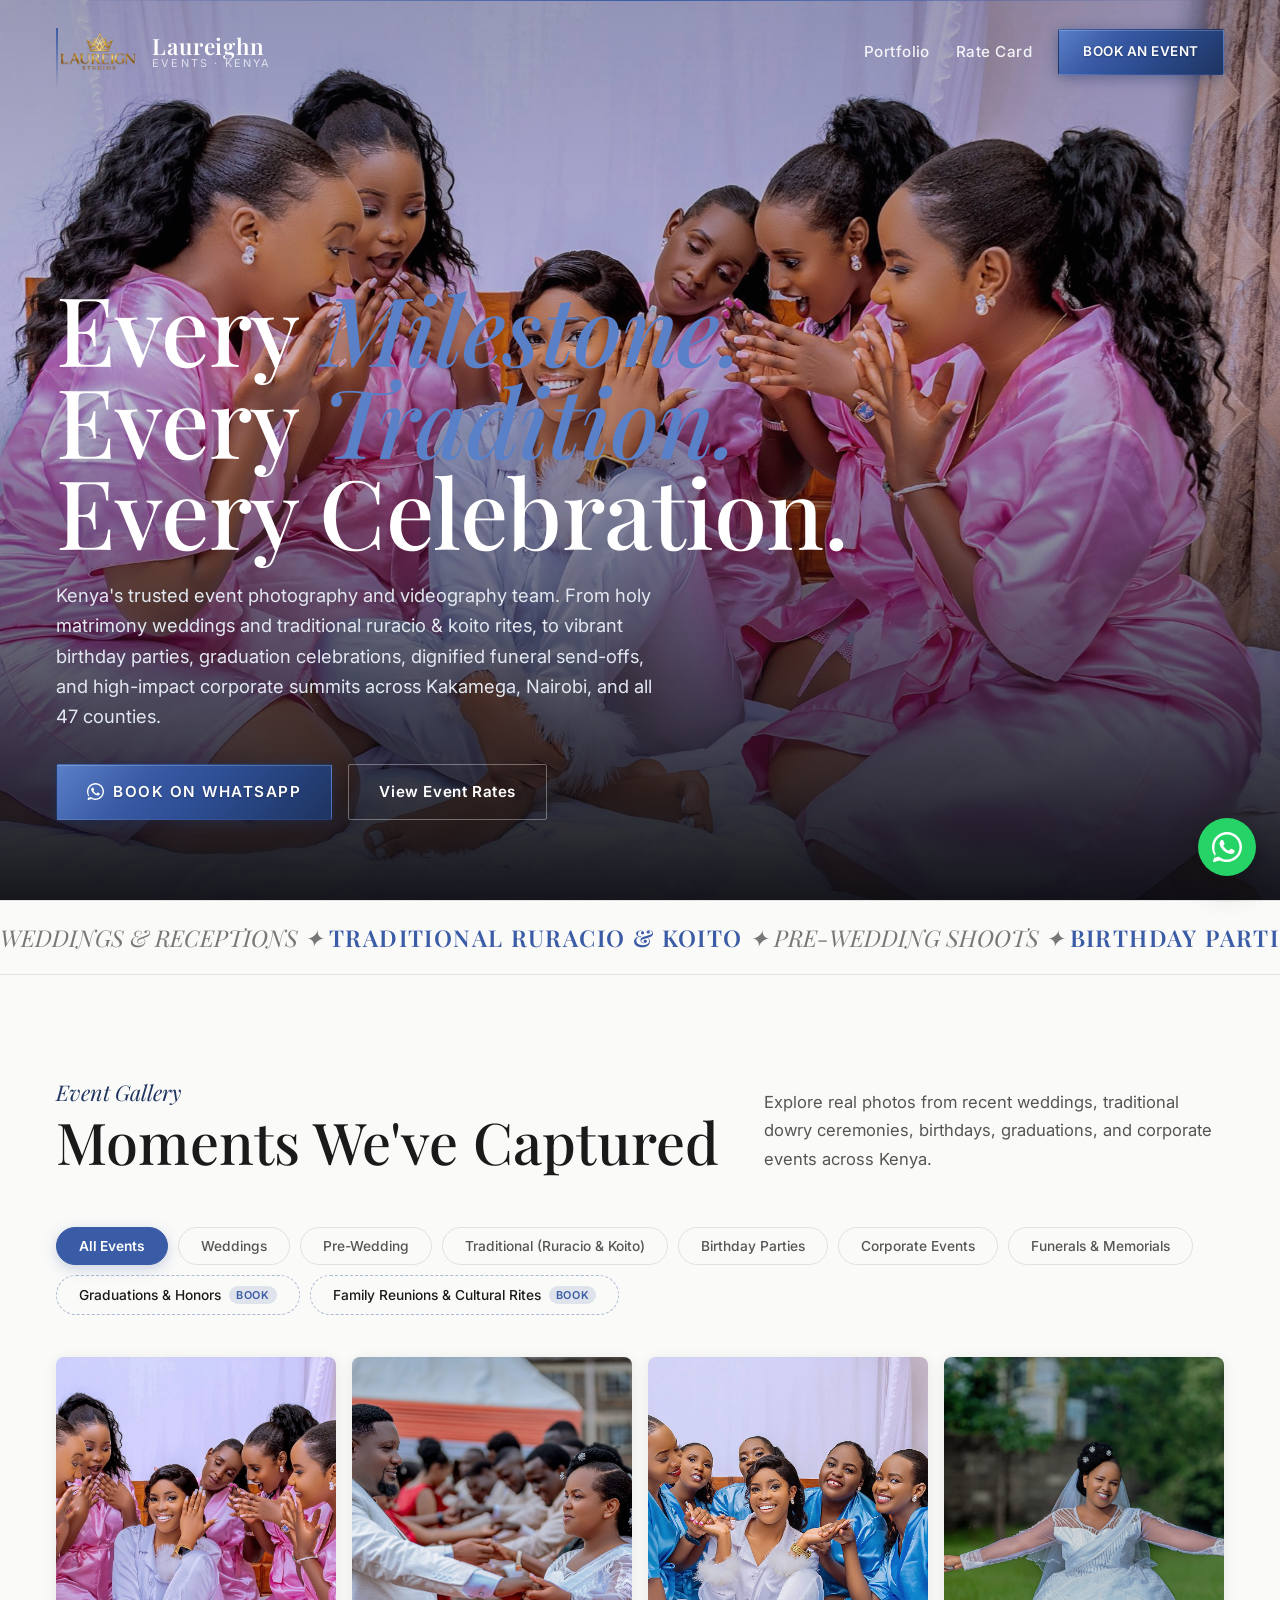
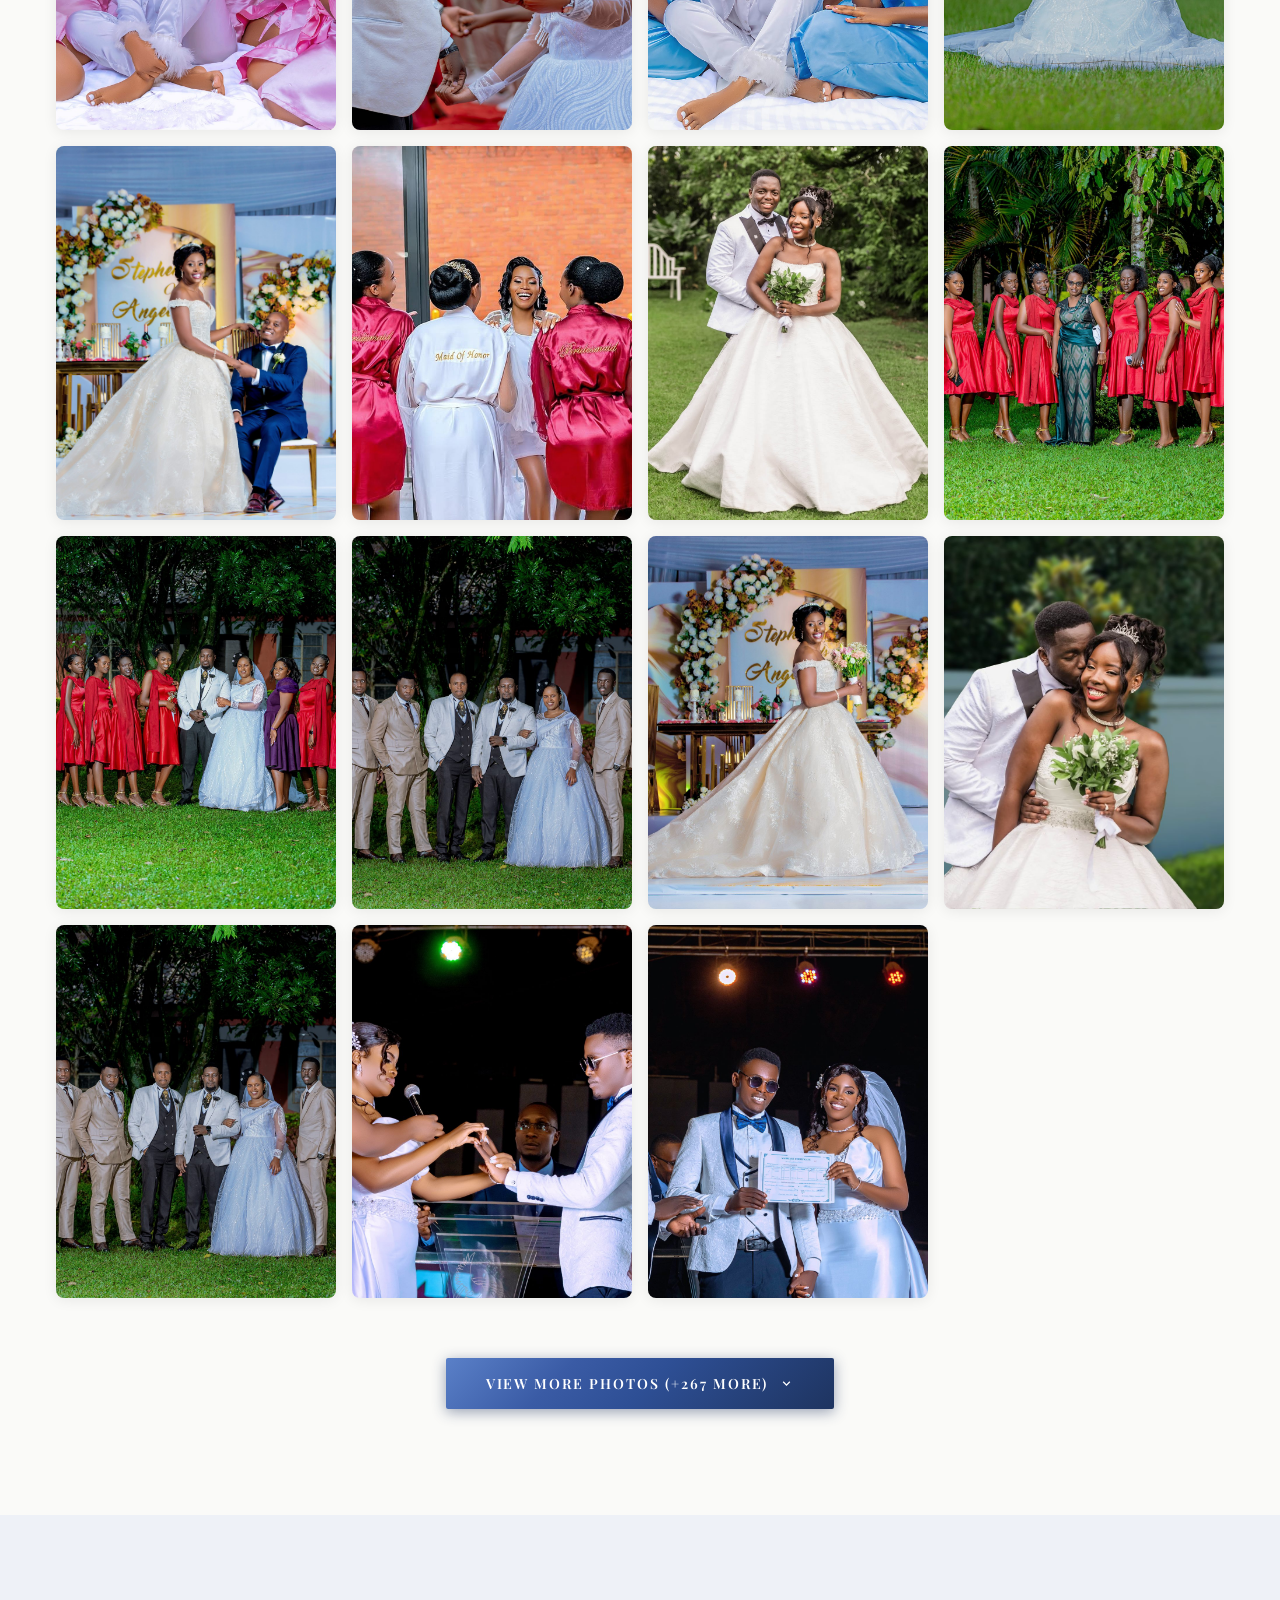
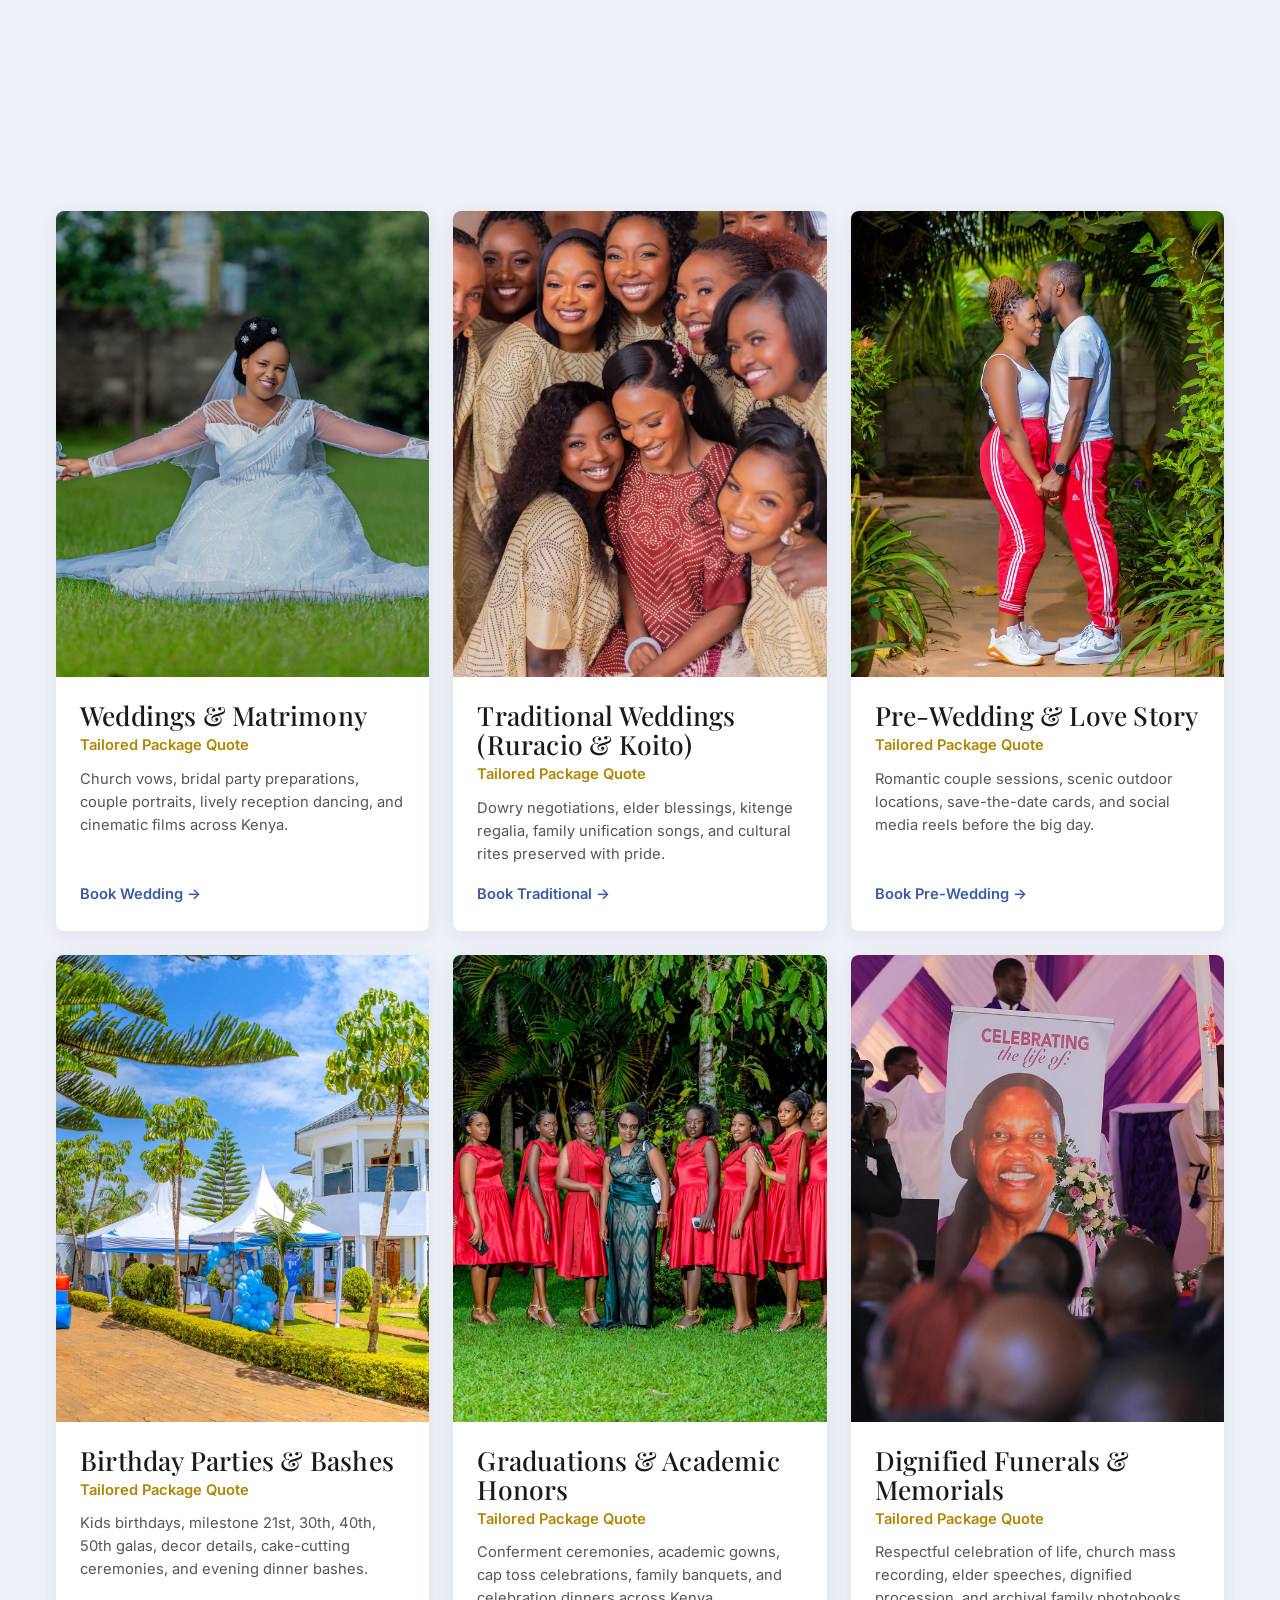
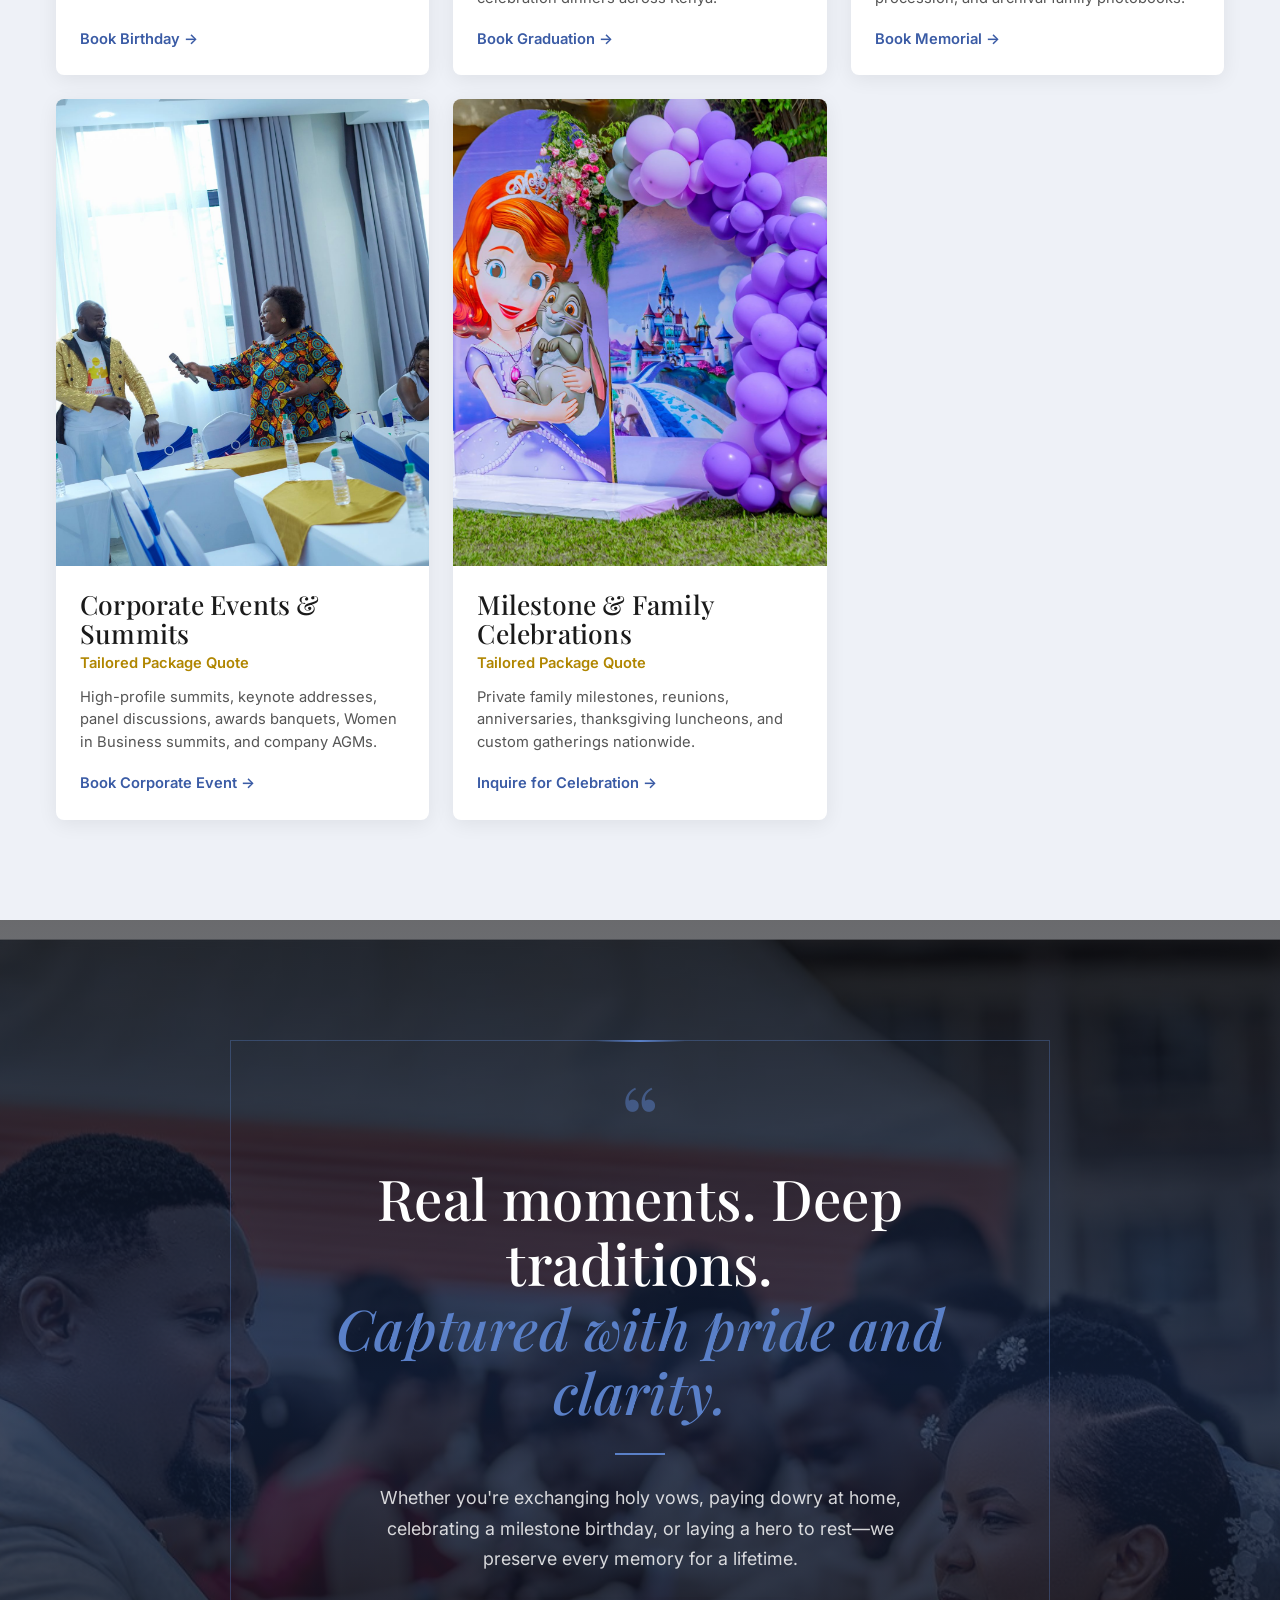
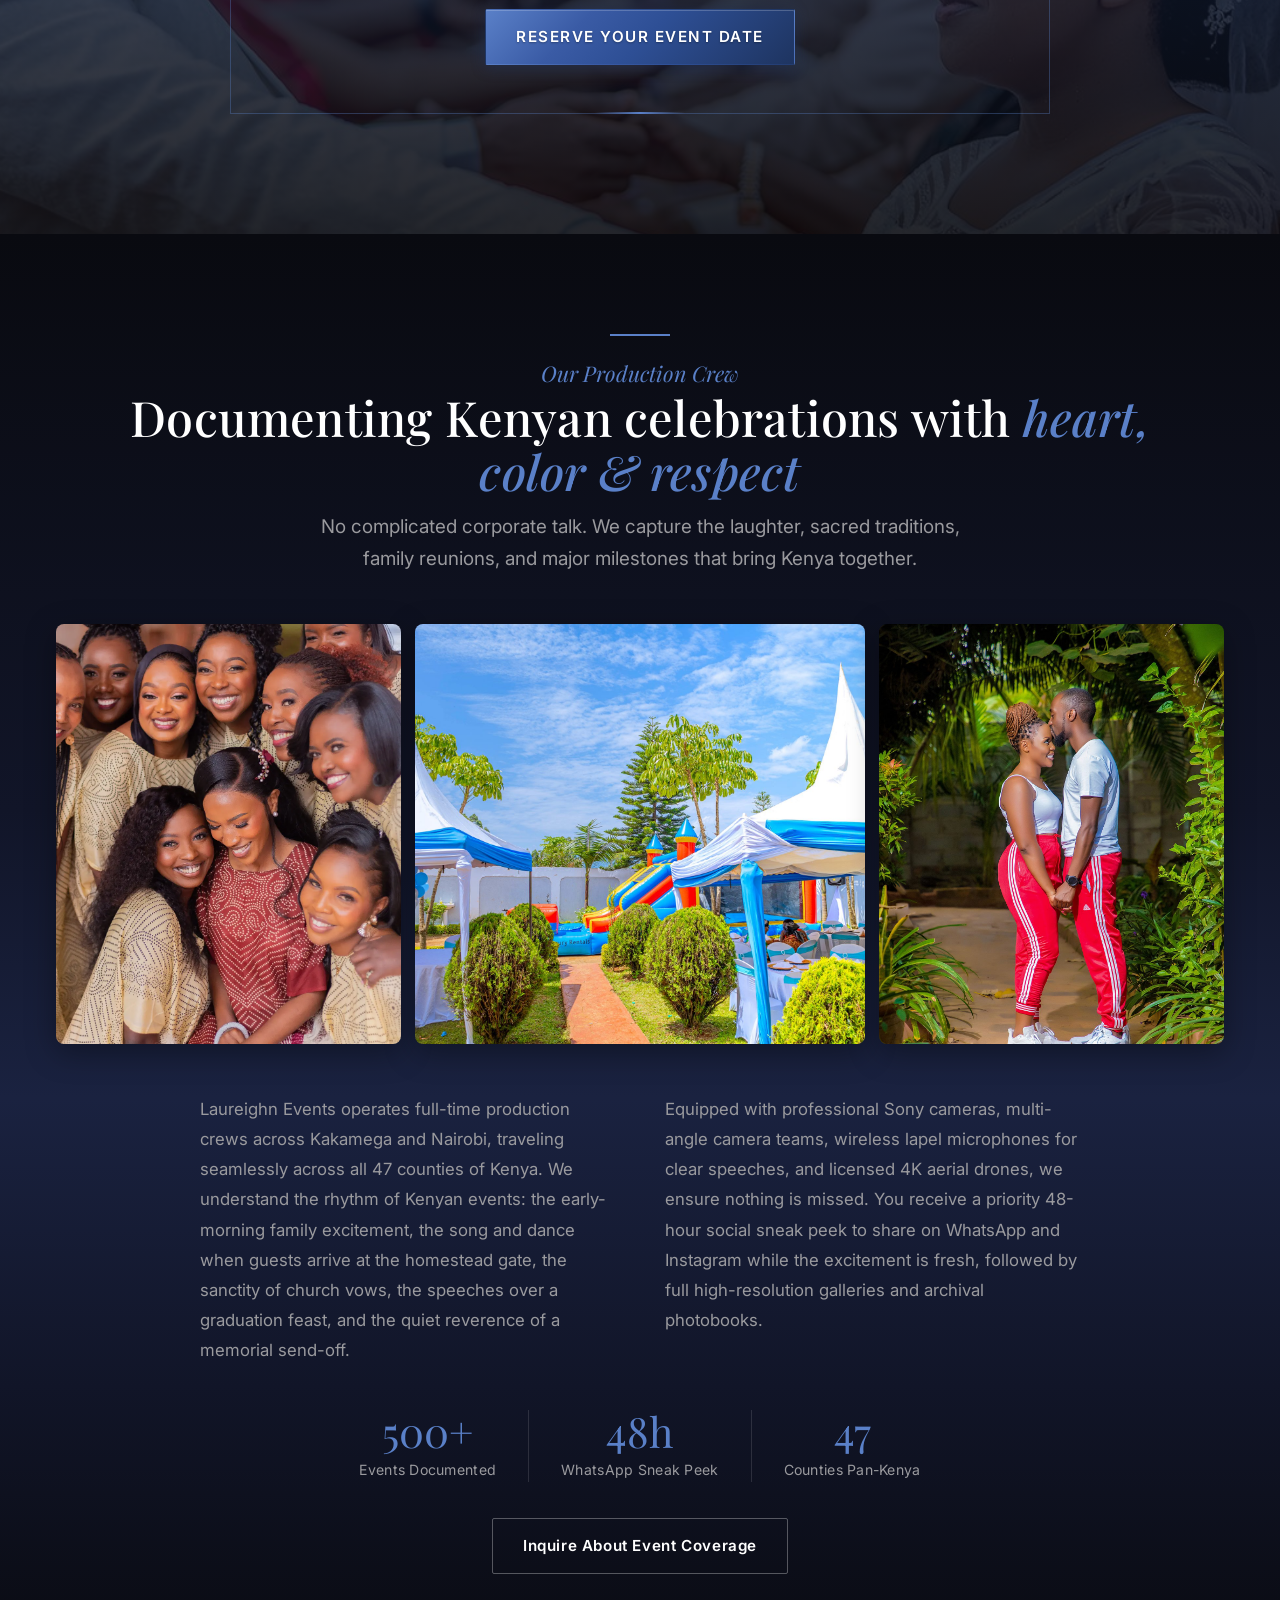
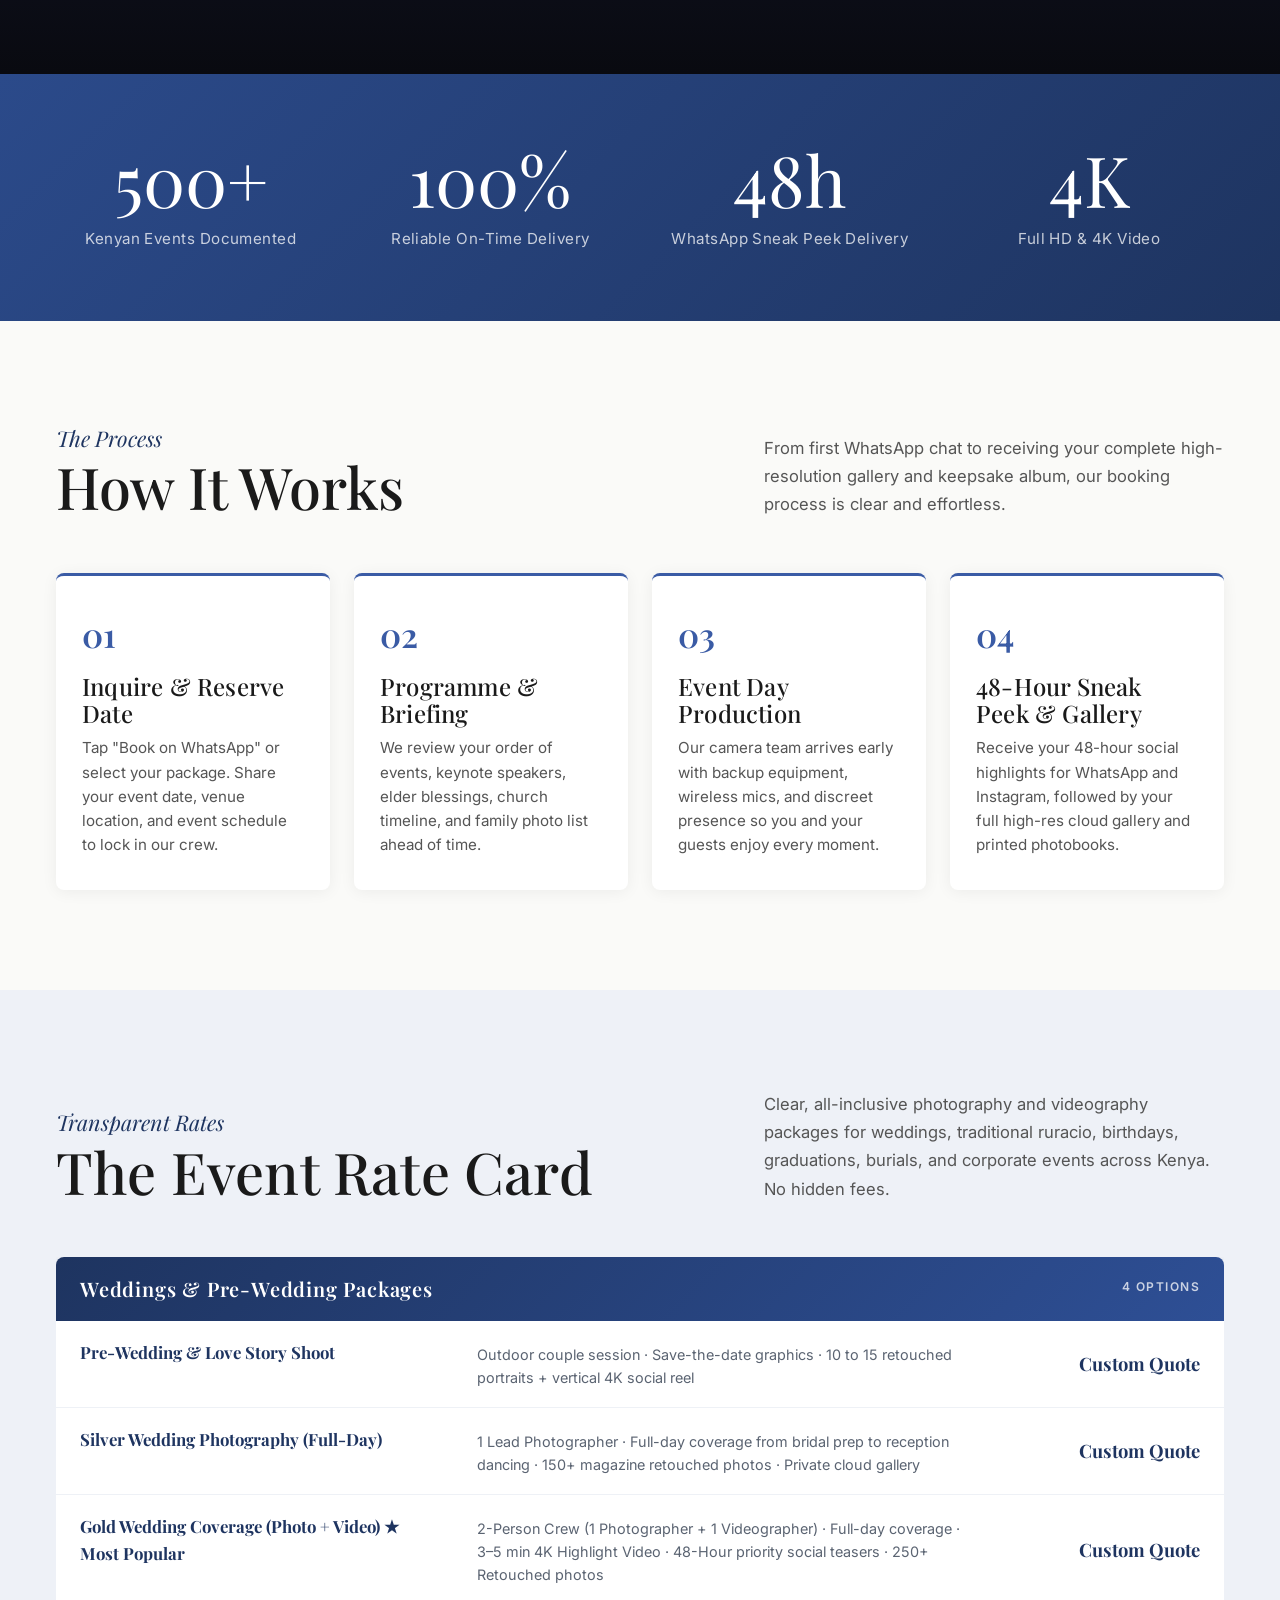
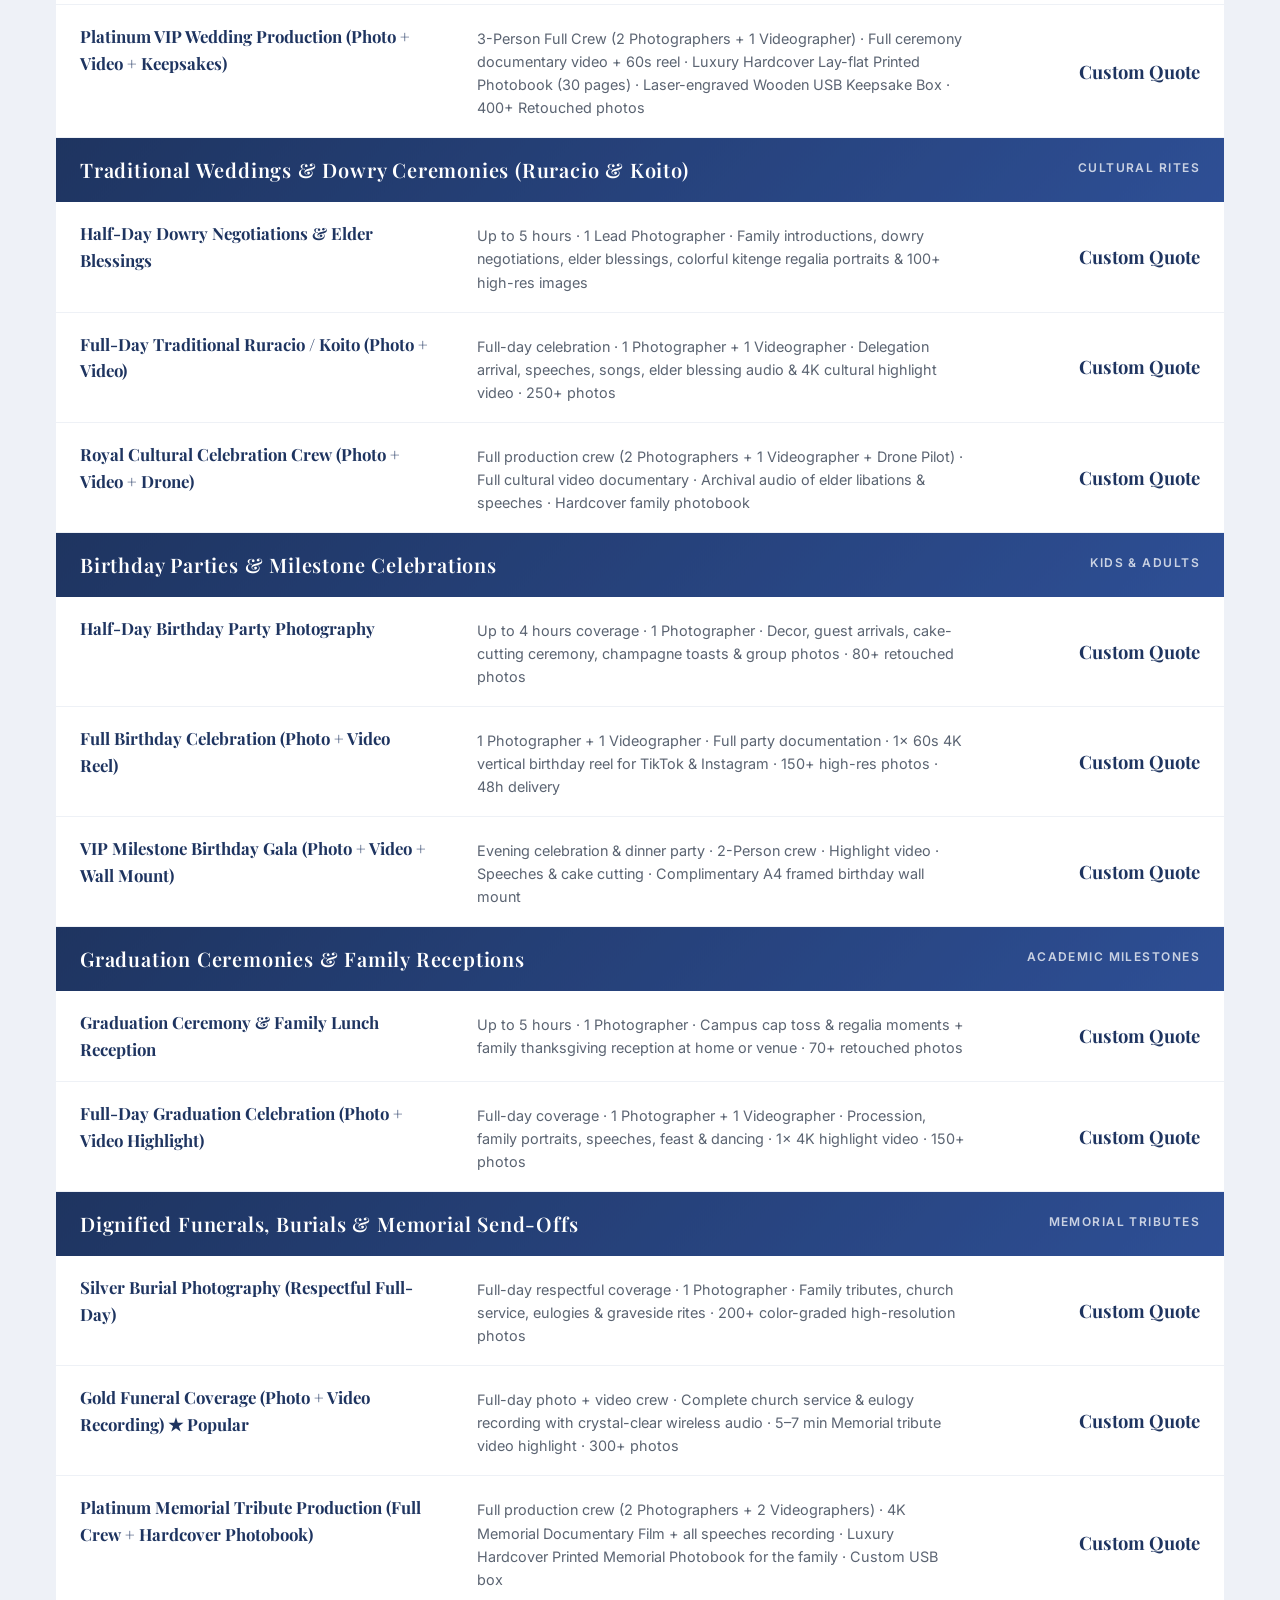
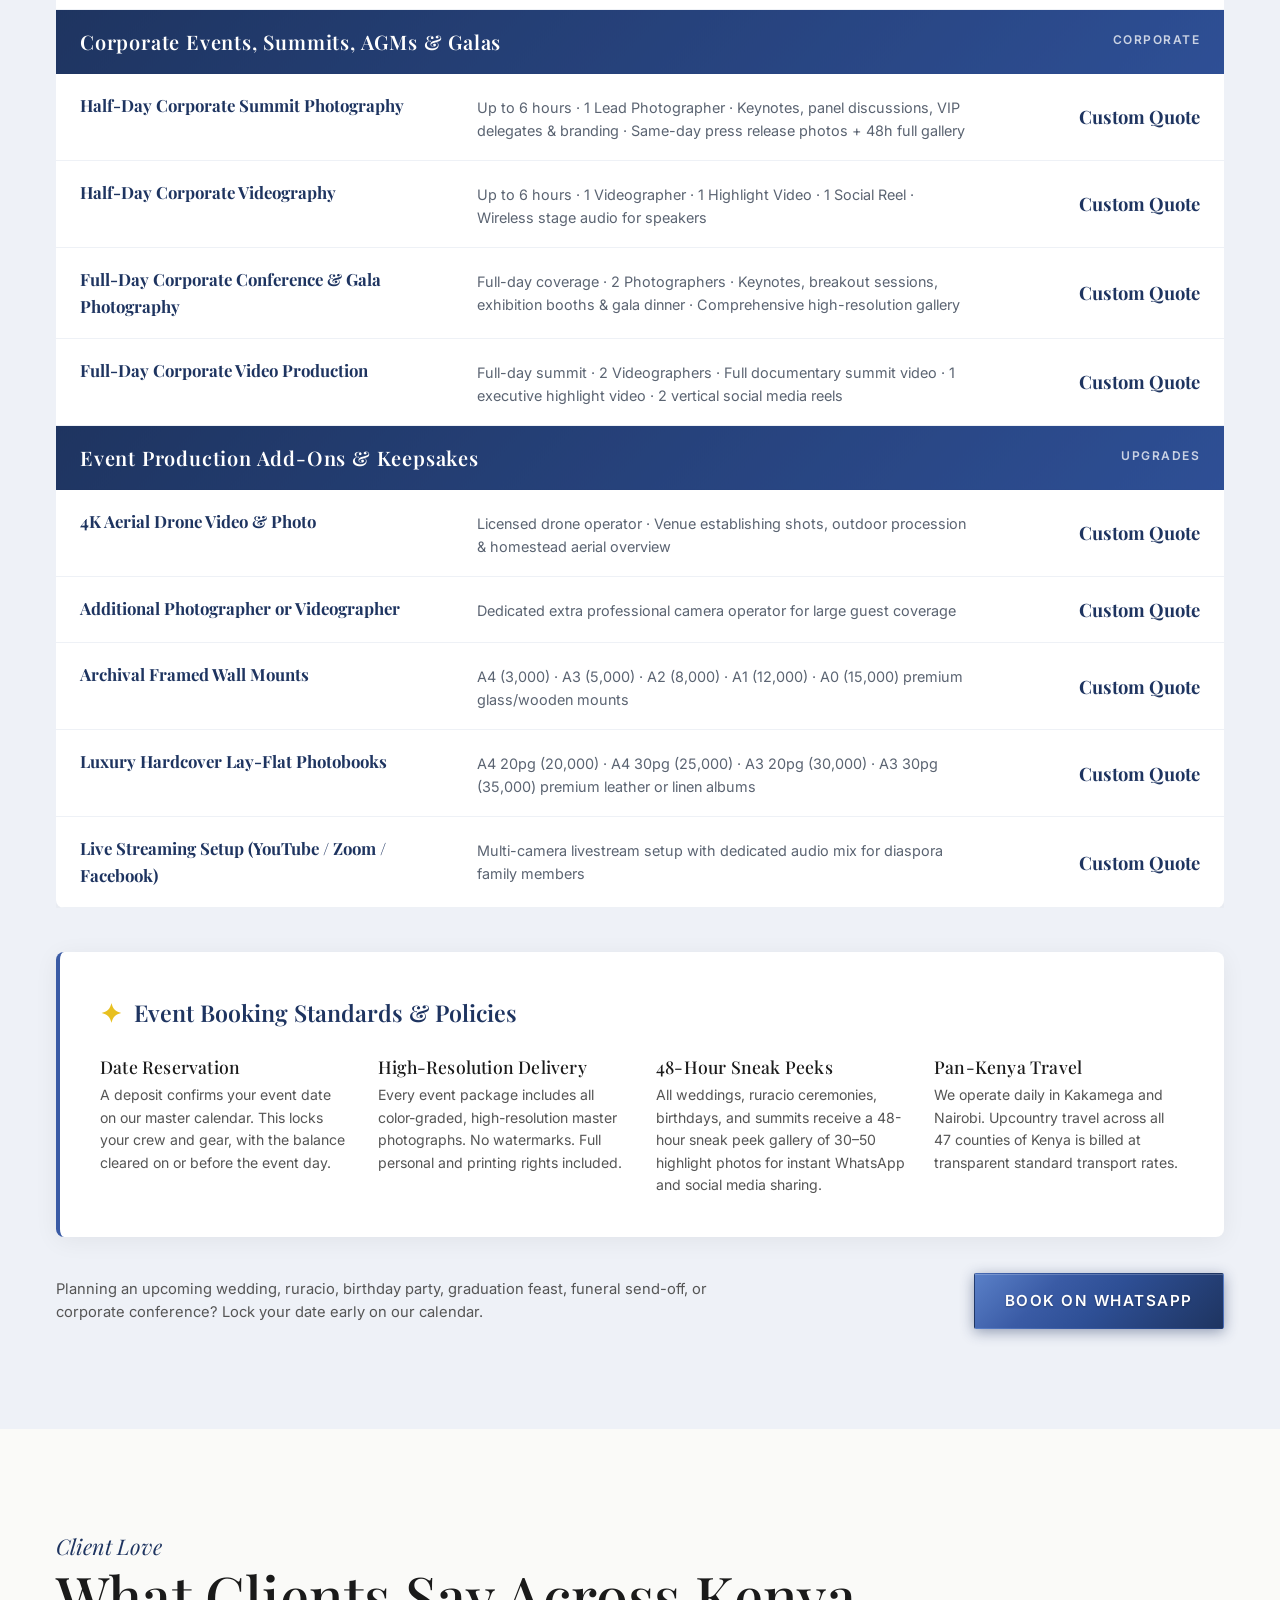
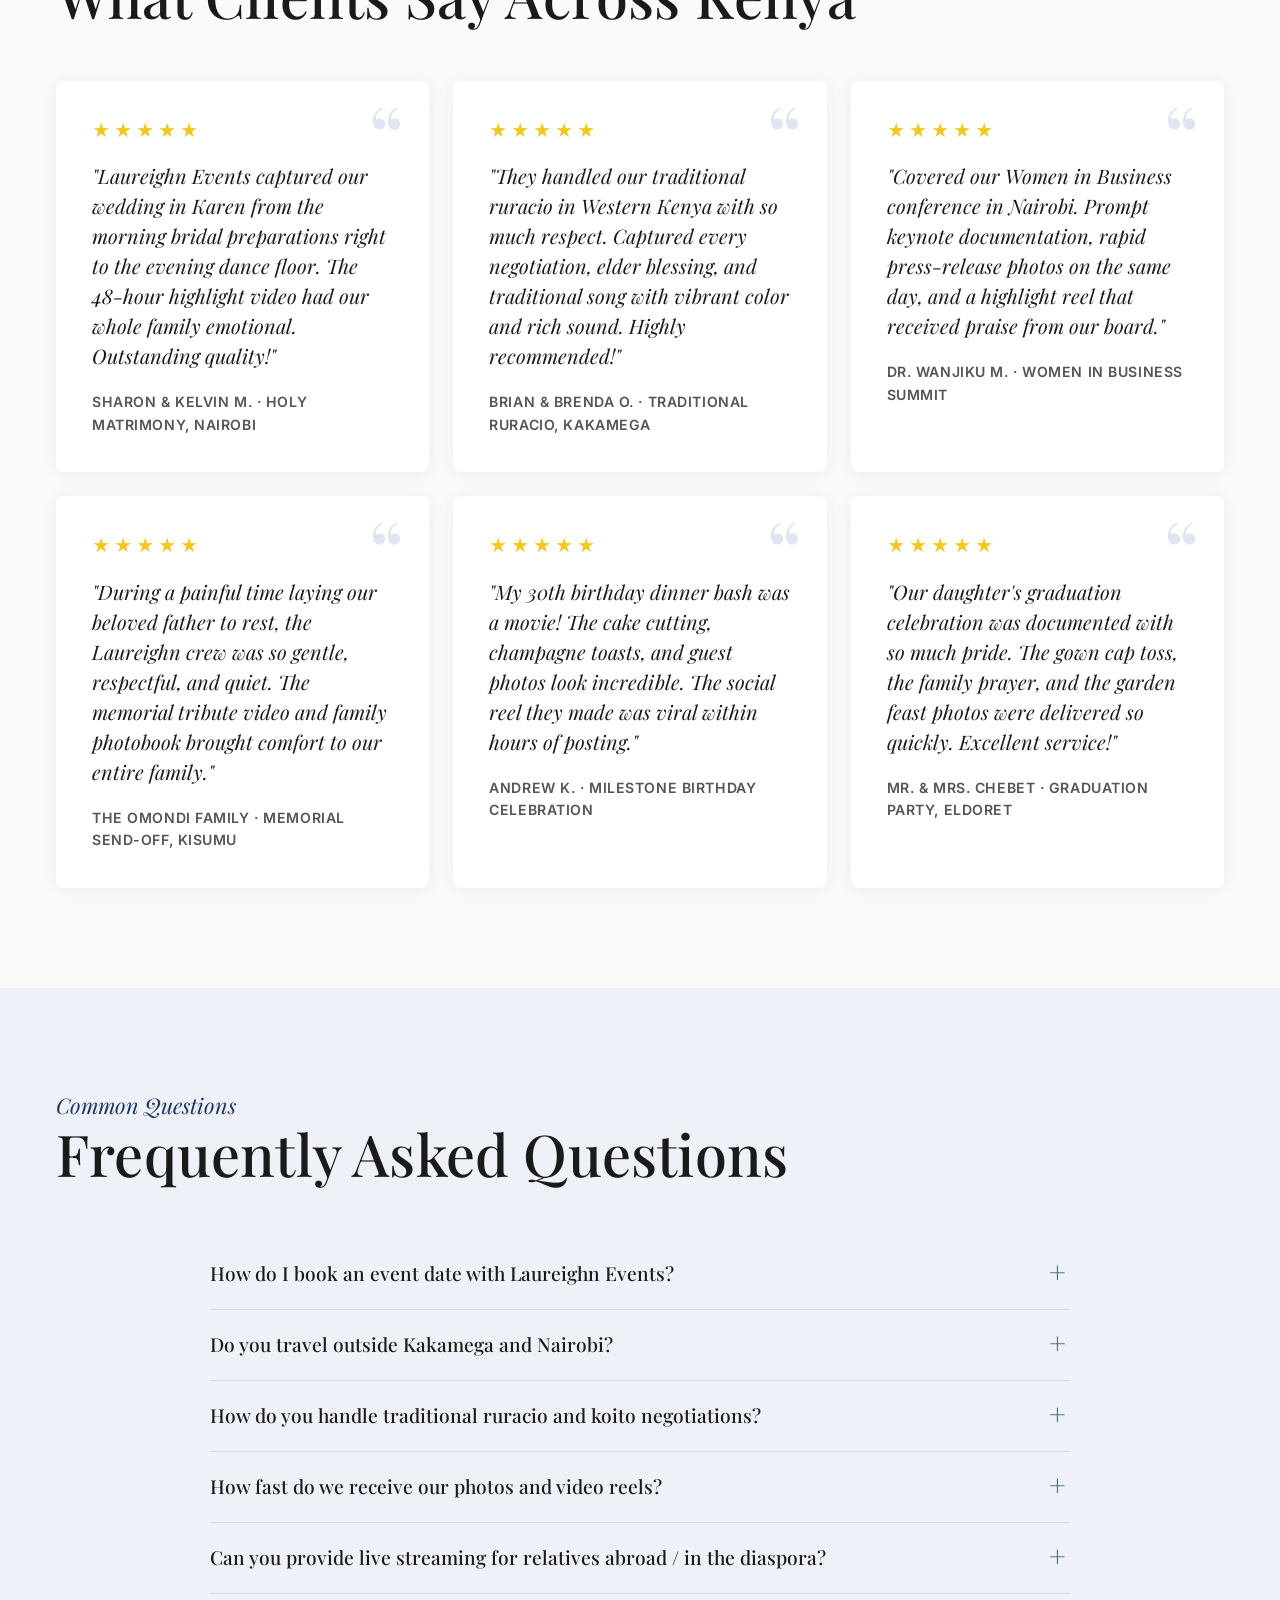
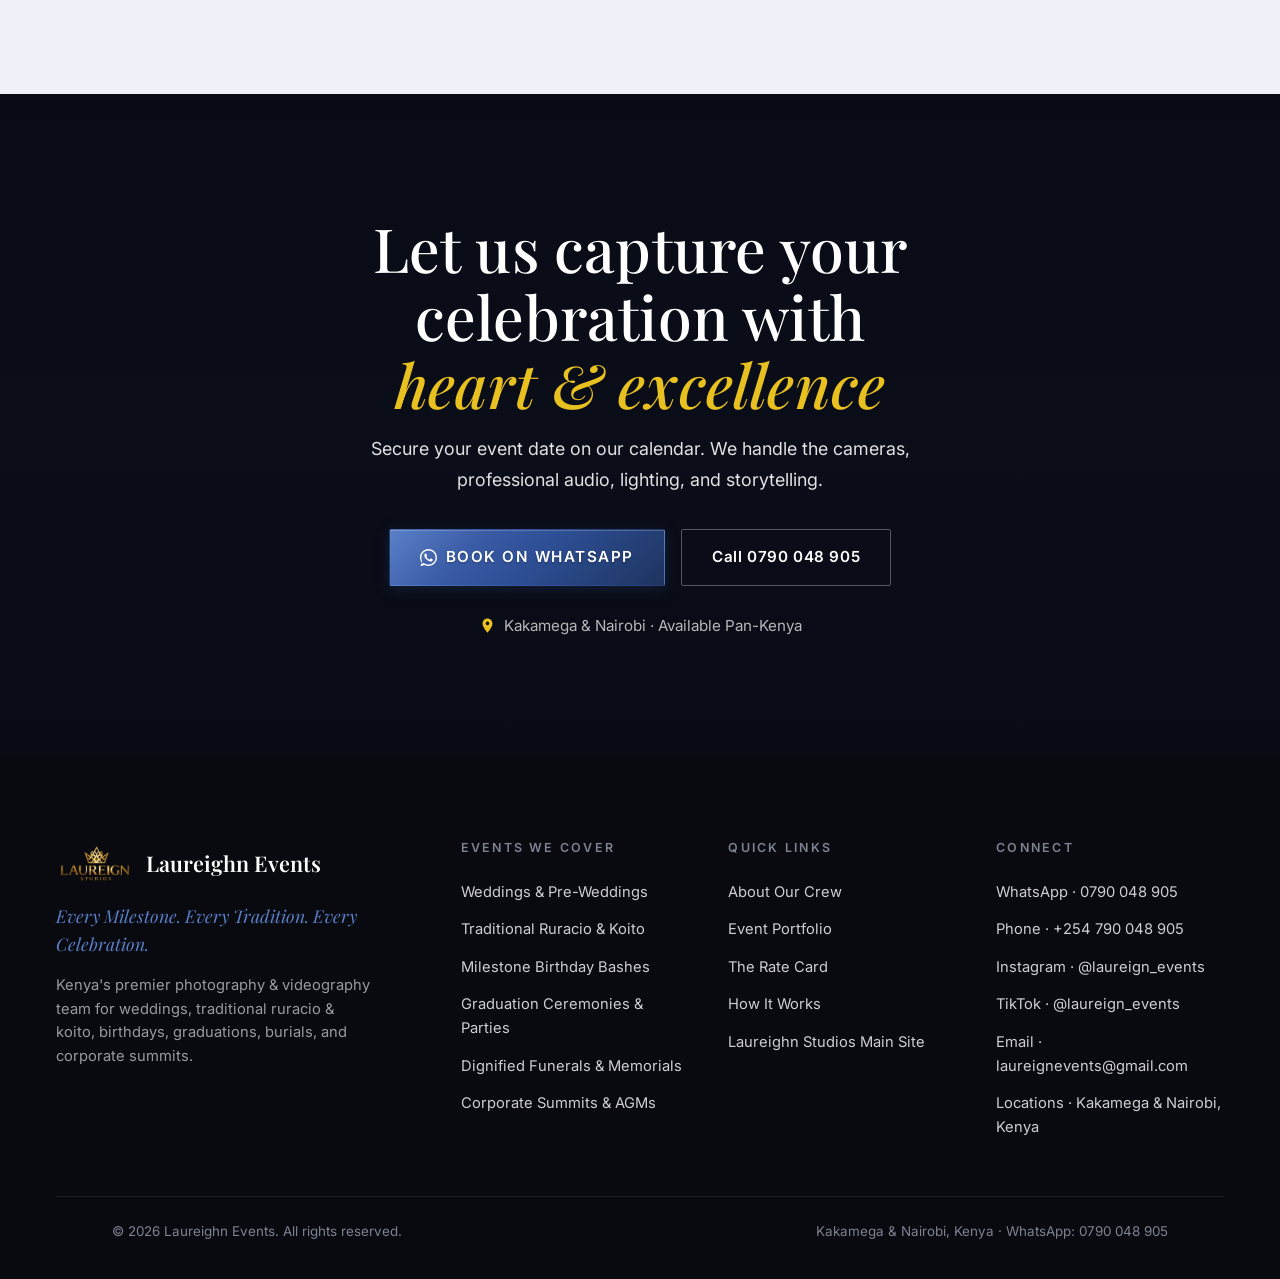
==== commit d39bcf61: "fix(assets): resolve case-sensitivity for COVER (2).jpeg" ====
--- a/events/index.html
+++ b/events/index.html
@@ -23,7 +23,7 @@
 
   <!-- Preload Landing Page Hero Wedding Cover Images for Zero Black Space -->
   <link rel="preload" as="image" href="WEBSITE CONTENT/weddings/cover.jpeg" fetchpriority="high">
-  <link rel="preload" as="image" href="WEBSITE CONTENT/weddings/cover (2).jpeg">
+  <link rel="preload" as="image" href="WEBSITE CONTENT/weddings/COVER (2).jpeg">
   <link rel="preload" as="image" href="WEBSITE CONTENT/weddings/cover (3).jpeg">
   <link rel="preload" as="image" href="WEBSITE CONTENT/weddings/cover (4).jpeg">
 
@@ -70,7 +70,7 @@
         <img src="WEBSITE CONTENT/weddings/cover.jpeg" alt="Holy Matrimony Wedding Celebration in Kenya" fetchpriority="high" decoding="async">
       </div>
       <div class="hero-slide">
-        <img src="WEBSITE CONTENT/weddings/cover (2).jpeg" alt="Romantic Wedding Couple Photography Moments" decoding="async">
+        <img src="WEBSITE CONTENT/weddings/COVER (2).jpeg" alt="Romantic Wedding Couple Photography Moments" decoding="async">
       </div>
       <div class="hero-slide">
         <img src="WEBSITE CONTENT/weddings/cover (3).jpeg" alt="Luxury Wedding Matrimony &amp; Grand Celebration" decoding="async">
